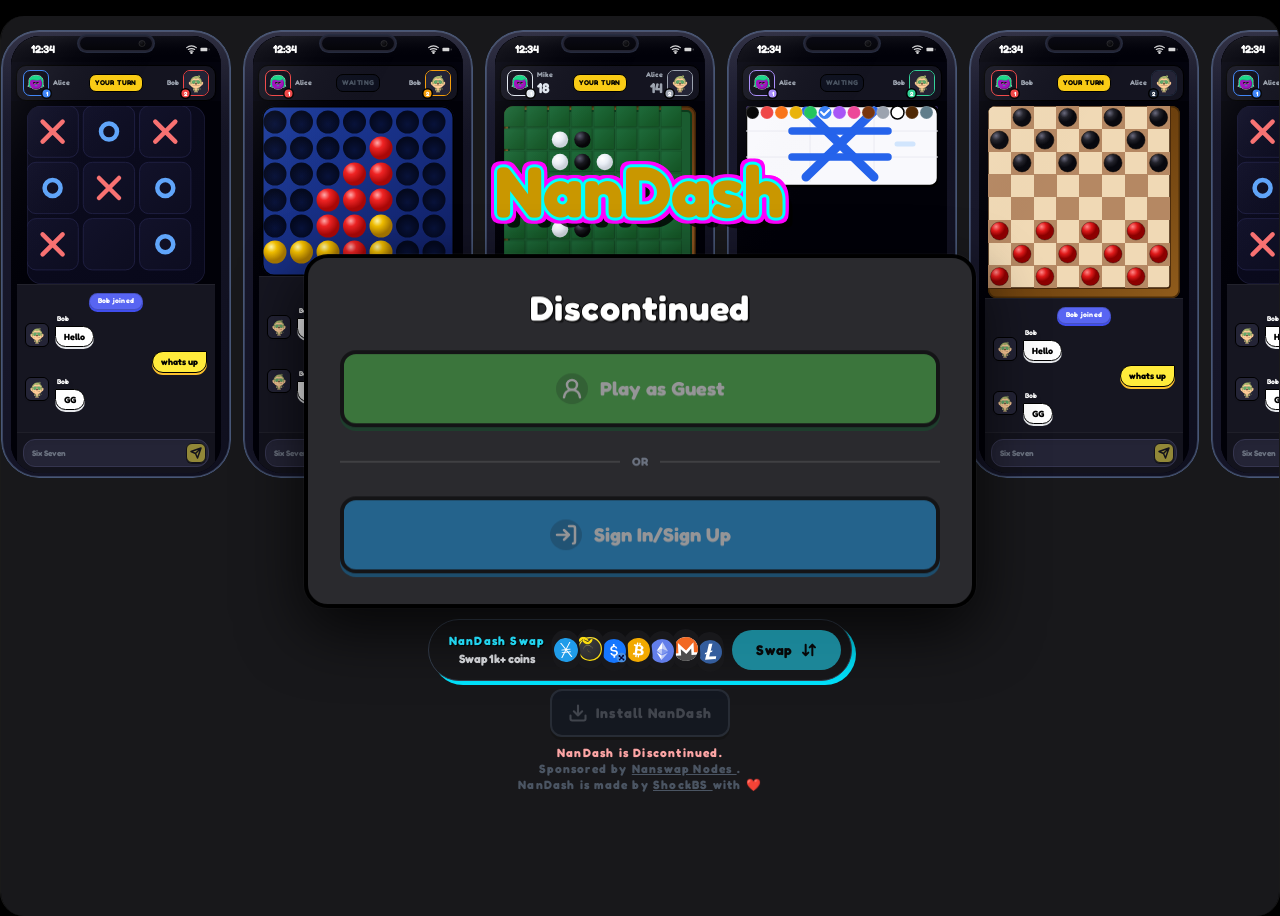
==== index.html @ 9c9c9d9e "a" ====
<!DOCTYPE html><html lang=en><head><meta charset=UTF-8><meta content="width=device-width,initial-scale=1,maximum-scale=1,user-scalable=no" name=viewport><meta content=#FBDD11 name=theme-color><meta content="only dark" name=color-scheme><meta content=notranslate name=google><title>DISCONTINUED - NanDash</title><meta content="DISCONTINUED. NanDash is Discontinued." name=description><link href=https://nandash.com rel=canonical><link href=/favicon-16x16.png rel=icon sizes=16x16 type=image/png><link href=/favicon-32x32.png rel=icon sizes=32x32 type=image/png><link href=/favicon.ico rel=icon sizes=any><link href=/apple-touch-icon.png rel=apple-touch-icon sizes=180x180><link href=/android-chrome-192x192.png rel=android-chrome-192x192><link href=/android-chrome-512x512.png rel=android-chrome-512x512><meta content=NanDash.com property=og:site_name><meta content=/android-chrome-512x512.png property=og:image><meta content=summary name=twitter:card><meta content=/android-chrome-512x512.png name=twitter:image><link href=https://fonts.googleapis.com rel=preconnect><link href=https://fonts.gstatic.com rel=preconnect crossorigin><link href="https://fonts.googleapis.com/css2?family=Fredoka:wght@300;400;500;600;700&family=JetBrains+Mono:wght@400;700&display=swap" rel=stylesheet><link href=/a.css rel=stylesheet></head><body class="I qd Jb Ka Z od"><div class="I Ea Va ia Ge He Jb Je Ke Le U d notranslate ud" translate=no><main class="I Ha Ka d Ea Ld Ub Vb Wb Z ac via-game-surface"><div class="I Ha Ka c f h i k"><div class="Va ia d zc"><div class="Rd Ga"><div class="I Ga Ra ja yc"><div class="Va qa T d fa gb ph-item" style=contain:strict><svg viewBox="0 0 230 448" height=448 width=230 style=overflow:visible class="c e a s"><defs><linearGradient id=bodyGrad x1=0% x2=100% y1=0% y2=100%><stop offset=0% stop-color=#1a1a2e /><stop offset=100% stop-color=#0f0f1e /></linearGradient><linearGradient id=innerRimGrad x1=0% x2=0% y1=0% y2=100%><stop offset=0% stop-color=rgba(200,200,220,0.15) /><stop offset=30% stop-color=transparent /></linearGradient></defs><rect height=446 rx=37 width=228 fill=url(#bodyGrad) x=1 y=1 ry=37 stroke=rgba(100,120,160,0.45) stroke-width=2 /><rect height=447 rx=37.5 width=229 fill=none x=.5 y=.5 ry=37.5 stroke=rgba(80,100,140,0.6) /><rect height=446 rx=37 width=228 fill=url(#innerRimGrad) x=1 y=1 ry=37 /></svg><div class="Va S c ea fb g j n" style="background:linear-gradient(135deg,#0a0a14 0,#12121f 100%);box-shadow:inset 0 0 20px rgba(0,0,0,.6)"><div class="I Ea Va ia Bb V"><div class="I Ha Va R Ab La ic qa wc"><span class="Hc Sc Zc od">12:34</span><div class="I Ha Sa td"><svg viewBox="0 0 24 24" height=11 width=11 fill=none stroke=#fff stroke-linecap=round stroke-width=2.5><path d="M1.5 8S6 4 12 4s10.5 4 10.5 4M5 12s3-2 7-2 7 2 7 2M8.5 16s1.5-1 3.5-1 3.5 1 3.5 1"/><circle cx=12 cy=19 r=1.5 fill=#fff /></svg> <svg viewBox="0 0 24 24" height=11 width=11 fill=#fff><rect height=8 rx=2 width=15 x=1 y=8 /><path d="M20 11v2" stroke=rgba(255,255,255,.4) stroke-linecap=round stroke-width=2 /></svg></div></div><div class="ub qb Eb bc eb qa v zd"><div class="I Ha"><div class="I Ha oa ka Ta Ca"><div class="d qa"><div class="I Ha Ka Cb Ic R Va ga hb qb" style=border-color:#3b82f6><img alt=av class="ia V Xb" loading=eager src=/n.svg></div><svg viewBox="0 0 11 11" height=11 width=11 style=position:absolute;bottom:-3px;right:-3px;display:block><circle cx=5.5 cy=5.5 r=5.5 /><circle cx=5.5 cy=5.5 r=4 fill=#3b82f6 /><text fill=#fff font-family=inherit font-size=6 font-weight=900 text-anchor=middle x=5.5 y=5.5 dominant-baseline=central>1</text></svg></div><div class="I Ea Va ka Fa"><span class="Va Lc Sc _a ab fd" style=max-width:44px>Alice</span></div></div><div class="jc qa"><div class="ub qb Lc Rc Uc _c ab hb kc sc" style=background:#facc15;color:#000>YOUR TURN</div></div><div class="I Ha oa ka Ta Da"><div class="d qa"><div class="I Ha Ka Cb Ic R Va ga hb qb" style=border-color:#ef4444><img alt=av class="ia V Xb" loading=eager src=/b.svg></div><svg viewBox="0 0 11 11" height=11 width=11 style=position:absolute;bottom:-3px;left:-3px;display:block><circle cx=5.5 cy=5.5 r=5.5 /><circle cx=5.5 cy=5.5 r=4 fill=#ef4444 /><text fill=#fff font-family=inherit font-size=6 font-weight=900 text-anchor=middle x=5.5 y=5.5 dominant-baseline=central>2</text></svg></div><div class="I Ea Va ka Ga"><span class="Va Lc Sc _a ab fd" style=max-width:44px>Bob</span></div></div></div></div><div class="I Ha Va Ea Ia W cc oa zb"><svg viewBox="0 0 178 178" height=178 width=178 style=width:178px;border-radius:14px;flex-shrink:0 fill=none><defs><linearGradient id=ttt-a x1=0 x2=1 y1=0 y2=1><stop offset=0 stop-color=#0c0c1e /><stop offset=1 stop-color=#08081a /></linearGradient><linearGradient id=ttt-b x1=0 x2=1 y1=0 y2=1><stop offset=0 stop-color=#12122a /><stop offset=1 stop-color=#0d0d20 /></linearGradient></defs><rect height=178 rx=14 width=178 fill=url(#ttt-a) stroke-width=1.5 stroke=#1a1a36 /><rect height=51.3 rx=9 width=51.3 fill=url(#ttt-b) stroke=#1e1e40 /><path d="m15.6 15.6 20 20m0-20-20 20" stroke=#f87171 stroke-linecap=round stroke-width=4.5 /><rect height=51.3 rx=9 width=51.3 fill=url(#ttt-b) x=56.3 stroke=#1e1e40 /><circle cx=82 cy=25.6 r=8 stroke=#60a5fa stroke-width=4.5 /><rect height=51.3 rx=9 width=51.3 fill=url(#ttt-b) x=112.6 stroke=#1e1e40 /><path d="m128.3 15.6 20 20m0-20-20 20" stroke=#f87171 stroke-linecap=round stroke-width=4.5 /><rect height=51.3 rx=9 width=51.3 fill=url(#ttt-b) y=56.3 stroke=#1e1e40 /><circle cx=25.6 cy=82 r=8 stroke=#60a5fa stroke-width=4.5 /><rect height=51.3 rx=9 width=51.3 fill=url(#ttt-b) x=56.3 y=56.3 stroke=#1e1e40 /><path d="m72 72 20 20m0-20L72 92" stroke=#f87171 stroke-linecap=round stroke-width=4.5 /><rect height=51.3 rx=9 width=51.3 fill=url(#ttt-b) x=112.6 y=56.3 stroke=#1e1e40 /><circle cx=138.3 cy=82 r=8 stroke=#60a5fa stroke-width=4.5 /><rect height=51.3 rx=9 width=51.3 fill=url(#ttt-b) y=112.6 stroke=#1e1e40 /><path d="m15.6 128.3 20 20m0-20-20 20" stroke=#f87171 stroke-linecap=round stroke-width=4.5 /><rect height=51.3 rx=9 width=51.3 fill=url(#ttt-b) x=56.3 y=112.6 stroke=#1e1e40 /><rect height=51.3 rx=9 width=51.3 fill=url(#ttt-b) x=112.6 y=112.6 stroke=#1e1e40 /><circle cx=138.3 cy=138.3 r=8 stroke=#60a5fa stroke-width=4.5 /></svg><section class="I Ea Va ia Bc Fb Y be oa rb yb"><div class="I Ea oa W Ma Qd Xa Ya _b ne sm:ga_b"><div class="I ra Ka"><span class="Lc Rc Ac Hb cd ec ib lc nb od vb wd">Bob joined</span></div><div class="I ra ia Ia Na"><div class="I Ea Ja"><div class="Va Cb Gd O _d ca fe jb nb ra ub"><img alt="" class="ia V Xb" loading=lazy src=/b.svg></div></div><div class="I Ea ka Fa la"><span class="Rc od cd Id Kc x z ze">Bob</span><div class="d kb nb Be Mc Sc Yc bb dc gd mc pe ub Sb lb xd">Hello</div></div></div><div class="I ra ia Ja"><div class="d kb nb Be Mc Sc Yc bb dc gd mc pe ub Ib la mb yd">whats up</div></div><div class="I ra ia Ia Na"><div class="Va Cb Gd O _d ca fe jb nb ra ub"><img alt="" class="ia V Xb" loading=lazy src=/b.svg></div><div class="I Ea ka Fa la"><span class="Rc od cd Id Kc x z ze">Bob</span><div class="d kb nb Be Mc Sc Yc bb dc gd mc pe ub Sb lb xd">GG</div></div></div></div><div class="Zb Db me ra rb yb"><div class="I Ha nb Fd Gb P Yb ae d kb tb te uc"><span class="Lc Sc Ae Za ka ld oa">Six Seven</span> <span class="I Ha Ka ra A Ib N Zd ba ee gd jb nb rd ub vd"><svg viewBox="0 0 24 24" fill=none stroke=currentColor stroke-linecap=round stroke-width=3 class="L Xd _ ce" stroke-linejoin=round aria-hidden=true><path d="m22 2-7 20-4-9-9-4Zm0 0L11 13"/></svg></span></div></div></section></div></div></div><svg viewBox="0 0 230 448" height=448 width=230 class="c e a p"><defs><linearGradient id=glareGrad x1=0% x2=85% y1=0% y2=100%><stop offset=0% stop-color=rgba(255,255,255,0.08) /><stop offset=18% stop-color=rgba(255,255,255,0.02) /><stop offset=38% stop-color=transparent /></linearGradient><linearGradient id=screenInsetGrad x1=0% x2=0% y1=0% y2=100%><stop offset=0% stop-color=rgba(255,255,255,0.06) /><stop offset=5% stop-color=transparent /></linearGradient><linearGradient id=notchGrad x1=0% x2=0% y1=0% y2=100%><stop offset=0% stop-color=#0a0a14 /><stop offset=100% stop-color=#050509 /></linearGradient><radialGradient cx=38% cy=34% id=camGrad r=60%><stop offset=0% stop-color=#1a1a20 /><stop offset=100% stop-color=#050507 /></radialGradient><clipPath id=screenClip><rect height=437 rx=29 width=210 x=10 y=6 /></clipPath></defs><rect height=437 rx=29 width=210 fill=url(#glareGrad) x=10 y=6 clip-path=url(#screenClip) /><rect height=437 rx=29 width=210 fill=url(#screenInsetGrad) x=10 y=6 clip-path=url(#screenClip) /><rect height=19 rx=9.5 width=78 fill=rgba(40,45,65,0.95) x=76 y=4 /><rect height=16 rx=8 width=75 fill=#222230 x=77.5 y=5.5 /><rect height=13 rx=6.5 width=72 fill=url(#notchGrad) x=79 y=7 /><circle cx=141 cy=13.5 r=3 fill=url(#camGrad) /><circle cx=141 cy=13.5 r=3 fill=none stroke=rgba(255,255,255,0.12) /></svg></div><div class="Va qa T d fa gb ph-item" style=contain:strict><svg viewBox="0 0 230 448" height=448 width=230 style=overflow:visible class="c e a s"><defs><linearGradient id=bodyGrad x1=0% x2=100% y1=0% y2=100%><stop offset=0% stop-color=#1a1a2e /><stop offset=100% stop-color=#0f0f1e /></linearGradient><linearGradient id=innerRimGrad x1=0% x2=0% y1=0% y2=100%><stop offset=0% stop-color=rgba(200,200,220,0.15) /><stop offset=30% stop-color=transparent /></linearGradient></defs><rect height=446 rx=37 width=228 fill=url(#bodyGrad) x=1 y=1 ry=37 stroke=rgba(100,120,160,0.45) stroke-width=2 /><rect height=447 rx=37.5 width=229 fill=none x=.5 y=.5 ry=37.5 stroke=rgba(80,100,140,0.6) /><rect height=446 rx=37 width=228 fill=url(#innerRimGrad) x=1 y=1 ry=37 /></svg><div class="Va S c ea fb g j n" style="background:linear-gradient(135deg,#0a0a14 0,#12121f 100%);box-shadow:inset 0 0 20px rgba(0,0,0,.6)"><div class="I Ea Va ia Bb V"><div class="I Ha Va R Ab La ic qa wc"><span class="Hc Sc Zc od">12:34</span><div class="I Ha Sa td"><svg viewBox="0 0 24 24" height=11 width=11 fill=none stroke=#fff stroke-linecap=round stroke-width=2.5><path d="M1.5 8S6 4 12 4s10.5 4 10.5 4M5 12s3-2 7-2 7 2 7 2M8.5 16s1.5-1 3.5-1 3.5 1 3.5 1"/><circle cx=12 cy=19 r=1.5 fill=#fff /></svg> <svg viewBox="0 0 24 24" height=11 width=11 fill=#fff><rect height=8 rx=2 width=15 x=1 y=8 /><path d="M20 11v2" stroke=rgba(255,255,255,.4) stroke-linecap=round stroke-width=2 /></svg></div></div><div class="ub qb Eb bc eb qa v zd"><div class="I Ha"><div class="I Ha oa ka Ta Ca"><div class="d qa"><div class="I Ha Ka Cb Ic R Va ga hb qb" style=border-color:#ef4444><img alt=av class="ia V Xb" loading=eager src=/n.svg></div><svg viewBox="0 0 11 11" height=11 width=11 style=position:absolute;bottom:-3px;right:-3px;display:block><circle cx=5.5 cy=5.5 r=5.5 /><circle cx=5.5 cy=5.5 r=4 fill=#ef4444 /><text fill=#fff font-family=inherit font-size=6 font-weight=900 text-anchor=middle x=5.5 y=5.5 dominant-baseline=central>1</text></svg></div><div class="I Ea Va ka Fa"><span class="Va Lc Sc _a ab fd" style=max-width:44px>Alice</span></div></div><div class="jc qa"><div class="ub qb Lc Rc Uc _c ab hb kc sc" style=background:#0f1220;color:#4b5563>Waiting</div></div><div class="I Ha oa ka Ta Da"><div class="d qa"><div class="I Ha Ka Cb Ic R Va ga hb qb" style=border-color:#f59e0b><img alt=av class="ia V Xb" loading=eager src=/b.svg></div><svg viewBox="0 0 11 11" height=11 width=11 style=position:absolute;bottom:-3px;left:-3px;display:block><circle cx=5.5 cy=5.5 r=5.5 /><circle cx=5.5 cy=5.5 r=4 fill=#f59e0b /><text fill=#fff font-family=inherit font-size=6 font-weight=900 text-anchor=middle x=5.5 y=5.5 dominant-baseline=central>2</text></svg></div><div class="I Ea Va ka Ga"><span class="Va Lc Sc _a ab fd" style=max-width:44px>Bob</span></div></div></div></div><div class="I Ha Va Ea Ia W cc oa zb"><svg viewBox="0 0 192 170" height=170 width=192 style=width:192px;border-radius:12px;flex-shrink:0 fill=none><defs><radialGradient cx=34% cy=28% id=c4-b r=60%><stop offset=0 stop-color=#faa /><stop offset=.4 stop-color=#f02424 /><stop offset=1 stop-color=#a80808 /></radialGradient><radialGradient cx=34% cy=28% id=c4-c r=60%><stop offset=0 stop-color=#fff9b0 /><stop offset=.4 stop-color=#f4c000 /><stop offset=1 stop-color=#a87800 /></radialGradient><radialGradient cx=50% cy=60% id=c4-d r=50%><stop offset=0 stop-color=#08123a /><stop offset=1 stop-color=#04091e /></radialGradient><linearGradient id=c4-a x1=0 x2=1 y1=0 y2=1><stop offset=0 stop-color=#1d3d9e /><stop offset=.5 stop-color=#172e82 /><stop offset=1 stop-color=#101e60 /></linearGradient></defs><rect height=170 rx=12 width=192 fill=url(#c4-a) stroke-width=3 stroke=#000 /><circle cx=92.5 cy=146 r=11.5 fill=url(#c4-b) /><circle cx=92.5 cy=120 r=11.5 fill=url(#c4-b) /><circle cx=92.5 cy=94 r=11.5 fill=url(#c4-b) /><circle cx=92.5 cy=68 r=11.5 fill=url(#c4-b) /><circle cx=119 cy=146 r=11.5 fill=url(#c4-c) /><circle cx=119 cy=120 r=11.5 fill=url(#c4-c) /><circle cx=119 cy=94 r=11.5 fill=url(#c4-b) /><circle cx=119 cy=68 r=11.5 fill=url(#c4-b) /><circle cx=119 cy=42 r=11.5 fill=url(#c4-b) /><circle cx=66 cy=146 r=11.5 fill=url(#c4-c) /><circle cx=66 cy=120 r=11.5 fill=url(#c4-b) /><circle cx=66 cy=94 r=11.5 fill=url(#c4-b) /><circle cx=39.5 cy=146 r=11.5 fill=url(#c4-c) /><circle cx=13 cy=146 r=11.5 fill=url(#c4-c) /><g fill=url(#c4-d)><circle cx=13 cy=120 r=11.5 /><circle cx=13 cy=94 r=11.5 /><circle cx=13 cy=68 r=11.5 /><circle cx=13 cy=42 r=11.5 /><circle cx=13 cy=16 r=11.5 /><circle cx=39.5 cy=120 r=11.5 /><circle cx=39.5 cy=94 r=11.5 /><circle cx=39.5 cy=68 r=11.5 /><circle cx=39.5 cy=42 r=11.5 /><circle cx=39.5 cy=16 r=11.5 /><circle cx=66 cy=68 r=11.5 /><circle cx=66 cy=42 r=11.5 /><circle cx=66 cy=16 r=11.5 /><circle cx=92.5 cy=42 r=11.5 /><circle cx=92.5 cy=16 r=11.5 /><circle cx=119 cy=16 r=11.5 /><circle cx=145.5 cy=146 r=11.5 /><circle cx=145.5 cy=120 r=11.5 /><circle cx=145.5 cy=94 r=11.5 /><circle cx=145.5 cy=68 r=11.5 /><circle cx=145.5 cy=42 r=11.5 /><circle cx=145.5 cy=16 r=11.5 /><circle cx=172 cy=146 r=11.5 /><circle cx=172 cy=120 r=11.5 /><circle cx=172 cy=94 r=11.5 /><circle cx=172 cy=68 r=11.5 /><circle cx=172 cy=42 r=11.5 /><circle cx=172 cy=16 r=11.5 /></g></svg><section class="I Ea Va ia Bc Fb Y be oa rb yb"><div class="I Ea oa W Ma Qd Xa Ya _b ne sm:ga_b"><div class="I ra Ka"><span class="Lc Rc Ac Hb cd ec ib lc nb od vb wd">Bob joined</span></div><div class="I ra ia Ia Na"><div class="I Ea Ja"><div class="Va Cb Gd O _d ca fe jb nb ra ub"><img alt="" class="ia V Xb" loading=lazy src=/b.svg></div></div><div class="I Ea ka Fa la"><span class="Rc od cd Id Kc x z ze">Bob</span><div class="d kb nb Be Mc Sc Yc bb dc gd mc pe ub Sb lb xd">Hello</div></div></div><div class="I ra ia Ja"><div class="d kb nb Be Mc Sc Yc bb dc gd mc pe ub Ib la mb yd">whats up</div></div><div class="I ra ia Ia Na"><div class="Va Cb Gd O _d ca fe jb nb ra ub"><img alt="" class="ia V Xb" loading=lazy src=/b.svg></div><div class="I Ea ka Fa la"><span class="Rc od cd Id Kc x z ze">Bob</span><div class="d kb nb Be Mc Sc Yc bb dc gd mc pe ub Sb lb xd">GG</div></div></div></div><div class="Zb Db me ra rb yb"><div class="I Ha nb Fd Gb P Yb ae d kb tb te uc"><span class="Lc Sc Ae Za ka ld oa">Six Seven</span> <span class="I Ha Ka ra A Ib N Zd ba ee gd jb nb rd ub vd"><svg viewBox="0 0 24 24" fill=none stroke=currentColor stroke-linecap=round stroke-width=3 class="L Xd _ ce" stroke-linejoin=round aria-hidden=true><path d="m22 2-7 20-4-9-9-4Zm0 0L11 13"/></svg></span></div></div></section></div></div></div><svg viewBox="0 0 230 448" height=448 width=230 class="c e a p"><defs><linearGradient id=glareGrad x1=0% x2=85% y1=0% y2=100%><stop offset=0% stop-color=rgba(255,255,255,0.08) /><stop offset=18% stop-color=rgba(255,255,255,0.02) /><stop offset=38% stop-color=transparent /></linearGradient><linearGradient id=screenInsetGrad x1=0% x2=0% y1=0% y2=100%><stop offset=0% stop-color=rgba(255,255,255,0.06) /><stop offset=5% stop-color=transparent /></linearGradient><linearGradient id=notchGrad x1=0% x2=0% y1=0% y2=100%><stop offset=0% stop-color=#0a0a14 /><stop offset=100% stop-color=#050509 /></linearGradient><radialGradient cx=38% cy=34% id=camGrad r=60%><stop offset=0% stop-color=#1a1a20 /><stop offset=100% stop-color=#050507 /></radialGradient><clipPath id=screenClip><rect height=437 rx=29 width=210 x=10 y=6 /></clipPath></defs><rect height=437 rx=29 width=210 fill=url(#glareGrad) x=10 y=6 clip-path=url(#screenClip) /><rect height=437 rx=29 width=210 fill=url(#screenInsetGrad) x=10 y=6 clip-path=url(#screenClip) /><rect height=19 rx=9.5 width=78 fill=rgba(40,45,65,0.95) x=76 y=4 /><rect height=16 rx=8 width=75 fill=#222230 x=77.5 y=5.5 /><rect height=13 rx=6.5 width=72 fill=url(#notchGrad) x=79 y=7 /><circle cx=141 cy=13.5 r=3 fill=url(#camGrad) /><circle cx=141 cy=13.5 r=3 fill=none stroke=rgba(255,255,255,0.12) /></svg></div><div class="Va qa T d fa gb ph-item" style=contain:strict><svg viewBox="0 0 230 448" height=448 width=230 style=overflow:visible class="c e a s"><defs><linearGradient id=bodyGrad x1=0% x2=100% y1=0% y2=100%><stop offset=0% stop-color=#1a1a2e /><stop offset=100% stop-color=#0f0f1e /></linearGradient><linearGradient id=innerRimGrad x1=0% x2=0% y1=0% y2=100%><stop offset=0% stop-color=rgba(200,200,220,0.15) /><stop offset=30% stop-color=transparent /></linearGradient></defs><rect height=446 rx=37 width=228 fill=url(#bodyGrad) x=1 y=1 ry=37 stroke=rgba(100,120,160,0.45) stroke-width=2 /><rect height=447 rx=37.5 width=229 fill=none x=.5 y=.5 ry=37.5 stroke=rgba(80,100,140,0.6) /><rect height=446 rx=37 width=228 fill=url(#innerRimGrad) x=1 y=1 ry=37 /></svg><div class="Va S c ea fb g j n" style="background:linear-gradient(135deg,#0a0a14 0,#12121f 100%);box-shadow:inset 0 0 20px rgba(0,0,0,.6)"><div class="I Ea Va ia Bb V"><div class="I Ha Va R Ab La ic qa wc"><span class="Hc Sc Zc od">12:34</span><div class="I Ha Sa td"><svg viewBox="0 0 24 24" height=11 width=11 fill=none stroke=#fff stroke-linecap=round stroke-width=2.5><path d="M1.5 8S6 4 12 4s10.5 4 10.5 4M5 12s3-2 7-2 7 2 7 2M8.5 16s1.5-1 3.5-1 3.5 1 3.5 1"/><circle cx=12 cy=19 r=1.5 fill=#fff /></svg> <svg viewBox="0 0 24 24" height=11 width=11 fill=#fff><rect height=8 rx=2 width=15 x=1 y=8 /><path d="M20 11v2" stroke=rgba(255,255,255,.4) stroke-linecap=round stroke-width=2 /></svg></div></div><div class="ub qb Eb bc eb qa v zd"><div class="I Ha"><div class="I Ha oa ka Ta Ca"><div class="d qa"><div class="I Ha Ka Cb Ic R Va ga hb qb" style=border-color:#e2e8f0><img alt=av class="ia V Xb" loading=eager src=/n.svg></div><svg viewBox="0 0 11 11" height=11 width=11 style=position:absolute;bottom:-3px;right:-3px;display:block><circle cx=5.5 cy=5.5 r=5.5 /><circle cx=5.5 cy=5.5 r=4 fill=#e2e8f0 /><text fill=#fff font-family=inherit font-size=6 font-weight=900 text-anchor=middle x=5.5 y=5.5 dominant-baseline=central>1</text></svg></div><div class="I Ea Va ka Fa"><span class="Va Lc Sc _a ab fd" style=max-width:44px>Mike </span><span class="Rc Jc Vc" style=color:#e2e8f0>18</span></div></div><div class="jc qa"><div class="ub qb Lc Rc Uc _c ab hb kc sc" style=background:#facc15;color:#000>YOUR TURN</div></div><div class="I Ha oa ka Ta Da"><div class="d qa"><div class="I Ha Ka Cb Ic R Va ga hb qb" style=border-color:#9ca3af><img alt=av class="ia V Xb" loading=eager src=/b.svg></div><svg viewBox="0 0 11 11" height=11 width=11 style=position:absolute;bottom:-3px;left:-3px;display:block><circle cx=5.5 cy=5.5 r=5.5 /><circle cx=5.5 cy=5.5 r=4 fill=#9ca3af /><text fill=#fff font-family=inherit font-size=6 font-weight=900 text-anchor=middle x=5.5 y=5.5 dominant-baseline=central>2</text></svg></div><div class="I Ea Va ka Ga"><span class="Va Lc Sc _a ab fd" style=max-width:44px>Alice </span><span class="Rc Jc Vc" style=color:#9ca3af>14</span></div></div></div></div><div class="I Ha Va Ea Ia W cc oa zb"><svg viewBox="0 0 192 192" height=192 width=192 style=width:192px;border-radius:9px;flex-shrink:0 fill=none><defs><radialGradient cx=34% cy=28% id=rev-d r=60%><stop offset=0% stop-color=#fff /><stop offset=58% stop-color=#eaeff6 /><stop offset=100% stop-color=#ccd2da /></radialGradient><radialGradient cx=34% cy=28% id=rev-e r=60%><stop offset=0% stop-color=#5a5a70 /><stop offset=56% stop-color=#18181e /><stop offset=100% stop-color=#060608 /></radialGradient><linearGradient id=rev-a x1=14% x2=85% y1=14% y2=85%><stop offset=0% stop-color=#8c5420 /><stop offset=50% stop-color=#5e3510 /><stop offset=100% stop-color=#8c5420 /></linearGradient><linearGradient id=rev-b x1=14% x2=85% y1=14% y2=85%><stop offset=0% stop-color=#1d6838 /><stop offset=100% stop-color=#155626 /></linearGradient></defs><rect height=192 rx=9 width=192 fill=url(#rev-a) stroke-width=3 stroke=#3e2206 /><rect height=182 rx=4 width=182 fill=#1a5c30 x=5 y=5 stroke=#0c3a1c stroke-width=2 /><pattern height=22.4 id=rev-c patternUnits=userSpaceOnUse width=22.4 x=0 y=0><rect height=20.9 rx=1 width=20.9 fill=url(#rev-b) stroke=rgba(0,0,0,0.2) /></pattern><path d="M0 0h178v178H0z" fill=url(#rev-c) /><circle cx=56 cy=33.6 r=8.2 fill=url(#rev-d) /><circle cx=78.4 cy=33.6 r=8.2 fill=url(#rev-e) /><circle cx=56 cy=56 r=8.2 fill=url(#rev-d) /><circle cx=78.4 cy=56 r=8.2 fill=url(#rev-e) /><circle cx=100.8 cy=56 r=8.2 fill=url(#rev-d) /><circle cx=78.4 cy=78.4 r=8.2 fill=url(#rev-d) /><circle cx=100.8 cy=78.4 r=8.2 fill=url(#rev-d) /><circle cx=123.2 cy=78.4 r=8.2 fill=url(#rev-e) /><circle cx=56 cy=100.8 r=8.2 fill=url(#rev-e) /><circle cx=78.4 cy=100.8 r=8.2 fill=url(#rev-e) /><circle cx=100.8 cy=100.8 r=8.2 fill=url(#rev-d) /><circle cx=123.2 cy=100.8 r=8.2 fill=url(#rev-d) /><circle cx=56 cy=123.2 r=8.2 fill=url(#rev-d) /><circle cx=78.4 cy=123.2 r=8.2 fill=url(#rev-e) /></svg><section class="I Ea Va ia Bc Fb Y be oa rb yb"><div class="I Ea oa W Ma Qd Xa Ya _b ne sm:ga_b"><div class="I ra Ka"><span class="Lc Rc Ac Hb cd ec ib lc nb od vb wd">Bob joined</span></div><div class="I ra ia Ia Na"><div class="I Ea Ja"><div class="Va Cb Gd O _d ca fe jb nb ra ub"><img alt="" class="ia V Xb" loading=lazy src=/b.svg></div></div><div class="I Ea ka Fa la"><span class="Rc od cd Id Kc x z ze">Bob</span><div class="d kb nb Be Mc Sc Yc bb dc gd mc pe ub Sb lb xd">Hello</div></div></div><div class="I ra ia Ja"><div class="d kb nb Be Mc Sc Yc bb dc gd mc pe ub Ib la mb yd">whats up</div></div><div class="I ra ia Ia Na"><div class="Va Cb Gd O _d ca fe jb nb ra ub"><img alt="" class="ia V Xb" loading=lazy src=/b.svg></div><div class="I Ea ka Fa la"><span class="Rc od cd Id Kc x z ze">Bob</span><div class="d kb nb Be Mc Sc Yc bb dc gd mc pe ub Sb lb xd">GG</div></div></div></div><div class="Zb Db me ra rb yb"><div class="I Ha nb Fd Gb P Yb ae d kb tb te uc"><span class="Lc Sc Ae Za ka ld oa">Six Seven</span> <span class="I Ha Ka ra A Ib N Zd ba ee gd jb nb rd ub vd"><svg viewBox="0 0 24 24" fill=none stroke=currentColor stroke-linecap=round stroke-width=3 class="L Xd _ ce" stroke-linejoin=round aria-hidden=true><path d="m22 2-7 20-4-9-9-4Zm0 0L11 13"/></svg></span></div></div></section></div></div></div><svg viewBox="0 0 230 448" height=448 width=230 class="c e a p"><defs><linearGradient id=glareGrad x1=0% x2=85% y1=0% y2=100%><stop offset=0% stop-color=rgba(255,255,255,0.08) /><stop offset=18% stop-color=rgba(255,255,255,0.02) /><stop offset=38% stop-color=transparent /></linearGradient><linearGradient id=screenInsetGrad x1=0% x2=0% y1=0% y2=100%><stop offset=0% stop-color=rgba(255,255,255,0.06) /><stop offset=5% stop-color=transparent /></linearGradient><linearGradient id=notchGrad x1=0% x2=0% y1=0% y2=100%><stop offset=0% stop-color=#0a0a14 /><stop offset=100% stop-color=#050509 /></linearGradient><radialGradient cx=38% cy=34% id=camGrad r=60%><stop offset=0% stop-color=#1a1a20 /><stop offset=100% stop-color=#050507 /></radialGradient><clipPath id=screenClip><rect height=437 rx=29 width=210 x=10 y=6 /></clipPath></defs><rect height=437 rx=29 width=210 fill=url(#glareGrad) x=10 y=6 clip-path=url(#screenClip) /><rect height=437 rx=29 width=210 fill=url(#screenInsetGrad) x=10 y=6 clip-path=url(#screenClip) /><rect height=19 rx=9.5 width=78 fill=rgba(40,45,65,0.95) x=76 y=4 /><rect height=16 rx=8 width=75 fill=#222230 x=77.5 y=5.5 /><rect height=13 rx=6.5 width=72 fill=url(#notchGrad) x=79 y=7 /><circle cx=141 cy=13.5 r=3 fill=url(#camGrad) /><circle cx=141 cy=13.5 r=3 fill=none stroke=rgba(255,255,255,0.12) /></svg></div><div class="Va qa T d fa gb ph-item" style=contain:strict><svg viewBox="0 0 230 448" height=448 width=230 style=overflow:visible class="c e a s"><defs><linearGradient id=bodyGrad x1=0% x2=100% y1=0% y2=100%><stop offset=0% stop-color=#1a1a2e /><stop offset=100% stop-color=#0f0f1e /></linearGradient><linearGradient id=innerRimGrad x1=0% x2=0% y1=0% y2=100%><stop offset=0% stop-color=rgba(200,200,220,0.15) /><stop offset=30% stop-color=transparent /></linearGradient></defs><rect height=446 rx=37 width=228 fill=url(#bodyGrad) x=1 y=1 ry=37 stroke=rgba(100,120,160,0.45) stroke-width=2 /><rect height=447 rx=37.5 width=229 fill=none x=.5 y=.5 ry=37.5 stroke=rgba(80,100,140,0.6) /><rect height=446 rx=37 width=228 fill=url(#innerRimGrad) x=1 y=1 ry=37 /></svg><div class="Va S c ea fb g j n" style="background:linear-gradient(135deg,#0a0a14 0,#12121f 100%);box-shadow:inset 0 0 20px rgba(0,0,0,.6)"><div class="I Ea Va ia Bb V"><div class="I Ha Va R Ab La ic qa wc"><span class="Hc Sc Zc od">12:34</span><div class="I Ha Sa td"><svg viewBox="0 0 24 24" height=11 width=11 fill=none stroke=#fff stroke-linecap=round stroke-width=2.5><path d="M1.5 8S6 4 12 4s10.5 4 10.5 4M5 12s3-2 7-2 7 2 7 2M8.5 16s1.5-1 3.5-1 3.5 1 3.5 1"/><circle cx=12 cy=19 r=1.5 fill=#fff /></svg> <svg viewBox="0 0 24 24" height=11 width=11 fill=#fff><rect height=8 rx=2 width=15 x=1 y=8 /><path d="M20 11v2" stroke=rgba(255,255,255,.4) stroke-linecap=round stroke-width=2 /></svg></div></div><div class="ub qb Eb bc eb qa v zd"><div class="I Ha"><div class="I Ha oa ka Ta Ca"><div class="d qa"><div class="I Ha Ka Cb Ic R Va ga hb qb" style=border-color:#a78bfa><img alt=av class="ia V Xb" loading=eager src=/n.svg></div><svg viewBox="0 0 11 11" height=11 width=11 style=position:absolute;bottom:-3px;right:-3px;display:block><circle cx=5.5 cy=5.5 r=5.5 /><circle cx=5.5 cy=5.5 r=4 fill=#a78bfa /><text fill=#fff font-family=inherit font-size=6 font-weight=900 text-anchor=middle x=5.5 y=5.5 dominant-baseline=central>1</text></svg></div><div class="I Ea Va ka Fa"><span class="Va Lc Sc _a ab fd" style=max-width:44px>Alice</span></div></div><div class="jc qa"><div class="ub qb Lc Rc Uc _c ab hb kc sc" style=background:#0f1220;color:#4b5563>Waiting</div></div><div class="I Ha oa ka Ta Da"><div class="d qa"><div class="I Ha Ka Cb Ic R Va ga hb qb" style=border-color:#34d399><img alt=av class="ia V Xb" loading=eager src=/b.svg></div><svg viewBox="0 0 11 11" height=11 width=11 style=position:absolute;bottom:-3px;left:-3px;display:block><circle cx=5.5 cy=5.5 r=5.5 /><circle cx=5.5 cy=5.5 r=4 fill=#34d399 /><text fill=#fff font-family=inherit font-size=6 font-weight=900 text-anchor=middle x=5.5 y=5.5 dominant-baseline=central>2</text></svg></div><div class="I Ea Va ka Ga"><span class="Va Lc Sc _a ab fd" style=max-width:44px>Bob</span></div></div></div></div><div class="I Ha Va Ea Ia W cc oa zb"><svg viewBox="0 0 192 192" height=192 width=192 style=width:192px;flex-shrink:0 fill=none><rect height=20 rx=4 width=192 fill=#1a1632 stroke-width=1.5 stroke=#2e2254 /><text fill=#c4b5fd font-family=sans-serif font-size=8 font-weight=bold text-anchor=middle x=96 y=13>✏️ Bob is drawing</text><text fill=#f1f5f9 font-family=sans-serif font-size=9.5 font-weight=900 text-anchor=middle x=70 y=10>N</text><rect height=1.5 rx=1 width=10 fill=#94a3b8 x=65 y=12 /><text fill=#f1f5f9 font-family=sans-serif font-size=9.5 font-weight=900 text-anchor=middle x=85 y=10>A</text><rect height=1.5 rx=1 width=10 fill=#94a3b8 x=80 y=12 /><text fill=#f1f5f9 font-family=sans-serif font-size=9.5 font-weight=900 text-anchor=middle x=100 y=10>N</text><rect height=1.5 rx=1 width=10 fill=#94a3b8 x=95 y=12 /><text fill=#f1f5f9 font-family=sans-serif font-size=9.5 font-weight=900 text-anchor=middle x=115 y=10>O</text><rect height=1.5 rx=1 width=10 fill=#94a3b8 x=110 y=12 /><rect height=80 rx=8 width=192 fill=#f9f9fd stroke-width=2.5 stroke=#000 /><path d="M0 25h192M0 51h192M64 0v76m64-76v76" stroke=#eaeaf2 /><path d="m60 5 68 66m0-66L60 71" stroke=#2563eb stroke-linecap=round stroke-width=9 /><path d="M46 25h96M46 51h96" stroke=#2563eb stroke-linecap=round stroke-width=7.5 /><path d="M151 38h16" stroke=#93c5fd stroke-linecap=round stroke-width=5 opacity=.4 /><circle cx=6.5 cy=6.5 r=6.5 fill=#000 stroke=rgba(255,255,255,.12) stroke-width=1.5 /><circle cx=21 cy=6.5 r=6.5 fill=#ef4444 stroke=rgba(255,255,255,.12) stroke-width=1.5 /><circle cx=35.5 cy=6.5 r=6.5 fill=#f97316 stroke=rgba(255,255,255,.12) stroke-width=1.5 /><circle cx=50 cy=6.5 r=6.5 fill=#eab308 stroke=rgba(255,255,255,.12) stroke-width=1.5 /><circle cx=64.5 cy=6.5 r=6.5 fill=#22c55e stroke=rgba(255,255,255,.12) stroke-width=1.5 /><circle cx=79 cy=6.5 r=6.5 fill=#3b82f6 /><path d="m75 6 3 3 5-5" stroke=#fff stroke-linecap=round stroke-width=2 stroke-linejoin=round /><circle cx=93.5 cy=6.5 r=6.5 fill=#a855f7 stroke=rgba(255,255,255,.12) stroke-width=1.5 /><circle cx=108 cy=6.5 r=6.5 fill=#ec4899 stroke=rgba(255,255,255,.12) stroke-width=1.5 /><circle cx=122.5 cy=6.5 r=6.5 fill=#78350f stroke=rgba(255,255,255,.12) stroke-width=1.5 /><circle cx=137 cy=6.5 r=6.5 fill=#9ca3af stroke=rgba(255,255,255,.12) stroke-width=1.5 /><circle cx=151.5 cy=6.5 r=6.5 fill=#fff stroke=#000 stroke-width=1.5 /><circle cx=166 cy=6.5 r=6.5 fill=#502804 stroke=rgba(255,255,255,.12) stroke-width=1.5 /><circle cx=180.5 cy=6.5 r=6.5 fill=#607d8b stroke=rgba(255,255,255,.12) stroke-width=1.5 /></svg><section class="I Ea Va ia Bc Fb Y be oa rb yb"><div class="I Ea oa W Ma Qd Xa Ya _b ne sm:ga_b"><div class="I ra Ka"><span class="Lc Rc Ac Hb cd ec ib lc nb od vb wd">Bob joined</span></div><div class="I ra ia Ia Na"><div class="I Ea Ja"><div class="Va Cb Gd O _d ca fe jb nb ra ub"><img alt="" class="ia V Xb" loading=lazy src=/b.svg></div></div><div class="I Ea ka Fa la"><span class="Rc od cd Id Kc x z ze">Bob</span><div class="d kb nb Be Mc Sc Yc bb dc gd mc pe ub Sb lb xd">Hello</div></div></div><div class="I ra ia Ja"><div class="d kb nb Be Mc Sc Yc bb dc gd mc pe ub Ib la mb yd">whats up</div></div><div class="I ra ia Ia Na"><div class="Va Cb Gd O _d ca fe jb nb ra ub"><img alt="" class="ia V Xb" loading=lazy src=/b.svg></div><div class="I Ea ka Fa la"><span class="Rc od cd Id Kc x z ze">Bob</span><div class="d kb nb Be Mc Sc Yc bb dc gd mc pe ub Sb lb xd">GG</div></div></div></div><div class="Zb Db me ra rb yb"><div class="I Ha nb Fd Gb P Yb ae d kb tb te uc"><span class="Lc Sc Ae Za ka ld oa">Six Seven</span> <span class="I Ha Ka ra A Ib N Zd ba ee gd jb nb rd ub vd"><svg viewBox="0 0 24 24" fill=none stroke=currentColor stroke-linecap=round stroke-width=3 class="L Xd _ ce" stroke-linejoin=round aria-hidden=true><path d="m22 2-7 20-4-9-9-4Zm0 0L11 13"/></svg></span></div></div></section></div></div></div><svg viewBox="0 0 230 448" height=448 width=230 class="c e a p"><defs><linearGradient id=glareGrad x1=0% x2=85% y1=0% y2=100%><stop offset=0% stop-color=rgba(255,255,255,0.08) /><stop offset=18% stop-color=rgba(255,255,255,0.02) /><stop offset=38% stop-color=transparent /></linearGradient><linearGradient id=screenInsetGrad x1=0% x2=0% y1=0% y2=100%><stop offset=0% stop-color=rgba(255,255,255,0.06) /><stop offset=5% stop-color=transparent /></linearGradient><linearGradient id=notchGrad x1=0% x2=0% y1=0% y2=100%><stop offset=0% stop-color=#0a0a14 /><stop offset=100% stop-color=#050509 /></linearGradient><radialGradient cx=38% cy=34% id=camGrad r=60%><stop offset=0% stop-color=#1a1a20 /><stop offset=100% stop-color=#050507 /></radialGradient><clipPath id=screenClip><rect height=437 rx=29 width=210 x=10 y=6 /></clipPath></defs><rect height=437 rx=29 width=210 fill=url(#glareGrad) x=10 y=6 clip-path=url(#screenClip) /><rect height=437 rx=29 width=210 fill=url(#screenInsetGrad) x=10 y=6 clip-path=url(#screenClip) /><rect height=19 rx=9.5 width=78 fill=rgba(40,45,65,0.95) x=76 y=4 /><rect height=16 rx=8 width=75 fill=#222230 x=77.5 y=5.5 /><rect height=13 rx=6.5 width=72 fill=url(#notchGrad) x=79 y=7 /><circle cx=141 cy=13.5 r=3 fill=url(#camGrad) /><circle cx=141 cy=13.5 r=3 fill=none stroke=rgba(255,255,255,0.12) /></svg></div><div class="Va qa T d fa gb ph-item" style=contain:strict><svg viewBox="0 0 230 448" height=448 width=230 style=overflow:visible class="c e a s"><defs><linearGradient id=bodyGrad x1=0% x2=100% y1=0% y2=100%><stop offset=0% stop-color=#1a1a2e /><stop offset=100% stop-color=#0f0f1e /></linearGradient><linearGradient id=innerRimGrad x1=0% x2=0% y1=0% y2=100%><stop offset=0% stop-color=rgba(200,200,220,0.15) /><stop offset=30% stop-color=transparent /></linearGradient></defs><rect height=446 rx=37 width=228 fill=url(#bodyGrad) x=1 y=1 ry=37 stroke=rgba(100,120,160,0.45) stroke-width=2 /><rect height=447 rx=37.5 width=229 fill=none x=.5 y=.5 ry=37.5 stroke=rgba(80,100,140,0.6) /><rect height=446 rx=37 width=228 fill=url(#innerRimGrad) x=1 y=1 ry=37 /></svg><div class="Va S c ea fb g j n" style="background:linear-gradient(135deg,#0a0a14 0,#12121f 100%);box-shadow:inset 0 0 20px rgba(0,0,0,.6)"><div class="I Ea Va ia Bb V"><div class="I Ha Va R Ab La ic qa wc"><span class="Hc Sc Zc od">12:34</span><div class="I Ha Sa td"><svg viewBox="0 0 24 24" height=11 width=11 fill=none stroke=#fff stroke-linecap=round stroke-width=2.5><path d="M1.5 8S6 4 12 4s10.5 4 10.5 4M5 12s3-2 7-2 7 2 7 2M8.5 16s1.5-1 3.5-1 3.5 1 3.5 1"/><circle cx=12 cy=19 r=1.5 fill=#fff /></svg> <svg viewBox="0 0 24 24" height=11 width=11 fill=#fff><rect height=8 rx=2 width=15 x=1 y=8 /><path d="M20 11v2" stroke=rgba(255,255,255,.4) stroke-linecap=round stroke-width=2 /></svg></div></div><div class="ub qb Eb bc eb qa v zd"><div class="I Ha"><div class="I Ha oa ka Ta Ca"><div class="d qa"><div class="I Ha Ka Cb Ic R Va ga hb qb" style=border-color:#ef4444><img alt=av class="ia V Xb" loading=eager src=/n.svg></div><svg viewBox="0 0 11 11" height=11 width=11 style=position:absolute;bottom:-3px;right:-3px;display:block><circle cx=5.5 cy=5.5 r=5.5 /><circle cx=5.5 cy=5.5 r=4 fill=#ef4444 /><text fill=#fff font-family=inherit font-size=6 font-weight=900 text-anchor=middle x=5.5 y=5.5 dominant-baseline=central>1</text></svg></div><div class="I Ea Va ka Fa"><span class="Va Lc Sc _a ab fd" style=max-width:44px>Bob</span></div></div><div class="jc qa"><div class="ub qb Lc Rc Uc _c ab hb kc sc" style=background:#facc15;color:#000>YOUR TURN</div></div><div class="I Ha oa ka Ta Da"><div class="d qa"><div class="I Ha Ka Cb Ic R Va ga hb qb" style=border-color:#1e293b><img alt=av class="ia V Xb" loading=eager src=/b.svg></div><svg viewBox="0 0 11 11" height=11 width=11 style=position:absolute;bottom:-3px;left:-3px;display:block><circle cx=5.5 cy=5.5 r=5.5 /><circle cx=5.5 cy=5.5 r=4 fill=#1e293b /><text fill=#fff font-family=inherit font-size=6 font-weight=900 text-anchor=middle x=5.5 y=5.5 dominant-baseline=central>2</text></svg></div><div class="I Ea Va ka Ga"><span class="Va Lc Sc _a ab fd" style=max-width:44px>Alice</span></div></div></div></div><div class="I Ha Va Ea Ia W cc oa zb"><svg viewBox="0 0 192 192" height=192 width=192 style=width:192px;border-radius:8px;flex-shrink:0 fill=none><defs><radialGradient cx=32% cy=26% id=chk-b r=50%><stop offset=0 stop-color=#6a6a7e /><stop offset=.5 stop-color=#22222a /><stop offset=1 stop-color=#08080e /></radialGradient><radialGradient cx=32% cy=26% id=chk-c r=50%><stop offset=0 stop-color=#f88 /><stop offset=.5 stop-color=#e01a1a /><stop offset=1 stop-color=#8c0000 /></radialGradient><linearGradient id=chk-a x1=0 x2=1 y1=0 y2=1><stop offset=0 stop-color=#905c1c /><stop offset=.5 stop-color=#6c400e /><stop offset=1 stop-color=#905c1c /></linearGradient></defs><rect height=192 rx=8 width=192 fill=url(#chk-a) stroke-width=3 stroke=#4a2c08 /><rect height=182 rx=3 width=182 fill=#f0d9b5 stroke-width=1.5 stroke=#3c2008 /><g fill=#b58863><path d="M23 0h23v23H23zm45 0h23v23H68zm46 0h23v23h-23zm45 0h23v23h-23zM0 23h23v23H0zm46 0h23v23H46zm45 0h23v23H91zm46 0h23v23h-23zM23 46h23v23H23zm45 0h23v23H68zm46 0h23v23h-23zm45 0h23v23h-23zM0 68h23v23H0z"/><path d="M46 68h23v23H46zm45 0h23v23H91zm46 0h23v23h-23zM23 91h23v23H23zm45 0h23v23H68zm46 0h23v23h-23zm45 0h23v23h-23zM0 114h23v23H0zm46 0h23v23H46zm45 0h23v23H91zm46 0h23v23h-23zM23 137h23v23H23zm45 0h23v23H68zm46 0h23v23h-23zm45 0h23v23h-23zM0 159h23v23H0z"/><path d="M46 159h23v23H46zm45 0h23v23H91zm46 0h23v23h-23z"/></g><g fill=url(#chk-b) stroke=rgba(0,0,0,.5)><circle cx=34 cy=11.4 r=9 /><circle cx=79.6 cy=11.4 r=9 /><circle cx=125 cy=11.4 r=9 /><circle cx=170.6 cy=11.4 r=9 /><circle cx=11.4 cy=34.1 r=9 /><circle cx=56.9 cy=34.1 r=9 /><circle cx=102.4 cy=34.1 r=9 /><circle cx=148 cy=34.1 r=9 /><circle cx=34 cy=56.9 r=9 /><circle cx=79.6 cy=56.9 r=9 /><circle cx=125 cy=56.9 r=9 /><circle cx=170.6 cy=56.9 r=9 /></g><g fill=url(#chk-c) stroke=rgba(0,0,0,.3)><circle cx=11.4 cy=125 r=9 /><circle cx=56.9 cy=125 r=9 /><circle cx=102.4 cy=125 r=9 /><circle cx=148 cy=125 r=9 /><circle cx=34 cy=148 r=9 /><circle cx=79.6 cy=148 r=9 /><circle cx=125 cy=148 r=9 /><circle cx=170.6 cy=148 r=9 /><circle cx=11.4 cy=170.6 r=9 /><circle cx=56.9 cy=170.6 r=9 /><circle cx=102.4 cy=170.6 r=9 /><circle cx=148 cy=170.6 r=9 /></g></svg><section class="I Ea Va ia Bc Fb Y be oa rb yb"><div class="I Ea oa W Ma Qd Xa Ya _b ne sm:ga_b"><div class="I ra Ka"><span class="Lc Rc Ac Hb cd ec ib lc nb od vb wd">Bob joined</span></div><div class="I ra ia Ia Na"><div class="I Ea Ja"><div class="Va Cb Gd O _d ca fe jb nb ra ub"><img alt="" class="ia V Xb" loading=lazy src=/b.svg></div></div><div class="I Ea ka Fa la"><span class="Rc od cd Id Kc x z ze">Bob</span><div class="d kb nb Be Mc Sc Yc bb dc gd mc pe ub Sb lb xd">Hello</div></div></div><div class="I ra ia Ja"><div class="d kb nb Be Mc Sc Yc bb dc gd mc pe ub Ib la mb yd">whats up</div></div><div class="I ra ia Ia Na"><div class="Va Cb Gd O _d ca fe jb nb ra ub"><img alt="" class="ia V Xb" loading=lazy src=/b.svg></div><div class="I Ea ka Fa la"><span class="Rc od cd Id Kc x z ze">Bob</span><div class="d kb nb Be Mc Sc Yc bb dc gd mc pe ub Sb lb xd">GG</div></div></div></div><div class="Zb Db me ra rb yb"><div class="I Ha nb Fd Gb P Yb ae d kb tb te uc"><span class="Lc Sc Ae Za ka ld oa">Six Seven</span> <span class="I Ha Ka ra A Ib N Zd ba ee gd jb nb rd ub vd"><svg viewBox="0 0 24 24" fill=none stroke=currentColor stroke-linecap=round stroke-width=3 class="L Xd _ ce" stroke-linejoin=round aria-hidden=true><path d="m22 2-7 20-4-9-9-4Zm0 0L11 13"/></svg></span></div></div></section></div></div></div><svg viewBox="0 0 230 448" height=448 width=230 class="c e a p"><defs><linearGradient id=glareGrad x1=0% x2=85% y1=0% y2=100%><stop offset=0% stop-color=rgba(255,255,255,0.08) /><stop offset=18% stop-color=rgba(255,255,255,0.02) /><stop offset=38% stop-color=transparent /></linearGradient><linearGradient id=screenInsetGrad x1=0% x2=0% y1=0% y2=100%><stop offset=0% stop-color=rgba(255,255,255,0.06) /><stop offset=5% stop-color=transparent /></linearGradient><linearGradient id=notchGrad x1=0% x2=0% y1=0% y2=100%><stop offset=0% stop-color=#0a0a14 /><stop offset=100% stop-color=#050509 /></linearGradient><radialGradient cx=38% cy=34% id=camGrad r=60%><stop offset=0% stop-color=#1a1a20 /><stop offset=100% stop-color=#050507 /></radialGradient><clipPath id=screenClip><rect height=437 rx=29 width=210 x=10 y=6 /></clipPath></defs><rect height=437 rx=29 width=210 fill=url(#glareGrad) x=10 y=6 clip-path=url(#screenClip) /><rect height=437 rx=29 width=210 fill=url(#screenInsetGrad) x=10 y=6 clip-path=url(#screenClip) /><rect height=19 rx=9.5 width=78 fill=rgba(40,45,65,0.95) x=76 y=4 /><rect height=16 rx=8 width=75 fill=#222230 x=77.5 y=5.5 /><rect height=13 rx=6.5 width=72 fill=url(#notchGrad) x=79 y=7 /><circle cx=141 cy=13.5 r=3 fill=url(#camGrad) /><circle cx=141 cy=13.5 r=3 fill=none stroke=rgba(255,255,255,0.12) /></svg></div></div><div class="I Ga Ra ja yc" aria-hidden=true><div class="Va qa T d fa gb ph-item" style=contain:strict><svg viewBox="0 0 230 448" height=448 width=230 style=overflow:visible class="c e a s"><defs><linearGradient id=bodyGrad x1=0% x2=100% y1=0% y2=100%><stop offset=0% stop-color=#1a1a2e /><stop offset=100% stop-color=#0f0f1e /></linearGradient><linearGradient id=innerRimGrad x1=0% x2=0% y1=0% y2=100%><stop offset=0% stop-color=rgba(200,200,220,0.15) /><stop offset=30% stop-color=transparent /></linearGradient></defs><rect height=446 rx=37 width=228 fill=url(#bodyGrad) x=1 y=1 ry=37 stroke=rgba(100,120,160,0.45) stroke-width=2 /><rect height=447 rx=37.5 width=229 fill=none x=.5 y=.5 ry=37.5 stroke=rgba(80,100,140,0.6) /><rect height=446 rx=37 width=228 fill=url(#innerRimGrad) x=1 y=1 ry=37 /></svg><div class="Va S c ea fb g j n" style="background:linear-gradient(135deg,#0a0a14 0,#12121f 100%);box-shadow:inset 0 0 20px rgba(0,0,0,.6)"><div class="I Ea Va ia Bb V"><div class="I Ha Va R Ab La ic qa wc"><span class="Hc Sc Zc od">12:34</span><div class="I Ha Sa td"><svg viewBox="0 0 24 24" height=11 width=11 fill=none stroke=#fff stroke-linecap=round stroke-width=2.5><path d="M1.5 8S6 4 12 4s10.5 4 10.5 4M5 12s3-2 7-2 7 2 7 2M8.5 16s1.5-1 3.5-1 3.5 1 3.5 1"/><circle cx=12 cy=19 r=1.5 fill=#fff /></svg> <svg viewBox="0 0 24 24" height=11 width=11 fill=#fff><rect height=8 rx=2 width=15 x=1 y=8 /><path d="M20 11v2" stroke=rgba(255,255,255,.4) stroke-linecap=round stroke-width=2 /></svg></div></div><div class="ub qb Eb bc eb qa v zd"><div class="I Ha"><div class="I Ha oa ka Ta Ca"><div class="d qa"><div class="I Ha Ka Cb Ic R Va ga hb qb" style=border-color:#3b82f6><img alt=av class="ia V Xb" loading=eager src=/n.svg></div><svg viewBox="0 0 11 11" height=11 width=11 style=position:absolute;bottom:-3px;right:-3px;display:block><circle cx=5.5 cy=5.5 r=5.5 /><circle cx=5.5 cy=5.5 r=4 fill=#3b82f6 /><text fill=#fff font-family=inherit font-size=6 font-weight=900 text-anchor=middle x=5.5 y=5.5 dominant-baseline=central>1</text></svg></div><div class="I Ea Va ka Fa"><span class="Va Lc Sc _a ab fd" style=max-width:44px>Alice</span></div></div><div class="jc qa"><div class="ub qb Lc Rc Uc _c ab hb kc sc" style=background:#facc15;color:#000>YOUR TURN</div></div><div class="I Ha oa ka Ta Da"><div class="d qa"><div class="I Ha Ka Cb Ic R Va ga hb qb" style=border-color:#ef4444><img alt=av class="ia V Xb" loading=eager src=/b.svg></div><svg viewBox="0 0 11 11" height=11 width=11 style=position:absolute;bottom:-3px;left:-3px;display:block><circle cx=5.5 cy=5.5 r=5.5 /><circle cx=5.5 cy=5.5 r=4 fill=#ef4444 /><text fill=#fff font-family=inherit font-size=6 font-weight=900 text-anchor=middle x=5.5 y=5.5 dominant-baseline=central>2</text></svg></div><div class="I Ea Va ka Ga"><span class="Va Lc Sc _a ab fd" style=max-width:44px>Bob</span></div></div></div></div><div class="I Ha Va Ea Ia W cc oa zb"><svg viewBox="0 0 178 178" height=178 width=178 style=width:178px;border-radius:14px;flex-shrink:0 fill=none><defs><linearGradient id=ttt-a x1=0 x2=1 y1=0 y2=1><stop offset=0 stop-color=#0c0c1e /><stop offset=1 stop-color=#08081a /></linearGradient><linearGradient id=ttt-b x1=0 x2=1 y1=0 y2=1><stop offset=0 stop-color=#12122a /><stop offset=1 stop-color=#0d0d20 /></linearGradient></defs><rect height=178 rx=14 width=178 fill=url(#ttt-a) stroke-width=1.5 stroke=#1a1a36 /><rect height=51.3 rx=9 width=51.3 fill=url(#ttt-b) stroke=#1e1e40 /><path d="m15.6 15.6 20 20m0-20-20 20" stroke=#f87171 stroke-linecap=round stroke-width=4.5 /><rect height=51.3 rx=9 width=51.3 fill=url(#ttt-b) x=56.3 stroke=#1e1e40 /><circle cx=82 cy=25.6 r=8 stroke=#60a5fa stroke-width=4.5 /><rect height=51.3 rx=9 width=51.3 fill=url(#ttt-b) x=112.6 stroke=#1e1e40 /><path d="m128.3 15.6 20 20m0-20-20 20" stroke=#f87171 stroke-linecap=round stroke-width=4.5 /><rect height=51.3 rx=9 width=51.3 fill=url(#ttt-b) y=56.3 stroke=#1e1e40 /><circle cx=25.6 cy=82 r=8 stroke=#60a5fa stroke-width=4.5 /><rect height=51.3 rx=9 width=51.3 fill=url(#ttt-b) x=56.3 y=56.3 stroke=#1e1e40 /><path d="m72 72 20 20m0-20L72 92" stroke=#f87171 stroke-linecap=round stroke-width=4.5 /><rect height=51.3 rx=9 width=51.3 fill=url(#ttt-b) x=112.6 y=56.3 stroke=#1e1e40 /><circle cx=138.3 cy=82 r=8 stroke=#60a5fa stroke-width=4.5 /><rect height=51.3 rx=9 width=51.3 fill=url(#ttt-b) y=112.6 stroke=#1e1e40 /><path d="m15.6 128.3 20 20m0-20-20 20" stroke=#f87171 stroke-linecap=round stroke-width=4.5 /><rect height=51.3 rx=9 width=51.3 fill=url(#ttt-b) x=56.3 y=112.6 stroke=#1e1e40 /><rect height=51.3 rx=9 width=51.3 fill=url(#ttt-b) x=112.6 y=112.6 stroke=#1e1e40 /><circle cx=138.3 cy=138.3 r=8 stroke=#60a5fa stroke-width=4.5 /></svg><section class="I Ea Va ia Bc Fb Y be oa rb yb"><div class="I Ea oa W Ma Qd Xa Ya _b ne sm:ga_b"><div class="I ra Ka"><span class="Lc Rc Ac Hb cd ec ib lc nb od vb wd">Bob joined</span></div><div class="I ra ia Ia Na"><div class="I Ea Ja"><div class="Va Cb Gd O _d ca fe jb nb ra ub"><img alt="" class="ia V Xb" loading=lazy src=/b.svg></div></div><div class="I Ea ka Fa la"><span class="Rc od cd Id Kc x z ze">Bob</span><div class="d kb nb Be Mc Sc Yc bb dc gd mc pe ub Sb lb xd">Hello</div></div></div><div class="I ra ia Ja"><div class="d kb nb Be Mc Sc Yc bb dc gd mc pe ub Ib la mb yd">whats up</div></div><div class="I ra ia Ia Na"><div class="Va Cb Gd O _d ca fe jb nb ra ub"><img alt="" class="ia V Xb" loading=lazy src=/b.svg></div><div class="I Ea ka Fa la"><span class="Rc od cd Id Kc x z ze">Bob</span><div class="d kb nb Be Mc Sc Yc bb dc gd mc pe ub Sb lb xd">GG</div></div></div></div><div class="Zb Db me ra rb yb"><div class="I Ha nb Fd Gb P Yb ae d kb tb te uc"><span class="Lc Sc Ae Za ka ld oa">Six Seven</span> <span class="I Ha Ka ra A Ib N Zd ba ee gd jb nb rd ub vd"><svg viewBox="0 0 24 24" fill=none stroke=currentColor stroke-linecap=round stroke-width=3 class="L Xd _ ce" stroke-linejoin=round aria-hidden=true><path d="m22 2-7 20-4-9-9-4Zm0 0L11 13"/></svg></span></div></div></section></div></div></div><svg viewBox="0 0 230 448" height=448 width=230 class="c e a p"><defs><linearGradient id=glareGrad x1=0% x2=85% y1=0% y2=100%><stop offset=0% stop-color=rgba(255,255,255,0.08) /><stop offset=18% stop-color=rgba(255,255,255,0.02) /><stop offset=38% stop-color=transparent /></linearGradient><linearGradient id=screenInsetGrad x1=0% x2=0% y1=0% y2=100%><stop offset=0% stop-color=rgba(255,255,255,0.06) /><stop offset=5% stop-color=transparent /></linearGradient><linearGradient id=notchGrad x1=0% x2=0% y1=0% y2=100%><stop offset=0% stop-color=#0a0a14 /><stop offset=100% stop-color=#050509 /></linearGradient><radialGradient cx=38% cy=34% id=camGrad r=60%><stop offset=0% stop-color=#1a1a20 /><stop offset=100% stop-color=#050507 /></radialGradient><clipPath id=screenClip><rect height=437 rx=29 width=210 x=10 y=6 /></clipPath></defs><rect height=437 rx=29 width=210 fill=url(#glareGrad) x=10 y=6 clip-path=url(#screenClip) /><rect height=437 rx=29 width=210 fill=url(#screenInsetGrad) x=10 y=6 clip-path=url(#screenClip) /><rect height=19 rx=9.5 width=78 fill=rgba(40,45,65,0.95) x=76 y=4 /><rect height=16 rx=8 width=75 fill=#222230 x=77.5 y=5.5 /><rect height=13 rx=6.5 width=72 fill=url(#notchGrad) x=79 y=7 /><circle cx=141 cy=13.5 r=3 fill=url(#camGrad) /><circle cx=141 cy=13.5 r=3 fill=none stroke=rgba(255,255,255,0.12) /></svg></div><div class="Va qa T d fa gb ph-item" style=contain:strict><svg viewBox="0 0 230 448" height=448 width=230 style=overflow:visible class="c e a s"><defs><linearGradient id=bodyGrad x1=0% x2=100% y1=0% y2=100%><stop offset=0% stop-color=#1a1a2e /><stop offset=100% stop-color=#0f0f1e /></linearGradient><linearGradient id=innerRimGrad x1=0% x2=0% y1=0% y2=100%><stop offset=0% stop-color=rgba(200,200,220,0.15) /><stop offset=30% stop-color=transparent /></linearGradient></defs><rect height=446 rx=37 width=228 fill=url(#bodyGrad) x=1 y=1 ry=37 stroke=rgba(100,120,160,0.45) stroke-width=2 /><rect height=447 rx=37.5 width=229 fill=none x=.5 y=.5 ry=37.5 stroke=rgba(80,100,140,0.6) /><rect height=446 rx=37 width=228 fill=url(#innerRimGrad) x=1 y=1 ry=37 /></svg><div class="Va S c ea fb g j n" style="background:linear-gradient(135deg,#0a0a14 0,#12121f 100%);box-shadow:inset 0 0 20px rgba(0,0,0,.6)"><div class="I Ea Va ia Bb V"><div class="I Ha Va R Ab La ic qa wc"><span class="Hc Sc Zc od">12:34</span><div class="I Ha Sa td"><svg viewBox="0 0 24 24" height=11 width=11 fill=none stroke=#fff stroke-linecap=round stroke-width=2.5><path d="M1.5 8S6 4 12 4s10.5 4 10.5 4M5 12s3-2 7-2 7 2 7 2M8.5 16s1.5-1 3.5-1 3.5 1 3.5 1"/><circle cx=12 cy=19 r=1.5 fill=#fff /></svg> <svg viewBox="0 0 24 24" height=11 width=11 fill=#fff><rect height=8 rx=2 width=15 x=1 y=8 /><path d="M20 11v2" stroke=rgba(255,255,255,.4) stroke-linecap=round stroke-width=2 /></svg></div></div><div class="ub qb Eb bc eb qa v zd"><div class="I Ha"><div class="I Ha oa ka Ta Ca"><div class="d qa"><div class="I Ha Ka Cb Ic R Va ga hb qb" style=border-color:#ef4444><img alt=av class="ia V Xb" loading=eager src=/n.svg></div><svg viewBox="0 0 11 11" height=11 width=11 style=position:absolute;bottom:-3px;right:-3px;display:block><circle cx=5.5 cy=5.5 r=5.5 /><circle cx=5.5 cy=5.5 r=4 fill=#ef4444 /><text fill=#fff font-family=inherit font-size=6 font-weight=900 text-anchor=middle x=5.5 y=5.5 dominant-baseline=central>1</text></svg></div><div class="I Ea Va ka Fa"><span class="Va Lc Sc _a ab fd" style=max-width:44px>Alice</span></div></div><div class="jc qa"><div class="ub qb Lc Rc Uc _c ab hb kc sc" style=background:#0f1220;color:#4b5563>Waiting</div></div><div class="I Ha oa ka Ta Da"><div class="d qa"><div class="I Ha Ka Cb Ic R Va ga hb qb" style=border-color:#f59e0b><img alt=av class="ia V Xb" loading=eager src=/b.svg></div><svg viewBox="0 0 11 11" height=11 width=11 style=position:absolute;bottom:-3px;left:-3px;display:block><circle cx=5.5 cy=5.5 r=5.5 /><circle cx=5.5 cy=5.5 r=4 fill=#f59e0b /><text fill=#fff font-family=inherit font-size=6 font-weight=900 text-anchor=middle x=5.5 y=5.5 dominant-baseline=central>2</text></svg></div><div class="I Ea Va ka Ga"><span class="Va Lc Sc _a ab fd" style=max-width:44px>Bob</span></div></div></div></div><div class="I Ha Va Ea Ia W cc oa zb"><svg viewBox="0 0 192 170" height=170 width=192 style=width:192px;border-radius:12px;flex-shrink:0 fill=none><defs><radialGradient cx=34% cy=28% id=c4-b r=60%><stop offset=0 stop-color=#faa /><stop offset=.4 stop-color=#f02424 /><stop offset=1 stop-color=#a80808 /></radialGradient><radialGradient cx=34% cy=28% id=c4-c r=60%><stop offset=0 stop-color=#fff9b0 /><stop offset=.4 stop-color=#f4c000 /><stop offset=1 stop-color=#a87800 /></radialGradient><radialGradient cx=50% cy=60% id=c4-d r=50%><stop offset=0 stop-color=#08123a /><stop offset=1 stop-color=#04091e /></radialGradient><linearGradient id=c4-a x1=0 x2=1 y1=0 y2=1><stop offset=0 stop-color=#1d3d9e /><stop offset=.5 stop-color=#172e82 /><stop offset=1 stop-color=#101e60 /></linearGradient></defs><rect height=170 rx=12 width=192 fill=url(#c4-a) stroke-width=3 stroke=#000 /><circle cx=92.5 cy=146 r=11.5 fill=url(#c4-b) /><circle cx=92.5 cy=120 r=11.5 fill=url(#c4-b) /><circle cx=92.5 cy=94 r=11.5 fill=url(#c4-b) /><circle cx=92.5 cy=68 r=11.5 fill=url(#c4-b) /><circle cx=119 cy=146 r=11.5 fill=url(#c4-c) /><circle cx=119 cy=120 r=11.5 fill=url(#c4-c) /><circle cx=119 cy=94 r=11.5 fill=url(#c4-b) /><circle cx=119 cy=68 r=11.5 fill=url(#c4-b) /><circle cx=119 cy=42 r=11.5 fill=url(#c4-b) /><circle cx=66 cy=146 r=11.5 fill=url(#c4-c) /><circle cx=66 cy=120 r=11.5 fill=url(#c4-b) /><circle cx=66 cy=94 r=11.5 fill=url(#c4-b) /><circle cx=39.5 cy=146 r=11.5 fill=url(#c4-c) /><circle cx=13 cy=146 r=11.5 fill=url(#c4-c) /><g fill=url(#c4-d)><circle cx=13 cy=120 r=11.5 /><circle cx=13 cy=94 r=11.5 /><circle cx=13 cy=68 r=11.5 /><circle cx=13 cy=42 r=11.5 /><circle cx=13 cy=16 r=11.5 /><circle cx=39.5 cy=120 r=11.5 /><circle cx=39.5 cy=94 r=11.5 /><circle cx=39.5 cy=68 r=11.5 /><circle cx=39.5 cy=42 r=11.5 /><circle cx=39.5 cy=16 r=11.5 /><circle cx=66 cy=68 r=11.5 /><circle cx=66 cy=42 r=11.5 /><circle cx=66 cy=16 r=11.5 /><circle cx=92.5 cy=42 r=11.5 /><circle cx=92.5 cy=16 r=11.5 /><circle cx=119 cy=16 r=11.5 /><circle cx=145.5 cy=146 r=11.5 /><circle cx=145.5 cy=120 r=11.5 /><circle cx=145.5 cy=94 r=11.5 /><circle cx=145.5 cy=68 r=11.5 /><circle cx=145.5 cy=42 r=11.5 /><circle cx=145.5 cy=16 r=11.5 /><circle cx=172 cy=146 r=11.5 /><circle cx=172 cy=120 r=11.5 /><circle cx=172 cy=94 r=11.5 /><circle cx=172 cy=68 r=11.5 /><circle cx=172 cy=42 r=11.5 /><circle cx=172 cy=16 r=11.5 /></g></svg><section class="I Ea Va ia Bc Fb Y be oa rb yb"><div class="I Ea oa W Ma Qd Xa Ya _b ne sm:ga_b"><div class="I ra Ka"><span class="Lc Rc Ac Hb cd ec ib lc nb od vb wd">Bob joined</span></div><div class="I ra ia Ia Na"><div class="I Ea Ja"><div class="Va Cb Gd O _d ca fe jb nb ra ub"><img alt="" class="ia V Xb" loading=lazy src=/b.svg></div></div><div class="I Ea ka Fa la"><span class="Rc od cd Id Kc x z ze">Bob</span><div class="d kb nb Be Mc Sc Yc bb dc gd mc pe ub Sb lb xd">Hello</div></div></div><div class="I ra ia Ja"><div class="d kb nb Be Mc Sc Yc bb dc gd mc pe ub Ib la mb yd">whats up</div></div><div class="I ra ia Ia Na"><div class="Va Cb Gd O _d ca fe jb nb ra ub"><img alt="" class="ia V Xb" loading=lazy src=/b.svg></div><div class="I Ea ka Fa la"><span class="Rc od cd Id Kc x z ze">Bob</span><div class="d kb nb Be Mc Sc Yc bb dc gd mc pe ub Sb lb xd">GG</div></div></div></div><div class="Zb Db me ra rb yb"><div class="I Ha nb Fd Gb P Yb ae d kb tb te uc"><span class="Lc Sc Ae Za ka ld oa">Six Seven</span> <span class="I Ha Ka ra A Ib N Zd ba ee gd jb nb rd ub vd"><svg viewBox="0 0 24 24" fill=none stroke=currentColor stroke-linecap=round stroke-width=3 class="L Xd _ ce" stroke-linejoin=round aria-hidden=true><path d="m22 2-7 20-4-9-9-4Zm0 0L11 13"/></svg></span></div></div></section></div></div></div><svg viewBox="0 0 230 448" height=448 width=230 class="c e a p"><defs><linearGradient id=glareGrad x1=0% x2=85% y1=0% y2=100%><stop offset=0% stop-color=rgba(255,255,255,0.08) /><stop offset=18% stop-color=rgba(255,255,255,0.02) /><stop offset=38% stop-color=transparent /></linearGradient><linearGradient id=screenInsetGrad x1=0% x2=0% y1=0% y2=100%><stop offset=0% stop-color=rgba(255,255,255,0.06) /><stop offset=5% stop-color=transparent /></linearGradient><linearGradient id=notchGrad x1=0% x2=0% y1=0% y2=100%><stop offset=0% stop-color=#0a0a14 /><stop offset=100% stop-color=#050509 /></linearGradient><radialGradient cx=38% cy=34% id=camGrad r=60%><stop offset=0% stop-color=#1a1a20 /><stop offset=100% stop-color=#050507 /></radialGradient><clipPath id=screenClip><rect height=437 rx=29 width=210 x=10 y=6 /></clipPath></defs><rect height=437 rx=29 width=210 fill=url(#glareGrad) x=10 y=6 clip-path=url(#screenClip) /><rect height=437 rx=29 width=210 fill=url(#screenInsetGrad) x=10 y=6 clip-path=url(#screenClip) /><rect height=19 rx=9.5 width=78 fill=rgba(40,45,65,0.95) x=76 y=4 /><rect height=16 rx=8 width=75 fill=#222230 x=77.5 y=5.5 /><rect height=13 rx=6.5 width=72 fill=url(#notchGrad) x=79 y=7 /><circle cx=141 cy=13.5 r=3 fill=url(#camGrad) /><circle cx=141 cy=13.5 r=3 fill=none stroke=rgba(255,255,255,0.12) /></svg></div><div class="Va qa T d fa gb ph-item" style=contain:strict><svg viewBox="0 0 230 448" height=448 width=230 style=overflow:visible class="c e a s"><defs><linearGradient id=bodyGrad x1=0% x2=100% y1=0% y2=100%><stop offset=0% stop-color=#1a1a2e /><stop offset=100% stop-color=#0f0f1e /></linearGradient><linearGradient id=innerRimGrad x1=0% x2=0% y1=0% y2=100%><stop offset=0% stop-color=rgba(200,200,220,0.15) /><stop offset=30% stop-color=transparent /></linearGradient></defs><rect height=446 rx=37 width=228 fill=url(#bodyGrad) x=1 y=1 ry=37 stroke=rgba(100,120,160,0.45) stroke-width=2 /><rect height=447 rx=37.5 width=229 fill=none x=.5 y=.5 ry=37.5 stroke=rgba(80,100,140,0.6) /><rect height=446 rx=37 width=228 fill=url(#innerRimGrad) x=1 y=1 ry=37 /></svg><div class="Va S c ea fb g j n" style="background:linear-gradient(135deg,#0a0a14 0,#12121f 100%);box-shadow:inset 0 0 20px rgba(0,0,0,.6)"><div class="I Ea Va ia Bb V"><div class="I Ha Va R Ab La ic qa wc"><span class="Hc Sc Zc od">12:34</span><div class="I Ha Sa td"><svg viewBox="0 0 24 24" height=11 width=11 fill=none stroke=#fff stroke-linecap=round stroke-width=2.5><path d="M1.5 8S6 4 12 4s10.5 4 10.5 4M5 12s3-2 7-2 7 2 7 2M8.5 16s1.5-1 3.5-1 3.5 1 3.5 1"/><circle cx=12 cy=19 r=1.5 fill=#fff /></svg> <svg viewBox="0 0 24 24" height=11 width=11 fill=#fff><rect height=8 rx=2 width=15 x=1 y=8 /><path d="M20 11v2" stroke=rgba(255,255,255,.4) stroke-linecap=round stroke-width=2 /></svg></div></div><div class="ub qb Eb bc eb qa v zd"><div class="I Ha"><div class="I Ha oa ka Ta Ca"><div class="d qa"><div class="I Ha Ka Cb Ic R Va ga hb qb" style=border-color:#e2e8f0><img alt=av class="ia V Xb" loading=eager src=/n.svg></div><svg viewBox="0 0 11 11" height=11 width=11 style=position:absolute;bottom:-3px;right:-3px;display:block><circle cx=5.5 cy=5.5 r=5.5 /><circle cx=5.5 cy=5.5 r=4 fill=#e2e8f0 /><text fill=#fff font-family=inherit font-size=6 font-weight=900 text-anchor=middle x=5.5 y=5.5 dominant-baseline=central>1</text></svg></div><div class="I Ea Va ka Fa"><span class="Va Lc Sc _a ab fd" style=max-width:44px>Mike </span><span class="Rc Jc Vc" style=color:#e2e8f0>18</span></div></div><div class="jc qa"><div class="ub qb Lc Rc Uc _c ab hb kc sc" style=background:#facc15;color:#000>YOUR TURN</div></div><div class="I Ha oa ka Ta Da"><div class="d qa"><div class="I Ha Ka Cb Ic R Va ga hb qb" style=border-color:#9ca3af><img alt=av class="ia V Xb" loading=eager src=/b.svg></div><svg viewBox="0 0 11 11" height=11 width=11 style=position:absolute;bottom:-3px;left:-3px;display:block><circle cx=5.5 cy=5.5 r=5.5 /><circle cx=5.5 cy=5.5 r=4 fill=#9ca3af /><text fill=#fff font-family=inherit font-size=6 font-weight=900 text-anchor=middle x=5.5 y=5.5 dominant-baseline=central>2</text></svg></div><div class="I Ea Va ka Ga"><span class="Va Lc Sc _a ab fd" style=max-width:44px>Alice </span><span class="Rc Jc Vc" style=color:#9ca3af>14</span></div></div></div></div><div class="I Ha Va Ea Ia W cc oa zb"><svg viewBox="0 0 192 192" height=192 width=192 style=width:192px;border-radius:9px;flex-shrink:0 fill=none><defs><radialGradient cx=34% cy=28% id=rev-d r=60%><stop offset=0% stop-color=#fff /><stop offset=58% stop-color=#eaeff6 /><stop offset=100% stop-color=#ccd2da /></radialGradient><radialGradient cx=34% cy=28% id=rev-e r=60%><stop offset=0% stop-color=#5a5a70 /><stop offset=56% stop-color=#18181e /><stop offset=100% stop-color=#060608 /></radialGradient><linearGradient id=rev-a x1=14% x2=85% y1=14% y2=85%><stop offset=0% stop-color=#8c5420 /><stop offset=50% stop-color=#5e3510 /><stop offset=100% stop-color=#8c5420 /></linearGradient><linearGradient id=rev-b x1=14% x2=85% y1=14% y2=85%><stop offset=0% stop-color=#1d6838 /><stop offset=100% stop-color=#155626 /></linearGradient></defs><rect height=192 rx=9 width=192 fill=url(#rev-a) stroke-width=3 stroke=#3e2206 /><rect height=182 rx=4 width=182 fill=#1a5c30 x=5 y=5 stroke=#0c3a1c stroke-width=2 /><pattern height=22.4 id=rev-c patternUnits=userSpaceOnUse width=22.4 x=0 y=0><rect height=20.9 rx=1 width=20.9 fill=url(#rev-b) stroke=rgba(0,0,0,0.2) /></pattern><path d="M0 0h178v178H0z" fill=url(#rev-c) /><circle cx=56 cy=33.6 r=8.2 fill=url(#rev-d) /><circle cx=78.4 cy=33.6 r=8.2 fill=url(#rev-e) /><circle cx=56 cy=56 r=8.2 fill=url(#rev-d) /><circle cx=78.4 cy=56 r=8.2 fill=url(#rev-e) /><circle cx=100.8 cy=56 r=8.2 fill=url(#rev-d) /><circle cx=78.4 cy=78.4 r=8.2 fill=url(#rev-d) /><circle cx=100.8 cy=78.4 r=8.2 fill=url(#rev-d) /><circle cx=123.2 cy=78.4 r=8.2 fill=url(#rev-e) /><circle cx=56 cy=100.8 r=8.2 fill=url(#rev-e) /><circle cx=78.4 cy=100.8 r=8.2 fill=url(#rev-e) /><circle cx=100.8 cy=100.8 r=8.2 fill=url(#rev-d) /><circle cx=123.2 cy=100.8 r=8.2 fill=url(#rev-d) /><circle cx=56 cy=123.2 r=8.2 fill=url(#rev-d) /><circle cx=78.4 cy=123.2 r=8.2 fill=url(#rev-e) /></svg><section class="I Ea Va ia Bc Fb Y be oa rb yb"><div class="I Ea oa W Ma Qd Xa Ya _b ne sm:ga_b"><div class="I ra Ka"><span class="Lc Rc Ac Hb cd ec ib lc nb od vb wd">Bob joined</span></div><div class="I ra ia Ia Na"><div class="I Ea Ja"><div class="Va Cb Gd O _d ca fe jb nb ra ub"><img alt="" class="ia V Xb" loading=lazy src=/b.svg></div></div><div class="I Ea ka Fa la"><span class="Rc od cd Id Kc x z ze">Bob</span><div class="d kb nb Be Mc Sc Yc bb dc gd mc pe ub Sb lb xd">Hello</div></div></div><div class="I ra ia Ja"><div class="d kb nb Be Mc Sc Yc bb dc gd mc pe ub Ib la mb yd">whats up</div></div><div class="I ra ia Ia Na"><div class="Va Cb Gd O _d ca fe jb nb ra ub"><img alt="" class="ia V Xb" loading=lazy src=/b.svg></div><div class="I Ea ka Fa la"><span class="Rc od cd Id Kc x z ze">Bob</span><div class="d kb nb Be Mc Sc Yc bb dc gd mc pe ub Sb lb xd">GG</div></div></div></div><div class="Zb Db me ra rb yb"><div class="I Ha nb Fd Gb P Yb ae d kb tb te uc"><span class="Lc Sc Ae Za ka ld oa">Six Seven</span> <span class="I Ha Ka ra A Ib N Zd ba ee gd jb nb rd ub vd"><svg viewBox="0 0 24 24" fill=none stroke=currentColor stroke-linecap=round stroke-width=3 class="L Xd _ ce" stroke-linejoin=round aria-hidden=true><path d="m22 2-7 20-4-9-9-4Zm0 0L11 13"/></svg></span></div></div></section></div></div></div><svg viewBox="0 0 230 448" height=448 width=230 class="c e a p"><defs><linearGradient id=glareGrad x1=0% x2=85% y1=0% y2=100%><stop offset=0% stop-color=rgba(255,255,255,0.08) /><stop offset=18% stop-color=rgba(255,255,255,0.02) /><stop offset=38% stop-color=transparent /></linearGradient><linearGradient id=screenInsetGrad x1=0% x2=0% y1=0% y2=100%><stop offset=0% stop-color=rgba(255,255,255,0.06) /><stop offset=5% stop-color=transparent /></linearGradient><linearGradient id=notchGrad x1=0% x2=0% y1=0% y2=100%><stop offset=0% stop-color=#0a0a14 /><stop offset=100% stop-color=#050509 /></linearGradient><radialGradient cx=38% cy=34% id=camGrad r=60%><stop offset=0% stop-color=#1a1a20 /><stop offset=100% stop-color=#050507 /></radialGradient><clipPath id=screenClip><rect height=437 rx=29 width=210 x=10 y=6 /></clipPath></defs><rect height=437 rx=29 width=210 fill=url(#glareGrad) x=10 y=6 clip-path=url(#screenClip) /><rect height=437 rx=29 width=210 fill=url(#screenInsetGrad) x=10 y=6 clip-path=url(#screenClip) /><rect height=19 rx=9.5 width=78 fill=rgba(40,45,65,0.95) x=76 y=4 /><rect height=16 rx=8 width=75 fill=#222230 x=77.5 y=5.5 /><rect height=13 rx=6.5 width=72 fill=url(#notchGrad) x=79 y=7 /><circle cx=141 cy=13.5 r=3 fill=url(#camGrad) /><circle cx=141 cy=13.5 r=3 fill=none stroke=rgba(255,255,255,0.12) /></svg></div><div class="Va qa T d fa gb ph-item" style=contain:strict><svg viewBox="0 0 230 448" height=448 width=230 style=overflow:visible class="c e a s"><defs><linearGradient id=bodyGrad x1=0% x2=100% y1=0% y2=100%><stop offset=0% stop-color=#1a1a2e /><stop offset=100% stop-color=#0f0f1e /></linearGradient><linearGradient id=innerRimGrad x1=0% x2=0% y1=0% y2=100%><stop offset=0% stop-color=rgba(200,200,220,0.15) /><stop offset=30% stop-color=transparent /></linearGradient></defs><rect height=446 rx=37 width=228 fill=url(#bodyGrad) x=1 y=1 ry=37 stroke=rgba(100,120,160,0.45) stroke-width=2 /><rect height=447 rx=37.5 width=229 fill=none x=.5 y=.5 ry=37.5 stroke=rgba(80,100,140,0.6) /><rect height=446 rx=37 width=228 fill=url(#innerRimGrad) x=1 y=1 ry=37 /></svg><div class="Va S c ea fb g j n" style="background:linear-gradient(135deg,#0a0a14 0,#12121f 100%);box-shadow:inset 0 0 20px rgba(0,0,0,.6)"><div class="I Ea Va ia Bb V"><div class="I Ha Va R Ab La ic qa wc"><span class="Hc Sc Zc od">12:34</span><div class="I Ha Sa td"><svg viewBox="0 0 24 24" height=11 width=11 fill=none stroke=#fff stroke-linecap=round stroke-width=2.5><path d="M1.5 8S6 4 12 4s10.5 4 10.5 4M5 12s3-2 7-2 7 2 7 2M8.5 16s1.5-1 3.5-1 3.5 1 3.5 1"/><circle cx=12 cy=19 r=1.5 fill=#fff /></svg> <svg viewBox="0 0 24 24" height=11 width=11 fill=#fff><rect height=8 rx=2 width=15 x=1 y=8 /><path d="M20 11v2" stroke=rgba(255,255,255,.4) stroke-linecap=round stroke-width=2 /></svg></div></div><div class="ub qb Eb bc eb qa v zd"><div class="I Ha"><div class="I Ha oa ka Ta Ca"><div class="d qa"><div class="I Ha Ka Cb Ic R Va ga hb qb" style=border-color:#a78bfa><img alt=av class="ia V Xb" loading=eager src=/n.svg></div><svg viewBox="0 0 11 11" height=11 width=11 style=position:absolute;bottom:-3px;right:-3px;display:block><circle cx=5.5 cy=5.5 r=5.5 /><circle cx=5.5 cy=5.5 r=4 fill=#a78bfa /><text fill=#fff font-family=inherit font-size=6 font-weight=900 text-anchor=middle x=5.5 y=5.5 dominant-baseline=central>1</text></svg></div><div class="I Ea Va ka Fa"><span class="Va Lc Sc _a ab fd" style=max-width:44px>Alice</span></div></div><div class="jc qa"><div class="ub qb Lc Rc Uc _c ab hb kc sc" style=background:#0f1220;color:#4b5563>Waiting</div></div><div class="I Ha oa ka Ta Da"><div class="d qa"><div class="I Ha Ka Cb Ic R Va ga hb qb" style=border-color:#34d399><img alt=av class="ia V Xb" loading=eager src=/b.svg></div><svg viewBox="0 0 11 11" height=11 width=11 style=position:absolute;bottom:-3px;left:-3px;display:block><circle cx=5.5 cy=5.5 r=5.5 /><circle cx=5.5 cy=5.5 r=4 fill=#34d399 /><text fill=#fff font-family=inherit font-size=6 font-weight=900 text-anchor=middle x=5.5 y=5.5 dominant-baseline=central>2</text></svg></div><div class="I Ea Va ka Ga"><span class="Va Lc Sc _a ab fd" style=max-width:44px>Bob</span></div></div></div></div><div class="I Ha Va Ea Ia W cc oa zb"><svg viewBox="0 0 192 192" height=192 width=192 style=width:192px;flex-shrink:0 fill=none><rect height=20 rx=4 width=192 fill=#1a1632 stroke-width=1.5 stroke=#2e2254 /><text fill=#c4b5fd font-family=sans-serif font-size=8 font-weight=bold text-anchor=middle x=96 y=13>✏️ Bob is drawing</text><text fill=#f1f5f9 font-family=sans-serif font-size=9.5 font-weight=900 text-anchor=middle x=70 y=10>N</text><rect height=1.5 rx=1 width=10 fill=#94a3b8 x=65 y=12 /><text fill=#f1f5f9 font-family=sans-serif font-size=9.5 font-weight=900 text-anchor=middle x=85 y=10>A</text><rect height=1.5 rx=1 width=10 fill=#94a3b8 x=80 y=12 /><text fill=#f1f5f9 font-family=sans-serif font-size=9.5 font-weight=900 text-anchor=middle x=100 y=10>N</text><rect height=1.5 rx=1 width=10 fill=#94a3b8 x=95 y=12 /><text fill=#f1f5f9 font-family=sans-serif font-size=9.5 font-weight=900 text-anchor=middle x=115 y=10>O</text><rect height=1.5 rx=1 width=10 fill=#94a3b8 x=110 y=12 /><rect height=80 rx=8 width=192 fill=#f9f9fd stroke-width=2.5 stroke=#000 /><path d="M0 25h192M0 51h192M64 0v76m64-76v76" stroke=#eaeaf2 /><path d="m60 5 68 66m0-66L60 71" stroke=#2563eb stroke-linecap=round stroke-width=9 /><path d="M46 25h96M46 51h96" stroke=#2563eb stroke-linecap=round stroke-width=7.5 /><path d="M151 38h16" stroke=#93c5fd stroke-linecap=round stroke-width=5 opacity=.4 /><circle cx=6.5 cy=6.5 r=6.5 fill=#000 stroke=rgba(255,255,255,.12) stroke-width=1.5 /><circle cx=21 cy=6.5 r=6.5 fill=#ef4444 stroke=rgba(255,255,255,.12) stroke-width=1.5 /><circle cx=35.5 cy=6.5 r=6.5 fill=#f97316 stroke=rgba(255,255,255,.12) stroke-width=1.5 /><circle cx=50 cy=6.5 r=6.5 fill=#eab308 stroke=rgba(255,255,255,.12) stroke-width=1.5 /><circle cx=64.5 cy=6.5 r=6.5 fill=#22c55e stroke=rgba(255,255,255,.12) stroke-width=1.5 /><circle cx=79 cy=6.5 r=6.5 fill=#3b82f6 /><path d="m75 6 3 3 5-5" stroke=#fff stroke-linecap=round stroke-width=2 stroke-linejoin=round /><circle cx=93.5 cy=6.5 r=6.5 fill=#a855f7 stroke=rgba(255,255,255,.12) stroke-width=1.5 /><circle cx=108 cy=6.5 r=6.5 fill=#ec4899 stroke=rgba(255,255,255,.12) stroke-width=1.5 /><circle cx=122.5 cy=6.5 r=6.5 fill=#78350f stroke=rgba(255,255,255,.12) stroke-width=1.5 /><circle cx=137 cy=6.5 r=6.5 fill=#9ca3af stroke=rgba(255,255,255,.12) stroke-width=1.5 /><circle cx=151.5 cy=6.5 r=6.5 fill=#fff stroke=#000 stroke-width=1.5 /><circle cx=166 cy=6.5 r=6.5 fill=#502804 stroke=rgba(255,255,255,.12) stroke-width=1.5 /><circle cx=180.5 cy=6.5 r=6.5 fill=#607d8b stroke=rgba(255,255,255,.12) stroke-width=1.5 /></svg><section class="I Ea Va ia Bc Fb Y be oa rb yb"><div class="I Ea oa W Ma Qd Xa Ya _b ne sm:ga_b"><div class="I ra Ka"><span class="Lc Rc Ac Hb cd ec ib lc nb od vb wd">Bob joined</span></div><div class="I ra ia Ia Na"><div class="I Ea Ja"><div class="Va Cb Gd O _d ca fe jb nb ra ub"><img alt="" class="ia V Xb" loading=lazy src=/b.svg></div></div><div class="I Ea ka Fa la"><span class="Rc od cd Id Kc x z ze">Bob</span><div class="d kb nb Be Mc Sc Yc bb dc gd mc pe ub Sb lb xd">Hello</div></div></div><div class="I ra ia Ja"><div class="d kb nb Be Mc Sc Yc bb dc gd mc pe ub Ib la mb yd">whats up</div></div><div class="I ra ia Ia Na"><div class="Va Cb Gd O _d ca fe jb nb ra ub"><img alt="" class="ia V Xb" loading=lazy src=/b.svg></div><div class="I Ea ka Fa la"><span class="Rc od cd Id Kc x z ze">Bob</span><div class="d kb nb Be Mc Sc Yc bb dc gd mc pe ub Sb lb xd">GG</div></div></div></div><div class="Zb Db me ra rb yb"><div class="I Ha nb Fd Gb P Yb ae d kb tb te uc"><span class="Lc Sc Ae Za ka ld oa">Six Seven</span> <span class="I Ha Ka ra A Ib N Zd ba ee gd jb nb rd ub vd"><svg viewBox="0 0 24 24" fill=none stroke=currentColor stroke-linecap=round stroke-width=3 class="L Xd _ ce" stroke-linejoin=round aria-hidden=true><path d="m22 2-7 20-4-9-9-4Zm0 0L11 13"/></svg></span></div></div></section></div></div></div><svg viewBox="0 0 230 448" height=448 width=230 class="c e a p"><defs><linearGradient id=glareGrad x1=0% x2=85% y1=0% y2=100%><stop offset=0% stop-color=rgba(255,255,255,0.08) /><stop offset=18% stop-color=rgba(255,255,255,0.02) /><stop offset=38% stop-color=transparent /></linearGradient><linearGradient id=screenInsetGrad x1=0% x2=0% y1=0% y2=100%><stop offset=0% stop-color=rgba(255,255,255,0.06) /><stop offset=5% stop-color=transparent /></linearGradient><linearGradient id=notchGrad x1=0% x2=0% y1=0% y2=100%><stop offset=0% stop-color=#0a0a14 /><stop offset=100% stop-color=#050509 /></linearGradient><radialGradient cx=38% cy=34% id=camGrad r=60%><stop offset=0% stop-color=#1a1a20 /><stop offset=100% stop-color=#050507 /></radialGradient><clipPath id=screenClip><rect height=437 rx=29 width=210 x=10 y=6 /></clipPath></defs><rect height=437 rx=29 width=210 fill=url(#glareGrad) x=10 y=6 clip-path=url(#screenClip) /><rect height=437 rx=29 width=210 fill=url(#screenInsetGrad) x=10 y=6 clip-path=url(#screenClip) /><rect height=19 rx=9.5 width=78 fill=rgba(40,45,65,0.95) x=76 y=4 /><rect height=16 rx=8 width=75 fill=#222230 x=77.5 y=5.5 /><rect height=13 rx=6.5 width=72 fill=url(#notchGrad) x=79 y=7 /><circle cx=141 cy=13.5 r=3 fill=url(#camGrad) /><circle cx=141 cy=13.5 r=3 fill=none stroke=rgba(255,255,255,0.12) /></svg></div><div class="Va qa T d fa gb ph-item" style=contain:strict><svg viewBox="0 0 230 448" height=448 width=230 style=overflow:visible class="c e a s"><defs><linearGradient id=bodyGrad x1=0% x2=100% y1=0% y2=100%><stop offset=0% stop-color=#1a1a2e /><stop offset=100% stop-color=#0f0f1e /></linearGradient><linearGradient id=innerRimGrad x1=0% x2=0% y1=0% y2=100%><stop offset=0% stop-color=rgba(200,200,220,0.15) /><stop offset=30% stop-color=transparent /></linearGradient></defs><rect height=446 rx=37 width=228 fill=url(#bodyGrad) x=1 y=1 ry=37 stroke=rgba(100,120,160,0.45) stroke-width=2 /><rect height=447 rx=37.5 width=229 fill=none x=.5 y=.5 ry=37.5 stroke=rgba(80,100,140,0.6) /><rect height=446 rx=37 width=228 fill=url(#innerRimGrad) x=1 y=1 ry=37 /></svg><div class="Va S c ea fb g j n" style="background:linear-gradient(135deg,#0a0a14 0,#12121f 100%);box-shadow:inset 0 0 20px rgba(0,0,0,.6)"><div class="I Ea Va ia Bb V"><div class="I Ha Va R Ab La ic qa wc"><span class="Hc Sc Zc od">12:34</span><div class="I Ha Sa td"><svg viewBox="0 0 24 24" height=11 width=11 fill=none stroke=#fff stroke-linecap=round stroke-width=2.5><path d="M1.5 8S6 4 12 4s10.5 4 10.5 4M5 12s3-2 7-2 7 2 7 2M8.5 16s1.5-1 3.5-1 3.5 1 3.5 1"/><circle cx=12 cy=19 r=1.5 fill=#fff /></svg> <svg viewBox="0 0 24 24" height=11 width=11 fill=#fff><rect height=8 rx=2 width=15 x=1 y=8 /><path d="M20 11v2" stroke=rgba(255,255,255,.4) stroke-linecap=round stroke-width=2 /></svg></div></div><div class="ub qb Eb bc eb qa v zd"><div class="I Ha"><div class="I Ha oa ka Ta Ca"><div class="d qa"><div class="I Ha Ka Cb Ic R Va ga hb qb" style=border-color:#ef4444><img alt=av class="ia V Xb" loading=eager src=/n.svg></div><svg viewBox="0 0 11 11" height=11 width=11 style=position:absolute;bottom:-3px;right:-3px;display:block><circle cx=5.5 cy=5.5 r=5.5 /><circle cx=5.5 cy=5.5 r=4 fill=#ef4444 /><text fill=#fff font-family=inherit font-size=6 font-weight=900 text-anchor=middle x=5.5 y=5.5 dominant-baseline=central>1</text></svg></div><div class="I Ea Va ka Fa"><span class="Va Lc Sc _a ab fd" style=max-width:44px>Bob</span></div></div><div class="jc qa"><div class="ub qb Lc Rc Uc _c ab hb kc sc" style=background:#facc15;color:#000>YOUR TURN</div></div><div class="I Ha oa ka Ta Da"><div class="d qa"><div class="I Ha Ka Cb Ic R Va ga hb qb" style=border-color:#1e293b><img alt=av class="ia V Xb" loading=eager src=/b.svg></div><svg viewBox="0 0 11 11" height=11 width=11 style=position:absolute;bottom:-3px;left:-3px;display:block><circle cx=5.5 cy=5.5 r=5.5 /><circle cx=5.5 cy=5.5 r=4 fill=#1e293b /><text fill=#fff font-family=inherit font-size=6 font-weight=900 text-anchor=middle x=5.5 y=5.5 dominant-baseline=central>2</text></svg></div><div class="I Ea Va ka Ga"><span class="Va Lc Sc _a ab fd" style=max-width:44px>Alice</span></div></div></div></div><div class="I Ha Va Ea Ia W cc oa zb"><svg viewBox="0 0 192 192" height=192 width=192 style=width:192px;border-radius:8px;flex-shrink:0 fill=none><defs><radialGradient cx=32% cy=26% id=chk-b r=50%><stop offset=0 stop-color=#6a6a7e /><stop offset=.5 stop-color=#22222a /><stop offset=1 stop-color=#08080e /></radialGradient><radialGradient cx=32% cy=26% id=chk-c r=50%><stop offset=0 stop-color=#f88 /><stop offset=.5 stop-color=#e01a1a /><stop offset=1 stop-color=#8c0000 /></radialGradient><linearGradient id=chk-a x1=0 x2=1 y1=0 y2=1><stop offset=0 stop-color=#905c1c /><stop offset=.5 stop-color=#6c400e /><stop offset=1 stop-color=#905c1c /></linearGradient></defs><rect height=192 rx=8 width=192 fill=url(#chk-a) stroke-width=3 stroke=#4a2c08 /><rect height=182 rx=3 width=182 fill=#f0d9b5 stroke-width=1.5 stroke=#3c2008 /><g fill=#b58863><path d="M23 0h23v23H23zm45 0h23v23H68zm46 0h23v23h-23zm45 0h23v23h-23zM0 23h23v23H0zm46 0h23v23H46zm45 0h23v23H91zm46 0h23v23h-23zM23 46h23v23H23zm45 0h23v23H68zm46 0h23v23h-23zm45 0h23v23h-23zM0 68h23v23H0z"/><path d="M46 68h23v23H46zm45 0h23v23H91zm46 0h23v23h-23zM23 91h23v23H23zm45 0h23v23H68zm46 0h23v23h-23zm45 0h23v23h-23zM0 114h23v23H0zm46 0h23v23H46zm45 0h23v23H91zm46 0h23v23h-23zM23 137h23v23H23zm45 0h23v23H68zm46 0h23v23h-23zm45 0h23v23h-23zM0 159h23v23H0z"/><path d="M46 159h23v23H46zm45 0h23v23H91zm46 0h23v23h-23z"/></g><g fill=url(#chk-b) stroke=rgba(0,0,0,.5)><circle cx=34 cy=11.4 r=9 /><circle cx=79.6 cy=11.4 r=9 /><circle cx=125 cy=11.4 r=9 /><circle cx=170.6 cy=11.4 r=9 /><circle cx=11.4 cy=34.1 r=9 /><circle cx=56.9 cy=34.1 r=9 /><circle cx=102.4 cy=34.1 r=9 /><circle cx=148 cy=34.1 r=9 /><circle cx=34 cy=56.9 r=9 /><circle cx=79.6 cy=56.9 r=9 /><circle cx=125 cy=56.9 r=9 /><circle cx=170.6 cy=56.9 r=9 /></g><g fill=url(#chk-c) stroke=rgba(0,0,0,.3)><circle cx=11.4 cy=125 r=9 /><circle cx=56.9 cy=125 r=9 /><circle cx=102.4 cy=125 r=9 /><circle cx=148 cy=125 r=9 /><circle cx=34 cy=148 r=9 /><circle cx=79.6 cy=148 r=9 /><circle cx=125 cy=148 r=9 /><circle cx=170.6 cy=148 r=9 /><circle cx=11.4 cy=170.6 r=9 /><circle cx=56.9 cy=170.6 r=9 /><circle cx=102.4 cy=170.6 r=9 /><circle cx=148 cy=170.6 r=9 /></g></svg><section class="I Ea Va ia Bc Fb Y be oa rb yb"><div class="I Ea oa W Ma Qd Xa Ya _b ne sm:ga_b"><div class="I ra Ka"><span class="Lc Rc Ac Hb cd ec ib lc nb od vb wd">Bob joined</span></div><div class="I ra ia Ia Na"><div class="I Ea Ja"><div class="Va Cb Gd O _d ca fe jb nb ra ub"><img alt="" class="ia V Xb" loading=lazy src=/b.svg></div></div><div class="I Ea ka Fa la"><span class="Rc od cd Id Kc x z ze">Bob</span><div class="d kb nb Be Mc Sc Yc bb dc gd mc pe ub Sb lb xd">Hello</div></div></div><div class="I ra ia Ja"><div class="d kb nb Be Mc Sc Yc bb dc gd mc pe ub Ib la mb yd">whats up</div></div><div class="I ra ia Ia Na"><div class="Va Cb Gd O _d ca fe jb nb ra ub"><img alt="" class="ia V Xb" loading=lazy src=/b.svg></div><div class="I Ea ka Fa la"><span class="Rc od cd Id Kc x z ze">Bob</span><div class="d kb nb Be Mc Sc Yc bb dc gd mc pe ub Sb lb xd">GG</div></div></div></div><div class="Zb Db me ra rb yb"><div class="I Ha nb Fd Gb P Yb ae d kb tb te uc"><span class="Lc Sc Ae Za ka ld oa">Six Seven</span> <span class="I Ha Ka ra A Ib N Zd ba ee gd jb nb rd ub vd"><svg viewBox="0 0 24 24" fill=none stroke=currentColor stroke-linecap=round stroke-width=3 class="L Xd _ ce" stroke-linejoin=round aria-hidden=true><path d="m22 2-7 20-4-9-9-4Zm0 0L11 13"/></svg></span></div></div></section></div></div></div><svg viewBox="0 0 230 448" height=448 width=230 class="c e a p"><defs><linearGradient id=glareGrad x1=0% x2=85% y1=0% y2=100%><stop offset=0% stop-color=rgba(255,255,255,0.08) /><stop offset=18% stop-color=rgba(255,255,255,0.02) /><stop offset=38% stop-color=transparent /></linearGradient><linearGradient id=screenInsetGrad x1=0% x2=0% y1=0% y2=100%><stop offset=0% stop-color=rgba(255,255,255,0.06) /><stop offset=5% stop-color=transparent /></linearGradient><linearGradient id=notchGrad x1=0% x2=0% y1=0% y2=100%><stop offset=0% stop-color=#0a0a14 /><stop offset=100% stop-color=#050509 /></linearGradient><radialGradient cx=38% cy=34% id=camGrad r=60%><stop offset=0% stop-color=#1a1a20 /><stop offset=100% stop-color=#050507 /></radialGradient><clipPath id=screenClip><rect height=437 rx=29 width=210 x=10 y=6 /></clipPath></defs><rect height=437 rx=29 width=210 fill=url(#glareGrad) x=10 y=6 clip-path=url(#screenClip) /><rect height=437 rx=29 width=210 fill=url(#screenInsetGrad) x=10 y=6 clip-path=url(#screenClip) /><rect height=19 rx=9.5 width=78 fill=rgba(40,45,65,0.95) x=76 y=4 /><rect height=16 rx=8 width=75 fill=#222230 x=77.5 y=5.5 /><rect height=13 rx=6.5 width=72 fill=url(#notchGrad) x=79 y=7 /><circle cx=141 cy=13.5 r=3 fill=url(#camGrad) /><circle cx=141 cy=13.5 r=3 fill=none stroke=rgba(255,255,255,0.12) /></svg></div></div></div></div></div><div class="I Ha d Ea Qe gc ia l mt-18 qe se tc"><h1 class="Rc E Ec Me Ne Pd Vd id y za">NanDash</h1><div class="ub pb Ie Md Ob Oe Pe Ue db ha hc he ma md:rounded-5xl oe rc ud" style="box-shadow:0 24px 64px rgba(0,0,0,.75),0 0 0 1px rgba(255,255,255,.04)"><div class="I Ha Qa Ea le"><div class=Ac><span class="Rc od cd Cc Nd Se we">Discontinued</span></div><button class="I Ha Ka rd ub Aa Ba De Oc Pa Rc Re Te cb group ia od pb qc Cd Pb" disabled=disabled type=button><div class="Zb Kb Q cb da"><svg viewBox="0 0 24 24" fill=none stroke=currentColor stroke-linecap=round stroke-width=2.5 class="ia V" stroke-linejoin=round><circle cx=12 cy=8 r=5 /><path d="M20 21a8 8 0 0 0-16 0"/></svg></div><span>Play as Guest</span></button><div class="ia d mc"><div class="I Ha c e"><div class="ia sb xb"></div></div><div class="I d Ka"><span class="ld Sc Ob Qc fc">OR</span></div></div><button class="I Ha Ka rd ub Aa Ba De Oc Pa Rc Re Te cb group ia od pb qc Bd Nb" disabled=disabled type=button><div class="Zb Kb Q cb da Wa"><svg viewBox="0 0 24 24" fill=none stroke=currentColor stroke-linecap=round stroke-width=2.5 class="ia V" stroke-linejoin=round><path d="M15 3h4a2 2 0 0 1 2 2v14a2 2 0 0 1-2 2m-9-4 5-5-5-5m5 5H3"/></svg></div><span>Sign In/Sign Up</span></button></div></div><div class="Fe ed Ac C Gc Sc Wc md"><div class="I ia Ka Ie Oe Ue ad ma y"><div class="I Ha Va Ed Tb ia ib ma nb oc re ue vc ve w wb xc"><div class="I Ha La Oa ia ka sm:gaac"><div class="I Ea Ba Yc ab ra"><p class="Rc Fe Hd Nc ed hd">NanDash Swap</p><p class="Qc Sc B bd jd">Swap 1k+ coins</p></div><div class="I Ha Ka Ua ka oa" aria-hidden=true><div class="I Ha Ka ra Q Tb Wd ca d ge ib wa u"><svg viewBox="0 0 1080 1080" fill=none class="N ba _d fe"><circle cx=540 cy=540 r=540 fill=#209ce9 /><path d="M740.509 877H793L654.016 658.179h90.923v-38.394H629.627l-48.769-76.78h164.064v-38.386H581.676L777.649 202h-50.204L542.156 486.267 360.707 202h-53.512l193.314 302.619H336.791v38.386h165.406l-49.47 76.78H336.791v38.394h91.193L287 877h52.061l142.511-218.821h118.569zM506.568 619.785l34.736-53.326 34.212 53.326z" fill=#fff /></svg></div><div class="I Ha Ka ra Q Tb Wd ca d ge ib sa t xa"><svg viewBox="0 0 300 300" fill=none class="N ba _d fe"><defs><radialGradient cx=15.9% cy=10.9% id=ad-ban-gradient r=97.2%><stop offset=0% stop-color=#fff stop-opacity=.1 /><stop offset=100% stop-color=#fff stop-opacity=0 /></radialGradient><path d="M127 92c-55 7-81-42-77-47 3-3 8-3 12-3 19-1 45 21 51 21 10 0 26-17 36-30 4-6 31-14 28 1-10 48-43 57-50 58M50 1c55-7 81 42 77 47-3 3-8 3-12 3-19 0-45-21-51-21-10 0-25 17-36 30-4 6-31 14-28-1C10 11 43 2 50 1" id=ad-ban-mark /></defs><rect height=300 rx=150 width=300 fill=#fbdd11 /><path d="M300 150a150 150 0 0 1-300 0v-1a150 150 0 0 0 300 0z" fill=#e8c900 /><path d="M300 152a150 150 0 0 0-300 0v-2a150 150 0 0 1 300 0z" fill=#ffef7f /><rect height=270 rx=135 width=270 fill=#2a2a2e x=15 y=15 /><rect height=300 rx=150 width=300 fill=url(#ad-ban-gradient) /><use fill=#000 href=#ad-ban-mark /><use fill=#fbdd11 href=#ad-ban-mark /><path d="M189 151c-2-12-28-50-78-44-7 1-39 10-49 59v1a10 10 0 0 1 0-4c10-48 42-58 49-59 54-6 80 39 78 47" fill=#ffef7f /><path d="M112 150c2 12 28 50 77 44 7-1 40-11 50-59v-1 3c-10 49-43 58-50 59-54 7-79-38-77-46" fill=#e8c900 /></svg></div><div class="I Ha Ka ra Q Tb Wd ca d ge ib va s ta"><svg viewBox="0 0 20 20" class="N ba _d fe"><circle cx=10 cy=10 r=10 fill=#1677ff /><path d="M13.2 11.8q0-2.4-3-2.6c-1.4 0-1.7-.4-1.7-1.2s.4-1.2 1.4-1.2a1.4 1.4 0 0 1 1.6 1l.3.3h.8l.3-.3a2.4 2.4 0 0 0-2.1-2V4.6q0-.3-.4-.4h-.7a.4.4 0 0 0-.4.4v1.2A2.5 2.5 0 0 0 7 8q0 2.3 3 2.4 2 .3 1.8 1.3-.3 1.4-1.6 1.3-1.7 0-1.8-1.2l-.4-.3h-.9l-.3.3a3 3 0 0 0 2.5 2.3v1.2q0 .3.4.4h.7q.4 0 .4-.4v-1.2a2.6 2.6 0 0 0 2.4-2.4" fill=#fff /><circle cx=15.9 cy=15.9 r=4.1 fill=#4a90e2 /><path d="M18.2 14.4a1 1 0 0 1-.8.8q-.7-.1-.7.7a1 1 0 0 1-.8.8q-.9 0-.8.8a1 1 0 0 1-.7.7 1 1 0 0 1-.8-.7 1 1 0 0 1 .7-.8q.9 0 .8-.8a1 1 0 0 1 .8-.8q.7.1.7-.7a1 1 0 0 1 .8-.8 1 1 0 0 1 .8.8" fill=#000034 /><path d="M14.4 13.6a1 1 0 0 1 .8.8q-.1.8.7.8a1 1 0 0 1 .8.7q0 .9.8.8a.8.8 0 1 1-.8.8q0-.9-.8-.8a1 1 0 0 1-.8-.8q.1-.7-.7-.7a.8.8 0 1 1-.2-1.6l.2.3Z" fill=#000034 /></svg></div><div class="I Ha Ka ra Q Tb Wd ca d ge ib wa r"><svg viewBox="0 91 612 611" class="N ba _d fe"><path d="M603 470A306 306 0 1 1 9 322a306 306 0 0 1 594 148" fill=#f2a900 /><path d="M451 357c5-41-26-63-68-77l13-55-34-8-12 54-27-6 13-54-34-8-14 55-21-5-47-11-8 36s25 5 24 6c14 3 16 12 16 19l-15 63 3 1-3-1-20 88c-2 4-6 10-16 8l-24-6-16 39 43 10 24 6-13 56 34 8 13-55 27 7-13 54 33 8 13-55c58 10 101 5 118-47 14-42-1-66-32-81 23-5 39-20 43-49m-76 108c-9 42-80 20-103 14l18-74c23 6 96 16 85 60m10-108c-9 37-68 19-87 14l16-67c19 5 80 13 71 53" fill=#fff /></svg></div><div class="I Ha Ka ra Q Tb Wd ca d ge ib ta q xa"><svg viewBox="0 0 32 32" class="N ba _d fe"><circle cx=16 cy=16 r=16 fill=#627eea /><path d="M16 4v9l8 3z" fill=#fff fill-opacity=.6 /><path d="M16 4 9 16l7-3z" fill=#fff /><path d="M16 22v6l8-10z" fill=#fff fill-opacity=.6 /><path d="M16 28v-6l-7-4z" fill=#fff /><path d="m16 21 8-5-8-3z" fill=#fff fill-opacity=.2 /><path d="m9 16 7 5v-8z" fill=#fff fill-opacity=.6 /></svg></div><div class="I Ha Ka ra Q Tb Wd ca d ge ib va o sa"><svg viewBox="0 0 3756 3757" class="N ba _d fe"><path d="M3756 1878a1878 1878 0 1 1-3756 0 1878 1878 0 0 1 3756 0" fill=#fff /><path d="M1878 0A1878 1878 0 0 0 96 2471h561V891l1221 1221L3099 891v1580h562A1877 1877 0 0 0 1878 0" fill=#f26822 /><path d="m1597 2392-532-532v994H273a1878 1878 0 0 0 3210 0h-792v-994l-532 532-281 281z" fill=#4d4d4d /></svg></div><div class="I Ha Ka ra Q Tb Wd ca d ge ib va m ua"><svg viewBox="0 0 83 83" class="N ba _d fe"><circle cx=41.3 cy=41.3 r=36.8 fill=#fff /><path d="M41 0a41 41 0 1 0 42 41A41 41 0 0 0 42 0Zm1 43-4 14h23l1 1v1l-2 7a1 1 0 0 1-2 1H23l6-20-6 2 1-5 7-2 8-28 1-1h9a1 1 0 0 1 2 1l-7 24 6-2-1 5Z" fill=#345d9d /></svg></div></div><div class="I Ha Ja ra"><button class="I Ha Aa Rc Ee Gc Lb Na dd gc gd ib je oc qe re sd" disabled=disabled type=button><span>Swap</span> <svg viewBox="0 0 24 24" fill=none stroke=currentColor stroke-linecap=round stroke-width=3 class="M Yd aa de" stroke-linejoin=round aria-hidden=true><path d="m3 16 4 4 4-4m-4 4V4m14 4-4-4-4 4m4-4v16"/></svg></button></div></div></div></div><div class="I ia Ka C"><button class="I Ha Ka rd Aa Ba Ad K Oa Rb gc kb ob wb" disabled=disabled type=button><svg viewBox="0 0 24 24" fill=none stroke=currentColor stroke-linecap=round stroke-width=2.5 class="ld O ca ra" stroke-linejoin=round><path d="M21 15v4a2 2 0 0 1-2 2H5a2 2 0 0 1-2-2v-4m4-5 5 5 5-5m-5 5V3"/></svg> <span class="ld Sc Pc ab">Install NanDash</span></button></div><p class="D Sc nd">NanDash is Discontinued.</p><p>Sponsored by <a class="Td pd" href=https://nanswap.com/nodes rel="noopener noreferrer" target=_blank>Nanswap Nodes </a>.</p><p>NanDash is made by <a class="Td pd" href=https://shockbs.com/ rel="noopener noreferrer" target=_blank>ShockBS </a>with ❤️</p></div></div></main></div></body></html>
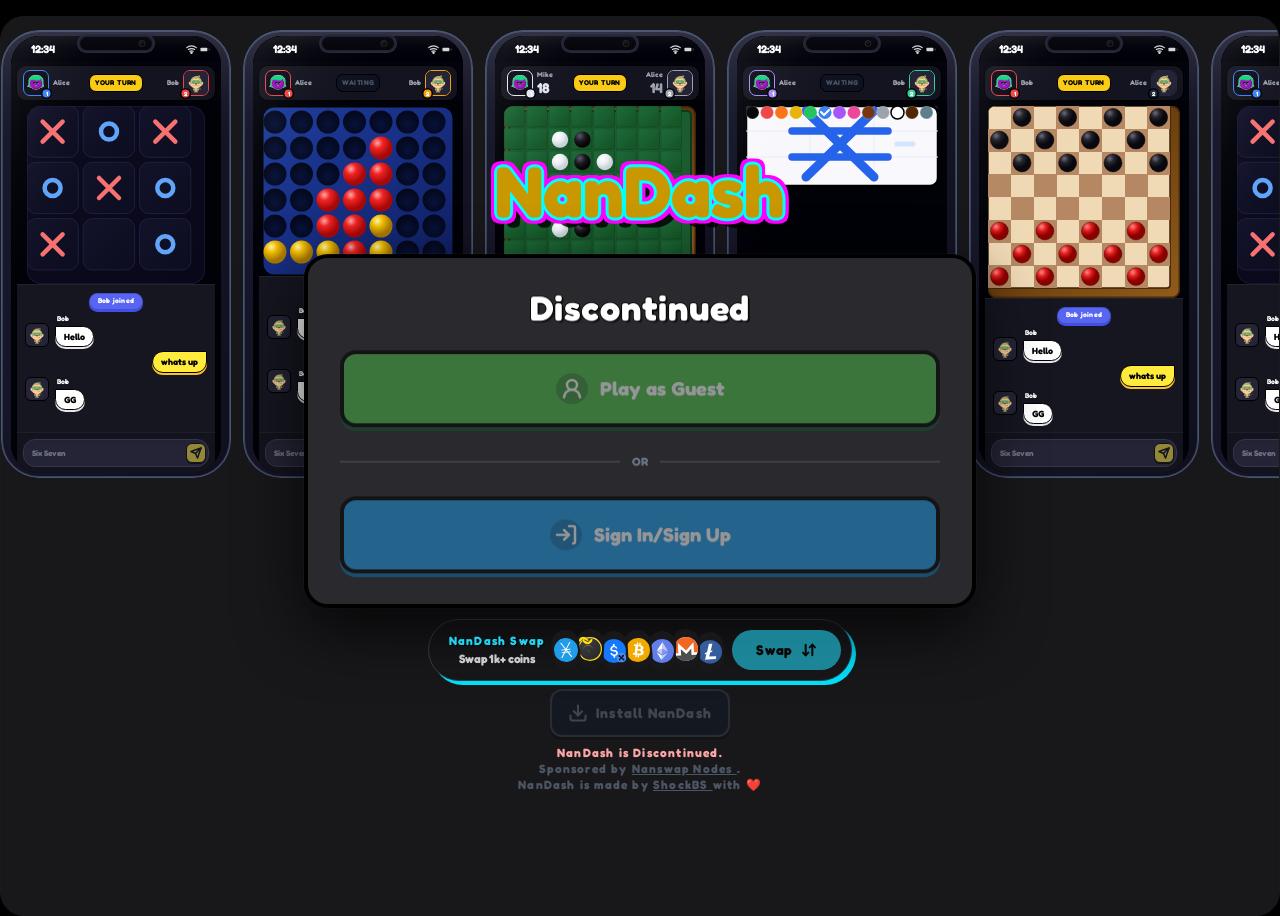
==== commit 528f0038: "svgo fked it up" ====
--- a/index.html
+++ b/index.html
@@ -1 +1 @@
-<!DOCTYPE html><html lang=en><head><meta charset=UTF-8><meta content="width=device-width,initial-scale=1,maximum-scale=1,user-scalable=no" name=viewport><meta content=#FBDD11 name=theme-color><meta content="only dark" name=color-scheme><meta content=notranslate name=google><title>DISCONTINUED - NanDash</title><meta content="DISCONTINUED. NanDash is Discontinued." name=description><link href=https://nandash.com rel=canonical><link href=/favicon-16x16.png rel=icon sizes=16x16 type=image/png><link href=/favicon-32x32.png rel=icon sizes=32x32 type=image/png><link href=/favicon.ico rel=icon sizes=any><link href=/apple-touch-icon.png rel=apple-touch-icon sizes=180x180><link href=/android-chrome-192x192.png rel=android-chrome-192x192><link href=/android-chrome-512x512.png rel=android-chrome-512x512><meta content=NanDash.com property=og:site_name><meta content=/android-chrome-512x512.png property=og:image><meta content=summary name=twitter:card><meta content=/android-chrome-512x512.png name=twitter:image><link href=https://fonts.googleapis.com rel=preconnect><link href=https://fonts.gstatic.com rel=preconnect crossorigin><link href="https://fonts.googleapis.com/css2?family=Fredoka:wght@300;400;500;600;700&family=JetBrains+Mono:wght@400;700&display=swap" rel=stylesheet><link href=/a.css rel=stylesheet></head><body class="I qd Jb Ka Z od"><div class="I Ea Va ia Ge He Jb Je Ke Le U d notranslate ud" translate=no><main class="I Ha Ka d Ea Ld Ub Vb Wb Z ac via-game-surface"><div class="I Ha Ka c f h i k"><div class="Va ia d zc"><div class="Rd Ga"><div class="I Ga Ra ja yc"><div class="Va qa T d fa gb ph-item" style=contain:strict><svg viewBox="0 0 230 448" height=448 width=230 style=overflow:visible class="c e a s"><defs><linearGradient id=bodyGrad x1=0% x2=100% y1=0% y2=100%><stop offset=0% stop-color=#1a1a2e /><stop offset=100% stop-color=#0f0f1e /></linearGradient><linearGradient id=innerRimGrad x1=0% x2=0% y1=0% y2=100%><stop offset=0% stop-color=rgba(200,200,220,0.15) /><stop offset=30% stop-color=transparent /></linearGradient></defs><rect height=446 rx=37 width=228 fill=url(#bodyGrad) x=1 y=1 ry=37 stroke=rgba(100,120,160,0.45) stroke-width=2 /><rect height=447 rx=37.5 width=229 fill=none x=.5 y=.5 ry=37.5 stroke=rgba(80,100,140,0.6) /><rect height=446 rx=37 width=228 fill=url(#innerRimGrad) x=1 y=1 ry=37 /></svg><div class="Va S c ea fb g j n" style="background:linear-gradient(135deg,#0a0a14 0,#12121f 100%);box-shadow:inset 0 0 20px rgba(0,0,0,.6)"><div class="I Ea Va ia Bb V"><div class="I Ha Va R Ab La ic qa wc"><span class="Hc Sc Zc od">12:34</span><div class="I Ha Sa td"><svg viewBox="0 0 24 24" height=11 width=11 fill=none stroke=#fff stroke-linecap=round stroke-width=2.5><path d="M1.5 8S6 4 12 4s10.5 4 10.5 4M5 12s3-2 7-2 7 2 7 2M8.5 16s1.5-1 3.5-1 3.5 1 3.5 1"/><circle cx=12 cy=19 r=1.5 fill=#fff /></svg> <svg viewBox="0 0 24 24" height=11 width=11 fill=#fff><rect height=8 rx=2 width=15 x=1 y=8 /><path d="M20 11v2" stroke=rgba(255,255,255,.4) stroke-linecap=round stroke-width=2 /></svg></div></div><div class="ub qb Eb bc eb qa v zd"><div class="I Ha"><div class="I Ha oa ka Ta Ca"><div class="d qa"><div class="I Ha Ka Cb Ic R Va ga hb qb" style=border-color:#3b82f6><img alt=av class="ia V Xb" loading=eager src=/n.svg></div><svg viewBox="0 0 11 11" height=11 width=11 style=position:absolute;bottom:-3px;right:-3px;display:block><circle cx=5.5 cy=5.5 r=5.5 /><circle cx=5.5 cy=5.5 r=4 fill=#3b82f6 /><text fill=#fff font-family=inherit font-size=6 font-weight=900 text-anchor=middle x=5.5 y=5.5 dominant-baseline=central>1</text></svg></div><div class="I Ea Va ka Fa"><span class="Va Lc Sc _a ab fd" style=max-width:44px>Alice</span></div></div><div class="jc qa"><div class="ub qb Lc Rc Uc _c ab hb kc sc" style=background:#facc15;color:#000>YOUR TURN</div></div><div class="I Ha oa ka Ta Da"><div class="d qa"><div class="I Ha Ka Cb Ic R Va ga hb qb" style=border-color:#ef4444><img alt=av class="ia V Xb" loading=eager src=/b.svg></div><svg viewBox="0 0 11 11" height=11 width=11 style=position:absolute;bottom:-3px;left:-3px;display:block><circle cx=5.5 cy=5.5 r=5.5 /><circle cx=5.5 cy=5.5 r=4 fill=#ef4444 /><text fill=#fff font-family=inherit font-size=6 font-weight=900 text-anchor=middle x=5.5 y=5.5 dominant-baseline=central>2</text></svg></div><div class="I Ea Va ka Ga"><span class="Va Lc Sc _a ab fd" style=max-width:44px>Bob</span></div></div></div></div><div class="I Ha Va Ea Ia W cc oa zb"><svg viewBox="0 0 178 178" height=178 width=178 style=width:178px;border-radius:14px;flex-shrink:0 fill=none><defs><linearGradient id=ttt-a x1=0 x2=1 y1=0 y2=1><stop offset=0 stop-color=#0c0c1e /><stop offset=1 stop-color=#08081a /></linearGradient><linearGradient id=ttt-b x1=0 x2=1 y1=0 y2=1><stop offset=0 stop-color=#12122a /><stop offset=1 stop-color=#0d0d20 /></linearGradient></defs><rect height=178 rx=14 width=178 fill=url(#ttt-a) stroke-width=1.5 stroke=#1a1a36 /><rect height=51.3 rx=9 width=51.3 fill=url(#ttt-b) stroke=#1e1e40 /><path d="m15.6 15.6 20 20m0-20-20 20" stroke=#f87171 stroke-linecap=round stroke-width=4.5 /><rect height=51.3 rx=9 width=51.3 fill=url(#ttt-b) x=56.3 stroke=#1e1e40 /><circle cx=82 cy=25.6 r=8 stroke=#60a5fa stroke-width=4.5 /><rect height=51.3 rx=9 width=51.3 fill=url(#ttt-b) x=112.6 stroke=#1e1e40 /><path d="m128.3 15.6 20 20m0-20-20 20" stroke=#f87171 stroke-linecap=round stroke-width=4.5 /><rect height=51.3 rx=9 width=51.3 fill=url(#ttt-b) y=56.3 stroke=#1e1e40 /><circle cx=25.6 cy=82 r=8 stroke=#60a5fa stroke-width=4.5 /><rect height=51.3 rx=9 width=51.3 fill=url(#ttt-b) x=56.3 y=56.3 stroke=#1e1e40 /><path d="m72 72 20 20m0-20L72 92" stroke=#f87171 stroke-linecap=round stroke-width=4.5 /><rect height=51.3 rx=9 width=51.3 fill=url(#ttt-b) x=112.6 y=56.3 stroke=#1e1e40 /><circle cx=138.3 cy=82 r=8 stroke=#60a5fa stroke-width=4.5 /><rect height=51.3 rx=9 width=51.3 fill=url(#ttt-b) y=112.6 stroke=#1e1e40 /><path d="m15.6 128.3 20 20m0-20-20 20" stroke=#f87171 stroke-linecap=round stroke-width=4.5 /><rect height=51.3 rx=9 width=51.3 fill=url(#ttt-b) x=56.3 y=112.6 stroke=#1e1e40 /><rect height=51.3 rx=9 width=51.3 fill=url(#ttt-b) x=112.6 y=112.6 stroke=#1e1e40 /><circle cx=138.3 cy=138.3 r=8 stroke=#60a5fa stroke-width=4.5 /></svg><section class="I Ea Va ia Bc Fb Y be oa rb yb"><div class="I Ea oa W Ma Qd Xa Ya _b ne sm:ga_b"><div class="I ra Ka"><span class="Lc Rc Ac Hb cd ec ib lc nb od vb wd">Bob joined</span></div><div class="I ra ia Ia Na"><div class="I Ea Ja"><div class="Va Cb Gd O _d ca fe jb nb ra ub"><img alt="" class="ia V Xb" loading=lazy src=/b.svg></div></div><div class="I Ea ka Fa la"><span class="Rc od cd Id Kc x z ze">Bob</span><div class="d kb nb Be Mc Sc Yc bb dc gd mc pe ub Sb lb xd">Hello</div></div></div><div class="I ra ia Ja"><div class="d kb nb Be Mc Sc Yc bb dc gd mc pe ub Ib la mb yd">whats up</div></div><div class="I ra ia Ia Na"><div class="Va Cb Gd O _d ca fe jb nb ra ub"><img alt="" class="ia V Xb" loading=lazy src=/b.svg></div><div class="I Ea ka Fa la"><span class="Rc od cd Id Kc x z ze">Bob</span><div class="d kb nb Be Mc Sc Yc bb dc gd mc pe ub Sb lb xd">GG</div></div></div></div><div class="Zb Db me ra rb yb"><div class="I Ha nb Fd Gb P Yb ae d kb tb te uc"><span class="Lc Sc Ae Za ka ld oa">Six Seven</span> <span class="I Ha Ka ra A Ib N Zd ba ee gd jb nb rd ub vd"><svg viewBox="0 0 24 24" fill=none stroke=currentColor stroke-linecap=round stroke-width=3 class="L Xd _ ce" stroke-linejoin=round aria-hidden=true><path d="m22 2-7 20-4-9-9-4Zm0 0L11 13"/></svg></span></div></div></section></div></div></div><svg viewBox="0 0 230 448" height=448 width=230 class="c e a p"><defs><linearGradient id=glareGrad x1=0% x2=85% y1=0% y2=100%><stop offset=0% stop-color=rgba(255,255,255,0.08) /><stop offset=18% stop-color=rgba(255,255,255,0.02) /><stop offset=38% stop-color=transparent /></linearGradient><linearGradient id=screenInsetGrad x1=0% x2=0% y1=0% y2=100%><stop offset=0% stop-color=rgba(255,255,255,0.06) /><stop offset=5% stop-color=transparent /></linearGradient><linearGradient id=notchGrad x1=0% x2=0% y1=0% y2=100%><stop offset=0% stop-color=#0a0a14 /><stop offset=100% stop-color=#050509 /></linearGradient><radialGradient cx=38% cy=34% id=camGrad r=60%><stop offset=0% stop-color=#1a1a20 /><stop offset=100% stop-color=#050507 /></radialGradient><clipPath id=screenClip><rect height=437 rx=29 width=210 x=10 y=6 /></clipPath></defs><rect height=437 rx=29 width=210 fill=url(#glareGrad) x=10 y=6 clip-path=url(#screenClip) /><rect height=437 rx=29 width=210 fill=url(#screenInsetGrad) x=10 y=6 clip-path=url(#screenClip) /><rect height=19 rx=9.5 width=78 fill=rgba(40,45,65,0.95) x=76 y=4 /><rect height=16 rx=8 width=75 fill=#222230 x=77.5 y=5.5 /><rect height=13 rx=6.5 width=72 fill=url(#notchGrad) x=79 y=7 /><circle cx=141 cy=13.5 r=3 fill=url(#camGrad) /><circle cx=141 cy=13.5 r=3 fill=none stroke=rgba(255,255,255,0.12) /></svg></div><div class="Va qa T d fa gb ph-item" style=contain:strict><svg viewBox="0 0 230 448" height=448 width=230 style=overflow:visible class="c e a s"><defs><linearGradient id=bodyGrad x1=0% x2=100% y1=0% y2=100%><stop offset=0% stop-color=#1a1a2e /><stop offset=100% stop-color=#0f0f1e /></linearGradient><linearGradient id=innerRimGrad x1=0% x2=0% y1=0% y2=100%><stop offset=0% stop-color=rgba(200,200,220,0.15) /><stop offset=30% stop-color=transparent /></linearGradient></defs><rect height=446 rx=37 width=228 fill=url(#bodyGrad) x=1 y=1 ry=37 stroke=rgba(100,120,160,0.45) stroke-width=2 /><rect height=447 rx=37.5 width=229 fill=none x=.5 y=.5 ry=37.5 stroke=rgba(80,100,140,0.6) /><rect height=446 rx=37 width=228 fill=url(#innerRimGrad) x=1 y=1 ry=37 /></svg><div class="Va S c ea fb g j n" style="background:linear-gradient(135deg,#0a0a14 0,#12121f 100%);box-shadow:inset 0 0 20px rgba(0,0,0,.6)"><div class="I Ea Va ia Bb V"><div class="I Ha Va R Ab La ic qa wc"><span class="Hc Sc Zc od">12:34</span><div class="I Ha Sa td"><svg viewBox="0 0 24 24" height=11 width=11 fill=none stroke=#fff stroke-linecap=round stroke-width=2.5><path d="M1.5 8S6 4 12 4s10.5 4 10.5 4M5 12s3-2 7-2 7 2 7 2M8.5 16s1.5-1 3.5-1 3.5 1 3.5 1"/><circle cx=12 cy=19 r=1.5 fill=#fff /></svg> <svg viewBox="0 0 24 24" height=11 width=11 fill=#fff><rect height=8 rx=2 width=15 x=1 y=8 /><path d="M20 11v2" stroke=rgba(255,255,255,.4) stroke-linecap=round stroke-width=2 /></svg></div></div><div class="ub qb Eb bc eb qa v zd"><div class="I Ha"><div class="I Ha oa ka Ta Ca"><div class="d qa"><div class="I Ha Ka Cb Ic R Va ga hb qb" style=border-color:#ef4444><img alt=av class="ia V Xb" loading=eager src=/n.svg></div><svg viewBox="0 0 11 11" height=11 width=11 style=position:absolute;bottom:-3px;right:-3px;display:block><circle cx=5.5 cy=5.5 r=5.5 /><circle cx=5.5 cy=5.5 r=4 fill=#ef4444 /><text fill=#fff font-family=inherit font-size=6 font-weight=900 text-anchor=middle x=5.5 y=5.5 dominant-baseline=central>1</text></svg></div><div class="I Ea Va ka Fa"><span class="Va Lc Sc _a ab fd" style=max-width:44px>Alice</span></div></div><div class="jc qa"><div class="ub qb Lc Rc Uc _c ab hb kc sc" style=background:#0f1220;color:#4b5563>Waiting</div></div><div class="I Ha oa ka Ta Da"><div class="d qa"><div class="I Ha Ka Cb Ic R Va ga hb qb" style=border-color:#f59e0b><img alt=av class="ia V Xb" loading=eager src=/b.svg></div><svg viewBox="0 0 11 11" height=11 width=11 style=position:absolute;bottom:-3px;left:-3px;display:block><circle cx=5.5 cy=5.5 r=5.5 /><circle cx=5.5 cy=5.5 r=4 fill=#f59e0b /><text fill=#fff font-family=inherit font-size=6 font-weight=900 text-anchor=middle x=5.5 y=5.5 dominant-baseline=central>2</text></svg></div><div class="I Ea Va ka Ga"><span class="Va Lc Sc _a ab fd" style=max-width:44px>Bob</span></div></div></div></div><div class="I Ha Va Ea Ia W cc oa zb"><svg viewBox="0 0 192 170" height=170 width=192 style=width:192px;border-radius:12px;flex-shrink:0 fill=none><defs><radialGradient cx=34% cy=28% id=c4-b r=60%><stop offset=0 stop-color=#faa /><stop offset=.4 stop-color=#f02424 /><stop offset=1 stop-color=#a80808 /></radialGradient><radialGradient cx=34% cy=28% id=c4-c r=60%><stop offset=0 stop-color=#fff9b0 /><stop offset=.4 stop-color=#f4c000 /><stop offset=1 stop-color=#a87800 /></radialGradient><radialGradient cx=50% cy=60% id=c4-d r=50%><stop offset=0 stop-color=#08123a /><stop offset=1 stop-color=#04091e /></radialGradient><linearGradient id=c4-a x1=0 x2=1 y1=0 y2=1><stop offset=0 stop-color=#1d3d9e /><stop offset=.5 stop-color=#172e82 /><stop offset=1 stop-color=#101e60 /></linearGradient></defs><rect height=170 rx=12 width=192 fill=url(#c4-a) stroke-width=3 stroke=#000 /><circle cx=92.5 cy=146 r=11.5 fill=url(#c4-b) /><circle cx=92.5 cy=120 r=11.5 fill=url(#c4-b) /><circle cx=92.5 cy=94 r=11.5 fill=url(#c4-b) /><circle cx=92.5 cy=68 r=11.5 fill=url(#c4-b) /><circle cx=119 cy=146 r=11.5 fill=url(#c4-c) /><circle cx=119 cy=120 r=11.5 fill=url(#c4-c) /><circle cx=119 cy=94 r=11.5 fill=url(#c4-b) /><circle cx=119 cy=68 r=11.5 fill=url(#c4-b) /><circle cx=119 cy=42 r=11.5 fill=url(#c4-b) /><circle cx=66 cy=146 r=11.5 fill=url(#c4-c) /><circle cx=66 cy=120 r=11.5 fill=url(#c4-b) /><circle cx=66 cy=94 r=11.5 fill=url(#c4-b) /><circle cx=39.5 cy=146 r=11.5 fill=url(#c4-c) /><circle cx=13 cy=146 r=11.5 fill=url(#c4-c) /><g fill=url(#c4-d)><circle cx=13 cy=120 r=11.5 /><circle cx=13 cy=94 r=11.5 /><circle cx=13 cy=68 r=11.5 /><circle cx=13 cy=42 r=11.5 /><circle cx=13 cy=16 r=11.5 /><circle cx=39.5 cy=120 r=11.5 /><circle cx=39.5 cy=94 r=11.5 /><circle cx=39.5 cy=68 r=11.5 /><circle cx=39.5 cy=42 r=11.5 /><circle cx=39.5 cy=16 r=11.5 /><circle cx=66 cy=68 r=11.5 /><circle cx=66 cy=42 r=11.5 /><circle cx=66 cy=16 r=11.5 /><circle cx=92.5 cy=42 r=11.5 /><circle cx=92.5 cy=16 r=11.5 /><circle cx=119 cy=16 r=11.5 /><circle cx=145.5 cy=146 r=11.5 /><circle cx=145.5 cy=120 r=11.5 /><circle cx=145.5 cy=94 r=11.5 /><circle cx=145.5 cy=68 r=11.5 /><circle cx=145.5 cy=42 r=11.5 /><circle cx=145.5 cy=16 r=11.5 /><circle cx=172 cy=146 r=11.5 /><circle cx=172 cy=120 r=11.5 /><circle cx=172 cy=94 r=11.5 /><circle cx=172 cy=68 r=11.5 /><circle cx=172 cy=42 r=11.5 /><circle cx=172 cy=16 r=11.5 /></g></svg><section class="I Ea Va ia Bc Fb Y be oa rb yb"><div class="I Ea oa W Ma Qd Xa Ya _b ne sm:ga_b"><div class="I ra Ka"><span class="Lc Rc Ac Hb cd ec ib lc nb od vb wd">Bob joined</span></div><div class="I ra ia Ia Na"><div class="I Ea Ja"><div class="Va Cb Gd O _d ca fe jb nb ra ub"><img alt="" class="ia V Xb" loading=lazy src=/b.svg></div></div><div class="I Ea ka Fa la"><span class="Rc od cd Id Kc x z ze">Bob</span><div class="d kb nb Be Mc Sc Yc bb dc gd mc pe ub Sb lb xd">Hello</div></div></div><div class="I ra ia Ja"><div class="d kb nb Be Mc Sc Yc bb dc gd mc pe ub Ib la mb yd">whats up</div></div><div class="I ra ia Ia Na"><div class="Va Cb Gd O _d ca fe jb nb ra ub"><img alt="" class="ia V Xb" loading=lazy src=/b.svg></div><div class="I Ea ka Fa la"><span class="Rc od cd Id Kc x z ze">Bob</span><div class="d kb nb Be Mc Sc Yc bb dc gd mc pe ub Sb lb xd">GG</div></div></div></div><div class="Zb Db me ra rb yb"><div class="I Ha nb Fd Gb P Yb ae d kb tb te uc"><span class="Lc Sc Ae Za ka ld oa">Six Seven</span> <span class="I Ha Ka ra A Ib N Zd ba ee gd jb nb rd ub vd"><svg viewBox="0 0 24 24" fill=none stroke=currentColor stroke-linecap=round stroke-width=3 class="L Xd _ ce" stroke-linejoin=round aria-hidden=true><path d="m22 2-7 20-4-9-9-4Zm0 0L11 13"/></svg></span></div></div></section></div></div></div><svg viewBox="0 0 230 448" height=448 width=230 class="c e a p"><defs><linearGradient id=glareGrad x1=0% x2=85% y1=0% y2=100%><stop offset=0% stop-color=rgba(255,255,255,0.08) /><stop offset=18% stop-color=rgba(255,255,255,0.02) /><stop offset=38% stop-color=transparent /></linearGradient><linearGradient id=screenInsetGrad x1=0% x2=0% y1=0% y2=100%><stop offset=0% stop-color=rgba(255,255,255,0.06) /><stop offset=5% stop-color=transparent /></linearGradient><linearGradient id=notchGrad x1=0% x2=0% y1=0% y2=100%><stop offset=0% stop-color=#0a0a14 /><stop offset=100% stop-color=#050509 /></linearGradient><radialGradient cx=38% cy=34% id=camGrad r=60%><stop offset=0% stop-color=#1a1a20 /><stop offset=100% stop-color=#050507 /></radialGradient><clipPath id=screenClip><rect height=437 rx=29 width=210 x=10 y=6 /></clipPath></defs><rect height=437 rx=29 width=210 fill=url(#glareGrad) x=10 y=6 clip-path=url(#screenClip) /><rect height=437 rx=29 width=210 fill=url(#screenInsetGrad) x=10 y=6 clip-path=url(#screenClip) /><rect height=19 rx=9.5 width=78 fill=rgba(40,45,65,0.95) x=76 y=4 /><rect height=16 rx=8 width=75 fill=#222230 x=77.5 y=5.5 /><rect height=13 rx=6.5 width=72 fill=url(#notchGrad) x=79 y=7 /><circle cx=141 cy=13.5 r=3 fill=url(#camGrad) /><circle cx=141 cy=13.5 r=3 fill=none stroke=rgba(255,255,255,0.12) /></svg></div><div class="Va qa T d fa gb ph-item" style=contain:strict><svg viewBox="0 0 230 448" height=448 width=230 style=overflow:visible class="c e a s"><defs><linearGradient id=bodyGrad x1=0% x2=100% y1=0% y2=100%><stop offset=0% stop-color=#1a1a2e /><stop offset=100% stop-color=#0f0f1e /></linearGradient><linearGradient id=innerRimGrad x1=0% x2=0% y1=0% y2=100%><stop offset=0% stop-color=rgba(200,200,220,0.15) /><stop offset=30% stop-color=transparent /></linearGradient></defs><rect height=446 rx=37 width=228 fill=url(#bodyGrad) x=1 y=1 ry=37 stroke=rgba(100,120,160,0.45) stroke-width=2 /><rect height=447 rx=37.5 width=229 fill=none x=.5 y=.5 ry=37.5 stroke=rgba(80,100,140,0.6) /><rect height=446 rx=37 width=228 fill=url(#innerRimGrad) x=1 y=1 ry=37 /></svg><div class="Va S c ea fb g j n" style="background:linear-gradient(135deg,#0a0a14 0,#12121f 100%);box-shadow:inset 0 0 20px rgba(0,0,0,.6)"><div class="I Ea Va ia Bb V"><div class="I Ha Va R Ab La ic qa wc"><span class="Hc Sc Zc od">12:34</span><div class="I Ha Sa td"><svg viewBox="0 0 24 24" height=11 width=11 fill=none stroke=#fff stroke-linecap=round stroke-width=2.5><path d="M1.5 8S6 4 12 4s10.5 4 10.5 4M5 12s3-2 7-2 7 2 7 2M8.5 16s1.5-1 3.5-1 3.5 1 3.5 1"/><circle cx=12 cy=19 r=1.5 fill=#fff /></svg> <svg viewBox="0 0 24 24" height=11 width=11 fill=#fff><rect height=8 rx=2 width=15 x=1 y=8 /><path d="M20 11v2" stroke=rgba(255,255,255,.4) stroke-linecap=round stroke-width=2 /></svg></div></div><div class="ub qb Eb bc eb qa v zd"><div class="I Ha"><div class="I Ha oa ka Ta Ca"><div class="d qa"><div class="I Ha Ka Cb Ic R Va ga hb qb" style=border-color:#e2e8f0><img alt=av class="ia V Xb" loading=eager src=/n.svg></div><svg viewBox="0 0 11 11" height=11 width=11 style=position:absolute;bottom:-3px;right:-3px;display:block><circle cx=5.5 cy=5.5 r=5.5 /><circle cx=5.5 cy=5.5 r=4 fill=#e2e8f0 /><text fill=#fff font-family=inherit font-size=6 font-weight=900 text-anchor=middle x=5.5 y=5.5 dominant-baseline=central>1</text></svg></div><div class="I Ea Va ka Fa"><span class="Va Lc Sc _a ab fd" style=max-width:44px>Mike </span><span class="Rc Jc Vc" style=color:#e2e8f0>18</span></div></div><div class="jc qa"><div class="ub qb Lc Rc Uc _c ab hb kc sc" style=background:#facc15;color:#000>YOUR TURN</div></div><div class="I Ha oa ka Ta Da"><div class="d qa"><div class="I Ha Ka Cb Ic R Va ga hb qb" style=border-color:#9ca3af><img alt=av class="ia V Xb" loading=eager src=/b.svg></div><svg viewBox="0 0 11 11" height=11 width=11 style=position:absolute;bottom:-3px;left:-3px;display:block><circle cx=5.5 cy=5.5 r=5.5 /><circle cx=5.5 cy=5.5 r=4 fill=#9ca3af /><text fill=#fff font-family=inherit font-size=6 font-weight=900 text-anchor=middle x=5.5 y=5.5 dominant-baseline=central>2</text></svg></div><div class="I Ea Va ka Ga"><span class="Va Lc Sc _a ab fd" style=max-width:44px>Alice </span><span class="Rc Jc Vc" style=color:#9ca3af>14</span></div></div></div></div><div class="I Ha Va Ea Ia W cc oa zb"><svg viewBox="0 0 192 192" height=192 width=192 style=width:192px;border-radius:9px;flex-shrink:0 fill=none><defs><radialGradient cx=34% cy=28% id=rev-d r=60%><stop offset=0% stop-color=#fff /><stop offset=58% stop-color=#eaeff6 /><stop offset=100% stop-color=#ccd2da /></radialGradient><radialGradient cx=34% cy=28% id=rev-e r=60%><stop offset=0% stop-color=#5a5a70 /><stop offset=56% stop-color=#18181e /><stop offset=100% stop-color=#060608 /></radialGradient><linearGradient id=rev-a x1=14% x2=85% y1=14% y2=85%><stop offset=0% stop-color=#8c5420 /><stop offset=50% stop-color=#5e3510 /><stop offset=100% stop-color=#8c5420 /></linearGradient><linearGradient id=rev-b x1=14% x2=85% y1=14% y2=85%><stop offset=0% stop-color=#1d6838 /><stop offset=100% stop-color=#155626 /></linearGradient></defs><rect height=192 rx=9 width=192 fill=url(#rev-a) stroke-width=3 stroke=#3e2206 /><rect height=182 rx=4 width=182 fill=#1a5c30 x=5 y=5 stroke=#0c3a1c stroke-width=2 /><pattern height=22.4 id=rev-c patternUnits=userSpaceOnUse width=22.4 x=0 y=0><rect height=20.9 rx=1 width=20.9 fill=url(#rev-b) stroke=rgba(0,0,0,0.2) /></pattern><path d="M0 0h178v178H0z" fill=url(#rev-c) /><circle cx=56 cy=33.6 r=8.2 fill=url(#rev-d) /><circle cx=78.4 cy=33.6 r=8.2 fill=url(#rev-e) /><circle cx=56 cy=56 r=8.2 fill=url(#rev-d) /><circle cx=78.4 cy=56 r=8.2 fill=url(#rev-e) /><circle cx=100.8 cy=56 r=8.2 fill=url(#rev-d) /><circle cx=78.4 cy=78.4 r=8.2 fill=url(#rev-d) /><circle cx=100.8 cy=78.4 r=8.2 fill=url(#rev-d) /><circle cx=123.2 cy=78.4 r=8.2 fill=url(#rev-e) /><circle cx=56 cy=100.8 r=8.2 fill=url(#rev-e) /><circle cx=78.4 cy=100.8 r=8.2 fill=url(#rev-e) /><circle cx=100.8 cy=100.8 r=8.2 fill=url(#rev-d) /><circle cx=123.2 cy=100.8 r=8.2 fill=url(#rev-d) /><circle cx=56 cy=123.2 r=8.2 fill=url(#rev-d) /><circle cx=78.4 cy=123.2 r=8.2 fill=url(#rev-e) /></svg><section class="I Ea Va ia Bc Fb Y be oa rb yb"><div class="I Ea oa W Ma Qd Xa Ya _b ne sm:ga_b"><div class="I ra Ka"><span class="Lc Rc Ac Hb cd ec ib lc nb od vb wd">Bob joined</span></div><div class="I ra ia Ia Na"><div class="I Ea Ja"><div class="Va Cb Gd O _d ca fe jb nb ra ub"><img alt="" class="ia V Xb" loading=lazy src=/b.svg></div></div><div class="I Ea ka Fa la"><span class="Rc od cd Id Kc x z ze">Bob</span><div class="d kb nb Be Mc Sc Yc bb dc gd mc pe ub Sb lb xd">Hello</div></div></div><div class="I ra ia Ja"><div class="d kb nb Be Mc Sc Yc bb dc gd mc pe ub Ib la mb yd">whats up</div></div><div class="I ra ia Ia Na"><div class="Va Cb Gd O _d ca fe jb nb ra ub"><img alt="" class="ia V Xb" loading=lazy src=/b.svg></div><div class="I Ea ka Fa la"><span class="Rc od cd Id Kc x z ze">Bob</span><div class="d kb nb Be Mc Sc Yc bb dc gd mc pe ub Sb lb xd">GG</div></div></div></div><div class="Zb Db me ra rb yb"><div class="I Ha nb Fd Gb P Yb ae d kb tb te uc"><span class="Lc Sc Ae Za ka ld oa">Six Seven</span> <span class="I Ha Ka ra A Ib N Zd ba ee gd jb nb rd ub vd"><svg viewBox="0 0 24 24" fill=none stroke=currentColor stroke-linecap=round stroke-width=3 class="L Xd _ ce" stroke-linejoin=round aria-hidden=true><path d="m22 2-7 20-4-9-9-4Zm0 0L11 13"/></svg></span></div></div></section></div></div></div><svg viewBox="0 0 230 448" height=448 width=230 class="c e a p"><defs><linearGradient id=glareGrad x1=0% x2=85% y1=0% y2=100%><stop offset=0% stop-color=rgba(255,255,255,0.08) /><stop offset=18% stop-color=rgba(255,255,255,0.02) /><stop offset=38% stop-color=transparent /></linearGradient><linearGradient id=screenInsetGrad x1=0% x2=0% y1=0% y2=100%><stop offset=0% stop-color=rgba(255,255,255,0.06) /><stop offset=5% stop-color=transparent /></linearGradient><linearGradient id=notchGrad x1=0% x2=0% y1=0% y2=100%><stop offset=0% stop-color=#0a0a14 /><stop offset=100% stop-color=#050509 /></linearGradient><radialGradient cx=38% cy=34% id=camGrad r=60%><stop offset=0% stop-color=#1a1a20 /><stop offset=100% stop-color=#050507 /></radialGradient><clipPath id=screenClip><rect height=437 rx=29 width=210 x=10 y=6 /></clipPath></defs><rect height=437 rx=29 width=210 fill=url(#glareGrad) x=10 y=6 clip-path=url(#screenClip) /><rect height=437 rx=29 width=210 fill=url(#screenInsetGrad) x=10 y=6 clip-path=url(#screenClip) /><rect height=19 rx=9.5 width=78 fill=rgba(40,45,65,0.95) x=76 y=4 /><rect height=16 rx=8 width=75 fill=#222230 x=77.5 y=5.5 /><rect height=13 rx=6.5 width=72 fill=url(#notchGrad) x=79 y=7 /><circle cx=141 cy=13.5 r=3 fill=url(#camGrad) /><circle cx=141 cy=13.5 r=3 fill=none stroke=rgba(255,255,255,0.12) /></svg></div><div class="Va qa T d fa gb ph-item" style=contain:strict><svg viewBox="0 0 230 448" height=448 width=230 style=overflow:visible class="c e a s"><defs><linearGradient id=bodyGrad x1=0% x2=100% y1=0% y2=100%><stop offset=0% stop-color=#1a1a2e /><stop offset=100% stop-color=#0f0f1e /></linearGradient><linearGradient id=innerRimGrad x1=0% x2=0% y1=0% y2=100%><stop offset=0% stop-color=rgba(200,200,220,0.15) /><stop offset=30% stop-color=transparent /></linearGradient></defs><rect height=446 rx=37 width=228 fill=url(#bodyGrad) x=1 y=1 ry=37 stroke=rgba(100,120,160,0.45) stroke-width=2 /><rect height=447 rx=37.5 width=229 fill=none x=.5 y=.5 ry=37.5 stroke=rgba(80,100,140,0.6) /><rect height=446 rx=37 width=228 fill=url(#innerRimGrad) x=1 y=1 ry=37 /></svg><div class="Va S c ea fb g j n" style="background:linear-gradient(135deg,#0a0a14 0,#12121f 100%);box-shadow:inset 0 0 20px rgba(0,0,0,.6)"><div class="I Ea Va ia Bb V"><div class="I Ha Va R Ab La ic qa wc"><span class="Hc Sc Zc od">12:34</span><div class="I Ha Sa td"><svg viewBox="0 0 24 24" height=11 width=11 fill=none stroke=#fff stroke-linecap=round stroke-width=2.5><path d="M1.5 8S6 4 12 4s10.5 4 10.5 4M5 12s3-2 7-2 7 2 7 2M8.5 16s1.5-1 3.5-1 3.5 1 3.5 1"/><circle cx=12 cy=19 r=1.5 fill=#fff /></svg> <svg viewBox="0 0 24 24" height=11 width=11 fill=#fff><rect height=8 rx=2 width=15 x=1 y=8 /><path d="M20 11v2" stroke=rgba(255,255,255,.4) stroke-linecap=round stroke-width=2 /></svg></div></div><div class="ub qb Eb bc eb qa v zd"><div class="I Ha"><div class="I Ha oa ka Ta Ca"><div class="d qa"><div class="I Ha Ka Cb Ic R Va ga hb qb" style=border-color:#a78bfa><img alt=av class="ia V Xb" loading=eager src=/n.svg></div><svg viewBox="0 0 11 11" height=11 width=11 style=position:absolute;bottom:-3px;right:-3px;display:block><circle cx=5.5 cy=5.5 r=5.5 /><circle cx=5.5 cy=5.5 r=4 fill=#a78bfa /><text fill=#fff font-family=inherit font-size=6 font-weight=900 text-anchor=middle x=5.5 y=5.5 dominant-baseline=central>1</text></svg></div><div class="I Ea Va ka Fa"><span class="Va Lc Sc _a ab fd" style=max-width:44px>Alice</span></div></div><div class="jc qa"><div class="ub qb Lc Rc Uc _c ab hb kc sc" style=background:#0f1220;color:#4b5563>Waiting</div></div><div class="I Ha oa ka Ta Da"><div class="d qa"><div class="I Ha Ka Cb Ic R Va ga hb qb" style=border-color:#34d399><img alt=av class="ia V Xb" loading=eager src=/b.svg></div><svg viewBox="0 0 11 11" height=11 width=11 style=position:absolute;bottom:-3px;left:-3px;display:block><circle cx=5.5 cy=5.5 r=5.5 /><circle cx=5.5 cy=5.5 r=4 fill=#34d399 /><text fill=#fff font-family=inherit font-size=6 font-weight=900 text-anchor=middle x=5.5 y=5.5 dominant-baseline=central>2</text></svg></div><div class="I Ea Va ka Ga"><span class="Va Lc Sc _a ab fd" style=max-width:44px>Bob</span></div></div></div></div><div class="I Ha Va Ea Ia W cc oa zb"><svg viewBox="0 0 192 192" height=192 width=192 style=width:192px;flex-shrink:0 fill=none><rect height=20 rx=4 width=192 fill=#1a1632 stroke-width=1.5 stroke=#2e2254 /><text fill=#c4b5fd font-family=sans-serif font-size=8 font-weight=bold text-anchor=middle x=96 y=13>✏️ Bob is drawing</text><text fill=#f1f5f9 font-family=sans-serif font-size=9.5 font-weight=900 text-anchor=middle x=70 y=10>N</text><rect height=1.5 rx=1 width=10 fill=#94a3b8 x=65 y=12 /><text fill=#f1f5f9 font-family=sans-serif font-size=9.5 font-weight=900 text-anchor=middle x=85 y=10>A</text><rect height=1.5 rx=1 width=10 fill=#94a3b8 x=80 y=12 /><text fill=#f1f5f9 font-family=sans-serif font-size=9.5 font-weight=900 text-anchor=middle x=100 y=10>N</text><rect height=1.5 rx=1 width=10 fill=#94a3b8 x=95 y=12 /><text fill=#f1f5f9 font-family=sans-serif font-size=9.5 font-weight=900 text-anchor=middle x=115 y=10>O</text><rect height=1.5 rx=1 width=10 fill=#94a3b8 x=110 y=12 /><rect height=80 rx=8 width=192 fill=#f9f9fd stroke-width=2.5 stroke=#000 /><path d="M0 25h192M0 51h192M64 0v76m64-76v76" stroke=#eaeaf2 /><path d="m60 5 68 66m0-66L60 71" stroke=#2563eb stroke-linecap=round stroke-width=9 /><path d="M46 25h96M46 51h96" stroke=#2563eb stroke-linecap=round stroke-width=7.5 /><path d="M151 38h16" stroke=#93c5fd stroke-linecap=round stroke-width=5 opacity=.4 /><circle cx=6.5 cy=6.5 r=6.5 fill=#000 stroke=rgba(255,255,255,.12) stroke-width=1.5 /><circle cx=21 cy=6.5 r=6.5 fill=#ef4444 stroke=rgba(255,255,255,.12) stroke-width=1.5 /><circle cx=35.5 cy=6.5 r=6.5 fill=#f97316 stroke=rgba(255,255,255,.12) stroke-width=1.5 /><circle cx=50 cy=6.5 r=6.5 fill=#eab308 stroke=rgba(255,255,255,.12) stroke-width=1.5 /><circle cx=64.5 cy=6.5 r=6.5 fill=#22c55e stroke=rgba(255,255,255,.12) stroke-width=1.5 /><circle cx=79 cy=6.5 r=6.5 fill=#3b82f6 /><path d="m75 6 3 3 5-5" stroke=#fff stroke-linecap=round stroke-width=2 stroke-linejoin=round /><circle cx=93.5 cy=6.5 r=6.5 fill=#a855f7 stroke=rgba(255,255,255,.12) stroke-width=1.5 /><circle cx=108 cy=6.5 r=6.5 fill=#ec4899 stroke=rgba(255,255,255,.12) stroke-width=1.5 /><circle cx=122.5 cy=6.5 r=6.5 fill=#78350f stroke=rgba(255,255,255,.12) stroke-width=1.5 /><circle cx=137 cy=6.5 r=6.5 fill=#9ca3af stroke=rgba(255,255,255,.12) stroke-width=1.5 /><circle cx=151.5 cy=6.5 r=6.5 fill=#fff stroke=#000 stroke-width=1.5 /><circle cx=166 cy=6.5 r=6.5 fill=#502804 stroke=rgba(255,255,255,.12) stroke-width=1.5 /><circle cx=180.5 cy=6.5 r=6.5 fill=#607d8b stroke=rgba(255,255,255,.12) stroke-width=1.5 /></svg><section class="I Ea Va ia Bc Fb Y be oa rb yb"><div class="I Ea oa W Ma Qd Xa Ya _b ne sm:ga_b"><div class="I ra Ka"><span class="Lc Rc Ac Hb cd ec ib lc nb od vb wd">Bob joined</span></div><div class="I ra ia Ia Na"><div class="I Ea Ja"><div class="Va Cb Gd O _d ca fe jb nb ra ub"><img alt="" class="ia V Xb" loading=lazy src=/b.svg></div></div><div class="I Ea ka Fa la"><span class="Rc od cd Id Kc x z ze">Bob</span><div class="d kb nb Be Mc Sc Yc bb dc gd mc pe ub Sb lb xd">Hello</div></div></div><div class="I ra ia Ja"><div class="d kb nb Be Mc Sc Yc bb dc gd mc pe ub Ib la mb yd">whats up</div></div><div class="I ra ia Ia Na"><div class="Va Cb Gd O _d ca fe jb nb ra ub"><img alt="" class="ia V Xb" loading=lazy src=/b.svg></div><div class="I Ea ka Fa la"><span class="Rc od cd Id Kc x z ze">Bob</span><div class="d kb nb Be Mc Sc Yc bb dc gd mc pe ub Sb lb xd">GG</div></div></div></div><div class="Zb Db me ra rb yb"><div class="I Ha nb Fd Gb P Yb ae d kb tb te uc"><span class="Lc Sc Ae Za ka ld oa">Six Seven</span> <span class="I Ha Ka ra A Ib N Zd ba ee gd jb nb rd ub vd"><svg viewBox="0 0 24 24" fill=none stroke=currentColor stroke-linecap=round stroke-width=3 class="L Xd _ ce" stroke-linejoin=round aria-hidden=true><path d="m22 2-7 20-4-9-9-4Zm0 0L11 13"/></svg></span></div></div></section></div></div></div><svg viewBox="0 0 230 448" height=448 width=230 class="c e a p"><defs><linearGradient id=glareGrad x1=0% x2=85% y1=0% y2=100%><stop offset=0% stop-color=rgba(255,255,255,0.08) /><stop offset=18% stop-color=rgba(255,255,255,0.02) /><stop offset=38% stop-color=transparent /></linearGradient><linearGradient id=screenInsetGrad x1=0% x2=0% y1=0% y2=100%><stop offset=0% stop-color=rgba(255,255,255,0.06) /><stop offset=5% stop-color=transparent /></linearGradient><linearGradient id=notchGrad x1=0% x2=0% y1=0% y2=100%><stop offset=0% stop-color=#0a0a14 /><stop offset=100% stop-color=#050509 /></linearGradient><radialGradient cx=38% cy=34% id=camGrad r=60%><stop offset=0% stop-color=#1a1a20 /><stop offset=100% stop-color=#050507 /></radialGradient><clipPath id=screenClip><rect height=437 rx=29 width=210 x=10 y=6 /></clipPath></defs><rect height=437 rx=29 width=210 fill=url(#glareGrad) x=10 y=6 clip-path=url(#screenClip) /><rect height=437 rx=29 width=210 fill=url(#screenInsetGrad) x=10 y=6 clip-path=url(#screenClip) /><rect height=19 rx=9.5 width=78 fill=rgba(40,45,65,0.95) x=76 y=4 /><rect height=16 rx=8 width=75 fill=#222230 x=77.5 y=5.5 /><rect height=13 rx=6.5 width=72 fill=url(#notchGrad) x=79 y=7 /><circle cx=141 cy=13.5 r=3 fill=url(#camGrad) /><circle cx=141 cy=13.5 r=3 fill=none stroke=rgba(255,255,255,0.12) /></svg></div><div class="Va qa T d fa gb ph-item" style=contain:strict><svg viewBox="0 0 230 448" height=448 width=230 style=overflow:visible class="c e a s"><defs><linearGradient id=bodyGrad x1=0% x2=100% y1=0% y2=100%><stop offset=0% stop-color=#1a1a2e /><stop offset=100% stop-color=#0f0f1e /></linearGradient><linearGradient id=innerRimGrad x1=0% x2=0% y1=0% y2=100%><stop offset=0% stop-color=rgba(200,200,220,0.15) /><stop offset=30% stop-color=transparent /></linearGradient></defs><rect height=446 rx=37 width=228 fill=url(#bodyGrad) x=1 y=1 ry=37 stroke=rgba(100,120,160,0.45) stroke-width=2 /><rect height=447 rx=37.5 width=229 fill=none x=.5 y=.5 ry=37.5 stroke=rgba(80,100,140,0.6) /><rect height=446 rx=37 width=228 fill=url(#innerRimGrad) x=1 y=1 ry=37 /></svg><div class="Va S c ea fb g j n" style="background:linear-gradient(135deg,#0a0a14 0,#12121f 100%);box-shadow:inset 0 0 20px rgba(0,0,0,.6)"><div class="I Ea Va ia Bb V"><div class="I Ha Va R Ab La ic qa wc"><span class="Hc Sc Zc od">12:34</span><div class="I Ha Sa td"><svg viewBox="0 0 24 24" height=11 width=11 fill=none stroke=#fff stroke-linecap=round stroke-width=2.5><path d="M1.5 8S6 4 12 4s10.5 4 10.5 4M5 12s3-2 7-2 7 2 7 2M8.5 16s1.5-1 3.5-1 3.5 1 3.5 1"/><circle cx=12 cy=19 r=1.5 fill=#fff /></svg> <svg viewBox="0 0 24 24" height=11 width=11 fill=#fff><rect height=8 rx=2 width=15 x=1 y=8 /><path d="M20 11v2" stroke=rgba(255,255,255,.4) stroke-linecap=round stroke-width=2 /></svg></div></div><div class="ub qb Eb bc eb qa v zd"><div class="I Ha"><div class="I Ha oa ka Ta Ca"><div class="d qa"><div class="I Ha Ka Cb Ic R Va ga hb qb" style=border-color:#ef4444><img alt=av class="ia V Xb" loading=eager src=/n.svg></div><svg viewBox="0 0 11 11" height=11 width=11 style=position:absolute;bottom:-3px;right:-3px;display:block><circle cx=5.5 cy=5.5 r=5.5 /><circle cx=5.5 cy=5.5 r=4 fill=#ef4444 /><text fill=#fff font-family=inherit font-size=6 font-weight=900 text-anchor=middle x=5.5 y=5.5 dominant-baseline=central>1</text></svg></div><div class="I Ea Va ka Fa"><span class="Va Lc Sc _a ab fd" style=max-width:44px>Bob</span></div></div><div class="jc qa"><div class="ub qb Lc Rc Uc _c ab hb kc sc" style=background:#facc15;color:#000>YOUR TURN</div></div><div class="I Ha oa ka Ta Da"><div class="d qa"><div class="I Ha Ka Cb Ic R Va ga hb qb" style=border-color:#1e293b><img alt=av class="ia V Xb" loading=eager src=/b.svg></div><svg viewBox="0 0 11 11" height=11 width=11 style=position:absolute;bottom:-3px;left:-3px;display:block><circle cx=5.5 cy=5.5 r=5.5 /><circle cx=5.5 cy=5.5 r=4 fill=#1e293b /><text fill=#fff font-family=inherit font-size=6 font-weight=900 text-anchor=middle x=5.5 y=5.5 dominant-baseline=central>2</text></svg></div><div class="I Ea Va ka Ga"><span class="Va Lc Sc _a ab fd" style=max-width:44px>Alice</span></div></div></div></div><div class="I Ha Va Ea Ia W cc oa zb"><svg viewBox="0 0 192 192" height=192 width=192 style=width:192px;border-radius:8px;flex-shrink:0 fill=none><defs><radialGradient cx=32% cy=26% id=chk-b r=50%><stop offset=0 stop-color=#6a6a7e /><stop offset=.5 stop-color=#22222a /><stop offset=1 stop-color=#08080e /></radialGradient><radialGradient cx=32% cy=26% id=chk-c r=50%><stop offset=0 stop-color=#f88 /><stop offset=.5 stop-color=#e01a1a /><stop offset=1 stop-color=#8c0000 /></radialGradient><linearGradient id=chk-a x1=0 x2=1 y1=0 y2=1><stop offset=0 stop-color=#905c1c /><stop offset=.5 stop-color=#6c400e /><stop offset=1 stop-color=#905c1c /></linearGradient></defs><rect height=192 rx=8 width=192 fill=url(#chk-a) stroke-width=3 stroke=#4a2c08 /><rect height=182 rx=3 width=182 fill=#f0d9b5 stroke-width=1.5 stroke=#3c2008 /><g fill=#b58863><path d="M23 0h23v23H23zm45 0h23v23H68zm46 0h23v23h-23zm45 0h23v23h-23zM0 23h23v23H0zm46 0h23v23H46zm45 0h23v23H91zm46 0h23v23h-23zM23 46h23v23H23zm45 0h23v23H68zm46 0h23v23h-23zm45 0h23v23h-23zM0 68h23v23H0z"/><path d="M46 68h23v23H46zm45 0h23v23H91zm46 0h23v23h-23zM23 91h23v23H23zm45 0h23v23H68zm46 0h23v23h-23zm45 0h23v23h-23zM0 114h23v23H0zm46 0h23v23H46zm45 0h23v23H91zm46 0h23v23h-23zM23 137h23v23H23zm45 0h23v23H68zm46 0h23v23h-23zm45 0h23v23h-23zM0 159h23v23H0z"/><path d="M46 159h23v23H46zm45 0h23v23H91zm46 0h23v23h-23z"/></g><g fill=url(#chk-b) stroke=rgba(0,0,0,.5)><circle cx=34 cy=11.4 r=9 /><circle cx=79.6 cy=11.4 r=9 /><circle cx=125 cy=11.4 r=9 /><circle cx=170.6 cy=11.4 r=9 /><circle cx=11.4 cy=34.1 r=9 /><circle cx=56.9 cy=34.1 r=9 /><circle cx=102.4 cy=34.1 r=9 /><circle cx=148 cy=34.1 r=9 /><circle cx=34 cy=56.9 r=9 /><circle cx=79.6 cy=56.9 r=9 /><circle cx=125 cy=56.9 r=9 /><circle cx=170.6 cy=56.9 r=9 /></g><g fill=url(#chk-c) stroke=rgba(0,0,0,.3)><circle cx=11.4 cy=125 r=9 /><circle cx=56.9 cy=125 r=9 /><circle cx=102.4 cy=125 r=9 /><circle cx=148 cy=125 r=9 /><circle cx=34 cy=148 r=9 /><circle cx=79.6 cy=148 r=9 /><circle cx=125 cy=148 r=9 /><circle cx=170.6 cy=148 r=9 /><circle cx=11.4 cy=170.6 r=9 /><circle cx=56.9 cy=170.6 r=9 /><circle cx=102.4 cy=170.6 r=9 /><circle cx=148 cy=170.6 r=9 /></g></svg><section class="I Ea Va ia Bc Fb Y be oa rb yb"><div class="I Ea oa W Ma Qd Xa Ya _b ne sm:ga_b"><div class="I ra Ka"><span class="Lc Rc Ac Hb cd ec ib lc nb od vb wd">Bob joined</span></div><div class="I ra ia Ia Na"><div class="I Ea Ja"><div class="Va Cb Gd O _d ca fe jb nb ra ub"><img alt="" class="ia V Xb" loading=lazy src=/b.svg></div></div><div class="I Ea ka Fa la"><span class="Rc od cd Id Kc x z ze">Bob</span><div class="d kb nb Be Mc Sc Yc bb dc gd mc pe ub Sb lb xd">Hello</div></div></div><div class="I ra ia Ja"><div class="d kb nb Be Mc Sc Yc bb dc gd mc pe ub Ib la mb yd">whats up</div></div><div class="I ra ia Ia Na"><div class="Va Cb Gd O _d ca fe jb nb ra ub"><img alt="" class="ia V Xb" loading=lazy src=/b.svg></div><div class="I Ea ka Fa la"><span class="Rc od cd Id Kc x z ze">Bob</span><div class="d kb nb Be Mc Sc Yc bb dc gd mc pe ub Sb lb xd">GG</div></div></div></div><div class="Zb Db me ra rb yb"><div class="I Ha nb Fd Gb P Yb ae d kb tb te uc"><span class="Lc Sc Ae Za ka ld oa">Six Seven</span> <span class="I Ha Ka ra A Ib N Zd ba ee gd jb nb rd ub vd"><svg viewBox="0 0 24 24" fill=none stroke=currentColor stroke-linecap=round stroke-width=3 class="L Xd _ ce" stroke-linejoin=round aria-hidden=true><path d="m22 2-7 20-4-9-9-4Zm0 0L11 13"/></svg></span></div></div></section></div></div></div><svg viewBox="0 0 230 448" height=448 width=230 class="c e a p"><defs><linearGradient id=glareGrad x1=0% x2=85% y1=0% y2=100%><stop offset=0% stop-color=rgba(255,255,255,0.08) /><stop offset=18% stop-color=rgba(255,255,255,0.02) /><stop offset=38% stop-color=transparent /></linearGradient><linearGradient id=screenInsetGrad x1=0% x2=0% y1=0% y2=100%><stop offset=0% stop-color=rgba(255,255,255,0.06) /><stop offset=5% stop-color=transparent /></linearGradient><linearGradient id=notchGrad x1=0% x2=0% y1=0% y2=100%><stop offset=0% stop-color=#0a0a14 /><stop offset=100% stop-color=#050509 /></linearGradient><radialGradient cx=38% cy=34% id=camGrad r=60%><stop offset=0% stop-color=#1a1a20 /><stop offset=100% stop-color=#050507 /></radialGradient><clipPath id=screenClip><rect height=437 rx=29 width=210 x=10 y=6 /></clipPath></defs><rect height=437 rx=29 width=210 fill=url(#glareGrad) x=10 y=6 clip-path=url(#screenClip) /><rect height=437 rx=29 width=210 fill=url(#screenInsetGrad) x=10 y=6 clip-path=url(#screenClip) /><rect height=19 rx=9.5 width=78 fill=rgba(40,45,65,0.95) x=76 y=4 /><rect height=16 rx=8 width=75 fill=#222230 x=77.5 y=5.5 /><rect height=13 rx=6.5 width=72 fill=url(#notchGrad) x=79 y=7 /><circle cx=141 cy=13.5 r=3 fill=url(#camGrad) /><circle cx=141 cy=13.5 r=3 fill=none stroke=rgba(255,255,255,0.12) /></svg></div></div><div class="I Ga Ra ja yc" aria-hidden=true><div class="Va qa T d fa gb ph-item" style=contain:strict><svg viewBox="0 0 230 448" height=448 width=230 style=overflow:visible class="c e a s"><defs><linearGradient id=bodyGrad x1=0% x2=100% y1=0% y2=100%><stop offset=0% stop-color=#1a1a2e /><stop offset=100% stop-color=#0f0f1e /></linearGradient><linearGradient id=innerRimGrad x1=0% x2=0% y1=0% y2=100%><stop offset=0% stop-color=rgba(200,200,220,0.15) /><stop offset=30% stop-color=transparent /></linearGradient></defs><rect height=446 rx=37 width=228 fill=url(#bodyGrad) x=1 y=1 ry=37 stroke=rgba(100,120,160,0.45) stroke-width=2 /><rect height=447 rx=37.5 width=229 fill=none x=.5 y=.5 ry=37.5 stroke=rgba(80,100,140,0.6) /><rect height=446 rx=37 width=228 fill=url(#innerRimGrad) x=1 y=1 ry=37 /></svg><div class="Va S c ea fb g j n" style="background:linear-gradient(135deg,#0a0a14 0,#12121f 100%);box-shadow:inset 0 0 20px rgba(0,0,0,.6)"><div class="I Ea Va ia Bb V"><div class="I Ha Va R Ab La ic qa wc"><span class="Hc Sc Zc od">12:34</span><div class="I Ha Sa td"><svg viewBox="0 0 24 24" height=11 width=11 fill=none stroke=#fff stroke-linecap=round stroke-width=2.5><path d="M1.5 8S6 4 12 4s10.5 4 10.5 4M5 12s3-2 7-2 7 2 7 2M8.5 16s1.5-1 3.5-1 3.5 1 3.5 1"/><circle cx=12 cy=19 r=1.5 fill=#fff /></svg> <svg viewBox="0 0 24 24" height=11 width=11 fill=#fff><rect height=8 rx=2 width=15 x=1 y=8 /><path d="M20 11v2" stroke=rgba(255,255,255,.4) stroke-linecap=round stroke-width=2 /></svg></div></div><div class="ub qb Eb bc eb qa v zd"><div class="I Ha"><div class="I Ha oa ka Ta Ca"><div class="d qa"><div class="I Ha Ka Cb Ic R Va ga hb qb" style=border-color:#3b82f6><img alt=av class="ia V Xb" loading=eager src=/n.svg></div><svg viewBox="0 0 11 11" height=11 width=11 style=position:absolute;bottom:-3px;right:-3px;display:block><circle cx=5.5 cy=5.5 r=5.5 /><circle cx=5.5 cy=5.5 r=4 fill=#3b82f6 /><text fill=#fff font-family=inherit font-size=6 font-weight=900 text-anchor=middle x=5.5 y=5.5 dominant-baseline=central>1</text></svg></div><div class="I Ea Va ka Fa"><span class="Va Lc Sc _a ab fd" style=max-width:44px>Alice</span></div></div><div class="jc qa"><div class="ub qb Lc Rc Uc _c ab hb kc sc" style=background:#facc15;color:#000>YOUR TURN</div></div><div class="I Ha oa ka Ta Da"><div class="d qa"><div class="I Ha Ka Cb Ic R Va ga hb qb" style=border-color:#ef4444><img alt=av class="ia V Xb" loading=eager src=/b.svg></div><svg viewBox="0 0 11 11" height=11 width=11 style=position:absolute;bottom:-3px;left:-3px;display:block><circle cx=5.5 cy=5.5 r=5.5 /><circle cx=5.5 cy=5.5 r=4 fill=#ef4444 /><text fill=#fff font-family=inherit font-size=6 font-weight=900 text-anchor=middle x=5.5 y=5.5 dominant-baseline=central>2</text></svg></div><div class="I Ea Va ka Ga"><span class="Va Lc Sc _a ab fd" style=max-width:44px>Bob</span></div></div></div></div><div class="I Ha Va Ea Ia W cc oa zb"><svg viewBox="0 0 178 178" height=178 width=178 style=width:178px;border-radius:14px;flex-shrink:0 fill=none><defs><linearGradient id=ttt-a x1=0 x2=1 y1=0 y2=1><stop offset=0 stop-color=#0c0c1e /><stop offset=1 stop-color=#08081a /></linearGradient><linearGradient id=ttt-b x1=0 x2=1 y1=0 y2=1><stop offset=0 stop-color=#12122a /><stop offset=1 stop-color=#0d0d20 /></linearGradient></defs><rect height=178 rx=14 width=178 fill=url(#ttt-a) stroke-width=1.5 stroke=#1a1a36 /><rect height=51.3 rx=9 width=51.3 fill=url(#ttt-b) stroke=#1e1e40 /><path d="m15.6 15.6 20 20m0-20-20 20" stroke=#f87171 stroke-linecap=round stroke-width=4.5 /><rect height=51.3 rx=9 width=51.3 fill=url(#ttt-b) x=56.3 stroke=#1e1e40 /><circle cx=82 cy=25.6 r=8 stroke=#60a5fa stroke-width=4.5 /><rect height=51.3 rx=9 width=51.3 fill=url(#ttt-b) x=112.6 stroke=#1e1e40 /><path d="m128.3 15.6 20 20m0-20-20 20" stroke=#f87171 stroke-linecap=round stroke-width=4.5 /><rect height=51.3 rx=9 width=51.3 fill=url(#ttt-b) y=56.3 stroke=#1e1e40 /><circle cx=25.6 cy=82 r=8 stroke=#60a5fa stroke-width=4.5 /><rect height=51.3 rx=9 width=51.3 fill=url(#ttt-b) x=56.3 y=56.3 stroke=#1e1e40 /><path d="m72 72 20 20m0-20L72 92" stroke=#f87171 stroke-linecap=round stroke-width=4.5 /><rect height=51.3 rx=9 width=51.3 fill=url(#ttt-b) x=112.6 y=56.3 stroke=#1e1e40 /><circle cx=138.3 cy=82 r=8 stroke=#60a5fa stroke-width=4.5 /><rect height=51.3 rx=9 width=51.3 fill=url(#ttt-b) y=112.6 stroke=#1e1e40 /><path d="m15.6 128.3 20 20m0-20-20 20" stroke=#f87171 stroke-linecap=round stroke-width=4.5 /><rect height=51.3 rx=9 width=51.3 fill=url(#ttt-b) x=56.3 y=112.6 stroke=#1e1e40 /><rect height=51.3 rx=9 width=51.3 fill=url(#ttt-b) x=112.6 y=112.6 stroke=#1e1e40 /><circle cx=138.3 cy=138.3 r=8 stroke=#60a5fa stroke-width=4.5 /></svg><section class="I Ea Va ia Bc Fb Y be oa rb yb"><div class="I Ea oa W Ma Qd Xa Ya _b ne sm:ga_b"><div class="I ra Ka"><span class="Lc Rc Ac Hb cd ec ib lc nb od vb wd">Bob joined</span></div><div class="I ra ia Ia Na"><div class="I Ea Ja"><div class="Va Cb Gd O _d ca fe jb nb ra ub"><img alt="" class="ia V Xb" loading=lazy src=/b.svg></div></div><div class="I Ea ka Fa la"><span class="Rc od cd Id Kc x z ze">Bob</span><div class="d kb nb Be Mc Sc Yc bb dc gd mc pe ub Sb lb xd">Hello</div></div></div><div class="I ra ia Ja"><div class="d kb nb Be Mc Sc Yc bb dc gd mc pe ub Ib la mb yd">whats up</div></div><div class="I ra ia Ia Na"><div class="Va Cb Gd O _d ca fe jb nb ra ub"><img alt="" class="ia V Xb" loading=lazy src=/b.svg></div><div class="I Ea ka Fa la"><span class="Rc od cd Id Kc x z ze">Bob</span><div class="d kb nb Be Mc Sc Yc bb dc gd mc pe ub Sb lb xd">GG</div></div></div></div><div class="Zb Db me ra rb yb"><div class="I Ha nb Fd Gb P Yb ae d kb tb te uc"><span class="Lc Sc Ae Za ka ld oa">Six Seven</span> <span class="I Ha Ka ra A Ib N Zd ba ee gd jb nb rd ub vd"><svg viewBox="0 0 24 24" fill=none stroke=currentColor stroke-linecap=round stroke-width=3 class="L Xd _ ce" stroke-linejoin=round aria-hidden=true><path d="m22 2-7 20-4-9-9-4Zm0 0L11 13"/></svg></span></div></div></section></div></div></div><svg viewBox="0 0 230 448" height=448 width=230 class="c e a p"><defs><linearGradient id=glareGrad x1=0% x2=85% y1=0% y2=100%><stop offset=0% stop-color=rgba(255,255,255,0.08) /><stop offset=18% stop-color=rgba(255,255,255,0.02) /><stop offset=38% stop-color=transparent /></linearGradient><linearGradient id=screenInsetGrad x1=0% x2=0% y1=0% y2=100%><stop offset=0% stop-color=rgba(255,255,255,0.06) /><stop offset=5% stop-color=transparent /></linearGradient><linearGradient id=notchGrad x1=0% x2=0% y1=0% y2=100%><stop offset=0% stop-color=#0a0a14 /><stop offset=100% stop-color=#050509 /></linearGradient><radialGradient cx=38% cy=34% id=camGrad r=60%><stop offset=0% stop-color=#1a1a20 /><stop offset=100% stop-color=#050507 /></radialGradient><clipPath id=screenClip><rect height=437 rx=29 width=210 x=10 y=6 /></clipPath></defs><rect height=437 rx=29 width=210 fill=url(#glareGrad) x=10 y=6 clip-path=url(#screenClip) /><rect height=437 rx=29 width=210 fill=url(#screenInsetGrad) x=10 y=6 clip-path=url(#screenClip) /><rect height=19 rx=9.5 width=78 fill=rgba(40,45,65,0.95) x=76 y=4 /><rect height=16 rx=8 width=75 fill=#222230 x=77.5 y=5.5 /><rect height=13 rx=6.5 width=72 fill=url(#notchGrad) x=79 y=7 /><circle cx=141 cy=13.5 r=3 fill=url(#camGrad) /><circle cx=141 cy=13.5 r=3 fill=none stroke=rgba(255,255,255,0.12) /></svg></div><div class="Va qa T d fa gb ph-item" style=contain:strict><svg viewBox="0 0 230 448" height=448 width=230 style=overflow:visible class="c e a s"><defs><linearGradient id=bodyGrad x1=0% x2=100% y1=0% y2=100%><stop offset=0% stop-color=#1a1a2e /><stop offset=100% stop-color=#0f0f1e /></linearGradient><linearGradient id=innerRimGrad x1=0% x2=0% y1=0% y2=100%><stop offset=0% stop-color=rgba(200,200,220,0.15) /><stop offset=30% stop-color=transparent /></linearGradient></defs><rect height=446 rx=37 width=228 fill=url(#bodyGrad) x=1 y=1 ry=37 stroke=rgba(100,120,160,0.45) stroke-width=2 /><rect height=447 rx=37.5 width=229 fill=none x=.5 y=.5 ry=37.5 stroke=rgba(80,100,140,0.6) /><rect height=446 rx=37 width=228 fill=url(#innerRimGrad) x=1 y=1 ry=37 /></svg><div class="Va S c ea fb g j n" style="background:linear-gradient(135deg,#0a0a14 0,#12121f 100%);box-shadow:inset 0 0 20px rgba(0,0,0,.6)"><div class="I Ea Va ia Bb V"><div class="I Ha Va R Ab La ic qa wc"><span class="Hc Sc Zc od">12:34</span><div class="I Ha Sa td"><svg viewBox="0 0 24 24" height=11 width=11 fill=none stroke=#fff stroke-linecap=round stroke-width=2.5><path d="M1.5 8S6 4 12 4s10.5 4 10.5 4M5 12s3-2 7-2 7 2 7 2M8.5 16s1.5-1 3.5-1 3.5 1 3.5 1"/><circle cx=12 cy=19 r=1.5 fill=#fff /></svg> <svg viewBox="0 0 24 24" height=11 width=11 fill=#fff><rect height=8 rx=2 width=15 x=1 y=8 /><path d="M20 11v2" stroke=rgba(255,255,255,.4) stroke-linecap=round stroke-width=2 /></svg></div></div><div class="ub qb Eb bc eb qa v zd"><div class="I Ha"><div class="I Ha oa ka Ta Ca"><div class="d qa"><div class="I Ha Ka Cb Ic R Va ga hb qb" style=border-color:#ef4444><img alt=av class="ia V Xb" loading=eager src=/n.svg></div><svg viewBox="0 0 11 11" height=11 width=11 style=position:absolute;bottom:-3px;right:-3px;display:block><circle cx=5.5 cy=5.5 r=5.5 /><circle cx=5.5 cy=5.5 r=4 fill=#ef4444 /><text fill=#fff font-family=inherit font-size=6 font-weight=900 text-anchor=middle x=5.5 y=5.5 dominant-baseline=central>1</text></svg></div><div class="I Ea Va ka Fa"><span class="Va Lc Sc _a ab fd" style=max-width:44px>Alice</span></div></div><div class="jc qa"><div class="ub qb Lc Rc Uc _c ab hb kc sc" style=background:#0f1220;color:#4b5563>Waiting</div></div><div class="I Ha oa ka Ta Da"><div class="d qa"><div class="I Ha Ka Cb Ic R Va ga hb qb" style=border-color:#f59e0b><img alt=av class="ia V Xb" loading=eager src=/b.svg></div><svg viewBox="0 0 11 11" height=11 width=11 style=position:absolute;bottom:-3px;left:-3px;display:block><circle cx=5.5 cy=5.5 r=5.5 /><circle cx=5.5 cy=5.5 r=4 fill=#f59e0b /><text fill=#fff font-family=inherit font-size=6 font-weight=900 text-anchor=middle x=5.5 y=5.5 dominant-baseline=central>2</text></svg></div><div class="I Ea Va ka Ga"><span class="Va Lc Sc _a ab fd" style=max-width:44px>Bob</span></div></div></div></div><div class="I Ha Va Ea Ia W cc oa zb"><svg viewBox="0 0 192 170" height=170 width=192 style=width:192px;border-radius:12px;flex-shrink:0 fill=none><defs><radialGradient cx=34% cy=28% id=c4-b r=60%><stop offset=0 stop-color=#faa /><stop offset=.4 stop-color=#f02424 /><stop offset=1 stop-color=#a80808 /></radialGradient><radialGradient cx=34% cy=28% id=c4-c r=60%><stop offset=0 stop-color=#fff9b0 /><stop offset=.4 stop-color=#f4c000 /><stop offset=1 stop-color=#a87800 /></radialGradient><radialGradient cx=50% cy=60% id=c4-d r=50%><stop offset=0 stop-color=#08123a /><stop offset=1 stop-color=#04091e /></radialGradient><linearGradient id=c4-a x1=0 x2=1 y1=0 y2=1><stop offset=0 stop-color=#1d3d9e /><stop offset=.5 stop-color=#172e82 /><stop offset=1 stop-color=#101e60 /></linearGradient></defs><rect height=170 rx=12 width=192 fill=url(#c4-a) stroke-width=3 stroke=#000 /><circle cx=92.5 cy=146 r=11.5 fill=url(#c4-b) /><circle cx=92.5 cy=120 r=11.5 fill=url(#c4-b) /><circle cx=92.5 cy=94 r=11.5 fill=url(#c4-b) /><circle cx=92.5 cy=68 r=11.5 fill=url(#c4-b) /><circle cx=119 cy=146 r=11.5 fill=url(#c4-c) /><circle cx=119 cy=120 r=11.5 fill=url(#c4-c) /><circle cx=119 cy=94 r=11.5 fill=url(#c4-b) /><circle cx=119 cy=68 r=11.5 fill=url(#c4-b) /><circle cx=119 cy=42 r=11.5 fill=url(#c4-b) /><circle cx=66 cy=146 r=11.5 fill=url(#c4-c) /><circle cx=66 cy=120 r=11.5 fill=url(#c4-b) /><circle cx=66 cy=94 r=11.5 fill=url(#c4-b) /><circle cx=39.5 cy=146 r=11.5 fill=url(#c4-c) /><circle cx=13 cy=146 r=11.5 fill=url(#c4-c) /><g fill=url(#c4-d)><circle cx=13 cy=120 r=11.5 /><circle cx=13 cy=94 r=11.5 /><circle cx=13 cy=68 r=11.5 /><circle cx=13 cy=42 r=11.5 /><circle cx=13 cy=16 r=11.5 /><circle cx=39.5 cy=120 r=11.5 /><circle cx=39.5 cy=94 r=11.5 /><circle cx=39.5 cy=68 r=11.5 /><circle cx=39.5 cy=42 r=11.5 /><circle cx=39.5 cy=16 r=11.5 /><circle cx=66 cy=68 r=11.5 /><circle cx=66 cy=42 r=11.5 /><circle cx=66 cy=16 r=11.5 /><circle cx=92.5 cy=42 r=11.5 /><circle cx=92.5 cy=16 r=11.5 /><circle cx=119 cy=16 r=11.5 /><circle cx=145.5 cy=146 r=11.5 /><circle cx=145.5 cy=120 r=11.5 /><circle cx=145.5 cy=94 r=11.5 /><circle cx=145.5 cy=68 r=11.5 /><circle cx=145.5 cy=42 r=11.5 /><circle cx=145.5 cy=16 r=11.5 /><circle cx=172 cy=146 r=11.5 /><circle cx=172 cy=120 r=11.5 /><circle cx=172 cy=94 r=11.5 /><circle cx=172 cy=68 r=11.5 /><circle cx=172 cy=42 r=11.5 /><circle cx=172 cy=16 r=11.5 /></g></svg><section class="I Ea Va ia Bc Fb Y be oa rb yb"><div class="I Ea oa W Ma Qd Xa Ya _b ne sm:ga_b"><div class="I ra Ka"><span class="Lc Rc Ac Hb cd ec ib lc nb od vb wd">Bob joined</span></div><div class="I ra ia Ia Na"><div class="I Ea Ja"><div class="Va Cb Gd O _d ca fe jb nb ra ub"><img alt="" class="ia V Xb" loading=lazy src=/b.svg></div></div><div class="I Ea ka Fa la"><span class="Rc od cd Id Kc x z ze">Bob</span><div class="d kb nb Be Mc Sc Yc bb dc gd mc pe ub Sb lb xd">Hello</div></div></div><div class="I ra ia Ja"><div class="d kb nb Be Mc Sc Yc bb dc gd mc pe ub Ib la mb yd">whats up</div></div><div class="I ra ia Ia Na"><div class="Va Cb Gd O _d ca fe jb nb ra ub"><img alt="" class="ia V Xb" loading=lazy src=/b.svg></div><div class="I Ea ka Fa la"><span class="Rc od cd Id Kc x z ze">Bob</span><div class="d kb nb Be Mc Sc Yc bb dc gd mc pe ub Sb lb xd">GG</div></div></div></div><div class="Zb Db me ra rb yb"><div class="I Ha nb Fd Gb P Yb ae d kb tb te uc"><span class="Lc Sc Ae Za ka ld oa">Six Seven</span> <span class="I Ha Ka ra A Ib N Zd ba ee gd jb nb rd ub vd"><svg viewBox="0 0 24 24" fill=none stroke=currentColor stroke-linecap=round stroke-width=3 class="L Xd _ ce" stroke-linejoin=round aria-hidden=true><path d="m22 2-7 20-4-9-9-4Zm0 0L11 13"/></svg></span></div></div></section></div></div></div><svg viewBox="0 0 230 448" height=448 width=230 class="c e a p"><defs><linearGradient id=glareGrad x1=0% x2=85% y1=0% y2=100%><stop offset=0% stop-color=rgba(255,255,255,0.08) /><stop offset=18% stop-color=rgba(255,255,255,0.02) /><stop offset=38% stop-color=transparent /></linearGradient><linearGradient id=screenInsetGrad x1=0% x2=0% y1=0% y2=100%><stop offset=0% stop-color=rgba(255,255,255,0.06) /><stop offset=5% stop-color=transparent /></linearGradient><linearGradient id=notchGrad x1=0% x2=0% y1=0% y2=100%><stop offset=0% stop-color=#0a0a14 /><stop offset=100% stop-color=#050509 /></linearGradient><radialGradient cx=38% cy=34% id=camGrad r=60%><stop offset=0% stop-color=#1a1a20 /><stop offset=100% stop-color=#050507 /></radialGradient><clipPath id=screenClip><rect height=437 rx=29 width=210 x=10 y=6 /></clipPath></defs><rect height=437 rx=29 width=210 fill=url(#glareGrad) x=10 y=6 clip-path=url(#screenClip) /><rect height=437 rx=29 width=210 fill=url(#screenInsetGrad) x=10 y=6 clip-path=url(#screenClip) /><rect height=19 rx=9.5 width=78 fill=rgba(40,45,65,0.95) x=76 y=4 /><rect height=16 rx=8 width=75 fill=#222230 x=77.5 y=5.5 /><rect height=13 rx=6.5 width=72 fill=url(#notchGrad) x=79 y=7 /><circle cx=141 cy=13.5 r=3 fill=url(#camGrad) /><circle cx=141 cy=13.5 r=3 fill=none stroke=rgba(255,255,255,0.12) /></svg></div><div class="Va qa T d fa gb ph-item" style=contain:strict><svg viewBox="0 0 230 448" height=448 width=230 style=overflow:visible class="c e a s"><defs><linearGradient id=bodyGrad x1=0% x2=100% y1=0% y2=100%><stop offset=0% stop-color=#1a1a2e /><stop offset=100% stop-color=#0f0f1e /></linearGradient><linearGradient id=innerRimGrad x1=0% x2=0% y1=0% y2=100%><stop offset=0% stop-color=rgba(200,200,220,0.15) /><stop offset=30% stop-color=transparent /></linearGradient></defs><rect height=446 rx=37 width=228 fill=url(#bodyGrad) x=1 y=1 ry=37 stroke=rgba(100,120,160,0.45) stroke-width=2 /><rect height=447 rx=37.5 width=229 fill=none x=.5 y=.5 ry=37.5 stroke=rgba(80,100,140,0.6) /><rect height=446 rx=37 width=228 fill=url(#innerRimGrad) x=1 y=1 ry=37 /></svg><div class="Va S c ea fb g j n" style="background:linear-gradient(135deg,#0a0a14 0,#12121f 100%);box-shadow:inset 0 0 20px rgba(0,0,0,.6)"><div class="I Ea Va ia Bb V"><div class="I Ha Va R Ab La ic qa wc"><span class="Hc Sc Zc od">12:34</span><div class="I Ha Sa td"><svg viewBox="0 0 24 24" height=11 width=11 fill=none stroke=#fff stroke-linecap=round stroke-width=2.5><path d="M1.5 8S6 4 12 4s10.5 4 10.5 4M5 12s3-2 7-2 7 2 7 2M8.5 16s1.5-1 3.5-1 3.5 1 3.5 1"/><circle cx=12 cy=19 r=1.5 fill=#fff /></svg> <svg viewBox="0 0 24 24" height=11 width=11 fill=#fff><rect height=8 rx=2 width=15 x=1 y=8 /><path d="M20 11v2" stroke=rgba(255,255,255,.4) stroke-linecap=round stroke-width=2 /></svg></div></div><div class="ub qb Eb bc eb qa v zd"><div class="I Ha"><div class="I Ha oa ka Ta Ca"><div class="d qa"><div class="I Ha Ka Cb Ic R Va ga hb qb" style=border-color:#e2e8f0><img alt=av class="ia V Xb" loading=eager src=/n.svg></div><svg viewBox="0 0 11 11" height=11 width=11 style=position:absolute;bottom:-3px;right:-3px;display:block><circle cx=5.5 cy=5.5 r=5.5 /><circle cx=5.5 cy=5.5 r=4 fill=#e2e8f0 /><text fill=#fff font-family=inherit font-size=6 font-weight=900 text-anchor=middle x=5.5 y=5.5 dominant-baseline=central>1</text></svg></div><div class="I Ea Va ka Fa"><span class="Va Lc Sc _a ab fd" style=max-width:44px>Mike </span><span class="Rc Jc Vc" style=color:#e2e8f0>18</span></div></div><div class="jc qa"><div class="ub qb Lc Rc Uc _c ab hb kc sc" style=background:#facc15;color:#000>YOUR TURN</div></div><div class="I Ha oa ka Ta Da"><div class="d qa"><div class="I Ha Ka Cb Ic R Va ga hb qb" style=border-color:#9ca3af><img alt=av class="ia V Xb" loading=eager src=/b.svg></div><svg viewBox="0 0 11 11" height=11 width=11 style=position:absolute;bottom:-3px;left:-3px;display:block><circle cx=5.5 cy=5.5 r=5.5 /><circle cx=5.5 cy=5.5 r=4 fill=#9ca3af /><text fill=#fff font-family=inherit font-size=6 font-weight=900 text-anchor=middle x=5.5 y=5.5 dominant-baseline=central>2</text></svg></div><div class="I Ea Va ka Ga"><span class="Va Lc Sc _a ab fd" style=max-width:44px>Alice </span><span class="Rc Jc Vc" style=color:#9ca3af>14</span></div></div></div></div><div class="I Ha Va Ea Ia W cc oa zb"><svg viewBox="0 0 192 192" height=192 width=192 style=width:192px;border-radius:9px;flex-shrink:0 fill=none><defs><radialGradient cx=34% cy=28% id=rev-d r=60%><stop offset=0% stop-color=#fff /><stop offset=58% stop-color=#eaeff6 /><stop offset=100% stop-color=#ccd2da /></radialGradient><radialGradient cx=34% cy=28% id=rev-e r=60%><stop offset=0% stop-color=#5a5a70 /><stop offset=56% stop-color=#18181e /><stop offset=100% stop-color=#060608 /></radialGradient><linearGradient id=rev-a x1=14% x2=85% y1=14% y2=85%><stop offset=0% stop-color=#8c5420 /><stop offset=50% stop-color=#5e3510 /><stop offset=100% stop-color=#8c5420 /></linearGradient><linearGradient id=rev-b x1=14% x2=85% y1=14% y2=85%><stop offset=0% stop-color=#1d6838 /><stop offset=100% stop-color=#155626 /></linearGradient></defs><rect height=192 rx=9 width=192 fill=url(#rev-a) stroke-width=3 stroke=#3e2206 /><rect height=182 rx=4 width=182 fill=#1a5c30 x=5 y=5 stroke=#0c3a1c stroke-width=2 /><pattern height=22.4 id=rev-c patternUnits=userSpaceOnUse width=22.4 x=0 y=0><rect height=20.9 rx=1 width=20.9 fill=url(#rev-b) stroke=rgba(0,0,0,0.2) /></pattern><path d="M0 0h178v178H0z" fill=url(#rev-c) /><circle cx=56 cy=33.6 r=8.2 fill=url(#rev-d) /><circle cx=78.4 cy=33.6 r=8.2 fill=url(#rev-e) /><circle cx=56 cy=56 r=8.2 fill=url(#rev-d) /><circle cx=78.4 cy=56 r=8.2 fill=url(#rev-e) /><circle cx=100.8 cy=56 r=8.2 fill=url(#rev-d) /><circle cx=78.4 cy=78.4 r=8.2 fill=url(#rev-d) /><circle cx=100.8 cy=78.4 r=8.2 fill=url(#rev-d) /><circle cx=123.2 cy=78.4 r=8.2 fill=url(#rev-e) /><circle cx=56 cy=100.8 r=8.2 fill=url(#rev-e) /><circle cx=78.4 cy=100.8 r=8.2 fill=url(#rev-e) /><circle cx=100.8 cy=100.8 r=8.2 fill=url(#rev-d) /><circle cx=123.2 cy=100.8 r=8.2 fill=url(#rev-d) /><circle cx=56 cy=123.2 r=8.2 fill=url(#rev-d) /><circle cx=78.4 cy=123.2 r=8.2 fill=url(#rev-e) /></svg><section class="I Ea Va ia Bc Fb Y be oa rb yb"><div class="I Ea oa W Ma Qd Xa Ya _b ne sm:ga_b"><div class="I ra Ka"><span class="Lc Rc Ac Hb cd ec ib lc nb od vb wd">Bob joined</span></div><div class="I ra ia Ia Na"><div class="I Ea Ja"><div class="Va Cb Gd O _d ca fe jb nb ra ub"><img alt="" class="ia V Xb" loading=lazy src=/b.svg></div></div><div class="I Ea ka Fa la"><span class="Rc od cd Id Kc x z ze">Bob</span><div class="d kb nb Be Mc Sc Yc bb dc gd mc pe ub Sb lb xd">Hello</div></div></div><div class="I ra ia Ja"><div class="d kb nb Be Mc Sc Yc bb dc gd mc pe ub Ib la mb yd">whats up</div></div><div class="I ra ia Ia Na"><div class="Va Cb Gd O _d ca fe jb nb ra ub"><img alt="" class="ia V Xb" loading=lazy src=/b.svg></div><div class="I Ea ka Fa la"><span class="Rc od cd Id Kc x z ze">Bob</span><div class="d kb nb Be Mc Sc Yc bb dc gd mc pe ub Sb lb xd">GG</div></div></div></div><div class="Zb Db me ra rb yb"><div class="I Ha nb Fd Gb P Yb ae d kb tb te uc"><span class="Lc Sc Ae Za ka ld oa">Six Seven</span> <span class="I Ha Ka ra A Ib N Zd ba ee gd jb nb rd ub vd"><svg viewBox="0 0 24 24" fill=none stroke=currentColor stroke-linecap=round stroke-width=3 class="L Xd _ ce" stroke-linejoin=round aria-hidden=true><path d="m22 2-7 20-4-9-9-4Zm0 0L11 13"/></svg></span></div></div></section></div></div></div><svg viewBox="0 0 230 448" height=448 width=230 class="c e a p"><defs><linearGradient id=glareGrad x1=0% x2=85% y1=0% y2=100%><stop offset=0% stop-color=rgba(255,255,255,0.08) /><stop offset=18% stop-color=rgba(255,255,255,0.02) /><stop offset=38% stop-color=transparent /></linearGradient><linearGradient id=screenInsetGrad x1=0% x2=0% y1=0% y2=100%><stop offset=0% stop-color=rgba(255,255,255,0.06) /><stop offset=5% stop-color=transparent /></linearGradient><linearGradient id=notchGrad x1=0% x2=0% y1=0% y2=100%><stop offset=0% stop-color=#0a0a14 /><stop offset=100% stop-color=#050509 /></linearGradient><radialGradient cx=38% cy=34% id=camGrad r=60%><stop offset=0% stop-color=#1a1a20 /><stop offset=100% stop-color=#050507 /></radialGradient><clipPath id=screenClip><rect height=437 rx=29 width=210 x=10 y=6 /></clipPath></defs><rect height=437 rx=29 width=210 fill=url(#glareGrad) x=10 y=6 clip-path=url(#screenClip) /><rect height=437 rx=29 width=210 fill=url(#screenInsetGrad) x=10 y=6 clip-path=url(#screenClip) /><rect height=19 rx=9.5 width=78 fill=rgba(40,45,65,0.95) x=76 y=4 /><rect height=16 rx=8 width=75 fill=#222230 x=77.5 y=5.5 /><rect height=13 rx=6.5 width=72 fill=url(#notchGrad) x=79 y=7 /><circle cx=141 cy=13.5 r=3 fill=url(#camGrad) /><circle cx=141 cy=13.5 r=3 fill=none stroke=rgba(255,255,255,0.12) /></svg></div><div class="Va qa T d fa gb ph-item" style=contain:strict><svg viewBox="0 0 230 448" height=448 width=230 style=overflow:visible class="c e a s"><defs><linearGradient id=bodyGrad x1=0% x2=100% y1=0% y2=100%><stop offset=0% stop-color=#1a1a2e /><stop offset=100% stop-color=#0f0f1e /></linearGradient><linearGradient id=innerRimGrad x1=0% x2=0% y1=0% y2=100%><stop offset=0% stop-color=rgba(200,200,220,0.15) /><stop offset=30% stop-color=transparent /></linearGradient></defs><rect height=446 rx=37 width=228 fill=url(#bodyGrad) x=1 y=1 ry=37 stroke=rgba(100,120,160,0.45) stroke-width=2 /><rect height=447 rx=37.5 width=229 fill=none x=.5 y=.5 ry=37.5 stroke=rgba(80,100,140,0.6) /><rect height=446 rx=37 width=228 fill=url(#innerRimGrad) x=1 y=1 ry=37 /></svg><div class="Va S c ea fb g j n" style="background:linear-gradient(135deg,#0a0a14 0,#12121f 100%);box-shadow:inset 0 0 20px rgba(0,0,0,.6)"><div class="I Ea Va ia Bb V"><div class="I Ha Va R Ab La ic qa wc"><span class="Hc Sc Zc od">12:34</span><div class="I Ha Sa td"><svg viewBox="0 0 24 24" height=11 width=11 fill=none stroke=#fff stroke-linecap=round stroke-width=2.5><path d="M1.5 8S6 4 12 4s10.5 4 10.5 4M5 12s3-2 7-2 7 2 7 2M8.5 16s1.5-1 3.5-1 3.5 1 3.5 1"/><circle cx=12 cy=19 r=1.5 fill=#fff /></svg> <svg viewBox="0 0 24 24" height=11 width=11 fill=#fff><rect height=8 rx=2 width=15 x=1 y=8 /><path d="M20 11v2" stroke=rgba(255,255,255,.4) stroke-linecap=round stroke-width=2 /></svg></div></div><div class="ub qb Eb bc eb qa v zd"><div class="I Ha"><div class="I Ha oa ka Ta Ca"><div class="d qa"><div class="I Ha Ka Cb Ic R Va ga hb qb" style=border-color:#a78bfa><img alt=av class="ia V Xb" loading=eager src=/n.svg></div><svg viewBox="0 0 11 11" height=11 width=11 style=position:absolute;bottom:-3px;right:-3px;display:block><circle cx=5.5 cy=5.5 r=5.5 /><circle cx=5.5 cy=5.5 r=4 fill=#a78bfa /><text fill=#fff font-family=inherit font-size=6 font-weight=900 text-anchor=middle x=5.5 y=5.5 dominant-baseline=central>1</text></svg></div><div class="I Ea Va ka Fa"><span class="Va Lc Sc _a ab fd" style=max-width:44px>Alice</span></div></div><div class="jc qa"><div class="ub qb Lc Rc Uc _c ab hb kc sc" style=background:#0f1220;color:#4b5563>Waiting</div></div><div class="I Ha oa ka Ta Da"><div class="d qa"><div class="I Ha Ka Cb Ic R Va ga hb qb" style=border-color:#34d399><img alt=av class="ia V Xb" loading=eager src=/b.svg></div><svg viewBox="0 0 11 11" height=11 width=11 style=position:absolute;bottom:-3px;left:-3px;display:block><circle cx=5.5 cy=5.5 r=5.5 /><circle cx=5.5 cy=5.5 r=4 fill=#34d399 /><text fill=#fff font-family=inherit font-size=6 font-weight=900 text-anchor=middle x=5.5 y=5.5 dominant-baseline=central>2</text></svg></div><div class="I Ea Va ka Ga"><span class="Va Lc Sc _a ab fd" style=max-width:44px>Bob</span></div></div></div></div><div class="I Ha Va Ea Ia W cc oa zb"><svg viewBox="0 0 192 192" height=192 width=192 style=width:192px;flex-shrink:0 fill=none><rect height=20 rx=4 width=192 fill=#1a1632 stroke-width=1.5 stroke=#2e2254 /><text fill=#c4b5fd font-family=sans-serif font-size=8 font-weight=bold text-anchor=middle x=96 y=13>✏️ Bob is drawing</text><text fill=#f1f5f9 font-family=sans-serif font-size=9.5 font-weight=900 text-anchor=middle x=70 y=10>N</text><rect height=1.5 rx=1 width=10 fill=#94a3b8 x=65 y=12 /><text fill=#f1f5f9 font-family=sans-serif font-size=9.5 font-weight=900 text-anchor=middle x=85 y=10>A</text><rect height=1.5 rx=1 width=10 fill=#94a3b8 x=80 y=12 /><text fill=#f1f5f9 font-family=sans-serif font-size=9.5 font-weight=900 text-anchor=middle x=100 y=10>N</text><rect height=1.5 rx=1 width=10 fill=#94a3b8 x=95 y=12 /><text fill=#f1f5f9 font-family=sans-serif font-size=9.5 font-weight=900 text-anchor=middle x=115 y=10>O</text><rect height=1.5 rx=1 width=10 fill=#94a3b8 x=110 y=12 /><rect height=80 rx=8 width=192 fill=#f9f9fd stroke-width=2.5 stroke=#000 /><path d="M0 25h192M0 51h192M64 0v76m64-76v76" stroke=#eaeaf2 /><path d="m60 5 68 66m0-66L60 71" stroke=#2563eb stroke-linecap=round stroke-width=9 /><path d="M46 25h96M46 51h96" stroke=#2563eb stroke-linecap=round stroke-width=7.5 /><path d="M151 38h16" stroke=#93c5fd stroke-linecap=round stroke-width=5 opacity=.4 /><circle cx=6.5 cy=6.5 r=6.5 fill=#000 stroke=rgba(255,255,255,.12) stroke-width=1.5 /><circle cx=21 cy=6.5 r=6.5 fill=#ef4444 stroke=rgba(255,255,255,.12) stroke-width=1.5 /><circle cx=35.5 cy=6.5 r=6.5 fill=#f97316 stroke=rgba(255,255,255,.12) stroke-width=1.5 /><circle cx=50 cy=6.5 r=6.5 fill=#eab308 stroke=rgba(255,255,255,.12) stroke-width=1.5 /><circle cx=64.5 cy=6.5 r=6.5 fill=#22c55e stroke=rgba(255,255,255,.12) stroke-width=1.5 /><circle cx=79 cy=6.5 r=6.5 fill=#3b82f6 /><path d="m75 6 3 3 5-5" stroke=#fff stroke-linecap=round stroke-width=2 stroke-linejoin=round /><circle cx=93.5 cy=6.5 r=6.5 fill=#a855f7 stroke=rgba(255,255,255,.12) stroke-width=1.5 /><circle cx=108 cy=6.5 r=6.5 fill=#ec4899 stroke=rgba(255,255,255,.12) stroke-width=1.5 /><circle cx=122.5 cy=6.5 r=6.5 fill=#78350f stroke=rgba(255,255,255,.12) stroke-width=1.5 /><circle cx=137 cy=6.5 r=6.5 fill=#9ca3af stroke=rgba(255,255,255,.12) stroke-width=1.5 /><circle cx=151.5 cy=6.5 r=6.5 fill=#fff stroke=#000 stroke-width=1.5 /><circle cx=166 cy=6.5 r=6.5 fill=#502804 stroke=rgba(255,255,255,.12) stroke-width=1.5 /><circle cx=180.5 cy=6.5 r=6.5 fill=#607d8b stroke=rgba(255,255,255,.12) stroke-width=1.5 /></svg><section class="I Ea Va ia Bc Fb Y be oa rb yb"><div class="I Ea oa W Ma Qd Xa Ya _b ne sm:ga_b"><div class="I ra Ka"><span class="Lc Rc Ac Hb cd ec ib lc nb od vb wd">Bob joined</span></div><div class="I ra ia Ia Na"><div class="I Ea Ja"><div class="Va Cb Gd O _d ca fe jb nb ra ub"><img alt="" class="ia V Xb" loading=lazy src=/b.svg></div></div><div class="I Ea ka Fa la"><span class="Rc od cd Id Kc x z ze">Bob</span><div class="d kb nb Be Mc Sc Yc bb dc gd mc pe ub Sb lb xd">Hello</div></div></div><div class="I ra ia Ja"><div class="d kb nb Be Mc Sc Yc bb dc gd mc pe ub Ib la mb yd">whats up</div></div><div class="I ra ia Ia Na"><div class="Va Cb Gd O _d ca fe jb nb ra ub"><img alt="" class="ia V Xb" loading=lazy src=/b.svg></div><div class="I Ea ka Fa la"><span class="Rc od cd Id Kc x z ze">Bob</span><div class="d kb nb Be Mc Sc Yc bb dc gd mc pe ub Sb lb xd">GG</div></div></div></div><div class="Zb Db me ra rb yb"><div class="I Ha nb Fd Gb P Yb ae d kb tb te uc"><span class="Lc Sc Ae Za ka ld oa">Six Seven</span> <span class="I Ha Ka ra A Ib N Zd ba ee gd jb nb rd ub vd"><svg viewBox="0 0 24 24" fill=none stroke=currentColor stroke-linecap=round stroke-width=3 class="L Xd _ ce" stroke-linejoin=round aria-hidden=true><path d="m22 2-7 20-4-9-9-4Zm0 0L11 13"/></svg></span></div></div></section></div></div></div><svg viewBox="0 0 230 448" height=448 width=230 class="c e a p"><defs><linearGradient id=glareGrad x1=0% x2=85% y1=0% y2=100%><stop offset=0% stop-color=rgba(255,255,255,0.08) /><stop offset=18% stop-color=rgba(255,255,255,0.02) /><stop offset=38% stop-color=transparent /></linearGradient><linearGradient id=screenInsetGrad x1=0% x2=0% y1=0% y2=100%><stop offset=0% stop-color=rgba(255,255,255,0.06) /><stop offset=5% stop-color=transparent /></linearGradient><linearGradient id=notchGrad x1=0% x2=0% y1=0% y2=100%><stop offset=0% stop-color=#0a0a14 /><stop offset=100% stop-color=#050509 /></linearGradient><radialGradient cx=38% cy=34% id=camGrad r=60%><stop offset=0% stop-color=#1a1a20 /><stop offset=100% stop-color=#050507 /></radialGradient><clipPath id=screenClip><rect height=437 rx=29 width=210 x=10 y=6 /></clipPath></defs><rect height=437 rx=29 width=210 fill=url(#glareGrad) x=10 y=6 clip-path=url(#screenClip) /><rect height=437 rx=29 width=210 fill=url(#screenInsetGrad) x=10 y=6 clip-path=url(#screenClip) /><rect height=19 rx=9.5 width=78 fill=rgba(40,45,65,0.95) x=76 y=4 /><rect height=16 rx=8 width=75 fill=#222230 x=77.5 y=5.5 /><rect height=13 rx=6.5 width=72 fill=url(#notchGrad) x=79 y=7 /><circle cx=141 cy=13.5 r=3 fill=url(#camGrad) /><circle cx=141 cy=13.5 r=3 fill=none stroke=rgba(255,255,255,0.12) /></svg></div><div class="Va qa T d fa gb ph-item" style=contain:strict><svg viewBox="0 0 230 448" height=448 width=230 style=overflow:visible class="c e a s"><defs><linearGradient id=bodyGrad x1=0% x2=100% y1=0% y2=100%><stop offset=0% stop-color=#1a1a2e /><stop offset=100% stop-color=#0f0f1e /></linearGradient><linearGradient id=innerRimGrad x1=0% x2=0% y1=0% y2=100%><stop offset=0% stop-color=rgba(200,200,220,0.15) /><stop offset=30% stop-color=transparent /></linearGradient></defs><rect height=446 rx=37 width=228 fill=url(#bodyGrad) x=1 y=1 ry=37 stroke=rgba(100,120,160,0.45) stroke-width=2 /><rect height=447 rx=37.5 width=229 fill=none x=.5 y=.5 ry=37.5 stroke=rgba(80,100,140,0.6) /><rect height=446 rx=37 width=228 fill=url(#innerRimGrad) x=1 y=1 ry=37 /></svg><div class="Va S c ea fb g j n" style="background:linear-gradient(135deg,#0a0a14 0,#12121f 100%);box-shadow:inset 0 0 20px rgba(0,0,0,.6)"><div class="I Ea Va ia Bb V"><div class="I Ha Va R Ab La ic qa wc"><span class="Hc Sc Zc od">12:34</span><div class="I Ha Sa td"><svg viewBox="0 0 24 24" height=11 width=11 fill=none stroke=#fff stroke-linecap=round stroke-width=2.5><path d="M1.5 8S6 4 12 4s10.5 4 10.5 4M5 12s3-2 7-2 7 2 7 2M8.5 16s1.5-1 3.5-1 3.5 1 3.5 1"/><circle cx=12 cy=19 r=1.5 fill=#fff /></svg> <svg viewBox="0 0 24 24" height=11 width=11 fill=#fff><rect height=8 rx=2 width=15 x=1 y=8 /><path d="M20 11v2" stroke=rgba(255,255,255,.4) stroke-linecap=round stroke-width=2 /></svg></div></div><div class="ub qb Eb bc eb qa v zd"><div class="I Ha"><div class="I Ha oa ka Ta Ca"><div class="d qa"><div class="I Ha Ka Cb Ic R Va ga hb qb" style=border-color:#ef4444><img alt=av class="ia V Xb" loading=eager src=/n.svg></div><svg viewBox="0 0 11 11" height=11 width=11 style=position:absolute;bottom:-3px;right:-3px;display:block><circle cx=5.5 cy=5.5 r=5.5 /><circle cx=5.5 cy=5.5 r=4 fill=#ef4444 /><text fill=#fff font-family=inherit font-size=6 font-weight=900 text-anchor=middle x=5.5 y=5.5 dominant-baseline=central>1</text></svg></div><div class="I Ea Va ka Fa"><span class="Va Lc Sc _a ab fd" style=max-width:44px>Bob</span></div></div><div class="jc qa"><div class="ub qb Lc Rc Uc _c ab hb kc sc" style=background:#facc15;color:#000>YOUR TURN</div></div><div class="I Ha oa ka Ta Da"><div class="d qa"><div class="I Ha Ka Cb Ic R Va ga hb qb" style=border-color:#1e293b><img alt=av class="ia V Xb" loading=eager src=/b.svg></div><svg viewBox="0 0 11 11" height=11 width=11 style=position:absolute;bottom:-3px;left:-3px;display:block><circle cx=5.5 cy=5.5 r=5.5 /><circle cx=5.5 cy=5.5 r=4 fill=#1e293b /><text fill=#fff font-family=inherit font-size=6 font-weight=900 text-anchor=middle x=5.5 y=5.5 dominant-baseline=central>2</text></svg></div><div class="I Ea Va ka Ga"><span class="Va Lc Sc _a ab fd" style=max-width:44px>Alice</span></div></div></div></div><div class="I Ha Va Ea Ia W cc oa zb"><svg viewBox="0 0 192 192" height=192 width=192 style=width:192px;border-radius:8px;flex-shrink:0 fill=none><defs><radialGradient cx=32% cy=26% id=chk-b r=50%><stop offset=0 stop-color=#6a6a7e /><stop offset=.5 stop-color=#22222a /><stop offset=1 stop-color=#08080e /></radialGradient><radialGradient cx=32% cy=26% id=chk-c r=50%><stop offset=0 stop-color=#f88 /><stop offset=.5 stop-color=#e01a1a /><stop offset=1 stop-color=#8c0000 /></radialGradient><linearGradient id=chk-a x1=0 x2=1 y1=0 y2=1><stop offset=0 stop-color=#905c1c /><stop offset=.5 stop-color=#6c400e /><stop offset=1 stop-color=#905c1c /></linearGradient></defs><rect height=192 rx=8 width=192 fill=url(#chk-a) stroke-width=3 stroke=#4a2c08 /><rect height=182 rx=3 width=182 fill=#f0d9b5 stroke-width=1.5 stroke=#3c2008 /><g fill=#b58863><path d="M23 0h23v23H23zm45 0h23v23H68zm46 0h23v23h-23zm45 0h23v23h-23zM0 23h23v23H0zm46 0h23v23H46zm45 0h23v23H91zm46 0h23v23h-23zM23 46h23v23H23zm45 0h23v23H68zm46 0h23v23h-23zm45 0h23v23h-23zM0 68h23v23H0z"/><path d="M46 68h23v23H46zm45 0h23v23H91zm46 0h23v23h-23zM23 91h23v23H23zm45 0h23v23H68zm46 0h23v23h-23zm45 0h23v23h-23zM0 114h23v23H0zm46 0h23v23H46zm45 0h23v23H91zm46 0h23v23h-23zM23 137h23v23H23zm45 0h23v23H68zm46 0h23v23h-23zm45 0h23v23h-23zM0 159h23v23H0z"/><path d="M46 159h23v23H46zm45 0h23v23H91zm46 0h23v23h-23z"/></g><g fill=url(#chk-b) stroke=rgba(0,0,0,.5)><circle cx=34 cy=11.4 r=9 /><circle cx=79.6 cy=11.4 r=9 /><circle cx=125 cy=11.4 r=9 /><circle cx=170.6 cy=11.4 r=9 /><circle cx=11.4 cy=34.1 r=9 /><circle cx=56.9 cy=34.1 r=9 /><circle cx=102.4 cy=34.1 r=9 /><circle cx=148 cy=34.1 r=9 /><circle cx=34 cy=56.9 r=9 /><circle cx=79.6 cy=56.9 r=9 /><circle cx=125 cy=56.9 r=9 /><circle cx=170.6 cy=56.9 r=9 /></g><g fill=url(#chk-c) stroke=rgba(0,0,0,.3)><circle cx=11.4 cy=125 r=9 /><circle cx=56.9 cy=125 r=9 /><circle cx=102.4 cy=125 r=9 /><circle cx=148 cy=125 r=9 /><circle cx=34 cy=148 r=9 /><circle cx=79.6 cy=148 r=9 /><circle cx=125 cy=148 r=9 /><circle cx=170.6 cy=148 r=9 /><circle cx=11.4 cy=170.6 r=9 /><circle cx=56.9 cy=170.6 r=9 /><circle cx=102.4 cy=170.6 r=9 /><circle cx=148 cy=170.6 r=9 /></g></svg><section class="I Ea Va ia Bc Fb Y be oa rb yb"><div class="I Ea oa W Ma Qd Xa Ya _b ne sm:ga_b"><div class="I ra Ka"><span class="Lc Rc Ac Hb cd ec ib lc nb od vb wd">Bob joined</span></div><div class="I ra ia Ia Na"><div class="I Ea Ja"><div class="Va Cb Gd O _d ca fe jb nb ra ub"><img alt="" class="ia V Xb" loading=lazy src=/b.svg></div></div><div class="I Ea ka Fa la"><span class="Rc od cd Id Kc x z ze">Bob</span><div class="d kb nb Be Mc Sc Yc bb dc gd mc pe ub Sb lb xd">Hello</div></div></div><div class="I ra ia Ja"><div class="d kb nb Be Mc Sc Yc bb dc gd mc pe ub Ib la mb yd">whats up</div></div><div class="I ra ia Ia Na"><div class="Va Cb Gd O _d ca fe jb nb ra ub"><img alt="" class="ia V Xb" loading=lazy src=/b.svg></div><div class="I Ea ka Fa la"><span class="Rc od cd Id Kc x z ze">Bob</span><div class="d kb nb Be Mc Sc Yc bb dc gd mc pe ub Sb lb xd">GG</div></div></div></div><div class="Zb Db me ra rb yb"><div class="I Ha nb Fd Gb P Yb ae d kb tb te uc"><span class="Lc Sc Ae Za ka ld oa">Six Seven</span> <span class="I Ha Ka ra A Ib N Zd ba ee gd jb nb rd ub vd"><svg viewBox="0 0 24 24" fill=none stroke=currentColor stroke-linecap=round stroke-width=3 class="L Xd _ ce" stroke-linejoin=round aria-hidden=true><path d="m22 2-7 20-4-9-9-4Zm0 0L11 13"/></svg></span></div></div></section></div></div></div><svg viewBox="0 0 230 448" height=448 width=230 class="c e a p"><defs><linearGradient id=glareGrad x1=0% x2=85% y1=0% y2=100%><stop offset=0% stop-color=rgba(255,255,255,0.08) /><stop offset=18% stop-color=rgba(255,255,255,0.02) /><stop offset=38% stop-color=transparent /></linearGradient><linearGradient id=screenInsetGrad x1=0% x2=0% y1=0% y2=100%><stop offset=0% stop-color=rgba(255,255,255,0.06) /><stop offset=5% stop-color=transparent /></linearGradient><linearGradient id=notchGrad x1=0% x2=0% y1=0% y2=100%><stop offset=0% stop-color=#0a0a14 /><stop offset=100% stop-color=#050509 /></linearGradient><radialGradient cx=38% cy=34% id=camGrad r=60%><stop offset=0% stop-color=#1a1a20 /><stop offset=100% stop-color=#050507 /></radialGradient><clipPath id=screenClip><rect height=437 rx=29 width=210 x=10 y=6 /></clipPath></defs><rect height=437 rx=29 width=210 fill=url(#glareGrad) x=10 y=6 clip-path=url(#screenClip) /><rect height=437 rx=29 width=210 fill=url(#screenInsetGrad) x=10 y=6 clip-path=url(#screenClip) /><rect height=19 rx=9.5 width=78 fill=rgba(40,45,65,0.95) x=76 y=4 /><rect height=16 rx=8 width=75 fill=#222230 x=77.5 y=5.5 /><rect height=13 rx=6.5 width=72 fill=url(#notchGrad) x=79 y=7 /><circle cx=141 cy=13.5 r=3 fill=url(#camGrad) /><circle cx=141 cy=13.5 r=3 fill=none stroke=rgba(255,255,255,0.12) /></svg></div></div></div></div></div><div class="I Ha d Ea Qe gc ia l mt-18 qe se tc"><h1 class="Rc E Ec Me Ne Pd Vd id y za">NanDash</h1><div class="ub pb Ie Md Ob Oe Pe Ue db ha hc he ma md:rounded-5xl oe rc ud" style="box-shadow:0 24px 64px rgba(0,0,0,.75),0 0 0 1px rgba(255,255,255,.04)"><div class="I Ha Qa Ea le"><div class=Ac><span class="Rc od cd Cc Nd Se we">Discontinued</span></div><button class="I Ha Ka rd ub Aa Ba De Oc Pa Rc Re Te cb group ia od pb qc Cd Pb" disabled=disabled type=button><div class="Zb Kb Q cb da"><svg viewBox="0 0 24 24" fill=none stroke=currentColor stroke-linecap=round stroke-width=2.5 class="ia V" stroke-linejoin=round><circle cx=12 cy=8 r=5 /><path d="M20 21a8 8 0 0 0-16 0"/></svg></div><span>Play as Guest</span></button><div class="ia d mc"><div class="I Ha c e"><div class="ia sb xb"></div></div><div class="I d Ka"><span class="ld Sc Ob Qc fc">OR</span></div></div><button class="I Ha Ka rd ub Aa Ba De Oc Pa Rc Re Te cb group ia od pb qc Bd Nb" disabled=disabled type=button><div class="Zb Kb Q cb da Wa"><svg viewBox="0 0 24 24" fill=none stroke=currentColor stroke-linecap=round stroke-width=2.5 class="ia V" stroke-linejoin=round><path d="M15 3h4a2 2 0 0 1 2 2v14a2 2 0 0 1-2 2m-9-4 5-5-5-5m5 5H3"/></svg></div><span>Sign In/Sign Up</span></button></div></div><div class="Fe ed Ac C Gc Sc Wc md"><div class="I ia Ka Ie Oe Ue ad ma y"><div class="I Ha Va Ed Tb ia ib ma nb oc re ue vc ve w wb xc"><div class="I Ha La Oa ia ka sm:gaac"><div class="I Ea Ba Yc ab ra"><p class="Rc Fe Hd Nc ed hd">NanDash Swap</p><p class="Qc Sc B bd jd">Swap 1k+ coins</p></div><div class="I Ha Ka Ua ka oa" aria-hidden=true><div class="I Ha Ka ra Q Tb Wd ca d ge ib wa u"><svg viewBox="0 0 1080 1080" fill=none class="N ba _d fe"><circle cx=540 cy=540 r=540 fill=#209ce9 /><path d="M740.509 877H793L654.016 658.179h90.923v-38.394H629.627l-48.769-76.78h164.064v-38.386H581.676L777.649 202h-50.204L542.156 486.267 360.707 202h-53.512l193.314 302.619H336.791v38.386h165.406l-49.47 76.78H336.791v38.394h91.193L287 877h52.061l142.511-218.821h118.569zM506.568 619.785l34.736-53.326 34.212 53.326z" fill=#fff /></svg></div><div class="I Ha Ka ra Q Tb Wd ca d ge ib sa t xa"><svg viewBox="0 0 300 300" fill=none class="N ba _d fe"><defs><radialGradient cx=15.9% cy=10.9% id=ad-ban-gradient r=97.2%><stop offset=0% stop-color=#fff stop-opacity=.1 /><stop offset=100% stop-color=#fff stop-opacity=0 /></radialGradient><path d="M127 92c-55 7-81-42-77-47 3-3 8-3 12-3 19-1 45 21 51 21 10 0 26-17 36-30 4-6 31-14 28 1-10 48-43 57-50 58M50 1c55-7 81 42 77 47-3 3-8 3-12 3-19 0-45-21-51-21-10 0-25 17-36 30-4 6-31 14-28-1C10 11 43 2 50 1" id=ad-ban-mark /></defs><rect height=300 rx=150 width=300 fill=#fbdd11 /><path d="M300 150a150 150 0 0 1-300 0v-1a150 150 0 0 0 300 0z" fill=#e8c900 /><path d="M300 152a150 150 0 0 0-300 0v-2a150 150 0 0 1 300 0z" fill=#ffef7f /><rect height=270 rx=135 width=270 fill=#2a2a2e x=15 y=15 /><rect height=300 rx=150 width=300 fill=url(#ad-ban-gradient) /><use fill=#000 href=#ad-ban-mark /><use fill=#fbdd11 href=#ad-ban-mark /><path d="M189 151c-2-12-28-50-78-44-7 1-39 10-49 59v1a10 10 0 0 1 0-4c10-48 42-58 49-59 54-6 80 39 78 47" fill=#ffef7f /><path d="M112 150c2 12 28 50 77 44 7-1 40-11 50-59v-1 3c-10 49-43 58-50 59-54 7-79-38-77-46" fill=#e8c900 /></svg></div><div class="I Ha Ka ra Q Tb Wd ca d ge ib va s ta"><svg viewBox="0 0 20 20" class="N ba _d fe"><circle cx=10 cy=10 r=10 fill=#1677ff /><path d="M13.2 11.8q0-2.4-3-2.6c-1.4 0-1.7-.4-1.7-1.2s.4-1.2 1.4-1.2a1.4 1.4 0 0 1 1.6 1l.3.3h.8l.3-.3a2.4 2.4 0 0 0-2.1-2V4.6q0-.3-.4-.4h-.7a.4.4 0 0 0-.4.4v1.2A2.5 2.5 0 0 0 7 8q0 2.3 3 2.4 2 .3 1.8 1.3-.3 1.4-1.6 1.3-1.7 0-1.8-1.2l-.4-.3h-.9l-.3.3a3 3 0 0 0 2.5 2.3v1.2q0 .3.4.4h.7q.4 0 .4-.4v-1.2a2.6 2.6 0 0 0 2.4-2.4" fill=#fff /><circle cx=15.9 cy=15.9 r=4.1 fill=#4a90e2 /><path d="M18.2 14.4a1 1 0 0 1-.8.8q-.7-.1-.7.7a1 1 0 0 1-.8.8q-.9 0-.8.8a1 1 0 0 1-.7.7 1 1 0 0 1-.8-.7 1 1 0 0 1 .7-.8q.9 0 .8-.8a1 1 0 0 1 .8-.8q.7.1.7-.7a1 1 0 0 1 .8-.8 1 1 0 0 1 .8.8" fill=#000034 /><path d="M14.4 13.6a1 1 0 0 1 .8.8q-.1.8.7.8a1 1 0 0 1 .8.7q0 .9.8.8a.8.8 0 1 1-.8.8q0-.9-.8-.8a1 1 0 0 1-.8-.8q.1-.7-.7-.7a.8.8 0 1 1-.2-1.6l.2.3Z" fill=#000034 /></svg></div><div class="I Ha Ka ra Q Tb Wd ca d ge ib wa r"><svg viewBox="0 91 612 611" class="N ba _d fe"><path d="M603 470A306 306 0 1 1 9 322a306 306 0 0 1 594 148" fill=#f2a900 /><path d="M451 357c5-41-26-63-68-77l13-55-34-8-12 54-27-6 13-54-34-8-14 55-21-5-47-11-8 36s25 5 24 6c14 3 16 12 16 19l-15 63 3 1-3-1-20 88c-2 4-6 10-16 8l-24-6-16 39 43 10 24 6-13 56 34 8 13-55 27 7-13 54 33 8 13-55c58 10 101 5 118-47 14-42-1-66-32-81 23-5 39-20 43-49m-76 108c-9 42-80 20-103 14l18-74c23 6 96 16 85 60m10-108c-9 37-68 19-87 14l16-67c19 5 80 13 71 53" fill=#fff /></svg></div><div class="I Ha Ka ra Q Tb Wd ca d ge ib ta q xa"><svg viewBox="0 0 32 32" class="N ba _d fe"><circle cx=16 cy=16 r=16 fill=#627eea /><path d="M16 4v9l8 3z" fill=#fff fill-opacity=.6 /><path d="M16 4 9 16l7-3z" fill=#fff /><path d="M16 22v6l8-10z" fill=#fff fill-opacity=.6 /><path d="M16 28v-6l-7-4z" fill=#fff /><path d="m16 21 8-5-8-3z" fill=#fff fill-opacity=.2 /><path d="m9 16 7 5v-8z" fill=#fff fill-opacity=.6 /></svg></div><div class="I Ha Ka ra Q Tb Wd ca d ge ib va o sa"><svg viewBox="0 0 3756 3757" class="N ba _d fe"><path d="M3756 1878a1878 1878 0 1 1-3756 0 1878 1878 0 0 1 3756 0" fill=#fff /><path d="M1878 0A1878 1878 0 0 0 96 2471h561V891l1221 1221L3099 891v1580h562A1877 1877 0 0 0 1878 0" fill=#f26822 /><path d="m1597 2392-532-532v994H273a1878 1878 0 0 0 3210 0h-792v-994l-532 532-281 281z" fill=#4d4d4d /></svg></div><div class="I Ha Ka ra Q Tb Wd ca d ge ib va m ua"><svg viewBox="0 0 83 83" class="N ba _d fe"><circle cx=41.3 cy=41.3 r=36.8 fill=#fff /><path d="M41 0a41 41 0 1 0 42 41A41 41 0 0 0 42 0Zm1 43-4 14h23l1 1v1l-2 7a1 1 0 0 1-2 1H23l6-20-6 2 1-5 7-2 8-28 1-1h9a1 1 0 0 1 2 1l-7 24 6-2-1 5Z" fill=#345d9d /></svg></div></div><div class="I Ha Ja ra"><button class="I Ha Aa Rc Ee Gc Lb Na dd gc gd ib je oc qe re sd" disabled=disabled type=button><span>Swap</span> <svg viewBox="0 0 24 24" fill=none stroke=currentColor stroke-linecap=round stroke-width=3 class="M Yd aa de" stroke-linejoin=round aria-hidden=true><path d="m3 16 4 4 4-4m-4 4V4m14 4-4-4-4 4m4-4v16"/></svg></button></div></div></div></div><div class="I ia Ka C"><button class="I Ha Ka rd Aa Ba Ad K Oa Rb gc kb ob wb" disabled=disabled type=button><svg viewBox="0 0 24 24" fill=none stroke=currentColor stroke-linecap=round stroke-width=2.5 class="ld O ca ra" stroke-linejoin=round><path d="M21 15v4a2 2 0 0 1-2 2H5a2 2 0 0 1-2-2v-4m4-5 5 5 5-5m-5 5V3"/></svg> <span class="ld Sc Pc ab">Install NanDash</span></button></div><p class="D Sc nd">NanDash is Discontinued.</p><p>Sponsored by <a class="Td pd" href=https://nanswap.com/nodes rel="noopener noreferrer" target=_blank>Nanswap Nodes </a>.</p><p>NanDash is made by <a class="Td pd" href=https://shockbs.com/ rel="noopener noreferrer" target=_blank>ShockBS </a>with ❤️</p></div></div></main></div></body></html>+<!DOCTYPE html><html lang=en><head><meta charset=UTF-8><meta content="width=device-width,initial-scale=1,maximum-scale=1,user-scalable=no" name=viewport><meta content=#FBDD11 name=theme-color><meta content="only dark" name=color-scheme><meta content=notranslate name=google><title>DISCONTINUED - NanDash</title><meta content="DISCONTINUED. NanDash is Discontinued." name=description><link href=https://nandash.com rel=canonical><link href=/favicon-16x16.png rel=icon sizes=16x16 type=image/png><link href=/favicon-32x32.png rel=icon sizes=32x32 type=image/png><link href=/favicon.ico rel=icon sizes=any><link href=/apple-touch-icon.png rel=apple-touch-icon sizes=180x180><link href=/android-chrome-192x192.png rel=android-chrome-192x192><link href=/android-chrome-512x512.png rel=android-chrome-512x512><meta content=NanDash.com property=og:site_name><meta content=/android-chrome-512x512.png property=og:image><meta content=summary name=twitter:card><meta content=/android-chrome-512x512.png name=twitter:image><link href=https://fonts.googleapis.com rel=preconnect><link href=https://fonts.gstatic.com rel=preconnect crossorigin><link href="https://fonts.googleapis.com/css2?family=Fredoka:wght@300;400;500;600;700&family=JetBrains+Mono:wght@400;700&display=swap" rel=stylesheet><link href=/a.css rel=stylesheet></head><body class="I qd Jb Ka Z od"><div class="I Ea Va ia Ge He Jb Je Ke Le U d notranslate ud" translate=no><main class="I Ha Ka d Ea Ld Ub Vb Wb Z ac via-game-surface"><div class="I Ha Ka c f h i k"><div class="Va ia d zc"><div class="Rd Ga"><div class="I Ga Ra ja yc"><div class="Va qa T d fa gb ph-item" style=contain:strict><svg viewBox="0 0 230 448" height=448 width=230 style=overflow:visible class="c e a s"><defs><linearGradient id=bodyGrad x1=0% x2=100% y1=0% y2=100%><stop offset=0% stop-color=#1a1a2e></stop><stop offset=100% stop-color=#0f0f1e></stop></linearGradient><linearGradient id=innerRimGrad x1=0% x2=0% y1=0% y2=100%><stop offset=0% stop-color=rgba(200,200,220,0.15)></stop><stop offset=30% stop-color=transparent></stop></linearGradient><Jd height=140% id=frameShad width=140% x=-20% y=-10%><feDropShadow dx=0 dy=24 stdDeviation=28 flood-color=rgba(0,0,0,0.95) result=s1></feDropShadow><feDropShadow dx=0 dy=8 stdDeviation=9 flood-color=rgba(0,0,0,0.65) result=s2></feDropShadow><feDropShadow dx=0 dy=0 stdDeviation=11 flood-color=rgba(0,0,0,0.8) result=s3></feDropShadow></Jd></defs><rect height=446 rx=37 width=228 fill=url(#bodyGrad) x=1 y=1 ry=37 stroke=rgba(100,120,160,0.45) stroke-width=2 Jd=url(#frameShad)></rect><rect height=447 rx=37.5 width=229 fill=none x=0.5 y=0.5 ry=37.5 stroke=rgba(80,100,140,0.6) stroke-width=1></rect><rect height=446 rx=37 width=228 fill=url(#innerRimGrad) x=1 y=1 ry=37></rect></svg><div class="Va S c ea fb g j n" style="background:linear-gradient(135deg,#0a0a14 0,#12121f 100%);box-shadow:inset 0 0 20px rgba(0,0,0,.6)"><div class="I Ea Va ia Bb V"><div class="I Ha Va R Ab La ic qa wc"><span class="Hc Sc Zc od">12:34</span><div class="I Ha Sa td"><svg viewBox="0 0 24 24" height=11 width=11 fill=none stroke=white stroke-linecap=round stroke-width=2.5><path d="M1.5 8S6 4 12 4s10.5 4 10.5 4"></path><path d="M5 12s3-2 7-2 7 2 7 2"></path><path d="M8.5 16S10 15 12 15s3.5 1 3.5 1"></path><circle cx=12 cy=19 r=1.5 fill=white></circle></svg> <svg viewBox="0 0 24 24" height=11 width=11 fill=white><rect height=8 rx=2 width=15 x=1 y=8></rect><path d="M20 11v2" stroke=rgba(255,255,255,.4) stroke-linecap=round stroke-width=2></path></svg></div></div><div class="ub qb Eb bc eb qa v zd"><div class="I Ha"><div class="I Ha oa ka Ta Ca"><div class="d qa"><div class="I Ha Ka Cb Ic R Va ga hb qb" style=border-color:#3b82f6><img alt=av class="ia V Xb" loading=eager src=/n.svg></div><svg viewBox="0 0 11 11" height=11 width=11 style=position:absolute;bottom:-3px;right:-3px;display:block><circle cx=5.5 cy=5.5 r=5.5 fill=#000></circle><circle cx=5.5 cy=5.5 r=4 fill=#3b82f6></circle><text fill=#fff font-family=inherit font-size=6 font-weight=900 text-anchor=middle x=5.5 y=5.5 dominant-baseline=central>1</text></svg></div><div class="I Ea Va ka Fa"><span class="Va Lc Sc _a ab fd" style=max-width:44px>Alice</span></div></div><div class="jc qa"><div class="ub qb Lc Rc Uc _c ab hb kc sc" style=background:#facc15;color:#000>YOUR TURN</div></div><div class="I Ha oa ka Ta Da"><div class="d qa"><div class="I Ha Ka Cb Ic R Va ga hb qb" style=border-color:#ef4444><img alt=av class="ia V Xb" loading=eager src=/b.svg></div><svg viewBox="0 0 11 11" height=11 width=11 style=position:absolute;bottom:-3px;left:-3px;display:block><circle cx=5.5 cy=5.5 r=5.5 fill=#000></circle><circle cx=5.5 cy=5.5 r=4 fill=#ef4444></circle><text fill=#fff font-family=inherit font-size=6 font-weight=900 text-anchor=middle x=5.5 y=5.5 dominant-baseline=central>2</text></svg></div><div class="I Ea Va ka Ga"><span class="Va Lc Sc _a ab fd" style=max-width:44px>Bob</span></div></div></div></div><div class="I Ha Va Ea Ia W cc oa zb"><svg viewBox="0 0 178 178" height=178 width=178 style=width:178px;border-radius:14px;flex-shrink:0 class fill=none><defs><linearGradient id=ttt-a x1=0 x2=1 y1=0 y2=1><stop offset=0 stop-color=#0c0c1e></stop><stop offset=1 stop-color=#08081a></stop></linearGradient><linearGradient id=ttt-b x1=0 x2=1 y1=0 y2=1><stop offset=0 stop-color=#12122a></stop><stop offset=1 stop-color=#0d0d20></stop></linearGradient><Jd height=200% id=ttt-c width=200% x=-50% y=-50%><feDropShadow dx=0 dy=0 stdDeviation=2 flood-color=#f87171 flood-opacity=0.75></feDropShadow></Jd><Jd height=200% id=ttt-d width=200% x=-50% y=-50%><feDropShadow dx=0 dy=0 stdDeviation=2 flood-color=#60a5fa flood-opacity=0.75></feDropShadow></Jd></defs><rect height=178 rx=14 width=178 fill=url(#ttt-a) stroke=#1a1a36 stroke-width=1.5></rect><g ya="translate(7 7)"><rect height=51.3 rx=9 width=51.3 fill=url(#ttt-b) stroke=#1e1e40></rect><path d="m15.6 15.6 20 20m0-20-20 20" stroke=#f87171 stroke-linecap=round stroke-width=4.5 Jd=url(#ttt-c)></path><rect height=51.3 rx=9 width=51.3 fill=url(#ttt-b) x=56.3 stroke=#1e1e40></rect><circle cx=82 cy=25.6 r=8 stroke=#60a5fa stroke-width=4.5 Jd=url(#ttt-d)></circle><rect height=51.3 rx=9 width=51.3 fill=url(#ttt-b) x=112.6 stroke=#1e1e40></rect><path d="m128.3 15.6 20 20m0-20-20 20" stroke=#f87171 stroke-linecap=round stroke-width=4.5 Jd=url(#ttt-c)></path><rect height=51.3 rx=9 width=51.3 fill=url(#ttt-b) y=56.3 stroke=#1e1e40></rect><circle cx=25.6 cy=82 r=8 stroke=#60a5fa stroke-width=4.5 Jd=url(#ttt-d)></circle><rect height=51.3 rx=9 width=51.3 fill=url(#ttt-b) x=56.3 y=56.3 stroke=#1e1e40></rect><path d="m72 72 20 20m0-20L72 92" stroke=#f87171 stroke-linecap=round stroke-width=4.5 Jd=url(#ttt-c)></path><rect height=51.3 rx=9 width=51.3 fill=url(#ttt-b) x=112.6 y=56.3 stroke=#1e1e40></rect><circle cx=138.3 cy=82 r=8 stroke=#60a5fa stroke-width=4.5 Jd=url(#ttt-d)></circle><rect height=51.3 rx=9 width=51.3 fill=url(#ttt-b) y=112.6 stroke=#1e1e40></rect><path d="m15.6 128.3 20 20m0-20-20 20" stroke=#f87171 stroke-linecap=round stroke-width=4.5 Jd=url(#ttt-c)></path><rect height=51.3 rx=9 width=51.3 fill=url(#ttt-b) x=56.3 y=112.6 stroke=#1e1e40></rect><rect height=51.3 rx=9 width=51.3 fill=url(#ttt-b) x=112.6 y=112.6 stroke=#1e1e40></rect><circle cx=138.3 cy=138.3 r=8 stroke=#60a5fa stroke-width=4.5 Jd=url(#ttt-d)></circle></g></svg><section class="I Ea Va ia Bc Fb Y be oa rb yb"><div class="I Ea oa W Ma Qd Xa Ya _b ne sm:ga_b"><div class="I ra Ka"><span class="Lc Rc Ac Hb cd ec ib lc nb od vb wd">Bob joined</span></div><div class="I ra ia Ia Na"><div class="I Ea Ja"><div class="Va Cb Gd O _d ca fe jb nb ra ub"><img alt="" class="ia V Xb" loading=lazy src=/b.svg></div></div><div class="I Ea ka Fa la"><span class="Rc od cd Id Kc x z ze">Bob</span><div class="d kb nb Be Mc Sc Yc bb dc gd mc pe ub Sb lb xd">Hello</div></div></div><div class="I ra ia Ja"><div class="d kb nb Be Mc Sc Yc bb dc gd mc pe ub Ib la mb yd">whats up</div></div><div class="I ra ia Ia Na"><div class="Va Cb Gd O _d ca fe jb nb ra ub"><img alt="" class="ia V Xb" loading=lazy src=/b.svg></div><div class="I Ea ka Fa la"><span class="Rc od cd Id Kc x z ze">Bob</span><div class="d kb nb Be Mc Sc Yc bb dc gd mc pe ub Sb lb xd">GG</div></div></div></div><div class="Zb Db me ra rb yb"><div class="I Ha nb Fd Gb P Yb ae d kb tb te uc"><span class="Lc Sc Ae Za ka ld oa">Six Seven</span> <span class="I Ha Ka ra A Ib N Zd ba ee gd jb nb rd ub vd"><svg viewBox="0 0 24 24" class="L Xd _ ce" fill=none stroke=currentColor stroke-linecap=round stroke-linejoin=round stroke-width=3 aria-hidden=true><path d="m22 2-7 20-4-9-9-4Z"></path><path d="M22 2 11 13"></path></svg></span></div></div></section></div></div></div><svg viewBox="0 0 230 448" height=448 width=230 class="c e a p"><defs><linearGradient id=glareGrad x1=0% x2=85% y1=0% y2=100%><stop offset=0% stop-color=rgba(255,255,255,0.08)></stop><stop offset=18% stop-color=rgba(255,255,255,0.02)></stop><stop offset=38% stop-color=transparent></stop></linearGradient><linearGradient id=screenInsetGrad x1=0% x2=0% y1=0% y2=100%><stop offset=0% stop-color=rgba(255,255,255,0.06)></stop><stop offset=5% stop-color=transparent></stop></linearGradient><linearGradient id=notchGrad x1=0% x2=0% y1=0% y2=100%><stop offset=0% stop-color=#0a0a14></stop><stop offset=100% stop-color=#050509></stop></linearGradient><radialGradient cx=38% cy=34% id=camGrad r=60%><stop offset=0% stop-color=#1a1a20></stop><stop offset=100% stop-color=#050507></stop></radialGradient><clipPath id=screenClip><rect height=437 rx=29 width=210 x=10 y=6></rect></clipPath><Jd height=300% id=notchShad width=160% x=-30% y=-50%><feDropShadow dx=0 dy=2 stdDeviation=4 flood-color=rgba(0,0,0,0.95)></feDropShadow></Jd></defs><rect height=437 rx=29 width=210 fill=url(#glareGrad) x=10 y=6 clip-path=url(#screenClip)></rect><rect height=437 rx=29 width=210 fill=url(#screenInsetGrad) x=10 y=6 clip-path=url(#screenClip)></rect><rect height=19 rx=9.5 width=78 fill=rgba(40,45,65,0.95) x=76 y=4></rect><rect height=16 rx=8 width=75 fill=#222230 x=77.5 y=5.5></rect><rect height=13 rx=6.5 width=72 fill=url(#notchGrad) x=79 y=7 Jd=url(#notchShad)></rect><circle cx=141 cy=13.5 r=3 fill=url(#camGrad)></circle><circle cx=141 cy=13.5 r=3 fill=none stroke=rgba(255,255,255,0.12) stroke-width=1></circle></svg></div><div class="Va qa T d fa gb ph-item" style=contain:strict><svg viewBox="0 0 230 448" height=448 width=230 style=overflow:visible class="c e a s"><defs><linearGradient id=bodyGrad x1=0% x2=100% y1=0% y2=100%><stop offset=0% stop-color=#1a1a2e></stop><stop offset=100% stop-color=#0f0f1e></stop></linearGradient><linearGradient id=innerRimGrad x1=0% x2=0% y1=0% y2=100%><stop offset=0% stop-color=rgba(200,200,220,0.15)></stop><stop offset=30% stop-color=transparent></stop></linearGradient><Jd height=140% id=frameShad width=140% x=-20% y=-10%><feDropShadow dx=0 dy=24 stdDeviation=28 flood-color=rgba(0,0,0,0.95) result=s1></feDropShadow><feDropShadow dx=0 dy=8 stdDeviation=9 flood-color=rgba(0,0,0,0.65) result=s2></feDropShadow><feDropShadow dx=0 dy=0 stdDeviation=11 flood-color=rgba(0,0,0,0.8) result=s3></feDropShadow></Jd></defs><rect height=446 rx=37 width=228 fill=url(#bodyGrad) x=1 y=1 ry=37 stroke=rgba(100,120,160,0.45) stroke-width=2 Jd=url(#frameShad)></rect><rect height=447 rx=37.5 width=229 fill=none x=0.5 y=0.5 ry=37.5 stroke=rgba(80,100,140,0.6) stroke-width=1></rect><rect height=446 rx=37 width=228 fill=url(#innerRimGrad) x=1 y=1 ry=37></rect></svg><div class="Va S c ea fb g j n" style="background:linear-gradient(135deg,#0a0a14 0,#12121f 100%);box-shadow:inset 0 0 20px rgba(0,0,0,.6)"><div class="I Ea Va ia Bb V"><div class="I Ha Va R Ab La ic qa wc"><span class="Hc Sc Zc od">12:34</span><div class="I Ha Sa td"><svg viewBox="0 0 24 24" height=11 width=11 fill=none stroke=white stroke-linecap=round stroke-width=2.5><path d="M1.5 8S6 4 12 4s10.5 4 10.5 4"></path><path d="M5 12s3-2 7-2 7 2 7 2"></path><path d="M8.5 16S10 15 12 15s3.5 1 3.5 1"></path><circle cx=12 cy=19 r=1.5 fill=white></circle></svg> <svg viewBox="0 0 24 24" height=11 width=11 fill=white><rect height=8 rx=2 width=15 x=1 y=8></rect><path d="M20 11v2" stroke=rgba(255,255,255,.4) stroke-linecap=round stroke-width=2></path></svg></div></div><div class="ub qb Eb bc eb qa v zd"><div class="I Ha"><div class="I Ha oa ka Ta Ca"><div class="d qa"><div class="I Ha Ka Cb Ic R Va ga hb qb" style=border-color:#ef4444><img alt=av class="ia V Xb" loading=eager src=/n.svg></div><svg viewBox="0 0 11 11" height=11 width=11 style=position:absolute;bottom:-3px;right:-3px;display:block><circle cx=5.5 cy=5.5 r=5.5 fill=#000></circle><circle cx=5.5 cy=5.5 r=4 fill=#ef4444></circle><text fill=#fff font-family=inherit font-size=6 font-weight=900 text-anchor=middle x=5.5 y=5.5 dominant-baseline=central>1</text></svg></div><div class="I Ea Va ka Fa"><span class="Va Lc Sc _a ab fd" style=max-width:44px>Alice</span></div></div><div class="jc qa"><div class="ub qb Lc Rc Uc _c ab hb kc sc" style=background:#0f1220;color:#4b5563>Waiting</div></div><div class="I Ha oa ka Ta Da"><div class="d qa"><div class="I Ha Ka Cb Ic R Va ga hb qb" style=border-color:#f59e0b><img alt=av class="ia V Xb" loading=eager src=/b.svg></div><svg viewBox="0 0 11 11" height=11 width=11 style=position:absolute;bottom:-3px;left:-3px;display:block><circle cx=5.5 cy=5.5 r=5.5 fill=#000></circle><circle cx=5.5 cy=5.5 r=4 fill=#f59e0b></circle><text fill=#fff font-family=inherit font-size=6 font-weight=900 text-anchor=middle x=5.5 y=5.5 dominant-baseline=central>2</text></svg></div><div class="I Ea Va ka Ga"><span class="Va Lc Sc _a ab fd" style=max-width:44px>Bob</span></div></div></div></div><div class="I Ha Va Ea Ia W cc oa zb"><svg viewBox="0 0 192 170" height=170 width=192 style=width:192px;border-radius:12px;flex-shrink:0 class fill=none><defs><radialGradient cx=34% cy=28% id=c4-b r=60%><stop offset=0 stop-color=#faa></stop><stop offset=0.4 stop-color=#f02424></stop><stop offset=1 stop-color=#a80808></stop></radialGradient><radialGradient cx=34% cy=28% id=c4-c r=60%><stop offset=0 stop-color=#fff9b0></stop><stop offset=0.4 stop-color=#f4c000></stop><stop offset=1 stop-color=#a87800></stop></radialGradient><radialGradient cx=50% cy=60% id=c4-d r=50%><stop offset=0 stop-color=#08123a></stop><stop offset=1 stop-color=#04091e></stop></radialGradient><linearGradient id=c4-a x1=0 x2=1 y1=0 y2=1><stop offset=0 stop-color=#1d3d9e></stop><stop offset=0.5 stop-color=#172e82></stop><stop offset=1 stop-color=#101e60></stop></linearGradient></defs><rect height=170 rx=12 width=192 fill=url(#c4-a) stroke=#000 stroke-width=3></rect><g ya="translate(5 5)"><circle cx=92.5 cy=146 r=11.5 fill=url(#c4-b)></circle><circle cx=92.5 cy=120 r=11.5 fill=url(#c4-b)></circle><circle cx=92.5 cy=94 r=11.5 fill=url(#c4-b)></circle><circle cx=92.5 cy=68 r=11.5 fill=url(#c4-b)></circle><circle cx=119 cy=146 r=11.5 fill=url(#c4-c)></circle><circle cx=119 cy=120 r=11.5 fill=url(#c4-c)></circle><circle cx=119 cy=94 r=11.5 fill=url(#c4-b)></circle><circle cx=119 cy=68 r=11.5 fill=url(#c4-b)></circle><circle cx=119 cy=42 r=11.5 fill=url(#c4-b)></circle><circle cx=66 cy=146 r=11.5 fill=url(#c4-c)></circle><circle cx=66 cy=120 r=11.5 fill=url(#c4-b)></circle><circle cx=66 cy=94 r=11.5 fill=url(#c4-b)></circle><circle cx=39.5 cy=146 r=11.5 fill=url(#c4-c)></circle><circle cx=13 cy=146 r=11.5 fill=url(#c4-c)></circle><g fill=url(#c4-d)><circle cx=13 cy=120 r=11.5></circle><circle cx=13 cy=94 r=11.5></circle><circle cx=13 cy=68 r=11.5></circle><circle cx=13 cy=42 r=11.5></circle><circle cx=13 cy=16 r=11.5></circle><circle cx=39.5 cy=120 r=11.5></circle><circle cx=39.5 cy=94 r=11.5></circle><circle cx=39.5 cy=68 r=11.5></circle><circle cx=39.5 cy=42 r=11.5></circle><circle cx=39.5 cy=16 r=11.5></circle><circle cx=66 cy=68 r=11.5></circle><circle cx=66 cy=42 r=11.5></circle><circle cx=66 cy=16 r=11.5></circle><circle cx=92.5 cy=42 r=11.5></circle><circle cx=92.5 cy=16 r=11.5></circle><circle cx=119 cy=16 r=11.5></circle><circle cx=145.5 cy=146 r=11.5></circle><circle cx=145.5 cy=120 r=11.5></circle><circle cx=145.5 cy=94 r=11.5></circle><circle cx=145.5 cy=68 r=11.5></circle><circle cx=145.5 cy=42 r=11.5></circle><circle cx=145.5 cy=16 r=11.5></circle><circle cx=172 cy=146 r=11.5></circle><circle cx=172 cy=120 r=11.5></circle><circle cx=172 cy=94 r=11.5></circle><circle cx=172 cy=68 r=11.5></circle><circle cx=172 cy=42 r=11.5></circle><circle cx=172 cy=16 r=11.5></circle></g></g></svg><section class="I Ea Va ia Bc Fb Y be oa rb yb"><div class="I Ea oa W Ma Qd Xa Ya _b ne sm:ga_b"><div class="I ra Ka"><span class="Lc Rc Ac Hb cd ec ib lc nb od vb wd">Bob joined</span></div><div class="I ra ia Ia Na"><div class="I Ea Ja"><div class="Va Cb Gd O _d ca fe jb nb ra ub"><img alt="" class="ia V Xb" loading=lazy src=/b.svg></div></div><div class="I Ea ka Fa la"><span class="Rc od cd Id Kc x z ze">Bob</span><div class="d kb nb Be Mc Sc Yc bb dc gd mc pe ub Sb lb xd">Hello</div></div></div><div class="I ra ia Ja"><div class="d kb nb Be Mc Sc Yc bb dc gd mc pe ub Ib la mb yd">whats up</div></div><div class="I ra ia Ia Na"><div class="Va Cb Gd O _d ca fe jb nb ra ub"><img alt="" class="ia V Xb" loading=lazy src=/b.svg></div><div class="I Ea ka Fa la"><span class="Rc od cd Id Kc x z ze">Bob</span><div class="d kb nb Be Mc Sc Yc bb dc gd mc pe ub Sb lb xd">GG</div></div></div></div><div class="Zb Db me ra rb yb"><div class="I Ha nb Fd Gb P Yb ae d kb tb te uc"><span class="Lc Sc Ae Za ka ld oa">Six Seven</span> <span class="I Ha Ka ra A Ib N Zd ba ee gd jb nb rd ub vd"><svg viewBox="0 0 24 24" class="L Xd _ ce" fill=none stroke=currentColor stroke-linecap=round stroke-linejoin=round stroke-width=3 aria-hidden=true><path d="m22 2-7 20-4-9-9-4Z"></path><path d="M22 2 11 13"></path></svg></span></div></div></section></div></div></div><svg viewBox="0 0 230 448" height=448 width=230 class="c e a p"><defs><linearGradient id=glareGrad x1=0% x2=85% y1=0% y2=100%><stop offset=0% stop-color=rgba(255,255,255,0.08)></stop><stop offset=18% stop-color=rgba(255,255,255,0.02)></stop><stop offset=38% stop-color=transparent></stop></linearGradient><linearGradient id=screenInsetGrad x1=0% x2=0% y1=0% y2=100%><stop offset=0% stop-color=rgba(255,255,255,0.06)></stop><stop offset=5% stop-color=transparent></stop></linearGradient><linearGradient id=notchGrad x1=0% x2=0% y1=0% y2=100%><stop offset=0% stop-color=#0a0a14></stop><stop offset=100% stop-color=#050509></stop></linearGradient><radialGradient cx=38% cy=34% id=camGrad r=60%><stop offset=0% stop-color=#1a1a20></stop><stop offset=100% stop-color=#050507></stop></radialGradient><clipPath id=screenClip><rect height=437 rx=29 width=210 x=10 y=6></rect></clipPath><Jd height=300% id=notchShad width=160% x=-30% y=-50%><feDropShadow dx=0 dy=2 stdDeviation=4 flood-color=rgba(0,0,0,0.95)></feDropShadow></Jd></defs><rect height=437 rx=29 width=210 fill=url(#glareGrad) x=10 y=6 clip-path=url(#screenClip)></rect><rect height=437 rx=29 width=210 fill=url(#screenInsetGrad) x=10 y=6 clip-path=url(#screenClip)></rect><rect height=19 rx=9.5 width=78 fill=rgba(40,45,65,0.95) x=76 y=4></rect><rect height=16 rx=8 width=75 fill=#222230 x=77.5 y=5.5></rect><rect height=13 rx=6.5 width=72 fill=url(#notchGrad) x=79 y=7 Jd=url(#notchShad)></rect><circle cx=141 cy=13.5 r=3 fill=url(#camGrad)></circle><circle cx=141 cy=13.5 r=3 fill=none stroke=rgba(255,255,255,0.12) stroke-width=1></circle></svg></div><div class="Va qa T d fa gb ph-item" style=contain:strict><svg viewBox="0 0 230 448" height=448 width=230 style=overflow:visible class="c e a s"><defs><linearGradient id=bodyGrad x1=0% x2=100% y1=0% y2=100%><stop offset=0% stop-color=#1a1a2e></stop><stop offset=100% stop-color=#0f0f1e></stop></linearGradient><linearGradient id=innerRimGrad x1=0% x2=0% y1=0% y2=100%><stop offset=0% stop-color=rgba(200,200,220,0.15)></stop><stop offset=30% stop-color=transparent></stop></linearGradient><Jd height=140% id=frameShad width=140% x=-20% y=-10%><feDropShadow dx=0 dy=24 stdDeviation=28 flood-color=rgba(0,0,0,0.95) result=s1></feDropShadow><feDropShadow dx=0 dy=8 stdDeviation=9 flood-color=rgba(0,0,0,0.65) result=s2></feDropShadow><feDropShadow dx=0 dy=0 stdDeviation=11 flood-color=rgba(0,0,0,0.8) result=s3></feDropShadow></Jd></defs><rect height=446 rx=37 width=228 fill=url(#bodyGrad) x=1 y=1 ry=37 stroke=rgba(100,120,160,0.45) stroke-width=2 Jd=url(#frameShad)></rect><rect height=447 rx=37.5 width=229 fill=none x=0.5 y=0.5 ry=37.5 stroke=rgba(80,100,140,0.6) stroke-width=1></rect><rect height=446 rx=37 width=228 fill=url(#innerRimGrad) x=1 y=1 ry=37></rect></svg><div class="Va S c ea fb g j n" style="background:linear-gradient(135deg,#0a0a14 0,#12121f 100%);box-shadow:inset 0 0 20px rgba(0,0,0,.6)"><div class="I Ea Va ia Bb V"><div class="I Ha Va R Ab La ic qa wc"><span class="Hc Sc Zc od">12:34</span><div class="I Ha Sa td"><svg viewBox="0 0 24 24" height=11 width=11 fill=none stroke=white stroke-linecap=round stroke-width=2.5><path d="M1.5 8S6 4 12 4s10.5 4 10.5 4"></path><path d="M5 12s3-2 7-2 7 2 7 2"></path><path d="M8.5 16S10 15 12 15s3.5 1 3.5 1"></path><circle cx=12 cy=19 r=1.5 fill=white></circle></svg> <svg viewBox="0 0 24 24" height=11 width=11 fill=white><rect height=8 rx=2 width=15 x=1 y=8></rect><path d="M20 11v2" stroke=rgba(255,255,255,.4) stroke-linecap=round stroke-width=2></path></svg></div></div><div class="ub qb Eb bc eb qa v zd"><div class="I Ha"><div class="I Ha oa ka Ta Ca"><div class="d qa"><div class="I Ha Ka Cb Ic R Va ga hb qb" style=border-color:#e2e8f0><img alt=av class="ia V Xb" loading=eager src=/n.svg></div><svg viewBox="0 0 11 11" height=11 width=11 style=position:absolute;bottom:-3px;right:-3px;display:block><circle cx=5.5 cy=5.5 r=5.5 fill=#000></circle><circle cx=5.5 cy=5.5 r=4 fill=#e2e8f0></circle><text fill=#fff font-family=inherit font-size=6 font-weight=900 text-anchor=middle x=5.5 y=5.5 dominant-baseline=central>1</text></svg></div><div class="I Ea Va ka Fa"><span class="Va Lc Sc _a ab fd" style=max-width:44px>Mike </span><span class="Rc Jc Vc" style=color:#e2e8f0>18</span></div></div><div class="jc qa"><div class="ub qb Lc Rc Uc _c ab hb kc sc" style=background:#facc15;color:#000>YOUR TURN</div></div><div class="I Ha oa ka Ta Da"><div class="d qa"><div class="I Ha Ka Cb Ic R Va ga hb qb" style=border-color:#9ca3af><img alt=av class="ia V Xb" loading=eager src=/b.svg></div><svg viewBox="0 0 11 11" height=11 width=11 style=position:absolute;bottom:-3px;left:-3px;display:block><circle cx=5.5 cy=5.5 r=5.5 fill=#000></circle><circle cx=5.5 cy=5.5 r=4 fill=#9ca3af></circle><text fill=#fff font-family=inherit font-size=6 font-weight=900 text-anchor=middle x=5.5 y=5.5 dominant-baseline=central>2</text></svg></div><div class="I Ea Va ka Ga"><span class="Va Lc Sc _a ab fd" style=max-width:44px>Alice </span><span class="Rc Jc Vc" style=color:#9ca3af>14</span></div></div></div></div><div class="I Ha Va Ea Ia W cc oa zb"><svg viewBox="0 0 192 192" height=192 width=192 style=width:192px;border-radius:9px;flex-shrink:0 class fill=none><defs><radialGradient cx=34% cy=28% id=rev-d r=60%><stop offset=0% stop-color=#fff></stop><stop offset=58% stop-color=#eaeff6></stop><stop offset=100% stop-color=#ccd2da></stop></radialGradient><radialGradient cx=34% cy=28% id=rev-e r=60%><stop offset=0% stop-color=#5a5a70></stop><stop offset=56% stop-color=#18181e></stop><stop offset=100% stop-color=#060608></stop></radialGradient><linearGradient id=rev-a x1=14% x2=85% y1=14% y2=85%><stop offset=0% stop-color=#8c5420></stop><stop offset=50% stop-color=#5e3510></stop><stop offset=100% stop-color=#8c5420></stop></linearGradient><linearGradient id=rev-b x1=14% x2=85% y1=14% y2=85%><stop offset=0% stop-color=#1d6838></stop><stop offset=100% stop-color=#155626></stop></linearGradient></defs><rect height=192 rx=9 width=192 fill=url(#rev-a) stroke=#3e2206 stroke-width=3></rect><rect height=182 rx=4 width=182 fill=#1a5c30 x=5 y=5 stroke=#0c3a1c stroke-width=2></rect><g ya="translate(7 7)"><pattern height=22.4 id=rev-c patternUnits=userSpaceOnUse width=22.4 x=0 y=0><rect height=20.9 rx=1 width=20.9 fill=url(#rev-b) stroke=rgba(0,0,0,0.2)></rect></pattern><path d="M0 0h178v178H0z" fill=url(#rev-c)></path><circle cx=56.0 cy=33.6 r=8.2 fill=url(#rev-d)></circle><circle cx=78.4 cy=33.6 r=8.2 fill=url(#rev-e)></circle><circle cx=56.0 cy=56.0 r=8.2 fill=url(#rev-d)></circle><circle cx=78.4 cy=56.0 r=8.2 fill=url(#rev-e)></circle><circle cx=100.8 cy=56.0 r=8.2 fill=url(#rev-d)></circle><circle cx=78.4 cy=78.4 r=8.2 fill=url(#rev-d)></circle><circle cx=100.8 cy=78.4 r=8.2 fill=url(#rev-d)></circle><circle cx=123.2 cy=78.4 r=8.2 fill=url(#rev-e)></circle><circle cx=56.0 cy=100.8 r=8.2 fill=url(#rev-e)></circle><circle cx=78.4 cy=100.8 r=8.2 fill=url(#rev-e)></circle><circle cx=100.8 cy=100.8 r=8.2 fill=url(#rev-d)></circle><circle cx=123.2 cy=100.8 r=8.2 fill=url(#rev-d)></circle><circle cx=56.0 cy=123.2 r=8.2 fill=url(#rev-d)></circle><circle cx=78.4 cy=123.2 r=8.2 fill=url(#rev-e)></circle></g></svg><section class="I Ea Va ia Bc Fb Y be oa rb yb"><div class="I Ea oa W Ma Qd Xa Ya _b ne sm:ga_b"><div class="I ra Ka"><span class="Lc Rc Ac Hb cd ec ib lc nb od vb wd">Bob joined</span></div><div class="I ra ia Ia Na"><div class="I Ea Ja"><div class="Va Cb Gd O _d ca fe jb nb ra ub"><img alt="" class="ia V Xb" loading=lazy src=/b.svg></div></div><div class="I Ea ka Fa la"><span class="Rc od cd Id Kc x z ze">Bob</span><div class="d kb nb Be Mc Sc Yc bb dc gd mc pe ub Sb lb xd">Hello</div></div></div><div class="I ra ia Ja"><div class="d kb nb Be Mc Sc Yc bb dc gd mc pe ub Ib la mb yd">whats up</div></div><div class="I ra ia Ia Na"><div class="Va Cb Gd O _d ca fe jb nb ra ub"><img alt="" class="ia V Xb" loading=lazy src=/b.svg></div><div class="I Ea ka Fa la"><span class="Rc od cd Id Kc x z ze">Bob</span><div class="d kb nb Be Mc Sc Yc bb dc gd mc pe ub Sb lb xd">GG</div></div></div></div><div class="Zb Db me ra rb yb"><div class="I Ha nb Fd Gb P Yb ae d kb tb te uc"><span class="Lc Sc Ae Za ka ld oa">Six Seven</span> <span class="I Ha Ka ra A Ib N Zd ba ee gd jb nb rd ub vd"><svg viewBox="0 0 24 24" class="L Xd _ ce" fill=none stroke=currentColor stroke-linecap=round stroke-linejoin=round stroke-width=3 aria-hidden=true><path d="m22 2-7 20-4-9-9-4Z"></path><path d="M22 2 11 13"></path></svg></span></div></div></section></div></div></div><svg viewBox="0 0 230 448" height=448 width=230 class="c e a p"><defs><linearGradient id=glareGrad x1=0% x2=85% y1=0% y2=100%><stop offset=0% stop-color=rgba(255,255,255,0.08)></stop><stop offset=18% stop-color=rgba(255,255,255,0.02)></stop><stop offset=38% stop-color=transparent></stop></linearGradient><linearGradient id=screenInsetGrad x1=0% x2=0% y1=0% y2=100%><stop offset=0% stop-color=rgba(255,255,255,0.06)></stop><stop offset=5% stop-color=transparent></stop></linearGradient><linearGradient id=notchGrad x1=0% x2=0% y1=0% y2=100%><stop offset=0% stop-color=#0a0a14></stop><stop offset=100% stop-color=#050509></stop></linearGradient><radialGradient cx=38% cy=34% id=camGrad r=60%><stop offset=0% stop-color=#1a1a20></stop><stop offset=100% stop-color=#050507></stop></radialGradient><clipPath id=screenClip><rect height=437 rx=29 width=210 x=10 y=6></rect></clipPath><Jd height=300% id=notchShad width=160% x=-30% y=-50%><feDropShadow dx=0 dy=2 stdDeviation=4 flood-color=rgba(0,0,0,0.95)></feDropShadow></Jd></defs><rect height=437 rx=29 width=210 fill=url(#glareGrad) x=10 y=6 clip-path=url(#screenClip)></rect><rect height=437 rx=29 width=210 fill=url(#screenInsetGrad) x=10 y=6 clip-path=url(#screenClip)></rect><rect height=19 rx=9.5 width=78 fill=rgba(40,45,65,0.95) x=76 y=4></rect><rect height=16 rx=8 width=75 fill=#222230 x=77.5 y=5.5></rect><rect height=13 rx=6.5 width=72 fill=url(#notchGrad) x=79 y=7 Jd=url(#notchShad)></rect><circle cx=141 cy=13.5 r=3 fill=url(#camGrad)></circle><circle cx=141 cy=13.5 r=3 fill=none stroke=rgba(255,255,255,0.12) stroke-width=1></circle></svg></div><div class="Va qa T d fa gb ph-item" style=contain:strict><svg viewBox="0 0 230 448" height=448 width=230 style=overflow:visible class="c e a s"><defs><linearGradient id=bodyGrad x1=0% x2=100% y1=0% y2=100%><stop offset=0% stop-color=#1a1a2e></stop><stop offset=100% stop-color=#0f0f1e></stop></linearGradient><linearGradient id=innerRimGrad x1=0% x2=0% y1=0% y2=100%><stop offset=0% stop-color=rgba(200,200,220,0.15)></stop><stop offset=30% stop-color=transparent></stop></linearGradient><Jd height=140% id=frameShad width=140% x=-20% y=-10%><feDropShadow dx=0 dy=24 stdDeviation=28 flood-color=rgba(0,0,0,0.95) result=s1></feDropShadow><feDropShadow dx=0 dy=8 stdDeviation=9 flood-color=rgba(0,0,0,0.65) result=s2></feDropShadow><feDropShadow dx=0 dy=0 stdDeviation=11 flood-color=rgba(0,0,0,0.8) result=s3></feDropShadow></Jd></defs><rect height=446 rx=37 width=228 fill=url(#bodyGrad) x=1 y=1 ry=37 stroke=rgba(100,120,160,0.45) stroke-width=2 Jd=url(#frameShad)></rect><rect height=447 rx=37.5 width=229 fill=none x=0.5 y=0.5 ry=37.5 stroke=rgba(80,100,140,0.6) stroke-width=1></rect><rect height=446 rx=37 width=228 fill=url(#innerRimGrad) x=1 y=1 ry=37></rect></svg><div class="Va S c ea fb g j n" style="background:linear-gradient(135deg,#0a0a14 0,#12121f 100%);box-shadow:inset 0 0 20px rgba(0,0,0,.6)"><div class="I Ea Va ia Bb V"><div class="I Ha Va R Ab La ic qa wc"><span class="Hc Sc Zc od">12:34</span><div class="I Ha Sa td"><svg viewBox="0 0 24 24" height=11 width=11 fill=none stroke=white stroke-linecap=round stroke-width=2.5><path d="M1.5 8S6 4 12 4s10.5 4 10.5 4"></path><path d="M5 12s3-2 7-2 7 2 7 2"></path><path d="M8.5 16S10 15 12 15s3.5 1 3.5 1"></path><circle cx=12 cy=19 r=1.5 fill=white></circle></svg> <svg viewBox="0 0 24 24" height=11 width=11 fill=white><rect height=8 rx=2 width=15 x=1 y=8></rect><path d="M20 11v2" stroke=rgba(255,255,255,.4) stroke-linecap=round stroke-width=2></path></svg></div></div><div class="ub qb Eb bc eb qa v zd"><div class="I Ha"><div class="I Ha oa ka Ta Ca"><div class="d qa"><div class="I Ha Ka Cb Ic R Va ga hb qb" style=border-color:#a78bfa><img alt=av class="ia V Xb" loading=eager src=/n.svg></div><svg viewBox="0 0 11 11" height=11 width=11 style=position:absolute;bottom:-3px;right:-3px;display:block><circle cx=5.5 cy=5.5 r=5.5 fill=#000></circle><circle cx=5.5 cy=5.5 r=4 fill=#a78bfa></circle><text fill=#fff font-family=inherit font-size=6 font-weight=900 text-anchor=middle x=5.5 y=5.5 dominant-baseline=central>1</text></svg></div><div class="I Ea Va ka Fa"><span class="Va Lc Sc _a ab fd" style=max-width:44px>Alice</span></div></div><div class="jc qa"><div class="ub qb Lc Rc Uc _c ab hb kc sc" style=background:#0f1220;color:#4b5563>Waiting</div></div><div class="I Ha oa ka Ta Da"><div class="d qa"><div class="I Ha Ka Cb Ic R Va ga hb qb" style=border-color:#34d399><img alt=av class="ia V Xb" loading=eager src=/b.svg></div><svg viewBox="0 0 11 11" height=11 width=11 style=position:absolute;bottom:-3px;left:-3px;display:block><circle cx=5.5 cy=5.5 r=5.5 fill=#000></circle><circle cx=5.5 cy=5.5 r=4 fill=#34d399></circle><text fill=#fff font-family=inherit font-size=6 font-weight=900 text-anchor=middle x=5.5 y=5.5 dominant-baseline=central>2</text></svg></div><div class="I Ea Va ka Ga"><span class="Va Lc Sc _a ab fd" style=max-width:44px>Bob</span></div></div></div></div><div class="I Ha Va Ea Ia W cc oa zb"><svg viewBox="0 0 192 192" height=192 width=192 style=width:192px;flex-shrink:0 class fill=none><rect height=20 rx=4 width=192 fill=#1a1632 stroke=#2e2254 stroke-width=1.5></rect><text fill=#c4b5fd font-family=sans-serif font-size=8 font-weight=bold text-anchor=middle x=96 y=13>✏️ Bob is drawing</text><g ya="translate(0 25)"><text fill=#f1f5f9 font-family=sans-serif font-size=9.5 font-weight=900 text-anchor=middle x=70 y=10>N</text><rect height=1.5 rx=1 width=10 fill=#94a3b8 x=65 y=12></rect><text fill=#f1f5f9 font-family=sans-serif font-size=9.5 font-weight=900 text-anchor=middle x=85 y=10>A</text><rect height=1.5 rx=1 width=10 fill=#94a3b8 x=80 y=12></rect><text fill=#f1f5f9 font-family=sans-serif font-size=9.5 font-weight=900 text-anchor=middle x=100 y=10>N</text><rect height=1.5 rx=1 width=10 fill=#94a3b8 x=95 y=12></rect><text fill=#f1f5f9 font-family=sans-serif font-size=9.5 font-weight=900 text-anchor=middle x=115 y=10>O</text><rect height=1.5 rx=1 width=10 fill=#94a3b8 x=110 y=12></rect></g><g ya="translate(0 45)"><rect height=80 rx=8 width=192 fill=#f9f9fd stroke=#000 stroke-width=2.5></rect><path d="M0 25h192M0 51h192M64 0v76m64-76v76" stroke=#eaeaf2></path><path d="m60 5 68 66m0-66L60 71" stroke=#2563eb stroke-linecap=round stroke-width=9></path><path d="M46 25h96M46 51h96" stroke=#2563eb stroke-linecap=round stroke-width=7.5></path><path d="M151 38h16" stroke=#93c5fd stroke-linecap=round stroke-width=5 opacity=0.4></path></g><g ya="translate(2 130)"><circle cx=6.5 cy=6.5 r=6.5 fill=#000 stroke=rgba(255,255,255,.12) stroke-width=1.5></circle><circle cx=21 cy=6.5 r=6.5 fill=#ef4444 stroke=rgba(255,255,255,.12) stroke-width=1.5></circle><circle cx=35.5 cy=6.5 r=6.5 fill=#f97316 stroke=rgba(255,255,255,.12) stroke-width=1.5></circle><circle cx=50 cy=6.5 r=6.5 fill=#eab308 stroke=rgba(255,255,255,.12) stroke-width=1.5></circle><circle cx=64.5 cy=6.5 r=6.5 fill=#22c55e stroke=rgba(255,255,255,.12) stroke-width=1.5></circle><circle cx=79 cy=6.5 r=6.5 fill=#3b82f6></circle><path d="m75 6 3 3 5-5" stroke=#fff stroke-linecap=round stroke-width=2 stroke-linejoin=round></path><circle cx=93.5 cy=6.5 r=6.5 fill=#a855f7 stroke=rgba(255,255,255,.12) stroke-width=1.5></circle><circle cx=108 cy=6.5 r=6.5 fill=#ec4899 stroke=rgba(255,255,255,.12) stroke-width=1.5></circle><circle cx=122.5 cy=6.5 r=6.5 fill=#78350f stroke=rgba(255,255,255,.12) stroke-width=1.5></circle><circle cx=137 cy=6.5 r=6.5 fill=#9ca3af stroke=rgba(255,255,255,.12) stroke-width=1.5></circle><circle cx=151.5 cy=6.5 r=6.5 fill=#fff stroke=#000 stroke-width=1.5></circle><circle cx=166 cy=6.5 r=6.5 fill=#502804 stroke=rgba(255,255,255,.12) stroke-width=1.5></circle><circle cx=180.5 cy=6.5 r=6.5 fill=#607d8b stroke=rgba(255,255,255,.12) stroke-width=1.5></circle></g></svg><section class="I Ea Va ia Bc Fb Y be oa rb yb"><div class="I Ea oa W Ma Qd Xa Ya _b ne sm:ga_b"><div class="I ra Ka"><span class="Lc Rc Ac Hb cd ec ib lc nb od vb wd">Bob joined</span></div><div class="I ra ia Ia Na"><div class="I Ea Ja"><div class="Va Cb Gd O _d ca fe jb nb ra ub"><img alt="" class="ia V Xb" loading=lazy src=/b.svg></div></div><div class="I Ea ka Fa la"><span class="Rc od cd Id Kc x z ze">Bob</span><div class="d kb nb Be Mc Sc Yc bb dc gd mc pe ub Sb lb xd">Hello</div></div></div><div class="I ra ia Ja"><div class="d kb nb Be Mc Sc Yc bb dc gd mc pe ub Ib la mb yd">whats up</div></div><div class="I ra ia Ia Na"><div class="Va Cb Gd O _d ca fe jb nb ra ub"><img alt="" class="ia V Xb" loading=lazy src=/b.svg></div><div class="I Ea ka Fa la"><span class="Rc od cd Id Kc x z ze">Bob</span><div class="d kb nb Be Mc Sc Yc bb dc gd mc pe ub Sb lb xd">GG</div></div></div></div><div class="Zb Db me ra rb yb"><div class="I Ha nb Fd Gb P Yb ae d kb tb te uc"><span class="Lc Sc Ae Za ka ld oa">Six Seven</span> <span class="I Ha Ka ra A Ib N Zd ba ee gd jb nb rd ub vd"><svg viewBox="0 0 24 24" class="L Xd _ ce" fill=none stroke=currentColor stroke-linecap=round stroke-linejoin=round stroke-width=3 aria-hidden=true><path d="m22 2-7 20-4-9-9-4Z"></path><path d="M22 2 11 13"></path></svg></span></div></div></section></div></div></div><svg viewBox="0 0 230 448" height=448 width=230 class="c e a p"><defs><linearGradient id=glareGrad x1=0% x2=85% y1=0% y2=100%><stop offset=0% stop-color=rgba(255,255,255,0.08)></stop><stop offset=18% stop-color=rgba(255,255,255,0.02)></stop><stop offset=38% stop-color=transparent></stop></linearGradient><linearGradient id=screenInsetGrad x1=0% x2=0% y1=0% y2=100%><stop offset=0% stop-color=rgba(255,255,255,0.06)></stop><stop offset=5% stop-color=transparent></stop></linearGradient><linearGradient id=notchGrad x1=0% x2=0% y1=0% y2=100%><stop offset=0% stop-color=#0a0a14></stop><stop offset=100% stop-color=#050509></stop></linearGradient><radialGradient cx=38% cy=34% id=camGrad r=60%><stop offset=0% stop-color=#1a1a20></stop><stop offset=100% stop-color=#050507></stop></radialGradient><clipPath id=screenClip><rect height=437 rx=29 width=210 x=10 y=6></rect></clipPath><Jd height=300% id=notchShad width=160% x=-30% y=-50%><feDropShadow dx=0 dy=2 stdDeviation=4 flood-color=rgba(0,0,0,0.95)></feDropShadow></Jd></defs><rect height=437 rx=29 width=210 fill=url(#glareGrad) x=10 y=6 clip-path=url(#screenClip)></rect><rect height=437 rx=29 width=210 fill=url(#screenInsetGrad) x=10 y=6 clip-path=url(#screenClip)></rect><rect height=19 rx=9.5 width=78 fill=rgba(40,45,65,0.95) x=76 y=4></rect><rect height=16 rx=8 width=75 fill=#222230 x=77.5 y=5.5></rect><rect height=13 rx=6.5 width=72 fill=url(#notchGrad) x=79 y=7 Jd=url(#notchShad)></rect><circle cx=141 cy=13.5 r=3 fill=url(#camGrad)></circle><circle cx=141 cy=13.5 r=3 fill=none stroke=rgba(255,255,255,0.12) stroke-width=1></circle></svg></div><div class="Va qa T d fa gb ph-item" style=contain:strict><svg viewBox="0 0 230 448" height=448 width=230 style=overflow:visible class="c e a s"><defs><linearGradient id=bodyGrad x1=0% x2=100% y1=0% y2=100%><stop offset=0% stop-color=#1a1a2e></stop><stop offset=100% stop-color=#0f0f1e></stop></linearGradient><linearGradient id=innerRimGrad x1=0% x2=0% y1=0% y2=100%><stop offset=0% stop-color=rgba(200,200,220,0.15)></stop><stop offset=30% stop-color=transparent></stop></linearGradient><Jd height=140% id=frameShad width=140% x=-20% y=-10%><feDropShadow dx=0 dy=24 stdDeviation=28 flood-color=rgba(0,0,0,0.95) result=s1></feDropShadow><feDropShadow dx=0 dy=8 stdDeviation=9 flood-color=rgba(0,0,0,0.65) result=s2></feDropShadow><feDropShadow dx=0 dy=0 stdDeviation=11 flood-color=rgba(0,0,0,0.8) result=s3></feDropShadow></Jd></defs><rect height=446 rx=37 width=228 fill=url(#bodyGrad) x=1 y=1 ry=37 stroke=rgba(100,120,160,0.45) stroke-width=2 Jd=url(#frameShad)></rect><rect height=447 rx=37.5 width=229 fill=none x=0.5 y=0.5 ry=37.5 stroke=rgba(80,100,140,0.6) stroke-width=1></rect><rect height=446 rx=37 width=228 fill=url(#innerRimGrad) x=1 y=1 ry=37></rect></svg><div class="Va S c ea fb g j n" style="background:linear-gradient(135deg,#0a0a14 0,#12121f 100%);box-shadow:inset 0 0 20px rgba(0,0,0,.6)"><div class="I Ea Va ia Bb V"><div class="I Ha Va R Ab La ic qa wc"><span class="Hc Sc Zc od">12:34</span><div class="I Ha Sa td"><svg viewBox="0 0 24 24" height=11 width=11 fill=none stroke=white stroke-linecap=round stroke-width=2.5><path d="M1.5 8S6 4 12 4s10.5 4 10.5 4"></path><path d="M5 12s3-2 7-2 7 2 7 2"></path><path d="M8.5 16S10 15 12 15s3.5 1 3.5 1"></path><circle cx=12 cy=19 r=1.5 fill=white></circle></svg> <svg viewBox="0 0 24 24" height=11 width=11 fill=white><rect height=8 rx=2 width=15 x=1 y=8></rect><path d="M20 11v2" stroke=rgba(255,255,255,.4) stroke-linecap=round stroke-width=2></path></svg></div></div><div class="ub qb Eb bc eb qa v zd"><div class="I Ha"><div class="I Ha oa ka Ta Ca"><div class="d qa"><div class="I Ha Ka Cb Ic R Va ga hb qb" style=border-color:#ef4444><img alt=av class="ia V Xb" loading=eager src=/n.svg></div><svg viewBox="0 0 11 11" height=11 width=11 style=position:absolute;bottom:-3px;right:-3px;display:block><circle cx=5.5 cy=5.5 r=5.5 fill=#000></circle><circle cx=5.5 cy=5.5 r=4 fill=#ef4444></circle><text fill=#fff font-family=inherit font-size=6 font-weight=900 text-anchor=middle x=5.5 y=5.5 dominant-baseline=central>1</text></svg></div><div class="I Ea Va ka Fa"><span class="Va Lc Sc _a ab fd" style=max-width:44px>Bob</span></div></div><div class="jc qa"><div class="ub qb Lc Rc Uc _c ab hb kc sc" style=background:#facc15;color:#000>YOUR TURN</div></div><div class="I Ha oa ka Ta Da"><div class="d qa"><div class="I Ha Ka Cb Ic R Va ga hb qb" style=border-color:#1e293b><img alt=av class="ia V Xb" loading=eager src=/b.svg></div><svg viewBox="0 0 11 11" height=11 width=11 style=position:absolute;bottom:-3px;left:-3px;display:block><circle cx=5.5 cy=5.5 r=5.5 fill=#000></circle><circle cx=5.5 cy=5.5 r=4 fill=#1e293b></circle><text fill=#fff font-family=inherit font-size=6 font-weight=900 text-anchor=middle x=5.5 y=5.5 dominant-baseline=central>2</text></svg></div><div class="I Ea Va ka Ga"><span class="Va Lc Sc _a ab fd" style=max-width:44px>Alice</span></div></div></div></div><div class="I Ha Va Ea Ia W cc oa zb"><svg viewBox="0 0 192 192" height=192 width=192 style=width:192px;border-radius:8px;flex-shrink:0 class fill=none><defs><radialGradient cx=32% cy=26% id=chk-b r=50%><stop offset=0 stop-color=#6a6a7e></stop><stop offset=0.5 stop-color=#22222a></stop><stop offset=1 stop-color=#08080e></stop></radialGradient><radialGradient cx=32% cy=26% id=chk-c r=50%><stop offset=0 stop-color=#f88></stop><stop offset=0.5 stop-color=#e01a1a></stop><stop offset=1 stop-color=#8c0000></stop></radialGradient><linearGradient id=chk-a x1=0 x2=1 y1=0 y2=1><stop offset=0 stop-color=#905c1c></stop><stop offset=0.5 stop-color=#6c400e></stop><stop offset=1 stop-color=#905c1c></stop></linearGradient></defs><rect height=192 rx=8 width=192 fill=url(#chk-a) stroke=#4a2c08 stroke-width=3></rect><g ya="translate(5 5)"><rect height=182 rx=3 width=182 fill=#f0d9b5 stroke=#3c2008 stroke-width=1.5></rect><g fill=#b58863><path d="M23 0h23v23H23zM68 0h23v23H68zM114 0h23v23h-23zM159 0h23v23h-23zM0 23h23v23H0zM46 23h23v23H46zM91 23h23v23H91zM137 23h23v23h-23zM23 46h23v23H23zM68 46h23v23H68zM114 46h23v23h-23zM159 46h23v23h-23zM0 68h23v23H0z"></path><path d="M46 68h23v23H46zM91 68h23v23H91zM137 68h23v23h-23zM23 91h23v23H23zM68 91h23v23H68zM114 91h23v23h-23zM159 91h23v23h-23zM0 114h23v23H0zM46 114h23v23H46zM91 114h23v23H91zM137 114h23v23h-23zM23 137h23v23H23zM68 137h23v23H68zM114 137h23v23h-23zM159 137h23v23h-23zM0 159h23v23H0z"></path><path d="M46 159h23v23H46zM91 159h23v23H91zM137 159h23v23h-23z"></path></g><g fill=url(#chk-b) stroke=rgba(0,0,0,.5)><circle cx=34 cy=11.4 r=9></circle><circle cx=79.6 cy=11.4 r=9></circle><circle cx=125 cy=11.4 r=9></circle><circle cx=170.6 cy=11.4 r=9></circle><circle cx=11.4 cy=34.1 r=9></circle><circle cx=56.9 cy=34.1 r=9></circle><circle cx=102.4 cy=34.1 r=9></circle><circle cx=148 cy=34.1 r=9></circle><circle cx=34 cy=56.9 r=9></circle><circle cx=79.6 cy=56.9 r=9></circle><circle cx=125 cy=56.9 r=9></circle><circle cx=170.6 cy=56.9 r=9></circle></g><g fill=url(#chk-c) stroke=rgba(0,0,0,.3)><circle cx=11.4 cy=125 r=9></circle><circle cx=56.9 cy=125 r=9></circle><circle cx=102.4 cy=125 r=9></circle><circle cx=148 cy=125 r=9></circle><circle cx=34 cy=148 r=9></circle><circle cx=79.6 cy=148 r=9></circle><circle cx=125 cy=148 r=9></circle><circle cx=170.6 cy=148 r=9></circle><circle cx=11.4 cy=170.6 r=9></circle><circle cx=56.9 cy=170.6 r=9></circle><circle cx=102.4 cy=170.6 r=9></circle><circle cx=148 cy=170.6 r=9></circle></g></g></svg><section class="I Ea Va ia Bc Fb Y be oa rb yb"><div class="I Ea oa W Ma Qd Xa Ya _b ne sm:ga_b"><div class="I ra Ka"><span class="Lc Rc Ac Hb cd ec ib lc nb od vb wd">Bob joined</span></div><div class="I ra ia Ia Na"><div class="I Ea Ja"><div class="Va Cb Gd O _d ca fe jb nb ra ub"><img alt="" class="ia V Xb" loading=lazy src=/b.svg></div></div><div class="I Ea ka Fa la"><span class="Rc od cd Id Kc x z ze">Bob</span><div class="d kb nb Be Mc Sc Yc bb dc gd mc pe ub Sb lb xd">Hello</div></div></div><div class="I ra ia Ja"><div class="d kb nb Be Mc Sc Yc bb dc gd mc pe ub Ib la mb yd">whats up</div></div><div class="I ra ia Ia Na"><div class="Va Cb Gd O _d ca fe jb nb ra ub"><img alt="" class="ia V Xb" loading=lazy src=/b.svg></div><div class="I Ea ka Fa la"><span class="Rc od cd Id Kc x z ze">Bob</span><div class="d kb nb Be Mc Sc Yc bb dc gd mc pe ub Sb lb xd">GG</div></div></div></div><div class="Zb Db me ra rb yb"><div class="I Ha nb Fd Gb P Yb ae d kb tb te uc"><span class="Lc Sc Ae Za ka ld oa">Six Seven</span> <span class="I Ha Ka ra A Ib N Zd ba ee gd jb nb rd ub vd"><svg viewBox="0 0 24 24" class="L Xd _ ce" fill=none stroke=currentColor stroke-linecap=round stroke-linejoin=round stroke-width=3 aria-hidden=true><path d="m22 2-7 20-4-9-9-4Z"></path><path d="M22 2 11 13"></path></svg></span></div></div></section></div></div></div><svg viewBox="0 0 230 448" height=448 width=230 class="c e a p"><defs><linearGradient id=glareGrad x1=0% x2=85% y1=0% y2=100%><stop offset=0% stop-color=rgba(255,255,255,0.08)></stop><stop offset=18% stop-color=rgba(255,255,255,0.02)></stop><stop offset=38% stop-color=transparent></stop></linearGradient><linearGradient id=screenInsetGrad x1=0% x2=0% y1=0% y2=100%><stop offset=0% stop-color=rgba(255,255,255,0.06)></stop><stop offset=5% stop-color=transparent></stop></linearGradient><linearGradient id=notchGrad x1=0% x2=0% y1=0% y2=100%><stop offset=0% stop-color=#0a0a14></stop><stop offset=100% stop-color=#050509></stop></linearGradient><radialGradient cx=38% cy=34% id=camGrad r=60%><stop offset=0% stop-color=#1a1a20></stop><stop offset=100% stop-color=#050507></stop></radialGradient><clipPath id=screenClip><rect height=437 rx=29 width=210 x=10 y=6></rect></clipPath><Jd height=300% id=notchShad width=160% x=-30% y=-50%><feDropShadow dx=0 dy=2 stdDeviation=4 flood-color=rgba(0,0,0,0.95)></feDropShadow></Jd></defs><rect height=437 rx=29 width=210 fill=url(#glareGrad) x=10 y=6 clip-path=url(#screenClip)></rect><rect height=437 rx=29 width=210 fill=url(#screenInsetGrad) x=10 y=6 clip-path=url(#screenClip)></rect><rect height=19 rx=9.5 width=78 fill=rgba(40,45,65,0.95) x=76 y=4></rect><rect height=16 rx=8 width=75 fill=#222230 x=77.5 y=5.5></rect><rect height=13 rx=6.5 width=72 fill=url(#notchGrad) x=79 y=7 Jd=url(#notchShad)></rect><circle cx=141 cy=13.5 r=3 fill=url(#camGrad)></circle><circle cx=141 cy=13.5 r=3 fill=none stroke=rgba(255,255,255,0.12) stroke-width=1></circle></svg></div></div><div class="I Ga Ra ja yc" aria-hidden=true><div class="Va qa T d fa gb ph-item" style=contain:strict><svg viewBox="0 0 230 448" height=448 width=230 style=overflow:visible class="c e a s"><defs><linearGradient id=bodyGrad x1=0% x2=100% y1=0% y2=100%><stop offset=0% stop-color=#1a1a2e></stop><stop offset=100% stop-color=#0f0f1e></stop></linearGradient><linearGradient id=innerRimGrad x1=0% x2=0% y1=0% y2=100%><stop offset=0% stop-color=rgba(200,200,220,0.15)></stop><stop offset=30% stop-color=transparent></stop></linearGradient><Jd height=140% id=frameShad width=140% x=-20% y=-10%><feDropShadow dx=0 dy=24 stdDeviation=28 flood-color=rgba(0,0,0,0.95) result=s1></feDropShadow><feDropShadow dx=0 dy=8 stdDeviation=9 flood-color=rgba(0,0,0,0.65) result=s2></feDropShadow><feDropShadow dx=0 dy=0 stdDeviation=11 flood-color=rgba(0,0,0,0.8) result=s3></feDropShadow></Jd></defs><rect height=446 rx=37 width=228 fill=url(#bodyGrad) x=1 y=1 ry=37 stroke=rgba(100,120,160,0.45) stroke-width=2 Jd=url(#frameShad)></rect><rect height=447 rx=37.5 width=229 fill=none x=0.5 y=0.5 ry=37.5 stroke=rgba(80,100,140,0.6) stroke-width=1></rect><rect height=446 rx=37 width=228 fill=url(#innerRimGrad) x=1 y=1 ry=37></rect></svg><div class="Va S c ea fb g j n" style="background:linear-gradient(135deg,#0a0a14 0,#12121f 100%);box-shadow:inset 0 0 20px rgba(0,0,0,.6)"><div class="I Ea Va ia Bb V"><div class="I Ha Va R Ab La ic qa wc"><span class="Hc Sc Zc od">12:34</span><div class="I Ha Sa td"><svg viewBox="0 0 24 24" height=11 width=11 fill=none stroke=white stroke-linecap=round stroke-width=2.5><path d="M1.5 8S6 4 12 4s10.5 4 10.5 4"></path><path d="M5 12s3-2 7-2 7 2 7 2"></path><path d="M8.5 16S10 15 12 15s3.5 1 3.5 1"></path><circle cx=12 cy=19 r=1.5 fill=white></circle></svg> <svg viewBox="0 0 24 24" height=11 width=11 fill=white><rect height=8 rx=2 width=15 x=1 y=8></rect><path d="M20 11v2" stroke=rgba(255,255,255,.4) stroke-linecap=round stroke-width=2></path></svg></div></div><div class="ub qb Eb bc eb qa v zd"><div class="I Ha"><div class="I Ha oa ka Ta Ca"><div class="d qa"><div class="I Ha Ka Cb Ic R Va ga hb qb" style=border-color:#3b82f6><img alt=av class="ia V Xb" loading=eager src=/n.svg></div><svg viewBox="0 0 11 11" height=11 width=11 style=position:absolute;bottom:-3px;right:-3px;display:block><circle cx=5.5 cy=5.5 r=5.5 fill=#000></circle><circle cx=5.5 cy=5.5 r=4 fill=#3b82f6></circle><text fill=#fff font-family=inherit font-size=6 font-weight=900 text-anchor=middle x=5.5 y=5.5 dominant-baseline=central>1</text></svg></div><div class="I Ea Va ka Fa"><span class="Va Lc Sc _a ab fd" style=max-width:44px>Alice</span></div></div><div class="jc qa"><div class="ub qb Lc Rc Uc _c ab hb kc sc" style=background:#facc15;color:#000>YOUR TURN</div></div><div class="I Ha oa ka Ta Da"><div class="d qa"><div class="I Ha Ka Cb Ic R Va ga hb qb" style=border-color:#ef4444><img alt=av class="ia V Xb" loading=eager src=/b.svg></div><svg viewBox="0 0 11 11" height=11 width=11 style=position:absolute;bottom:-3px;left:-3px;display:block><circle cx=5.5 cy=5.5 r=5.5 fill=#000></circle><circle cx=5.5 cy=5.5 r=4 fill=#ef4444></circle><text fill=#fff font-family=inherit font-size=6 font-weight=900 text-anchor=middle x=5.5 y=5.5 dominant-baseline=central>2</text></svg></div><div class="I Ea Va ka Ga"><span class="Va Lc Sc _a ab fd" style=max-width:44px>Bob</span></div></div></div></div><div class="I Ha Va Ea Ia W cc oa zb"><svg viewBox="0 0 178 178" height=178 width=178 style=width:178px;border-radius:14px;flex-shrink:0 class fill=none><defs><linearGradient id=ttt-a x1=0 x2=1 y1=0 y2=1><stop offset=0 stop-color=#0c0c1e></stop><stop offset=1 stop-color=#08081a></stop></linearGradient><linearGradient id=ttt-b x1=0 x2=1 y1=0 y2=1><stop offset=0 stop-color=#12122a></stop><stop offset=1 stop-color=#0d0d20></stop></linearGradient><Jd height=200% id=ttt-c width=200% x=-50% y=-50%><feDropShadow dx=0 dy=0 stdDeviation=2 flood-color=#f87171 flood-opacity=0.75></feDropShadow></Jd><Jd height=200% id=ttt-d width=200% x=-50% y=-50%><feDropShadow dx=0 dy=0 stdDeviation=2 flood-color=#60a5fa flood-opacity=0.75></feDropShadow></Jd></defs><rect height=178 rx=14 width=178 fill=url(#ttt-a) stroke=#1a1a36 stroke-width=1.5></rect><g ya="translate(7 7)"><rect height=51.3 rx=9 width=51.3 fill=url(#ttt-b) stroke=#1e1e40></rect><path d="m15.6 15.6 20 20m0-20-20 20" stroke=#f87171 stroke-linecap=round stroke-width=4.5 Jd=url(#ttt-c)></path><rect height=51.3 rx=9 width=51.3 fill=url(#ttt-b) x=56.3 stroke=#1e1e40></rect><circle cx=82 cy=25.6 r=8 stroke=#60a5fa stroke-width=4.5 Jd=url(#ttt-d)></circle><rect height=51.3 rx=9 width=51.3 fill=url(#ttt-b) x=112.6 stroke=#1e1e40></rect><path d="m128.3 15.6 20 20m0-20-20 20" stroke=#f87171 stroke-linecap=round stroke-width=4.5 Jd=url(#ttt-c)></path><rect height=51.3 rx=9 width=51.3 fill=url(#ttt-b) y=56.3 stroke=#1e1e40></rect><circle cx=25.6 cy=82 r=8 stroke=#60a5fa stroke-width=4.5 Jd=url(#ttt-d)></circle><rect height=51.3 rx=9 width=51.3 fill=url(#ttt-b) x=56.3 y=56.3 stroke=#1e1e40></rect><path d="m72 72 20 20m0-20L72 92" stroke=#f87171 stroke-linecap=round stroke-width=4.5 Jd=url(#ttt-c)></path><rect height=51.3 rx=9 width=51.3 fill=url(#ttt-b) x=112.6 y=56.3 stroke=#1e1e40></rect><circle cx=138.3 cy=82 r=8 stroke=#60a5fa stroke-width=4.5 Jd=url(#ttt-d)></circle><rect height=51.3 rx=9 width=51.3 fill=url(#ttt-b) y=112.6 stroke=#1e1e40></rect><path d="m15.6 128.3 20 20m0-20-20 20" stroke=#f87171 stroke-linecap=round stroke-width=4.5 Jd=url(#ttt-c)></path><rect height=51.3 rx=9 width=51.3 fill=url(#ttt-b) x=56.3 y=112.6 stroke=#1e1e40></rect><rect height=51.3 rx=9 width=51.3 fill=url(#ttt-b) x=112.6 y=112.6 stroke=#1e1e40></rect><circle cx=138.3 cy=138.3 r=8 stroke=#60a5fa stroke-width=4.5 Jd=url(#ttt-d)></circle></g></svg><section class="I Ea Va ia Bc Fb Y be oa rb yb"><div class="I Ea oa W Ma Qd Xa Ya _b ne sm:ga_b"><div class="I ra Ka"><span class="Lc Rc Ac Hb cd ec ib lc nb od vb wd">Bob joined</span></div><div class="I ra ia Ia Na"><div class="I Ea Ja"><div class="Va Cb Gd O _d ca fe jb nb ra ub"><img alt="" class="ia V Xb" loading=lazy src=/b.svg></div></div><div class="I Ea ka Fa la"><span class="Rc od cd Id Kc x z ze">Bob</span><div class="d kb nb Be Mc Sc Yc bb dc gd mc pe ub Sb lb xd">Hello</div></div></div><div class="I ra ia Ja"><div class="d kb nb Be Mc Sc Yc bb dc gd mc pe ub Ib la mb yd">whats up</div></div><div class="I ra ia Ia Na"><div class="Va Cb Gd O _d ca fe jb nb ra ub"><img alt="" class="ia V Xb" loading=lazy src=/b.svg></div><div class="I Ea ka Fa la"><span class="Rc od cd Id Kc x z ze">Bob</span><div class="d kb nb Be Mc Sc Yc bb dc gd mc pe ub Sb lb xd">GG</div></div></div></div><div class="Zb Db me ra rb yb"><div class="I Ha nb Fd Gb P Yb ae d kb tb te uc"><span class="Lc Sc Ae Za ka ld oa">Six Seven</span> <span class="I Ha Ka ra A Ib N Zd ba ee gd jb nb rd ub vd"><svg viewBox="0 0 24 24" class="L Xd _ ce" fill=none stroke=currentColor stroke-linecap=round stroke-linejoin=round stroke-width=3 aria-hidden=true><path d="m22 2-7 20-4-9-9-4Z"></path><path d="M22 2 11 13"></path></svg></span></div></div></section></div></div></div><svg viewBox="0 0 230 448" height=448 width=230 class="c e a p"><defs><linearGradient id=glareGrad x1=0% x2=85% y1=0% y2=100%><stop offset=0% stop-color=rgba(255,255,255,0.08)></stop><stop offset=18% stop-color=rgba(255,255,255,0.02)></stop><stop offset=38% stop-color=transparent></stop></linearGradient><linearGradient id=screenInsetGrad x1=0% x2=0% y1=0% y2=100%><stop offset=0% stop-color=rgba(255,255,255,0.06)></stop><stop offset=5% stop-color=transparent></stop></linearGradient><linearGradient id=notchGrad x1=0% x2=0% y1=0% y2=100%><stop offset=0% stop-color=#0a0a14></stop><stop offset=100% stop-color=#050509></stop></linearGradient><radialGradient cx=38% cy=34% id=camGrad r=60%><stop offset=0% stop-color=#1a1a20></stop><stop offset=100% stop-color=#050507></stop></radialGradient><clipPath id=screenClip><rect height=437 rx=29 width=210 x=10 y=6></rect></clipPath><Jd height=300% id=notchShad width=160% x=-30% y=-50%><feDropShadow dx=0 dy=2 stdDeviation=4 flood-color=rgba(0,0,0,0.95)></feDropShadow></Jd></defs><rect height=437 rx=29 width=210 fill=url(#glareGrad) x=10 y=6 clip-path=url(#screenClip)></rect><rect height=437 rx=29 width=210 fill=url(#screenInsetGrad) x=10 y=6 clip-path=url(#screenClip)></rect><rect height=19 rx=9.5 width=78 fill=rgba(40,45,65,0.95) x=76 y=4></rect><rect height=16 rx=8 width=75 fill=#222230 x=77.5 y=5.5></rect><rect height=13 rx=6.5 width=72 fill=url(#notchGrad) x=79 y=7 Jd=url(#notchShad)></rect><circle cx=141 cy=13.5 r=3 fill=url(#camGrad)></circle><circle cx=141 cy=13.5 r=3 fill=none stroke=rgba(255,255,255,0.12) stroke-width=1></circle></svg></div><div class="Va qa T d fa gb ph-item" style=contain:strict><svg viewBox="0 0 230 448" height=448 width=230 style=overflow:visible class="c e a s"><defs><linearGradient id=bodyGrad x1=0% x2=100% y1=0% y2=100%><stop offset=0% stop-color=#1a1a2e></stop><stop offset=100% stop-color=#0f0f1e></stop></linearGradient><linearGradient id=innerRimGrad x1=0% x2=0% y1=0% y2=100%><stop offset=0% stop-color=rgba(200,200,220,0.15)></stop><stop offset=30% stop-color=transparent></stop></linearGradient><Jd height=140% id=frameShad width=140% x=-20% y=-10%><feDropShadow dx=0 dy=24 stdDeviation=28 flood-color=rgba(0,0,0,0.95) result=s1></feDropShadow><feDropShadow dx=0 dy=8 stdDeviation=9 flood-color=rgba(0,0,0,0.65) result=s2></feDropShadow><feDropShadow dx=0 dy=0 stdDeviation=11 flood-color=rgba(0,0,0,0.8) result=s3></feDropShadow></Jd></defs><rect height=446 rx=37 width=228 fill=url(#bodyGrad) x=1 y=1 ry=37 stroke=rgba(100,120,160,0.45) stroke-width=2 Jd=url(#frameShad)></rect><rect height=447 rx=37.5 width=229 fill=none x=0.5 y=0.5 ry=37.5 stroke=rgba(80,100,140,0.6) stroke-width=1></rect><rect height=446 rx=37 width=228 fill=url(#innerRimGrad) x=1 y=1 ry=37></rect></svg><div class="Va S c ea fb g j n" style="background:linear-gradient(135deg,#0a0a14 0,#12121f 100%);box-shadow:inset 0 0 20px rgba(0,0,0,.6)"><div class="I Ea Va ia Bb V"><div class="I Ha Va R Ab La ic qa wc"><span class="Hc Sc Zc od">12:34</span><div class="I Ha Sa td"><svg viewBox="0 0 24 24" height=11 width=11 fill=none stroke=white stroke-linecap=round stroke-width=2.5><path d="M1.5 8S6 4 12 4s10.5 4 10.5 4"></path><path d="M5 12s3-2 7-2 7 2 7 2"></path><path d="M8.5 16S10 15 12 15s3.5 1 3.5 1"></path><circle cx=12 cy=19 r=1.5 fill=white></circle></svg> <svg viewBox="0 0 24 24" height=11 width=11 fill=white><rect height=8 rx=2 width=15 x=1 y=8></rect><path d="M20 11v2" stroke=rgba(255,255,255,.4) stroke-linecap=round stroke-width=2></path></svg></div></div><div class="ub qb Eb bc eb qa v zd"><div class="I Ha"><div class="I Ha oa ka Ta Ca"><div class="d qa"><div class="I Ha Ka Cb Ic R Va ga hb qb" style=border-color:#ef4444><img alt=av class="ia V Xb" loading=eager src=/n.svg></div><svg viewBox="0 0 11 11" height=11 width=11 style=position:absolute;bottom:-3px;right:-3px;display:block><circle cx=5.5 cy=5.5 r=5.5 fill=#000></circle><circle cx=5.5 cy=5.5 r=4 fill=#ef4444></circle><text fill=#fff font-family=inherit font-size=6 font-weight=900 text-anchor=middle x=5.5 y=5.5 dominant-baseline=central>1</text></svg></div><div class="I Ea Va ka Fa"><span class="Va Lc Sc _a ab fd" style=max-width:44px>Alice</span></div></div><div class="jc qa"><div class="ub qb Lc Rc Uc _c ab hb kc sc" style=background:#0f1220;color:#4b5563>Waiting</div></div><div class="I Ha oa ka Ta Da"><div class="d qa"><div class="I Ha Ka Cb Ic R Va ga hb qb" style=border-color:#f59e0b><img alt=av class="ia V Xb" loading=eager src=/b.svg></div><svg viewBox="0 0 11 11" height=11 width=11 style=position:absolute;bottom:-3px;left:-3px;display:block><circle cx=5.5 cy=5.5 r=5.5 fill=#000></circle><circle cx=5.5 cy=5.5 r=4 fill=#f59e0b></circle><text fill=#fff font-family=inherit font-size=6 font-weight=900 text-anchor=middle x=5.5 y=5.5 dominant-baseline=central>2</text></svg></div><div class="I Ea Va ka Ga"><span class="Va Lc Sc _a ab fd" style=max-width:44px>Bob</span></div></div></div></div><div class="I Ha Va Ea Ia W cc oa zb"><svg viewBox="0 0 192 170" height=170 width=192 style=width:192px;border-radius:12px;flex-shrink:0 class fill=none><defs><radialGradient cx=34% cy=28% id=c4-b r=60%><stop offset=0 stop-color=#faa></stop><stop offset=0.4 stop-color=#f02424></stop><stop offset=1 stop-color=#a80808></stop></radialGradient><radialGradient cx=34% cy=28% id=c4-c r=60%><stop offset=0 stop-color=#fff9b0></stop><stop offset=0.4 stop-color=#f4c000></stop><stop offset=1 stop-color=#a87800></stop></radialGradient><radialGradient cx=50% cy=60% id=c4-d r=50%><stop offset=0 stop-color=#08123a></stop><stop offset=1 stop-color=#04091e></stop></radialGradient><linearGradient id=c4-a x1=0 x2=1 y1=0 y2=1><stop offset=0 stop-color=#1d3d9e></stop><stop offset=0.5 stop-color=#172e82></stop><stop offset=1 stop-color=#101e60></stop></linearGradient></defs><rect height=170 rx=12 width=192 fill=url(#c4-a) stroke=#000 stroke-width=3></rect><g ya="translate(5 5)"><circle cx=92.5 cy=146 r=11.5 fill=url(#c4-b)></circle><circle cx=92.5 cy=120 r=11.5 fill=url(#c4-b)></circle><circle cx=92.5 cy=94 r=11.5 fill=url(#c4-b)></circle><circle cx=92.5 cy=68 r=11.5 fill=url(#c4-b)></circle><circle cx=119 cy=146 r=11.5 fill=url(#c4-c)></circle><circle cx=119 cy=120 r=11.5 fill=url(#c4-c)></circle><circle cx=119 cy=94 r=11.5 fill=url(#c4-b)></circle><circle cx=119 cy=68 r=11.5 fill=url(#c4-b)></circle><circle cx=119 cy=42 r=11.5 fill=url(#c4-b)></circle><circle cx=66 cy=146 r=11.5 fill=url(#c4-c)></circle><circle cx=66 cy=120 r=11.5 fill=url(#c4-b)></circle><circle cx=66 cy=94 r=11.5 fill=url(#c4-b)></circle><circle cx=39.5 cy=146 r=11.5 fill=url(#c4-c)></circle><circle cx=13 cy=146 r=11.5 fill=url(#c4-c)></circle><g fill=url(#c4-d)><circle cx=13 cy=120 r=11.5></circle><circle cx=13 cy=94 r=11.5></circle><circle cx=13 cy=68 r=11.5></circle><circle cx=13 cy=42 r=11.5></circle><circle cx=13 cy=16 r=11.5></circle><circle cx=39.5 cy=120 r=11.5></circle><circle cx=39.5 cy=94 r=11.5></circle><circle cx=39.5 cy=68 r=11.5></circle><circle cx=39.5 cy=42 r=11.5></circle><circle cx=39.5 cy=16 r=11.5></circle><circle cx=66 cy=68 r=11.5></circle><circle cx=66 cy=42 r=11.5></circle><circle cx=66 cy=16 r=11.5></circle><circle cx=92.5 cy=42 r=11.5></circle><circle cx=92.5 cy=16 r=11.5></circle><circle cx=119 cy=16 r=11.5></circle><circle cx=145.5 cy=146 r=11.5></circle><circle cx=145.5 cy=120 r=11.5></circle><circle cx=145.5 cy=94 r=11.5></circle><circle cx=145.5 cy=68 r=11.5></circle><circle cx=145.5 cy=42 r=11.5></circle><circle cx=145.5 cy=16 r=11.5></circle><circle cx=172 cy=146 r=11.5></circle><circle cx=172 cy=120 r=11.5></circle><circle cx=172 cy=94 r=11.5></circle><circle cx=172 cy=68 r=11.5></circle><circle cx=172 cy=42 r=11.5></circle><circle cx=172 cy=16 r=11.5></circle></g></g></svg><section class="I Ea Va ia Bc Fb Y be oa rb yb"><div class="I Ea oa W Ma Qd Xa Ya _b ne sm:ga_b"><div class="I ra Ka"><span class="Lc Rc Ac Hb cd ec ib lc nb od vb wd">Bob joined</span></div><div class="I ra ia Ia Na"><div class="I Ea Ja"><div class="Va Cb Gd O _d ca fe jb nb ra ub"><img alt="" class="ia V Xb" loading=lazy src=/b.svg></div></div><div class="I Ea ka Fa la"><span class="Rc od cd Id Kc x z ze">Bob</span><div class="d kb nb Be Mc Sc Yc bb dc gd mc pe ub Sb lb xd">Hello</div></div></div><div class="I ra ia Ja"><div class="d kb nb Be Mc Sc Yc bb dc gd mc pe ub Ib la mb yd">whats up</div></div><div class="I ra ia Ia Na"><div class="Va Cb Gd O _d ca fe jb nb ra ub"><img alt="" class="ia V Xb" loading=lazy src=/b.svg></div><div class="I Ea ka Fa la"><span class="Rc od cd Id Kc x z ze">Bob</span><div class="d kb nb Be Mc Sc Yc bb dc gd mc pe ub Sb lb xd">GG</div></div></div></div><div class="Zb Db me ra rb yb"><div class="I Ha nb Fd Gb P Yb ae d kb tb te uc"><span class="Lc Sc Ae Za ka ld oa">Six Seven</span> <span class="I Ha Ka ra A Ib N Zd ba ee gd jb nb rd ub vd"><svg viewBox="0 0 24 24" class="L Xd _ ce" fill=none stroke=currentColor stroke-linecap=round stroke-linejoin=round stroke-width=3 aria-hidden=true><path d="m22 2-7 20-4-9-9-4Z"></path><path d="M22 2 11 13"></path></svg></span></div></div></section></div></div></div><svg viewBox="0 0 230 448" height=448 width=230 class="c e a p"><defs><linearGradient id=glareGrad x1=0% x2=85% y1=0% y2=100%><stop offset=0% stop-color=rgba(255,255,255,0.08)></stop><stop offset=18% stop-color=rgba(255,255,255,0.02)></stop><stop offset=38% stop-color=transparent></stop></linearGradient><linearGradient id=screenInsetGrad x1=0% x2=0% y1=0% y2=100%><stop offset=0% stop-color=rgba(255,255,255,0.06)></stop><stop offset=5% stop-color=transparent></stop></linearGradient><linearGradient id=notchGrad x1=0% x2=0% y1=0% y2=100%><stop offset=0% stop-color=#0a0a14></stop><stop offset=100% stop-color=#050509></stop></linearGradient><radialGradient cx=38% cy=34% id=camGrad r=60%><stop offset=0% stop-color=#1a1a20></stop><stop offset=100% stop-color=#050507></stop></radialGradient><clipPath id=screenClip><rect height=437 rx=29 width=210 x=10 y=6></rect></clipPath><Jd height=300% id=notchShad width=160% x=-30% y=-50%><feDropShadow dx=0 dy=2 stdDeviation=4 flood-color=rgba(0,0,0,0.95)></feDropShadow></Jd></defs><rect height=437 rx=29 width=210 fill=url(#glareGrad) x=10 y=6 clip-path=url(#screenClip)></rect><rect height=437 rx=29 width=210 fill=url(#screenInsetGrad) x=10 y=6 clip-path=url(#screenClip)></rect><rect height=19 rx=9.5 width=78 fill=rgba(40,45,65,0.95) x=76 y=4></rect><rect height=16 rx=8 width=75 fill=#222230 x=77.5 y=5.5></rect><rect height=13 rx=6.5 width=72 fill=url(#notchGrad) x=79 y=7 Jd=url(#notchShad)></rect><circle cx=141 cy=13.5 r=3 fill=url(#camGrad)></circle><circle cx=141 cy=13.5 r=3 fill=none stroke=rgba(255,255,255,0.12) stroke-width=1></circle></svg></div><div class="Va qa T d fa gb ph-item" style=contain:strict><svg viewBox="0 0 230 448" height=448 width=230 style=overflow:visible class="c e a s"><defs><linearGradient id=bodyGrad x1=0% x2=100% y1=0% y2=100%><stop offset=0% stop-color=#1a1a2e></stop><stop offset=100% stop-color=#0f0f1e></stop></linearGradient><linearGradient id=innerRimGrad x1=0% x2=0% y1=0% y2=100%><stop offset=0% stop-color=rgba(200,200,220,0.15)></stop><stop offset=30% stop-color=transparent></stop></linearGradient><Jd height=140% id=frameShad width=140% x=-20% y=-10%><feDropShadow dx=0 dy=24 stdDeviation=28 flood-color=rgba(0,0,0,0.95) result=s1></feDropShadow><feDropShadow dx=0 dy=8 stdDeviation=9 flood-color=rgba(0,0,0,0.65) result=s2></feDropShadow><feDropShadow dx=0 dy=0 stdDeviation=11 flood-color=rgba(0,0,0,0.8) result=s3></feDropShadow></Jd></defs><rect height=446 rx=37 width=228 fill=url(#bodyGrad) x=1 y=1 ry=37 stroke=rgba(100,120,160,0.45) stroke-width=2 Jd=url(#frameShad)></rect><rect height=447 rx=37.5 width=229 fill=none x=0.5 y=0.5 ry=37.5 stroke=rgba(80,100,140,0.6) stroke-width=1></rect><rect height=446 rx=37 width=228 fill=url(#innerRimGrad) x=1 y=1 ry=37></rect></svg><div class="Va S c ea fb g j n" style="background:linear-gradient(135deg,#0a0a14 0,#12121f 100%);box-shadow:inset 0 0 20px rgba(0,0,0,.6)"><div class="I Ea Va ia Bb V"><div class="I Ha Va R Ab La ic qa wc"><span class="Hc Sc Zc od">12:34</span><div class="I Ha Sa td"><svg viewBox="0 0 24 24" height=11 width=11 fill=none stroke=white stroke-linecap=round stroke-width=2.5><path d="M1.5 8S6 4 12 4s10.5 4 10.5 4"></path><path d="M5 12s3-2 7-2 7 2 7 2"></path><path d="M8.5 16S10 15 12 15s3.5 1 3.5 1"></path><circle cx=12 cy=19 r=1.5 fill=white></circle></svg> <svg viewBox="0 0 24 24" height=11 width=11 fill=white><rect height=8 rx=2 width=15 x=1 y=8></rect><path d="M20 11v2" stroke=rgba(255,255,255,.4) stroke-linecap=round stroke-width=2></path></svg></div></div><div class="ub qb Eb bc eb qa v zd"><div class="I Ha"><div class="I Ha oa ka Ta Ca"><div class="d qa"><div class="I Ha Ka Cb Ic R Va ga hb qb" style=border-color:#e2e8f0><img alt=av class="ia V Xb" loading=eager src=/n.svg></div><svg viewBox="0 0 11 11" height=11 width=11 style=position:absolute;bottom:-3px;right:-3px;display:block><circle cx=5.5 cy=5.5 r=5.5 fill=#000></circle><circle cx=5.5 cy=5.5 r=4 fill=#e2e8f0></circle><text fill=#fff font-family=inherit font-size=6 font-weight=900 text-anchor=middle x=5.5 y=5.5 dominant-baseline=central>1</text></svg></div><div class="I Ea Va ka Fa"><span class="Va Lc Sc _a ab fd" style=max-width:44px>Mike </span><span class="Rc Jc Vc" style=color:#e2e8f0>18</span></div></div><div class="jc qa"><div class="ub qb Lc Rc Uc _c ab hb kc sc" style=background:#facc15;color:#000>YOUR TURN</div></div><div class="I Ha oa ka Ta Da"><div class="d qa"><div class="I Ha Ka Cb Ic R Va ga hb qb" style=border-color:#9ca3af><img alt=av class="ia V Xb" loading=eager src=/b.svg></div><svg viewBox="0 0 11 11" height=11 width=11 style=position:absolute;bottom:-3px;left:-3px;display:block><circle cx=5.5 cy=5.5 r=5.5 fill=#000></circle><circle cx=5.5 cy=5.5 r=4 fill=#9ca3af></circle><text fill=#fff font-family=inherit font-size=6 font-weight=900 text-anchor=middle x=5.5 y=5.5 dominant-baseline=central>2</text></svg></div><div class="I Ea Va ka Ga"><span class="Va Lc Sc _a ab fd" style=max-width:44px>Alice </span><span class="Rc Jc Vc" style=color:#9ca3af>14</span></div></div></div></div><div class="I Ha Va Ea Ia W cc oa zb"><svg viewBox="0 0 192 192" height=192 width=192 style=width:192px;border-radius:9px;flex-shrink:0 class fill=none><defs><radialGradient cx=34% cy=28% id=rev-d r=60%><stop offset=0% stop-color=#fff></stop><stop offset=58% stop-color=#eaeff6></stop><stop offset=100% stop-color=#ccd2da></stop></radialGradient><radialGradient cx=34% cy=28% id=rev-e r=60%><stop offset=0% stop-color=#5a5a70></stop><stop offset=56% stop-color=#18181e></stop><stop offset=100% stop-color=#060608></stop></radialGradient><linearGradient id=rev-a x1=14% x2=85% y1=14% y2=85%><stop offset=0% stop-color=#8c5420></stop><stop offset=50% stop-color=#5e3510></stop><stop offset=100% stop-color=#8c5420></stop></linearGradient><linearGradient id=rev-b x1=14% x2=85% y1=14% y2=85%><stop offset=0% stop-color=#1d6838></stop><stop offset=100% stop-color=#155626></stop></linearGradient></defs><rect height=192 rx=9 width=192 fill=url(#rev-a) stroke=#3e2206 stroke-width=3></rect><rect height=182 rx=4 width=182 fill=#1a5c30 x=5 y=5 stroke=#0c3a1c stroke-width=2></rect><g ya="translate(7 7)"><pattern height=22.4 id=rev-c patternUnits=userSpaceOnUse width=22.4 x=0 y=0><rect height=20.9 rx=1 width=20.9 fill=url(#rev-b) stroke=rgba(0,0,0,0.2)></rect></pattern><path d="M0 0h178v178H0z" fill=url(#rev-c)></path><circle cx=56.0 cy=33.6 r=8.2 fill=url(#rev-d)></circle><circle cx=78.4 cy=33.6 r=8.2 fill=url(#rev-e)></circle><circle cx=56.0 cy=56.0 r=8.2 fill=url(#rev-d)></circle><circle cx=78.4 cy=56.0 r=8.2 fill=url(#rev-e)></circle><circle cx=100.8 cy=56.0 r=8.2 fill=url(#rev-d)></circle><circle cx=78.4 cy=78.4 r=8.2 fill=url(#rev-d)></circle><circle cx=100.8 cy=78.4 r=8.2 fill=url(#rev-d)></circle><circle cx=123.2 cy=78.4 r=8.2 fill=url(#rev-e)></circle><circle cx=56.0 cy=100.8 r=8.2 fill=url(#rev-e)></circle><circle cx=78.4 cy=100.8 r=8.2 fill=url(#rev-e)></circle><circle cx=100.8 cy=100.8 r=8.2 fill=url(#rev-d)></circle><circle cx=123.2 cy=100.8 r=8.2 fill=url(#rev-d)></circle><circle cx=56.0 cy=123.2 r=8.2 fill=url(#rev-d)></circle><circle cx=78.4 cy=123.2 r=8.2 fill=url(#rev-e)></circle></g></svg><section class="I Ea Va ia Bc Fb Y be oa rb yb"><div class="I Ea oa W Ma Qd Xa Ya _b ne sm:ga_b"><div class="I ra Ka"><span class="Lc Rc Ac Hb cd ec ib lc nb od vb wd">Bob joined</span></div><div class="I ra ia Ia Na"><div class="I Ea Ja"><div class="Va Cb Gd O _d ca fe jb nb ra ub"><img alt="" class="ia V Xb" loading=lazy src=/b.svg></div></div><div class="I Ea ka Fa la"><span class="Rc od cd Id Kc x z ze">Bob</span><div class="d kb nb Be Mc Sc Yc bb dc gd mc pe ub Sb lb xd">Hello</div></div></div><div class="I ra ia Ja"><div class="d kb nb Be Mc Sc Yc bb dc gd mc pe ub Ib la mb yd">whats up</div></div><div class="I ra ia Ia Na"><div class="Va Cb Gd O _d ca fe jb nb ra ub"><img alt="" class="ia V Xb" loading=lazy src=/b.svg></div><div class="I Ea ka Fa la"><span class="Rc od cd Id Kc x z ze">Bob</span><div class="d kb nb Be Mc Sc Yc bb dc gd mc pe ub Sb lb xd">GG</div></div></div></div><div class="Zb Db me ra rb yb"><div class="I Ha nb Fd Gb P Yb ae d kb tb te uc"><span class="Lc Sc Ae Za ka ld oa">Six Seven</span> <span class="I Ha Ka ra A Ib N Zd ba ee gd jb nb rd ub vd"><svg viewBox="0 0 24 24" class="L Xd _ ce" fill=none stroke=currentColor stroke-linecap=round stroke-linejoin=round stroke-width=3 aria-hidden=true><path d="m22 2-7 20-4-9-9-4Z"></path><path d="M22 2 11 13"></path></svg></span></div></div></section></div></div></div><svg viewBox="0 0 230 448" height=448 width=230 class="c e a p"><defs><linearGradient id=glareGrad x1=0% x2=85% y1=0% y2=100%><stop offset=0% stop-color=rgba(255,255,255,0.08)></stop><stop offset=18% stop-color=rgba(255,255,255,0.02)></stop><stop offset=38% stop-color=transparent></stop></linearGradient><linearGradient id=screenInsetGrad x1=0% x2=0% y1=0% y2=100%><stop offset=0% stop-color=rgba(255,255,255,0.06)></stop><stop offset=5% stop-color=transparent></stop></linearGradient><linearGradient id=notchGrad x1=0% x2=0% y1=0% y2=100%><stop offset=0% stop-color=#0a0a14></stop><stop offset=100% stop-color=#050509></stop></linearGradient><radialGradient cx=38% cy=34% id=camGrad r=60%><stop offset=0% stop-color=#1a1a20></stop><stop offset=100% stop-color=#050507></stop></radialGradient><clipPath id=screenClip><rect height=437 rx=29 width=210 x=10 y=6></rect></clipPath><Jd height=300% id=notchShad width=160% x=-30% y=-50%><feDropShadow dx=0 dy=2 stdDeviation=4 flood-color=rgba(0,0,0,0.95)></feDropShadow></Jd></defs><rect height=437 rx=29 width=210 fill=url(#glareGrad) x=10 y=6 clip-path=url(#screenClip)></rect><rect height=437 rx=29 width=210 fill=url(#screenInsetGrad) x=10 y=6 clip-path=url(#screenClip)></rect><rect height=19 rx=9.5 width=78 fill=rgba(40,45,65,0.95) x=76 y=4></rect><rect height=16 rx=8 width=75 fill=#222230 x=77.5 y=5.5></rect><rect height=13 rx=6.5 width=72 fill=url(#notchGrad) x=79 y=7 Jd=url(#notchShad)></rect><circle cx=141 cy=13.5 r=3 fill=url(#camGrad)></circle><circle cx=141 cy=13.5 r=3 fill=none stroke=rgba(255,255,255,0.12) stroke-width=1></circle></svg></div><div class="Va qa T d fa gb ph-item" style=contain:strict><svg viewBox="0 0 230 448" height=448 width=230 style=overflow:visible class="c e a s"><defs><linearGradient id=bodyGrad x1=0% x2=100% y1=0% y2=100%><stop offset=0% stop-color=#1a1a2e></stop><stop offset=100% stop-color=#0f0f1e></stop></linearGradient><linearGradient id=innerRimGrad x1=0% x2=0% y1=0% y2=100%><stop offset=0% stop-color=rgba(200,200,220,0.15)></stop><stop offset=30% stop-color=transparent></stop></linearGradient><Jd height=140% id=frameShad width=140% x=-20% y=-10%><feDropShadow dx=0 dy=24 stdDeviation=28 flood-color=rgba(0,0,0,0.95) result=s1></feDropShadow><feDropShadow dx=0 dy=8 stdDeviation=9 flood-color=rgba(0,0,0,0.65) result=s2></feDropShadow><feDropShadow dx=0 dy=0 stdDeviation=11 flood-color=rgba(0,0,0,0.8) result=s3></feDropShadow></Jd></defs><rect height=446 rx=37 width=228 fill=url(#bodyGrad) x=1 y=1 ry=37 stroke=rgba(100,120,160,0.45) stroke-width=2 Jd=url(#frameShad)></rect><rect height=447 rx=37.5 width=229 fill=none x=0.5 y=0.5 ry=37.5 stroke=rgba(80,100,140,0.6) stroke-width=1></rect><rect height=446 rx=37 width=228 fill=url(#innerRimGrad) x=1 y=1 ry=37></rect></svg><div class="Va S c ea fb g j n" style="background:linear-gradient(135deg,#0a0a14 0,#12121f 100%);box-shadow:inset 0 0 20px rgba(0,0,0,.6)"><div class="I Ea Va ia Bb V"><div class="I Ha Va R Ab La ic qa wc"><span class="Hc Sc Zc od">12:34</span><div class="I Ha Sa td"><svg viewBox="0 0 24 24" height=11 width=11 fill=none stroke=white stroke-linecap=round stroke-width=2.5><path d="M1.5 8S6 4 12 4s10.5 4 10.5 4"></path><path d="M5 12s3-2 7-2 7 2 7 2"></path><path d="M8.5 16S10 15 12 15s3.5 1 3.5 1"></path><circle cx=12 cy=19 r=1.5 fill=white></circle></svg> <svg viewBox="0 0 24 24" height=11 width=11 fill=white><rect height=8 rx=2 width=15 x=1 y=8></rect><path d="M20 11v2" stroke=rgba(255,255,255,.4) stroke-linecap=round stroke-width=2></path></svg></div></div><div class="ub qb Eb bc eb qa v zd"><div class="I Ha"><div class="I Ha oa ka Ta Ca"><div class="d qa"><div class="I Ha Ka Cb Ic R Va ga hb qb" style=border-color:#a78bfa><img alt=av class="ia V Xb" loading=eager src=/n.svg></div><svg viewBox="0 0 11 11" height=11 width=11 style=position:absolute;bottom:-3px;right:-3px;display:block><circle cx=5.5 cy=5.5 r=5.5 fill=#000></circle><circle cx=5.5 cy=5.5 r=4 fill=#a78bfa></circle><text fill=#fff font-family=inherit font-size=6 font-weight=900 text-anchor=middle x=5.5 y=5.5 dominant-baseline=central>1</text></svg></div><div class="I Ea Va ka Fa"><span class="Va Lc Sc _a ab fd" style=max-width:44px>Alice</span></div></div><div class="jc qa"><div class="ub qb Lc Rc Uc _c ab hb kc sc" style=background:#0f1220;color:#4b5563>Waiting</div></div><div class="I Ha oa ka Ta Da"><div class="d qa"><div class="I Ha Ka Cb Ic R Va ga hb qb" style=border-color:#34d399><img alt=av class="ia V Xb" loading=eager src=/b.svg></div><svg viewBox="0 0 11 11" height=11 width=11 style=position:absolute;bottom:-3px;left:-3px;display:block><circle cx=5.5 cy=5.5 r=5.5 fill=#000></circle><circle cx=5.5 cy=5.5 r=4 fill=#34d399></circle><text fill=#fff font-family=inherit font-size=6 font-weight=900 text-anchor=middle x=5.5 y=5.5 dominant-baseline=central>2</text></svg></div><div class="I Ea Va ka Ga"><span class="Va Lc Sc _a ab fd" style=max-width:44px>Bob</span></div></div></div></div><div class="I Ha Va Ea Ia W cc oa zb"><svg viewBox="0 0 192 192" height=192 width=192 style=width:192px;flex-shrink:0 class fill=none><rect height=20 rx=4 width=192 fill=#1a1632 stroke=#2e2254 stroke-width=1.5></rect><text fill=#c4b5fd font-family=sans-serif font-size=8 font-weight=bold text-anchor=middle x=96 y=13>✏️ Bob is drawing</text><g ya="translate(0 25)"><text fill=#f1f5f9 font-family=sans-serif font-size=9.5 font-weight=900 text-anchor=middle x=70 y=10>N</text><rect height=1.5 rx=1 width=10 fill=#94a3b8 x=65 y=12></rect><text fill=#f1f5f9 font-family=sans-serif font-size=9.5 font-weight=900 text-anchor=middle x=85 y=10>A</text><rect height=1.5 rx=1 width=10 fill=#94a3b8 x=80 y=12></rect><text fill=#f1f5f9 font-family=sans-serif font-size=9.5 font-weight=900 text-anchor=middle x=100 y=10>N</text><rect height=1.5 rx=1 width=10 fill=#94a3b8 x=95 y=12></rect><text fill=#f1f5f9 font-family=sans-serif font-size=9.5 font-weight=900 text-anchor=middle x=115 y=10>O</text><rect height=1.5 rx=1 width=10 fill=#94a3b8 x=110 y=12></rect></g><g ya="translate(0 45)"><rect height=80 rx=8 width=192 fill=#f9f9fd stroke=#000 stroke-width=2.5></rect><path d="M0 25h192M0 51h192M64 0v76m64-76v76" stroke=#eaeaf2></path><path d="m60 5 68 66m0-66L60 71" stroke=#2563eb stroke-linecap=round stroke-width=9></path><path d="M46 25h96M46 51h96" stroke=#2563eb stroke-linecap=round stroke-width=7.5></path><path d="M151 38h16" stroke=#93c5fd stroke-linecap=round stroke-width=5 opacity=0.4></path></g><g ya="translate(2 130)"><circle cx=6.5 cy=6.5 r=6.5 fill=#000 stroke=rgba(255,255,255,.12) stroke-width=1.5></circle><circle cx=21 cy=6.5 r=6.5 fill=#ef4444 stroke=rgba(255,255,255,.12) stroke-width=1.5></circle><circle cx=35.5 cy=6.5 r=6.5 fill=#f97316 stroke=rgba(255,255,255,.12) stroke-width=1.5></circle><circle cx=50 cy=6.5 r=6.5 fill=#eab308 stroke=rgba(255,255,255,.12) stroke-width=1.5></circle><circle cx=64.5 cy=6.5 r=6.5 fill=#22c55e stroke=rgba(255,255,255,.12) stroke-width=1.5></circle><circle cx=79 cy=6.5 r=6.5 fill=#3b82f6></circle><path d="m75 6 3 3 5-5" stroke=#fff stroke-linecap=round stroke-width=2 stroke-linejoin=round></path><circle cx=93.5 cy=6.5 r=6.5 fill=#a855f7 stroke=rgba(255,255,255,.12) stroke-width=1.5></circle><circle cx=108 cy=6.5 r=6.5 fill=#ec4899 stroke=rgba(255,255,255,.12) stroke-width=1.5></circle><circle cx=122.5 cy=6.5 r=6.5 fill=#78350f stroke=rgba(255,255,255,.12) stroke-width=1.5></circle><circle cx=137 cy=6.5 r=6.5 fill=#9ca3af stroke=rgba(255,255,255,.12) stroke-width=1.5></circle><circle cx=151.5 cy=6.5 r=6.5 fill=#fff stroke=#000 stroke-width=1.5></circle><circle cx=166 cy=6.5 r=6.5 fill=#502804 stroke=rgba(255,255,255,.12) stroke-width=1.5></circle><circle cx=180.5 cy=6.5 r=6.5 fill=#607d8b stroke=rgba(255,255,255,.12) stroke-width=1.5></circle></g></svg><section class="I Ea Va ia Bc Fb Y be oa rb yb"><div class="I Ea oa W Ma Qd Xa Ya _b ne sm:ga_b"><div class="I ra Ka"><span class="Lc Rc Ac Hb cd ec ib lc nb od vb wd">Bob joined</span></div><div class="I ra ia Ia Na"><div class="I Ea Ja"><div class="Va Cb Gd O _d ca fe jb nb ra ub"><img alt="" class="ia V Xb" loading=lazy src=/b.svg></div></div><div class="I Ea ka Fa la"><span class="Rc od cd Id Kc x z ze">Bob</span><div class="d kb nb Be Mc Sc Yc bb dc gd mc pe ub Sb lb xd">Hello</div></div></div><div class="I ra ia Ja"><div class="d kb nb Be Mc Sc Yc bb dc gd mc pe ub Ib la mb yd">whats up</div></div><div class="I ra ia Ia Na"><div class="Va Cb Gd O _d ca fe jb nb ra ub"><img alt="" class="ia V Xb" loading=lazy src=/b.svg></div><div class="I Ea ka Fa la"><span class="Rc od cd Id Kc x z ze">Bob</span><div class="d kb nb Be Mc Sc Yc bb dc gd mc pe ub Sb lb xd">GG</div></div></div></div><div class="Zb Db me ra rb yb"><div class="I Ha nb Fd Gb P Yb ae d kb tb te uc"><span class="Lc Sc Ae Za ka ld oa">Six Seven</span> <span class="I Ha Ka ra A Ib N Zd ba ee gd jb nb rd ub vd"><svg viewBox="0 0 24 24" class="L Xd _ ce" fill=none stroke=currentColor stroke-linecap=round stroke-linejoin=round stroke-width=3 aria-hidden=true><path d="m22 2-7 20-4-9-9-4Z"></path><path d="M22 2 11 13"></path></svg></span></div></div></section></div></div></div><svg viewBox="0 0 230 448" height=448 width=230 class="c e a p"><defs><linearGradient id=glareGrad x1=0% x2=85% y1=0% y2=100%><stop offset=0% stop-color=rgba(255,255,255,0.08)></stop><stop offset=18% stop-color=rgba(255,255,255,0.02)></stop><stop offset=38% stop-color=transparent></stop></linearGradient><linearGradient id=screenInsetGrad x1=0% x2=0% y1=0% y2=100%><stop offset=0% stop-color=rgba(255,255,255,0.06)></stop><stop offset=5% stop-color=transparent></stop></linearGradient><linearGradient id=notchGrad x1=0% x2=0% y1=0% y2=100%><stop offset=0% stop-color=#0a0a14></stop><stop offset=100% stop-color=#050509></stop></linearGradient><radialGradient cx=38% cy=34% id=camGrad r=60%><stop offset=0% stop-color=#1a1a20></stop><stop offset=100% stop-color=#050507></stop></radialGradient><clipPath id=screenClip><rect height=437 rx=29 width=210 x=10 y=6></rect></clipPath><Jd height=300% id=notchShad width=160% x=-30% y=-50%><feDropShadow dx=0 dy=2 stdDeviation=4 flood-color=rgba(0,0,0,0.95)></feDropShadow></Jd></defs><rect height=437 rx=29 width=210 fill=url(#glareGrad) x=10 y=6 clip-path=url(#screenClip)></rect><rect height=437 rx=29 width=210 fill=url(#screenInsetGrad) x=10 y=6 clip-path=url(#screenClip)></rect><rect height=19 rx=9.5 width=78 fill=rgba(40,45,65,0.95) x=76 y=4></rect><rect height=16 rx=8 width=75 fill=#222230 x=77.5 y=5.5></rect><rect height=13 rx=6.5 width=72 fill=url(#notchGrad) x=79 y=7 Jd=url(#notchShad)></rect><circle cx=141 cy=13.5 r=3 fill=url(#camGrad)></circle><circle cx=141 cy=13.5 r=3 fill=none stroke=rgba(255,255,255,0.12) stroke-width=1></circle></svg></div><div class="Va qa T d fa gb ph-item" style=contain:strict><svg viewBox="0 0 230 448" height=448 width=230 style=overflow:visible class="c e a s"><defs><linearGradient id=bodyGrad x1=0% x2=100% y1=0% y2=100%><stop offset=0% stop-color=#1a1a2e></stop><stop offset=100% stop-color=#0f0f1e></stop></linearGradient><linearGradient id=innerRimGrad x1=0% x2=0% y1=0% y2=100%><stop offset=0% stop-color=rgba(200,200,220,0.15)></stop><stop offset=30% stop-color=transparent></stop></linearGradient><Jd height=140% id=frameShad width=140% x=-20% y=-10%><feDropShadow dx=0 dy=24 stdDeviation=28 flood-color=rgba(0,0,0,0.95) result=s1></feDropShadow><feDropShadow dx=0 dy=8 stdDeviation=9 flood-color=rgba(0,0,0,0.65) result=s2></feDropShadow><feDropShadow dx=0 dy=0 stdDeviation=11 flood-color=rgba(0,0,0,0.8) result=s3></feDropShadow></Jd></defs><rect height=446 rx=37 width=228 fill=url(#bodyGrad) x=1 y=1 ry=37 stroke=rgba(100,120,160,0.45) stroke-width=2 Jd=url(#frameShad)></rect><rect height=447 rx=37.5 width=229 fill=none x=0.5 y=0.5 ry=37.5 stroke=rgba(80,100,140,0.6) stroke-width=1></rect><rect height=446 rx=37 width=228 fill=url(#innerRimGrad) x=1 y=1 ry=37></rect></svg><div class="Va S c ea fb g j n" style="background:linear-gradient(135deg,#0a0a14 0,#12121f 100%);box-shadow:inset 0 0 20px rgba(0,0,0,.6)"><div class="I Ea Va ia Bb V"><div class="I Ha Va R Ab La ic qa wc"><span class="Hc Sc Zc od">12:34</span><div class="I Ha Sa td"><svg viewBox="0 0 24 24" height=11 width=11 fill=none stroke=white stroke-linecap=round stroke-width=2.5><path d="M1.5 8S6 4 12 4s10.5 4 10.5 4"></path><path d="M5 12s3-2 7-2 7 2 7 2"></path><path d="M8.5 16S10 15 12 15s3.5 1 3.5 1"></path><circle cx=12 cy=19 r=1.5 fill=white></circle></svg> <svg viewBox="0 0 24 24" height=11 width=11 fill=white><rect height=8 rx=2 width=15 x=1 y=8></rect><path d="M20 11v2" stroke=rgba(255,255,255,.4) stroke-linecap=round stroke-width=2></path></svg></div></div><div class="ub qb Eb bc eb qa v zd"><div class="I Ha"><div class="I Ha oa ka Ta Ca"><div class="d qa"><div class="I Ha Ka Cb Ic R Va ga hb qb" style=border-color:#ef4444><img alt=av class="ia V Xb" loading=eager src=/n.svg></div><svg viewBox="0 0 11 11" height=11 width=11 style=position:absolute;bottom:-3px;right:-3px;display:block><circle cx=5.5 cy=5.5 r=5.5 fill=#000></circle><circle cx=5.5 cy=5.5 r=4 fill=#ef4444></circle><text fill=#fff font-family=inherit font-size=6 font-weight=900 text-anchor=middle x=5.5 y=5.5 dominant-baseline=central>1</text></svg></div><div class="I Ea Va ka Fa"><span class="Va Lc Sc _a ab fd" style=max-width:44px>Bob</span></div></div><div class="jc qa"><div class="ub qb Lc Rc Uc _c ab hb kc sc" style=background:#facc15;color:#000>YOUR TURN</div></div><div class="I Ha oa ka Ta Da"><div class="d qa"><div class="I Ha Ka Cb Ic R Va ga hb qb" style=border-color:#1e293b><img alt=av class="ia V Xb" loading=eager src=/b.svg></div><svg viewBox="0 0 11 11" height=11 width=11 style=position:absolute;bottom:-3px;left:-3px;display:block><circle cx=5.5 cy=5.5 r=5.5 fill=#000></circle><circle cx=5.5 cy=5.5 r=4 fill=#1e293b></circle><text fill=#fff font-family=inherit font-size=6 font-weight=900 text-anchor=middle x=5.5 y=5.5 dominant-baseline=central>2</text></svg></div><div class="I Ea Va ka Ga"><span class="Va Lc Sc _a ab fd" style=max-width:44px>Alice</span></div></div></div></div><div class="I Ha Va Ea Ia W cc oa zb"><svg viewBox="0 0 192 192" height=192 width=192 style=width:192px;border-radius:8px;flex-shrink:0 class fill=none><defs><radialGradient cx=32% cy=26% id=chk-b r=50%><stop offset=0 stop-color=#6a6a7e></stop><stop offset=0.5 stop-color=#22222a></stop><stop offset=1 stop-color=#08080e></stop></radialGradient><radialGradient cx=32% cy=26% id=chk-c r=50%><stop offset=0 stop-color=#f88></stop><stop offset=0.5 stop-color=#e01a1a></stop><stop offset=1 stop-color=#8c0000></stop></radialGradient><linearGradient id=chk-a x1=0 x2=1 y1=0 y2=1><stop offset=0 stop-color=#905c1c></stop><stop offset=0.5 stop-color=#6c400e></stop><stop offset=1 stop-color=#905c1c></stop></linearGradient></defs><rect height=192 rx=8 width=192 fill=url(#chk-a) stroke=#4a2c08 stroke-width=3></rect><g ya="translate(5 5)"><rect height=182 rx=3 width=182 fill=#f0d9b5 stroke=#3c2008 stroke-width=1.5></rect><g fill=#b58863><path d="M23 0h23v23H23zM68 0h23v23H68zM114 0h23v23h-23zM159 0h23v23h-23zM0 23h23v23H0zM46 23h23v23H46zM91 23h23v23H91zM137 23h23v23h-23zM23 46h23v23H23zM68 46h23v23H68zM114 46h23v23h-23zM159 46h23v23h-23zM0 68h23v23H0z"></path><path d="M46 68h23v23H46zM91 68h23v23H91zM137 68h23v23h-23zM23 91h23v23H23zM68 91h23v23H68zM114 91h23v23h-23zM159 91h23v23h-23zM0 114h23v23H0zM46 114h23v23H46zM91 114h23v23H91zM137 114h23v23h-23zM23 137h23v23H23zM68 137h23v23H68zM114 137h23v23h-23zM159 137h23v23h-23zM0 159h23v23H0z"></path><path d="M46 159h23v23H46zM91 159h23v23H91zM137 159h23v23h-23z"></path></g><g fill=url(#chk-b) stroke=rgba(0,0,0,.5)><circle cx=34 cy=11.4 r=9></circle><circle cx=79.6 cy=11.4 r=9></circle><circle cx=125 cy=11.4 r=9></circle><circle cx=170.6 cy=11.4 r=9></circle><circle cx=11.4 cy=34.1 r=9></circle><circle cx=56.9 cy=34.1 r=9></circle><circle cx=102.4 cy=34.1 r=9></circle><circle cx=148 cy=34.1 r=9></circle><circle cx=34 cy=56.9 r=9></circle><circle cx=79.6 cy=56.9 r=9></circle><circle cx=125 cy=56.9 r=9></circle><circle cx=170.6 cy=56.9 r=9></circle></g><g fill=url(#chk-c) stroke=rgba(0,0,0,.3)><circle cx=11.4 cy=125 r=9></circle><circle cx=56.9 cy=125 r=9></circle><circle cx=102.4 cy=125 r=9></circle><circle cx=148 cy=125 r=9></circle><circle cx=34 cy=148 r=9></circle><circle cx=79.6 cy=148 r=9></circle><circle cx=125 cy=148 r=9></circle><circle cx=170.6 cy=148 r=9></circle><circle cx=11.4 cy=170.6 r=9></circle><circle cx=56.9 cy=170.6 r=9></circle><circle cx=102.4 cy=170.6 r=9></circle><circle cx=148 cy=170.6 r=9></circle></g></g></svg><section class="I Ea Va ia Bc Fb Y be oa rb yb"><div class="I Ea oa W Ma Qd Xa Ya _b ne sm:ga_b"><div class="I ra Ka"><span class="Lc Rc Ac Hb cd ec ib lc nb od vb wd">Bob joined</span></div><div class="I ra ia Ia Na"><div class="I Ea Ja"><div class="Va Cb Gd O _d ca fe jb nb ra ub"><img alt="" class="ia V Xb" loading=lazy src=/b.svg></div></div><div class="I Ea ka Fa la"><span class="Rc od cd Id Kc x z ze">Bob</span><div class="d kb nb Be Mc Sc Yc bb dc gd mc pe ub Sb lb xd">Hello</div></div></div><div class="I ra ia Ja"><div class="d kb nb Be Mc Sc Yc bb dc gd mc pe ub Ib la mb yd">whats up</div></div><div class="I ra ia Ia Na"><div class="Va Cb Gd O _d ca fe jb nb ra ub"><img alt="" class="ia V Xb" loading=lazy src=/b.svg></div><div class="I Ea ka Fa la"><span class="Rc od cd Id Kc x z ze">Bob</span><div class="d kb nb Be Mc Sc Yc bb dc gd mc pe ub Sb lb xd">GG</div></div></div></div><div class="Zb Db me ra rb yb"><div class="I Ha nb Fd Gb P Yb ae d kb tb te uc"><span class="Lc Sc Ae Za ka ld oa">Six Seven</span> <span class="I Ha Ka ra A Ib N Zd ba ee gd jb nb rd ub vd"><svg viewBox="0 0 24 24" class="L Xd _ ce" fill=none stroke=currentColor stroke-linecap=round stroke-linejoin=round stroke-width=3 aria-hidden=true><path d="m22 2-7 20-4-9-9-4Z"></path><path d="M22 2 11 13"></path></svg></span></div></div></section></div></div></div><svg viewBox="0 0 230 448" height=448 width=230 class="c e a p"><defs><linearGradient id=glareGrad x1=0% x2=85% y1=0% y2=100%><stop offset=0% stop-color=rgba(255,255,255,0.08)></stop><stop offset=18% stop-color=rgba(255,255,255,0.02)></stop><stop offset=38% stop-color=transparent></stop></linearGradient><linearGradient id=screenInsetGrad x1=0% x2=0% y1=0% y2=100%><stop offset=0% stop-color=rgba(255,255,255,0.06)></stop><stop offset=5% stop-color=transparent></stop></linearGradient><linearGradient id=notchGrad x1=0% x2=0% y1=0% y2=100%><stop offset=0% stop-color=#0a0a14></stop><stop offset=100% stop-color=#050509></stop></linearGradient><radialGradient cx=38% cy=34% id=camGrad r=60%><stop offset=0% stop-color=#1a1a20></stop><stop offset=100% stop-color=#050507></stop></radialGradient><clipPath id=screenClip><rect height=437 rx=29 width=210 x=10 y=6></rect></clipPath><Jd height=300% id=notchShad width=160% x=-30% y=-50%><feDropShadow dx=0 dy=2 stdDeviation=4 flood-color=rgba(0,0,0,0.95)></feDropShadow></Jd></defs><rect height=437 rx=29 width=210 fill=url(#glareGrad) x=10 y=6 clip-path=url(#screenClip)></rect><rect height=437 rx=29 width=210 fill=url(#screenInsetGrad) x=10 y=6 clip-path=url(#screenClip)></rect><rect height=19 rx=9.5 width=78 fill=rgba(40,45,65,0.95) x=76 y=4></rect><rect height=16 rx=8 width=75 fill=#222230 x=77.5 y=5.5></rect><rect height=13 rx=6.5 width=72 fill=url(#notchGrad) x=79 y=7 Jd=url(#notchShad)></rect><circle cx=141 cy=13.5 r=3 fill=url(#camGrad)></circle><circle cx=141 cy=13.5 r=3 fill=none stroke=rgba(255,255,255,0.12) stroke-width=1></circle></svg></div></div></div></div></div><div class="I Ha d Ea Qe gc ia l mt-18 qe se tc"><h1 class="Rc E Ec Me Ne Pd Vd id y za">NanDash</h1><div class="ub pb Ie Md Ob Oe Pe Ue db ha hc he ma md:rounded-5xl oe rc ud" style="box-shadow:0 24px 64px rgba(0,0,0,.75),0 0 0 1px rgba(255,255,255,.04)"><div class="I Ha Qa Ea le"><div class=Ac><span class="Rc od cd Cc Nd Se we">Discontinued</span></div><button class="I Ha Ka rd ub Aa Ba De Oc Pa Rc Re Te cb group ia od pb qc Cd Pb" disabled=disabled type=button><div class="Zb Kb Q cb da"><svg viewBox="0 0 24 24" class="ia V" fill=none stroke=currentColor stroke-linecap=round stroke-linejoin=round stroke-width=2.5><circle cx=12 cy=8 r=5></circle><path d="M20 21a8 8 0 0 0-16 0"></path></svg></div><span>Play as Guest</span></button><div class="ia d mc"><div class="I Ha c e"><div class="ia sb xb"></div></div><div class="I d Ka"><span class="ld Sc Ob Qc fc">OR</span></div></div><button class="I Ha Ka rd ub Aa Ba De Oc Pa Rc Re Te cb group ia od pb qc Bd Nb" disabled=disabled type=button><div class="Zb Kb Q cb da Wa"><svg viewBox="0 0 24 24" class="ia V" fill=none stroke=currentColor stroke-linecap=round stroke-linejoin=round stroke-width=2.5><path d="M15 3h4a2 2 0 0 1 2 2v14a2 2 0 0 1-2 2N"></path><polyline points="10 17 15 12 10 7"></polyline><line x1=15 x2=3 y1=12 y2=12></line></svg></div><span>Sign In/Sign Up</span></button></div></div><div class="Fe ed Ac C Gc Sc Wc md"><div class="I ia Ka Ie Oe Ue ad ma y"><div class="I Ha Va Ed Tb ia ib ma nb oc re ue vc ve w wb xc"><div class="I Ha La Oa ia ka sm:gaac"><div class="I Ea Ba Yc ab ra"><p class="Rc Fe Hd Nc ed hd">NanDash Swap</p><p class="Qc Sc B bd jd">Swap 1k+ coins</p></div><div class="I Ha Ka Ua ka oa" aria-hidden=true><div class="I Ha Ka ra Q Tb Wd ca d ge ib wa u"><svg viewBox="0 0 1080 1080" class="N ba _d fe" fill=none><circle cx=540 cy=540 r=540 fill=#209ce9></circle><path d="M740.509 877H793L654.016 658.179h90.923v-38.394H629.627l-48.769-76.78h164.064v-38.386H581.676L777.649 202h-50.204L542.156 486.267 360.707 202h-53.512l193.314 302.619H336.791v38.386h165.406l-49.47 76.78H336.791v38.394h91.193L287 877h52.061l142.511-218.821h118.569zM506.568 619.785l34.736-53.326 34.212 53.326z" fill=#fff></path></svg></div><div class="I Ha Ka ra Q Tb Wd ca d ge ib sa t xa"><svg viewBox="0 0 300 300" class="N ba _d fe" fill=none><defs><radialGradient cx=15.9% cy=10.9% id=ad-ban-gradient r=97.2%><stop offset=0% stop-color=#fff stop-opacity=.1></stop><stop offset=100% stop-color=#fff stop-opacity=0></stop></radialGradient><Jd height=150% id=ad-ban-shadow width=150% x=-25% y=-25%><feDropShadow dx=0 dy=6 stdDeviation=6.5 flood-opacity=.25></feDropShadow></Jd><path d="M127 92c-55 7-81-42-77-47 3-3 8-3 12-3 19-1 45 21 51 21 10 0 26-17 36-30 4-6 31-14 28 1-10 48-43 57-50 58M50 1c55-7 81 42 77 47-3 3-8 3-12 3-19 0-45-21-51-21-10 0-25 17-36 30-4 6-31 14-28-1C10 11 43 2 50 1" id=ad-ban-mark></path></defs><rect height=300 rx=150 width=300 fill=#fbdd11></rect><path d="M300 150a150 150 0 0 1-300 0v-1a150 150 0 0 0 300 0z" fill=#e8c900></path><path d="M300 152a150 150 0 0 0-300 0v-2a150 150 0 0 1 300 0z" fill=#ffef7f></path><rect height=270 rx=135 width=270 fill=#2a2a2e x=15 y=15></rect><rect height=300 rx=150 width=300 fill=url(#ad-ban-gradient)></rect><g ya="translate(62 104)"><use fill=#000 href=#ad-ban-mark Jd=url(#ad-ban-shadow)></use><use fill=#fbdd11 href=#ad-ban-mark></use></g><path d="M189 151c-2-12-28-50-78-44-7 1-39 10-49 59v1a10 10 0 0 1 0-4c10-48 42-58 49-59 54-6 80 39 78 47" fill=#ffef7f></path><path d="M112 150c2 12 28 50 77 44 7-1 40-11 50-59v-1 3c-10 49-43 58-50 59-54 7-79-38-77-46" fill=#e8c900></path></svg></div><div class="I Ha Ka ra Q Tb Wd ca d ge ib va s ta"><svg viewBox="0 0 20 20" class="N ba _d fe"><circle cx=10 cy=10 r=10 fill=#1677ff></circle><path d="M13.2 11.8q0-2.4-3-2.6c-1.4 0-1.7-.4-1.7-1.2s.4-1.2 1.4-1.2a1.4 1.4 0 0 1 1.6 1l.3.3h.8l.3-.3a2.4 2.4 0 0 0-2.1-2V4.6q0-.3-.4-.4h-.7a.4.4 0 0 0-.4.4v1.2A2.5 2.5 0 0 0 7 8q0 2.3 3 2.4 2 .3 1.8 1.3-.3 1.4-1.6 1.3-1.7 0-1.8-1.2l-.4-.3h-.9l-.3.3a3 3 0 0 0 2.5 2.3v1.2q0 .3.4.4h.7q.4 0 .4-.4v-1.2a2.6 2.6 0 0 0 2.4-2.4" fill=#fff></path><circle cx=15.9 cy=15.9 r=4.1 fill=#4a90e2></circle><path d="M18.2 14.4a1 1 0 0 1-.8.8q-.7-.1-.7.7a1 1 0 0 1-.8.8q-.9 0-.8.8a1 1 0 0 1-.7.7 1 1 0 0 1-.8-.7 1 1 0 0 1 .7-.8q.9 0 .8-.8a1 1 0 0 1 .8-.8q.7.1.7-.7a1 1 0 0 1 .8-.8 1 1 0 0 1 .8.8" fill=#000034></path><path d="M14.4 13.6a1 1 0 0 1 .8.8q-.1.8.7.8a1 1 0 0 1 .8.7q0 .9.8.8a.8.8 0 1 1-.8.8q0-.9-.8-.8a1 1 0 0 1-.8-.8q.1-.7-.7-.7a.8.8 0 1 1-.2-1.6l.2.3Z" fill=#000034></path></svg></div><div class="I Ha Ka ra Q Tb Wd ca d ge ib wa r"><svg viewBox="0 91 612 611" class="N ba _d fe"><path d="M603 470A306 306 0 1 1 9 322a306 306 0 0 1 594 148" fill=#F2A900></path><path d="M451 357c5-41-26-63-68-77l13-55-34-8-12 54-27-6 13-54-34-8-14 55-21-5-47-11-8 36s25 5 24 6c14 3 16 12 16 19l-15 63 3 1-3-1-20 88c-2 4-6 10-16 8l-24-6-16 39 43 10 24 6-13 56 34 8 13-55 27 7-13 54 33 8 13-55c58 10 101 5 118-47 14-42-1-66-32-81 23-5 39-20 43-49m-76 108c-9 42-80 20-103 14l18-74c23 6 96 16 85 60m10-108c-9 37-68 19-87 14l16-67c19 5 80 13 71 53" fill=#FFF></path></svg></div><div class="I Ha Ka ra Q Tb Wd ca d ge ib ta q xa"><svg viewBox="0 0 32 32" class="N ba _d fe"><circle cx=16 cy=16 r=16 fill=#627EEA></circle><path d="M16 4v9l8 3z" fill=#fff fill-opacity=.6></path><path d="M16 4 9 16l7-3z" fill=#fff></path><path d="M16 22v6l8-10z" fill=#fff fill-opacity=.6></path><path d="M16 28v-6l-7-4z" fill=#fff></path><path d="m16 21 8-5-8-3z" fill=#fff fill-opacity=.2></path><path d="m9 16 7 5v-8z" fill=#fff fill-opacity=.6></path></svg></div><div class="I Ha Ka ra Q Tb Wd ca d ge ib va o sa"><svg viewBox="0 0 3756 3757" class="N ba _d fe"><path d="M3756 1878a1878 1878 0 1 1-3756 0 1878 1878 0 0 1 3756 0" fill=#fff></path><path d="M1878 0A1878 1878 0 0 0 96 2471h561V891l1221 1221L3099 891v1580h562A1877 1877 0 0 0 1878 0" fill=#f26822></path><path d="m1597 2392-532-532v994H273a1878 1878 0 0 0 3210 0h-792v-994l-532 532-281 281z" fill=#4d4d4d></path></svg></div><div class="I Ha Ka ra Q Tb Wd ca d ge ib va m ua"><svg viewBox="0 0 83 83" class="N ba _d fe"><circle cx=41.3 cy=41.3 r=36.8 fill=#fff></circle><path d="M41 0a41 41 0 1 0 42 41A41 41 0 0 0 42 0Zm1 43-4 14h23l1 1v1l-2 7a1 1 0 0 1-2 1H23l6-20-6 2 1-5 7-2 8-28 1-1h9a1 1 0 0 1 2 1l-7 24 6-2-1 5Z" fill=#345d9d></path></svg></div></div><div class="I Ha Ja ra"><button class="I Ha Aa Rc Ee Gc Lb Na dd gc gd ib je oc qe re sd" disabled=disabled type=button><span>Swap</span> <svg viewBox="0 0 24 24" class="M Yd aa de" fill=none stroke=currentColor stroke-linecap=round stroke-linejoin=round stroke-width=3 aria-hidden=true><path d="m3 16 4 4 4-4"></path><path d="M7 20V4"></path><path d="m21 8-4-4-4 4"></path><path d="M17 4v16"></path></svg></button></div></div></div></div><div class="I ia Ka C"><button class="I Ha Ka rd Aa Ba Ad K Oa Rb gc kb ob wb" disabled=disabled type=button><svg viewBox="0 0 24 24" class="ld O ca ra" fill=none stroke=currentColor stroke-linecap=round stroke-linejoin=round stroke-width=2.5><path d="M21 15v4a2 2 0 0 1-2 2H5a2 2 0 0 1-2-2v-4"></path><polyline points="7 10 12 15 17 10"></polyline><line x1=12 x2=12 y1=15 y2=3></line></svg> <span class="ld Sc Pc ab">Install NanDash</span></button></div><p class="D Sc nd">NanDash is Discontinued.</p><p>Sponsored by <a class="Td pd" href=https://nanswap.com/nodes rel="noopener noreferrer" target=_blank>Nanswap Nodes </a>.</p><p>NanDash is made by <a class="Td pd" href=https://shockbs.com/ rel="noopener noreferrer" target=_blank>ShockBS </a>with ❤️</p></div></div></main></div></body></html>
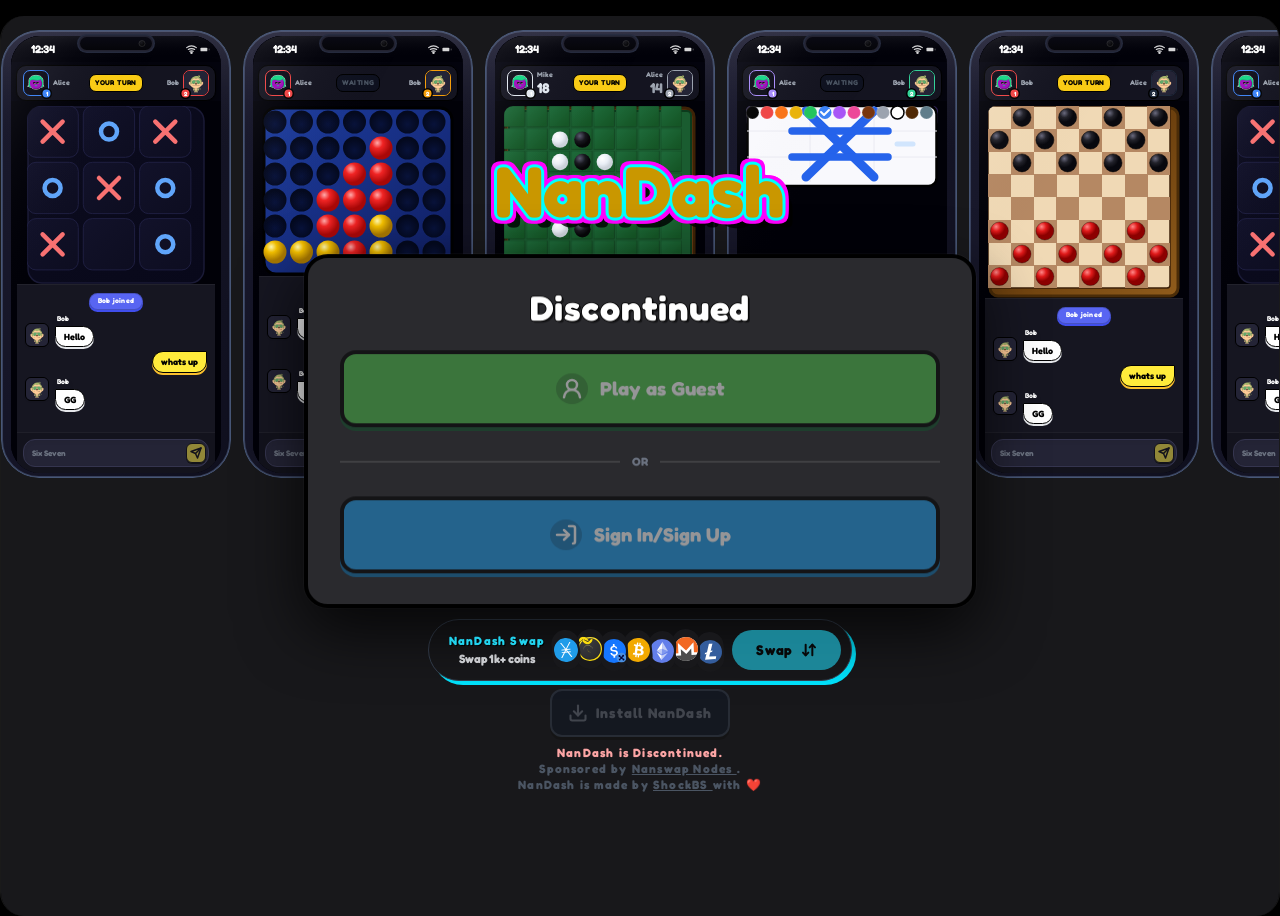
==== commit 496e9460: "remove svgo" ====
--- a/index.html
+++ b/index.html
@@ -1 +1 @@
-<!DOCTYPE html><html lang=en><head><meta charset=UTF-8><meta content="width=device-width,initial-scale=1,maximum-scale=1,user-scalable=no" name=viewport><meta content=#FBDD11 name=theme-color><meta content="only dark" name=color-scheme><meta content=notranslate name=google><title>DISCONTINUED - NanDash</title><meta content="DISCONTINUED. NanDash is Discontinued." name=description><link href=https://nandash.com rel=canonical><link href=/favicon-16x16.png rel=icon sizes=16x16 type=image/png><link href=/favicon-32x32.png rel=icon sizes=32x32 type=image/png><link href=/favicon.ico rel=icon sizes=any><link href=/apple-touch-icon.png rel=apple-touch-icon sizes=180x180><link href=/android-chrome-192x192.png rel=android-chrome-192x192><link href=/android-chrome-512x512.png rel=android-chrome-512x512><meta content=NanDash.com property=og:site_name><meta content=/android-chrome-512x512.png property=og:image><meta content=summary name=twitter:card><meta content=/android-chrome-512x512.png name=twitter:image><link href=https://fonts.googleapis.com rel=preconnect><link href=https://fonts.gstatic.com rel=preconnect crossorigin><link href="https://fonts.googleapis.com/css2?family=Fredoka:wght@300;400;500;600;700&family=JetBrains+Mono:wght@400;700&display=swap" rel=stylesheet><link href=/a.css rel=stylesheet></head><body class="I qd Jb Ka Z od"><div class="I Ea Va ia Ge He Jb Je Ke Le U d notranslate ud" translate=no><main class="I Ha Ka d Ea Ld Ub Vb Wb Z ac via-game-surface"><div class="I Ha Ka c f h i k"><div class="Va ia d zc"><div class="Rd Ga"><div class="I Ga Ra ja yc"><div class="Va qa T d fa gb ph-item" style=contain:strict><svg viewBox="0 0 230 448" height=448 width=230 style=overflow:visible class="c e a s"><defs><linearGradient id=bodyGrad x1=0% x2=100% y1=0% y2=100%><stop offset=0% stop-color=#1a1a2e></stop><stop offset=100% stop-color=#0f0f1e></stop></linearGradient><linearGradient id=innerRimGrad x1=0% x2=0% y1=0% y2=100%><stop offset=0% stop-color=rgba(200,200,220,0.15)></stop><stop offset=30% stop-color=transparent></stop></linearGradient><Jd height=140% id=frameShad width=140% x=-20% y=-10%><feDropShadow dx=0 dy=24 stdDeviation=28 flood-color=rgba(0,0,0,0.95) result=s1></feDropShadow><feDropShadow dx=0 dy=8 stdDeviation=9 flood-color=rgba(0,0,0,0.65) result=s2></feDropShadow><feDropShadow dx=0 dy=0 stdDeviation=11 flood-color=rgba(0,0,0,0.8) result=s3></feDropShadow></Jd></defs><rect height=446 rx=37 width=228 fill=url(#bodyGrad) x=1 y=1 ry=37 stroke=rgba(100,120,160,0.45) stroke-width=2 Jd=url(#frameShad)></rect><rect height=447 rx=37.5 width=229 fill=none x=0.5 y=0.5 ry=37.5 stroke=rgba(80,100,140,0.6) stroke-width=1></rect><rect height=446 rx=37 width=228 fill=url(#innerRimGrad) x=1 y=1 ry=37></rect></svg><div class="Va S c ea fb g j n" style="background:linear-gradient(135deg,#0a0a14 0,#12121f 100%);box-shadow:inset 0 0 20px rgba(0,0,0,.6)"><div class="I Ea Va ia Bb V"><div class="I Ha Va R Ab La ic qa wc"><span class="Hc Sc Zc od">12:34</span><div class="I Ha Sa td"><svg viewBox="0 0 24 24" height=11 width=11 fill=none stroke=white stroke-linecap=round stroke-width=2.5><path d="M1.5 8S6 4 12 4s10.5 4 10.5 4"></path><path d="M5 12s3-2 7-2 7 2 7 2"></path><path d="M8.5 16S10 15 12 15s3.5 1 3.5 1"></path><circle cx=12 cy=19 r=1.5 fill=white></circle></svg> <svg viewBox="0 0 24 24" height=11 width=11 fill=white><rect height=8 rx=2 width=15 x=1 y=8></rect><path d="M20 11v2" stroke=rgba(255,255,255,.4) stroke-linecap=round stroke-width=2></path></svg></div></div><div class="ub qb Eb bc eb qa v zd"><div class="I Ha"><div class="I Ha oa ka Ta Ca"><div class="d qa"><div class="I Ha Ka Cb Ic R Va ga hb qb" style=border-color:#3b82f6><img alt=av class="ia V Xb" loading=eager src=/n.svg></div><svg viewBox="0 0 11 11" height=11 width=11 style=position:absolute;bottom:-3px;right:-3px;display:block><circle cx=5.5 cy=5.5 r=5.5 fill=#000></circle><circle cx=5.5 cy=5.5 r=4 fill=#3b82f6></circle><text fill=#fff font-family=inherit font-size=6 font-weight=900 text-anchor=middle x=5.5 y=5.5 dominant-baseline=central>1</text></svg></div><div class="I Ea Va ka Fa"><span class="Va Lc Sc _a ab fd" style=max-width:44px>Alice</span></div></div><div class="jc qa"><div class="ub qb Lc Rc Uc _c ab hb kc sc" style=background:#facc15;color:#000>YOUR TURN</div></div><div class="I Ha oa ka Ta Da"><div class="d qa"><div class="I Ha Ka Cb Ic R Va ga hb qb" style=border-color:#ef4444><img alt=av class="ia V Xb" loading=eager src=/b.svg></div><svg viewBox="0 0 11 11" height=11 width=11 style=position:absolute;bottom:-3px;left:-3px;display:block><circle cx=5.5 cy=5.5 r=5.5 fill=#000></circle><circle cx=5.5 cy=5.5 r=4 fill=#ef4444></circle><text fill=#fff font-family=inherit font-size=6 font-weight=900 text-anchor=middle x=5.5 y=5.5 dominant-baseline=central>2</text></svg></div><div class="I Ea Va ka Ga"><span class="Va Lc Sc _a ab fd" style=max-width:44px>Bob</span></div></div></div></div><div class="I Ha Va Ea Ia W cc oa zb"><svg viewBox="0 0 178 178" height=178 width=178 style=width:178px;border-radius:14px;flex-shrink:0 class fill=none><defs><linearGradient id=ttt-a x1=0 x2=1 y1=0 y2=1><stop offset=0 stop-color=#0c0c1e></stop><stop offset=1 stop-color=#08081a></stop></linearGradient><linearGradient id=ttt-b x1=0 x2=1 y1=0 y2=1><stop offset=0 stop-color=#12122a></stop><stop offset=1 stop-color=#0d0d20></stop></linearGradient><Jd height=200% id=ttt-c width=200% x=-50% y=-50%><feDropShadow dx=0 dy=0 stdDeviation=2 flood-color=#f87171 flood-opacity=0.75></feDropShadow></Jd><Jd height=200% id=ttt-d width=200% x=-50% y=-50%><feDropShadow dx=0 dy=0 stdDeviation=2 flood-color=#60a5fa flood-opacity=0.75></feDropShadow></Jd></defs><rect height=178 rx=14 width=178 fill=url(#ttt-a) stroke=#1a1a36 stroke-width=1.5></rect><g ya="translate(7 7)"><rect height=51.3 rx=9 width=51.3 fill=url(#ttt-b) stroke=#1e1e40></rect><path d="m15.6 15.6 20 20m0-20-20 20" stroke=#f87171 stroke-linecap=round stroke-width=4.5 Jd=url(#ttt-c)></path><rect height=51.3 rx=9 width=51.3 fill=url(#ttt-b) x=56.3 stroke=#1e1e40></rect><circle cx=82 cy=25.6 r=8 stroke=#60a5fa stroke-width=4.5 Jd=url(#ttt-d)></circle><rect height=51.3 rx=9 width=51.3 fill=url(#ttt-b) x=112.6 stroke=#1e1e40></rect><path d="m128.3 15.6 20 20m0-20-20 20" stroke=#f87171 stroke-linecap=round stroke-width=4.5 Jd=url(#ttt-c)></path><rect height=51.3 rx=9 width=51.3 fill=url(#ttt-b) y=56.3 stroke=#1e1e40></rect><circle cx=25.6 cy=82 r=8 stroke=#60a5fa stroke-width=4.5 Jd=url(#ttt-d)></circle><rect height=51.3 rx=9 width=51.3 fill=url(#ttt-b) x=56.3 y=56.3 stroke=#1e1e40></rect><path d="m72 72 20 20m0-20L72 92" stroke=#f87171 stroke-linecap=round stroke-width=4.5 Jd=url(#ttt-c)></path><rect height=51.3 rx=9 width=51.3 fill=url(#ttt-b) x=112.6 y=56.3 stroke=#1e1e40></rect><circle cx=138.3 cy=82 r=8 stroke=#60a5fa stroke-width=4.5 Jd=url(#ttt-d)></circle><rect height=51.3 rx=9 width=51.3 fill=url(#ttt-b) y=112.6 stroke=#1e1e40></rect><path d="m15.6 128.3 20 20m0-20-20 20" stroke=#f87171 stroke-linecap=round stroke-width=4.5 Jd=url(#ttt-c)></path><rect height=51.3 rx=9 width=51.3 fill=url(#ttt-b) x=56.3 y=112.6 stroke=#1e1e40></rect><rect height=51.3 rx=9 width=51.3 fill=url(#ttt-b) x=112.6 y=112.6 stroke=#1e1e40></rect><circle cx=138.3 cy=138.3 r=8 stroke=#60a5fa stroke-width=4.5 Jd=url(#ttt-d)></circle></g></svg><section class="I Ea Va ia Bc Fb Y be oa rb yb"><div class="I Ea oa W Ma Qd Xa Ya _b ne sm:ga_b"><div class="I ra Ka"><span class="Lc Rc Ac Hb cd ec ib lc nb od vb wd">Bob joined</span></div><div class="I ra ia Ia Na"><div class="I Ea Ja"><div class="Va Cb Gd O _d ca fe jb nb ra ub"><img alt="" class="ia V Xb" loading=lazy src=/b.svg></div></div><div class="I Ea ka Fa la"><span class="Rc od cd Id Kc x z ze">Bob</span><div class="d kb nb Be Mc Sc Yc bb dc gd mc pe ub Sb lb xd">Hello</div></div></div><div class="I ra ia Ja"><div class="d kb nb Be Mc Sc Yc bb dc gd mc pe ub Ib la mb yd">whats up</div></div><div class="I ra ia Ia Na"><div class="Va Cb Gd O _d ca fe jb nb ra ub"><img alt="" class="ia V Xb" loading=lazy src=/b.svg></div><div class="I Ea ka Fa la"><span class="Rc od cd Id Kc x z ze">Bob</span><div class="d kb nb Be Mc Sc Yc bb dc gd mc pe ub Sb lb xd">GG</div></div></div></div><div class="Zb Db me ra rb yb"><div class="I Ha nb Fd Gb P Yb ae d kb tb te uc"><span class="Lc Sc Ae Za ka ld oa">Six Seven</span> <span class="I Ha Ka ra A Ib N Zd ba ee gd jb nb rd ub vd"><svg viewBox="0 0 24 24" class="L Xd _ ce" fill=none stroke=currentColor stroke-linecap=round stroke-linejoin=round stroke-width=3 aria-hidden=true><path d="m22 2-7 20-4-9-9-4Z"></path><path d="M22 2 11 13"></path></svg></span></div></div></section></div></div></div><svg viewBox="0 0 230 448" height=448 width=230 class="c e a p"><defs><linearGradient id=glareGrad x1=0% x2=85% y1=0% y2=100%><stop offset=0% stop-color=rgba(255,255,255,0.08)></stop><stop offset=18% stop-color=rgba(255,255,255,0.02)></stop><stop offset=38% stop-color=transparent></stop></linearGradient><linearGradient id=screenInsetGrad x1=0% x2=0% y1=0% y2=100%><stop offset=0% stop-color=rgba(255,255,255,0.06)></stop><stop offset=5% stop-color=transparent></stop></linearGradient><linearGradient id=notchGrad x1=0% x2=0% y1=0% y2=100%><stop offset=0% stop-color=#0a0a14></stop><stop offset=100% stop-color=#050509></stop></linearGradient><radialGradient cx=38% cy=34% id=camGrad r=60%><stop offset=0% stop-color=#1a1a20></stop><stop offset=100% stop-color=#050507></stop></radialGradient><clipPath id=screenClip><rect height=437 rx=29 width=210 x=10 y=6></rect></clipPath><Jd height=300% id=notchShad width=160% x=-30% y=-50%><feDropShadow dx=0 dy=2 stdDeviation=4 flood-color=rgba(0,0,0,0.95)></feDropShadow></Jd></defs><rect height=437 rx=29 width=210 fill=url(#glareGrad) x=10 y=6 clip-path=url(#screenClip)></rect><rect height=437 rx=29 width=210 fill=url(#screenInsetGrad) x=10 y=6 clip-path=url(#screenClip)></rect><rect height=19 rx=9.5 width=78 fill=rgba(40,45,65,0.95) x=76 y=4></rect><rect height=16 rx=8 width=75 fill=#222230 x=77.5 y=5.5></rect><rect height=13 rx=6.5 width=72 fill=url(#notchGrad) x=79 y=7 Jd=url(#notchShad)></rect><circle cx=141 cy=13.5 r=3 fill=url(#camGrad)></circle><circle cx=141 cy=13.5 r=3 fill=none stroke=rgba(255,255,255,0.12) stroke-width=1></circle></svg></div><div class="Va qa T d fa gb ph-item" style=contain:strict><svg viewBox="0 0 230 448" height=448 width=230 style=overflow:visible class="c e a s"><defs><linearGradient id=bodyGrad x1=0% x2=100% y1=0% y2=100%><stop offset=0% stop-color=#1a1a2e></stop><stop offset=100% stop-color=#0f0f1e></stop></linearGradient><linearGradient id=innerRimGrad x1=0% x2=0% y1=0% y2=100%><stop offset=0% stop-color=rgba(200,200,220,0.15)></stop><stop offset=30% stop-color=transparent></stop></linearGradient><Jd height=140% id=frameShad width=140% x=-20% y=-10%><feDropShadow dx=0 dy=24 stdDeviation=28 flood-color=rgba(0,0,0,0.95) result=s1></feDropShadow><feDropShadow dx=0 dy=8 stdDeviation=9 flood-color=rgba(0,0,0,0.65) result=s2></feDropShadow><feDropShadow dx=0 dy=0 stdDeviation=11 flood-color=rgba(0,0,0,0.8) result=s3></feDropShadow></Jd></defs><rect height=446 rx=37 width=228 fill=url(#bodyGrad) x=1 y=1 ry=37 stroke=rgba(100,120,160,0.45) stroke-width=2 Jd=url(#frameShad)></rect><rect height=447 rx=37.5 width=229 fill=none x=0.5 y=0.5 ry=37.5 stroke=rgba(80,100,140,0.6) stroke-width=1></rect><rect height=446 rx=37 width=228 fill=url(#innerRimGrad) x=1 y=1 ry=37></rect></svg><div class="Va S c ea fb g j n" style="background:linear-gradient(135deg,#0a0a14 0,#12121f 100%);box-shadow:inset 0 0 20px rgba(0,0,0,.6)"><div class="I Ea Va ia Bb V"><div class="I Ha Va R Ab La ic qa wc"><span class="Hc Sc Zc od">12:34</span><div class="I Ha Sa td"><svg viewBox="0 0 24 24" height=11 width=11 fill=none stroke=white stroke-linecap=round stroke-width=2.5><path d="M1.5 8S6 4 12 4s10.5 4 10.5 4"></path><path d="M5 12s3-2 7-2 7 2 7 2"></path><path d="M8.5 16S10 15 12 15s3.5 1 3.5 1"></path><circle cx=12 cy=19 r=1.5 fill=white></circle></svg> <svg viewBox="0 0 24 24" height=11 width=11 fill=white><rect height=8 rx=2 width=15 x=1 y=8></rect><path d="M20 11v2" stroke=rgba(255,255,255,.4) stroke-linecap=round stroke-width=2></path></svg></div></div><div class="ub qb Eb bc eb qa v zd"><div class="I Ha"><div class="I Ha oa ka Ta Ca"><div class="d qa"><div class="I Ha Ka Cb Ic R Va ga hb qb" style=border-color:#ef4444><img alt=av class="ia V Xb" loading=eager src=/n.svg></div><svg viewBox="0 0 11 11" height=11 width=11 style=position:absolute;bottom:-3px;right:-3px;display:block><circle cx=5.5 cy=5.5 r=5.5 fill=#000></circle><circle cx=5.5 cy=5.5 r=4 fill=#ef4444></circle><text fill=#fff font-family=inherit font-size=6 font-weight=900 text-anchor=middle x=5.5 y=5.5 dominant-baseline=central>1</text></svg></div><div class="I Ea Va ka Fa"><span class="Va Lc Sc _a ab fd" style=max-width:44px>Alice</span></div></div><div class="jc qa"><div class="ub qb Lc Rc Uc _c ab hb kc sc" style=background:#0f1220;color:#4b5563>Waiting</div></div><div class="I Ha oa ka Ta Da"><div class="d qa"><div class="I Ha Ka Cb Ic R Va ga hb qb" style=border-color:#f59e0b><img alt=av class="ia V Xb" loading=eager src=/b.svg></div><svg viewBox="0 0 11 11" height=11 width=11 style=position:absolute;bottom:-3px;left:-3px;display:block><circle cx=5.5 cy=5.5 r=5.5 fill=#000></circle><circle cx=5.5 cy=5.5 r=4 fill=#f59e0b></circle><text fill=#fff font-family=inherit font-size=6 font-weight=900 text-anchor=middle x=5.5 y=5.5 dominant-baseline=central>2</text></svg></div><div class="I Ea Va ka Ga"><span class="Va Lc Sc _a ab fd" style=max-width:44px>Bob</span></div></div></div></div><div class="I Ha Va Ea Ia W cc oa zb"><svg viewBox="0 0 192 170" height=170 width=192 style=width:192px;border-radius:12px;flex-shrink:0 class fill=none><defs><radialGradient cx=34% cy=28% id=c4-b r=60%><stop offset=0 stop-color=#faa></stop><stop offset=0.4 stop-color=#f02424></stop><stop offset=1 stop-color=#a80808></stop></radialGradient><radialGradient cx=34% cy=28% id=c4-c r=60%><stop offset=0 stop-color=#fff9b0></stop><stop offset=0.4 stop-color=#f4c000></stop><stop offset=1 stop-color=#a87800></stop></radialGradient><radialGradient cx=50% cy=60% id=c4-d r=50%><stop offset=0 stop-color=#08123a></stop><stop offset=1 stop-color=#04091e></stop></radialGradient><linearGradient id=c4-a x1=0 x2=1 y1=0 y2=1><stop offset=0 stop-color=#1d3d9e></stop><stop offset=0.5 stop-color=#172e82></stop><stop offset=1 stop-color=#101e60></stop></linearGradient></defs><rect height=170 rx=12 width=192 fill=url(#c4-a) stroke=#000 stroke-width=3></rect><g ya="translate(5 5)"><circle cx=92.5 cy=146 r=11.5 fill=url(#c4-b)></circle><circle cx=92.5 cy=120 r=11.5 fill=url(#c4-b)></circle><circle cx=92.5 cy=94 r=11.5 fill=url(#c4-b)></circle><circle cx=92.5 cy=68 r=11.5 fill=url(#c4-b)></circle><circle cx=119 cy=146 r=11.5 fill=url(#c4-c)></circle><circle cx=119 cy=120 r=11.5 fill=url(#c4-c)></circle><circle cx=119 cy=94 r=11.5 fill=url(#c4-b)></circle><circle cx=119 cy=68 r=11.5 fill=url(#c4-b)></circle><circle cx=119 cy=42 r=11.5 fill=url(#c4-b)></circle><circle cx=66 cy=146 r=11.5 fill=url(#c4-c)></circle><circle cx=66 cy=120 r=11.5 fill=url(#c4-b)></circle><circle cx=66 cy=94 r=11.5 fill=url(#c4-b)></circle><circle cx=39.5 cy=146 r=11.5 fill=url(#c4-c)></circle><circle cx=13 cy=146 r=11.5 fill=url(#c4-c)></circle><g fill=url(#c4-d)><circle cx=13 cy=120 r=11.5></circle><circle cx=13 cy=94 r=11.5></circle><circle cx=13 cy=68 r=11.5></circle><circle cx=13 cy=42 r=11.5></circle><circle cx=13 cy=16 r=11.5></circle><circle cx=39.5 cy=120 r=11.5></circle><circle cx=39.5 cy=94 r=11.5></circle><circle cx=39.5 cy=68 r=11.5></circle><circle cx=39.5 cy=42 r=11.5></circle><circle cx=39.5 cy=16 r=11.5></circle><circle cx=66 cy=68 r=11.5></circle><circle cx=66 cy=42 r=11.5></circle><circle cx=66 cy=16 r=11.5></circle><circle cx=92.5 cy=42 r=11.5></circle><circle cx=92.5 cy=16 r=11.5></circle><circle cx=119 cy=16 r=11.5></circle><circle cx=145.5 cy=146 r=11.5></circle><circle cx=145.5 cy=120 r=11.5></circle><circle cx=145.5 cy=94 r=11.5></circle><circle cx=145.5 cy=68 r=11.5></circle><circle cx=145.5 cy=42 r=11.5></circle><circle cx=145.5 cy=16 r=11.5></circle><circle cx=172 cy=146 r=11.5></circle><circle cx=172 cy=120 r=11.5></circle><circle cx=172 cy=94 r=11.5></circle><circle cx=172 cy=68 r=11.5></circle><circle cx=172 cy=42 r=11.5></circle><circle cx=172 cy=16 r=11.5></circle></g></g></svg><section class="I Ea Va ia Bc Fb Y be oa rb yb"><div class="I Ea oa W Ma Qd Xa Ya _b ne sm:ga_b"><div class="I ra Ka"><span class="Lc Rc Ac Hb cd ec ib lc nb od vb wd">Bob joined</span></div><div class="I ra ia Ia Na"><div class="I Ea Ja"><div class="Va Cb Gd O _d ca fe jb nb ra ub"><img alt="" class="ia V Xb" loading=lazy src=/b.svg></div></div><div class="I Ea ka Fa la"><span class="Rc od cd Id Kc x z ze">Bob</span><div class="d kb nb Be Mc Sc Yc bb dc gd mc pe ub Sb lb xd">Hello</div></div></div><div class="I ra ia Ja"><div class="d kb nb Be Mc Sc Yc bb dc gd mc pe ub Ib la mb yd">whats up</div></div><div class="I ra ia Ia Na"><div class="Va Cb Gd O _d ca fe jb nb ra ub"><img alt="" class="ia V Xb" loading=lazy src=/b.svg></div><div class="I Ea ka Fa la"><span class="Rc od cd Id Kc x z ze">Bob</span><div class="d kb nb Be Mc Sc Yc bb dc gd mc pe ub Sb lb xd">GG</div></div></div></div><div class="Zb Db me ra rb yb"><div class="I Ha nb Fd Gb P Yb ae d kb tb te uc"><span class="Lc Sc Ae Za ka ld oa">Six Seven</span> <span class="I Ha Ka ra A Ib N Zd ba ee gd jb nb rd ub vd"><svg viewBox="0 0 24 24" class="L Xd _ ce" fill=none stroke=currentColor stroke-linecap=round stroke-linejoin=round stroke-width=3 aria-hidden=true><path d="m22 2-7 20-4-9-9-4Z"></path><path d="M22 2 11 13"></path></svg></span></div></div></section></div></div></div><svg viewBox="0 0 230 448" height=448 width=230 class="c e a p"><defs><linearGradient id=glareGrad x1=0% x2=85% y1=0% y2=100%><stop offset=0% stop-color=rgba(255,255,255,0.08)></stop><stop offset=18% stop-color=rgba(255,255,255,0.02)></stop><stop offset=38% stop-color=transparent></stop></linearGradient><linearGradient id=screenInsetGrad x1=0% x2=0% y1=0% y2=100%><stop offset=0% stop-color=rgba(255,255,255,0.06)></stop><stop offset=5% stop-color=transparent></stop></linearGradient><linearGradient id=notchGrad x1=0% x2=0% y1=0% y2=100%><stop offset=0% stop-color=#0a0a14></stop><stop offset=100% stop-color=#050509></stop></linearGradient><radialGradient cx=38% cy=34% id=camGrad r=60%><stop offset=0% stop-color=#1a1a20></stop><stop offset=100% stop-color=#050507></stop></radialGradient><clipPath id=screenClip><rect height=437 rx=29 width=210 x=10 y=6></rect></clipPath><Jd height=300% id=notchShad width=160% x=-30% y=-50%><feDropShadow dx=0 dy=2 stdDeviation=4 flood-color=rgba(0,0,0,0.95)></feDropShadow></Jd></defs><rect height=437 rx=29 width=210 fill=url(#glareGrad) x=10 y=6 clip-path=url(#screenClip)></rect><rect height=437 rx=29 width=210 fill=url(#screenInsetGrad) x=10 y=6 clip-path=url(#screenClip)></rect><rect height=19 rx=9.5 width=78 fill=rgba(40,45,65,0.95) x=76 y=4></rect><rect height=16 rx=8 width=75 fill=#222230 x=77.5 y=5.5></rect><rect height=13 rx=6.5 width=72 fill=url(#notchGrad) x=79 y=7 Jd=url(#notchShad)></rect><circle cx=141 cy=13.5 r=3 fill=url(#camGrad)></circle><circle cx=141 cy=13.5 r=3 fill=none stroke=rgba(255,255,255,0.12) stroke-width=1></circle></svg></div><div class="Va qa T d fa gb ph-item" style=contain:strict><svg viewBox="0 0 230 448" height=448 width=230 style=overflow:visible class="c e a s"><defs><linearGradient id=bodyGrad x1=0% x2=100% y1=0% y2=100%><stop offset=0% stop-color=#1a1a2e></stop><stop offset=100% stop-color=#0f0f1e></stop></linearGradient><linearGradient id=innerRimGrad x1=0% x2=0% y1=0% y2=100%><stop offset=0% stop-color=rgba(200,200,220,0.15)></stop><stop offset=30% stop-color=transparent></stop></linearGradient><Jd height=140% id=frameShad width=140% x=-20% y=-10%><feDropShadow dx=0 dy=24 stdDeviation=28 flood-color=rgba(0,0,0,0.95) result=s1></feDropShadow><feDropShadow dx=0 dy=8 stdDeviation=9 flood-color=rgba(0,0,0,0.65) result=s2></feDropShadow><feDropShadow dx=0 dy=0 stdDeviation=11 flood-color=rgba(0,0,0,0.8) result=s3></feDropShadow></Jd></defs><rect height=446 rx=37 width=228 fill=url(#bodyGrad) x=1 y=1 ry=37 stroke=rgba(100,120,160,0.45) stroke-width=2 Jd=url(#frameShad)></rect><rect height=447 rx=37.5 width=229 fill=none x=0.5 y=0.5 ry=37.5 stroke=rgba(80,100,140,0.6) stroke-width=1></rect><rect height=446 rx=37 width=228 fill=url(#innerRimGrad) x=1 y=1 ry=37></rect></svg><div class="Va S c ea fb g j n" style="background:linear-gradient(135deg,#0a0a14 0,#12121f 100%);box-shadow:inset 0 0 20px rgba(0,0,0,.6)"><div class="I Ea Va ia Bb V"><div class="I Ha Va R Ab La ic qa wc"><span class="Hc Sc Zc od">12:34</span><div class="I Ha Sa td"><svg viewBox="0 0 24 24" height=11 width=11 fill=none stroke=white stroke-linecap=round stroke-width=2.5><path d="M1.5 8S6 4 12 4s10.5 4 10.5 4"></path><path d="M5 12s3-2 7-2 7 2 7 2"></path><path d="M8.5 16S10 15 12 15s3.5 1 3.5 1"></path><circle cx=12 cy=19 r=1.5 fill=white></circle></svg> <svg viewBox="0 0 24 24" height=11 width=11 fill=white><rect height=8 rx=2 width=15 x=1 y=8></rect><path d="M20 11v2" stroke=rgba(255,255,255,.4) stroke-linecap=round stroke-width=2></path></svg></div></div><div class="ub qb Eb bc eb qa v zd"><div class="I Ha"><div class="I Ha oa ka Ta Ca"><div class="d qa"><div class="I Ha Ka Cb Ic R Va ga hb qb" style=border-color:#e2e8f0><img alt=av class="ia V Xb" loading=eager src=/n.svg></div><svg viewBox="0 0 11 11" height=11 width=11 style=position:absolute;bottom:-3px;right:-3px;display:block><circle cx=5.5 cy=5.5 r=5.5 fill=#000></circle><circle cx=5.5 cy=5.5 r=4 fill=#e2e8f0></circle><text fill=#fff font-family=inherit font-size=6 font-weight=900 text-anchor=middle x=5.5 y=5.5 dominant-baseline=central>1</text></svg></div><div class="I Ea Va ka Fa"><span class="Va Lc Sc _a ab fd" style=max-width:44px>Mike </span><span class="Rc Jc Vc" style=color:#e2e8f0>18</span></div></div><div class="jc qa"><div class="ub qb Lc Rc Uc _c ab hb kc sc" style=background:#facc15;color:#000>YOUR TURN</div></div><div class="I Ha oa ka Ta Da"><div class="d qa"><div class="I Ha Ka Cb Ic R Va ga hb qb" style=border-color:#9ca3af><img alt=av class="ia V Xb" loading=eager src=/b.svg></div><svg viewBox="0 0 11 11" height=11 width=11 style=position:absolute;bottom:-3px;left:-3px;display:block><circle cx=5.5 cy=5.5 r=5.5 fill=#000></circle><circle cx=5.5 cy=5.5 r=4 fill=#9ca3af></circle><text fill=#fff font-family=inherit font-size=6 font-weight=900 text-anchor=middle x=5.5 y=5.5 dominant-baseline=central>2</text></svg></div><div class="I Ea Va ka Ga"><span class="Va Lc Sc _a ab fd" style=max-width:44px>Alice </span><span class="Rc Jc Vc" style=color:#9ca3af>14</span></div></div></div></div><div class="I Ha Va Ea Ia W cc oa zb"><svg viewBox="0 0 192 192" height=192 width=192 style=width:192px;border-radius:9px;flex-shrink:0 class fill=none><defs><radialGradient cx=34% cy=28% id=rev-d r=60%><stop offset=0% stop-color=#fff></stop><stop offset=58% stop-color=#eaeff6></stop><stop offset=100% stop-color=#ccd2da></stop></radialGradient><radialGradient cx=34% cy=28% id=rev-e r=60%><stop offset=0% stop-color=#5a5a70></stop><stop offset=56% stop-color=#18181e></stop><stop offset=100% stop-color=#060608></stop></radialGradient><linearGradient id=rev-a x1=14% x2=85% y1=14% y2=85%><stop offset=0% stop-color=#8c5420></stop><stop offset=50% stop-color=#5e3510></stop><stop offset=100% stop-color=#8c5420></stop></linearGradient><linearGradient id=rev-b x1=14% x2=85% y1=14% y2=85%><stop offset=0% stop-color=#1d6838></stop><stop offset=100% stop-color=#155626></stop></linearGradient></defs><rect height=192 rx=9 width=192 fill=url(#rev-a) stroke=#3e2206 stroke-width=3></rect><rect height=182 rx=4 width=182 fill=#1a5c30 x=5 y=5 stroke=#0c3a1c stroke-width=2></rect><g ya="translate(7 7)"><pattern height=22.4 id=rev-c patternUnits=userSpaceOnUse width=22.4 x=0 y=0><rect height=20.9 rx=1 width=20.9 fill=url(#rev-b) stroke=rgba(0,0,0,0.2)></rect></pattern><path d="M0 0h178v178H0z" fill=url(#rev-c)></path><circle cx=56.0 cy=33.6 r=8.2 fill=url(#rev-d)></circle><circle cx=78.4 cy=33.6 r=8.2 fill=url(#rev-e)></circle><circle cx=56.0 cy=56.0 r=8.2 fill=url(#rev-d)></circle><circle cx=78.4 cy=56.0 r=8.2 fill=url(#rev-e)></circle><circle cx=100.8 cy=56.0 r=8.2 fill=url(#rev-d)></circle><circle cx=78.4 cy=78.4 r=8.2 fill=url(#rev-d)></circle><circle cx=100.8 cy=78.4 r=8.2 fill=url(#rev-d)></circle><circle cx=123.2 cy=78.4 r=8.2 fill=url(#rev-e)></circle><circle cx=56.0 cy=100.8 r=8.2 fill=url(#rev-e)></circle><circle cx=78.4 cy=100.8 r=8.2 fill=url(#rev-e)></circle><circle cx=100.8 cy=100.8 r=8.2 fill=url(#rev-d)></circle><circle cx=123.2 cy=100.8 r=8.2 fill=url(#rev-d)></circle><circle cx=56.0 cy=123.2 r=8.2 fill=url(#rev-d)></circle><circle cx=78.4 cy=123.2 r=8.2 fill=url(#rev-e)></circle></g></svg><section class="I Ea Va ia Bc Fb Y be oa rb yb"><div class="I Ea oa W Ma Qd Xa Ya _b ne sm:ga_b"><div class="I ra Ka"><span class="Lc Rc Ac Hb cd ec ib lc nb od vb wd">Bob joined</span></div><div class="I ra ia Ia Na"><div class="I Ea Ja"><div class="Va Cb Gd O _d ca fe jb nb ra ub"><img alt="" class="ia V Xb" loading=lazy src=/b.svg></div></div><div class="I Ea ka Fa la"><span class="Rc od cd Id Kc x z ze">Bob</span><div class="d kb nb Be Mc Sc Yc bb dc gd mc pe ub Sb lb xd">Hello</div></div></div><div class="I ra ia Ja"><div class="d kb nb Be Mc Sc Yc bb dc gd mc pe ub Ib la mb yd">whats up</div></div><div class="I ra ia Ia Na"><div class="Va Cb Gd O _d ca fe jb nb ra ub"><img alt="" class="ia V Xb" loading=lazy src=/b.svg></div><div class="I Ea ka Fa la"><span class="Rc od cd Id Kc x z ze">Bob</span><div class="d kb nb Be Mc Sc Yc bb dc gd mc pe ub Sb lb xd">GG</div></div></div></div><div class="Zb Db me ra rb yb"><div class="I Ha nb Fd Gb P Yb ae d kb tb te uc"><span class="Lc Sc Ae Za ka ld oa">Six Seven</span> <span class="I Ha Ka ra A Ib N Zd ba ee gd jb nb rd ub vd"><svg viewBox="0 0 24 24" class="L Xd _ ce" fill=none stroke=currentColor stroke-linecap=round stroke-linejoin=round stroke-width=3 aria-hidden=true><path d="m22 2-7 20-4-9-9-4Z"></path><path d="M22 2 11 13"></path></svg></span></div></div></section></div></div></div><svg viewBox="0 0 230 448" height=448 width=230 class="c e a p"><defs><linearGradient id=glareGrad x1=0% x2=85% y1=0% y2=100%><stop offset=0% stop-color=rgba(255,255,255,0.08)></stop><stop offset=18% stop-color=rgba(255,255,255,0.02)></stop><stop offset=38% stop-color=transparent></stop></linearGradient><linearGradient id=screenInsetGrad x1=0% x2=0% y1=0% y2=100%><stop offset=0% stop-color=rgba(255,255,255,0.06)></stop><stop offset=5% stop-color=transparent></stop></linearGradient><linearGradient id=notchGrad x1=0% x2=0% y1=0% y2=100%><stop offset=0% stop-color=#0a0a14></stop><stop offset=100% stop-color=#050509></stop></linearGradient><radialGradient cx=38% cy=34% id=camGrad r=60%><stop offset=0% stop-color=#1a1a20></stop><stop offset=100% stop-color=#050507></stop></radialGradient><clipPath id=screenClip><rect height=437 rx=29 width=210 x=10 y=6></rect></clipPath><Jd height=300% id=notchShad width=160% x=-30% y=-50%><feDropShadow dx=0 dy=2 stdDeviation=4 flood-color=rgba(0,0,0,0.95)></feDropShadow></Jd></defs><rect height=437 rx=29 width=210 fill=url(#glareGrad) x=10 y=6 clip-path=url(#screenClip)></rect><rect height=437 rx=29 width=210 fill=url(#screenInsetGrad) x=10 y=6 clip-path=url(#screenClip)></rect><rect height=19 rx=9.5 width=78 fill=rgba(40,45,65,0.95) x=76 y=4></rect><rect height=16 rx=8 width=75 fill=#222230 x=77.5 y=5.5></rect><rect height=13 rx=6.5 width=72 fill=url(#notchGrad) x=79 y=7 Jd=url(#notchShad)></rect><circle cx=141 cy=13.5 r=3 fill=url(#camGrad)></circle><circle cx=141 cy=13.5 r=3 fill=none stroke=rgba(255,255,255,0.12) stroke-width=1></circle></svg></div><div class="Va qa T d fa gb ph-item" style=contain:strict><svg viewBox="0 0 230 448" height=448 width=230 style=overflow:visible class="c e a s"><defs><linearGradient id=bodyGrad x1=0% x2=100% y1=0% y2=100%><stop offset=0% stop-color=#1a1a2e></stop><stop offset=100% stop-color=#0f0f1e></stop></linearGradient><linearGradient id=innerRimGrad x1=0% x2=0% y1=0% y2=100%><stop offset=0% stop-color=rgba(200,200,220,0.15)></stop><stop offset=30% stop-color=transparent></stop></linearGradient><Jd height=140% id=frameShad width=140% x=-20% y=-10%><feDropShadow dx=0 dy=24 stdDeviation=28 flood-color=rgba(0,0,0,0.95) result=s1></feDropShadow><feDropShadow dx=0 dy=8 stdDeviation=9 flood-color=rgba(0,0,0,0.65) result=s2></feDropShadow><feDropShadow dx=0 dy=0 stdDeviation=11 flood-color=rgba(0,0,0,0.8) result=s3></feDropShadow></Jd></defs><rect height=446 rx=37 width=228 fill=url(#bodyGrad) x=1 y=1 ry=37 stroke=rgba(100,120,160,0.45) stroke-width=2 Jd=url(#frameShad)></rect><rect height=447 rx=37.5 width=229 fill=none x=0.5 y=0.5 ry=37.5 stroke=rgba(80,100,140,0.6) stroke-width=1></rect><rect height=446 rx=37 width=228 fill=url(#innerRimGrad) x=1 y=1 ry=37></rect></svg><div class="Va S c ea fb g j n" style="background:linear-gradient(135deg,#0a0a14 0,#12121f 100%);box-shadow:inset 0 0 20px rgba(0,0,0,.6)"><div class="I Ea Va ia Bb V"><div class="I Ha Va R Ab La ic qa wc"><span class="Hc Sc Zc od">12:34</span><div class="I Ha Sa td"><svg viewBox="0 0 24 24" height=11 width=11 fill=none stroke=white stroke-linecap=round stroke-width=2.5><path d="M1.5 8S6 4 12 4s10.5 4 10.5 4"></path><path d="M5 12s3-2 7-2 7 2 7 2"></path><path d="M8.5 16S10 15 12 15s3.5 1 3.5 1"></path><circle cx=12 cy=19 r=1.5 fill=white></circle></svg> <svg viewBox="0 0 24 24" height=11 width=11 fill=white><rect height=8 rx=2 width=15 x=1 y=8></rect><path d="M20 11v2" stroke=rgba(255,255,255,.4) stroke-linecap=round stroke-width=2></path></svg></div></div><div class="ub qb Eb bc eb qa v zd"><div class="I Ha"><div class="I Ha oa ka Ta Ca"><div class="d qa"><div class="I Ha Ka Cb Ic R Va ga hb qb" style=border-color:#a78bfa><img alt=av class="ia V Xb" loading=eager src=/n.svg></div><svg viewBox="0 0 11 11" height=11 width=11 style=position:absolute;bottom:-3px;right:-3px;display:block><circle cx=5.5 cy=5.5 r=5.5 fill=#000></circle><circle cx=5.5 cy=5.5 r=4 fill=#a78bfa></circle><text fill=#fff font-family=inherit font-size=6 font-weight=900 text-anchor=middle x=5.5 y=5.5 dominant-baseline=central>1</text></svg></div><div class="I Ea Va ka Fa"><span class="Va Lc Sc _a ab fd" style=max-width:44px>Alice</span></div></div><div class="jc qa"><div class="ub qb Lc Rc Uc _c ab hb kc sc" style=background:#0f1220;color:#4b5563>Waiting</div></div><div class="I Ha oa ka Ta Da"><div class="d qa"><div class="I Ha Ka Cb Ic R Va ga hb qb" style=border-color:#34d399><img alt=av class="ia V Xb" loading=eager src=/b.svg></div><svg viewBox="0 0 11 11" height=11 width=11 style=position:absolute;bottom:-3px;left:-3px;display:block><circle cx=5.5 cy=5.5 r=5.5 fill=#000></circle><circle cx=5.5 cy=5.5 r=4 fill=#34d399></circle><text fill=#fff font-family=inherit font-size=6 font-weight=900 text-anchor=middle x=5.5 y=5.5 dominant-baseline=central>2</text></svg></div><div class="I Ea Va ka Ga"><span class="Va Lc Sc _a ab fd" style=max-width:44px>Bob</span></div></div></div></div><div class="I Ha Va Ea Ia W cc oa zb"><svg viewBox="0 0 192 192" height=192 width=192 style=width:192px;flex-shrink:0 class fill=none><rect height=20 rx=4 width=192 fill=#1a1632 stroke=#2e2254 stroke-width=1.5></rect><text fill=#c4b5fd font-family=sans-serif font-size=8 font-weight=bold text-anchor=middle x=96 y=13>✏️ Bob is drawing</text><g ya="translate(0 25)"><text fill=#f1f5f9 font-family=sans-serif font-size=9.5 font-weight=900 text-anchor=middle x=70 y=10>N</text><rect height=1.5 rx=1 width=10 fill=#94a3b8 x=65 y=12></rect><text fill=#f1f5f9 font-family=sans-serif font-size=9.5 font-weight=900 text-anchor=middle x=85 y=10>A</text><rect height=1.5 rx=1 width=10 fill=#94a3b8 x=80 y=12></rect><text fill=#f1f5f9 font-family=sans-serif font-size=9.5 font-weight=900 text-anchor=middle x=100 y=10>N</text><rect height=1.5 rx=1 width=10 fill=#94a3b8 x=95 y=12></rect><text fill=#f1f5f9 font-family=sans-serif font-size=9.5 font-weight=900 text-anchor=middle x=115 y=10>O</text><rect height=1.5 rx=1 width=10 fill=#94a3b8 x=110 y=12></rect></g><g ya="translate(0 45)"><rect height=80 rx=8 width=192 fill=#f9f9fd stroke=#000 stroke-width=2.5></rect><path d="M0 25h192M0 51h192M64 0v76m64-76v76" stroke=#eaeaf2></path><path d="m60 5 68 66m0-66L60 71" stroke=#2563eb stroke-linecap=round stroke-width=9></path><path d="M46 25h96M46 51h96" stroke=#2563eb stroke-linecap=round stroke-width=7.5></path><path d="M151 38h16" stroke=#93c5fd stroke-linecap=round stroke-width=5 opacity=0.4></path></g><g ya="translate(2 130)"><circle cx=6.5 cy=6.5 r=6.5 fill=#000 stroke=rgba(255,255,255,.12) stroke-width=1.5></circle><circle cx=21 cy=6.5 r=6.5 fill=#ef4444 stroke=rgba(255,255,255,.12) stroke-width=1.5></circle><circle cx=35.5 cy=6.5 r=6.5 fill=#f97316 stroke=rgba(255,255,255,.12) stroke-width=1.5></circle><circle cx=50 cy=6.5 r=6.5 fill=#eab308 stroke=rgba(255,255,255,.12) stroke-width=1.5></circle><circle cx=64.5 cy=6.5 r=6.5 fill=#22c55e stroke=rgba(255,255,255,.12) stroke-width=1.5></circle><circle cx=79 cy=6.5 r=6.5 fill=#3b82f6></circle><path d="m75 6 3 3 5-5" stroke=#fff stroke-linecap=round stroke-width=2 stroke-linejoin=round></path><circle cx=93.5 cy=6.5 r=6.5 fill=#a855f7 stroke=rgba(255,255,255,.12) stroke-width=1.5></circle><circle cx=108 cy=6.5 r=6.5 fill=#ec4899 stroke=rgba(255,255,255,.12) stroke-width=1.5></circle><circle cx=122.5 cy=6.5 r=6.5 fill=#78350f stroke=rgba(255,255,255,.12) stroke-width=1.5></circle><circle cx=137 cy=6.5 r=6.5 fill=#9ca3af stroke=rgba(255,255,255,.12) stroke-width=1.5></circle><circle cx=151.5 cy=6.5 r=6.5 fill=#fff stroke=#000 stroke-width=1.5></circle><circle cx=166 cy=6.5 r=6.5 fill=#502804 stroke=rgba(255,255,255,.12) stroke-width=1.5></circle><circle cx=180.5 cy=6.5 r=6.5 fill=#607d8b stroke=rgba(255,255,255,.12) stroke-width=1.5></circle></g></svg><section class="I Ea Va ia Bc Fb Y be oa rb yb"><div class="I Ea oa W Ma Qd Xa Ya _b ne sm:ga_b"><div class="I ra Ka"><span class="Lc Rc Ac Hb cd ec ib lc nb od vb wd">Bob joined</span></div><div class="I ra ia Ia Na"><div class="I Ea Ja"><div class="Va Cb Gd O _d ca fe jb nb ra ub"><img alt="" class="ia V Xb" loading=lazy src=/b.svg></div></div><div class="I Ea ka Fa la"><span class="Rc od cd Id Kc x z ze">Bob</span><div class="d kb nb Be Mc Sc Yc bb dc gd mc pe ub Sb lb xd">Hello</div></div></div><div class="I ra ia Ja"><div class="d kb nb Be Mc Sc Yc bb dc gd mc pe ub Ib la mb yd">whats up</div></div><div class="I ra ia Ia Na"><div class="Va Cb Gd O _d ca fe jb nb ra ub"><img alt="" class="ia V Xb" loading=lazy src=/b.svg></div><div class="I Ea ka Fa la"><span class="Rc od cd Id Kc x z ze">Bob</span><div class="d kb nb Be Mc Sc Yc bb dc gd mc pe ub Sb lb xd">GG</div></div></div></div><div class="Zb Db me ra rb yb"><div class="I Ha nb Fd Gb P Yb ae d kb tb te uc"><span class="Lc Sc Ae Za ka ld oa">Six Seven</span> <span class="I Ha Ka ra A Ib N Zd ba ee gd jb nb rd ub vd"><svg viewBox="0 0 24 24" class="L Xd _ ce" fill=none stroke=currentColor stroke-linecap=round stroke-linejoin=round stroke-width=3 aria-hidden=true><path d="m22 2-7 20-4-9-9-4Z"></path><path d="M22 2 11 13"></path></svg></span></div></div></section></div></div></div><svg viewBox="0 0 230 448" height=448 width=230 class="c e a p"><defs><linearGradient id=glareGrad x1=0% x2=85% y1=0% y2=100%><stop offset=0% stop-color=rgba(255,255,255,0.08)></stop><stop offset=18% stop-color=rgba(255,255,255,0.02)></stop><stop offset=38% stop-color=transparent></stop></linearGradient><linearGradient id=screenInsetGrad x1=0% x2=0% y1=0% y2=100%><stop offset=0% stop-color=rgba(255,255,255,0.06)></stop><stop offset=5% stop-color=transparent></stop></linearGradient><linearGradient id=notchGrad x1=0% x2=0% y1=0% y2=100%><stop offset=0% stop-color=#0a0a14></stop><stop offset=100% stop-color=#050509></stop></linearGradient><radialGradient cx=38% cy=34% id=camGrad r=60%><stop offset=0% stop-color=#1a1a20></stop><stop offset=100% stop-color=#050507></stop></radialGradient><clipPath id=screenClip><rect height=437 rx=29 width=210 x=10 y=6></rect></clipPath><Jd height=300% id=notchShad width=160% x=-30% y=-50%><feDropShadow dx=0 dy=2 stdDeviation=4 flood-color=rgba(0,0,0,0.95)></feDropShadow></Jd></defs><rect height=437 rx=29 width=210 fill=url(#glareGrad) x=10 y=6 clip-path=url(#screenClip)></rect><rect height=437 rx=29 width=210 fill=url(#screenInsetGrad) x=10 y=6 clip-path=url(#screenClip)></rect><rect height=19 rx=9.5 width=78 fill=rgba(40,45,65,0.95) x=76 y=4></rect><rect height=16 rx=8 width=75 fill=#222230 x=77.5 y=5.5></rect><rect height=13 rx=6.5 width=72 fill=url(#notchGrad) x=79 y=7 Jd=url(#notchShad)></rect><circle cx=141 cy=13.5 r=3 fill=url(#camGrad)></circle><circle cx=141 cy=13.5 r=3 fill=none stroke=rgba(255,255,255,0.12) stroke-width=1></circle></svg></div><div class="Va qa T d fa gb ph-item" style=contain:strict><svg viewBox="0 0 230 448" height=448 width=230 style=overflow:visible class="c e a s"><defs><linearGradient id=bodyGrad x1=0% x2=100% y1=0% y2=100%><stop offset=0% stop-color=#1a1a2e></stop><stop offset=100% stop-color=#0f0f1e></stop></linearGradient><linearGradient id=innerRimGrad x1=0% x2=0% y1=0% y2=100%><stop offset=0% stop-color=rgba(200,200,220,0.15)></stop><stop offset=30% stop-color=transparent></stop></linearGradient><Jd height=140% id=frameShad width=140% x=-20% y=-10%><feDropShadow dx=0 dy=24 stdDeviation=28 flood-color=rgba(0,0,0,0.95) result=s1></feDropShadow><feDropShadow dx=0 dy=8 stdDeviation=9 flood-color=rgba(0,0,0,0.65) result=s2></feDropShadow><feDropShadow dx=0 dy=0 stdDeviation=11 flood-color=rgba(0,0,0,0.8) result=s3></feDropShadow></Jd></defs><rect height=446 rx=37 width=228 fill=url(#bodyGrad) x=1 y=1 ry=37 stroke=rgba(100,120,160,0.45) stroke-width=2 Jd=url(#frameShad)></rect><rect height=447 rx=37.5 width=229 fill=none x=0.5 y=0.5 ry=37.5 stroke=rgba(80,100,140,0.6) stroke-width=1></rect><rect height=446 rx=37 width=228 fill=url(#innerRimGrad) x=1 y=1 ry=37></rect></svg><div class="Va S c ea fb g j n" style="background:linear-gradient(135deg,#0a0a14 0,#12121f 100%);box-shadow:inset 0 0 20px rgba(0,0,0,.6)"><div class="I Ea Va ia Bb V"><div class="I Ha Va R Ab La ic qa wc"><span class="Hc Sc Zc od">12:34</span><div class="I Ha Sa td"><svg viewBox="0 0 24 24" height=11 width=11 fill=none stroke=white stroke-linecap=round stroke-width=2.5><path d="M1.5 8S6 4 12 4s10.5 4 10.5 4"></path><path d="M5 12s3-2 7-2 7 2 7 2"></path><path d="M8.5 16S10 15 12 15s3.5 1 3.5 1"></path><circle cx=12 cy=19 r=1.5 fill=white></circle></svg> <svg viewBox="0 0 24 24" height=11 width=11 fill=white><rect height=8 rx=2 width=15 x=1 y=8></rect><path d="M20 11v2" stroke=rgba(255,255,255,.4) stroke-linecap=round stroke-width=2></path></svg></div></div><div class="ub qb Eb bc eb qa v zd"><div class="I Ha"><div class="I Ha oa ka Ta Ca"><div class="d qa"><div class="I Ha Ka Cb Ic R Va ga hb qb" style=border-color:#ef4444><img alt=av class="ia V Xb" loading=eager src=/n.svg></div><svg viewBox="0 0 11 11" height=11 width=11 style=position:absolute;bottom:-3px;right:-3px;display:block><circle cx=5.5 cy=5.5 r=5.5 fill=#000></circle><circle cx=5.5 cy=5.5 r=4 fill=#ef4444></circle><text fill=#fff font-family=inherit font-size=6 font-weight=900 text-anchor=middle x=5.5 y=5.5 dominant-baseline=central>1</text></svg></div><div class="I Ea Va ka Fa"><span class="Va Lc Sc _a ab fd" style=max-width:44px>Bob</span></div></div><div class="jc qa"><div class="ub qb Lc Rc Uc _c ab hb kc sc" style=background:#facc15;color:#000>YOUR TURN</div></div><div class="I Ha oa ka Ta Da"><div class="d qa"><div class="I Ha Ka Cb Ic R Va ga hb qb" style=border-color:#1e293b><img alt=av class="ia V Xb" loading=eager src=/b.svg></div><svg viewBox="0 0 11 11" height=11 width=11 style=position:absolute;bottom:-3px;left:-3px;display:block><circle cx=5.5 cy=5.5 r=5.5 fill=#000></circle><circle cx=5.5 cy=5.5 r=4 fill=#1e293b></circle><text fill=#fff font-family=inherit font-size=6 font-weight=900 text-anchor=middle x=5.5 y=5.5 dominant-baseline=central>2</text></svg></div><div class="I Ea Va ka Ga"><span class="Va Lc Sc _a ab fd" style=max-width:44px>Alice</span></div></div></div></div><div class="I Ha Va Ea Ia W cc oa zb"><svg viewBox="0 0 192 192" height=192 width=192 style=width:192px;border-radius:8px;flex-shrink:0 class fill=none><defs><radialGradient cx=32% cy=26% id=chk-b r=50%><stop offset=0 stop-color=#6a6a7e></stop><stop offset=0.5 stop-color=#22222a></stop><stop offset=1 stop-color=#08080e></stop></radialGradient><radialGradient cx=32% cy=26% id=chk-c r=50%><stop offset=0 stop-color=#f88></stop><stop offset=0.5 stop-color=#e01a1a></stop><stop offset=1 stop-color=#8c0000></stop></radialGradient><linearGradient id=chk-a x1=0 x2=1 y1=0 y2=1><stop offset=0 stop-color=#905c1c></stop><stop offset=0.5 stop-color=#6c400e></stop><stop offset=1 stop-color=#905c1c></stop></linearGradient></defs><rect height=192 rx=8 width=192 fill=url(#chk-a) stroke=#4a2c08 stroke-width=3></rect><g ya="translate(5 5)"><rect height=182 rx=3 width=182 fill=#f0d9b5 stroke=#3c2008 stroke-width=1.5></rect><g fill=#b58863><path d="M23 0h23v23H23zM68 0h23v23H68zM114 0h23v23h-23zM159 0h23v23h-23zM0 23h23v23H0zM46 23h23v23H46zM91 23h23v23H91zM137 23h23v23h-23zM23 46h23v23H23zM68 46h23v23H68zM114 46h23v23h-23zM159 46h23v23h-23zM0 68h23v23H0z"></path><path d="M46 68h23v23H46zM91 68h23v23H91zM137 68h23v23h-23zM23 91h23v23H23zM68 91h23v23H68zM114 91h23v23h-23zM159 91h23v23h-23zM0 114h23v23H0zM46 114h23v23H46zM91 114h23v23H91zM137 114h23v23h-23zM23 137h23v23H23zM68 137h23v23H68zM114 137h23v23h-23zM159 137h23v23h-23zM0 159h23v23H0z"></path><path d="M46 159h23v23H46zM91 159h23v23H91zM137 159h23v23h-23z"></path></g><g fill=url(#chk-b) stroke=rgba(0,0,0,.5)><circle cx=34 cy=11.4 r=9></circle><circle cx=79.6 cy=11.4 r=9></circle><circle cx=125 cy=11.4 r=9></circle><circle cx=170.6 cy=11.4 r=9></circle><circle cx=11.4 cy=34.1 r=9></circle><circle cx=56.9 cy=34.1 r=9></circle><circle cx=102.4 cy=34.1 r=9></circle><circle cx=148 cy=34.1 r=9></circle><circle cx=34 cy=56.9 r=9></circle><circle cx=79.6 cy=56.9 r=9></circle><circle cx=125 cy=56.9 r=9></circle><circle cx=170.6 cy=56.9 r=9></circle></g><g fill=url(#chk-c) stroke=rgba(0,0,0,.3)><circle cx=11.4 cy=125 r=9></circle><circle cx=56.9 cy=125 r=9></circle><circle cx=102.4 cy=125 r=9></circle><circle cx=148 cy=125 r=9></circle><circle cx=34 cy=148 r=9></circle><circle cx=79.6 cy=148 r=9></circle><circle cx=125 cy=148 r=9></circle><circle cx=170.6 cy=148 r=9></circle><circle cx=11.4 cy=170.6 r=9></circle><circle cx=56.9 cy=170.6 r=9></circle><circle cx=102.4 cy=170.6 r=9></circle><circle cx=148 cy=170.6 r=9></circle></g></g></svg><section class="I Ea Va ia Bc Fb Y be oa rb yb"><div class="I Ea oa W Ma Qd Xa Ya _b ne sm:ga_b"><div class="I ra Ka"><span class="Lc Rc Ac Hb cd ec ib lc nb od vb wd">Bob joined</span></div><div class="I ra ia Ia Na"><div class="I Ea Ja"><div class="Va Cb Gd O _d ca fe jb nb ra ub"><img alt="" class="ia V Xb" loading=lazy src=/b.svg></div></div><div class="I Ea ka Fa la"><span class="Rc od cd Id Kc x z ze">Bob</span><div class="d kb nb Be Mc Sc Yc bb dc gd mc pe ub Sb lb xd">Hello</div></div></div><div class="I ra ia Ja"><div class="d kb nb Be Mc Sc Yc bb dc gd mc pe ub Ib la mb yd">whats up</div></div><div class="I ra ia Ia Na"><div class="Va Cb Gd O _d ca fe jb nb ra ub"><img alt="" class="ia V Xb" loading=lazy src=/b.svg></div><div class="I Ea ka Fa la"><span class="Rc od cd Id Kc x z ze">Bob</span><div class="d kb nb Be Mc Sc Yc bb dc gd mc pe ub Sb lb xd">GG</div></div></div></div><div class="Zb Db me ra rb yb"><div class="I Ha nb Fd Gb P Yb ae d kb tb te uc"><span class="Lc Sc Ae Za ka ld oa">Six Seven</span> <span class="I Ha Ka ra A Ib N Zd ba ee gd jb nb rd ub vd"><svg viewBox="0 0 24 24" class="L Xd _ ce" fill=none stroke=currentColor stroke-linecap=round stroke-linejoin=round stroke-width=3 aria-hidden=true><path d="m22 2-7 20-4-9-9-4Z"></path><path d="M22 2 11 13"></path></svg></span></div></div></section></div></div></div><svg viewBox="0 0 230 448" height=448 width=230 class="c e a p"><defs><linearGradient id=glareGrad x1=0% x2=85% y1=0% y2=100%><stop offset=0% stop-color=rgba(255,255,255,0.08)></stop><stop offset=18% stop-color=rgba(255,255,255,0.02)></stop><stop offset=38% stop-color=transparent></stop></linearGradient><linearGradient id=screenInsetGrad x1=0% x2=0% y1=0% y2=100%><stop offset=0% stop-color=rgba(255,255,255,0.06)></stop><stop offset=5% stop-color=transparent></stop></linearGradient><linearGradient id=notchGrad x1=0% x2=0% y1=0% y2=100%><stop offset=0% stop-color=#0a0a14></stop><stop offset=100% stop-color=#050509></stop></linearGradient><radialGradient cx=38% cy=34% id=camGrad r=60%><stop offset=0% stop-color=#1a1a20></stop><stop offset=100% stop-color=#050507></stop></radialGradient><clipPath id=screenClip><rect height=437 rx=29 width=210 x=10 y=6></rect></clipPath><Jd height=300% id=notchShad width=160% x=-30% y=-50%><feDropShadow dx=0 dy=2 stdDeviation=4 flood-color=rgba(0,0,0,0.95)></feDropShadow></Jd></defs><rect height=437 rx=29 width=210 fill=url(#glareGrad) x=10 y=6 clip-path=url(#screenClip)></rect><rect height=437 rx=29 width=210 fill=url(#screenInsetGrad) x=10 y=6 clip-path=url(#screenClip)></rect><rect height=19 rx=9.5 width=78 fill=rgba(40,45,65,0.95) x=76 y=4></rect><rect height=16 rx=8 width=75 fill=#222230 x=77.5 y=5.5></rect><rect height=13 rx=6.5 width=72 fill=url(#notchGrad) x=79 y=7 Jd=url(#notchShad)></rect><circle cx=141 cy=13.5 r=3 fill=url(#camGrad)></circle><circle cx=141 cy=13.5 r=3 fill=none stroke=rgba(255,255,255,0.12) stroke-width=1></circle></svg></div></div><div class="I Ga Ra ja yc" aria-hidden=true><div class="Va qa T d fa gb ph-item" style=contain:strict><svg viewBox="0 0 230 448" height=448 width=230 style=overflow:visible class="c e a s"><defs><linearGradient id=bodyGrad x1=0% x2=100% y1=0% y2=100%><stop offset=0% stop-color=#1a1a2e></stop><stop offset=100% stop-color=#0f0f1e></stop></linearGradient><linearGradient id=innerRimGrad x1=0% x2=0% y1=0% y2=100%><stop offset=0% stop-color=rgba(200,200,220,0.15)></stop><stop offset=30% stop-color=transparent></stop></linearGradient><Jd height=140% id=frameShad width=140% x=-20% y=-10%><feDropShadow dx=0 dy=24 stdDeviation=28 flood-color=rgba(0,0,0,0.95) result=s1></feDropShadow><feDropShadow dx=0 dy=8 stdDeviation=9 flood-color=rgba(0,0,0,0.65) result=s2></feDropShadow><feDropShadow dx=0 dy=0 stdDeviation=11 flood-color=rgba(0,0,0,0.8) result=s3></feDropShadow></Jd></defs><rect height=446 rx=37 width=228 fill=url(#bodyGrad) x=1 y=1 ry=37 stroke=rgba(100,120,160,0.45) stroke-width=2 Jd=url(#frameShad)></rect><rect height=447 rx=37.5 width=229 fill=none x=0.5 y=0.5 ry=37.5 stroke=rgba(80,100,140,0.6) stroke-width=1></rect><rect height=446 rx=37 width=228 fill=url(#innerRimGrad) x=1 y=1 ry=37></rect></svg><div class="Va S c ea fb g j n" style="background:linear-gradient(135deg,#0a0a14 0,#12121f 100%);box-shadow:inset 0 0 20px rgba(0,0,0,.6)"><div class="I Ea Va ia Bb V"><div class="I Ha Va R Ab La ic qa wc"><span class="Hc Sc Zc od">12:34</span><div class="I Ha Sa td"><svg viewBox="0 0 24 24" height=11 width=11 fill=none stroke=white stroke-linecap=round stroke-width=2.5><path d="M1.5 8S6 4 12 4s10.5 4 10.5 4"></path><path d="M5 12s3-2 7-2 7 2 7 2"></path><path d="M8.5 16S10 15 12 15s3.5 1 3.5 1"></path><circle cx=12 cy=19 r=1.5 fill=white></circle></svg> <svg viewBox="0 0 24 24" height=11 width=11 fill=white><rect height=8 rx=2 width=15 x=1 y=8></rect><path d="M20 11v2" stroke=rgba(255,255,255,.4) stroke-linecap=round stroke-width=2></path></svg></div></div><div class="ub qb Eb bc eb qa v zd"><div class="I Ha"><div class="I Ha oa ka Ta Ca"><div class="d qa"><div class="I Ha Ka Cb Ic R Va ga hb qb" style=border-color:#3b82f6><img alt=av class="ia V Xb" loading=eager src=/n.svg></div><svg viewBox="0 0 11 11" height=11 width=11 style=position:absolute;bottom:-3px;right:-3px;display:block><circle cx=5.5 cy=5.5 r=5.5 fill=#000></circle><circle cx=5.5 cy=5.5 r=4 fill=#3b82f6></circle><text fill=#fff font-family=inherit font-size=6 font-weight=900 text-anchor=middle x=5.5 y=5.5 dominant-baseline=central>1</text></svg></div><div class="I Ea Va ka Fa"><span class="Va Lc Sc _a ab fd" style=max-width:44px>Alice</span></div></div><div class="jc qa"><div class="ub qb Lc Rc Uc _c ab hb kc sc" style=background:#facc15;color:#000>YOUR TURN</div></div><div class="I Ha oa ka Ta Da"><div class="d qa"><div class="I Ha Ka Cb Ic R Va ga hb qb" style=border-color:#ef4444><img alt=av class="ia V Xb" loading=eager src=/b.svg></div><svg viewBox="0 0 11 11" height=11 width=11 style=position:absolute;bottom:-3px;left:-3px;display:block><circle cx=5.5 cy=5.5 r=5.5 fill=#000></circle><circle cx=5.5 cy=5.5 r=4 fill=#ef4444></circle><text fill=#fff font-family=inherit font-size=6 font-weight=900 text-anchor=middle x=5.5 y=5.5 dominant-baseline=central>2</text></svg></div><div class="I Ea Va ka Ga"><span class="Va Lc Sc _a ab fd" style=max-width:44px>Bob</span></div></div></div></div><div class="I Ha Va Ea Ia W cc oa zb"><svg viewBox="0 0 178 178" height=178 width=178 style=width:178px;border-radius:14px;flex-shrink:0 class fill=none><defs><linearGradient id=ttt-a x1=0 x2=1 y1=0 y2=1><stop offset=0 stop-color=#0c0c1e></stop><stop offset=1 stop-color=#08081a></stop></linearGradient><linearGradient id=ttt-b x1=0 x2=1 y1=0 y2=1><stop offset=0 stop-color=#12122a></stop><stop offset=1 stop-color=#0d0d20></stop></linearGradient><Jd height=200% id=ttt-c width=200% x=-50% y=-50%><feDropShadow dx=0 dy=0 stdDeviation=2 flood-color=#f87171 flood-opacity=0.75></feDropShadow></Jd><Jd height=200% id=ttt-d width=200% x=-50% y=-50%><feDropShadow dx=0 dy=0 stdDeviation=2 flood-color=#60a5fa flood-opacity=0.75></feDropShadow></Jd></defs><rect height=178 rx=14 width=178 fill=url(#ttt-a) stroke=#1a1a36 stroke-width=1.5></rect><g ya="translate(7 7)"><rect height=51.3 rx=9 width=51.3 fill=url(#ttt-b) stroke=#1e1e40></rect><path d="m15.6 15.6 20 20m0-20-20 20" stroke=#f87171 stroke-linecap=round stroke-width=4.5 Jd=url(#ttt-c)></path><rect height=51.3 rx=9 width=51.3 fill=url(#ttt-b) x=56.3 stroke=#1e1e40></rect><circle cx=82 cy=25.6 r=8 stroke=#60a5fa stroke-width=4.5 Jd=url(#ttt-d)></circle><rect height=51.3 rx=9 width=51.3 fill=url(#ttt-b) x=112.6 stroke=#1e1e40></rect><path d="m128.3 15.6 20 20m0-20-20 20" stroke=#f87171 stroke-linecap=round stroke-width=4.5 Jd=url(#ttt-c)></path><rect height=51.3 rx=9 width=51.3 fill=url(#ttt-b) y=56.3 stroke=#1e1e40></rect><circle cx=25.6 cy=82 r=8 stroke=#60a5fa stroke-width=4.5 Jd=url(#ttt-d)></circle><rect height=51.3 rx=9 width=51.3 fill=url(#ttt-b) x=56.3 y=56.3 stroke=#1e1e40></rect><path d="m72 72 20 20m0-20L72 92" stroke=#f87171 stroke-linecap=round stroke-width=4.5 Jd=url(#ttt-c)></path><rect height=51.3 rx=9 width=51.3 fill=url(#ttt-b) x=112.6 y=56.3 stroke=#1e1e40></rect><circle cx=138.3 cy=82 r=8 stroke=#60a5fa stroke-width=4.5 Jd=url(#ttt-d)></circle><rect height=51.3 rx=9 width=51.3 fill=url(#ttt-b) y=112.6 stroke=#1e1e40></rect><path d="m15.6 128.3 20 20m0-20-20 20" stroke=#f87171 stroke-linecap=round stroke-width=4.5 Jd=url(#ttt-c)></path><rect height=51.3 rx=9 width=51.3 fill=url(#ttt-b) x=56.3 y=112.6 stroke=#1e1e40></rect><rect height=51.3 rx=9 width=51.3 fill=url(#ttt-b) x=112.6 y=112.6 stroke=#1e1e40></rect><circle cx=138.3 cy=138.3 r=8 stroke=#60a5fa stroke-width=4.5 Jd=url(#ttt-d)></circle></g></svg><section class="I Ea Va ia Bc Fb Y be oa rb yb"><div class="I Ea oa W Ma Qd Xa Ya _b ne sm:ga_b"><div class="I ra Ka"><span class="Lc Rc Ac Hb cd ec ib lc nb od vb wd">Bob joined</span></div><div class="I ra ia Ia Na"><div class="I Ea Ja"><div class="Va Cb Gd O _d ca fe jb nb ra ub"><img alt="" class="ia V Xb" loading=lazy src=/b.svg></div></div><div class="I Ea ka Fa la"><span class="Rc od cd Id Kc x z ze">Bob</span><div class="d kb nb Be Mc Sc Yc bb dc gd mc pe ub Sb lb xd">Hello</div></div></div><div class="I ra ia Ja"><div class="d kb nb Be Mc Sc Yc bb dc gd mc pe ub Ib la mb yd">whats up</div></div><div class="I ra ia Ia Na"><div class="Va Cb Gd O _d ca fe jb nb ra ub"><img alt="" class="ia V Xb" loading=lazy src=/b.svg></div><div class="I Ea ka Fa la"><span class="Rc od cd Id Kc x z ze">Bob</span><div class="d kb nb Be Mc Sc Yc bb dc gd mc pe ub Sb lb xd">GG</div></div></div></div><div class="Zb Db me ra rb yb"><div class="I Ha nb Fd Gb P Yb ae d kb tb te uc"><span class="Lc Sc Ae Za ka ld oa">Six Seven</span> <span class="I Ha Ka ra A Ib N Zd ba ee gd jb nb rd ub vd"><svg viewBox="0 0 24 24" class="L Xd _ ce" fill=none stroke=currentColor stroke-linecap=round stroke-linejoin=round stroke-width=3 aria-hidden=true><path d="m22 2-7 20-4-9-9-4Z"></path><path d="M22 2 11 13"></path></svg></span></div></div></section></div></div></div><svg viewBox="0 0 230 448" height=448 width=230 class="c e a p"><defs><linearGradient id=glareGrad x1=0% x2=85% y1=0% y2=100%><stop offset=0% stop-color=rgba(255,255,255,0.08)></stop><stop offset=18% stop-color=rgba(255,255,255,0.02)></stop><stop offset=38% stop-color=transparent></stop></linearGradient><linearGradient id=screenInsetGrad x1=0% x2=0% y1=0% y2=100%><stop offset=0% stop-color=rgba(255,255,255,0.06)></stop><stop offset=5% stop-color=transparent></stop></linearGradient><linearGradient id=notchGrad x1=0% x2=0% y1=0% y2=100%><stop offset=0% stop-color=#0a0a14></stop><stop offset=100% stop-color=#050509></stop></linearGradient><radialGradient cx=38% cy=34% id=camGrad r=60%><stop offset=0% stop-color=#1a1a20></stop><stop offset=100% stop-color=#050507></stop></radialGradient><clipPath id=screenClip><rect height=437 rx=29 width=210 x=10 y=6></rect></clipPath><Jd height=300% id=notchShad width=160% x=-30% y=-50%><feDropShadow dx=0 dy=2 stdDeviation=4 flood-color=rgba(0,0,0,0.95)></feDropShadow></Jd></defs><rect height=437 rx=29 width=210 fill=url(#glareGrad) x=10 y=6 clip-path=url(#screenClip)></rect><rect height=437 rx=29 width=210 fill=url(#screenInsetGrad) x=10 y=6 clip-path=url(#screenClip)></rect><rect height=19 rx=9.5 width=78 fill=rgba(40,45,65,0.95) x=76 y=4></rect><rect height=16 rx=8 width=75 fill=#222230 x=77.5 y=5.5></rect><rect height=13 rx=6.5 width=72 fill=url(#notchGrad) x=79 y=7 Jd=url(#notchShad)></rect><circle cx=141 cy=13.5 r=3 fill=url(#camGrad)></circle><circle cx=141 cy=13.5 r=3 fill=none stroke=rgba(255,255,255,0.12) stroke-width=1></circle></svg></div><div class="Va qa T d fa gb ph-item" style=contain:strict><svg viewBox="0 0 230 448" height=448 width=230 style=overflow:visible class="c e a s"><defs><linearGradient id=bodyGrad x1=0% x2=100% y1=0% y2=100%><stop offset=0% stop-color=#1a1a2e></stop><stop offset=100% stop-color=#0f0f1e></stop></linearGradient><linearGradient id=innerRimGrad x1=0% x2=0% y1=0% y2=100%><stop offset=0% stop-color=rgba(200,200,220,0.15)></stop><stop offset=30% stop-color=transparent></stop></linearGradient><Jd height=140% id=frameShad width=140% x=-20% y=-10%><feDropShadow dx=0 dy=24 stdDeviation=28 flood-color=rgba(0,0,0,0.95) result=s1></feDropShadow><feDropShadow dx=0 dy=8 stdDeviation=9 flood-color=rgba(0,0,0,0.65) result=s2></feDropShadow><feDropShadow dx=0 dy=0 stdDeviation=11 flood-color=rgba(0,0,0,0.8) result=s3></feDropShadow></Jd></defs><rect height=446 rx=37 width=228 fill=url(#bodyGrad) x=1 y=1 ry=37 stroke=rgba(100,120,160,0.45) stroke-width=2 Jd=url(#frameShad)></rect><rect height=447 rx=37.5 width=229 fill=none x=0.5 y=0.5 ry=37.5 stroke=rgba(80,100,140,0.6) stroke-width=1></rect><rect height=446 rx=37 width=228 fill=url(#innerRimGrad) x=1 y=1 ry=37></rect></svg><div class="Va S c ea fb g j n" style="background:linear-gradient(135deg,#0a0a14 0,#12121f 100%);box-shadow:inset 0 0 20px rgba(0,0,0,.6)"><div class="I Ea Va ia Bb V"><div class="I Ha Va R Ab La ic qa wc"><span class="Hc Sc Zc od">12:34</span><div class="I Ha Sa td"><svg viewBox="0 0 24 24" height=11 width=11 fill=none stroke=white stroke-linecap=round stroke-width=2.5><path d="M1.5 8S6 4 12 4s10.5 4 10.5 4"></path><path d="M5 12s3-2 7-2 7 2 7 2"></path><path d="M8.5 16S10 15 12 15s3.5 1 3.5 1"></path><circle cx=12 cy=19 r=1.5 fill=white></circle></svg> <svg viewBox="0 0 24 24" height=11 width=11 fill=white><rect height=8 rx=2 width=15 x=1 y=8></rect><path d="M20 11v2" stroke=rgba(255,255,255,.4) stroke-linecap=round stroke-width=2></path></svg></div></div><div class="ub qb Eb bc eb qa v zd"><div class="I Ha"><div class="I Ha oa ka Ta Ca"><div class="d qa"><div class="I Ha Ka Cb Ic R Va ga hb qb" style=border-color:#ef4444><img alt=av class="ia V Xb" loading=eager src=/n.svg></div><svg viewBox="0 0 11 11" height=11 width=11 style=position:absolute;bottom:-3px;right:-3px;display:block><circle cx=5.5 cy=5.5 r=5.5 fill=#000></circle><circle cx=5.5 cy=5.5 r=4 fill=#ef4444></circle><text fill=#fff font-family=inherit font-size=6 font-weight=900 text-anchor=middle x=5.5 y=5.5 dominant-baseline=central>1</text></svg></div><div class="I Ea Va ka Fa"><span class="Va Lc Sc _a ab fd" style=max-width:44px>Alice</span></div></div><div class="jc qa"><div class="ub qb Lc Rc Uc _c ab hb kc sc" style=background:#0f1220;color:#4b5563>Waiting</div></div><div class="I Ha oa ka Ta Da"><div class="d qa"><div class="I Ha Ka Cb Ic R Va ga hb qb" style=border-color:#f59e0b><img alt=av class="ia V Xb" loading=eager src=/b.svg></div><svg viewBox="0 0 11 11" height=11 width=11 style=position:absolute;bottom:-3px;left:-3px;display:block><circle cx=5.5 cy=5.5 r=5.5 fill=#000></circle><circle cx=5.5 cy=5.5 r=4 fill=#f59e0b></circle><text fill=#fff font-family=inherit font-size=6 font-weight=900 text-anchor=middle x=5.5 y=5.5 dominant-baseline=central>2</text></svg></div><div class="I Ea Va ka Ga"><span class="Va Lc Sc _a ab fd" style=max-width:44px>Bob</span></div></div></div></div><div class="I Ha Va Ea Ia W cc oa zb"><svg viewBox="0 0 192 170" height=170 width=192 style=width:192px;border-radius:12px;flex-shrink:0 class fill=none><defs><radialGradient cx=34% cy=28% id=c4-b r=60%><stop offset=0 stop-color=#faa></stop><stop offset=0.4 stop-color=#f02424></stop><stop offset=1 stop-color=#a80808></stop></radialGradient><radialGradient cx=34% cy=28% id=c4-c r=60%><stop offset=0 stop-color=#fff9b0></stop><stop offset=0.4 stop-color=#f4c000></stop><stop offset=1 stop-color=#a87800></stop></radialGradient><radialGradient cx=50% cy=60% id=c4-d r=50%><stop offset=0 stop-color=#08123a></stop><stop offset=1 stop-color=#04091e></stop></radialGradient><linearGradient id=c4-a x1=0 x2=1 y1=0 y2=1><stop offset=0 stop-color=#1d3d9e></stop><stop offset=0.5 stop-color=#172e82></stop><stop offset=1 stop-color=#101e60></stop></linearGradient></defs><rect height=170 rx=12 width=192 fill=url(#c4-a) stroke=#000 stroke-width=3></rect><g ya="translate(5 5)"><circle cx=92.5 cy=146 r=11.5 fill=url(#c4-b)></circle><circle cx=92.5 cy=120 r=11.5 fill=url(#c4-b)></circle><circle cx=92.5 cy=94 r=11.5 fill=url(#c4-b)></circle><circle cx=92.5 cy=68 r=11.5 fill=url(#c4-b)></circle><circle cx=119 cy=146 r=11.5 fill=url(#c4-c)></circle><circle cx=119 cy=120 r=11.5 fill=url(#c4-c)></circle><circle cx=119 cy=94 r=11.5 fill=url(#c4-b)></circle><circle cx=119 cy=68 r=11.5 fill=url(#c4-b)></circle><circle cx=119 cy=42 r=11.5 fill=url(#c4-b)></circle><circle cx=66 cy=146 r=11.5 fill=url(#c4-c)></circle><circle cx=66 cy=120 r=11.5 fill=url(#c4-b)></circle><circle cx=66 cy=94 r=11.5 fill=url(#c4-b)></circle><circle cx=39.5 cy=146 r=11.5 fill=url(#c4-c)></circle><circle cx=13 cy=146 r=11.5 fill=url(#c4-c)></circle><g fill=url(#c4-d)><circle cx=13 cy=120 r=11.5></circle><circle cx=13 cy=94 r=11.5></circle><circle cx=13 cy=68 r=11.5></circle><circle cx=13 cy=42 r=11.5></circle><circle cx=13 cy=16 r=11.5></circle><circle cx=39.5 cy=120 r=11.5></circle><circle cx=39.5 cy=94 r=11.5></circle><circle cx=39.5 cy=68 r=11.5></circle><circle cx=39.5 cy=42 r=11.5></circle><circle cx=39.5 cy=16 r=11.5></circle><circle cx=66 cy=68 r=11.5></circle><circle cx=66 cy=42 r=11.5></circle><circle cx=66 cy=16 r=11.5></circle><circle cx=92.5 cy=42 r=11.5></circle><circle cx=92.5 cy=16 r=11.5></circle><circle cx=119 cy=16 r=11.5></circle><circle cx=145.5 cy=146 r=11.5></circle><circle cx=145.5 cy=120 r=11.5></circle><circle cx=145.5 cy=94 r=11.5></circle><circle cx=145.5 cy=68 r=11.5></circle><circle cx=145.5 cy=42 r=11.5></circle><circle cx=145.5 cy=16 r=11.5></circle><circle cx=172 cy=146 r=11.5></circle><circle cx=172 cy=120 r=11.5></circle><circle cx=172 cy=94 r=11.5></circle><circle cx=172 cy=68 r=11.5></circle><circle cx=172 cy=42 r=11.5></circle><circle cx=172 cy=16 r=11.5></circle></g></g></svg><section class="I Ea Va ia Bc Fb Y be oa rb yb"><div class="I Ea oa W Ma Qd Xa Ya _b ne sm:ga_b"><div class="I ra Ka"><span class="Lc Rc Ac Hb cd ec ib lc nb od vb wd">Bob joined</span></div><div class="I ra ia Ia Na"><div class="I Ea Ja"><div class="Va Cb Gd O _d ca fe jb nb ra ub"><img alt="" class="ia V Xb" loading=lazy src=/b.svg></div></div><div class="I Ea ka Fa la"><span class="Rc od cd Id Kc x z ze">Bob</span><div class="d kb nb Be Mc Sc Yc bb dc gd mc pe ub Sb lb xd">Hello</div></div></div><div class="I ra ia Ja"><div class="d kb nb Be Mc Sc Yc bb dc gd mc pe ub Ib la mb yd">whats up</div></div><div class="I ra ia Ia Na"><div class="Va Cb Gd O _d ca fe jb nb ra ub"><img alt="" class="ia V Xb" loading=lazy src=/b.svg></div><div class="I Ea ka Fa la"><span class="Rc od cd Id Kc x z ze">Bob</span><div class="d kb nb Be Mc Sc Yc bb dc gd mc pe ub Sb lb xd">GG</div></div></div></div><div class="Zb Db me ra rb yb"><div class="I Ha nb Fd Gb P Yb ae d kb tb te uc"><span class="Lc Sc Ae Za ka ld oa">Six Seven</span> <span class="I Ha Ka ra A Ib N Zd ba ee gd jb nb rd ub vd"><svg viewBox="0 0 24 24" class="L Xd _ ce" fill=none stroke=currentColor stroke-linecap=round stroke-linejoin=round stroke-width=3 aria-hidden=true><path d="m22 2-7 20-4-9-9-4Z"></path><path d="M22 2 11 13"></path></svg></span></div></div></section></div></div></div><svg viewBox="0 0 230 448" height=448 width=230 class="c e a p"><defs><linearGradient id=glareGrad x1=0% x2=85% y1=0% y2=100%><stop offset=0% stop-color=rgba(255,255,255,0.08)></stop><stop offset=18% stop-color=rgba(255,255,255,0.02)></stop><stop offset=38% stop-color=transparent></stop></linearGradient><linearGradient id=screenInsetGrad x1=0% x2=0% y1=0% y2=100%><stop offset=0% stop-color=rgba(255,255,255,0.06)></stop><stop offset=5% stop-color=transparent></stop></linearGradient><linearGradient id=notchGrad x1=0% x2=0% y1=0% y2=100%><stop offset=0% stop-color=#0a0a14></stop><stop offset=100% stop-color=#050509></stop></linearGradient><radialGradient cx=38% cy=34% id=camGrad r=60%><stop offset=0% stop-color=#1a1a20></stop><stop offset=100% stop-color=#050507></stop></radialGradient><clipPath id=screenClip><rect height=437 rx=29 width=210 x=10 y=6></rect></clipPath><Jd height=300% id=notchShad width=160% x=-30% y=-50%><feDropShadow dx=0 dy=2 stdDeviation=4 flood-color=rgba(0,0,0,0.95)></feDropShadow></Jd></defs><rect height=437 rx=29 width=210 fill=url(#glareGrad) x=10 y=6 clip-path=url(#screenClip)></rect><rect height=437 rx=29 width=210 fill=url(#screenInsetGrad) x=10 y=6 clip-path=url(#screenClip)></rect><rect height=19 rx=9.5 width=78 fill=rgba(40,45,65,0.95) x=76 y=4></rect><rect height=16 rx=8 width=75 fill=#222230 x=77.5 y=5.5></rect><rect height=13 rx=6.5 width=72 fill=url(#notchGrad) x=79 y=7 Jd=url(#notchShad)></rect><circle cx=141 cy=13.5 r=3 fill=url(#camGrad)></circle><circle cx=141 cy=13.5 r=3 fill=none stroke=rgba(255,255,255,0.12) stroke-width=1></circle></svg></div><div class="Va qa T d fa gb ph-item" style=contain:strict><svg viewBox="0 0 230 448" height=448 width=230 style=overflow:visible class="c e a s"><defs><linearGradient id=bodyGrad x1=0% x2=100% y1=0% y2=100%><stop offset=0% stop-color=#1a1a2e></stop><stop offset=100% stop-color=#0f0f1e></stop></linearGradient><linearGradient id=innerRimGrad x1=0% x2=0% y1=0% y2=100%><stop offset=0% stop-color=rgba(200,200,220,0.15)></stop><stop offset=30% stop-color=transparent></stop></linearGradient><Jd height=140% id=frameShad width=140% x=-20% y=-10%><feDropShadow dx=0 dy=24 stdDeviation=28 flood-color=rgba(0,0,0,0.95) result=s1></feDropShadow><feDropShadow dx=0 dy=8 stdDeviation=9 flood-color=rgba(0,0,0,0.65) result=s2></feDropShadow><feDropShadow dx=0 dy=0 stdDeviation=11 flood-color=rgba(0,0,0,0.8) result=s3></feDropShadow></Jd></defs><rect height=446 rx=37 width=228 fill=url(#bodyGrad) x=1 y=1 ry=37 stroke=rgba(100,120,160,0.45) stroke-width=2 Jd=url(#frameShad)></rect><rect height=447 rx=37.5 width=229 fill=none x=0.5 y=0.5 ry=37.5 stroke=rgba(80,100,140,0.6) stroke-width=1></rect><rect height=446 rx=37 width=228 fill=url(#innerRimGrad) x=1 y=1 ry=37></rect></svg><div class="Va S c ea fb g j n" style="background:linear-gradient(135deg,#0a0a14 0,#12121f 100%);box-shadow:inset 0 0 20px rgba(0,0,0,.6)"><div class="I Ea Va ia Bb V"><div class="I Ha Va R Ab La ic qa wc"><span class="Hc Sc Zc od">12:34</span><div class="I Ha Sa td"><svg viewBox="0 0 24 24" height=11 width=11 fill=none stroke=white stroke-linecap=round stroke-width=2.5><path d="M1.5 8S6 4 12 4s10.5 4 10.5 4"></path><path d="M5 12s3-2 7-2 7 2 7 2"></path><path d="M8.5 16S10 15 12 15s3.5 1 3.5 1"></path><circle cx=12 cy=19 r=1.5 fill=white></circle></svg> <svg viewBox="0 0 24 24" height=11 width=11 fill=white><rect height=8 rx=2 width=15 x=1 y=8></rect><path d="M20 11v2" stroke=rgba(255,255,255,.4) stroke-linecap=round stroke-width=2></path></svg></div></div><div class="ub qb Eb bc eb qa v zd"><div class="I Ha"><div class="I Ha oa ka Ta Ca"><div class="d qa"><div class="I Ha Ka Cb Ic R Va ga hb qb" style=border-color:#e2e8f0><img alt=av class="ia V Xb" loading=eager src=/n.svg></div><svg viewBox="0 0 11 11" height=11 width=11 style=position:absolute;bottom:-3px;right:-3px;display:block><circle cx=5.5 cy=5.5 r=5.5 fill=#000></circle><circle cx=5.5 cy=5.5 r=4 fill=#e2e8f0></circle><text fill=#fff font-family=inherit font-size=6 font-weight=900 text-anchor=middle x=5.5 y=5.5 dominant-baseline=central>1</text></svg></div><div class="I Ea Va ka Fa"><span class="Va Lc Sc _a ab fd" style=max-width:44px>Mike </span><span class="Rc Jc Vc" style=color:#e2e8f0>18</span></div></div><div class="jc qa"><div class="ub qb Lc Rc Uc _c ab hb kc sc" style=background:#facc15;color:#000>YOUR TURN</div></div><div class="I Ha oa ka Ta Da"><div class="d qa"><div class="I Ha Ka Cb Ic R Va ga hb qb" style=border-color:#9ca3af><img alt=av class="ia V Xb" loading=eager src=/b.svg></div><svg viewBox="0 0 11 11" height=11 width=11 style=position:absolute;bottom:-3px;left:-3px;display:block><circle cx=5.5 cy=5.5 r=5.5 fill=#000></circle><circle cx=5.5 cy=5.5 r=4 fill=#9ca3af></circle><text fill=#fff font-family=inherit font-size=6 font-weight=900 text-anchor=middle x=5.5 y=5.5 dominant-baseline=central>2</text></svg></div><div class="I Ea Va ka Ga"><span class="Va Lc Sc _a ab fd" style=max-width:44px>Alice </span><span class="Rc Jc Vc" style=color:#9ca3af>14</span></div></div></div></div><div class="I Ha Va Ea Ia W cc oa zb"><svg viewBox="0 0 192 192" height=192 width=192 style=width:192px;border-radius:9px;flex-shrink:0 class fill=none><defs><radialGradient cx=34% cy=28% id=rev-d r=60%><stop offset=0% stop-color=#fff></stop><stop offset=58% stop-color=#eaeff6></stop><stop offset=100% stop-color=#ccd2da></stop></radialGradient><radialGradient cx=34% cy=28% id=rev-e r=60%><stop offset=0% stop-color=#5a5a70></stop><stop offset=56% stop-color=#18181e></stop><stop offset=100% stop-color=#060608></stop></radialGradient><linearGradient id=rev-a x1=14% x2=85% y1=14% y2=85%><stop offset=0% stop-color=#8c5420></stop><stop offset=50% stop-color=#5e3510></stop><stop offset=100% stop-color=#8c5420></stop></linearGradient><linearGradient id=rev-b x1=14% x2=85% y1=14% y2=85%><stop offset=0% stop-color=#1d6838></stop><stop offset=100% stop-color=#155626></stop></linearGradient></defs><rect height=192 rx=9 width=192 fill=url(#rev-a) stroke=#3e2206 stroke-width=3></rect><rect height=182 rx=4 width=182 fill=#1a5c30 x=5 y=5 stroke=#0c3a1c stroke-width=2></rect><g ya="translate(7 7)"><pattern height=22.4 id=rev-c patternUnits=userSpaceOnUse width=22.4 x=0 y=0><rect height=20.9 rx=1 width=20.9 fill=url(#rev-b) stroke=rgba(0,0,0,0.2)></rect></pattern><path d="M0 0h178v178H0z" fill=url(#rev-c)></path><circle cx=56.0 cy=33.6 r=8.2 fill=url(#rev-d)></circle><circle cx=78.4 cy=33.6 r=8.2 fill=url(#rev-e)></circle><circle cx=56.0 cy=56.0 r=8.2 fill=url(#rev-d)></circle><circle cx=78.4 cy=56.0 r=8.2 fill=url(#rev-e)></circle><circle cx=100.8 cy=56.0 r=8.2 fill=url(#rev-d)></circle><circle cx=78.4 cy=78.4 r=8.2 fill=url(#rev-d)></circle><circle cx=100.8 cy=78.4 r=8.2 fill=url(#rev-d)></circle><circle cx=123.2 cy=78.4 r=8.2 fill=url(#rev-e)></circle><circle cx=56.0 cy=100.8 r=8.2 fill=url(#rev-e)></circle><circle cx=78.4 cy=100.8 r=8.2 fill=url(#rev-e)></circle><circle cx=100.8 cy=100.8 r=8.2 fill=url(#rev-d)></circle><circle cx=123.2 cy=100.8 r=8.2 fill=url(#rev-d)></circle><circle cx=56.0 cy=123.2 r=8.2 fill=url(#rev-d)></circle><circle cx=78.4 cy=123.2 r=8.2 fill=url(#rev-e)></circle></g></svg><section class="I Ea Va ia Bc Fb Y be oa rb yb"><div class="I Ea oa W Ma Qd Xa Ya _b ne sm:ga_b"><div class="I ra Ka"><span class="Lc Rc Ac Hb cd ec ib lc nb od vb wd">Bob joined</span></div><div class="I ra ia Ia Na"><div class="I Ea Ja"><div class="Va Cb Gd O _d ca fe jb nb ra ub"><img alt="" class="ia V Xb" loading=lazy src=/b.svg></div></div><div class="I Ea ka Fa la"><span class="Rc od cd Id Kc x z ze">Bob</span><div class="d kb nb Be Mc Sc Yc bb dc gd mc pe ub Sb lb xd">Hello</div></div></div><div class="I ra ia Ja"><div class="d kb nb Be Mc Sc Yc bb dc gd mc pe ub Ib la mb yd">whats up</div></div><div class="I ra ia Ia Na"><div class="Va Cb Gd O _d ca fe jb nb ra ub"><img alt="" class="ia V Xb" loading=lazy src=/b.svg></div><div class="I Ea ka Fa la"><span class="Rc od cd Id Kc x z ze">Bob</span><div class="d kb nb Be Mc Sc Yc bb dc gd mc pe ub Sb lb xd">GG</div></div></div></div><div class="Zb Db me ra rb yb"><div class="I Ha nb Fd Gb P Yb ae d kb tb te uc"><span class="Lc Sc Ae Za ka ld oa">Six Seven</span> <span class="I Ha Ka ra A Ib N Zd ba ee gd jb nb rd ub vd"><svg viewBox="0 0 24 24" class="L Xd _ ce" fill=none stroke=currentColor stroke-linecap=round stroke-linejoin=round stroke-width=3 aria-hidden=true><path d="m22 2-7 20-4-9-9-4Z"></path><path d="M22 2 11 13"></path></svg></span></div></div></section></div></div></div><svg viewBox="0 0 230 448" height=448 width=230 class="c e a p"><defs><linearGradient id=glareGrad x1=0% x2=85% y1=0% y2=100%><stop offset=0% stop-color=rgba(255,255,255,0.08)></stop><stop offset=18% stop-color=rgba(255,255,255,0.02)></stop><stop offset=38% stop-color=transparent></stop></linearGradient><linearGradient id=screenInsetGrad x1=0% x2=0% y1=0% y2=100%><stop offset=0% stop-color=rgba(255,255,255,0.06)></stop><stop offset=5% stop-color=transparent></stop></linearGradient><linearGradient id=notchGrad x1=0% x2=0% y1=0% y2=100%><stop offset=0% stop-color=#0a0a14></stop><stop offset=100% stop-color=#050509></stop></linearGradient><radialGradient cx=38% cy=34% id=camGrad r=60%><stop offset=0% stop-color=#1a1a20></stop><stop offset=100% stop-color=#050507></stop></radialGradient><clipPath id=screenClip><rect height=437 rx=29 width=210 x=10 y=6></rect></clipPath><Jd height=300% id=notchShad width=160% x=-30% y=-50%><feDropShadow dx=0 dy=2 stdDeviation=4 flood-color=rgba(0,0,0,0.95)></feDropShadow></Jd></defs><rect height=437 rx=29 width=210 fill=url(#glareGrad) x=10 y=6 clip-path=url(#screenClip)></rect><rect height=437 rx=29 width=210 fill=url(#screenInsetGrad) x=10 y=6 clip-path=url(#screenClip)></rect><rect height=19 rx=9.5 width=78 fill=rgba(40,45,65,0.95) x=76 y=4></rect><rect height=16 rx=8 width=75 fill=#222230 x=77.5 y=5.5></rect><rect height=13 rx=6.5 width=72 fill=url(#notchGrad) x=79 y=7 Jd=url(#notchShad)></rect><circle cx=141 cy=13.5 r=3 fill=url(#camGrad)></circle><circle cx=141 cy=13.5 r=3 fill=none stroke=rgba(255,255,255,0.12) stroke-width=1></circle></svg></div><div class="Va qa T d fa gb ph-item" style=contain:strict><svg viewBox="0 0 230 448" height=448 width=230 style=overflow:visible class="c e a s"><defs><linearGradient id=bodyGrad x1=0% x2=100% y1=0% y2=100%><stop offset=0% stop-color=#1a1a2e></stop><stop offset=100% stop-color=#0f0f1e></stop></linearGradient><linearGradient id=innerRimGrad x1=0% x2=0% y1=0% y2=100%><stop offset=0% stop-color=rgba(200,200,220,0.15)></stop><stop offset=30% stop-color=transparent></stop></linearGradient><Jd height=140% id=frameShad width=140% x=-20% y=-10%><feDropShadow dx=0 dy=24 stdDeviation=28 flood-color=rgba(0,0,0,0.95) result=s1></feDropShadow><feDropShadow dx=0 dy=8 stdDeviation=9 flood-color=rgba(0,0,0,0.65) result=s2></feDropShadow><feDropShadow dx=0 dy=0 stdDeviation=11 flood-color=rgba(0,0,0,0.8) result=s3></feDropShadow></Jd></defs><rect height=446 rx=37 width=228 fill=url(#bodyGrad) x=1 y=1 ry=37 stroke=rgba(100,120,160,0.45) stroke-width=2 Jd=url(#frameShad)></rect><rect height=447 rx=37.5 width=229 fill=none x=0.5 y=0.5 ry=37.5 stroke=rgba(80,100,140,0.6) stroke-width=1></rect><rect height=446 rx=37 width=228 fill=url(#innerRimGrad) x=1 y=1 ry=37></rect></svg><div class="Va S c ea fb g j n" style="background:linear-gradient(135deg,#0a0a14 0,#12121f 100%);box-shadow:inset 0 0 20px rgba(0,0,0,.6)"><div class="I Ea Va ia Bb V"><div class="I Ha Va R Ab La ic qa wc"><span class="Hc Sc Zc od">12:34</span><div class="I Ha Sa td"><svg viewBox="0 0 24 24" height=11 width=11 fill=none stroke=white stroke-linecap=round stroke-width=2.5><path d="M1.5 8S6 4 12 4s10.5 4 10.5 4"></path><path d="M5 12s3-2 7-2 7 2 7 2"></path><path d="M8.5 16S10 15 12 15s3.5 1 3.5 1"></path><circle cx=12 cy=19 r=1.5 fill=white></circle></svg> <svg viewBox="0 0 24 24" height=11 width=11 fill=white><rect height=8 rx=2 width=15 x=1 y=8></rect><path d="M20 11v2" stroke=rgba(255,255,255,.4) stroke-linecap=round stroke-width=2></path></svg></div></div><div class="ub qb Eb bc eb qa v zd"><div class="I Ha"><div class="I Ha oa ka Ta Ca"><div class="d qa"><div class="I Ha Ka Cb Ic R Va ga hb qb" style=border-color:#a78bfa><img alt=av class="ia V Xb" loading=eager src=/n.svg></div><svg viewBox="0 0 11 11" height=11 width=11 style=position:absolute;bottom:-3px;right:-3px;display:block><circle cx=5.5 cy=5.5 r=5.5 fill=#000></circle><circle cx=5.5 cy=5.5 r=4 fill=#a78bfa></circle><text fill=#fff font-family=inherit font-size=6 font-weight=900 text-anchor=middle x=5.5 y=5.5 dominant-baseline=central>1</text></svg></div><div class="I Ea Va ka Fa"><span class="Va Lc Sc _a ab fd" style=max-width:44px>Alice</span></div></div><div class="jc qa"><div class="ub qb Lc Rc Uc _c ab hb kc sc" style=background:#0f1220;color:#4b5563>Waiting</div></div><div class="I Ha oa ka Ta Da"><div class="d qa"><div class="I Ha Ka Cb Ic R Va ga hb qb" style=border-color:#34d399><img alt=av class="ia V Xb" loading=eager src=/b.svg></div><svg viewBox="0 0 11 11" height=11 width=11 style=position:absolute;bottom:-3px;left:-3px;display:block><circle cx=5.5 cy=5.5 r=5.5 fill=#000></circle><circle cx=5.5 cy=5.5 r=4 fill=#34d399></circle><text fill=#fff font-family=inherit font-size=6 font-weight=900 text-anchor=middle x=5.5 y=5.5 dominant-baseline=central>2</text></svg></div><div class="I Ea Va ka Ga"><span class="Va Lc Sc _a ab fd" style=max-width:44px>Bob</span></div></div></div></div><div class="I Ha Va Ea Ia W cc oa zb"><svg viewBox="0 0 192 192" height=192 width=192 style=width:192px;flex-shrink:0 class fill=none><rect height=20 rx=4 width=192 fill=#1a1632 stroke=#2e2254 stroke-width=1.5></rect><text fill=#c4b5fd font-family=sans-serif font-size=8 font-weight=bold text-anchor=middle x=96 y=13>✏️ Bob is drawing</text><g ya="translate(0 25)"><text fill=#f1f5f9 font-family=sans-serif font-size=9.5 font-weight=900 text-anchor=middle x=70 y=10>N</text><rect height=1.5 rx=1 width=10 fill=#94a3b8 x=65 y=12></rect><text fill=#f1f5f9 font-family=sans-serif font-size=9.5 font-weight=900 text-anchor=middle x=85 y=10>A</text><rect height=1.5 rx=1 width=10 fill=#94a3b8 x=80 y=12></rect><text fill=#f1f5f9 font-family=sans-serif font-size=9.5 font-weight=900 text-anchor=middle x=100 y=10>N</text><rect height=1.5 rx=1 width=10 fill=#94a3b8 x=95 y=12></rect><text fill=#f1f5f9 font-family=sans-serif font-size=9.5 font-weight=900 text-anchor=middle x=115 y=10>O</text><rect height=1.5 rx=1 width=10 fill=#94a3b8 x=110 y=12></rect></g><g ya="translate(0 45)"><rect height=80 rx=8 width=192 fill=#f9f9fd stroke=#000 stroke-width=2.5></rect><path d="M0 25h192M0 51h192M64 0v76m64-76v76" stroke=#eaeaf2></path><path d="m60 5 68 66m0-66L60 71" stroke=#2563eb stroke-linecap=round stroke-width=9></path><path d="M46 25h96M46 51h96" stroke=#2563eb stroke-linecap=round stroke-width=7.5></path><path d="M151 38h16" stroke=#93c5fd stroke-linecap=round stroke-width=5 opacity=0.4></path></g><g ya="translate(2 130)"><circle cx=6.5 cy=6.5 r=6.5 fill=#000 stroke=rgba(255,255,255,.12) stroke-width=1.5></circle><circle cx=21 cy=6.5 r=6.5 fill=#ef4444 stroke=rgba(255,255,255,.12) stroke-width=1.5></circle><circle cx=35.5 cy=6.5 r=6.5 fill=#f97316 stroke=rgba(255,255,255,.12) stroke-width=1.5></circle><circle cx=50 cy=6.5 r=6.5 fill=#eab308 stroke=rgba(255,255,255,.12) stroke-width=1.5></circle><circle cx=64.5 cy=6.5 r=6.5 fill=#22c55e stroke=rgba(255,255,255,.12) stroke-width=1.5></circle><circle cx=79 cy=6.5 r=6.5 fill=#3b82f6></circle><path d="m75 6 3 3 5-5" stroke=#fff stroke-linecap=round stroke-width=2 stroke-linejoin=round></path><circle cx=93.5 cy=6.5 r=6.5 fill=#a855f7 stroke=rgba(255,255,255,.12) stroke-width=1.5></circle><circle cx=108 cy=6.5 r=6.5 fill=#ec4899 stroke=rgba(255,255,255,.12) stroke-width=1.5></circle><circle cx=122.5 cy=6.5 r=6.5 fill=#78350f stroke=rgba(255,255,255,.12) stroke-width=1.5></circle><circle cx=137 cy=6.5 r=6.5 fill=#9ca3af stroke=rgba(255,255,255,.12) stroke-width=1.5></circle><circle cx=151.5 cy=6.5 r=6.5 fill=#fff stroke=#000 stroke-width=1.5></circle><circle cx=166 cy=6.5 r=6.5 fill=#502804 stroke=rgba(255,255,255,.12) stroke-width=1.5></circle><circle cx=180.5 cy=6.5 r=6.5 fill=#607d8b stroke=rgba(255,255,255,.12) stroke-width=1.5></circle></g></svg><section class="I Ea Va ia Bc Fb Y be oa rb yb"><div class="I Ea oa W Ma Qd Xa Ya _b ne sm:ga_b"><div class="I ra Ka"><span class="Lc Rc Ac Hb cd ec ib lc nb od vb wd">Bob joined</span></div><div class="I ra ia Ia Na"><div class="I Ea Ja"><div class="Va Cb Gd O _d ca fe jb nb ra ub"><img alt="" class="ia V Xb" loading=lazy src=/b.svg></div></div><div class="I Ea ka Fa la"><span class="Rc od cd Id Kc x z ze">Bob</span><div class="d kb nb Be Mc Sc Yc bb dc gd mc pe ub Sb lb xd">Hello</div></div></div><div class="I ra ia Ja"><div class="d kb nb Be Mc Sc Yc bb dc gd mc pe ub Ib la mb yd">whats up</div></div><div class="I ra ia Ia Na"><div class="Va Cb Gd O _d ca fe jb nb ra ub"><img alt="" class="ia V Xb" loading=lazy src=/b.svg></div><div class="I Ea ka Fa la"><span class="Rc od cd Id Kc x z ze">Bob</span><div class="d kb nb Be Mc Sc Yc bb dc gd mc pe ub Sb lb xd">GG</div></div></div></div><div class="Zb Db me ra rb yb"><div class="I Ha nb Fd Gb P Yb ae d kb tb te uc"><span class="Lc Sc Ae Za ka ld oa">Six Seven</span> <span class="I Ha Ka ra A Ib N Zd ba ee gd jb nb rd ub vd"><svg viewBox="0 0 24 24" class="L Xd _ ce" fill=none stroke=currentColor stroke-linecap=round stroke-linejoin=round stroke-width=3 aria-hidden=true><path d="m22 2-7 20-4-9-9-4Z"></path><path d="M22 2 11 13"></path></svg></span></div></div></section></div></div></div><svg viewBox="0 0 230 448" height=448 width=230 class="c e a p"><defs><linearGradient id=glareGrad x1=0% x2=85% y1=0% y2=100%><stop offset=0% stop-color=rgba(255,255,255,0.08)></stop><stop offset=18% stop-color=rgba(255,255,255,0.02)></stop><stop offset=38% stop-color=transparent></stop></linearGradient><linearGradient id=screenInsetGrad x1=0% x2=0% y1=0% y2=100%><stop offset=0% stop-color=rgba(255,255,255,0.06)></stop><stop offset=5% stop-color=transparent></stop></linearGradient><linearGradient id=notchGrad x1=0% x2=0% y1=0% y2=100%><stop offset=0% stop-color=#0a0a14></stop><stop offset=100% stop-color=#050509></stop></linearGradient><radialGradient cx=38% cy=34% id=camGrad r=60%><stop offset=0% stop-color=#1a1a20></stop><stop offset=100% stop-color=#050507></stop></radialGradient><clipPath id=screenClip><rect height=437 rx=29 width=210 x=10 y=6></rect></clipPath><Jd height=300% id=notchShad width=160% x=-30% y=-50%><feDropShadow dx=0 dy=2 stdDeviation=4 flood-color=rgba(0,0,0,0.95)></feDropShadow></Jd></defs><rect height=437 rx=29 width=210 fill=url(#glareGrad) x=10 y=6 clip-path=url(#screenClip)></rect><rect height=437 rx=29 width=210 fill=url(#screenInsetGrad) x=10 y=6 clip-path=url(#screenClip)></rect><rect height=19 rx=9.5 width=78 fill=rgba(40,45,65,0.95) x=76 y=4></rect><rect height=16 rx=8 width=75 fill=#222230 x=77.5 y=5.5></rect><rect height=13 rx=6.5 width=72 fill=url(#notchGrad) x=79 y=7 Jd=url(#notchShad)></rect><circle cx=141 cy=13.5 r=3 fill=url(#camGrad)></circle><circle cx=141 cy=13.5 r=3 fill=none stroke=rgba(255,255,255,0.12) stroke-width=1></circle></svg></div><div class="Va qa T d fa gb ph-item" style=contain:strict><svg viewBox="0 0 230 448" height=448 width=230 style=overflow:visible class="c e a s"><defs><linearGradient id=bodyGrad x1=0% x2=100% y1=0% y2=100%><stop offset=0% stop-color=#1a1a2e></stop><stop offset=100% stop-color=#0f0f1e></stop></linearGradient><linearGradient id=innerRimGrad x1=0% x2=0% y1=0% y2=100%><stop offset=0% stop-color=rgba(200,200,220,0.15)></stop><stop offset=30% stop-color=transparent></stop></linearGradient><Jd height=140% id=frameShad width=140% x=-20% y=-10%><feDropShadow dx=0 dy=24 stdDeviation=28 flood-color=rgba(0,0,0,0.95) result=s1></feDropShadow><feDropShadow dx=0 dy=8 stdDeviation=9 flood-color=rgba(0,0,0,0.65) result=s2></feDropShadow><feDropShadow dx=0 dy=0 stdDeviation=11 flood-color=rgba(0,0,0,0.8) result=s3></feDropShadow></Jd></defs><rect height=446 rx=37 width=228 fill=url(#bodyGrad) x=1 y=1 ry=37 stroke=rgba(100,120,160,0.45) stroke-width=2 Jd=url(#frameShad)></rect><rect height=447 rx=37.5 width=229 fill=none x=0.5 y=0.5 ry=37.5 stroke=rgba(80,100,140,0.6) stroke-width=1></rect><rect height=446 rx=37 width=228 fill=url(#innerRimGrad) x=1 y=1 ry=37></rect></svg><div class="Va S c ea fb g j n" style="background:linear-gradient(135deg,#0a0a14 0,#12121f 100%);box-shadow:inset 0 0 20px rgba(0,0,0,.6)"><div class="I Ea Va ia Bb V"><div class="I Ha Va R Ab La ic qa wc"><span class="Hc Sc Zc od">12:34</span><div class="I Ha Sa td"><svg viewBox="0 0 24 24" height=11 width=11 fill=none stroke=white stroke-linecap=round stroke-width=2.5><path d="M1.5 8S6 4 12 4s10.5 4 10.5 4"></path><path d="M5 12s3-2 7-2 7 2 7 2"></path><path d="M8.5 16S10 15 12 15s3.5 1 3.5 1"></path><circle cx=12 cy=19 r=1.5 fill=white></circle></svg> <svg viewBox="0 0 24 24" height=11 width=11 fill=white><rect height=8 rx=2 width=15 x=1 y=8></rect><path d="M20 11v2" stroke=rgba(255,255,255,.4) stroke-linecap=round stroke-width=2></path></svg></div></div><div class="ub qb Eb bc eb qa v zd"><div class="I Ha"><div class="I Ha oa ka Ta Ca"><div class="d qa"><div class="I Ha Ka Cb Ic R Va ga hb qb" style=border-color:#ef4444><img alt=av class="ia V Xb" loading=eager src=/n.svg></div><svg viewBox="0 0 11 11" height=11 width=11 style=position:absolute;bottom:-3px;right:-3px;display:block><circle cx=5.5 cy=5.5 r=5.5 fill=#000></circle><circle cx=5.5 cy=5.5 r=4 fill=#ef4444></circle><text fill=#fff font-family=inherit font-size=6 font-weight=900 text-anchor=middle x=5.5 y=5.5 dominant-baseline=central>1</text></svg></div><div class="I Ea Va ka Fa"><span class="Va Lc Sc _a ab fd" style=max-width:44px>Bob</span></div></div><div class="jc qa"><div class="ub qb Lc Rc Uc _c ab hb kc sc" style=background:#facc15;color:#000>YOUR TURN</div></div><div class="I Ha oa ka Ta Da"><div class="d qa"><div class="I Ha Ka Cb Ic R Va ga hb qb" style=border-color:#1e293b><img alt=av class="ia V Xb" loading=eager src=/b.svg></div><svg viewBox="0 0 11 11" height=11 width=11 style=position:absolute;bottom:-3px;left:-3px;display:block><circle cx=5.5 cy=5.5 r=5.5 fill=#000></circle><circle cx=5.5 cy=5.5 r=4 fill=#1e293b></circle><text fill=#fff font-family=inherit font-size=6 font-weight=900 text-anchor=middle x=5.5 y=5.5 dominant-baseline=central>2</text></svg></div><div class="I Ea Va ka Ga"><span class="Va Lc Sc _a ab fd" style=max-width:44px>Alice</span></div></div></div></div><div class="I Ha Va Ea Ia W cc oa zb"><svg viewBox="0 0 192 192" height=192 width=192 style=width:192px;border-radius:8px;flex-shrink:0 class fill=none><defs><radialGradient cx=32% cy=26% id=chk-b r=50%><stop offset=0 stop-color=#6a6a7e></stop><stop offset=0.5 stop-color=#22222a></stop><stop offset=1 stop-color=#08080e></stop></radialGradient><radialGradient cx=32% cy=26% id=chk-c r=50%><stop offset=0 stop-color=#f88></stop><stop offset=0.5 stop-color=#e01a1a></stop><stop offset=1 stop-color=#8c0000></stop></radialGradient><linearGradient id=chk-a x1=0 x2=1 y1=0 y2=1><stop offset=0 stop-color=#905c1c></stop><stop offset=0.5 stop-color=#6c400e></stop><stop offset=1 stop-color=#905c1c></stop></linearGradient></defs><rect height=192 rx=8 width=192 fill=url(#chk-a) stroke=#4a2c08 stroke-width=3></rect><g ya="translate(5 5)"><rect height=182 rx=3 width=182 fill=#f0d9b5 stroke=#3c2008 stroke-width=1.5></rect><g fill=#b58863><path d="M23 0h23v23H23zM68 0h23v23H68zM114 0h23v23h-23zM159 0h23v23h-23zM0 23h23v23H0zM46 23h23v23H46zM91 23h23v23H91zM137 23h23v23h-23zM23 46h23v23H23zM68 46h23v23H68zM114 46h23v23h-23zM159 46h23v23h-23zM0 68h23v23H0z"></path><path d="M46 68h23v23H46zM91 68h23v23H91zM137 68h23v23h-23zM23 91h23v23H23zM68 91h23v23H68zM114 91h23v23h-23zM159 91h23v23h-23zM0 114h23v23H0zM46 114h23v23H46zM91 114h23v23H91zM137 114h23v23h-23zM23 137h23v23H23zM68 137h23v23H68zM114 137h23v23h-23zM159 137h23v23h-23zM0 159h23v23H0z"></path><path d="M46 159h23v23H46zM91 159h23v23H91zM137 159h23v23h-23z"></path></g><g fill=url(#chk-b) stroke=rgba(0,0,0,.5)><circle cx=34 cy=11.4 r=9></circle><circle cx=79.6 cy=11.4 r=9></circle><circle cx=125 cy=11.4 r=9></circle><circle cx=170.6 cy=11.4 r=9></circle><circle cx=11.4 cy=34.1 r=9></circle><circle cx=56.9 cy=34.1 r=9></circle><circle cx=102.4 cy=34.1 r=9></circle><circle cx=148 cy=34.1 r=9></circle><circle cx=34 cy=56.9 r=9></circle><circle cx=79.6 cy=56.9 r=9></circle><circle cx=125 cy=56.9 r=9></circle><circle cx=170.6 cy=56.9 r=9></circle></g><g fill=url(#chk-c) stroke=rgba(0,0,0,.3)><circle cx=11.4 cy=125 r=9></circle><circle cx=56.9 cy=125 r=9></circle><circle cx=102.4 cy=125 r=9></circle><circle cx=148 cy=125 r=9></circle><circle cx=34 cy=148 r=9></circle><circle cx=79.6 cy=148 r=9></circle><circle cx=125 cy=148 r=9></circle><circle cx=170.6 cy=148 r=9></circle><circle cx=11.4 cy=170.6 r=9></circle><circle cx=56.9 cy=170.6 r=9></circle><circle cx=102.4 cy=170.6 r=9></circle><circle cx=148 cy=170.6 r=9></circle></g></g></svg><section class="I Ea Va ia Bc Fb Y be oa rb yb"><div class="I Ea oa W Ma Qd Xa Ya _b ne sm:ga_b"><div class="I ra Ka"><span class="Lc Rc Ac Hb cd ec ib lc nb od vb wd">Bob joined</span></div><div class="I ra ia Ia Na"><div class="I Ea Ja"><div class="Va Cb Gd O _d ca fe jb nb ra ub"><img alt="" class="ia V Xb" loading=lazy src=/b.svg></div></div><div class="I Ea ka Fa la"><span class="Rc od cd Id Kc x z ze">Bob</span><div class="d kb nb Be Mc Sc Yc bb dc gd mc pe ub Sb lb xd">Hello</div></div></div><div class="I ra ia Ja"><div class="d kb nb Be Mc Sc Yc bb dc gd mc pe ub Ib la mb yd">whats up</div></div><div class="I ra ia Ia Na"><div class="Va Cb Gd O _d ca fe jb nb ra ub"><img alt="" class="ia V Xb" loading=lazy src=/b.svg></div><div class="I Ea ka Fa la"><span class="Rc od cd Id Kc x z ze">Bob</span><div class="d kb nb Be Mc Sc Yc bb dc gd mc pe ub Sb lb xd">GG</div></div></div></div><div class="Zb Db me ra rb yb"><div class="I Ha nb Fd Gb P Yb ae d kb tb te uc"><span class="Lc Sc Ae Za ka ld oa">Six Seven</span> <span class="I Ha Ka ra A Ib N Zd ba ee gd jb nb rd ub vd"><svg viewBox="0 0 24 24" class="L Xd _ ce" fill=none stroke=currentColor stroke-linecap=round stroke-linejoin=round stroke-width=3 aria-hidden=true><path d="m22 2-7 20-4-9-9-4Z"></path><path d="M22 2 11 13"></path></svg></span></div></div></section></div></div></div><svg viewBox="0 0 230 448" height=448 width=230 class="c e a p"><defs><linearGradient id=glareGrad x1=0% x2=85% y1=0% y2=100%><stop offset=0% stop-color=rgba(255,255,255,0.08)></stop><stop offset=18% stop-color=rgba(255,255,255,0.02)></stop><stop offset=38% stop-color=transparent></stop></linearGradient><linearGradient id=screenInsetGrad x1=0% x2=0% y1=0% y2=100%><stop offset=0% stop-color=rgba(255,255,255,0.06)></stop><stop offset=5% stop-color=transparent></stop></linearGradient><linearGradient id=notchGrad x1=0% x2=0% y1=0% y2=100%><stop offset=0% stop-color=#0a0a14></stop><stop offset=100% stop-color=#050509></stop></linearGradient><radialGradient cx=38% cy=34% id=camGrad r=60%><stop offset=0% stop-color=#1a1a20></stop><stop offset=100% stop-color=#050507></stop></radialGradient><clipPath id=screenClip><rect height=437 rx=29 width=210 x=10 y=6></rect></clipPath><Jd height=300% id=notchShad width=160% x=-30% y=-50%><feDropShadow dx=0 dy=2 stdDeviation=4 flood-color=rgba(0,0,0,0.95)></feDropShadow></Jd></defs><rect height=437 rx=29 width=210 fill=url(#glareGrad) x=10 y=6 clip-path=url(#screenClip)></rect><rect height=437 rx=29 width=210 fill=url(#screenInsetGrad) x=10 y=6 clip-path=url(#screenClip)></rect><rect height=19 rx=9.5 width=78 fill=rgba(40,45,65,0.95) x=76 y=4></rect><rect height=16 rx=8 width=75 fill=#222230 x=77.5 y=5.5></rect><rect height=13 rx=6.5 width=72 fill=url(#notchGrad) x=79 y=7 Jd=url(#notchShad)></rect><circle cx=141 cy=13.5 r=3 fill=url(#camGrad)></circle><circle cx=141 cy=13.5 r=3 fill=none stroke=rgba(255,255,255,0.12) stroke-width=1></circle></svg></div></div></div></div></div><div class="I Ha d Ea Qe gc ia l mt-18 qe se tc"><h1 class="Rc E Ec Me Ne Pd Vd id y za">NanDash</h1><div class="ub pb Ie Md Ob Oe Pe Ue db ha hc he ma md:rounded-5xl oe rc ud" style="box-shadow:0 24px 64px rgba(0,0,0,.75),0 0 0 1px rgba(255,255,255,.04)"><div class="I Ha Qa Ea le"><div class=Ac><span class="Rc od cd Cc Nd Se we">Discontinued</span></div><button class="I Ha Ka rd ub Aa Ba De Oc Pa Rc Re Te cb group ia od pb qc Cd Pb" disabled=disabled type=button><div class="Zb Kb Q cb da"><svg viewBox="0 0 24 24" class="ia V" fill=none stroke=currentColor stroke-linecap=round stroke-linejoin=round stroke-width=2.5><circle cx=12 cy=8 r=5></circle><path d="M20 21a8 8 0 0 0-16 0"></path></svg></div><span>Play as Guest</span></button><div class="ia d mc"><div class="I Ha c e"><div class="ia sb xb"></div></div><div class="I d Ka"><span class="ld Sc Ob Qc fc">OR</span></div></div><button class="I Ha Ka rd ub Aa Ba De Oc Pa Rc Re Te cb group ia od pb qc Bd Nb" disabled=disabled type=button><div class="Zb Kb Q cb da Wa"><svg viewBox="0 0 24 24" class="ia V" fill=none stroke=currentColor stroke-linecap=round stroke-linejoin=round stroke-width=2.5><path d="M15 3h4a2 2 0 0 1 2 2v14a2 2 0 0 1-2 2N"></path><polyline points="10 17 15 12 10 7"></polyline><line x1=15 x2=3 y1=12 y2=12></line></svg></div><span>Sign In/Sign Up</span></button></div></div><div class="Fe ed Ac C Gc Sc Wc md"><div class="I ia Ka Ie Oe Ue ad ma y"><div class="I Ha Va Ed Tb ia ib ma nb oc re ue vc ve w wb xc"><div class="I Ha La Oa ia ka sm:gaac"><div class="I Ea Ba Yc ab ra"><p class="Rc Fe Hd Nc ed hd">NanDash Swap</p><p class="Qc Sc B bd jd">Swap 1k+ coins</p></div><div class="I Ha Ka Ua ka oa" aria-hidden=true><div class="I Ha Ka ra Q Tb Wd ca d ge ib wa u"><svg viewBox="0 0 1080 1080" class="N ba _d fe" fill=none><circle cx=540 cy=540 r=540 fill=#209ce9></circle><path d="M740.509 877H793L654.016 658.179h90.923v-38.394H629.627l-48.769-76.78h164.064v-38.386H581.676L777.649 202h-50.204L542.156 486.267 360.707 202h-53.512l193.314 302.619H336.791v38.386h165.406l-49.47 76.78H336.791v38.394h91.193L287 877h52.061l142.511-218.821h118.569zM506.568 619.785l34.736-53.326 34.212 53.326z" fill=#fff></path></svg></div><div class="I Ha Ka ra Q Tb Wd ca d ge ib sa t xa"><svg viewBox="0 0 300 300" class="N ba _d fe" fill=none><defs><radialGradient cx=15.9% cy=10.9% id=ad-ban-gradient r=97.2%><stop offset=0% stop-color=#fff stop-opacity=.1></stop><stop offset=100% stop-color=#fff stop-opacity=0></stop></radialGradient><Jd height=150% id=ad-ban-shadow width=150% x=-25% y=-25%><feDropShadow dx=0 dy=6 stdDeviation=6.5 flood-opacity=.25></feDropShadow></Jd><path d="M127 92c-55 7-81-42-77-47 3-3 8-3 12-3 19-1 45 21 51 21 10 0 26-17 36-30 4-6 31-14 28 1-10 48-43 57-50 58M50 1c55-7 81 42 77 47-3 3-8 3-12 3-19 0-45-21-51-21-10 0-25 17-36 30-4 6-31 14-28-1C10 11 43 2 50 1" id=ad-ban-mark></path></defs><rect height=300 rx=150 width=300 fill=#fbdd11></rect><path d="M300 150a150 150 0 0 1-300 0v-1a150 150 0 0 0 300 0z" fill=#e8c900></path><path d="M300 152a150 150 0 0 0-300 0v-2a150 150 0 0 1 300 0z" fill=#ffef7f></path><rect height=270 rx=135 width=270 fill=#2a2a2e x=15 y=15></rect><rect height=300 rx=150 width=300 fill=url(#ad-ban-gradient)></rect><g ya="translate(62 104)"><use fill=#000 href=#ad-ban-mark Jd=url(#ad-ban-shadow)></use><use fill=#fbdd11 href=#ad-ban-mark></use></g><path d="M189 151c-2-12-28-50-78-44-7 1-39 10-49 59v1a10 10 0 0 1 0-4c10-48 42-58 49-59 54-6 80 39 78 47" fill=#ffef7f></path><path d="M112 150c2 12 28 50 77 44 7-1 40-11 50-59v-1 3c-10 49-43 58-50 59-54 7-79-38-77-46" fill=#e8c900></path></svg></div><div class="I Ha Ka ra Q Tb Wd ca d ge ib va s ta"><svg viewBox="0 0 20 20" class="N ba _d fe"><circle cx=10 cy=10 r=10 fill=#1677ff></circle><path d="M13.2 11.8q0-2.4-3-2.6c-1.4 0-1.7-.4-1.7-1.2s.4-1.2 1.4-1.2a1.4 1.4 0 0 1 1.6 1l.3.3h.8l.3-.3a2.4 2.4 0 0 0-2.1-2V4.6q0-.3-.4-.4h-.7a.4.4 0 0 0-.4.4v1.2A2.5 2.5 0 0 0 7 8q0 2.3 3 2.4 2 .3 1.8 1.3-.3 1.4-1.6 1.3-1.7 0-1.8-1.2l-.4-.3h-.9l-.3.3a3 3 0 0 0 2.5 2.3v1.2q0 .3.4.4h.7q.4 0 .4-.4v-1.2a2.6 2.6 0 0 0 2.4-2.4" fill=#fff></path><circle cx=15.9 cy=15.9 r=4.1 fill=#4a90e2></circle><path d="M18.2 14.4a1 1 0 0 1-.8.8q-.7-.1-.7.7a1 1 0 0 1-.8.8q-.9 0-.8.8a1 1 0 0 1-.7.7 1 1 0 0 1-.8-.7 1 1 0 0 1 .7-.8q.9 0 .8-.8a1 1 0 0 1 .8-.8q.7.1.7-.7a1 1 0 0 1 .8-.8 1 1 0 0 1 .8.8" fill=#000034></path><path d="M14.4 13.6a1 1 0 0 1 .8.8q-.1.8.7.8a1 1 0 0 1 .8.7q0 .9.8.8a.8.8 0 1 1-.8.8q0-.9-.8-.8a1 1 0 0 1-.8-.8q.1-.7-.7-.7a.8.8 0 1 1-.2-1.6l.2.3Z" fill=#000034></path></svg></div><div class="I Ha Ka ra Q Tb Wd ca d ge ib wa r"><svg viewBox="0 91 612 611" class="N ba _d fe"><path d="M603 470A306 306 0 1 1 9 322a306 306 0 0 1 594 148" fill=#F2A900></path><path d="M451 357c5-41-26-63-68-77l13-55-34-8-12 54-27-6 13-54-34-8-14 55-21-5-47-11-8 36s25 5 24 6c14 3 16 12 16 19l-15 63 3 1-3-1-20 88c-2 4-6 10-16 8l-24-6-16 39 43 10 24 6-13 56 34 8 13-55 27 7-13 54 33 8 13-55c58 10 101 5 118-47 14-42-1-66-32-81 23-5 39-20 43-49m-76 108c-9 42-80 20-103 14l18-74c23 6 96 16 85 60m10-108c-9 37-68 19-87 14l16-67c19 5 80 13 71 53" fill=#FFF></path></svg></div><div class="I Ha Ka ra Q Tb Wd ca d ge ib ta q xa"><svg viewBox="0 0 32 32" class="N ba _d fe"><circle cx=16 cy=16 r=16 fill=#627EEA></circle><path d="M16 4v9l8 3z" fill=#fff fill-opacity=.6></path><path d="M16 4 9 16l7-3z" fill=#fff></path><path d="M16 22v6l8-10z" fill=#fff fill-opacity=.6></path><path d="M16 28v-6l-7-4z" fill=#fff></path><path d="m16 21 8-5-8-3z" fill=#fff fill-opacity=.2></path><path d="m9 16 7 5v-8z" fill=#fff fill-opacity=.6></path></svg></div><div class="I Ha Ka ra Q Tb Wd ca d ge ib va o sa"><svg viewBox="0 0 3756 3757" class="N ba _d fe"><path d="M3756 1878a1878 1878 0 1 1-3756 0 1878 1878 0 0 1 3756 0" fill=#fff></path><path d="M1878 0A1878 1878 0 0 0 96 2471h561V891l1221 1221L3099 891v1580h562A1877 1877 0 0 0 1878 0" fill=#f26822></path><path d="m1597 2392-532-532v994H273a1878 1878 0 0 0 3210 0h-792v-994l-532 532-281 281z" fill=#4d4d4d></path></svg></div><div class="I Ha Ka ra Q Tb Wd ca d ge ib va m ua"><svg viewBox="0 0 83 83" class="N ba _d fe"><circle cx=41.3 cy=41.3 r=36.8 fill=#fff></circle><path d="M41 0a41 41 0 1 0 42 41A41 41 0 0 0 42 0Zm1 43-4 14h23l1 1v1l-2 7a1 1 0 0 1-2 1H23l6-20-6 2 1-5 7-2 8-28 1-1h9a1 1 0 0 1 2 1l-7 24 6-2-1 5Z" fill=#345d9d></path></svg></div></div><div class="I Ha Ja ra"><button class="I Ha Aa Rc Ee Gc Lb Na dd gc gd ib je oc qe re sd" disabled=disabled type=button><span>Swap</span> <svg viewBox="0 0 24 24" class="M Yd aa de" fill=none stroke=currentColor stroke-linecap=round stroke-linejoin=round stroke-width=3 aria-hidden=true><path d="m3 16 4 4 4-4"></path><path d="M7 20V4"></path><path d="m21 8-4-4-4 4"></path><path d="M17 4v16"></path></svg></button></div></div></div></div><div class="I ia Ka C"><button class="I Ha Ka rd Aa Ba Ad K Oa Rb gc kb ob wb" disabled=disabled type=button><svg viewBox="0 0 24 24" class="ld O ca ra" fill=none stroke=currentColor stroke-linecap=round stroke-linejoin=round stroke-width=2.5><path d="M21 15v4a2 2 0 0 1-2 2H5a2 2 0 0 1-2-2v-4"></path><polyline points="7 10 12 15 17 10"></polyline><line x1=12 x2=12 y1=15 y2=3></line></svg> <span class="ld Sc Pc ab">Install NanDash</span></button></div><p class="D Sc nd">NanDash is Discontinued.</p><p>Sponsored by <a class="Td pd" href=https://nanswap.com/nodes rel="noopener noreferrer" target=_blank>Nanswap Nodes </a>.</p><p>NanDash is made by <a class="Td pd" href=https://shockbs.com/ rel="noopener noreferrer" target=_blank>ShockBS </a>with ❤️</p></div></div></main></div></body></html>+<!DOCTYPE html><html lang=en><head><meta charset=UTF-8><meta content="width=device-width,initial-scale=1,maximum-scale=1,user-scalable=no" name=viewport><meta content=#FBDD11 name=theme-color><meta content="only dark" name=color-scheme><meta content=notranslate name=google><title>DISCONTINUED - NanDash</title><meta content="DISCONTINUED. NanDash is Discontinued." name=description><link href=https://nandash.com rel=canonical><link href=/favicon-16x16.png rel=icon sizes=16x16 type=image/png><link href=/favicon-32x32.png rel=icon sizes=32x32 type=image/png><link href=/favicon.ico rel=icon sizes=any><link href=/apple-touch-icon.png rel=apple-touch-icon sizes=180x180><link href=/android-chrome-192x192.png rel=android-chrome-192x192><link href=/android-chrome-512x512.png rel=android-chrome-512x512><meta content=NanDash.com property=og:site_name><meta content=/android-chrome-512x512.png property=og:image><meta content=summary name=twitter:card><meta content=/android-chrome-512x512.png name=twitter:image><link href=https://fonts.googleapis.com rel=preconnect><link href=https://fonts.gstatic.com rel=preconnect crossorigin><link href="https://fonts.googleapis.com/css2?family=Fredoka:wght@300;400;500;600;700&family=JetBrains+Mono:wght@400;700&display=swap" rel=stylesheet><link href=/a.css rel=stylesheet></head><body class="I qd Jb Ka Z od"><div class="I Ea Va ia Ge He Jb Je Ke Le U d notranslate ud" translate=no><main class="I Ha Ka d Ea Ld Ub Vb Wb Z ac via-game-surface"><div class="I Ha Ka c f h i k"><div class="Va ia d zc"><div class="Rd Ga"><div class="I Ga Ra ja yc"><div class="Va qa T d fa gb ph-item" style=contain:strict><svg viewBox="0 0 230 448" height=448 width=230 style=overflow:visible class="c e a s"><defs><linearGradient id=bodyGrad x1=0% x2=100% y1=0% y2=100%><stop offset=0% stop-color=#1a1a2e></stop><stop offset=100% stop-color=#0f0f1e></stop></linearGradient><linearGradient id=innerRimGrad x1=0% x2=0% y1=0% y2=100%><stop offset=0% stop-color=rgba(200,200,220,0.15)></stop><stop offset=30% stop-color=transparent></stop></linearGradient><Jd height=140% id=frameShad width=140% x=-20% y=-10%><feDropShadow dx=0 dy=24 stdDeviation=28 flood-color=rgba(0,0,0,0.95) result=s1></feDropShadow><feDropShadow dx=0 dy=8 stdDeviation=9 flood-color=rgba(0,0,0,0.65) result=s2></feDropShadow><feDropShadow dx=0 dy=0 stdDeviation=11 flood-color=rgba(0,0,0,0.8) result=s3></feDropShadow></Jd></defs><rect height=446 rx=37 width=228 x=1 y=1 fill=url(#bodyGrad) stroke=rgba(100,120,160,0.45) stroke-width=2 ry=37 Jd=url(#frameShad)></rect><rect height=447 rx=37.5 width=229 x=0.5 y=0.5 fill=none stroke=rgba(80,100,140,0.6) stroke-width=1 ry=37.5></rect><rect height=446 rx=37 width=228 x=1 y=1 fill=url(#innerRimGrad) ry=37></rect></svg><div class="Va S c ea fb g j n" style="background:linear-gradient(135deg,#0a0a14 0,#12121f 100%);box-shadow:inset 0 0 20px rgba(0,0,0,.6)"><div class="I Ea Va ia Bb V"><div class="I Ha Va R Ab La ic qa wc"><span class="Hc Sc Zc od">12:34</span><div class="I Ha Sa td"><svg viewBox="0 0 24 24" height=11 width=11 fill=none stroke=white stroke-linecap=round stroke-width=2.5><path d="M1.5 8S6 4 12 4s10.5 4 10.5 4"></path><path d="M5 12s3-2 7-2 7 2 7 2"></path><path d="M8.5 16S10 15 12 15s3.5 1 3.5 1"></path><circle cx=12 cy=19 r=1.5 fill=white></circle></svg> <svg viewBox="0 0 24 24" height=11 width=11 fill=white><rect height=8 rx=2 width=15 x=1 y=8></rect><path d="M20 11v2" stroke=rgba(255,255,255,.4) stroke-linecap=round stroke-width=2></path></svg></div></div><div class="ub qb Eb bc eb qa v zd"><div class="I Ha"><div class="I Ha oa ka Ta Ca"><div class="d qa"><div class="I Ha Ka Cb Ic R Va ga hb qb" style=border-color:#3b82f6><img alt=av class="ia V Xb" loading=eager src=/n.svg></div><svg viewBox="0 0 11 11" height=11 width=11 style=position:absolute;bottom:-3px;right:-3px;display:block><circle cx=5.5 cy=5.5 r=5.5 fill=#000></circle><circle cx=5.5 cy=5.5 r=4 fill=#3b82f6></circle><text fill=#fff font-family=inherit font-size=6 font-weight=900 text-anchor=middle x=5.5 y=5.5 dominant-baseline=central>1</text></svg></div><div class="I Ea Va ka Fa"><span class="Va Lc Sc _a ab fd" style=max-width:44px>Alice</span></div></div><div class="jc qa"><div class="ub qb Lc Rc Uc _c ab hb kc sc" style=background:#facc15;color:#000>YOUR TURN</div></div><div class="I Ha oa ka Ta Da"><div class="d qa"><div class="I Ha Ka Cb Ic R Va ga hb qb" style=border-color:#ef4444><img alt=av class="ia V Xb" loading=eager src=/b.svg></div><svg viewBox="0 0 11 11" height=11 width=11 style=position:absolute;bottom:-3px;left:-3px;display:block><circle cx=5.5 cy=5.5 r=5.5 fill=#000></circle><circle cx=5.5 cy=5.5 r=4 fill=#ef4444></circle><text fill=#fff font-family=inherit font-size=6 font-weight=900 text-anchor=middle x=5.5 y=5.5 dominant-baseline=central>2</text></svg></div><div class="I Ea Va ka Ga"><span class="Va Lc Sc _a ab fd" style=max-width:44px>Bob</span></div></div></div></div><div class="I Ha Va Ea Ia W cc oa zb"><svg viewBox="0 0 178 178" height=178 width=178 style=width:178px;border-radius:14px;flex-shrink:0 class fill=none><defs><linearGradient id=ttt-a x1=0 x2=1 y1=0 y2=1><stop offset=0 stop-color=#0c0c1e></stop><stop offset=1 stop-color=#08081a></stop></linearGradient><linearGradient id=ttt-b x1=0 x2=1 y1=0 y2=1><stop offset=0 stop-color=#12122a></stop><stop offset=1 stop-color=#0d0d20></stop></linearGradient><Jd height=200% id=ttt-c width=200% x=-50% y=-50%><feDropShadow dx=0 dy=0 stdDeviation=2 flood-color=#f87171 flood-opacity=0.75></feDropShadow></Jd><Jd height=200% id=ttt-d width=200% x=-50% y=-50%><feDropShadow dx=0 dy=0 stdDeviation=2 flood-color=#60a5fa flood-opacity=0.75></feDropShadow></Jd></defs><rect height=176 rx=14 width=176 x=1 y=1 fill=url(#ttt-a) stroke=#1a1a36 stroke-width=1.5></rect><g ya="translate(7 7)"><rect height=51.3 rx=9 width=51.3 fill=url(#ttt-b) stroke=#1e1e40></rect><path d="m15.6 15.6 20 20m0-20-20 20" stroke=#f87171 stroke-linecap=round stroke-width=4.5 Jd=url(#ttt-c)></path><rect height=51.3 rx=9 width=51.3 x=56.3 fill=url(#ttt-b) stroke=#1e1e40></rect><circle cx=82 cy=25.6 r=8 stroke=#60a5fa stroke-width=4.5 Jd=url(#ttt-d)></circle><rect height=51.3 rx=9 width=51.3 x=112.6 fill=url(#ttt-b) stroke=#1e1e40></rect><path d="m128.3 15.6 20 20m0-20-20 20" stroke=#f87171 stroke-linecap=round stroke-width=4.5 Jd=url(#ttt-c)></path><rect height=51.3 rx=9 width=51.3 y=56.3 fill=url(#ttt-b) stroke=#1e1e40></rect><circle cx=25.6 cy=82 r=8 stroke=#60a5fa stroke-width=4.5 Jd=url(#ttt-d)></circle><rect height=51.3 rx=9 width=51.3 x=56.3 y=56.3 fill=url(#ttt-b) stroke=#1e1e40></rect><path d="m72 72 20 20m0-20L72 92" stroke=#f87171 stroke-linecap=round stroke-width=4.5 Jd=url(#ttt-c)></path><rect height=51.3 rx=9 width=51.3 x=112.6 y=56.3 fill=url(#ttt-b) stroke=#1e1e40></rect><circle cx=138.3 cy=82 r=8 stroke=#60a5fa stroke-width=4.5 Jd=url(#ttt-d)></circle><rect height=51.3 rx=9 width=51.3 y=112.6 fill=url(#ttt-b) stroke=#1e1e40></rect><path d="m15.6 128.3 20 20m0-20-20 20" stroke=#f87171 stroke-linecap=round stroke-width=4.5 Jd=url(#ttt-c)></path><rect height=51.3 rx=9 width=51.3 x=56.3 y=112.6 fill=url(#ttt-b) stroke=#1e1e40></rect><rect height=51.3 rx=9 width=51.3 x=112.6 y=112.6 fill=url(#ttt-b) stroke=#1e1e40></rect><circle cx=138.3 cy=138.3 r=8 stroke=#60a5fa stroke-width=4.5 Jd=url(#ttt-d)></circle></g></svg><section class="I Ea Va ia Bc Fb Y be oa rb yb"><div class="I Ea oa W Ma Qd Xa Ya _b ne sm:ga_b"><div class="I ra Ka"><span class="Lc Rc Ac Hb cd ec ib lc nb od vb wd">Bob joined</span></div><div class="I ra ia Ia Na"><div class="I Ea Ja"><div class="Va Cb Gd O _d ca fe jb nb ra ub"><img alt="" class="ia V Xb" loading=lazy src=/b.svg></div></div><div class="I Ea ka Fa la"><span class="Rc od cd Id Kc x z ze">Bob</span><div class="d kb nb Be Mc Sc Yc bb dc gd mc pe ub Sb lb xd">Hello</div></div></div><div class="I ra ia Ja"><div class="d kb nb Be Mc Sc Yc bb dc gd mc pe ub Ib la mb yd">whats up</div></div><div class="I ra ia Ia Na"><div class="Va Cb Gd O _d ca fe jb nb ra ub"><img alt="" class="ia V Xb" loading=lazy src=/b.svg></div><div class="I Ea ka Fa la"><span class="Rc od cd Id Kc x z ze">Bob</span><div class="d kb nb Be Mc Sc Yc bb dc gd mc pe ub Sb lb xd">GG</div></div></div></div><div class="Zb Db me ra rb yb"><div class="I Ha nb Fd Gb P Yb ae d kb tb te uc"><span class="Lc Sc Ae Za ka ld oa">Six Seven</span> <span class="I Ha Ka ra A Ib N Zd ba ee gd jb nb rd ub vd"><svg viewBox="0 0 24 24" class="L Xd _ ce" fill=none stroke=currentColor stroke-linecap=round stroke-linejoin=round stroke-width=3 aria-hidden=true><path d="m22 2-7 20-4-9-9-4Z"></path><path d="M22 2 11 13"></path></svg></span></div></div></section></div></div></div><svg viewBox="0 0 230 448" height=448 width=230 class="c e a p"><defs><linearGradient id=glareGrad x1=0% x2=85% y1=0% y2=100%><stop offset=0% stop-color=rgba(255,255,255,0.08)></stop><stop offset=18% stop-color=rgba(255,255,255,0.02)></stop><stop offset=38% stop-color=transparent></stop></linearGradient><linearGradient id=screenInsetGrad x1=0% x2=0% y1=0% y2=100%><stop offset=0% stop-color=rgba(255,255,255,0.06)></stop><stop offset=5% stop-color=transparent></stop></linearGradient><linearGradient id=notchGrad x1=0% x2=0% y1=0% y2=100%><stop offset=0% stop-color=#0a0a14></stop><stop offset=100% stop-color=#050509></stop></linearGradient><radialGradient cx=38% cy=34% id=camGrad r=60%><stop offset=0% stop-color=#1a1a20></stop><stop offset=100% stop-color=#050507></stop></radialGradient><clipPath id=screenClip><rect height=437 rx=29 width=210 x=10 y=6></rect></clipPath><Jd height=300% id=notchShad width=160% x=-30% y=-50%><feDropShadow dx=0 dy=2 stdDeviation=4 flood-color=rgba(0,0,0,0.95)></feDropShadow></Jd></defs><rect height=437 rx=29 width=210 x=10 y=6 fill=url(#glareGrad) clip-path=url(#screenClip)></rect><rect height=437 rx=29 width=210 x=10 y=6 fill=url(#screenInsetGrad) clip-path=url(#screenClip)></rect><rect height=19 rx=9.5 width=78 x=76 y=4 fill=rgba(40,45,65,0.95)></rect><rect height=16 rx=8 width=75 x=77.5 y=5.5 fill=#222230></rect><rect height=13 rx=6.5 width=72 x=79 y=7 fill=url(#notchGrad) Jd=url(#notchShad)></rect><circle cx=141 cy=13.5 r=3 fill=url(#camGrad)></circle><circle cx=141 cy=13.5 r=3 fill=none stroke=rgba(255,255,255,0.12) stroke-width=1></circle></svg></div><div class="Va qa T d fa gb ph-item" style=contain:strict><svg viewBox="0 0 230 448" height=448 width=230 style=overflow:visible class="c e a s"><defs><linearGradient id=bodyGrad x1=0% x2=100% y1=0% y2=100%><stop offset=0% stop-color=#1a1a2e></stop><stop offset=100% stop-color=#0f0f1e></stop></linearGradient><linearGradient id=innerRimGrad x1=0% x2=0% y1=0% y2=100%><stop offset=0% stop-color=rgba(200,200,220,0.15)></stop><stop offset=30% stop-color=transparent></stop></linearGradient><Jd height=140% id=frameShad width=140% x=-20% y=-10%><feDropShadow dx=0 dy=24 stdDeviation=28 flood-color=rgba(0,0,0,0.95) result=s1></feDropShadow><feDropShadow dx=0 dy=8 stdDeviation=9 flood-color=rgba(0,0,0,0.65) result=s2></feDropShadow><feDropShadow dx=0 dy=0 stdDeviation=11 flood-color=rgba(0,0,0,0.8) result=s3></feDropShadow></Jd></defs><rect height=446 rx=37 width=228 x=1 y=1 fill=url(#bodyGrad) stroke=rgba(100,120,160,0.45) stroke-width=2 ry=37 Jd=url(#frameShad)></rect><rect height=447 rx=37.5 width=229 x=0.5 y=0.5 fill=none stroke=rgba(80,100,140,0.6) stroke-width=1 ry=37.5></rect><rect height=446 rx=37 width=228 x=1 y=1 fill=url(#innerRimGrad) ry=37></rect></svg><div class="Va S c ea fb g j n" style="background:linear-gradient(135deg,#0a0a14 0,#12121f 100%);box-shadow:inset 0 0 20px rgba(0,0,0,.6)"><div class="I Ea Va ia Bb V"><div class="I Ha Va R Ab La ic qa wc"><span class="Hc Sc Zc od">12:34</span><div class="I Ha Sa td"><svg viewBox="0 0 24 24" height=11 width=11 fill=none stroke=white stroke-linecap=round stroke-width=2.5><path d="M1.5 8S6 4 12 4s10.5 4 10.5 4"></path><path d="M5 12s3-2 7-2 7 2 7 2"></path><path d="M8.5 16S10 15 12 15s3.5 1 3.5 1"></path><circle cx=12 cy=19 r=1.5 fill=white></circle></svg> <svg viewBox="0 0 24 24" height=11 width=11 fill=white><rect height=8 rx=2 width=15 x=1 y=8></rect><path d="M20 11v2" stroke=rgba(255,255,255,.4) stroke-linecap=round stroke-width=2></path></svg></div></div><div class="ub qb Eb bc eb qa v zd"><div class="I Ha"><div class="I Ha oa ka Ta Ca"><div class="d qa"><div class="I Ha Ka Cb Ic R Va ga hb qb" style=border-color:#ef4444><img alt=av class="ia V Xb" loading=eager src=/n.svg></div><svg viewBox="0 0 11 11" height=11 width=11 style=position:absolute;bottom:-3px;right:-3px;display:block><circle cx=5.5 cy=5.5 r=5.5 fill=#000></circle><circle cx=5.5 cy=5.5 r=4 fill=#ef4444></circle><text fill=#fff font-family=inherit font-size=6 font-weight=900 text-anchor=middle x=5.5 y=5.5 dominant-baseline=central>1</text></svg></div><div class="I Ea Va ka Fa"><span class="Va Lc Sc _a ab fd" style=max-width:44px>Alice</span></div></div><div class="jc qa"><div class="ub qb Lc Rc Uc _c ab hb kc sc" style=background:#0f1220;color:#4b5563>Waiting</div></div><div class="I Ha oa ka Ta Da"><div class="d qa"><div class="I Ha Ka Cb Ic R Va ga hb qb" style=border-color:#f59e0b><img alt=av class="ia V Xb" loading=eager src=/b.svg></div><svg viewBox="0 0 11 11" height=11 width=11 style=position:absolute;bottom:-3px;left:-3px;display:block><circle cx=5.5 cy=5.5 r=5.5 fill=#000></circle><circle cx=5.5 cy=5.5 r=4 fill=#f59e0b></circle><text fill=#fff font-family=inherit font-size=6 font-weight=900 text-anchor=middle x=5.5 y=5.5 dominant-baseline=central>2</text></svg></div><div class="I Ea Va ka Ga"><span class="Va Lc Sc _a ab fd" style=max-width:44px>Bob</span></div></div></div></div><div class="I Ha Va Ea Ia W cc oa zb"><svg viewBox="0 0 192 170" height=170 width=192 style=width:192px;border-radius:12px;flex-shrink:0 class fill=none><defs><radialGradient cx=34% cy=28% id=c4-b r=60%><stop offset=0 stop-color=#faa></stop><stop offset=0.4 stop-color=#f02424></stop><stop offset=1 stop-color=#a80808></stop></radialGradient><radialGradient cx=34% cy=28% id=c4-c r=60%><stop offset=0 stop-color=#fff9b0></stop><stop offset=0.4 stop-color=#f4c000></stop><stop offset=1 stop-color=#a87800></stop></radialGradient><radialGradient cx=50% cy=60% id=c4-d r=50%><stop offset=0 stop-color=#08123a></stop><stop offset=1 stop-color=#04091e></stop></radialGradient><linearGradient id=c4-a x1=0 x2=1 y1=0 y2=1><stop offset=0 stop-color=#1d3d9e></stop><stop offset=0.5 stop-color=#172e82></stop><stop offset=1 stop-color=#101e60></stop></linearGradient></defs><rect height=166 rx=12 width=188 x=2 y=2 fill=url(#c4-a) stroke=#000 stroke-width=3></rect><g ya="translate(5 5)"><circle cx=92.5 cy=146 r=11.5 fill=url(#c4-b)></circle><circle cx=92.5 cy=120 r=11.5 fill=url(#c4-b)></circle><circle cx=92.5 cy=94 r=11.5 fill=url(#c4-b)></circle><circle cx=92.5 cy=68 r=11.5 fill=url(#c4-b)></circle><circle cx=119 cy=146 r=11.5 fill=url(#c4-c)></circle><circle cx=119 cy=120 r=11.5 fill=url(#c4-c)></circle><circle cx=119 cy=94 r=11.5 fill=url(#c4-b)></circle><circle cx=119 cy=68 r=11.5 fill=url(#c4-b)></circle><circle cx=119 cy=42 r=11.5 fill=url(#c4-b)></circle><circle cx=66 cy=146 r=11.5 fill=url(#c4-c)></circle><circle cx=66 cy=120 r=11.5 fill=url(#c4-b)></circle><circle cx=66 cy=94 r=11.5 fill=url(#c4-b)></circle><circle cx=39.5 cy=146 r=11.5 fill=url(#c4-c)></circle><circle cx=13 cy=146 r=11.5 fill=url(#c4-c)></circle><g fill=url(#c4-d)><circle cx=13 cy=120 r=11.5></circle><circle cx=13 cy=94 r=11.5></circle><circle cx=13 cy=68 r=11.5></circle><circle cx=13 cy=42 r=11.5></circle><circle cx=13 cy=16 r=11.5></circle><circle cx=39.5 cy=120 r=11.5></circle><circle cx=39.5 cy=94 r=11.5></circle><circle cx=39.5 cy=68 r=11.5></circle><circle cx=39.5 cy=42 r=11.5></circle><circle cx=39.5 cy=16 r=11.5></circle><circle cx=66 cy=68 r=11.5></circle><circle cx=66 cy=42 r=11.5></circle><circle cx=66 cy=16 r=11.5></circle><circle cx=92.5 cy=42 r=11.5></circle><circle cx=92.5 cy=16 r=11.5></circle><circle cx=119 cy=16 r=11.5></circle><circle cx=145.5 cy=146 r=11.5></circle><circle cx=145.5 cy=120 r=11.5></circle><circle cx=145.5 cy=94 r=11.5></circle><circle cx=145.5 cy=68 r=11.5></circle><circle cx=145.5 cy=42 r=11.5></circle><circle cx=145.5 cy=16 r=11.5></circle><circle cx=172 cy=146 r=11.5></circle><circle cx=172 cy=120 r=11.5></circle><circle cx=172 cy=94 r=11.5></circle><circle cx=172 cy=68 r=11.5></circle><circle cx=172 cy=42 r=11.5></circle><circle cx=172 cy=16 r=11.5></circle></g></g></svg><section class="I Ea Va ia Bc Fb Y be oa rb yb"><div class="I Ea oa W Ma Qd Xa Ya _b ne sm:ga_b"><div class="I ra Ka"><span class="Lc Rc Ac Hb cd ec ib lc nb od vb wd">Bob joined</span></div><div class="I ra ia Ia Na"><div class="I Ea Ja"><div class="Va Cb Gd O _d ca fe jb nb ra ub"><img alt="" class="ia V Xb" loading=lazy src=/b.svg></div></div><div class="I Ea ka Fa la"><span class="Rc od cd Id Kc x z ze">Bob</span><div class="d kb nb Be Mc Sc Yc bb dc gd mc pe ub Sb lb xd">Hello</div></div></div><div class="I ra ia Ja"><div class="d kb nb Be Mc Sc Yc bb dc gd mc pe ub Ib la mb yd">whats up</div></div><div class="I ra ia Ia Na"><div class="Va Cb Gd O _d ca fe jb nb ra ub"><img alt="" class="ia V Xb" loading=lazy src=/b.svg></div><div class="I Ea ka Fa la"><span class="Rc od cd Id Kc x z ze">Bob</span><div class="d kb nb Be Mc Sc Yc bb dc gd mc pe ub Sb lb xd">GG</div></div></div></div><div class="Zb Db me ra rb yb"><div class="I Ha nb Fd Gb P Yb ae d kb tb te uc"><span class="Lc Sc Ae Za ka ld oa">Six Seven</span> <span class="I Ha Ka ra A Ib N Zd ba ee gd jb nb rd ub vd"><svg viewBox="0 0 24 24" class="L Xd _ ce" fill=none stroke=currentColor stroke-linecap=round stroke-linejoin=round stroke-width=3 aria-hidden=true><path d="m22 2-7 20-4-9-9-4Z"></path><path d="M22 2 11 13"></path></svg></span></div></div></section></div></div></div><svg viewBox="0 0 230 448" height=448 width=230 class="c e a p"><defs><linearGradient id=glareGrad x1=0% x2=85% y1=0% y2=100%><stop offset=0% stop-color=rgba(255,255,255,0.08)></stop><stop offset=18% stop-color=rgba(255,255,255,0.02)></stop><stop offset=38% stop-color=transparent></stop></linearGradient><linearGradient id=screenInsetGrad x1=0% x2=0% y1=0% y2=100%><stop offset=0% stop-color=rgba(255,255,255,0.06)></stop><stop offset=5% stop-color=transparent></stop></linearGradient><linearGradient id=notchGrad x1=0% x2=0% y1=0% y2=100%><stop offset=0% stop-color=#0a0a14></stop><stop offset=100% stop-color=#050509></stop></linearGradient><radialGradient cx=38% cy=34% id=camGrad r=60%><stop offset=0% stop-color=#1a1a20></stop><stop offset=100% stop-color=#050507></stop></radialGradient><clipPath id=screenClip><rect height=437 rx=29 width=210 x=10 y=6></rect></clipPath><Jd height=300% id=notchShad width=160% x=-30% y=-50%><feDropShadow dx=0 dy=2 stdDeviation=4 flood-color=rgba(0,0,0,0.95)></feDropShadow></Jd></defs><rect height=437 rx=29 width=210 x=10 y=6 fill=url(#glareGrad) clip-path=url(#screenClip)></rect><rect height=437 rx=29 width=210 x=10 y=6 fill=url(#screenInsetGrad) clip-path=url(#screenClip)></rect><rect height=19 rx=9.5 width=78 x=76 y=4 fill=rgba(40,45,65,0.95)></rect><rect height=16 rx=8 width=75 x=77.5 y=5.5 fill=#222230></rect><rect height=13 rx=6.5 width=72 x=79 y=7 fill=url(#notchGrad) Jd=url(#notchShad)></rect><circle cx=141 cy=13.5 r=3 fill=url(#camGrad)></circle><circle cx=141 cy=13.5 r=3 fill=none stroke=rgba(255,255,255,0.12) stroke-width=1></circle></svg></div><div class="Va qa T d fa gb ph-item" style=contain:strict><svg viewBox="0 0 230 448" height=448 width=230 style=overflow:visible class="c e a s"><defs><linearGradient id=bodyGrad x1=0% x2=100% y1=0% y2=100%><stop offset=0% stop-color=#1a1a2e></stop><stop offset=100% stop-color=#0f0f1e></stop></linearGradient><linearGradient id=innerRimGrad x1=0% x2=0% y1=0% y2=100%><stop offset=0% stop-color=rgba(200,200,220,0.15)></stop><stop offset=30% stop-color=transparent></stop></linearGradient><Jd height=140% id=frameShad width=140% x=-20% y=-10%><feDropShadow dx=0 dy=24 stdDeviation=28 flood-color=rgba(0,0,0,0.95) result=s1></feDropShadow><feDropShadow dx=0 dy=8 stdDeviation=9 flood-color=rgba(0,0,0,0.65) result=s2></feDropShadow><feDropShadow dx=0 dy=0 stdDeviation=11 flood-color=rgba(0,0,0,0.8) result=s3></feDropShadow></Jd></defs><rect height=446 rx=37 width=228 x=1 y=1 fill=url(#bodyGrad) stroke=rgba(100,120,160,0.45) stroke-width=2 ry=37 Jd=url(#frameShad)></rect><rect height=447 rx=37.5 width=229 x=0.5 y=0.5 fill=none stroke=rgba(80,100,140,0.6) stroke-width=1 ry=37.5></rect><rect height=446 rx=37 width=228 x=1 y=1 fill=url(#innerRimGrad) ry=37></rect></svg><div class="Va S c ea fb g j n" style="background:linear-gradient(135deg,#0a0a14 0,#12121f 100%);box-shadow:inset 0 0 20px rgba(0,0,0,.6)"><div class="I Ea Va ia Bb V"><div class="I Ha Va R Ab La ic qa wc"><span class="Hc Sc Zc od">12:34</span><div class="I Ha Sa td"><svg viewBox="0 0 24 24" height=11 width=11 fill=none stroke=white stroke-linecap=round stroke-width=2.5><path d="M1.5 8S6 4 12 4s10.5 4 10.5 4"></path><path d="M5 12s3-2 7-2 7 2 7 2"></path><path d="M8.5 16S10 15 12 15s3.5 1 3.5 1"></path><circle cx=12 cy=19 r=1.5 fill=white></circle></svg> <svg viewBox="0 0 24 24" height=11 width=11 fill=white><rect height=8 rx=2 width=15 x=1 y=8></rect><path d="M20 11v2" stroke=rgba(255,255,255,.4) stroke-linecap=round stroke-width=2></path></svg></div></div><div class="ub qb Eb bc eb qa v zd"><div class="I Ha"><div class="I Ha oa ka Ta Ca"><div class="d qa"><div class="I Ha Ka Cb Ic R Va ga hb qb" style=border-color:#e2e8f0><img alt=av class="ia V Xb" loading=eager src=/n.svg></div><svg viewBox="0 0 11 11" height=11 width=11 style=position:absolute;bottom:-3px;right:-3px;display:block><circle cx=5.5 cy=5.5 r=5.5 fill=#000></circle><circle cx=5.5 cy=5.5 r=4 fill=#e2e8f0></circle><text fill=#fff font-family=inherit font-size=6 font-weight=900 text-anchor=middle x=5.5 y=5.5 dominant-baseline=central>1</text></svg></div><div class="I Ea Va ka Fa"><span class="Va Lc Sc _a ab fd" style=max-width:44px>Mike </span><span class="Rc Jc Vc" style=color:#e2e8f0>18</span></div></div><div class="jc qa"><div class="ub qb Lc Rc Uc _c ab hb kc sc" style=background:#facc15;color:#000>YOUR TURN</div></div><div class="I Ha oa ka Ta Da"><div class="d qa"><div class="I Ha Ka Cb Ic R Va ga hb qb" style=border-color:#9ca3af><img alt=av class="ia V Xb" loading=eager src=/b.svg></div><svg viewBox="0 0 11 11" height=11 width=11 style=position:absolute;bottom:-3px;left:-3px;display:block><circle cx=5.5 cy=5.5 r=5.5 fill=#000></circle><circle cx=5.5 cy=5.5 r=4 fill=#9ca3af></circle><text fill=#fff font-family=inherit font-size=6 font-weight=900 text-anchor=middle x=5.5 y=5.5 dominant-baseline=central>2</text></svg></div><div class="I Ea Va ka Ga"><span class="Va Lc Sc _a ab fd" style=max-width:44px>Alice </span><span class="Rc Jc Vc" style=color:#9ca3af>14</span></div></div></div></div><div class="I Ha Va Ea Ia W cc oa zb"><svg viewBox="0 0 192 192" height=192 width=192 style=width:192px;border-radius:9px;flex-shrink:0 class fill=none><defs><radialGradient cx=34% cy=28% id=rev-d r=60%><stop offset=0% stop-color=#fff></stop><stop offset=58% stop-color=#eaeff6></stop><stop offset=100% stop-color=#ccd2da></stop></radialGradient><radialGradient cx=34% cy=28% id=rev-e r=60%><stop offset=0% stop-color=#5a5a70></stop><stop offset=56% stop-color=#18181e></stop><stop offset=100% stop-color=#060608></stop></radialGradient><linearGradient id=rev-a x1=14% x2=85% y1=14% y2=85%><stop offset=0% stop-color=#8c5420></stop><stop offset=50% stop-color=#5e3510></stop><stop offset=100% stop-color=#8c5420></stop></linearGradient><linearGradient id=rev-b x1=14% x2=85% y1=14% y2=85%><stop offset=0% stop-color=#1d6838></stop><stop offset=100% stop-color=#155626></stop></linearGradient></defs><rect height=188 rx=9 width=188 x=2 y=2 fill=url(#rev-a) stroke=#3e2206 stroke-width=3></rect><rect height=182 rx=4 width=182 x=5 y=5 fill=#1a5c30 stroke=#0c3a1c stroke-width=2></rect><g ya="translate(7 7)"><pattern height=22.4 id=rev-c patternUnits=userSpaceOnUse width=22.4 x=0 y=0><rect height=20.9 rx=1 width=20.9 fill=url(#rev-b) stroke=rgba(0,0,0,0.2)></rect></pattern><path d="M0 0h178v178H0z" fill=url(#rev-c)></path><circle cx=56.0 cy=33.6 r=8.2 fill=url(#rev-d)></circle><circle cx=78.4 cy=33.6 r=8.2 fill=url(#rev-e)></circle><circle cx=56.0 cy=56.0 r=8.2 fill=url(#rev-d)></circle><circle cx=78.4 cy=56.0 r=8.2 fill=url(#rev-e)></circle><circle cx=100.8 cy=56.0 r=8.2 fill=url(#rev-d)></circle><circle cx=78.4 cy=78.4 r=8.2 fill=url(#rev-d)></circle><circle cx=100.8 cy=78.4 r=8.2 fill=url(#rev-d)></circle><circle cx=123.2 cy=78.4 r=8.2 fill=url(#rev-e)></circle><circle cx=56.0 cy=100.8 r=8.2 fill=url(#rev-e)></circle><circle cx=78.4 cy=100.8 r=8.2 fill=url(#rev-e)></circle><circle cx=100.8 cy=100.8 r=8.2 fill=url(#rev-d)></circle><circle cx=123.2 cy=100.8 r=8.2 fill=url(#rev-d)></circle><circle cx=56.0 cy=123.2 r=8.2 fill=url(#rev-d)></circle><circle cx=78.4 cy=123.2 r=8.2 fill=url(#rev-e)></circle></g></svg><section class="I Ea Va ia Bc Fb Y be oa rb yb"><div class="I Ea oa W Ma Qd Xa Ya _b ne sm:ga_b"><div class="I ra Ka"><span class="Lc Rc Ac Hb cd ec ib lc nb od vb wd">Bob joined</span></div><div class="I ra ia Ia Na"><div class="I Ea Ja"><div class="Va Cb Gd O _d ca fe jb nb ra ub"><img alt="" class="ia V Xb" loading=lazy src=/b.svg></div></div><div class="I Ea ka Fa la"><span class="Rc od cd Id Kc x z ze">Bob</span><div class="d kb nb Be Mc Sc Yc bb dc gd mc pe ub Sb lb xd">Hello</div></div></div><div class="I ra ia Ja"><div class="d kb nb Be Mc Sc Yc bb dc gd mc pe ub Ib la mb yd">whats up</div></div><div class="I ra ia Ia Na"><div class="Va Cb Gd O _d ca fe jb nb ra ub"><img alt="" class="ia V Xb" loading=lazy src=/b.svg></div><div class="I Ea ka Fa la"><span class="Rc od cd Id Kc x z ze">Bob</span><div class="d kb nb Be Mc Sc Yc bb dc gd mc pe ub Sb lb xd">GG</div></div></div></div><div class="Zb Db me ra rb yb"><div class="I Ha nb Fd Gb P Yb ae d kb tb te uc"><span class="Lc Sc Ae Za ka ld oa">Six Seven</span> <span class="I Ha Ka ra A Ib N Zd ba ee gd jb nb rd ub vd"><svg viewBox="0 0 24 24" class="L Xd _ ce" fill=none stroke=currentColor stroke-linecap=round stroke-linejoin=round stroke-width=3 aria-hidden=true><path d="m22 2-7 20-4-9-9-4Z"></path><path d="M22 2 11 13"></path></svg></span></div></div></section></div></div></div><svg viewBox="0 0 230 448" height=448 width=230 class="c e a p"><defs><linearGradient id=glareGrad x1=0% x2=85% y1=0% y2=100%><stop offset=0% stop-color=rgba(255,255,255,0.08)></stop><stop offset=18% stop-color=rgba(255,255,255,0.02)></stop><stop offset=38% stop-color=transparent></stop></linearGradient><linearGradient id=screenInsetGrad x1=0% x2=0% y1=0% y2=100%><stop offset=0% stop-color=rgba(255,255,255,0.06)></stop><stop offset=5% stop-color=transparent></stop></linearGradient><linearGradient id=notchGrad x1=0% x2=0% y1=0% y2=100%><stop offset=0% stop-color=#0a0a14></stop><stop offset=100% stop-color=#050509></stop></linearGradient><radialGradient cx=38% cy=34% id=camGrad r=60%><stop offset=0% stop-color=#1a1a20></stop><stop offset=100% stop-color=#050507></stop></radialGradient><clipPath id=screenClip><rect height=437 rx=29 width=210 x=10 y=6></rect></clipPath><Jd height=300% id=notchShad width=160% x=-30% y=-50%><feDropShadow dx=0 dy=2 stdDeviation=4 flood-color=rgba(0,0,0,0.95)></feDropShadow></Jd></defs><rect height=437 rx=29 width=210 x=10 y=6 fill=url(#glareGrad) clip-path=url(#screenClip)></rect><rect height=437 rx=29 width=210 x=10 y=6 fill=url(#screenInsetGrad) clip-path=url(#screenClip)></rect><rect height=19 rx=9.5 width=78 x=76 y=4 fill=rgba(40,45,65,0.95)></rect><rect height=16 rx=8 width=75 x=77.5 y=5.5 fill=#222230></rect><rect height=13 rx=6.5 width=72 x=79 y=7 fill=url(#notchGrad) Jd=url(#notchShad)></rect><circle cx=141 cy=13.5 r=3 fill=url(#camGrad)></circle><circle cx=141 cy=13.5 r=3 fill=none stroke=rgba(255,255,255,0.12) stroke-width=1></circle></svg></div><div class="Va qa T d fa gb ph-item" style=contain:strict><svg viewBox="0 0 230 448" height=448 width=230 style=overflow:visible class="c e a s"><defs><linearGradient id=bodyGrad x1=0% x2=100% y1=0% y2=100%><stop offset=0% stop-color=#1a1a2e></stop><stop offset=100% stop-color=#0f0f1e></stop></linearGradient><linearGradient id=innerRimGrad x1=0% x2=0% y1=0% y2=100%><stop offset=0% stop-color=rgba(200,200,220,0.15)></stop><stop offset=30% stop-color=transparent></stop></linearGradient><Jd height=140% id=frameShad width=140% x=-20% y=-10%><feDropShadow dx=0 dy=24 stdDeviation=28 flood-color=rgba(0,0,0,0.95) result=s1></feDropShadow><feDropShadow dx=0 dy=8 stdDeviation=9 flood-color=rgba(0,0,0,0.65) result=s2></feDropShadow><feDropShadow dx=0 dy=0 stdDeviation=11 flood-color=rgba(0,0,0,0.8) result=s3></feDropShadow></Jd></defs><rect height=446 rx=37 width=228 x=1 y=1 fill=url(#bodyGrad) stroke=rgba(100,120,160,0.45) stroke-width=2 ry=37 Jd=url(#frameShad)></rect><rect height=447 rx=37.5 width=229 x=0.5 y=0.5 fill=none stroke=rgba(80,100,140,0.6) stroke-width=1 ry=37.5></rect><rect height=446 rx=37 width=228 x=1 y=1 fill=url(#innerRimGrad) ry=37></rect></svg><div class="Va S c ea fb g j n" style="background:linear-gradient(135deg,#0a0a14 0,#12121f 100%);box-shadow:inset 0 0 20px rgba(0,0,0,.6)"><div class="I Ea Va ia Bb V"><div class="I Ha Va R Ab La ic qa wc"><span class="Hc Sc Zc od">12:34</span><div class="I Ha Sa td"><svg viewBox="0 0 24 24" height=11 width=11 fill=none stroke=white stroke-linecap=round stroke-width=2.5><path d="M1.5 8S6 4 12 4s10.5 4 10.5 4"></path><path d="M5 12s3-2 7-2 7 2 7 2"></path><path d="M8.5 16S10 15 12 15s3.5 1 3.5 1"></path><circle cx=12 cy=19 r=1.5 fill=white></circle></svg> <svg viewBox="0 0 24 24" height=11 width=11 fill=white><rect height=8 rx=2 width=15 x=1 y=8></rect><path d="M20 11v2" stroke=rgba(255,255,255,.4) stroke-linecap=round stroke-width=2></path></svg></div></div><div class="ub qb Eb bc eb qa v zd"><div class="I Ha"><div class="I Ha oa ka Ta Ca"><div class="d qa"><div class="I Ha Ka Cb Ic R Va ga hb qb" style=border-color:#a78bfa><img alt=av class="ia V Xb" loading=eager src=/n.svg></div><svg viewBox="0 0 11 11" height=11 width=11 style=position:absolute;bottom:-3px;right:-3px;display:block><circle cx=5.5 cy=5.5 r=5.5 fill=#000></circle><circle cx=5.5 cy=5.5 r=4 fill=#a78bfa></circle><text fill=#fff font-family=inherit font-size=6 font-weight=900 text-anchor=middle x=5.5 y=5.5 dominant-baseline=central>1</text></svg></div><div class="I Ea Va ka Fa"><span class="Va Lc Sc _a ab fd" style=max-width:44px>Alice</span></div></div><div class="jc qa"><div class="ub qb Lc Rc Uc _c ab hb kc sc" style=background:#0f1220;color:#4b5563>Waiting</div></div><div class="I Ha oa ka Ta Da"><div class="d qa"><div class="I Ha Ka Cb Ic R Va ga hb qb" style=border-color:#34d399><img alt=av class="ia V Xb" loading=eager src=/b.svg></div><svg viewBox="0 0 11 11" height=11 width=11 style=position:absolute;bottom:-3px;left:-3px;display:block><circle cx=5.5 cy=5.5 r=5.5 fill=#000></circle><circle cx=5.5 cy=5.5 r=4 fill=#34d399></circle><text fill=#fff font-family=inherit font-size=6 font-weight=900 text-anchor=middle x=5.5 y=5.5 dominant-baseline=central>2</text></svg></div><div class="I Ea Va ka Ga"><span class="Va Lc Sc _a ab fd" style=max-width:44px>Bob</span></div></div></div></div><div class="I Ha Va Ea Ia W cc oa zb"><svg viewBox="0 0 192 192" height=192 width=192 style=width:192px;flex-shrink:0 class fill=none><rect height=18.5 rx=4 width=190.5 x=0.75 y=0.75 fill=#1a1632 stroke=#2e2254 stroke-width=1.5></rect><text fill=#c4b5fd font-family=sans-serif font-size=8 font-weight=bold text-anchor=middle x=96 y=13>✏️ Bob is drawing</text><g ya="translate(0 25)"><text fill=#f1f5f9 font-family=sans-serif font-size=9.5 font-weight=900 text-anchor=middle x=70 y=10>N</text><rect height=1.5 rx=1 width=10 x=65 y=12 fill=#94a3b8></rect><text fill=#f1f5f9 font-family=sans-serif font-size=9.5 font-weight=900 text-anchor=middle x=85 y=10>A</text><rect height=1.5 rx=1 width=10 x=80 y=12 fill=#94a3b8></rect><text fill=#f1f5f9 font-family=sans-serif font-size=9.5 font-weight=900 text-anchor=middle x=100 y=10>N</text><rect height=1.5 rx=1 width=10 x=95 y=12 fill=#94a3b8></rect><text fill=#f1f5f9 font-family=sans-serif font-size=9.5 font-weight=900 text-anchor=middle x=115 y=10>O</text><rect height=1.5 rx=1 width=10 x=110 y=12 fill=#94a3b8></rect></g><g ya="translate(0 45)"><rect height=80 rx=8 width=189 x=1.5 fill=#f9f9fd stroke=#000 stroke-width=2.5></rect><path d="M1 25h190M1 51h190M64 0v76m64-76v76" stroke=#eaeaf2></path><path d="m60 5 68 66m0-66L60 71" stroke=#2563eb stroke-linecap=round stroke-width=9></path><path d="M46 25h96M46 51h96" stroke=#2563eb stroke-linecap=round stroke-width=7.5></path><path d="M151 38h16" stroke=#93c5fd stroke-linecap=round stroke-width=5 opacity=0.4></path></g><g ya="translate(2 130)"><circle cx=6.5 cy=6.5 r=6.5 fill=#000 stroke=rgba(255,255,255,.12) stroke-width=1.5></circle><circle cx=21 cy=6.5 r=6.5 fill=#ef4444 stroke=rgba(255,255,255,.12) stroke-width=1.5></circle><circle cx=35.5 cy=6.5 r=6.5 fill=#f97316 stroke=rgba(255,255,255,.12) stroke-width=1.5></circle><circle cx=50 cy=6.5 r=6.5 fill=#eab308 stroke=rgba(255,255,255,.12) stroke-width=1.5></circle><circle cx=64.5 cy=6.5 r=6.5 fill=#22c55e stroke=rgba(255,255,255,.12) stroke-width=1.5></circle><circle cx=79 cy=6.5 r=6.5 fill=#3b82f6></circle><path d="m75 6 3 3 5-5" stroke=#fff stroke-linecap=round stroke-width=2 stroke-linejoin=round></path><circle cx=93.5 cy=6.5 r=6.5 fill=#a855f7 stroke=rgba(255,255,255,.12) stroke-width=1.5></circle><circle cx=108 cy=6.5 r=6.5 fill=#ec4899 stroke=rgba(255,255,255,.12) stroke-width=1.5></circle><circle cx=122.5 cy=6.5 r=6.5 fill=#78350f stroke=rgba(255,255,255,.12) stroke-width=1.5></circle><circle cx=137 cy=6.5 r=6.5 fill=#9ca3af stroke=rgba(255,255,255,.12) stroke-width=1.5></circle><circle cx=151.5 cy=6.5 r=6.5 fill=#fff stroke=#000 stroke-width=1.5></circle><circle cx=166 cy=6.5 r=6.5 fill=#502804 stroke=rgba(255,255,255,.12) stroke-width=1.5></circle><circle cx=180.5 cy=6.5 r=6.5 fill=#607d8b stroke=rgba(255,255,255,.12) stroke-width=1.5></circle></g></svg><section class="I Ea Va ia Bc Fb Y be oa rb yb"><div class="I Ea oa W Ma Qd Xa Ya _b ne sm:ga_b"><div class="I ra Ka"><span class="Lc Rc Ac Hb cd ec ib lc nb od vb wd">Bob joined</span></div><div class="I ra ia Ia Na"><div class="I Ea Ja"><div class="Va Cb Gd O _d ca fe jb nb ra ub"><img alt="" class="ia V Xb" loading=lazy src=/b.svg></div></div><div class="I Ea ka Fa la"><span class="Rc od cd Id Kc x z ze">Bob</span><div class="d kb nb Be Mc Sc Yc bb dc gd mc pe ub Sb lb xd">Hello</div></div></div><div class="I ra ia Ja"><div class="d kb nb Be Mc Sc Yc bb dc gd mc pe ub Ib la mb yd">whats up</div></div><div class="I ra ia Ia Na"><div class="Va Cb Gd O _d ca fe jb nb ra ub"><img alt="" class="ia V Xb" loading=lazy src=/b.svg></div><div class="I Ea ka Fa la"><span class="Rc od cd Id Kc x z ze">Bob</span><div class="d kb nb Be Mc Sc Yc bb dc gd mc pe ub Sb lb xd">GG</div></div></div></div><div class="Zb Db me ra rb yb"><div class="I Ha nb Fd Gb P Yb ae d kb tb te uc"><span class="Lc Sc Ae Za ka ld oa">Six Seven</span> <span class="I Ha Ka ra A Ib N Zd ba ee gd jb nb rd ub vd"><svg viewBox="0 0 24 24" class="L Xd _ ce" fill=none stroke=currentColor stroke-linecap=round stroke-linejoin=round stroke-width=3 aria-hidden=true><path d="m22 2-7 20-4-9-9-4Z"></path><path d="M22 2 11 13"></path></svg></span></div></div></section></div></div></div><svg viewBox="0 0 230 448" height=448 width=230 class="c e a p"><defs><linearGradient id=glareGrad x1=0% x2=85% y1=0% y2=100%><stop offset=0% stop-color=rgba(255,255,255,0.08)></stop><stop offset=18% stop-color=rgba(255,255,255,0.02)></stop><stop offset=38% stop-color=transparent></stop></linearGradient><linearGradient id=screenInsetGrad x1=0% x2=0% y1=0% y2=100%><stop offset=0% stop-color=rgba(255,255,255,0.06)></stop><stop offset=5% stop-color=transparent></stop></linearGradient><linearGradient id=notchGrad x1=0% x2=0% y1=0% y2=100%><stop offset=0% stop-color=#0a0a14></stop><stop offset=100% stop-color=#050509></stop></linearGradient><radialGradient cx=38% cy=34% id=camGrad r=60%><stop offset=0% stop-color=#1a1a20></stop><stop offset=100% stop-color=#050507></stop></radialGradient><clipPath id=screenClip><rect height=437 rx=29 width=210 x=10 y=6></rect></clipPath><Jd height=300% id=notchShad width=160% x=-30% y=-50%><feDropShadow dx=0 dy=2 stdDeviation=4 flood-color=rgba(0,0,0,0.95)></feDropShadow></Jd></defs><rect height=437 rx=29 width=210 x=10 y=6 fill=url(#glareGrad) clip-path=url(#screenClip)></rect><rect height=437 rx=29 width=210 x=10 y=6 fill=url(#screenInsetGrad) clip-path=url(#screenClip)></rect><rect height=19 rx=9.5 width=78 x=76 y=4 fill=rgba(40,45,65,0.95)></rect><rect height=16 rx=8 width=75 x=77.5 y=5.5 fill=#222230></rect><rect height=13 rx=6.5 width=72 x=79 y=7 fill=url(#notchGrad) Jd=url(#notchShad)></rect><circle cx=141 cy=13.5 r=3 fill=url(#camGrad)></circle><circle cx=141 cy=13.5 r=3 fill=none stroke=rgba(255,255,255,0.12) stroke-width=1></circle></svg></div><div class="Va qa T d fa gb ph-item" style=contain:strict><svg viewBox="0 0 230 448" height=448 width=230 style=overflow:visible class="c e a s"><defs><linearGradient id=bodyGrad x1=0% x2=100% y1=0% y2=100%><stop offset=0% stop-color=#1a1a2e></stop><stop offset=100% stop-color=#0f0f1e></stop></linearGradient><linearGradient id=innerRimGrad x1=0% x2=0% y1=0% y2=100%><stop offset=0% stop-color=rgba(200,200,220,0.15)></stop><stop offset=30% stop-color=transparent></stop></linearGradient><Jd height=140% id=frameShad width=140% x=-20% y=-10%><feDropShadow dx=0 dy=24 stdDeviation=28 flood-color=rgba(0,0,0,0.95) result=s1></feDropShadow><feDropShadow dx=0 dy=8 stdDeviation=9 flood-color=rgba(0,0,0,0.65) result=s2></feDropShadow><feDropShadow dx=0 dy=0 stdDeviation=11 flood-color=rgba(0,0,0,0.8) result=s3></feDropShadow></Jd></defs><rect height=446 rx=37 width=228 x=1 y=1 fill=url(#bodyGrad) stroke=rgba(100,120,160,0.45) stroke-width=2 ry=37 Jd=url(#frameShad)></rect><rect height=447 rx=37.5 width=229 x=0.5 y=0.5 fill=none stroke=rgba(80,100,140,0.6) stroke-width=1 ry=37.5></rect><rect height=446 rx=37 width=228 x=1 y=1 fill=url(#innerRimGrad) ry=37></rect></svg><div class="Va S c ea fb g j n" style="background:linear-gradient(135deg,#0a0a14 0,#12121f 100%);box-shadow:inset 0 0 20px rgba(0,0,0,.6)"><div class="I Ea Va ia Bb V"><div class="I Ha Va R Ab La ic qa wc"><span class="Hc Sc Zc od">12:34</span><div class="I Ha Sa td"><svg viewBox="0 0 24 24" height=11 width=11 fill=none stroke=white stroke-linecap=round stroke-width=2.5><path d="M1.5 8S6 4 12 4s10.5 4 10.5 4"></path><path d="M5 12s3-2 7-2 7 2 7 2"></path><path d="M8.5 16S10 15 12 15s3.5 1 3.5 1"></path><circle cx=12 cy=19 r=1.5 fill=white></circle></svg> <svg viewBox="0 0 24 24" height=11 width=11 fill=white><rect height=8 rx=2 width=15 x=1 y=8></rect><path d="M20 11v2" stroke=rgba(255,255,255,.4) stroke-linecap=round stroke-width=2></path></svg></div></div><div class="ub qb Eb bc eb qa v zd"><div class="I Ha"><div class="I Ha oa ka Ta Ca"><div class="d qa"><div class="I Ha Ka Cb Ic R Va ga hb qb" style=border-color:#ef4444><img alt=av class="ia V Xb" loading=eager src=/n.svg></div><svg viewBox="0 0 11 11" height=11 width=11 style=position:absolute;bottom:-3px;right:-3px;display:block><circle cx=5.5 cy=5.5 r=5.5 fill=#000></circle><circle cx=5.5 cy=5.5 r=4 fill=#ef4444></circle><text fill=#fff font-family=inherit font-size=6 font-weight=900 text-anchor=middle x=5.5 y=5.5 dominant-baseline=central>1</text></svg></div><div class="I Ea Va ka Fa"><span class="Va Lc Sc _a ab fd" style=max-width:44px>Bob</span></div></div><div class="jc qa"><div class="ub qb Lc Rc Uc _c ab hb kc sc" style=background:#facc15;color:#000>YOUR TURN</div></div><div class="I Ha oa ka Ta Da"><div class="d qa"><div class="I Ha Ka Cb Ic R Va ga hb qb" style=border-color:#1e293b><img alt=av class="ia V Xb" loading=eager src=/b.svg></div><svg viewBox="0 0 11 11" height=11 width=11 style=position:absolute;bottom:-3px;left:-3px;display:block><circle cx=5.5 cy=5.5 r=5.5 fill=#000></circle><circle cx=5.5 cy=5.5 r=4 fill=#1e293b></circle><text fill=#fff font-family=inherit font-size=6 font-weight=900 text-anchor=middle x=5.5 y=5.5 dominant-baseline=central>2</text></svg></div><div class="I Ea Va ka Ga"><span class="Va Lc Sc _a ab fd" style=max-width:44px>Alice</span></div></div></div></div><div class="I Ha Va Ea Ia W cc oa zb"><svg viewBox="0 0 192 192" height=192 width=192 style=width:192px;border-radius:8px;flex-shrink:0 class fill=none><defs><radialGradient cx=32% cy=26% id=chk-b r=50%><stop offset=0 stop-color=#6a6a7e></stop><stop offset=0.5 stop-color=#22222a></stop><stop offset=1 stop-color=#08080e></stop></radialGradient><radialGradient cx=32% cy=26% id=chk-c r=50%><stop offset=0 stop-color=#f88></stop><stop offset=0.5 stop-color=#e01a1a></stop><stop offset=1 stop-color=#8c0000></stop></radialGradient><linearGradient id=chk-a x1=0 x2=1 y1=0 y2=1><stop offset=0 stop-color=#905c1c></stop><stop offset=0.5 stop-color=#6c400e></stop><stop offset=1 stop-color=#905c1c></stop></linearGradient></defs><rect height=188 rx=8 width=188 x=2 y=2 fill=url(#chk-a) stroke=#4a2c08 stroke-width=3></rect><g ya="translate(5 5)"><rect height=182 rx=3 width=182 fill=#f0d9b5 stroke=#3c2008 stroke-width=1.5></rect><g fill=#b58863><path d="M23 0h23v23H23zM68 0h23v23H68zM114 0h23v23h-23zM159 0h23v23h-23zM0 23h23v23H0zM46 23h23v23H46zM91 23h23v23H91zM137 23h23v23h-23zM23 46h23v23H23zM68 46h23v23H68zM114 46h23v23h-23zM159 46h23v23h-23zM0 68h23v23H0z"></path><path d="M46 68h23v23H46zM91 68h23v23H91zM137 68h23v23h-23zM23 91h23v23H23zM68 91h23v23H68zM114 91h23v23h-23zM159 91h23v23h-23zM0 114h23v23H0zM46 114h23v23H46zM91 114h23v23H91zM137 114h23v23h-23zM23 137h23v23H23zM68 137h23v23H68zM114 137h23v23h-23zM159 137h23v23h-23zM0 159h23v23H0z"></path><path d="M46 159h23v23H46zM91 159h23v23H91zM137 159h23v23h-23z"></path></g><g fill=url(#chk-b) stroke=rgba(0,0,0,.5)><circle cx=34 cy=11.4 r=9></circle><circle cx=79.6 cy=11.4 r=9></circle><circle cx=125 cy=11.4 r=9></circle><circle cx=170.6 cy=11.4 r=9></circle><circle cx=11.4 cy=34.1 r=9></circle><circle cx=56.9 cy=34.1 r=9></circle><circle cx=102.4 cy=34.1 r=9></circle><circle cx=148 cy=34.1 r=9></circle><circle cx=34 cy=56.9 r=9></circle><circle cx=79.6 cy=56.9 r=9></circle><circle cx=125 cy=56.9 r=9></circle><circle cx=170.6 cy=56.9 r=9></circle></g><g fill=url(#chk-c) stroke=rgba(0,0,0,.3)><circle cx=11.4 cy=125 r=9></circle><circle cx=56.9 cy=125 r=9></circle><circle cx=102.4 cy=125 r=9></circle><circle cx=148 cy=125 r=9></circle><circle cx=34 cy=148 r=9></circle><circle cx=79.6 cy=148 r=9></circle><circle cx=125 cy=148 r=9></circle><circle cx=170.6 cy=148 r=9></circle><circle cx=11.4 cy=170.6 r=9></circle><circle cx=56.9 cy=170.6 r=9></circle><circle cx=102.4 cy=170.6 r=9></circle><circle cx=148 cy=170.6 r=9></circle></g></g></svg><section class="I Ea Va ia Bc Fb Y be oa rb yb"><div class="I Ea oa W Ma Qd Xa Ya _b ne sm:ga_b"><div class="I ra Ka"><span class="Lc Rc Ac Hb cd ec ib lc nb od vb wd">Bob joined</span></div><div class="I ra ia Ia Na"><div class="I Ea Ja"><div class="Va Cb Gd O _d ca fe jb nb ra ub"><img alt="" class="ia V Xb" loading=lazy src=/b.svg></div></div><div class="I Ea ka Fa la"><span class="Rc od cd Id Kc x z ze">Bob</span><div class="d kb nb Be Mc Sc Yc bb dc gd mc pe ub Sb lb xd">Hello</div></div></div><div class="I ra ia Ja"><div class="d kb nb Be Mc Sc Yc bb dc gd mc pe ub Ib la mb yd">whats up</div></div><div class="I ra ia Ia Na"><div class="Va Cb Gd O _d ca fe jb nb ra ub"><img alt="" class="ia V Xb" loading=lazy src=/b.svg></div><div class="I Ea ka Fa la"><span class="Rc od cd Id Kc x z ze">Bob</span><div class="d kb nb Be Mc Sc Yc bb dc gd mc pe ub Sb lb xd">GG</div></div></div></div><div class="Zb Db me ra rb yb"><div class="I Ha nb Fd Gb P Yb ae d kb tb te uc"><span class="Lc Sc Ae Za ka ld oa">Six Seven</span> <span class="I Ha Ka ra A Ib N Zd ba ee gd jb nb rd ub vd"><svg viewBox="0 0 24 24" class="L Xd _ ce" fill=none stroke=currentColor stroke-linecap=round stroke-linejoin=round stroke-width=3 aria-hidden=true><path d="m22 2-7 20-4-9-9-4Z"></path><path d="M22 2 11 13"></path></svg></span></div></div></section></div></div></div><svg viewBox="0 0 230 448" height=448 width=230 class="c e a p"><defs><linearGradient id=glareGrad x1=0% x2=85% y1=0% y2=100%><stop offset=0% stop-color=rgba(255,255,255,0.08)></stop><stop offset=18% stop-color=rgba(255,255,255,0.02)></stop><stop offset=38% stop-color=transparent></stop></linearGradient><linearGradient id=screenInsetGrad x1=0% x2=0% y1=0% y2=100%><stop offset=0% stop-color=rgba(255,255,255,0.06)></stop><stop offset=5% stop-color=transparent></stop></linearGradient><linearGradient id=notchGrad x1=0% x2=0% y1=0% y2=100%><stop offset=0% stop-color=#0a0a14></stop><stop offset=100% stop-color=#050509></stop></linearGradient><radialGradient cx=38% cy=34% id=camGrad r=60%><stop offset=0% stop-color=#1a1a20></stop><stop offset=100% stop-color=#050507></stop></radialGradient><clipPath id=screenClip><rect height=437 rx=29 width=210 x=10 y=6></rect></clipPath><Jd height=300% id=notchShad width=160% x=-30% y=-50%><feDropShadow dx=0 dy=2 stdDeviation=4 flood-color=rgba(0,0,0,0.95)></feDropShadow></Jd></defs><rect height=437 rx=29 width=210 x=10 y=6 fill=url(#glareGrad) clip-path=url(#screenClip)></rect><rect height=437 rx=29 width=210 x=10 y=6 fill=url(#screenInsetGrad) clip-path=url(#screenClip)></rect><rect height=19 rx=9.5 width=78 x=76 y=4 fill=rgba(40,45,65,0.95)></rect><rect height=16 rx=8 width=75 x=77.5 y=5.5 fill=#222230></rect><rect height=13 rx=6.5 width=72 x=79 y=7 fill=url(#notchGrad) Jd=url(#notchShad)></rect><circle cx=141 cy=13.5 r=3 fill=url(#camGrad)></circle><circle cx=141 cy=13.5 r=3 fill=none stroke=rgba(255,255,255,0.12) stroke-width=1></circle></svg></div></div><div class="I Ga Ra ja yc" aria-hidden=true><div class="Va qa T d fa gb ph-item" style=contain:strict><svg viewBox="0 0 230 448" height=448 width=230 style=overflow:visible class="c e a s"><defs><linearGradient id=bodyGrad x1=0% x2=100% y1=0% y2=100%><stop offset=0% stop-color=#1a1a2e></stop><stop offset=100% stop-color=#0f0f1e></stop></linearGradient><linearGradient id=innerRimGrad x1=0% x2=0% y1=0% y2=100%><stop offset=0% stop-color=rgba(200,200,220,0.15)></stop><stop offset=30% stop-color=transparent></stop></linearGradient><Jd height=140% id=frameShad width=140% x=-20% y=-10%><feDropShadow dx=0 dy=24 stdDeviation=28 flood-color=rgba(0,0,0,0.95) result=s1></feDropShadow><feDropShadow dx=0 dy=8 stdDeviation=9 flood-color=rgba(0,0,0,0.65) result=s2></feDropShadow><feDropShadow dx=0 dy=0 stdDeviation=11 flood-color=rgba(0,0,0,0.8) result=s3></feDropShadow></Jd></defs><rect height=446 rx=37 width=228 x=1 y=1 fill=url(#bodyGrad) stroke=rgba(100,120,160,0.45) stroke-width=2 ry=37 Jd=url(#frameShad)></rect><rect height=447 rx=37.5 width=229 x=0.5 y=0.5 fill=none stroke=rgba(80,100,140,0.6) stroke-width=1 ry=37.5></rect><rect height=446 rx=37 width=228 x=1 y=1 fill=url(#innerRimGrad) ry=37></rect></svg><div class="Va S c ea fb g j n" style="background:linear-gradient(135deg,#0a0a14 0,#12121f 100%);box-shadow:inset 0 0 20px rgba(0,0,0,.6)"><div class="I Ea Va ia Bb V"><div class="I Ha Va R Ab La ic qa wc"><span class="Hc Sc Zc od">12:34</span><div class="I Ha Sa td"><svg viewBox="0 0 24 24" height=11 width=11 fill=none stroke=white stroke-linecap=round stroke-width=2.5><path d="M1.5 8S6 4 12 4s10.5 4 10.5 4"></path><path d="M5 12s3-2 7-2 7 2 7 2"></path><path d="M8.5 16S10 15 12 15s3.5 1 3.5 1"></path><circle cx=12 cy=19 r=1.5 fill=white></circle></svg> <svg viewBox="0 0 24 24" height=11 width=11 fill=white><rect height=8 rx=2 width=15 x=1 y=8></rect><path d="M20 11v2" stroke=rgba(255,255,255,.4) stroke-linecap=round stroke-width=2></path></svg></div></div><div class="ub qb Eb bc eb qa v zd"><div class="I Ha"><div class="I Ha oa ka Ta Ca"><div class="d qa"><div class="I Ha Ka Cb Ic R Va ga hb qb" style=border-color:#3b82f6><img alt=av class="ia V Xb" loading=eager src=/n.svg></div><svg viewBox="0 0 11 11" height=11 width=11 style=position:absolute;bottom:-3px;right:-3px;display:block><circle cx=5.5 cy=5.5 r=5.5 fill=#000></circle><circle cx=5.5 cy=5.5 r=4 fill=#3b82f6></circle><text fill=#fff font-family=inherit font-size=6 font-weight=900 text-anchor=middle x=5.5 y=5.5 dominant-baseline=central>1</text></svg></div><div class="I Ea Va ka Fa"><span class="Va Lc Sc _a ab fd" style=max-width:44px>Alice</span></div></div><div class="jc qa"><div class="ub qb Lc Rc Uc _c ab hb kc sc" style=background:#facc15;color:#000>YOUR TURN</div></div><div class="I Ha oa ka Ta Da"><div class="d qa"><div class="I Ha Ka Cb Ic R Va ga hb qb" style=border-color:#ef4444><img alt=av class="ia V Xb" loading=eager src=/b.svg></div><svg viewBox="0 0 11 11" height=11 width=11 style=position:absolute;bottom:-3px;left:-3px;display:block><circle cx=5.5 cy=5.5 r=5.5 fill=#000></circle><circle cx=5.5 cy=5.5 r=4 fill=#ef4444></circle><text fill=#fff font-family=inherit font-size=6 font-weight=900 text-anchor=middle x=5.5 y=5.5 dominant-baseline=central>2</text></svg></div><div class="I Ea Va ka Ga"><span class="Va Lc Sc _a ab fd" style=max-width:44px>Bob</span></div></div></div></div><div class="I Ha Va Ea Ia W cc oa zb"><svg viewBox="0 0 178 178" height=178 width=178 style=width:178px;border-radius:14px;flex-shrink:0 class fill=none><defs><linearGradient id=ttt-a x1=0 x2=1 y1=0 y2=1><stop offset=0 stop-color=#0c0c1e></stop><stop offset=1 stop-color=#08081a></stop></linearGradient><linearGradient id=ttt-b x1=0 x2=1 y1=0 y2=1><stop offset=0 stop-color=#12122a></stop><stop offset=1 stop-color=#0d0d20></stop></linearGradient><Jd height=200% id=ttt-c width=200% x=-50% y=-50%><feDropShadow dx=0 dy=0 stdDeviation=2 flood-color=#f87171 flood-opacity=0.75></feDropShadow></Jd><Jd height=200% id=ttt-d width=200% x=-50% y=-50%><feDropShadow dx=0 dy=0 stdDeviation=2 flood-color=#60a5fa flood-opacity=0.75></feDropShadow></Jd></defs><rect height=176 rx=14 width=176 x=1 y=1 fill=url(#ttt-a) stroke=#1a1a36 stroke-width=1.5></rect><g ya="translate(7 7)"><rect height=51.3 rx=9 width=51.3 fill=url(#ttt-b) stroke=#1e1e40></rect><path d="m15.6 15.6 20 20m0-20-20 20" stroke=#f87171 stroke-linecap=round stroke-width=4.5 Jd=url(#ttt-c)></path><rect height=51.3 rx=9 width=51.3 x=56.3 fill=url(#ttt-b) stroke=#1e1e40></rect><circle cx=82 cy=25.6 r=8 stroke=#60a5fa stroke-width=4.5 Jd=url(#ttt-d)></circle><rect height=51.3 rx=9 width=51.3 x=112.6 fill=url(#ttt-b) stroke=#1e1e40></rect><path d="m128.3 15.6 20 20m0-20-20 20" stroke=#f87171 stroke-linecap=round stroke-width=4.5 Jd=url(#ttt-c)></path><rect height=51.3 rx=9 width=51.3 y=56.3 fill=url(#ttt-b) stroke=#1e1e40></rect><circle cx=25.6 cy=82 r=8 stroke=#60a5fa stroke-width=4.5 Jd=url(#ttt-d)></circle><rect height=51.3 rx=9 width=51.3 x=56.3 y=56.3 fill=url(#ttt-b) stroke=#1e1e40></rect><path d="m72 72 20 20m0-20L72 92" stroke=#f87171 stroke-linecap=round stroke-width=4.5 Jd=url(#ttt-c)></path><rect height=51.3 rx=9 width=51.3 x=112.6 y=56.3 fill=url(#ttt-b) stroke=#1e1e40></rect><circle cx=138.3 cy=82 r=8 stroke=#60a5fa stroke-width=4.5 Jd=url(#ttt-d)></circle><rect height=51.3 rx=9 width=51.3 y=112.6 fill=url(#ttt-b) stroke=#1e1e40></rect><path d="m15.6 128.3 20 20m0-20-20 20" stroke=#f87171 stroke-linecap=round stroke-width=4.5 Jd=url(#ttt-c)></path><rect height=51.3 rx=9 width=51.3 x=56.3 y=112.6 fill=url(#ttt-b) stroke=#1e1e40></rect><rect height=51.3 rx=9 width=51.3 x=112.6 y=112.6 fill=url(#ttt-b) stroke=#1e1e40></rect><circle cx=138.3 cy=138.3 r=8 stroke=#60a5fa stroke-width=4.5 Jd=url(#ttt-d)></circle></g></svg><section class="I Ea Va ia Bc Fb Y be oa rb yb"><div class="I Ea oa W Ma Qd Xa Ya _b ne sm:ga_b"><div class="I ra Ka"><span class="Lc Rc Ac Hb cd ec ib lc nb od vb wd">Bob joined</span></div><div class="I ra ia Ia Na"><div class="I Ea Ja"><div class="Va Cb Gd O _d ca fe jb nb ra ub"><img alt="" class="ia V Xb" loading=lazy src=/b.svg></div></div><div class="I Ea ka Fa la"><span class="Rc od cd Id Kc x z ze">Bob</span><div class="d kb nb Be Mc Sc Yc bb dc gd mc pe ub Sb lb xd">Hello</div></div></div><div class="I ra ia Ja"><div class="d kb nb Be Mc Sc Yc bb dc gd mc pe ub Ib la mb yd">whats up</div></div><div class="I ra ia Ia Na"><div class="Va Cb Gd O _d ca fe jb nb ra ub"><img alt="" class="ia V Xb" loading=lazy src=/b.svg></div><div class="I Ea ka Fa la"><span class="Rc od cd Id Kc x z ze">Bob</span><div class="d kb nb Be Mc Sc Yc bb dc gd mc pe ub Sb lb xd">GG</div></div></div></div><div class="Zb Db me ra rb yb"><div class="I Ha nb Fd Gb P Yb ae d kb tb te uc"><span class="Lc Sc Ae Za ka ld oa">Six Seven</span> <span class="I Ha Ka ra A Ib N Zd ba ee gd jb nb rd ub vd"><svg viewBox="0 0 24 24" class="L Xd _ ce" fill=none stroke=currentColor stroke-linecap=round stroke-linejoin=round stroke-width=3 aria-hidden=true><path d="m22 2-7 20-4-9-9-4Z"></path><path d="M22 2 11 13"></path></svg></span></div></div></section></div></div></div><svg viewBox="0 0 230 448" height=448 width=230 class="c e a p"><defs><linearGradient id=glareGrad x1=0% x2=85% y1=0% y2=100%><stop offset=0% stop-color=rgba(255,255,255,0.08)></stop><stop offset=18% stop-color=rgba(255,255,255,0.02)></stop><stop offset=38% stop-color=transparent></stop></linearGradient><linearGradient id=screenInsetGrad x1=0% x2=0% y1=0% y2=100%><stop offset=0% stop-color=rgba(255,255,255,0.06)></stop><stop offset=5% stop-color=transparent></stop></linearGradient><linearGradient id=notchGrad x1=0% x2=0% y1=0% y2=100%><stop offset=0% stop-color=#0a0a14></stop><stop offset=100% stop-color=#050509></stop></linearGradient><radialGradient cx=38% cy=34% id=camGrad r=60%><stop offset=0% stop-color=#1a1a20></stop><stop offset=100% stop-color=#050507></stop></radialGradient><clipPath id=screenClip><rect height=437 rx=29 width=210 x=10 y=6></rect></clipPath><Jd height=300% id=notchShad width=160% x=-30% y=-50%><feDropShadow dx=0 dy=2 stdDeviation=4 flood-color=rgba(0,0,0,0.95)></feDropShadow></Jd></defs><rect height=437 rx=29 width=210 x=10 y=6 fill=url(#glareGrad) clip-path=url(#screenClip)></rect><rect height=437 rx=29 width=210 x=10 y=6 fill=url(#screenInsetGrad) clip-path=url(#screenClip)></rect><rect height=19 rx=9.5 width=78 x=76 y=4 fill=rgba(40,45,65,0.95)></rect><rect height=16 rx=8 width=75 x=77.5 y=5.5 fill=#222230></rect><rect height=13 rx=6.5 width=72 x=79 y=7 fill=url(#notchGrad) Jd=url(#notchShad)></rect><circle cx=141 cy=13.5 r=3 fill=url(#camGrad)></circle><circle cx=141 cy=13.5 r=3 fill=none stroke=rgba(255,255,255,0.12) stroke-width=1></circle></svg></div><div class="Va qa T d fa gb ph-item" style=contain:strict><svg viewBox="0 0 230 448" height=448 width=230 style=overflow:visible class="c e a s"><defs><linearGradient id=bodyGrad x1=0% x2=100% y1=0% y2=100%><stop offset=0% stop-color=#1a1a2e></stop><stop offset=100% stop-color=#0f0f1e></stop></linearGradient><linearGradient id=innerRimGrad x1=0% x2=0% y1=0% y2=100%><stop offset=0% stop-color=rgba(200,200,220,0.15)></stop><stop offset=30% stop-color=transparent></stop></linearGradient><Jd height=140% id=frameShad width=140% x=-20% y=-10%><feDropShadow dx=0 dy=24 stdDeviation=28 flood-color=rgba(0,0,0,0.95) result=s1></feDropShadow><feDropShadow dx=0 dy=8 stdDeviation=9 flood-color=rgba(0,0,0,0.65) result=s2></feDropShadow><feDropShadow dx=0 dy=0 stdDeviation=11 flood-color=rgba(0,0,0,0.8) result=s3></feDropShadow></Jd></defs><rect height=446 rx=37 width=228 x=1 y=1 fill=url(#bodyGrad) stroke=rgba(100,120,160,0.45) stroke-width=2 ry=37 Jd=url(#frameShad)></rect><rect height=447 rx=37.5 width=229 x=0.5 y=0.5 fill=none stroke=rgba(80,100,140,0.6) stroke-width=1 ry=37.5></rect><rect height=446 rx=37 width=228 x=1 y=1 fill=url(#innerRimGrad) ry=37></rect></svg><div class="Va S c ea fb g j n" style="background:linear-gradient(135deg,#0a0a14 0,#12121f 100%);box-shadow:inset 0 0 20px rgba(0,0,0,.6)"><div class="I Ea Va ia Bb V"><div class="I Ha Va R Ab La ic qa wc"><span class="Hc Sc Zc od">12:34</span><div class="I Ha Sa td"><svg viewBox="0 0 24 24" height=11 width=11 fill=none stroke=white stroke-linecap=round stroke-width=2.5><path d="M1.5 8S6 4 12 4s10.5 4 10.5 4"></path><path d="M5 12s3-2 7-2 7 2 7 2"></path><path d="M8.5 16S10 15 12 15s3.5 1 3.5 1"></path><circle cx=12 cy=19 r=1.5 fill=white></circle></svg> <svg viewBox="0 0 24 24" height=11 width=11 fill=white><rect height=8 rx=2 width=15 x=1 y=8></rect><path d="M20 11v2" stroke=rgba(255,255,255,.4) stroke-linecap=round stroke-width=2></path></svg></div></div><div class="ub qb Eb bc eb qa v zd"><div class="I Ha"><div class="I Ha oa ka Ta Ca"><div class="d qa"><div class="I Ha Ka Cb Ic R Va ga hb qb" style=border-color:#ef4444><img alt=av class="ia V Xb" loading=eager src=/n.svg></div><svg viewBox="0 0 11 11" height=11 width=11 style=position:absolute;bottom:-3px;right:-3px;display:block><circle cx=5.5 cy=5.5 r=5.5 fill=#000></circle><circle cx=5.5 cy=5.5 r=4 fill=#ef4444></circle><text fill=#fff font-family=inherit font-size=6 font-weight=900 text-anchor=middle x=5.5 y=5.5 dominant-baseline=central>1</text></svg></div><div class="I Ea Va ka Fa"><span class="Va Lc Sc _a ab fd" style=max-width:44px>Alice</span></div></div><div class="jc qa"><div class="ub qb Lc Rc Uc _c ab hb kc sc" style=background:#0f1220;color:#4b5563>Waiting</div></div><div class="I Ha oa ka Ta Da"><div class="d qa"><div class="I Ha Ka Cb Ic R Va ga hb qb" style=border-color:#f59e0b><img alt=av class="ia V Xb" loading=eager src=/b.svg></div><svg viewBox="0 0 11 11" height=11 width=11 style=position:absolute;bottom:-3px;left:-3px;display:block><circle cx=5.5 cy=5.5 r=5.5 fill=#000></circle><circle cx=5.5 cy=5.5 r=4 fill=#f59e0b></circle><text fill=#fff font-family=inherit font-size=6 font-weight=900 text-anchor=middle x=5.5 y=5.5 dominant-baseline=central>2</text></svg></div><div class="I Ea Va ka Ga"><span class="Va Lc Sc _a ab fd" style=max-width:44px>Bob</span></div></div></div></div><div class="I Ha Va Ea Ia W cc oa zb"><svg viewBox="0 0 192 170" height=170 width=192 style=width:192px;border-radius:12px;flex-shrink:0 class fill=none><defs><radialGradient cx=34% cy=28% id=c4-b r=60%><stop offset=0 stop-color=#faa></stop><stop offset=0.4 stop-color=#f02424></stop><stop offset=1 stop-color=#a80808></stop></radialGradient><radialGradient cx=34% cy=28% id=c4-c r=60%><stop offset=0 stop-color=#fff9b0></stop><stop offset=0.4 stop-color=#f4c000></stop><stop offset=1 stop-color=#a87800></stop></radialGradient><radialGradient cx=50% cy=60% id=c4-d r=50%><stop offset=0 stop-color=#08123a></stop><stop offset=1 stop-color=#04091e></stop></radialGradient><linearGradient id=c4-a x1=0 x2=1 y1=0 y2=1><stop offset=0 stop-color=#1d3d9e></stop><stop offset=0.5 stop-color=#172e82></stop><stop offset=1 stop-color=#101e60></stop></linearGradient></defs><rect height=166 rx=12 width=188 x=2 y=2 fill=url(#c4-a) stroke=#000 stroke-width=3></rect><g ya="translate(5 5)"><circle cx=92.5 cy=146 r=11.5 fill=url(#c4-b)></circle><circle cx=92.5 cy=120 r=11.5 fill=url(#c4-b)></circle><circle cx=92.5 cy=94 r=11.5 fill=url(#c4-b)></circle><circle cx=92.5 cy=68 r=11.5 fill=url(#c4-b)></circle><circle cx=119 cy=146 r=11.5 fill=url(#c4-c)></circle><circle cx=119 cy=120 r=11.5 fill=url(#c4-c)></circle><circle cx=119 cy=94 r=11.5 fill=url(#c4-b)></circle><circle cx=119 cy=68 r=11.5 fill=url(#c4-b)></circle><circle cx=119 cy=42 r=11.5 fill=url(#c4-b)></circle><circle cx=66 cy=146 r=11.5 fill=url(#c4-c)></circle><circle cx=66 cy=120 r=11.5 fill=url(#c4-b)></circle><circle cx=66 cy=94 r=11.5 fill=url(#c4-b)></circle><circle cx=39.5 cy=146 r=11.5 fill=url(#c4-c)></circle><circle cx=13 cy=146 r=11.5 fill=url(#c4-c)></circle><g fill=url(#c4-d)><circle cx=13 cy=120 r=11.5></circle><circle cx=13 cy=94 r=11.5></circle><circle cx=13 cy=68 r=11.5></circle><circle cx=13 cy=42 r=11.5></circle><circle cx=13 cy=16 r=11.5></circle><circle cx=39.5 cy=120 r=11.5></circle><circle cx=39.5 cy=94 r=11.5></circle><circle cx=39.5 cy=68 r=11.5></circle><circle cx=39.5 cy=42 r=11.5></circle><circle cx=39.5 cy=16 r=11.5></circle><circle cx=66 cy=68 r=11.5></circle><circle cx=66 cy=42 r=11.5></circle><circle cx=66 cy=16 r=11.5></circle><circle cx=92.5 cy=42 r=11.5></circle><circle cx=92.5 cy=16 r=11.5></circle><circle cx=119 cy=16 r=11.5></circle><circle cx=145.5 cy=146 r=11.5></circle><circle cx=145.5 cy=120 r=11.5></circle><circle cx=145.5 cy=94 r=11.5></circle><circle cx=145.5 cy=68 r=11.5></circle><circle cx=145.5 cy=42 r=11.5></circle><circle cx=145.5 cy=16 r=11.5></circle><circle cx=172 cy=146 r=11.5></circle><circle cx=172 cy=120 r=11.5></circle><circle cx=172 cy=94 r=11.5></circle><circle cx=172 cy=68 r=11.5></circle><circle cx=172 cy=42 r=11.5></circle><circle cx=172 cy=16 r=11.5></circle></g></g></svg><section class="I Ea Va ia Bc Fb Y be oa rb yb"><div class="I Ea oa W Ma Qd Xa Ya _b ne sm:ga_b"><div class="I ra Ka"><span class="Lc Rc Ac Hb cd ec ib lc nb od vb wd">Bob joined</span></div><div class="I ra ia Ia Na"><div class="I Ea Ja"><div class="Va Cb Gd O _d ca fe jb nb ra ub"><img alt="" class="ia V Xb" loading=lazy src=/b.svg></div></div><div class="I Ea ka Fa la"><span class="Rc od cd Id Kc x z ze">Bob</span><div class="d kb nb Be Mc Sc Yc bb dc gd mc pe ub Sb lb xd">Hello</div></div></div><div class="I ra ia Ja"><div class="d kb nb Be Mc Sc Yc bb dc gd mc pe ub Ib la mb yd">whats up</div></div><div class="I ra ia Ia Na"><div class="Va Cb Gd O _d ca fe jb nb ra ub"><img alt="" class="ia V Xb" loading=lazy src=/b.svg></div><div class="I Ea ka Fa la"><span class="Rc od cd Id Kc x z ze">Bob</span><div class="d kb nb Be Mc Sc Yc bb dc gd mc pe ub Sb lb xd">GG</div></div></div></div><div class="Zb Db me ra rb yb"><div class="I Ha nb Fd Gb P Yb ae d kb tb te uc"><span class="Lc Sc Ae Za ka ld oa">Six Seven</span> <span class="I Ha Ka ra A Ib N Zd ba ee gd jb nb rd ub vd"><svg viewBox="0 0 24 24" class="L Xd _ ce" fill=none stroke=currentColor stroke-linecap=round stroke-linejoin=round stroke-width=3 aria-hidden=true><path d="m22 2-7 20-4-9-9-4Z"></path><path d="M22 2 11 13"></path></svg></span></div></div></section></div></div></div><svg viewBox="0 0 230 448" height=448 width=230 class="c e a p"><defs><linearGradient id=glareGrad x1=0% x2=85% y1=0% y2=100%><stop offset=0% stop-color=rgba(255,255,255,0.08)></stop><stop offset=18% stop-color=rgba(255,255,255,0.02)></stop><stop offset=38% stop-color=transparent></stop></linearGradient><linearGradient id=screenInsetGrad x1=0% x2=0% y1=0% y2=100%><stop offset=0% stop-color=rgba(255,255,255,0.06)></stop><stop offset=5% stop-color=transparent></stop></linearGradient><linearGradient id=notchGrad x1=0% x2=0% y1=0% y2=100%><stop offset=0% stop-color=#0a0a14></stop><stop offset=100% stop-color=#050509></stop></linearGradient><radialGradient cx=38% cy=34% id=camGrad r=60%><stop offset=0% stop-color=#1a1a20></stop><stop offset=100% stop-color=#050507></stop></radialGradient><clipPath id=screenClip><rect height=437 rx=29 width=210 x=10 y=6></rect></clipPath><Jd height=300% id=notchShad width=160% x=-30% y=-50%><feDropShadow dx=0 dy=2 stdDeviation=4 flood-color=rgba(0,0,0,0.95)></feDropShadow></Jd></defs><rect height=437 rx=29 width=210 x=10 y=6 fill=url(#glareGrad) clip-path=url(#screenClip)></rect><rect height=437 rx=29 width=210 x=10 y=6 fill=url(#screenInsetGrad) clip-path=url(#screenClip)></rect><rect height=19 rx=9.5 width=78 x=76 y=4 fill=rgba(40,45,65,0.95)></rect><rect height=16 rx=8 width=75 x=77.5 y=5.5 fill=#222230></rect><rect height=13 rx=6.5 width=72 x=79 y=7 fill=url(#notchGrad) Jd=url(#notchShad)></rect><circle cx=141 cy=13.5 r=3 fill=url(#camGrad)></circle><circle cx=141 cy=13.5 r=3 fill=none stroke=rgba(255,255,255,0.12) stroke-width=1></circle></svg></div><div class="Va qa T d fa gb ph-item" style=contain:strict><svg viewBox="0 0 230 448" height=448 width=230 style=overflow:visible class="c e a s"><defs><linearGradient id=bodyGrad x1=0% x2=100% y1=0% y2=100%><stop offset=0% stop-color=#1a1a2e></stop><stop offset=100% stop-color=#0f0f1e></stop></linearGradient><linearGradient id=innerRimGrad x1=0% x2=0% y1=0% y2=100%><stop offset=0% stop-color=rgba(200,200,220,0.15)></stop><stop offset=30% stop-color=transparent></stop></linearGradient><Jd height=140% id=frameShad width=140% x=-20% y=-10%><feDropShadow dx=0 dy=24 stdDeviation=28 flood-color=rgba(0,0,0,0.95) result=s1></feDropShadow><feDropShadow dx=0 dy=8 stdDeviation=9 flood-color=rgba(0,0,0,0.65) result=s2></feDropShadow><feDropShadow dx=0 dy=0 stdDeviation=11 flood-color=rgba(0,0,0,0.8) result=s3></feDropShadow></Jd></defs><rect height=446 rx=37 width=228 x=1 y=1 fill=url(#bodyGrad) stroke=rgba(100,120,160,0.45) stroke-width=2 ry=37 Jd=url(#frameShad)></rect><rect height=447 rx=37.5 width=229 x=0.5 y=0.5 fill=none stroke=rgba(80,100,140,0.6) stroke-width=1 ry=37.5></rect><rect height=446 rx=37 width=228 x=1 y=1 fill=url(#innerRimGrad) ry=37></rect></svg><div class="Va S c ea fb g j n" style="background:linear-gradient(135deg,#0a0a14 0,#12121f 100%);box-shadow:inset 0 0 20px rgba(0,0,0,.6)"><div class="I Ea Va ia Bb V"><div class="I Ha Va R Ab La ic qa wc"><span class="Hc Sc Zc od">12:34</span><div class="I Ha Sa td"><svg viewBox="0 0 24 24" height=11 width=11 fill=none stroke=white stroke-linecap=round stroke-width=2.5><path d="M1.5 8S6 4 12 4s10.5 4 10.5 4"></path><path d="M5 12s3-2 7-2 7 2 7 2"></path><path d="M8.5 16S10 15 12 15s3.5 1 3.5 1"></path><circle cx=12 cy=19 r=1.5 fill=white></circle></svg> <svg viewBox="0 0 24 24" height=11 width=11 fill=white><rect height=8 rx=2 width=15 x=1 y=8></rect><path d="M20 11v2" stroke=rgba(255,255,255,.4) stroke-linecap=round stroke-width=2></path></svg></div></div><div class="ub qb Eb bc eb qa v zd"><div class="I Ha"><div class="I Ha oa ka Ta Ca"><div class="d qa"><div class="I Ha Ka Cb Ic R Va ga hb qb" style=border-color:#e2e8f0><img alt=av class="ia V Xb" loading=eager src=/n.svg></div><svg viewBox="0 0 11 11" height=11 width=11 style=position:absolute;bottom:-3px;right:-3px;display:block><circle cx=5.5 cy=5.5 r=5.5 fill=#000></circle><circle cx=5.5 cy=5.5 r=4 fill=#e2e8f0></circle><text fill=#fff font-family=inherit font-size=6 font-weight=900 text-anchor=middle x=5.5 y=5.5 dominant-baseline=central>1</text></svg></div><div class="I Ea Va ka Fa"><span class="Va Lc Sc _a ab fd" style=max-width:44px>Mike </span><span class="Rc Jc Vc" style=color:#e2e8f0>18</span></div></div><div class="jc qa"><div class="ub qb Lc Rc Uc _c ab hb kc sc" style=background:#facc15;color:#000>YOUR TURN</div></div><div class="I Ha oa ka Ta Da"><div class="d qa"><div class="I Ha Ka Cb Ic R Va ga hb qb" style=border-color:#9ca3af><img alt=av class="ia V Xb" loading=eager src=/b.svg></div><svg viewBox="0 0 11 11" height=11 width=11 style=position:absolute;bottom:-3px;left:-3px;display:block><circle cx=5.5 cy=5.5 r=5.5 fill=#000></circle><circle cx=5.5 cy=5.5 r=4 fill=#9ca3af></circle><text fill=#fff font-family=inherit font-size=6 font-weight=900 text-anchor=middle x=5.5 y=5.5 dominant-baseline=central>2</text></svg></div><div class="I Ea Va ka Ga"><span class="Va Lc Sc _a ab fd" style=max-width:44px>Alice </span><span class="Rc Jc Vc" style=color:#9ca3af>14</span></div></div></div></div><div class="I Ha Va Ea Ia W cc oa zb"><svg viewBox="0 0 192 192" height=192 width=192 style=width:192px;border-radius:9px;flex-shrink:0 class fill=none><defs><radialGradient cx=34% cy=28% id=rev-d r=60%><stop offset=0% stop-color=#fff></stop><stop offset=58% stop-color=#eaeff6></stop><stop offset=100% stop-color=#ccd2da></stop></radialGradient><radialGradient cx=34% cy=28% id=rev-e r=60%><stop offset=0% stop-color=#5a5a70></stop><stop offset=56% stop-color=#18181e></stop><stop offset=100% stop-color=#060608></stop></radialGradient><linearGradient id=rev-a x1=14% x2=85% y1=14% y2=85%><stop offset=0% stop-color=#8c5420></stop><stop offset=50% stop-color=#5e3510></stop><stop offset=100% stop-color=#8c5420></stop></linearGradient><linearGradient id=rev-b x1=14% x2=85% y1=14% y2=85%><stop offset=0% stop-color=#1d6838></stop><stop offset=100% stop-color=#155626></stop></linearGradient></defs><rect height=188 rx=9 width=188 x=2 y=2 fill=url(#rev-a) stroke=#3e2206 stroke-width=3></rect><rect height=182 rx=4 width=182 x=5 y=5 fill=#1a5c30 stroke=#0c3a1c stroke-width=2></rect><g ya="translate(7 7)"><pattern height=22.4 id=rev-c patternUnits=userSpaceOnUse width=22.4 x=0 y=0><rect height=20.9 rx=1 width=20.9 fill=url(#rev-b) stroke=rgba(0,0,0,0.2)></rect></pattern><path d="M0 0h178v178H0z" fill=url(#rev-c)></path><circle cx=56.0 cy=33.6 r=8.2 fill=url(#rev-d)></circle><circle cx=78.4 cy=33.6 r=8.2 fill=url(#rev-e)></circle><circle cx=56.0 cy=56.0 r=8.2 fill=url(#rev-d)></circle><circle cx=78.4 cy=56.0 r=8.2 fill=url(#rev-e)></circle><circle cx=100.8 cy=56.0 r=8.2 fill=url(#rev-d)></circle><circle cx=78.4 cy=78.4 r=8.2 fill=url(#rev-d)></circle><circle cx=100.8 cy=78.4 r=8.2 fill=url(#rev-d)></circle><circle cx=123.2 cy=78.4 r=8.2 fill=url(#rev-e)></circle><circle cx=56.0 cy=100.8 r=8.2 fill=url(#rev-e)></circle><circle cx=78.4 cy=100.8 r=8.2 fill=url(#rev-e)></circle><circle cx=100.8 cy=100.8 r=8.2 fill=url(#rev-d)></circle><circle cx=123.2 cy=100.8 r=8.2 fill=url(#rev-d)></circle><circle cx=56.0 cy=123.2 r=8.2 fill=url(#rev-d)></circle><circle cx=78.4 cy=123.2 r=8.2 fill=url(#rev-e)></circle></g></svg><section class="I Ea Va ia Bc Fb Y be oa rb yb"><div class="I Ea oa W Ma Qd Xa Ya _b ne sm:ga_b"><div class="I ra Ka"><span class="Lc Rc Ac Hb cd ec ib lc nb od vb wd">Bob joined</span></div><div class="I ra ia Ia Na"><div class="I Ea Ja"><div class="Va Cb Gd O _d ca fe jb nb ra ub"><img alt="" class="ia V Xb" loading=lazy src=/b.svg></div></div><div class="I Ea ka Fa la"><span class="Rc od cd Id Kc x z ze">Bob</span><div class="d kb nb Be Mc Sc Yc bb dc gd mc pe ub Sb lb xd">Hello</div></div></div><div class="I ra ia Ja"><div class="d kb nb Be Mc Sc Yc bb dc gd mc pe ub Ib la mb yd">whats up</div></div><div class="I ra ia Ia Na"><div class="Va Cb Gd O _d ca fe jb nb ra ub"><img alt="" class="ia V Xb" loading=lazy src=/b.svg></div><div class="I Ea ka Fa la"><span class="Rc od cd Id Kc x z ze">Bob</span><div class="d kb nb Be Mc Sc Yc bb dc gd mc pe ub Sb lb xd">GG</div></div></div></div><div class="Zb Db me ra rb yb"><div class="I Ha nb Fd Gb P Yb ae d kb tb te uc"><span class="Lc Sc Ae Za ka ld oa">Six Seven</span> <span class="I Ha Ka ra A Ib N Zd ba ee gd jb nb rd ub vd"><svg viewBox="0 0 24 24" class="L Xd _ ce" fill=none stroke=currentColor stroke-linecap=round stroke-linejoin=round stroke-width=3 aria-hidden=true><path d="m22 2-7 20-4-9-9-4Z"></path><path d="M22 2 11 13"></path></svg></span></div></div></section></div></div></div><svg viewBox="0 0 230 448" height=448 width=230 class="c e a p"><defs><linearGradient id=glareGrad x1=0% x2=85% y1=0% y2=100%><stop offset=0% stop-color=rgba(255,255,255,0.08)></stop><stop offset=18% stop-color=rgba(255,255,255,0.02)></stop><stop offset=38% stop-color=transparent></stop></linearGradient><linearGradient id=screenInsetGrad x1=0% x2=0% y1=0% y2=100%><stop offset=0% stop-color=rgba(255,255,255,0.06)></stop><stop offset=5% stop-color=transparent></stop></linearGradient><linearGradient id=notchGrad x1=0% x2=0% y1=0% y2=100%><stop offset=0% stop-color=#0a0a14></stop><stop offset=100% stop-color=#050509></stop></linearGradient><radialGradient cx=38% cy=34% id=camGrad r=60%><stop offset=0% stop-color=#1a1a20></stop><stop offset=100% stop-color=#050507></stop></radialGradient><clipPath id=screenClip><rect height=437 rx=29 width=210 x=10 y=6></rect></clipPath><Jd height=300% id=notchShad width=160% x=-30% y=-50%><feDropShadow dx=0 dy=2 stdDeviation=4 flood-color=rgba(0,0,0,0.95)></feDropShadow></Jd></defs><rect height=437 rx=29 width=210 x=10 y=6 fill=url(#glareGrad) clip-path=url(#screenClip)></rect><rect height=437 rx=29 width=210 x=10 y=6 fill=url(#screenInsetGrad) clip-path=url(#screenClip)></rect><rect height=19 rx=9.5 width=78 x=76 y=4 fill=rgba(40,45,65,0.95)></rect><rect height=16 rx=8 width=75 x=77.5 y=5.5 fill=#222230></rect><rect height=13 rx=6.5 width=72 x=79 y=7 fill=url(#notchGrad) Jd=url(#notchShad)></rect><circle cx=141 cy=13.5 r=3 fill=url(#camGrad)></circle><circle cx=141 cy=13.5 r=3 fill=none stroke=rgba(255,255,255,0.12) stroke-width=1></circle></svg></div><div class="Va qa T d fa gb ph-item" style=contain:strict><svg viewBox="0 0 230 448" height=448 width=230 style=overflow:visible class="c e a s"><defs><linearGradient id=bodyGrad x1=0% x2=100% y1=0% y2=100%><stop offset=0% stop-color=#1a1a2e></stop><stop offset=100% stop-color=#0f0f1e></stop></linearGradient><linearGradient id=innerRimGrad x1=0% x2=0% y1=0% y2=100%><stop offset=0% stop-color=rgba(200,200,220,0.15)></stop><stop offset=30% stop-color=transparent></stop></linearGradient><Jd height=140% id=frameShad width=140% x=-20% y=-10%><feDropShadow dx=0 dy=24 stdDeviation=28 flood-color=rgba(0,0,0,0.95) result=s1></feDropShadow><feDropShadow dx=0 dy=8 stdDeviation=9 flood-color=rgba(0,0,0,0.65) result=s2></feDropShadow><feDropShadow dx=0 dy=0 stdDeviation=11 flood-color=rgba(0,0,0,0.8) result=s3></feDropShadow></Jd></defs><rect height=446 rx=37 width=228 x=1 y=1 fill=url(#bodyGrad) stroke=rgba(100,120,160,0.45) stroke-width=2 ry=37 Jd=url(#frameShad)></rect><rect height=447 rx=37.5 width=229 x=0.5 y=0.5 fill=none stroke=rgba(80,100,140,0.6) stroke-width=1 ry=37.5></rect><rect height=446 rx=37 width=228 x=1 y=1 fill=url(#innerRimGrad) ry=37></rect></svg><div class="Va S c ea fb g j n" style="background:linear-gradient(135deg,#0a0a14 0,#12121f 100%);box-shadow:inset 0 0 20px rgba(0,0,0,.6)"><div class="I Ea Va ia Bb V"><div class="I Ha Va R Ab La ic qa wc"><span class="Hc Sc Zc od">12:34</span><div class="I Ha Sa td"><svg viewBox="0 0 24 24" height=11 width=11 fill=none stroke=white stroke-linecap=round stroke-width=2.5><path d="M1.5 8S6 4 12 4s10.5 4 10.5 4"></path><path d="M5 12s3-2 7-2 7 2 7 2"></path><path d="M8.5 16S10 15 12 15s3.5 1 3.5 1"></path><circle cx=12 cy=19 r=1.5 fill=white></circle></svg> <svg viewBox="0 0 24 24" height=11 width=11 fill=white><rect height=8 rx=2 width=15 x=1 y=8></rect><path d="M20 11v2" stroke=rgba(255,255,255,.4) stroke-linecap=round stroke-width=2></path></svg></div></div><div class="ub qb Eb bc eb qa v zd"><div class="I Ha"><div class="I Ha oa ka Ta Ca"><div class="d qa"><div class="I Ha Ka Cb Ic R Va ga hb qb" style=border-color:#a78bfa><img alt=av class="ia V Xb" loading=eager src=/n.svg></div><svg viewBox="0 0 11 11" height=11 width=11 style=position:absolute;bottom:-3px;right:-3px;display:block><circle cx=5.5 cy=5.5 r=5.5 fill=#000></circle><circle cx=5.5 cy=5.5 r=4 fill=#a78bfa></circle><text fill=#fff font-family=inherit font-size=6 font-weight=900 text-anchor=middle x=5.5 y=5.5 dominant-baseline=central>1</text></svg></div><div class="I Ea Va ka Fa"><span class="Va Lc Sc _a ab fd" style=max-width:44px>Alice</span></div></div><div class="jc qa"><div class="ub qb Lc Rc Uc _c ab hb kc sc" style=background:#0f1220;color:#4b5563>Waiting</div></div><div class="I Ha oa ka Ta Da"><div class="d qa"><div class="I Ha Ka Cb Ic R Va ga hb qb" style=border-color:#34d399><img alt=av class="ia V Xb" loading=eager src=/b.svg></div><svg viewBox="0 0 11 11" height=11 width=11 style=position:absolute;bottom:-3px;left:-3px;display:block><circle cx=5.5 cy=5.5 r=5.5 fill=#000></circle><circle cx=5.5 cy=5.5 r=4 fill=#34d399></circle><text fill=#fff font-family=inherit font-size=6 font-weight=900 text-anchor=middle x=5.5 y=5.5 dominant-baseline=central>2</text></svg></div><div class="I Ea Va ka Ga"><span class="Va Lc Sc _a ab fd" style=max-width:44px>Bob</span></div></div></div></div><div class="I Ha Va Ea Ia W cc oa zb"><svg viewBox="0 0 192 192" height=192 width=192 style=width:192px;flex-shrink:0 class fill=none><rect height=18.5 rx=4 width=190.5 x=0.75 y=0.75 fill=#1a1632 stroke=#2e2254 stroke-width=1.5></rect><text fill=#c4b5fd font-family=sans-serif font-size=8 font-weight=bold text-anchor=middle x=96 y=13>✏️ Bob is drawing</text><g ya="translate(0 25)"><text fill=#f1f5f9 font-family=sans-serif font-size=9.5 font-weight=900 text-anchor=middle x=70 y=10>N</text><rect height=1.5 rx=1 width=10 x=65 y=12 fill=#94a3b8></rect><text fill=#f1f5f9 font-family=sans-serif font-size=9.5 font-weight=900 text-anchor=middle x=85 y=10>A</text><rect height=1.5 rx=1 width=10 x=80 y=12 fill=#94a3b8></rect><text fill=#f1f5f9 font-family=sans-serif font-size=9.5 font-weight=900 text-anchor=middle x=100 y=10>N</text><rect height=1.5 rx=1 width=10 x=95 y=12 fill=#94a3b8></rect><text fill=#f1f5f9 font-family=sans-serif font-size=9.5 font-weight=900 text-anchor=middle x=115 y=10>O</text><rect height=1.5 rx=1 width=10 x=110 y=12 fill=#94a3b8></rect></g><g ya="translate(0 45)"><rect height=80 rx=8 width=189 x=1.5 fill=#f9f9fd stroke=#000 stroke-width=2.5></rect><path d="M1 25h190M1 51h190M64 0v76m64-76v76" stroke=#eaeaf2></path><path d="m60 5 68 66m0-66L60 71" stroke=#2563eb stroke-linecap=round stroke-width=9></path><path d="M46 25h96M46 51h96" stroke=#2563eb stroke-linecap=round stroke-width=7.5></path><path d="M151 38h16" stroke=#93c5fd stroke-linecap=round stroke-width=5 opacity=0.4></path></g><g ya="translate(2 130)"><circle cx=6.5 cy=6.5 r=6.5 fill=#000 stroke=rgba(255,255,255,.12) stroke-width=1.5></circle><circle cx=21 cy=6.5 r=6.5 fill=#ef4444 stroke=rgba(255,255,255,.12) stroke-width=1.5></circle><circle cx=35.5 cy=6.5 r=6.5 fill=#f97316 stroke=rgba(255,255,255,.12) stroke-width=1.5></circle><circle cx=50 cy=6.5 r=6.5 fill=#eab308 stroke=rgba(255,255,255,.12) stroke-width=1.5></circle><circle cx=64.5 cy=6.5 r=6.5 fill=#22c55e stroke=rgba(255,255,255,.12) stroke-width=1.5></circle><circle cx=79 cy=6.5 r=6.5 fill=#3b82f6></circle><path d="m75 6 3 3 5-5" stroke=#fff stroke-linecap=round stroke-width=2 stroke-linejoin=round></path><circle cx=93.5 cy=6.5 r=6.5 fill=#a855f7 stroke=rgba(255,255,255,.12) stroke-width=1.5></circle><circle cx=108 cy=6.5 r=6.5 fill=#ec4899 stroke=rgba(255,255,255,.12) stroke-width=1.5></circle><circle cx=122.5 cy=6.5 r=6.5 fill=#78350f stroke=rgba(255,255,255,.12) stroke-width=1.5></circle><circle cx=137 cy=6.5 r=6.5 fill=#9ca3af stroke=rgba(255,255,255,.12) stroke-width=1.5></circle><circle cx=151.5 cy=6.5 r=6.5 fill=#fff stroke=#000 stroke-width=1.5></circle><circle cx=166 cy=6.5 r=6.5 fill=#502804 stroke=rgba(255,255,255,.12) stroke-width=1.5></circle><circle cx=180.5 cy=6.5 r=6.5 fill=#607d8b stroke=rgba(255,255,255,.12) stroke-width=1.5></circle></g></svg><section class="I Ea Va ia Bc Fb Y be oa rb yb"><div class="I Ea oa W Ma Qd Xa Ya _b ne sm:ga_b"><div class="I ra Ka"><span class="Lc Rc Ac Hb cd ec ib lc nb od vb wd">Bob joined</span></div><div class="I ra ia Ia Na"><div class="I Ea Ja"><div class="Va Cb Gd O _d ca fe jb nb ra ub"><img alt="" class="ia V Xb" loading=lazy src=/b.svg></div></div><div class="I Ea ka Fa la"><span class="Rc od cd Id Kc x z ze">Bob</span><div class="d kb nb Be Mc Sc Yc bb dc gd mc pe ub Sb lb xd">Hello</div></div></div><div class="I ra ia Ja"><div class="d kb nb Be Mc Sc Yc bb dc gd mc pe ub Ib la mb yd">whats up</div></div><div class="I ra ia Ia Na"><div class="Va Cb Gd O _d ca fe jb nb ra ub"><img alt="" class="ia V Xb" loading=lazy src=/b.svg></div><div class="I Ea ka Fa la"><span class="Rc od cd Id Kc x z ze">Bob</span><div class="d kb nb Be Mc Sc Yc bb dc gd mc pe ub Sb lb xd">GG</div></div></div></div><div class="Zb Db me ra rb yb"><div class="I Ha nb Fd Gb P Yb ae d kb tb te uc"><span class="Lc Sc Ae Za ka ld oa">Six Seven</span> <span class="I Ha Ka ra A Ib N Zd ba ee gd jb nb rd ub vd"><svg viewBox="0 0 24 24" class="L Xd _ ce" fill=none stroke=currentColor stroke-linecap=round stroke-linejoin=round stroke-width=3 aria-hidden=true><path d="m22 2-7 20-4-9-9-4Z"></path><path d="M22 2 11 13"></path></svg></span></div></div></section></div></div></div><svg viewBox="0 0 230 448" height=448 width=230 class="c e a p"><defs><linearGradient id=glareGrad x1=0% x2=85% y1=0% y2=100%><stop offset=0% stop-color=rgba(255,255,255,0.08)></stop><stop offset=18% stop-color=rgba(255,255,255,0.02)></stop><stop offset=38% stop-color=transparent></stop></linearGradient><linearGradient id=screenInsetGrad x1=0% x2=0% y1=0% y2=100%><stop offset=0% stop-color=rgba(255,255,255,0.06)></stop><stop offset=5% stop-color=transparent></stop></linearGradient><linearGradient id=notchGrad x1=0% x2=0% y1=0% y2=100%><stop offset=0% stop-color=#0a0a14></stop><stop offset=100% stop-color=#050509></stop></linearGradient><radialGradient cx=38% cy=34% id=camGrad r=60%><stop offset=0% stop-color=#1a1a20></stop><stop offset=100% stop-color=#050507></stop></radialGradient><clipPath id=screenClip><rect height=437 rx=29 width=210 x=10 y=6></rect></clipPath><Jd height=300% id=notchShad width=160% x=-30% y=-50%><feDropShadow dx=0 dy=2 stdDeviation=4 flood-color=rgba(0,0,0,0.95)></feDropShadow></Jd></defs><rect height=437 rx=29 width=210 x=10 y=6 fill=url(#glareGrad) clip-path=url(#screenClip)></rect><rect height=437 rx=29 width=210 x=10 y=6 fill=url(#screenInsetGrad) clip-path=url(#screenClip)></rect><rect height=19 rx=9.5 width=78 x=76 y=4 fill=rgba(40,45,65,0.95)></rect><rect height=16 rx=8 width=75 x=77.5 y=5.5 fill=#222230></rect><rect height=13 rx=6.5 width=72 x=79 y=7 fill=url(#notchGrad) Jd=url(#notchShad)></rect><circle cx=141 cy=13.5 r=3 fill=url(#camGrad)></circle><circle cx=141 cy=13.5 r=3 fill=none stroke=rgba(255,255,255,0.12) stroke-width=1></circle></svg></div><div class="Va qa T d fa gb ph-item" style=contain:strict><svg viewBox="0 0 230 448" height=448 width=230 style=overflow:visible class="c e a s"><defs><linearGradient id=bodyGrad x1=0% x2=100% y1=0% y2=100%><stop offset=0% stop-color=#1a1a2e></stop><stop offset=100% stop-color=#0f0f1e></stop></linearGradient><linearGradient id=innerRimGrad x1=0% x2=0% y1=0% y2=100%><stop offset=0% stop-color=rgba(200,200,220,0.15)></stop><stop offset=30% stop-color=transparent></stop></linearGradient><Jd height=140% id=frameShad width=140% x=-20% y=-10%><feDropShadow dx=0 dy=24 stdDeviation=28 flood-color=rgba(0,0,0,0.95) result=s1></feDropShadow><feDropShadow dx=0 dy=8 stdDeviation=9 flood-color=rgba(0,0,0,0.65) result=s2></feDropShadow><feDropShadow dx=0 dy=0 stdDeviation=11 flood-color=rgba(0,0,0,0.8) result=s3></feDropShadow></Jd></defs><rect height=446 rx=37 width=228 x=1 y=1 fill=url(#bodyGrad) stroke=rgba(100,120,160,0.45) stroke-width=2 ry=37 Jd=url(#frameShad)></rect><rect height=447 rx=37.5 width=229 x=0.5 y=0.5 fill=none stroke=rgba(80,100,140,0.6) stroke-width=1 ry=37.5></rect><rect height=446 rx=37 width=228 x=1 y=1 fill=url(#innerRimGrad) ry=37></rect></svg><div class="Va S c ea fb g j n" style="background:linear-gradient(135deg,#0a0a14 0,#12121f 100%);box-shadow:inset 0 0 20px rgba(0,0,0,.6)"><div class="I Ea Va ia Bb V"><div class="I Ha Va R Ab La ic qa wc"><span class="Hc Sc Zc od">12:34</span><div class="I Ha Sa td"><svg viewBox="0 0 24 24" height=11 width=11 fill=none stroke=white stroke-linecap=round stroke-width=2.5><path d="M1.5 8S6 4 12 4s10.5 4 10.5 4"></path><path d="M5 12s3-2 7-2 7 2 7 2"></path><path d="M8.5 16S10 15 12 15s3.5 1 3.5 1"></path><circle cx=12 cy=19 r=1.5 fill=white></circle></svg> <svg viewBox="0 0 24 24" height=11 width=11 fill=white><rect height=8 rx=2 width=15 x=1 y=8></rect><path d="M20 11v2" stroke=rgba(255,255,255,.4) stroke-linecap=round stroke-width=2></path></svg></div></div><div class="ub qb Eb bc eb qa v zd"><div class="I Ha"><div class="I Ha oa ka Ta Ca"><div class="d qa"><div class="I Ha Ka Cb Ic R Va ga hb qb" style=border-color:#ef4444><img alt=av class="ia V Xb" loading=eager src=/n.svg></div><svg viewBox="0 0 11 11" height=11 width=11 style=position:absolute;bottom:-3px;right:-3px;display:block><circle cx=5.5 cy=5.5 r=5.5 fill=#000></circle><circle cx=5.5 cy=5.5 r=4 fill=#ef4444></circle><text fill=#fff font-family=inherit font-size=6 font-weight=900 text-anchor=middle x=5.5 y=5.5 dominant-baseline=central>1</text></svg></div><div class="I Ea Va ka Fa"><span class="Va Lc Sc _a ab fd" style=max-width:44px>Bob</span></div></div><div class="jc qa"><div class="ub qb Lc Rc Uc _c ab hb kc sc" style=background:#facc15;color:#000>YOUR TURN</div></div><div class="I Ha oa ka Ta Da"><div class="d qa"><div class="I Ha Ka Cb Ic R Va ga hb qb" style=border-color:#1e293b><img alt=av class="ia V Xb" loading=eager src=/b.svg></div><svg viewBox="0 0 11 11" height=11 width=11 style=position:absolute;bottom:-3px;left:-3px;display:block><circle cx=5.5 cy=5.5 r=5.5 fill=#000></circle><circle cx=5.5 cy=5.5 r=4 fill=#1e293b></circle><text fill=#fff font-family=inherit font-size=6 font-weight=900 text-anchor=middle x=5.5 y=5.5 dominant-baseline=central>2</text></svg></div><div class="I Ea Va ka Ga"><span class="Va Lc Sc _a ab fd" style=max-width:44px>Alice</span></div></div></div></div><div class="I Ha Va Ea Ia W cc oa zb"><svg viewBox="0 0 192 192" height=192 width=192 style=width:192px;border-radius:8px;flex-shrink:0 class fill=none><defs><radialGradient cx=32% cy=26% id=chk-b r=50%><stop offset=0 stop-color=#6a6a7e></stop><stop offset=0.5 stop-color=#22222a></stop><stop offset=1 stop-color=#08080e></stop></radialGradient><radialGradient cx=32% cy=26% id=chk-c r=50%><stop offset=0 stop-color=#f88></stop><stop offset=0.5 stop-color=#e01a1a></stop><stop offset=1 stop-color=#8c0000></stop></radialGradient><linearGradient id=chk-a x1=0 x2=1 y1=0 y2=1><stop offset=0 stop-color=#905c1c></stop><stop offset=0.5 stop-color=#6c400e></stop><stop offset=1 stop-color=#905c1c></stop></linearGradient></defs><rect height=188 rx=8 width=188 x=2 y=2 fill=url(#chk-a) stroke=#4a2c08 stroke-width=3></rect><g ya="translate(5 5)"><rect height=182 rx=3 width=182 fill=#f0d9b5 stroke=#3c2008 stroke-width=1.5></rect><g fill=#b58863><path d="M23 0h23v23H23zM68 0h23v23H68zM114 0h23v23h-23zM159 0h23v23h-23zM0 23h23v23H0zM46 23h23v23H46zM91 23h23v23H91zM137 23h23v23h-23zM23 46h23v23H23zM68 46h23v23H68zM114 46h23v23h-23zM159 46h23v23h-23zM0 68h23v23H0z"></path><path d="M46 68h23v23H46zM91 68h23v23H91zM137 68h23v23h-23zM23 91h23v23H23zM68 91h23v23H68zM114 91h23v23h-23zM159 91h23v23h-23zM0 114h23v23H0zM46 114h23v23H46zM91 114h23v23H91zM137 114h23v23h-23zM23 137h23v23H23zM68 137h23v23H68zM114 137h23v23h-23zM159 137h23v23h-23zM0 159h23v23H0z"></path><path d="M46 159h23v23H46zM91 159h23v23H91zM137 159h23v23h-23z"></path></g><g fill=url(#chk-b) stroke=rgba(0,0,0,.5)><circle cx=34 cy=11.4 r=9></circle><circle cx=79.6 cy=11.4 r=9></circle><circle cx=125 cy=11.4 r=9></circle><circle cx=170.6 cy=11.4 r=9></circle><circle cx=11.4 cy=34.1 r=9></circle><circle cx=56.9 cy=34.1 r=9></circle><circle cx=102.4 cy=34.1 r=9></circle><circle cx=148 cy=34.1 r=9></circle><circle cx=34 cy=56.9 r=9></circle><circle cx=79.6 cy=56.9 r=9></circle><circle cx=125 cy=56.9 r=9></circle><circle cx=170.6 cy=56.9 r=9></circle></g><g fill=url(#chk-c) stroke=rgba(0,0,0,.3)><circle cx=11.4 cy=125 r=9></circle><circle cx=56.9 cy=125 r=9></circle><circle cx=102.4 cy=125 r=9></circle><circle cx=148 cy=125 r=9></circle><circle cx=34 cy=148 r=9></circle><circle cx=79.6 cy=148 r=9></circle><circle cx=125 cy=148 r=9></circle><circle cx=170.6 cy=148 r=9></circle><circle cx=11.4 cy=170.6 r=9></circle><circle cx=56.9 cy=170.6 r=9></circle><circle cx=102.4 cy=170.6 r=9></circle><circle cx=148 cy=170.6 r=9></circle></g></g></svg><section class="I Ea Va ia Bc Fb Y be oa rb yb"><div class="I Ea oa W Ma Qd Xa Ya _b ne sm:ga_b"><div class="I ra Ka"><span class="Lc Rc Ac Hb cd ec ib lc nb od vb wd">Bob joined</span></div><div class="I ra ia Ia Na"><div class="I Ea Ja"><div class="Va Cb Gd O _d ca fe jb nb ra ub"><img alt="" class="ia V Xb" loading=lazy src=/b.svg></div></div><div class="I Ea ka Fa la"><span class="Rc od cd Id Kc x z ze">Bob</span><div class="d kb nb Be Mc Sc Yc bb dc gd mc pe ub Sb lb xd">Hello</div></div></div><div class="I ra ia Ja"><div class="d kb nb Be Mc Sc Yc bb dc gd mc pe ub Ib la mb yd">whats up</div></div><div class="I ra ia Ia Na"><div class="Va Cb Gd O _d ca fe jb nb ra ub"><img alt="" class="ia V Xb" loading=lazy src=/b.svg></div><div class="I Ea ka Fa la"><span class="Rc od cd Id Kc x z ze">Bob</span><div class="d kb nb Be Mc Sc Yc bb dc gd mc pe ub Sb lb xd">GG</div></div></div></div><div class="Zb Db me ra rb yb"><div class="I Ha nb Fd Gb P Yb ae d kb tb te uc"><span class="Lc Sc Ae Za ka ld oa">Six Seven</span> <span class="I Ha Ka ra A Ib N Zd ba ee gd jb nb rd ub vd"><svg viewBox="0 0 24 24" class="L Xd _ ce" fill=none stroke=currentColor stroke-linecap=round stroke-linejoin=round stroke-width=3 aria-hidden=true><path d="m22 2-7 20-4-9-9-4Z"></path><path d="M22 2 11 13"></path></svg></span></div></div></section></div></div></div><svg viewBox="0 0 230 448" height=448 width=230 class="c e a p"><defs><linearGradient id=glareGrad x1=0% x2=85% y1=0% y2=100%><stop offset=0% stop-color=rgba(255,255,255,0.08)></stop><stop offset=18% stop-color=rgba(255,255,255,0.02)></stop><stop offset=38% stop-color=transparent></stop></linearGradient><linearGradient id=screenInsetGrad x1=0% x2=0% y1=0% y2=100%><stop offset=0% stop-color=rgba(255,255,255,0.06)></stop><stop offset=5% stop-color=transparent></stop></linearGradient><linearGradient id=notchGrad x1=0% x2=0% y1=0% y2=100%><stop offset=0% stop-color=#0a0a14></stop><stop offset=100% stop-color=#050509></stop></linearGradient><radialGradient cx=38% cy=34% id=camGrad r=60%><stop offset=0% stop-color=#1a1a20></stop><stop offset=100% stop-color=#050507></stop></radialGradient><clipPath id=screenClip><rect height=437 rx=29 width=210 x=10 y=6></rect></clipPath><Jd height=300% id=notchShad width=160% x=-30% y=-50%><feDropShadow dx=0 dy=2 stdDeviation=4 flood-color=rgba(0,0,0,0.95)></feDropShadow></Jd></defs><rect height=437 rx=29 width=210 x=10 y=6 fill=url(#glareGrad) clip-path=url(#screenClip)></rect><rect height=437 rx=29 width=210 x=10 y=6 fill=url(#screenInsetGrad) clip-path=url(#screenClip)></rect><rect height=19 rx=9.5 width=78 x=76 y=4 fill=rgba(40,45,65,0.95)></rect><rect height=16 rx=8 width=75 x=77.5 y=5.5 fill=#222230></rect><rect height=13 rx=6.5 width=72 x=79 y=7 fill=url(#notchGrad) Jd=url(#notchShad)></rect><circle cx=141 cy=13.5 r=3 fill=url(#camGrad)></circle><circle cx=141 cy=13.5 r=3 fill=none stroke=rgba(255,255,255,0.12) stroke-width=1></circle></svg></div></div></div></div></div><div class="I Ha d Ea Qe gc ia l mt-18 qe se tc"><h1 class="Rc E Ec Me Ne Pd Vd id y za">NanDash</h1><div class="ub pb Ie Md Ob Oe Pe Ue db ha hc he ma md:rounded-5xl oe rc ud" style="box-shadow:0 24px 64px rgba(0,0,0,.75),0 0 0 1px rgba(255,255,255,.04)"><div class="I Ha Qa Ea le"><div class=Ac><span class="Rc od cd Cc Nd Se we">Discontinued</span></div><button class="I Ha Ka rd ub Aa Ba De Oc Pa Rc Re Te cb group ia od pb qc Cd Pb" disabled=disabled type=button><div class="Zb Kb Q cb da"><svg viewBox="0 0 24 24" class="ia V" fill=none stroke=currentColor stroke-linecap=round stroke-linejoin=round stroke-width=2.5><circle cx=12 cy=8 r=5></circle><path d="M20 21a8 8 0 0 0-16 0"></path></svg></div><span>Play as Guest</span></button><div class="ia d mc"><div class="I Ha c e"><div class="ia sb xb"></div></div><div class="I d Ka"><span class="ld Sc Ob Qc fc">OR</span></div></div><button class="I Ha Ka rd ub Aa Ba De Oc Pa Rc Re Te cb group ia od pb qc Bd Nb" disabled=disabled type=button><div class="Zb Kb Q cb da Wa"><svg viewBox="0 0 24 24" class="ia V" fill=none stroke=currentColor stroke-linecap=round stroke-linejoin=round stroke-width=2.5><path d="M15 3h4a2 2 0 0 1 2 2v14a2 2 0 0 1-2 2N"></path><polyline points="10 17 15 12 10 7"></polyline><line x1=15 x2=3 y1=12 y2=12></line></svg></div><span>Sign In/Sign Up</span></button></div></div><div class="Fe ed Ac C Gc Sc Wc md"><div class="I ia Ka Ie Oe Ue ad ma y"><div class="I Ha Va Ed Tb ia ib ma nb oc re ue vc ve w wb xc"><div class="I Ha La Oa ia ka sm:gaac"><div class="I Ea Ba Yc ab ra"><p class="Rc Fe Hd Nc ed hd">NanDash Swap</p><p class="Qc Sc B bd jd">Swap 1k+ coins</p></div><div class="I Ha Ka Ua ka oa" aria-hidden=true><div class="I Ha Ka ra Q Tb Wd ca d ge ib wa u"><svg viewBox="0 0 1080 1080" class="N ba _d fe" fill=none><circle cx=540 cy=540 r=540 fill=#209ce9></circle><path d="M740.509 877H793L654.016 658.179h90.923v-38.394H629.627l-48.769-76.78h164.064v-38.386H581.676L777.649 202h-50.204L542.156 486.267 360.707 202h-53.512l193.314 302.619H336.791v38.386h165.406l-49.47 76.78H336.791v38.394h91.193L287 877h52.061l142.511-218.821h118.569zM506.568 619.785l34.736-53.326 34.212 53.326z" fill=#fff></path></svg></div><div class="I Ha Ka ra Q Tb Wd ca d ge ib sa t xa"><svg viewBox="0 0 300 300" class="N ba _d fe" fill=none><defs><radialGradient cx=15.9% cy=10.9% id=ad-ban-gradient r=97.2%><stop offset=0% stop-color=#fff stop-opacity=.1></stop><stop offset=100% stop-color=#fff stop-opacity=0></stop></radialGradient><Jd height=150% id=ad-ban-shadow width=150% x=-25% y=-25%><feDropShadow dx=0 dy=6 stdDeviation=6.5 flood-opacity=.25></feDropShadow></Jd><path d="M127 92c-55 7-81-42-77-47 3-3 8-3 12-3 19-1 45 21 51 21 10 0 26-17 36-30 4-6 31-14 28 1-10 48-43 57-50 58M50 1c55-7 81 42 77 47-3 3-8 3-12 3-19 0-45-21-51-21-10 0-25 17-36 30-4 6-31 14-28-1C10 11 43 2 50 1" id=ad-ban-mark></path></defs><rect height=300 rx=150 width=300 fill=#fbdd11></rect><path d="M300 150a150 150 0 0 1-300 0v-1a150 150 0 0 0 300 0z" fill=#e8c900></path><path d="M300 152a150 150 0 0 0-300 0v-2a150 150 0 0 1 300 0z" fill=#ffef7f></path><rect height=270 rx=135 width=270 x=15 y=15 fill=#2a2a2e></rect><rect height=300 rx=150 width=300 fill=url(#ad-ban-gradient)></rect><g ya="translate(62 104)"><use fill=#000 href=#ad-ban-mark Jd=url(#ad-ban-shadow)></use><use fill=#fbdd11 href=#ad-ban-mark></use></g><path d="M189 151c-2-12-28-50-78-44-7 1-39 10-49 59v1a10 10 0 0 1 0-4c10-48 42-58 49-59 54-6 80 39 78 47" fill=#ffef7f></path><path d="M112 150c2 12 28 50 77 44 7-1 40-11 50-59v-1 3c-10 49-43 58-50 59-54 7-79-38-77-46" fill=#e8c900></path></svg></div><div class="I Ha Ka ra Q Tb Wd ca d ge ib va s ta"><svg viewBox="0 0 20 20" class="N ba _d fe"><circle cx=10 cy=10 r=10 fill=#1677ff></circle><path d="M13.2 11.8q0-2.4-3-2.6c-1.4 0-1.7-.4-1.7-1.2s.4-1.2 1.4-1.2a1.4 1.4 0 0 1 1.6 1l.3.3h.8l.3-.3a2.4 2.4 0 0 0-2.1-2V4.6q0-.3-.4-.4h-.7a.4.4 0 0 0-.4.4v1.2A2.5 2.5 0 0 0 7 8q0 2.3 3 2.4 2 .3 1.8 1.3-.3 1.4-1.6 1.3-1.7 0-1.8-1.2l-.4-.3h-.9l-.3.3a3 3 0 0 0 2.5 2.3v1.2q0 .3.4.4h.7q.4 0 .4-.4v-1.2a2.6 2.6 0 0 0 2.4-2.4" fill=#fff></path><circle cx=15.9 cy=15.9 r=4.1 fill=#4a90e2></circle><path d="M18.2 14.4a1 1 0 0 1-.8.8q-.7-.1-.7.7a1 1 0 0 1-.8.8q-.9 0-.8.8a1 1 0 0 1-.7.7 1 1 0 0 1-.8-.7 1 1 0 0 1 .7-.8q.9 0 .8-.8a1 1 0 0 1 .8-.8q.7.1.7-.7a1 1 0 0 1 .8-.8 1 1 0 0 1 .8.8" fill=#000034></path><path d="M14.4 13.6a1 1 0 0 1 .8.8q-.1.8.7.8a1 1 0 0 1 .8.7q0 .9.8.8a.8.8 0 1 1-.8.8q0-.9-.8-.8a1 1 0 0 1-.8-.8q.1-.7-.7-.7a.8.8 0 1 1-.2-1.6l.2.3Z" fill=#000034></path></svg></div><div class="I Ha Ka ra Q Tb Wd ca d ge ib wa r"><svg viewBox="0 91 612 611" class="N ba _d fe"><path d="M603 470A306 306 0 1 1 9 322a306 306 0 0 1 594 148" fill=#F2A900></path><path d="M451 357c5-41-26-63-68-77l13-55-34-8-12 54-27-6 13-54-34-8-14 55-21-5-47-11-8 36s25 5 24 6c14 3 16 12 16 19l-15 63 3 1-3-1-20 88c-2 4-6 10-16 8l-24-6-16 39 43 10 24 6-13 56 34 8 13-55 27 7-13 54 33 8 13-55c58 10 101 5 118-47 14-42-1-66-32-81 23-5 39-20 43-49m-76 108c-9 42-80 20-103 14l18-74c23 6 96 16 85 60m10-108c-9 37-68 19-87 14l16-67c19 5 80 13 71 53" fill=#FFF></path></svg></div><div class="I Ha Ka ra Q Tb Wd ca d ge ib ta q xa"><svg viewBox="0 0 32 32" class="N ba _d fe"><circle cx=16 cy=16 r=16 fill=#627EEA></circle><path d="M16 4v9l8 3z" fill=#fff fill-opacity=.6></path><path d="M16 4 9 16l7-3z" fill=#fff></path><path d="M16 22v6l8-10z" fill=#fff fill-opacity=.6></path><path d="M16 28v-6l-7-4z" fill=#fff></path><path d="m16 21 8-5-8-3z" fill=#fff fill-opacity=.2></path><path d="m9 16 7 5v-8z" fill=#fff fill-opacity=.6></path></svg></div><div class="I Ha Ka ra Q Tb Wd ca d ge ib va o sa"><svg viewBox="0 0 3756 3757" class="N ba _d fe"><path d="M3756 1878a1878 1878 0 1 1-3756 0 1878 1878 0 0 1 3756 0" fill=#fff></path><path d="M1878 0A1878 1878 0 0 0 96 2471h561V891l1221 1221L3099 891v1580h562A1877 1877 0 0 0 1878 0" fill=#f26822></path><path d="m1597 2392-532-532v994H273a1878 1878 0 0 0 3210 0h-792v-994l-532 532-281 281z" fill=#4d4d4d></path></svg></div><div class="I Ha Ka ra Q Tb Wd ca d ge ib va m ua"><svg viewBox="0 0 83 83" class="N ba _d fe"><circle cx=41.3 cy=41.3 r=36.8 fill=#fff></circle><path d="M41 0a41 41 0 1 0 42 41A41 41 0 0 0 42 0Zm1 43-4 14h23l1 1v1l-2 7a1 1 0 0 1-2 1H23l6-20-6 2 1-5 7-2 8-28 1-1h9a1 1 0 0 1 2 1l-7 24 6-2-1 5Z" fill=#345d9d></path></svg></div></div><div class="I Ha Ja ra"><button class="I Ha Aa Rc Ee Gc Lb Na dd gc gd ib je oc qe re sd" disabled=disabled type=button><span>Swap</span> <svg viewBox="0 0 24 24" class="M Yd aa de" fill=none stroke=currentColor stroke-linecap=round stroke-linejoin=round stroke-width=3 aria-hidden=true><path d="m3 16 4 4 4-4"></path><path d="M7 20V4"></path><path d="m21 8-4-4-4 4"></path><path d="M17 4v16"></path></svg></button></div></div></div></div><div class="I ia Ka C"><button class="I Ha Ka rd Aa Ba Ad K Oa Rb gc kb ob wb" disabled=disabled type=button><svg viewBox="0 0 24 24" class="ld O ca ra" fill=none stroke=currentColor stroke-linecap=round stroke-linejoin=round stroke-width=2.5><path d="M21 15v4a2 2 0 0 1-2 2H5a2 2 0 0 1-2-2v-4"></path><polyline points="7 10 12 15 17 10"></polyline><line x1=12 x2=12 y1=15 y2=3></line></svg> <span class="ld Sc Pc ab">Install NanDash</span></button></div><p class="D Sc nd">NanDash is Discontinued.</p><p>Sponsored by <a class="Td pd" href=https://nanswap.com/nodes rel="noopener noreferrer" target=_blank>Nanswap Nodes </a>.</p><p>NanDash is made by <a class="Td pd" href=https://shockbs.com/ rel="noopener noreferrer" target=_blank>ShockBS </a>with ❤️</p></div></div></main></div></body></html>
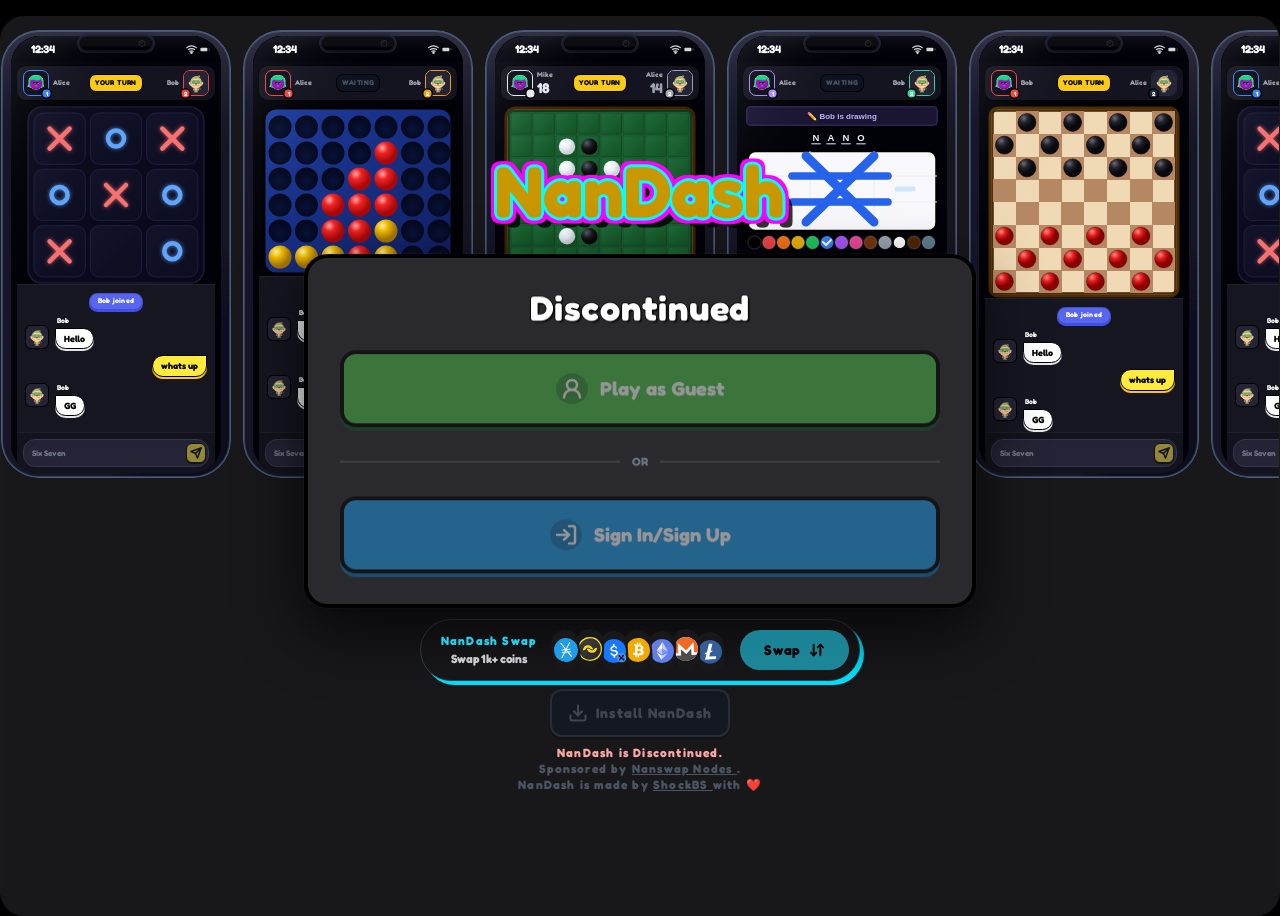
==== commit 3bae291b: "a" ====
--- a/index.html
+++ b/index.html
@@ -1 +1 @@
-<!DOCTYPE html><html lang=en><head><meta charset=UTF-8><meta content="width=device-width,initial-scale=1,maximum-scale=1,user-scalable=no" name=viewport><meta content=#FBDD11 name=theme-color><meta content="only dark" name=color-scheme><meta content=notranslate name=google><title>DISCONTINUED - NanDash</title><meta content="DISCONTINUED. NanDash is Discontinued." name=description><link href=https://nandash.com rel=canonical><link href=/favicon-16x16.png rel=icon sizes=16x16 type=image/png><link href=/favicon-32x32.png rel=icon sizes=32x32 type=image/png><link href=/favicon.ico rel=icon sizes=any><link href=/apple-touch-icon.png rel=apple-touch-icon sizes=180x180><link href=/android-chrome-192x192.png rel=android-chrome-192x192><link href=/android-chrome-512x512.png rel=android-chrome-512x512><meta content=NanDash.com property=og:site_name><meta content=/android-chrome-512x512.png property=og:image><meta content=summary name=twitter:card><meta content=/android-chrome-512x512.png name=twitter:image><link href=https://fonts.googleapis.com rel=preconnect><link href=https://fonts.gstatic.com rel=preconnect crossorigin><link href="https://fonts.googleapis.com/css2?family=Fredoka:wght@300;400;500;600;700&family=JetBrains+Mono:wght@400;700&display=swap" rel=stylesheet><link href=/a.css rel=stylesheet></head><body class="I qd Jb Ka Z od"><div class="I Ea Va ia Ge He Jb Je Ke Le U d notranslate ud" translate=no><main class="I Ha Ka d Ea Ld Ub Vb Wb Z ac via-game-surface"><div class="I Ha Ka c f h i k"><div class="Va ia d zc"><div class="Rd Ga"><div class="I Ga Ra ja yc"><div class="Va qa T d fa gb ph-item" style=contain:strict><svg viewBox="0 0 230 448" height=448 width=230 style=overflow:visible class="c e a s"><defs><linearGradient id=bodyGrad x1=0% x2=100% y1=0% y2=100%><stop offset=0% stop-color=#1a1a2e></stop><stop offset=100% stop-color=#0f0f1e></stop></linearGradient><linearGradient id=innerRimGrad x1=0% x2=0% y1=0% y2=100%><stop offset=0% stop-color=rgba(200,200,220,0.15)></stop><stop offset=30% stop-color=transparent></stop></linearGradient><Jd height=140% id=frameShad width=140% x=-20% y=-10%><feDropShadow dx=0 dy=24 stdDeviation=28 flood-color=rgba(0,0,0,0.95) result=s1></feDropShadow><feDropShadow dx=0 dy=8 stdDeviation=9 flood-color=rgba(0,0,0,0.65) result=s2></feDropShadow><feDropShadow dx=0 dy=0 stdDeviation=11 flood-color=rgba(0,0,0,0.8) result=s3></feDropShadow></Jd></defs><rect height=446 rx=37 width=228 x=1 y=1 fill=url(#bodyGrad) stroke=rgba(100,120,160,0.45) stroke-width=2 ry=37 Jd=url(#frameShad)></rect><rect height=447 rx=37.5 width=229 x=0.5 y=0.5 fill=none stroke=rgba(80,100,140,0.6) stroke-width=1 ry=37.5></rect><rect height=446 rx=37 width=228 x=1 y=1 fill=url(#innerRimGrad) ry=37></rect></svg><div class="Va S c ea fb g j n" style="background:linear-gradient(135deg,#0a0a14 0,#12121f 100%);box-shadow:inset 0 0 20px rgba(0,0,0,.6)"><div class="I Ea Va ia Bb V"><div class="I Ha Va R Ab La ic qa wc"><span class="Hc Sc Zc od">12:34</span><div class="I Ha Sa td"><svg viewBox="0 0 24 24" height=11 width=11 fill=none stroke=white stroke-linecap=round stroke-width=2.5><path d="M1.5 8S6 4 12 4s10.5 4 10.5 4"></path><path d="M5 12s3-2 7-2 7 2 7 2"></path><path d="M8.5 16S10 15 12 15s3.5 1 3.5 1"></path><circle cx=12 cy=19 r=1.5 fill=white></circle></svg> <svg viewBox="0 0 24 24" height=11 width=11 fill=white><rect height=8 rx=2 width=15 x=1 y=8></rect><path d="M20 11v2" stroke=rgba(255,255,255,.4) stroke-linecap=round stroke-width=2></path></svg></div></div><div class="ub qb Eb bc eb qa v zd"><div class="I Ha"><div class="I Ha oa ka Ta Ca"><div class="d qa"><div class="I Ha Ka Cb Ic R Va ga hb qb" style=border-color:#3b82f6><img alt=av class="ia V Xb" loading=eager src=/n.svg></div><svg viewBox="0 0 11 11" height=11 width=11 style=position:absolute;bottom:-3px;right:-3px;display:block><circle cx=5.5 cy=5.5 r=5.5 fill=#000></circle><circle cx=5.5 cy=5.5 r=4 fill=#3b82f6></circle><text fill=#fff font-family=inherit font-size=6 font-weight=900 text-anchor=middle x=5.5 y=5.5 dominant-baseline=central>1</text></svg></div><div class="I Ea Va ka Fa"><span class="Va Lc Sc _a ab fd" style=max-width:44px>Alice</span></div></div><div class="jc qa"><div class="ub qb Lc Rc Uc _c ab hb kc sc" style=background:#facc15;color:#000>YOUR TURN</div></div><div class="I Ha oa ka Ta Da"><div class="d qa"><div class="I Ha Ka Cb Ic R Va ga hb qb" style=border-color:#ef4444><img alt=av class="ia V Xb" loading=eager src=/b.svg></div><svg viewBox="0 0 11 11" height=11 width=11 style=position:absolute;bottom:-3px;left:-3px;display:block><circle cx=5.5 cy=5.5 r=5.5 fill=#000></circle><circle cx=5.5 cy=5.5 r=4 fill=#ef4444></circle><text fill=#fff font-family=inherit font-size=6 font-weight=900 text-anchor=middle x=5.5 y=5.5 dominant-baseline=central>2</text></svg></div><div class="I Ea Va ka Ga"><span class="Va Lc Sc _a ab fd" style=max-width:44px>Bob</span></div></div></div></div><div class="I Ha Va Ea Ia W cc oa zb"><svg viewBox="0 0 178 178" height=178 width=178 style=width:178px;border-radius:14px;flex-shrink:0 class fill=none><defs><linearGradient id=ttt-a x1=0 x2=1 y1=0 y2=1><stop offset=0 stop-color=#0c0c1e></stop><stop offset=1 stop-color=#08081a></stop></linearGradient><linearGradient id=ttt-b x1=0 x2=1 y1=0 y2=1><stop offset=0 stop-color=#12122a></stop><stop offset=1 stop-color=#0d0d20></stop></linearGradient><Jd height=200% id=ttt-c width=200% x=-50% y=-50%><feDropShadow dx=0 dy=0 stdDeviation=2 flood-color=#f87171 flood-opacity=0.75></feDropShadow></Jd><Jd height=200% id=ttt-d width=200% x=-50% y=-50%><feDropShadow dx=0 dy=0 stdDeviation=2 flood-color=#60a5fa flood-opacity=0.75></feDropShadow></Jd></defs><rect height=176 rx=14 width=176 x=1 y=1 fill=url(#ttt-a) stroke=#1a1a36 stroke-width=1.5></rect><g ya="translate(7 7)"><rect height=51.3 rx=9 width=51.3 fill=url(#ttt-b) stroke=#1e1e40></rect><path d="m15.6 15.6 20 20m0-20-20 20" stroke=#f87171 stroke-linecap=round stroke-width=4.5 Jd=url(#ttt-c)></path><rect height=51.3 rx=9 width=51.3 x=56.3 fill=url(#ttt-b) stroke=#1e1e40></rect><circle cx=82 cy=25.6 r=8 stroke=#60a5fa stroke-width=4.5 Jd=url(#ttt-d)></circle><rect height=51.3 rx=9 width=51.3 x=112.6 fill=url(#ttt-b) stroke=#1e1e40></rect><path d="m128.3 15.6 20 20m0-20-20 20" stroke=#f87171 stroke-linecap=round stroke-width=4.5 Jd=url(#ttt-c)></path><rect height=51.3 rx=9 width=51.3 y=56.3 fill=url(#ttt-b) stroke=#1e1e40></rect><circle cx=25.6 cy=82 r=8 stroke=#60a5fa stroke-width=4.5 Jd=url(#ttt-d)></circle><rect height=51.3 rx=9 width=51.3 x=56.3 y=56.3 fill=url(#ttt-b) stroke=#1e1e40></rect><path d="m72 72 20 20m0-20L72 92" stroke=#f87171 stroke-linecap=round stroke-width=4.5 Jd=url(#ttt-c)></path><rect height=51.3 rx=9 width=51.3 x=112.6 y=56.3 fill=url(#ttt-b) stroke=#1e1e40></rect><circle cx=138.3 cy=82 r=8 stroke=#60a5fa stroke-width=4.5 Jd=url(#ttt-d)></circle><rect height=51.3 rx=9 width=51.3 y=112.6 fill=url(#ttt-b) stroke=#1e1e40></rect><path d="m15.6 128.3 20 20m0-20-20 20" stroke=#f87171 stroke-linecap=round stroke-width=4.5 Jd=url(#ttt-c)></path><rect height=51.3 rx=9 width=51.3 x=56.3 y=112.6 fill=url(#ttt-b) stroke=#1e1e40></rect><rect height=51.3 rx=9 width=51.3 x=112.6 y=112.6 fill=url(#ttt-b) stroke=#1e1e40></rect><circle cx=138.3 cy=138.3 r=8 stroke=#60a5fa stroke-width=4.5 Jd=url(#ttt-d)></circle></g></svg><section class="I Ea Va ia Bc Fb Y be oa rb yb"><div class="I Ea oa W Ma Qd Xa Ya _b ne sm:ga_b"><div class="I ra Ka"><span class="Lc Rc Ac Hb cd ec ib lc nb od vb wd">Bob joined</span></div><div class="I ra ia Ia Na"><div class="I Ea Ja"><div class="Va Cb Gd O _d ca fe jb nb ra ub"><img alt="" class="ia V Xb" loading=lazy src=/b.svg></div></div><div class="I Ea ka Fa la"><span class="Rc od cd Id Kc x z ze">Bob</span><div class="d kb nb Be Mc Sc Yc bb dc gd mc pe ub Sb lb xd">Hello</div></div></div><div class="I ra ia Ja"><div class="d kb nb Be Mc Sc Yc bb dc gd mc pe ub Ib la mb yd">whats up</div></div><div class="I ra ia Ia Na"><div class="Va Cb Gd O _d ca fe jb nb ra ub"><img alt="" class="ia V Xb" loading=lazy src=/b.svg></div><div class="I Ea ka Fa la"><span class="Rc od cd Id Kc x z ze">Bob</span><div class="d kb nb Be Mc Sc Yc bb dc gd mc pe ub Sb lb xd">GG</div></div></div></div><div class="Zb Db me ra rb yb"><div class="I Ha nb Fd Gb P Yb ae d kb tb te uc"><span class="Lc Sc Ae Za ka ld oa">Six Seven</span> <span class="I Ha Ka ra A Ib N Zd ba ee gd jb nb rd ub vd"><svg viewBox="0 0 24 24" class="L Xd _ ce" fill=none stroke=currentColor stroke-linecap=round stroke-linejoin=round stroke-width=3 aria-hidden=true><path d="m22 2-7 20-4-9-9-4Z"></path><path d="M22 2 11 13"></path></svg></span></div></div></section></div></div></div><svg viewBox="0 0 230 448" height=448 width=230 class="c e a p"><defs><linearGradient id=glareGrad x1=0% x2=85% y1=0% y2=100%><stop offset=0% stop-color=rgba(255,255,255,0.08)></stop><stop offset=18% stop-color=rgba(255,255,255,0.02)></stop><stop offset=38% stop-color=transparent></stop></linearGradient><linearGradient id=screenInsetGrad x1=0% x2=0% y1=0% y2=100%><stop offset=0% stop-color=rgba(255,255,255,0.06)></stop><stop offset=5% stop-color=transparent></stop></linearGradient><linearGradient id=notchGrad x1=0% x2=0% y1=0% y2=100%><stop offset=0% stop-color=#0a0a14></stop><stop offset=100% stop-color=#050509></stop></linearGradient><radialGradient cx=38% cy=34% id=camGrad r=60%><stop offset=0% stop-color=#1a1a20></stop><stop offset=100% stop-color=#050507></stop></radialGradient><clipPath id=screenClip><rect height=437 rx=29 width=210 x=10 y=6></rect></clipPath><Jd height=300% id=notchShad width=160% x=-30% y=-50%><feDropShadow dx=0 dy=2 stdDeviation=4 flood-color=rgba(0,0,0,0.95)></feDropShadow></Jd></defs><rect height=437 rx=29 width=210 x=10 y=6 fill=url(#glareGrad) clip-path=url(#screenClip)></rect><rect height=437 rx=29 width=210 x=10 y=6 fill=url(#screenInsetGrad) clip-path=url(#screenClip)></rect><rect height=19 rx=9.5 width=78 x=76 y=4 fill=rgba(40,45,65,0.95)></rect><rect height=16 rx=8 width=75 x=77.5 y=5.5 fill=#222230></rect><rect height=13 rx=6.5 width=72 x=79 y=7 fill=url(#notchGrad) Jd=url(#notchShad)></rect><circle cx=141 cy=13.5 r=3 fill=url(#camGrad)></circle><circle cx=141 cy=13.5 r=3 fill=none stroke=rgba(255,255,255,0.12) stroke-width=1></circle></svg></div><div class="Va qa T d fa gb ph-item" style=contain:strict><svg viewBox="0 0 230 448" height=448 width=230 style=overflow:visible class="c e a s"><defs><linearGradient id=bodyGrad x1=0% x2=100% y1=0% y2=100%><stop offset=0% stop-color=#1a1a2e></stop><stop offset=100% stop-color=#0f0f1e></stop></linearGradient><linearGradient id=innerRimGrad x1=0% x2=0% y1=0% y2=100%><stop offset=0% stop-color=rgba(200,200,220,0.15)></stop><stop offset=30% stop-color=transparent></stop></linearGradient><Jd height=140% id=frameShad width=140% x=-20% y=-10%><feDropShadow dx=0 dy=24 stdDeviation=28 flood-color=rgba(0,0,0,0.95) result=s1></feDropShadow><feDropShadow dx=0 dy=8 stdDeviation=9 flood-color=rgba(0,0,0,0.65) result=s2></feDropShadow><feDropShadow dx=0 dy=0 stdDeviation=11 flood-color=rgba(0,0,0,0.8) result=s3></feDropShadow></Jd></defs><rect height=446 rx=37 width=228 x=1 y=1 fill=url(#bodyGrad) stroke=rgba(100,120,160,0.45) stroke-width=2 ry=37 Jd=url(#frameShad)></rect><rect height=447 rx=37.5 width=229 x=0.5 y=0.5 fill=none stroke=rgba(80,100,140,0.6) stroke-width=1 ry=37.5></rect><rect height=446 rx=37 width=228 x=1 y=1 fill=url(#innerRimGrad) ry=37></rect></svg><div class="Va S c ea fb g j n" style="background:linear-gradient(135deg,#0a0a14 0,#12121f 100%);box-shadow:inset 0 0 20px rgba(0,0,0,.6)"><div class="I Ea Va ia Bb V"><div class="I Ha Va R Ab La ic qa wc"><span class="Hc Sc Zc od">12:34</span><div class="I Ha Sa td"><svg viewBox="0 0 24 24" height=11 width=11 fill=none stroke=white stroke-linecap=round stroke-width=2.5><path d="M1.5 8S6 4 12 4s10.5 4 10.5 4"></path><path d="M5 12s3-2 7-2 7 2 7 2"></path><path d="M8.5 16S10 15 12 15s3.5 1 3.5 1"></path><circle cx=12 cy=19 r=1.5 fill=white></circle></svg> <svg viewBox="0 0 24 24" height=11 width=11 fill=white><rect height=8 rx=2 width=15 x=1 y=8></rect><path d="M20 11v2" stroke=rgba(255,255,255,.4) stroke-linecap=round stroke-width=2></path></svg></div></div><div class="ub qb Eb bc eb qa v zd"><div class="I Ha"><div class="I Ha oa ka Ta Ca"><div class="d qa"><div class="I Ha Ka Cb Ic R Va ga hb qb" style=border-color:#ef4444><img alt=av class="ia V Xb" loading=eager src=/n.svg></div><svg viewBox="0 0 11 11" height=11 width=11 style=position:absolute;bottom:-3px;right:-3px;display:block><circle cx=5.5 cy=5.5 r=5.5 fill=#000></circle><circle cx=5.5 cy=5.5 r=4 fill=#ef4444></circle><text fill=#fff font-family=inherit font-size=6 font-weight=900 text-anchor=middle x=5.5 y=5.5 dominant-baseline=central>1</text></svg></div><div class="I Ea Va ka Fa"><span class="Va Lc Sc _a ab fd" style=max-width:44px>Alice</span></div></div><div class="jc qa"><div class="ub qb Lc Rc Uc _c ab hb kc sc" style=background:#0f1220;color:#4b5563>Waiting</div></div><div class="I Ha oa ka Ta Da"><div class="d qa"><div class="I Ha Ka Cb Ic R Va ga hb qb" style=border-color:#f59e0b><img alt=av class="ia V Xb" loading=eager src=/b.svg></div><svg viewBox="0 0 11 11" height=11 width=11 style=position:absolute;bottom:-3px;left:-3px;display:block><circle cx=5.5 cy=5.5 r=5.5 fill=#000></circle><circle cx=5.5 cy=5.5 r=4 fill=#f59e0b></circle><text fill=#fff font-family=inherit font-size=6 font-weight=900 text-anchor=middle x=5.5 y=5.5 dominant-baseline=central>2</text></svg></div><div class="I Ea Va ka Ga"><span class="Va Lc Sc _a ab fd" style=max-width:44px>Bob</span></div></div></div></div><div class="I Ha Va Ea Ia W cc oa zb"><svg viewBox="0 0 192 170" height=170 width=192 style=width:192px;border-radius:12px;flex-shrink:0 class fill=none><defs><radialGradient cx=34% cy=28% id=c4-b r=60%><stop offset=0 stop-color=#faa></stop><stop offset=0.4 stop-color=#f02424></stop><stop offset=1 stop-color=#a80808></stop></radialGradient><radialGradient cx=34% cy=28% id=c4-c r=60%><stop offset=0 stop-color=#fff9b0></stop><stop offset=0.4 stop-color=#f4c000></stop><stop offset=1 stop-color=#a87800></stop></radialGradient><radialGradient cx=50% cy=60% id=c4-d r=50%><stop offset=0 stop-color=#08123a></stop><stop offset=1 stop-color=#04091e></stop></radialGradient><linearGradient id=c4-a x1=0 x2=1 y1=0 y2=1><stop offset=0 stop-color=#1d3d9e></stop><stop offset=0.5 stop-color=#172e82></stop><stop offset=1 stop-color=#101e60></stop></linearGradient></defs><rect height=166 rx=12 width=188 x=2 y=2 fill=url(#c4-a) stroke=#000 stroke-width=3></rect><g ya="translate(5 5)"><circle cx=92.5 cy=146 r=11.5 fill=url(#c4-b)></circle><circle cx=92.5 cy=120 r=11.5 fill=url(#c4-b)></circle><circle cx=92.5 cy=94 r=11.5 fill=url(#c4-b)></circle><circle cx=92.5 cy=68 r=11.5 fill=url(#c4-b)></circle><circle cx=119 cy=146 r=11.5 fill=url(#c4-c)></circle><circle cx=119 cy=120 r=11.5 fill=url(#c4-c)></circle><circle cx=119 cy=94 r=11.5 fill=url(#c4-b)></circle><circle cx=119 cy=68 r=11.5 fill=url(#c4-b)></circle><circle cx=119 cy=42 r=11.5 fill=url(#c4-b)></circle><circle cx=66 cy=146 r=11.5 fill=url(#c4-c)></circle><circle cx=66 cy=120 r=11.5 fill=url(#c4-b)></circle><circle cx=66 cy=94 r=11.5 fill=url(#c4-b)></circle><circle cx=39.5 cy=146 r=11.5 fill=url(#c4-c)></circle><circle cx=13 cy=146 r=11.5 fill=url(#c4-c)></circle><g fill=url(#c4-d)><circle cx=13 cy=120 r=11.5></circle><circle cx=13 cy=94 r=11.5></circle><circle cx=13 cy=68 r=11.5></circle><circle cx=13 cy=42 r=11.5></circle><circle cx=13 cy=16 r=11.5></circle><circle cx=39.5 cy=120 r=11.5></circle><circle cx=39.5 cy=94 r=11.5></circle><circle cx=39.5 cy=68 r=11.5></circle><circle cx=39.5 cy=42 r=11.5></circle><circle cx=39.5 cy=16 r=11.5></circle><circle cx=66 cy=68 r=11.5></circle><circle cx=66 cy=42 r=11.5></circle><circle cx=66 cy=16 r=11.5></circle><circle cx=92.5 cy=42 r=11.5></circle><circle cx=92.5 cy=16 r=11.5></circle><circle cx=119 cy=16 r=11.5></circle><circle cx=145.5 cy=146 r=11.5></circle><circle cx=145.5 cy=120 r=11.5></circle><circle cx=145.5 cy=94 r=11.5></circle><circle cx=145.5 cy=68 r=11.5></circle><circle cx=145.5 cy=42 r=11.5></circle><circle cx=145.5 cy=16 r=11.5></circle><circle cx=172 cy=146 r=11.5></circle><circle cx=172 cy=120 r=11.5></circle><circle cx=172 cy=94 r=11.5></circle><circle cx=172 cy=68 r=11.5></circle><circle cx=172 cy=42 r=11.5></circle><circle cx=172 cy=16 r=11.5></circle></g></g></svg><section class="I Ea Va ia Bc Fb Y be oa rb yb"><div class="I Ea oa W Ma Qd Xa Ya _b ne sm:ga_b"><div class="I ra Ka"><span class="Lc Rc Ac Hb cd ec ib lc nb od vb wd">Bob joined</span></div><div class="I ra ia Ia Na"><div class="I Ea Ja"><div class="Va Cb Gd O _d ca fe jb nb ra ub"><img alt="" class="ia V Xb" loading=lazy src=/b.svg></div></div><div class="I Ea ka Fa la"><span class="Rc od cd Id Kc x z ze">Bob</span><div class="d kb nb Be Mc Sc Yc bb dc gd mc pe ub Sb lb xd">Hello</div></div></div><div class="I ra ia Ja"><div class="d kb nb Be Mc Sc Yc bb dc gd mc pe ub Ib la mb yd">whats up</div></div><div class="I ra ia Ia Na"><div class="Va Cb Gd O _d ca fe jb nb ra ub"><img alt="" class="ia V Xb" loading=lazy src=/b.svg></div><div class="I Ea ka Fa la"><span class="Rc od cd Id Kc x z ze">Bob</span><div class="d kb nb Be Mc Sc Yc bb dc gd mc pe ub Sb lb xd">GG</div></div></div></div><div class="Zb Db me ra rb yb"><div class="I Ha nb Fd Gb P Yb ae d kb tb te uc"><span class="Lc Sc Ae Za ka ld oa">Six Seven</span> <span class="I Ha Ka ra A Ib N Zd ba ee gd jb nb rd ub vd"><svg viewBox="0 0 24 24" class="L Xd _ ce" fill=none stroke=currentColor stroke-linecap=round stroke-linejoin=round stroke-width=3 aria-hidden=true><path d="m22 2-7 20-4-9-9-4Z"></path><path d="M22 2 11 13"></path></svg></span></div></div></section></div></div></div><svg viewBox="0 0 230 448" height=448 width=230 class="c e a p"><defs><linearGradient id=glareGrad x1=0% x2=85% y1=0% y2=100%><stop offset=0% stop-color=rgba(255,255,255,0.08)></stop><stop offset=18% stop-color=rgba(255,255,255,0.02)></stop><stop offset=38% stop-color=transparent></stop></linearGradient><linearGradient id=screenInsetGrad x1=0% x2=0% y1=0% y2=100%><stop offset=0% stop-color=rgba(255,255,255,0.06)></stop><stop offset=5% stop-color=transparent></stop></linearGradient><linearGradient id=notchGrad x1=0% x2=0% y1=0% y2=100%><stop offset=0% stop-color=#0a0a14></stop><stop offset=100% stop-color=#050509></stop></linearGradient><radialGradient cx=38% cy=34% id=camGrad r=60%><stop offset=0% stop-color=#1a1a20></stop><stop offset=100% stop-color=#050507></stop></radialGradient><clipPath id=screenClip><rect height=437 rx=29 width=210 x=10 y=6></rect></clipPath><Jd height=300% id=notchShad width=160% x=-30% y=-50%><feDropShadow dx=0 dy=2 stdDeviation=4 flood-color=rgba(0,0,0,0.95)></feDropShadow></Jd></defs><rect height=437 rx=29 width=210 x=10 y=6 fill=url(#glareGrad) clip-path=url(#screenClip)></rect><rect height=437 rx=29 width=210 x=10 y=6 fill=url(#screenInsetGrad) clip-path=url(#screenClip)></rect><rect height=19 rx=9.5 width=78 x=76 y=4 fill=rgba(40,45,65,0.95)></rect><rect height=16 rx=8 width=75 x=77.5 y=5.5 fill=#222230></rect><rect height=13 rx=6.5 width=72 x=79 y=7 fill=url(#notchGrad) Jd=url(#notchShad)></rect><circle cx=141 cy=13.5 r=3 fill=url(#camGrad)></circle><circle cx=141 cy=13.5 r=3 fill=none stroke=rgba(255,255,255,0.12) stroke-width=1></circle></svg></div><div class="Va qa T d fa gb ph-item" style=contain:strict><svg viewBox="0 0 230 448" height=448 width=230 style=overflow:visible class="c e a s"><defs><linearGradient id=bodyGrad x1=0% x2=100% y1=0% y2=100%><stop offset=0% stop-color=#1a1a2e></stop><stop offset=100% stop-color=#0f0f1e></stop></linearGradient><linearGradient id=innerRimGrad x1=0% x2=0% y1=0% y2=100%><stop offset=0% stop-color=rgba(200,200,220,0.15)></stop><stop offset=30% stop-color=transparent></stop></linearGradient><Jd height=140% id=frameShad width=140% x=-20% y=-10%><feDropShadow dx=0 dy=24 stdDeviation=28 flood-color=rgba(0,0,0,0.95) result=s1></feDropShadow><feDropShadow dx=0 dy=8 stdDeviation=9 flood-color=rgba(0,0,0,0.65) result=s2></feDropShadow><feDropShadow dx=0 dy=0 stdDeviation=11 flood-color=rgba(0,0,0,0.8) result=s3></feDropShadow></Jd></defs><rect height=446 rx=37 width=228 x=1 y=1 fill=url(#bodyGrad) stroke=rgba(100,120,160,0.45) stroke-width=2 ry=37 Jd=url(#frameShad)></rect><rect height=447 rx=37.5 width=229 x=0.5 y=0.5 fill=none stroke=rgba(80,100,140,0.6) stroke-width=1 ry=37.5></rect><rect height=446 rx=37 width=228 x=1 y=1 fill=url(#innerRimGrad) ry=37></rect></svg><div class="Va S c ea fb g j n" style="background:linear-gradient(135deg,#0a0a14 0,#12121f 100%);box-shadow:inset 0 0 20px rgba(0,0,0,.6)"><div class="I Ea Va ia Bb V"><div class="I Ha Va R Ab La ic qa wc"><span class="Hc Sc Zc od">12:34</span><div class="I Ha Sa td"><svg viewBox="0 0 24 24" height=11 width=11 fill=none stroke=white stroke-linecap=round stroke-width=2.5><path d="M1.5 8S6 4 12 4s10.5 4 10.5 4"></path><path d="M5 12s3-2 7-2 7 2 7 2"></path><path d="M8.5 16S10 15 12 15s3.5 1 3.5 1"></path><circle cx=12 cy=19 r=1.5 fill=white></circle></svg> <svg viewBox="0 0 24 24" height=11 width=11 fill=white><rect height=8 rx=2 width=15 x=1 y=8></rect><path d="M20 11v2" stroke=rgba(255,255,255,.4) stroke-linecap=round stroke-width=2></path></svg></div></div><div class="ub qb Eb bc eb qa v zd"><div class="I Ha"><div class="I Ha oa ka Ta Ca"><div class="d qa"><div class="I Ha Ka Cb Ic R Va ga hb qb" style=border-color:#e2e8f0><img alt=av class="ia V Xb" loading=eager src=/n.svg></div><svg viewBox="0 0 11 11" height=11 width=11 style=position:absolute;bottom:-3px;right:-3px;display:block><circle cx=5.5 cy=5.5 r=5.5 fill=#000></circle><circle cx=5.5 cy=5.5 r=4 fill=#e2e8f0></circle><text fill=#fff font-family=inherit font-size=6 font-weight=900 text-anchor=middle x=5.5 y=5.5 dominant-baseline=central>1</text></svg></div><div class="I Ea Va ka Fa"><span class="Va Lc Sc _a ab fd" style=max-width:44px>Mike </span><span class="Rc Jc Vc" style=color:#e2e8f0>18</span></div></div><div class="jc qa"><div class="ub qb Lc Rc Uc _c ab hb kc sc" style=background:#facc15;color:#000>YOUR TURN</div></div><div class="I Ha oa ka Ta Da"><div class="d qa"><div class="I Ha Ka Cb Ic R Va ga hb qb" style=border-color:#9ca3af><img alt=av class="ia V Xb" loading=eager src=/b.svg></div><svg viewBox="0 0 11 11" height=11 width=11 style=position:absolute;bottom:-3px;left:-3px;display:block><circle cx=5.5 cy=5.5 r=5.5 fill=#000></circle><circle cx=5.5 cy=5.5 r=4 fill=#9ca3af></circle><text fill=#fff font-family=inherit font-size=6 font-weight=900 text-anchor=middle x=5.5 y=5.5 dominant-baseline=central>2</text></svg></div><div class="I Ea Va ka Ga"><span class="Va Lc Sc _a ab fd" style=max-width:44px>Alice </span><span class="Rc Jc Vc" style=color:#9ca3af>14</span></div></div></div></div><div class="I Ha Va Ea Ia W cc oa zb"><svg viewBox="0 0 192 192" height=192 width=192 style=width:192px;border-radius:9px;flex-shrink:0 class fill=none><defs><radialGradient cx=34% cy=28% id=rev-d r=60%><stop offset=0% stop-color=#fff></stop><stop offset=58% stop-color=#eaeff6></stop><stop offset=100% stop-color=#ccd2da></stop></radialGradient><radialGradient cx=34% cy=28% id=rev-e r=60%><stop offset=0% stop-color=#5a5a70></stop><stop offset=56% stop-color=#18181e></stop><stop offset=100% stop-color=#060608></stop></radialGradient><linearGradient id=rev-a x1=14% x2=85% y1=14% y2=85%><stop offset=0% stop-color=#8c5420></stop><stop offset=50% stop-color=#5e3510></stop><stop offset=100% stop-color=#8c5420></stop></linearGradient><linearGradient id=rev-b x1=14% x2=85% y1=14% y2=85%><stop offset=0% stop-color=#1d6838></stop><stop offset=100% stop-color=#155626></stop></linearGradient></defs><rect height=188 rx=9 width=188 x=2 y=2 fill=url(#rev-a) stroke=#3e2206 stroke-width=3></rect><rect height=182 rx=4 width=182 x=5 y=5 fill=#1a5c30 stroke=#0c3a1c stroke-width=2></rect><g ya="translate(7 7)"><pattern height=22.4 id=rev-c patternUnits=userSpaceOnUse width=22.4 x=0 y=0><rect height=20.9 rx=1 width=20.9 fill=url(#rev-b) stroke=rgba(0,0,0,0.2)></rect></pattern><path d="M0 0h178v178H0z" fill=url(#rev-c)></path><circle cx=56.0 cy=33.6 r=8.2 fill=url(#rev-d)></circle><circle cx=78.4 cy=33.6 r=8.2 fill=url(#rev-e)></circle><circle cx=56.0 cy=56.0 r=8.2 fill=url(#rev-d)></circle><circle cx=78.4 cy=56.0 r=8.2 fill=url(#rev-e)></circle><circle cx=100.8 cy=56.0 r=8.2 fill=url(#rev-d)></circle><circle cx=78.4 cy=78.4 r=8.2 fill=url(#rev-d)></circle><circle cx=100.8 cy=78.4 r=8.2 fill=url(#rev-d)></circle><circle cx=123.2 cy=78.4 r=8.2 fill=url(#rev-e)></circle><circle cx=56.0 cy=100.8 r=8.2 fill=url(#rev-e)></circle><circle cx=78.4 cy=100.8 r=8.2 fill=url(#rev-e)></circle><circle cx=100.8 cy=100.8 r=8.2 fill=url(#rev-d)></circle><circle cx=123.2 cy=100.8 r=8.2 fill=url(#rev-d)></circle><circle cx=56.0 cy=123.2 r=8.2 fill=url(#rev-d)></circle><circle cx=78.4 cy=123.2 r=8.2 fill=url(#rev-e)></circle></g></svg><section class="I Ea Va ia Bc Fb Y be oa rb yb"><div class="I Ea oa W Ma Qd Xa Ya _b ne sm:ga_b"><div class="I ra Ka"><span class="Lc Rc Ac Hb cd ec ib lc nb od vb wd">Bob joined</span></div><div class="I ra ia Ia Na"><div class="I Ea Ja"><div class="Va Cb Gd O _d ca fe jb nb ra ub"><img alt="" class="ia V Xb" loading=lazy src=/b.svg></div></div><div class="I Ea ka Fa la"><span class="Rc od cd Id Kc x z ze">Bob</span><div class="d kb nb Be Mc Sc Yc bb dc gd mc pe ub Sb lb xd">Hello</div></div></div><div class="I ra ia Ja"><div class="d kb nb Be Mc Sc Yc bb dc gd mc pe ub Ib la mb yd">whats up</div></div><div class="I ra ia Ia Na"><div class="Va Cb Gd O _d ca fe jb nb ra ub"><img alt="" class="ia V Xb" loading=lazy src=/b.svg></div><div class="I Ea ka Fa la"><span class="Rc od cd Id Kc x z ze">Bob</span><div class="d kb nb Be Mc Sc Yc bb dc gd mc pe ub Sb lb xd">GG</div></div></div></div><div class="Zb Db me ra rb yb"><div class="I Ha nb Fd Gb P Yb ae d kb tb te uc"><span class="Lc Sc Ae Za ka ld oa">Six Seven</span> <span class="I Ha Ka ra A Ib N Zd ba ee gd jb nb rd ub vd"><svg viewBox="0 0 24 24" class="L Xd _ ce" fill=none stroke=currentColor stroke-linecap=round stroke-linejoin=round stroke-width=3 aria-hidden=true><path d="m22 2-7 20-4-9-9-4Z"></path><path d="M22 2 11 13"></path></svg></span></div></div></section></div></div></div><svg viewBox="0 0 230 448" height=448 width=230 class="c e a p"><defs><linearGradient id=glareGrad x1=0% x2=85% y1=0% y2=100%><stop offset=0% stop-color=rgba(255,255,255,0.08)></stop><stop offset=18% stop-color=rgba(255,255,255,0.02)></stop><stop offset=38% stop-color=transparent></stop></linearGradient><linearGradient id=screenInsetGrad x1=0% x2=0% y1=0% y2=100%><stop offset=0% stop-color=rgba(255,255,255,0.06)></stop><stop offset=5% stop-color=transparent></stop></linearGradient><linearGradient id=notchGrad x1=0% x2=0% y1=0% y2=100%><stop offset=0% stop-color=#0a0a14></stop><stop offset=100% stop-color=#050509></stop></linearGradient><radialGradient cx=38% cy=34% id=camGrad r=60%><stop offset=0% stop-color=#1a1a20></stop><stop offset=100% stop-color=#050507></stop></radialGradient><clipPath id=screenClip><rect height=437 rx=29 width=210 x=10 y=6></rect></clipPath><Jd height=300% id=notchShad width=160% x=-30% y=-50%><feDropShadow dx=0 dy=2 stdDeviation=4 flood-color=rgba(0,0,0,0.95)></feDropShadow></Jd></defs><rect height=437 rx=29 width=210 x=10 y=6 fill=url(#glareGrad) clip-path=url(#screenClip)></rect><rect height=437 rx=29 width=210 x=10 y=6 fill=url(#screenInsetGrad) clip-path=url(#screenClip)></rect><rect height=19 rx=9.5 width=78 x=76 y=4 fill=rgba(40,45,65,0.95)></rect><rect height=16 rx=8 width=75 x=77.5 y=5.5 fill=#222230></rect><rect height=13 rx=6.5 width=72 x=79 y=7 fill=url(#notchGrad) Jd=url(#notchShad)></rect><circle cx=141 cy=13.5 r=3 fill=url(#camGrad)></circle><circle cx=141 cy=13.5 r=3 fill=none stroke=rgba(255,255,255,0.12) stroke-width=1></circle></svg></div><div class="Va qa T d fa gb ph-item" style=contain:strict><svg viewBox="0 0 230 448" height=448 width=230 style=overflow:visible class="c e a s"><defs><linearGradient id=bodyGrad x1=0% x2=100% y1=0% y2=100%><stop offset=0% stop-color=#1a1a2e></stop><stop offset=100% stop-color=#0f0f1e></stop></linearGradient><linearGradient id=innerRimGrad x1=0% x2=0% y1=0% y2=100%><stop offset=0% stop-color=rgba(200,200,220,0.15)></stop><stop offset=30% stop-color=transparent></stop></linearGradient><Jd height=140% id=frameShad width=140% x=-20% y=-10%><feDropShadow dx=0 dy=24 stdDeviation=28 flood-color=rgba(0,0,0,0.95) result=s1></feDropShadow><feDropShadow dx=0 dy=8 stdDeviation=9 flood-color=rgba(0,0,0,0.65) result=s2></feDropShadow><feDropShadow dx=0 dy=0 stdDeviation=11 flood-color=rgba(0,0,0,0.8) result=s3></feDropShadow></Jd></defs><rect height=446 rx=37 width=228 x=1 y=1 fill=url(#bodyGrad) stroke=rgba(100,120,160,0.45) stroke-width=2 ry=37 Jd=url(#frameShad)></rect><rect height=447 rx=37.5 width=229 x=0.5 y=0.5 fill=none stroke=rgba(80,100,140,0.6) stroke-width=1 ry=37.5></rect><rect height=446 rx=37 width=228 x=1 y=1 fill=url(#innerRimGrad) ry=37></rect></svg><div class="Va S c ea fb g j n" style="background:linear-gradient(135deg,#0a0a14 0,#12121f 100%);box-shadow:inset 0 0 20px rgba(0,0,0,.6)"><div class="I Ea Va ia Bb V"><div class="I Ha Va R Ab La ic qa wc"><span class="Hc Sc Zc od">12:34</span><div class="I Ha Sa td"><svg viewBox="0 0 24 24" height=11 width=11 fill=none stroke=white stroke-linecap=round stroke-width=2.5><path d="M1.5 8S6 4 12 4s10.5 4 10.5 4"></path><path d="M5 12s3-2 7-2 7 2 7 2"></path><path d="M8.5 16S10 15 12 15s3.5 1 3.5 1"></path><circle cx=12 cy=19 r=1.5 fill=white></circle></svg> <svg viewBox="0 0 24 24" height=11 width=11 fill=white><rect height=8 rx=2 width=15 x=1 y=8></rect><path d="M20 11v2" stroke=rgba(255,255,255,.4) stroke-linecap=round stroke-width=2></path></svg></div></div><div class="ub qb Eb bc eb qa v zd"><div class="I Ha"><div class="I Ha oa ka Ta Ca"><div class="d qa"><div class="I Ha Ka Cb Ic R Va ga hb qb" style=border-color:#a78bfa><img alt=av class="ia V Xb" loading=eager src=/n.svg></div><svg viewBox="0 0 11 11" height=11 width=11 style=position:absolute;bottom:-3px;right:-3px;display:block><circle cx=5.5 cy=5.5 r=5.5 fill=#000></circle><circle cx=5.5 cy=5.5 r=4 fill=#a78bfa></circle><text fill=#fff font-family=inherit font-size=6 font-weight=900 text-anchor=middle x=5.5 y=5.5 dominant-baseline=central>1</text></svg></div><div class="I Ea Va ka Fa"><span class="Va Lc Sc _a ab fd" style=max-width:44px>Alice</span></div></div><div class="jc qa"><div class="ub qb Lc Rc Uc _c ab hb kc sc" style=background:#0f1220;color:#4b5563>Waiting</div></div><div class="I Ha oa ka Ta Da"><div class="d qa"><div class="I Ha Ka Cb Ic R Va ga hb qb" style=border-color:#34d399><img alt=av class="ia V Xb" loading=eager src=/b.svg></div><svg viewBox="0 0 11 11" height=11 width=11 style=position:absolute;bottom:-3px;left:-3px;display:block><circle cx=5.5 cy=5.5 r=5.5 fill=#000></circle><circle cx=5.5 cy=5.5 r=4 fill=#34d399></circle><text fill=#fff font-family=inherit font-size=6 font-weight=900 text-anchor=middle x=5.5 y=5.5 dominant-baseline=central>2</text></svg></div><div class="I Ea Va ka Ga"><span class="Va Lc Sc _a ab fd" style=max-width:44px>Bob</span></div></div></div></div><div class="I Ha Va Ea Ia W cc oa zb"><svg viewBox="0 0 192 192" height=192 width=192 style=width:192px;flex-shrink:0 class fill=none><rect height=18.5 rx=4 width=190.5 x=0.75 y=0.75 fill=#1a1632 stroke=#2e2254 stroke-width=1.5></rect><text fill=#c4b5fd font-family=sans-serif font-size=8 font-weight=bold text-anchor=middle x=96 y=13>✏️ Bob is drawing</text><g ya="translate(0 25)"><text fill=#f1f5f9 font-family=sans-serif font-size=9.5 font-weight=900 text-anchor=middle x=70 y=10>N</text><rect height=1.5 rx=1 width=10 x=65 y=12 fill=#94a3b8></rect><text fill=#f1f5f9 font-family=sans-serif font-size=9.5 font-weight=900 text-anchor=middle x=85 y=10>A</text><rect height=1.5 rx=1 width=10 x=80 y=12 fill=#94a3b8></rect><text fill=#f1f5f9 font-family=sans-serif font-size=9.5 font-weight=900 text-anchor=middle x=100 y=10>N</text><rect height=1.5 rx=1 width=10 x=95 y=12 fill=#94a3b8></rect><text fill=#f1f5f9 font-family=sans-serif font-size=9.5 font-weight=900 text-anchor=middle x=115 y=10>O</text><rect height=1.5 rx=1 width=10 x=110 y=12 fill=#94a3b8></rect></g><g ya="translate(0 45)"><rect height=80 rx=8 width=189 x=1.5 fill=#f9f9fd stroke=#000 stroke-width=2.5></rect><path d="M1 25h190M1 51h190M64 0v76m64-76v76" stroke=#eaeaf2></path><path d="m60 5 68 66m0-66L60 71" stroke=#2563eb stroke-linecap=round stroke-width=9></path><path d="M46 25h96M46 51h96" stroke=#2563eb stroke-linecap=round stroke-width=7.5></path><path d="M151 38h16" stroke=#93c5fd stroke-linecap=round stroke-width=5 opacity=0.4></path></g><g ya="translate(2 130)"><circle cx=6.5 cy=6.5 r=6.5 fill=#000 stroke=rgba(255,255,255,.12) stroke-width=1.5></circle><circle cx=21 cy=6.5 r=6.5 fill=#ef4444 stroke=rgba(255,255,255,.12) stroke-width=1.5></circle><circle cx=35.5 cy=6.5 r=6.5 fill=#f97316 stroke=rgba(255,255,255,.12) stroke-width=1.5></circle><circle cx=50 cy=6.5 r=6.5 fill=#eab308 stroke=rgba(255,255,255,.12) stroke-width=1.5></circle><circle cx=64.5 cy=6.5 r=6.5 fill=#22c55e stroke=rgba(255,255,255,.12) stroke-width=1.5></circle><circle cx=79 cy=6.5 r=6.5 fill=#3b82f6></circle><path d="m75 6 3 3 5-5" stroke=#fff stroke-linecap=round stroke-width=2 stroke-linejoin=round></path><circle cx=93.5 cy=6.5 r=6.5 fill=#a855f7 stroke=rgba(255,255,255,.12) stroke-width=1.5></circle><circle cx=108 cy=6.5 r=6.5 fill=#ec4899 stroke=rgba(255,255,255,.12) stroke-width=1.5></circle><circle cx=122.5 cy=6.5 r=6.5 fill=#78350f stroke=rgba(255,255,255,.12) stroke-width=1.5></circle><circle cx=137 cy=6.5 r=6.5 fill=#9ca3af stroke=rgba(255,255,255,.12) stroke-width=1.5></circle><circle cx=151.5 cy=6.5 r=6.5 fill=#fff stroke=#000 stroke-width=1.5></circle><circle cx=166 cy=6.5 r=6.5 fill=#502804 stroke=rgba(255,255,255,.12) stroke-width=1.5></circle><circle cx=180.5 cy=6.5 r=6.5 fill=#607d8b stroke=rgba(255,255,255,.12) stroke-width=1.5></circle></g></svg><section class="I Ea Va ia Bc Fb Y be oa rb yb"><div class="I Ea oa W Ma Qd Xa Ya _b ne sm:ga_b"><div class="I ra Ka"><span class="Lc Rc Ac Hb cd ec ib lc nb od vb wd">Bob joined</span></div><div class="I ra ia Ia Na"><div class="I Ea Ja"><div class="Va Cb Gd O _d ca fe jb nb ra ub"><img alt="" class="ia V Xb" loading=lazy src=/b.svg></div></div><div class="I Ea ka Fa la"><span class="Rc od cd Id Kc x z ze">Bob</span><div class="d kb nb Be Mc Sc Yc bb dc gd mc pe ub Sb lb xd">Hello</div></div></div><div class="I ra ia Ja"><div class="d kb nb Be Mc Sc Yc bb dc gd mc pe ub Ib la mb yd">whats up</div></div><div class="I ra ia Ia Na"><div class="Va Cb Gd O _d ca fe jb nb ra ub"><img alt="" class="ia V Xb" loading=lazy src=/b.svg></div><div class="I Ea ka Fa la"><span class="Rc od cd Id Kc x z ze">Bob</span><div class="d kb nb Be Mc Sc Yc bb dc gd mc pe ub Sb lb xd">GG</div></div></div></div><div class="Zb Db me ra rb yb"><div class="I Ha nb Fd Gb P Yb ae d kb tb te uc"><span class="Lc Sc Ae Za ka ld oa">Six Seven</span> <span class="I Ha Ka ra A Ib N Zd ba ee gd jb nb rd ub vd"><svg viewBox="0 0 24 24" class="L Xd _ ce" fill=none stroke=currentColor stroke-linecap=round stroke-linejoin=round stroke-width=3 aria-hidden=true><path d="m22 2-7 20-4-9-9-4Z"></path><path d="M22 2 11 13"></path></svg></span></div></div></section></div></div></div><svg viewBox="0 0 230 448" height=448 width=230 class="c e a p"><defs><linearGradient id=glareGrad x1=0% x2=85% y1=0% y2=100%><stop offset=0% stop-color=rgba(255,255,255,0.08)></stop><stop offset=18% stop-color=rgba(255,255,255,0.02)></stop><stop offset=38% stop-color=transparent></stop></linearGradient><linearGradient id=screenInsetGrad x1=0% x2=0% y1=0% y2=100%><stop offset=0% stop-color=rgba(255,255,255,0.06)></stop><stop offset=5% stop-color=transparent></stop></linearGradient><linearGradient id=notchGrad x1=0% x2=0% y1=0% y2=100%><stop offset=0% stop-color=#0a0a14></stop><stop offset=100% stop-color=#050509></stop></linearGradient><radialGradient cx=38% cy=34% id=camGrad r=60%><stop offset=0% stop-color=#1a1a20></stop><stop offset=100% stop-color=#050507></stop></radialGradient><clipPath id=screenClip><rect height=437 rx=29 width=210 x=10 y=6></rect></clipPath><Jd height=300% id=notchShad width=160% x=-30% y=-50%><feDropShadow dx=0 dy=2 stdDeviation=4 flood-color=rgba(0,0,0,0.95)></feDropShadow></Jd></defs><rect height=437 rx=29 width=210 x=10 y=6 fill=url(#glareGrad) clip-path=url(#screenClip)></rect><rect height=437 rx=29 width=210 x=10 y=6 fill=url(#screenInsetGrad) clip-path=url(#screenClip)></rect><rect height=19 rx=9.5 width=78 x=76 y=4 fill=rgba(40,45,65,0.95)></rect><rect height=16 rx=8 width=75 x=77.5 y=5.5 fill=#222230></rect><rect height=13 rx=6.5 width=72 x=79 y=7 fill=url(#notchGrad) Jd=url(#notchShad)></rect><circle cx=141 cy=13.5 r=3 fill=url(#camGrad)></circle><circle cx=141 cy=13.5 r=3 fill=none stroke=rgba(255,255,255,0.12) stroke-width=1></circle></svg></div><div class="Va qa T d fa gb ph-item" style=contain:strict><svg viewBox="0 0 230 448" height=448 width=230 style=overflow:visible class="c e a s"><defs><linearGradient id=bodyGrad x1=0% x2=100% y1=0% y2=100%><stop offset=0% stop-color=#1a1a2e></stop><stop offset=100% stop-color=#0f0f1e></stop></linearGradient><linearGradient id=innerRimGrad x1=0% x2=0% y1=0% y2=100%><stop offset=0% stop-color=rgba(200,200,220,0.15)></stop><stop offset=30% stop-color=transparent></stop></linearGradient><Jd height=140% id=frameShad width=140% x=-20% y=-10%><feDropShadow dx=0 dy=24 stdDeviation=28 flood-color=rgba(0,0,0,0.95) result=s1></feDropShadow><feDropShadow dx=0 dy=8 stdDeviation=9 flood-color=rgba(0,0,0,0.65) result=s2></feDropShadow><feDropShadow dx=0 dy=0 stdDeviation=11 flood-color=rgba(0,0,0,0.8) result=s3></feDropShadow></Jd></defs><rect height=446 rx=37 width=228 x=1 y=1 fill=url(#bodyGrad) stroke=rgba(100,120,160,0.45) stroke-width=2 ry=37 Jd=url(#frameShad)></rect><rect height=447 rx=37.5 width=229 x=0.5 y=0.5 fill=none stroke=rgba(80,100,140,0.6) stroke-width=1 ry=37.5></rect><rect height=446 rx=37 width=228 x=1 y=1 fill=url(#innerRimGrad) ry=37></rect></svg><div class="Va S c ea fb g j n" style="background:linear-gradient(135deg,#0a0a14 0,#12121f 100%);box-shadow:inset 0 0 20px rgba(0,0,0,.6)"><div class="I Ea Va ia Bb V"><div class="I Ha Va R Ab La ic qa wc"><span class="Hc Sc Zc od">12:34</span><div class="I Ha Sa td"><svg viewBox="0 0 24 24" height=11 width=11 fill=none stroke=white stroke-linecap=round stroke-width=2.5><path d="M1.5 8S6 4 12 4s10.5 4 10.5 4"></path><path d="M5 12s3-2 7-2 7 2 7 2"></path><path d="M8.5 16S10 15 12 15s3.5 1 3.5 1"></path><circle cx=12 cy=19 r=1.5 fill=white></circle></svg> <svg viewBox="0 0 24 24" height=11 width=11 fill=white><rect height=8 rx=2 width=15 x=1 y=8></rect><path d="M20 11v2" stroke=rgba(255,255,255,.4) stroke-linecap=round stroke-width=2></path></svg></div></div><div class="ub qb Eb bc eb qa v zd"><div class="I Ha"><div class="I Ha oa ka Ta Ca"><div class="d qa"><div class="I Ha Ka Cb Ic R Va ga hb qb" style=border-color:#ef4444><img alt=av class="ia V Xb" loading=eager src=/n.svg></div><svg viewBox="0 0 11 11" height=11 width=11 style=position:absolute;bottom:-3px;right:-3px;display:block><circle cx=5.5 cy=5.5 r=5.5 fill=#000></circle><circle cx=5.5 cy=5.5 r=4 fill=#ef4444></circle><text fill=#fff font-family=inherit font-size=6 font-weight=900 text-anchor=middle x=5.5 y=5.5 dominant-baseline=central>1</text></svg></div><div class="I Ea Va ka Fa"><span class="Va Lc Sc _a ab fd" style=max-width:44px>Bob</span></div></div><div class="jc qa"><div class="ub qb Lc Rc Uc _c ab hb kc sc" style=background:#facc15;color:#000>YOUR TURN</div></div><div class="I Ha oa ka Ta Da"><div class="d qa"><div class="I Ha Ka Cb Ic R Va ga hb qb" style=border-color:#1e293b><img alt=av class="ia V Xb" loading=eager src=/b.svg></div><svg viewBox="0 0 11 11" height=11 width=11 style=position:absolute;bottom:-3px;left:-3px;display:block><circle cx=5.5 cy=5.5 r=5.5 fill=#000></circle><circle cx=5.5 cy=5.5 r=4 fill=#1e293b></circle><text fill=#fff font-family=inherit font-size=6 font-weight=900 text-anchor=middle x=5.5 y=5.5 dominant-baseline=central>2</text></svg></div><div class="I Ea Va ka Ga"><span class="Va Lc Sc _a ab fd" style=max-width:44px>Alice</span></div></div></div></div><div class="I Ha Va Ea Ia W cc oa zb"><svg viewBox="0 0 192 192" height=192 width=192 style=width:192px;border-radius:8px;flex-shrink:0 class fill=none><defs><radialGradient cx=32% cy=26% id=chk-b r=50%><stop offset=0 stop-color=#6a6a7e></stop><stop offset=0.5 stop-color=#22222a></stop><stop offset=1 stop-color=#08080e></stop></radialGradient><radialGradient cx=32% cy=26% id=chk-c r=50%><stop offset=0 stop-color=#f88></stop><stop offset=0.5 stop-color=#e01a1a></stop><stop offset=1 stop-color=#8c0000></stop></radialGradient><linearGradient id=chk-a x1=0 x2=1 y1=0 y2=1><stop offset=0 stop-color=#905c1c></stop><stop offset=0.5 stop-color=#6c400e></stop><stop offset=1 stop-color=#905c1c></stop></linearGradient></defs><rect height=188 rx=8 width=188 x=2 y=2 fill=url(#chk-a) stroke=#4a2c08 stroke-width=3></rect><g ya="translate(5 5)"><rect height=182 rx=3 width=182 fill=#f0d9b5 stroke=#3c2008 stroke-width=1.5></rect><g fill=#b58863><path d="M23 0h23v23H23zM68 0h23v23H68zM114 0h23v23h-23zM159 0h23v23h-23zM0 23h23v23H0zM46 23h23v23H46zM91 23h23v23H91zM137 23h23v23h-23zM23 46h23v23H23zM68 46h23v23H68zM114 46h23v23h-23zM159 46h23v23h-23zM0 68h23v23H0z"></path><path d="M46 68h23v23H46zM91 68h23v23H91zM137 68h23v23h-23zM23 91h23v23H23zM68 91h23v23H68zM114 91h23v23h-23zM159 91h23v23h-23zM0 114h23v23H0zM46 114h23v23H46zM91 114h23v23H91zM137 114h23v23h-23zM23 137h23v23H23zM68 137h23v23H68zM114 137h23v23h-23zM159 137h23v23h-23zM0 159h23v23H0z"></path><path d="M46 159h23v23H46zM91 159h23v23H91zM137 159h23v23h-23z"></path></g><g fill=url(#chk-b) stroke=rgba(0,0,0,.5)><circle cx=34 cy=11.4 r=9></circle><circle cx=79.6 cy=11.4 r=9></circle><circle cx=125 cy=11.4 r=9></circle><circle cx=170.6 cy=11.4 r=9></circle><circle cx=11.4 cy=34.1 r=9></circle><circle cx=56.9 cy=34.1 r=9></circle><circle cx=102.4 cy=34.1 r=9></circle><circle cx=148 cy=34.1 r=9></circle><circle cx=34 cy=56.9 r=9></circle><circle cx=79.6 cy=56.9 r=9></circle><circle cx=125 cy=56.9 r=9></circle><circle cx=170.6 cy=56.9 r=9></circle></g><g fill=url(#chk-c) stroke=rgba(0,0,0,.3)><circle cx=11.4 cy=125 r=9></circle><circle cx=56.9 cy=125 r=9></circle><circle cx=102.4 cy=125 r=9></circle><circle cx=148 cy=125 r=9></circle><circle cx=34 cy=148 r=9></circle><circle cx=79.6 cy=148 r=9></circle><circle cx=125 cy=148 r=9></circle><circle cx=170.6 cy=148 r=9></circle><circle cx=11.4 cy=170.6 r=9></circle><circle cx=56.9 cy=170.6 r=9></circle><circle cx=102.4 cy=170.6 r=9></circle><circle cx=148 cy=170.6 r=9></circle></g></g></svg><section class="I Ea Va ia Bc Fb Y be oa rb yb"><div class="I Ea oa W Ma Qd Xa Ya _b ne sm:ga_b"><div class="I ra Ka"><span class="Lc Rc Ac Hb cd ec ib lc nb od vb wd">Bob joined</span></div><div class="I ra ia Ia Na"><div class="I Ea Ja"><div class="Va Cb Gd O _d ca fe jb nb ra ub"><img alt="" class="ia V Xb" loading=lazy src=/b.svg></div></div><div class="I Ea ka Fa la"><span class="Rc od cd Id Kc x z ze">Bob</span><div class="d kb nb Be Mc Sc Yc bb dc gd mc pe ub Sb lb xd">Hello</div></div></div><div class="I ra ia Ja"><div class="d kb nb Be Mc Sc Yc bb dc gd mc pe ub Ib la mb yd">whats up</div></div><div class="I ra ia Ia Na"><div class="Va Cb Gd O _d ca fe jb nb ra ub"><img alt="" class="ia V Xb" loading=lazy src=/b.svg></div><div class="I Ea ka Fa la"><span class="Rc od cd Id Kc x z ze">Bob</span><div class="d kb nb Be Mc Sc Yc bb dc gd mc pe ub Sb lb xd">GG</div></div></div></div><div class="Zb Db me ra rb yb"><div class="I Ha nb Fd Gb P Yb ae d kb tb te uc"><span class="Lc Sc Ae Za ka ld oa">Six Seven</span> <span class="I Ha Ka ra A Ib N Zd ba ee gd jb nb rd ub vd"><svg viewBox="0 0 24 24" class="L Xd _ ce" fill=none stroke=currentColor stroke-linecap=round stroke-linejoin=round stroke-width=3 aria-hidden=true><path d="m22 2-7 20-4-9-9-4Z"></path><path d="M22 2 11 13"></path></svg></span></div></div></section></div></div></div><svg viewBox="0 0 230 448" height=448 width=230 class="c e a p"><defs><linearGradient id=glareGrad x1=0% x2=85% y1=0% y2=100%><stop offset=0% stop-color=rgba(255,255,255,0.08)></stop><stop offset=18% stop-color=rgba(255,255,255,0.02)></stop><stop offset=38% stop-color=transparent></stop></linearGradient><linearGradient id=screenInsetGrad x1=0% x2=0% y1=0% y2=100%><stop offset=0% stop-color=rgba(255,255,255,0.06)></stop><stop offset=5% stop-color=transparent></stop></linearGradient><linearGradient id=notchGrad x1=0% x2=0% y1=0% y2=100%><stop offset=0% stop-color=#0a0a14></stop><stop offset=100% stop-color=#050509></stop></linearGradient><radialGradient cx=38% cy=34% id=camGrad r=60%><stop offset=0% stop-color=#1a1a20></stop><stop offset=100% stop-color=#050507></stop></radialGradient><clipPath id=screenClip><rect height=437 rx=29 width=210 x=10 y=6></rect></clipPath><Jd height=300% id=notchShad width=160% x=-30% y=-50%><feDropShadow dx=0 dy=2 stdDeviation=4 flood-color=rgba(0,0,0,0.95)></feDropShadow></Jd></defs><rect height=437 rx=29 width=210 x=10 y=6 fill=url(#glareGrad) clip-path=url(#screenClip)></rect><rect height=437 rx=29 width=210 x=10 y=6 fill=url(#screenInsetGrad) clip-path=url(#screenClip)></rect><rect height=19 rx=9.5 width=78 x=76 y=4 fill=rgba(40,45,65,0.95)></rect><rect height=16 rx=8 width=75 x=77.5 y=5.5 fill=#222230></rect><rect height=13 rx=6.5 width=72 x=79 y=7 fill=url(#notchGrad) Jd=url(#notchShad)></rect><circle cx=141 cy=13.5 r=3 fill=url(#camGrad)></circle><circle cx=141 cy=13.5 r=3 fill=none stroke=rgba(255,255,255,0.12) stroke-width=1></circle></svg></div></div><div class="I Ga Ra ja yc" aria-hidden=true><div class="Va qa T d fa gb ph-item" style=contain:strict><svg viewBox="0 0 230 448" height=448 width=230 style=overflow:visible class="c e a s"><defs><linearGradient id=bodyGrad x1=0% x2=100% y1=0% y2=100%><stop offset=0% stop-color=#1a1a2e></stop><stop offset=100% stop-color=#0f0f1e></stop></linearGradient><linearGradient id=innerRimGrad x1=0% x2=0% y1=0% y2=100%><stop offset=0% stop-color=rgba(200,200,220,0.15)></stop><stop offset=30% stop-color=transparent></stop></linearGradient><Jd height=140% id=frameShad width=140% x=-20% y=-10%><feDropShadow dx=0 dy=24 stdDeviation=28 flood-color=rgba(0,0,0,0.95) result=s1></feDropShadow><feDropShadow dx=0 dy=8 stdDeviation=9 flood-color=rgba(0,0,0,0.65) result=s2></feDropShadow><feDropShadow dx=0 dy=0 stdDeviation=11 flood-color=rgba(0,0,0,0.8) result=s3></feDropShadow></Jd></defs><rect height=446 rx=37 width=228 x=1 y=1 fill=url(#bodyGrad) stroke=rgba(100,120,160,0.45) stroke-width=2 ry=37 Jd=url(#frameShad)></rect><rect height=447 rx=37.5 width=229 x=0.5 y=0.5 fill=none stroke=rgba(80,100,140,0.6) stroke-width=1 ry=37.5></rect><rect height=446 rx=37 width=228 x=1 y=1 fill=url(#innerRimGrad) ry=37></rect></svg><div class="Va S c ea fb g j n" style="background:linear-gradient(135deg,#0a0a14 0,#12121f 100%);box-shadow:inset 0 0 20px rgba(0,0,0,.6)"><div class="I Ea Va ia Bb V"><div class="I Ha Va R Ab La ic qa wc"><span class="Hc Sc Zc od">12:34</span><div class="I Ha Sa td"><svg viewBox="0 0 24 24" height=11 width=11 fill=none stroke=white stroke-linecap=round stroke-width=2.5><path d="M1.5 8S6 4 12 4s10.5 4 10.5 4"></path><path d="M5 12s3-2 7-2 7 2 7 2"></path><path d="M8.5 16S10 15 12 15s3.5 1 3.5 1"></path><circle cx=12 cy=19 r=1.5 fill=white></circle></svg> <svg viewBox="0 0 24 24" height=11 width=11 fill=white><rect height=8 rx=2 width=15 x=1 y=8></rect><path d="M20 11v2" stroke=rgba(255,255,255,.4) stroke-linecap=round stroke-width=2></path></svg></div></div><div class="ub qb Eb bc eb qa v zd"><div class="I Ha"><div class="I Ha oa ka Ta Ca"><div class="d qa"><div class="I Ha Ka Cb Ic R Va ga hb qb" style=border-color:#3b82f6><img alt=av class="ia V Xb" loading=eager src=/n.svg></div><svg viewBox="0 0 11 11" height=11 width=11 style=position:absolute;bottom:-3px;right:-3px;display:block><circle cx=5.5 cy=5.5 r=5.5 fill=#000></circle><circle cx=5.5 cy=5.5 r=4 fill=#3b82f6></circle><text fill=#fff font-family=inherit font-size=6 font-weight=900 text-anchor=middle x=5.5 y=5.5 dominant-baseline=central>1</text></svg></div><div class="I Ea Va ka Fa"><span class="Va Lc Sc _a ab fd" style=max-width:44px>Alice</span></div></div><div class="jc qa"><div class="ub qb Lc Rc Uc _c ab hb kc sc" style=background:#facc15;color:#000>YOUR TURN</div></div><div class="I Ha oa ka Ta Da"><div class="d qa"><div class="I Ha Ka Cb Ic R Va ga hb qb" style=border-color:#ef4444><img alt=av class="ia V Xb" loading=eager src=/b.svg></div><svg viewBox="0 0 11 11" height=11 width=11 style=position:absolute;bottom:-3px;left:-3px;display:block><circle cx=5.5 cy=5.5 r=5.5 fill=#000></circle><circle cx=5.5 cy=5.5 r=4 fill=#ef4444></circle><text fill=#fff font-family=inherit font-size=6 font-weight=900 text-anchor=middle x=5.5 y=5.5 dominant-baseline=central>2</text></svg></div><div class="I Ea Va ka Ga"><span class="Va Lc Sc _a ab fd" style=max-width:44px>Bob</span></div></div></div></div><div class="I Ha Va Ea Ia W cc oa zb"><svg viewBox="0 0 178 178" height=178 width=178 style=width:178px;border-radius:14px;flex-shrink:0 class fill=none><defs><linearGradient id=ttt-a x1=0 x2=1 y1=0 y2=1><stop offset=0 stop-color=#0c0c1e></stop><stop offset=1 stop-color=#08081a></stop></linearGradient><linearGradient id=ttt-b x1=0 x2=1 y1=0 y2=1><stop offset=0 stop-color=#12122a></stop><stop offset=1 stop-color=#0d0d20></stop></linearGradient><Jd height=200% id=ttt-c width=200% x=-50% y=-50%><feDropShadow dx=0 dy=0 stdDeviation=2 flood-color=#f87171 flood-opacity=0.75></feDropShadow></Jd><Jd height=200% id=ttt-d width=200% x=-50% y=-50%><feDropShadow dx=0 dy=0 stdDeviation=2 flood-color=#60a5fa flood-opacity=0.75></feDropShadow></Jd></defs><rect height=176 rx=14 width=176 x=1 y=1 fill=url(#ttt-a) stroke=#1a1a36 stroke-width=1.5></rect><g ya="translate(7 7)"><rect height=51.3 rx=9 width=51.3 fill=url(#ttt-b) stroke=#1e1e40></rect><path d="m15.6 15.6 20 20m0-20-20 20" stroke=#f87171 stroke-linecap=round stroke-width=4.5 Jd=url(#ttt-c)></path><rect height=51.3 rx=9 width=51.3 x=56.3 fill=url(#ttt-b) stroke=#1e1e40></rect><circle cx=82 cy=25.6 r=8 stroke=#60a5fa stroke-width=4.5 Jd=url(#ttt-d)></circle><rect height=51.3 rx=9 width=51.3 x=112.6 fill=url(#ttt-b) stroke=#1e1e40></rect><path d="m128.3 15.6 20 20m0-20-20 20" stroke=#f87171 stroke-linecap=round stroke-width=4.5 Jd=url(#ttt-c)></path><rect height=51.3 rx=9 width=51.3 y=56.3 fill=url(#ttt-b) stroke=#1e1e40></rect><circle cx=25.6 cy=82 r=8 stroke=#60a5fa stroke-width=4.5 Jd=url(#ttt-d)></circle><rect height=51.3 rx=9 width=51.3 x=56.3 y=56.3 fill=url(#ttt-b) stroke=#1e1e40></rect><path d="m72 72 20 20m0-20L72 92" stroke=#f87171 stroke-linecap=round stroke-width=4.5 Jd=url(#ttt-c)></path><rect height=51.3 rx=9 width=51.3 x=112.6 y=56.3 fill=url(#ttt-b) stroke=#1e1e40></rect><circle cx=138.3 cy=82 r=8 stroke=#60a5fa stroke-width=4.5 Jd=url(#ttt-d)></circle><rect height=51.3 rx=9 width=51.3 y=112.6 fill=url(#ttt-b) stroke=#1e1e40></rect><path d="m15.6 128.3 20 20m0-20-20 20" stroke=#f87171 stroke-linecap=round stroke-width=4.5 Jd=url(#ttt-c)></path><rect height=51.3 rx=9 width=51.3 x=56.3 y=112.6 fill=url(#ttt-b) stroke=#1e1e40></rect><rect height=51.3 rx=9 width=51.3 x=112.6 y=112.6 fill=url(#ttt-b) stroke=#1e1e40></rect><circle cx=138.3 cy=138.3 r=8 stroke=#60a5fa stroke-width=4.5 Jd=url(#ttt-d)></circle></g></svg><section class="I Ea Va ia Bc Fb Y be oa rb yb"><div class="I Ea oa W Ma Qd Xa Ya _b ne sm:ga_b"><div class="I ra Ka"><span class="Lc Rc Ac Hb cd ec ib lc nb od vb wd">Bob joined</span></div><div class="I ra ia Ia Na"><div class="I Ea Ja"><div class="Va Cb Gd O _d ca fe jb nb ra ub"><img alt="" class="ia V Xb" loading=lazy src=/b.svg></div></div><div class="I Ea ka Fa la"><span class="Rc od cd Id Kc x z ze">Bob</span><div class="d kb nb Be Mc Sc Yc bb dc gd mc pe ub Sb lb xd">Hello</div></div></div><div class="I ra ia Ja"><div class="d kb nb Be Mc Sc Yc bb dc gd mc pe ub Ib la mb yd">whats up</div></div><div class="I ra ia Ia Na"><div class="Va Cb Gd O _d ca fe jb nb ra ub"><img alt="" class="ia V Xb" loading=lazy src=/b.svg></div><div class="I Ea ka Fa la"><span class="Rc od cd Id Kc x z ze">Bob</span><div class="d kb nb Be Mc Sc Yc bb dc gd mc pe ub Sb lb xd">GG</div></div></div></div><div class="Zb Db me ra rb yb"><div class="I Ha nb Fd Gb P Yb ae d kb tb te uc"><span class="Lc Sc Ae Za ka ld oa">Six Seven</span> <span class="I Ha Ka ra A Ib N Zd ba ee gd jb nb rd ub vd"><svg viewBox="0 0 24 24" class="L Xd _ ce" fill=none stroke=currentColor stroke-linecap=round stroke-linejoin=round stroke-width=3 aria-hidden=true><path d="m22 2-7 20-4-9-9-4Z"></path><path d="M22 2 11 13"></path></svg></span></div></div></section></div></div></div><svg viewBox="0 0 230 448" height=448 width=230 class="c e a p"><defs><linearGradient id=glareGrad x1=0% x2=85% y1=0% y2=100%><stop offset=0% stop-color=rgba(255,255,255,0.08)></stop><stop offset=18% stop-color=rgba(255,255,255,0.02)></stop><stop offset=38% stop-color=transparent></stop></linearGradient><linearGradient id=screenInsetGrad x1=0% x2=0% y1=0% y2=100%><stop offset=0% stop-color=rgba(255,255,255,0.06)></stop><stop offset=5% stop-color=transparent></stop></linearGradient><linearGradient id=notchGrad x1=0% x2=0% y1=0% y2=100%><stop offset=0% stop-color=#0a0a14></stop><stop offset=100% stop-color=#050509></stop></linearGradient><radialGradient cx=38% cy=34% id=camGrad r=60%><stop offset=0% stop-color=#1a1a20></stop><stop offset=100% stop-color=#050507></stop></radialGradient><clipPath id=screenClip><rect height=437 rx=29 width=210 x=10 y=6></rect></clipPath><Jd height=300% id=notchShad width=160% x=-30% y=-50%><feDropShadow dx=0 dy=2 stdDeviation=4 flood-color=rgba(0,0,0,0.95)></feDropShadow></Jd></defs><rect height=437 rx=29 width=210 x=10 y=6 fill=url(#glareGrad) clip-path=url(#screenClip)></rect><rect height=437 rx=29 width=210 x=10 y=6 fill=url(#screenInsetGrad) clip-path=url(#screenClip)></rect><rect height=19 rx=9.5 width=78 x=76 y=4 fill=rgba(40,45,65,0.95)></rect><rect height=16 rx=8 width=75 x=77.5 y=5.5 fill=#222230></rect><rect height=13 rx=6.5 width=72 x=79 y=7 fill=url(#notchGrad) Jd=url(#notchShad)></rect><circle cx=141 cy=13.5 r=3 fill=url(#camGrad)></circle><circle cx=141 cy=13.5 r=3 fill=none stroke=rgba(255,255,255,0.12) stroke-width=1></circle></svg></div><div class="Va qa T d fa gb ph-item" style=contain:strict><svg viewBox="0 0 230 448" height=448 width=230 style=overflow:visible class="c e a s"><defs><linearGradient id=bodyGrad x1=0% x2=100% y1=0% y2=100%><stop offset=0% stop-color=#1a1a2e></stop><stop offset=100% stop-color=#0f0f1e></stop></linearGradient><linearGradient id=innerRimGrad x1=0% x2=0% y1=0% y2=100%><stop offset=0% stop-color=rgba(200,200,220,0.15)></stop><stop offset=30% stop-color=transparent></stop></linearGradient><Jd height=140% id=frameShad width=140% x=-20% y=-10%><feDropShadow dx=0 dy=24 stdDeviation=28 flood-color=rgba(0,0,0,0.95) result=s1></feDropShadow><feDropShadow dx=0 dy=8 stdDeviation=9 flood-color=rgba(0,0,0,0.65) result=s2></feDropShadow><feDropShadow dx=0 dy=0 stdDeviation=11 flood-color=rgba(0,0,0,0.8) result=s3></feDropShadow></Jd></defs><rect height=446 rx=37 width=228 x=1 y=1 fill=url(#bodyGrad) stroke=rgba(100,120,160,0.45) stroke-width=2 ry=37 Jd=url(#frameShad)></rect><rect height=447 rx=37.5 width=229 x=0.5 y=0.5 fill=none stroke=rgba(80,100,140,0.6) stroke-width=1 ry=37.5></rect><rect height=446 rx=37 width=228 x=1 y=1 fill=url(#innerRimGrad) ry=37></rect></svg><div class="Va S c ea fb g j n" style="background:linear-gradient(135deg,#0a0a14 0,#12121f 100%);box-shadow:inset 0 0 20px rgba(0,0,0,.6)"><div class="I Ea Va ia Bb V"><div class="I Ha Va R Ab La ic qa wc"><span class="Hc Sc Zc od">12:34</span><div class="I Ha Sa td"><svg viewBox="0 0 24 24" height=11 width=11 fill=none stroke=white stroke-linecap=round stroke-width=2.5><path d="M1.5 8S6 4 12 4s10.5 4 10.5 4"></path><path d="M5 12s3-2 7-2 7 2 7 2"></path><path d="M8.5 16S10 15 12 15s3.5 1 3.5 1"></path><circle cx=12 cy=19 r=1.5 fill=white></circle></svg> <svg viewBox="0 0 24 24" height=11 width=11 fill=white><rect height=8 rx=2 width=15 x=1 y=8></rect><path d="M20 11v2" stroke=rgba(255,255,255,.4) stroke-linecap=round stroke-width=2></path></svg></div></div><div class="ub qb Eb bc eb qa v zd"><div class="I Ha"><div class="I Ha oa ka Ta Ca"><div class="d qa"><div class="I Ha Ka Cb Ic R Va ga hb qb" style=border-color:#ef4444><img alt=av class="ia V Xb" loading=eager src=/n.svg></div><svg viewBox="0 0 11 11" height=11 width=11 style=position:absolute;bottom:-3px;right:-3px;display:block><circle cx=5.5 cy=5.5 r=5.5 fill=#000></circle><circle cx=5.5 cy=5.5 r=4 fill=#ef4444></circle><text fill=#fff font-family=inherit font-size=6 font-weight=900 text-anchor=middle x=5.5 y=5.5 dominant-baseline=central>1</text></svg></div><div class="I Ea Va ka Fa"><span class="Va Lc Sc _a ab fd" style=max-width:44px>Alice</span></div></div><div class="jc qa"><div class="ub qb Lc Rc Uc _c ab hb kc sc" style=background:#0f1220;color:#4b5563>Waiting</div></div><div class="I Ha oa ka Ta Da"><div class="d qa"><div class="I Ha Ka Cb Ic R Va ga hb qb" style=border-color:#f59e0b><img alt=av class="ia V Xb" loading=eager src=/b.svg></div><svg viewBox="0 0 11 11" height=11 width=11 style=position:absolute;bottom:-3px;left:-3px;display:block><circle cx=5.5 cy=5.5 r=5.5 fill=#000></circle><circle cx=5.5 cy=5.5 r=4 fill=#f59e0b></circle><text fill=#fff font-family=inherit font-size=6 font-weight=900 text-anchor=middle x=5.5 y=5.5 dominant-baseline=central>2</text></svg></div><div class="I Ea Va ka Ga"><span class="Va Lc Sc _a ab fd" style=max-width:44px>Bob</span></div></div></div></div><div class="I Ha Va Ea Ia W cc oa zb"><svg viewBox="0 0 192 170" height=170 width=192 style=width:192px;border-radius:12px;flex-shrink:0 class fill=none><defs><radialGradient cx=34% cy=28% id=c4-b r=60%><stop offset=0 stop-color=#faa></stop><stop offset=0.4 stop-color=#f02424></stop><stop offset=1 stop-color=#a80808></stop></radialGradient><radialGradient cx=34% cy=28% id=c4-c r=60%><stop offset=0 stop-color=#fff9b0></stop><stop offset=0.4 stop-color=#f4c000></stop><stop offset=1 stop-color=#a87800></stop></radialGradient><radialGradient cx=50% cy=60% id=c4-d r=50%><stop offset=0 stop-color=#08123a></stop><stop offset=1 stop-color=#04091e></stop></radialGradient><linearGradient id=c4-a x1=0 x2=1 y1=0 y2=1><stop offset=0 stop-color=#1d3d9e></stop><stop offset=0.5 stop-color=#172e82></stop><stop offset=1 stop-color=#101e60></stop></linearGradient></defs><rect height=166 rx=12 width=188 x=2 y=2 fill=url(#c4-a) stroke=#000 stroke-width=3></rect><g ya="translate(5 5)"><circle cx=92.5 cy=146 r=11.5 fill=url(#c4-b)></circle><circle cx=92.5 cy=120 r=11.5 fill=url(#c4-b)></circle><circle cx=92.5 cy=94 r=11.5 fill=url(#c4-b)></circle><circle cx=92.5 cy=68 r=11.5 fill=url(#c4-b)></circle><circle cx=119 cy=146 r=11.5 fill=url(#c4-c)></circle><circle cx=119 cy=120 r=11.5 fill=url(#c4-c)></circle><circle cx=119 cy=94 r=11.5 fill=url(#c4-b)></circle><circle cx=119 cy=68 r=11.5 fill=url(#c4-b)></circle><circle cx=119 cy=42 r=11.5 fill=url(#c4-b)></circle><circle cx=66 cy=146 r=11.5 fill=url(#c4-c)></circle><circle cx=66 cy=120 r=11.5 fill=url(#c4-b)></circle><circle cx=66 cy=94 r=11.5 fill=url(#c4-b)></circle><circle cx=39.5 cy=146 r=11.5 fill=url(#c4-c)></circle><circle cx=13 cy=146 r=11.5 fill=url(#c4-c)></circle><g fill=url(#c4-d)><circle cx=13 cy=120 r=11.5></circle><circle cx=13 cy=94 r=11.5></circle><circle cx=13 cy=68 r=11.5></circle><circle cx=13 cy=42 r=11.5></circle><circle cx=13 cy=16 r=11.5></circle><circle cx=39.5 cy=120 r=11.5></circle><circle cx=39.5 cy=94 r=11.5></circle><circle cx=39.5 cy=68 r=11.5></circle><circle cx=39.5 cy=42 r=11.5></circle><circle cx=39.5 cy=16 r=11.5></circle><circle cx=66 cy=68 r=11.5></circle><circle cx=66 cy=42 r=11.5></circle><circle cx=66 cy=16 r=11.5></circle><circle cx=92.5 cy=42 r=11.5></circle><circle cx=92.5 cy=16 r=11.5></circle><circle cx=119 cy=16 r=11.5></circle><circle cx=145.5 cy=146 r=11.5></circle><circle cx=145.5 cy=120 r=11.5></circle><circle cx=145.5 cy=94 r=11.5></circle><circle cx=145.5 cy=68 r=11.5></circle><circle cx=145.5 cy=42 r=11.5></circle><circle cx=145.5 cy=16 r=11.5></circle><circle cx=172 cy=146 r=11.5></circle><circle cx=172 cy=120 r=11.5></circle><circle cx=172 cy=94 r=11.5></circle><circle cx=172 cy=68 r=11.5></circle><circle cx=172 cy=42 r=11.5></circle><circle cx=172 cy=16 r=11.5></circle></g></g></svg><section class="I Ea Va ia Bc Fb Y be oa rb yb"><div class="I Ea oa W Ma Qd Xa Ya _b ne sm:ga_b"><div class="I ra Ka"><span class="Lc Rc Ac Hb cd ec ib lc nb od vb wd">Bob joined</span></div><div class="I ra ia Ia Na"><div class="I Ea Ja"><div class="Va Cb Gd O _d ca fe jb nb ra ub"><img alt="" class="ia V Xb" loading=lazy src=/b.svg></div></div><div class="I Ea ka Fa la"><span class="Rc od cd Id Kc x z ze">Bob</span><div class="d kb nb Be Mc Sc Yc bb dc gd mc pe ub Sb lb xd">Hello</div></div></div><div class="I ra ia Ja"><div class="d kb nb Be Mc Sc Yc bb dc gd mc pe ub Ib la mb yd">whats up</div></div><div class="I ra ia Ia Na"><div class="Va Cb Gd O _d ca fe jb nb ra ub"><img alt="" class="ia V Xb" loading=lazy src=/b.svg></div><div class="I Ea ka Fa la"><span class="Rc od cd Id Kc x z ze">Bob</span><div class="d kb nb Be Mc Sc Yc bb dc gd mc pe ub Sb lb xd">GG</div></div></div></div><div class="Zb Db me ra rb yb"><div class="I Ha nb Fd Gb P Yb ae d kb tb te uc"><span class="Lc Sc Ae Za ka ld oa">Six Seven</span> <span class="I Ha Ka ra A Ib N Zd ba ee gd jb nb rd ub vd"><svg viewBox="0 0 24 24" class="L Xd _ ce" fill=none stroke=currentColor stroke-linecap=round stroke-linejoin=round stroke-width=3 aria-hidden=true><path d="m22 2-7 20-4-9-9-4Z"></path><path d="M22 2 11 13"></path></svg></span></div></div></section></div></div></div><svg viewBox="0 0 230 448" height=448 width=230 class="c e a p"><defs><linearGradient id=glareGrad x1=0% x2=85% y1=0% y2=100%><stop offset=0% stop-color=rgba(255,255,255,0.08)></stop><stop offset=18% stop-color=rgba(255,255,255,0.02)></stop><stop offset=38% stop-color=transparent></stop></linearGradient><linearGradient id=screenInsetGrad x1=0% x2=0% y1=0% y2=100%><stop offset=0% stop-color=rgba(255,255,255,0.06)></stop><stop offset=5% stop-color=transparent></stop></linearGradient><linearGradient id=notchGrad x1=0% x2=0% y1=0% y2=100%><stop offset=0% stop-color=#0a0a14></stop><stop offset=100% stop-color=#050509></stop></linearGradient><radialGradient cx=38% cy=34% id=camGrad r=60%><stop offset=0% stop-color=#1a1a20></stop><stop offset=100% stop-color=#050507></stop></radialGradient><clipPath id=screenClip><rect height=437 rx=29 width=210 x=10 y=6></rect></clipPath><Jd height=300% id=notchShad width=160% x=-30% y=-50%><feDropShadow dx=0 dy=2 stdDeviation=4 flood-color=rgba(0,0,0,0.95)></feDropShadow></Jd></defs><rect height=437 rx=29 width=210 x=10 y=6 fill=url(#glareGrad) clip-path=url(#screenClip)></rect><rect height=437 rx=29 width=210 x=10 y=6 fill=url(#screenInsetGrad) clip-path=url(#screenClip)></rect><rect height=19 rx=9.5 width=78 x=76 y=4 fill=rgba(40,45,65,0.95)></rect><rect height=16 rx=8 width=75 x=77.5 y=5.5 fill=#222230></rect><rect height=13 rx=6.5 width=72 x=79 y=7 fill=url(#notchGrad) Jd=url(#notchShad)></rect><circle cx=141 cy=13.5 r=3 fill=url(#camGrad)></circle><circle cx=141 cy=13.5 r=3 fill=none stroke=rgba(255,255,255,0.12) stroke-width=1></circle></svg></div><div class="Va qa T d fa gb ph-item" style=contain:strict><svg viewBox="0 0 230 448" height=448 width=230 style=overflow:visible class="c e a s"><defs><linearGradient id=bodyGrad x1=0% x2=100% y1=0% y2=100%><stop offset=0% stop-color=#1a1a2e></stop><stop offset=100% stop-color=#0f0f1e></stop></linearGradient><linearGradient id=innerRimGrad x1=0% x2=0% y1=0% y2=100%><stop offset=0% stop-color=rgba(200,200,220,0.15)></stop><stop offset=30% stop-color=transparent></stop></linearGradient><Jd height=140% id=frameShad width=140% x=-20% y=-10%><feDropShadow dx=0 dy=24 stdDeviation=28 flood-color=rgba(0,0,0,0.95) result=s1></feDropShadow><feDropShadow dx=0 dy=8 stdDeviation=9 flood-color=rgba(0,0,0,0.65) result=s2></feDropShadow><feDropShadow dx=0 dy=0 stdDeviation=11 flood-color=rgba(0,0,0,0.8) result=s3></feDropShadow></Jd></defs><rect height=446 rx=37 width=228 x=1 y=1 fill=url(#bodyGrad) stroke=rgba(100,120,160,0.45) stroke-width=2 ry=37 Jd=url(#frameShad)></rect><rect height=447 rx=37.5 width=229 x=0.5 y=0.5 fill=none stroke=rgba(80,100,140,0.6) stroke-width=1 ry=37.5></rect><rect height=446 rx=37 width=228 x=1 y=1 fill=url(#innerRimGrad) ry=37></rect></svg><div class="Va S c ea fb g j n" style="background:linear-gradient(135deg,#0a0a14 0,#12121f 100%);box-shadow:inset 0 0 20px rgba(0,0,0,.6)"><div class="I Ea Va ia Bb V"><div class="I Ha Va R Ab La ic qa wc"><span class="Hc Sc Zc od">12:34</span><div class="I Ha Sa td"><svg viewBox="0 0 24 24" height=11 width=11 fill=none stroke=white stroke-linecap=round stroke-width=2.5><path d="M1.5 8S6 4 12 4s10.5 4 10.5 4"></path><path d="M5 12s3-2 7-2 7 2 7 2"></path><path d="M8.5 16S10 15 12 15s3.5 1 3.5 1"></path><circle cx=12 cy=19 r=1.5 fill=white></circle></svg> <svg viewBox="0 0 24 24" height=11 width=11 fill=white><rect height=8 rx=2 width=15 x=1 y=8></rect><path d="M20 11v2" stroke=rgba(255,255,255,.4) stroke-linecap=round stroke-width=2></path></svg></div></div><div class="ub qb Eb bc eb qa v zd"><div class="I Ha"><div class="I Ha oa ka Ta Ca"><div class="d qa"><div class="I Ha Ka Cb Ic R Va ga hb qb" style=border-color:#e2e8f0><img alt=av class="ia V Xb" loading=eager src=/n.svg></div><svg viewBox="0 0 11 11" height=11 width=11 style=position:absolute;bottom:-3px;right:-3px;display:block><circle cx=5.5 cy=5.5 r=5.5 fill=#000></circle><circle cx=5.5 cy=5.5 r=4 fill=#e2e8f0></circle><text fill=#fff font-family=inherit font-size=6 font-weight=900 text-anchor=middle x=5.5 y=5.5 dominant-baseline=central>1</text></svg></div><div class="I Ea Va ka Fa"><span class="Va Lc Sc _a ab fd" style=max-width:44px>Mike </span><span class="Rc Jc Vc" style=color:#e2e8f0>18</span></div></div><div class="jc qa"><div class="ub qb Lc Rc Uc _c ab hb kc sc" style=background:#facc15;color:#000>YOUR TURN</div></div><div class="I Ha oa ka Ta Da"><div class="d qa"><div class="I Ha Ka Cb Ic R Va ga hb qb" style=border-color:#9ca3af><img alt=av class="ia V Xb" loading=eager src=/b.svg></div><svg viewBox="0 0 11 11" height=11 width=11 style=position:absolute;bottom:-3px;left:-3px;display:block><circle cx=5.5 cy=5.5 r=5.5 fill=#000></circle><circle cx=5.5 cy=5.5 r=4 fill=#9ca3af></circle><text fill=#fff font-family=inherit font-size=6 font-weight=900 text-anchor=middle x=5.5 y=5.5 dominant-baseline=central>2</text></svg></div><div class="I Ea Va ka Ga"><span class="Va Lc Sc _a ab fd" style=max-width:44px>Alice </span><span class="Rc Jc Vc" style=color:#9ca3af>14</span></div></div></div></div><div class="I Ha Va Ea Ia W cc oa zb"><svg viewBox="0 0 192 192" height=192 width=192 style=width:192px;border-radius:9px;flex-shrink:0 class fill=none><defs><radialGradient cx=34% cy=28% id=rev-d r=60%><stop offset=0% stop-color=#fff></stop><stop offset=58% stop-color=#eaeff6></stop><stop offset=100% stop-color=#ccd2da></stop></radialGradient><radialGradient cx=34% cy=28% id=rev-e r=60%><stop offset=0% stop-color=#5a5a70></stop><stop offset=56% stop-color=#18181e></stop><stop offset=100% stop-color=#060608></stop></radialGradient><linearGradient id=rev-a x1=14% x2=85% y1=14% y2=85%><stop offset=0% stop-color=#8c5420></stop><stop offset=50% stop-color=#5e3510></stop><stop offset=100% stop-color=#8c5420></stop></linearGradient><linearGradient id=rev-b x1=14% x2=85% y1=14% y2=85%><stop offset=0% stop-color=#1d6838></stop><stop offset=100% stop-color=#155626></stop></linearGradient></defs><rect height=188 rx=9 width=188 x=2 y=2 fill=url(#rev-a) stroke=#3e2206 stroke-width=3></rect><rect height=182 rx=4 width=182 x=5 y=5 fill=#1a5c30 stroke=#0c3a1c stroke-width=2></rect><g ya="translate(7 7)"><pattern height=22.4 id=rev-c patternUnits=userSpaceOnUse width=22.4 x=0 y=0><rect height=20.9 rx=1 width=20.9 fill=url(#rev-b) stroke=rgba(0,0,0,0.2)></rect></pattern><path d="M0 0h178v178H0z" fill=url(#rev-c)></path><circle cx=56.0 cy=33.6 r=8.2 fill=url(#rev-d)></circle><circle cx=78.4 cy=33.6 r=8.2 fill=url(#rev-e)></circle><circle cx=56.0 cy=56.0 r=8.2 fill=url(#rev-d)></circle><circle cx=78.4 cy=56.0 r=8.2 fill=url(#rev-e)></circle><circle cx=100.8 cy=56.0 r=8.2 fill=url(#rev-d)></circle><circle cx=78.4 cy=78.4 r=8.2 fill=url(#rev-d)></circle><circle cx=100.8 cy=78.4 r=8.2 fill=url(#rev-d)></circle><circle cx=123.2 cy=78.4 r=8.2 fill=url(#rev-e)></circle><circle cx=56.0 cy=100.8 r=8.2 fill=url(#rev-e)></circle><circle cx=78.4 cy=100.8 r=8.2 fill=url(#rev-e)></circle><circle cx=100.8 cy=100.8 r=8.2 fill=url(#rev-d)></circle><circle cx=123.2 cy=100.8 r=8.2 fill=url(#rev-d)></circle><circle cx=56.0 cy=123.2 r=8.2 fill=url(#rev-d)></circle><circle cx=78.4 cy=123.2 r=8.2 fill=url(#rev-e)></circle></g></svg><section class="I Ea Va ia Bc Fb Y be oa rb yb"><div class="I Ea oa W Ma Qd Xa Ya _b ne sm:ga_b"><div class="I ra Ka"><span class="Lc Rc Ac Hb cd ec ib lc nb od vb wd">Bob joined</span></div><div class="I ra ia Ia Na"><div class="I Ea Ja"><div class="Va Cb Gd O _d ca fe jb nb ra ub"><img alt="" class="ia V Xb" loading=lazy src=/b.svg></div></div><div class="I Ea ka Fa la"><span class="Rc od cd Id Kc x z ze">Bob</span><div class="d kb nb Be Mc Sc Yc bb dc gd mc pe ub Sb lb xd">Hello</div></div></div><div class="I ra ia Ja"><div class="d kb nb Be Mc Sc Yc bb dc gd mc pe ub Ib la mb yd">whats up</div></div><div class="I ra ia Ia Na"><div class="Va Cb Gd O _d ca fe jb nb ra ub"><img alt="" class="ia V Xb" loading=lazy src=/b.svg></div><div class="I Ea ka Fa la"><span class="Rc od cd Id Kc x z ze">Bob</span><div class="d kb nb Be Mc Sc Yc bb dc gd mc pe ub Sb lb xd">GG</div></div></div></div><div class="Zb Db me ra rb yb"><div class="I Ha nb Fd Gb P Yb ae d kb tb te uc"><span class="Lc Sc Ae Za ka ld oa">Six Seven</span> <span class="I Ha Ka ra A Ib N Zd ba ee gd jb nb rd ub vd"><svg viewBox="0 0 24 24" class="L Xd _ ce" fill=none stroke=currentColor stroke-linecap=round stroke-linejoin=round stroke-width=3 aria-hidden=true><path d="m22 2-7 20-4-9-9-4Z"></path><path d="M22 2 11 13"></path></svg></span></div></div></section></div></div></div><svg viewBox="0 0 230 448" height=448 width=230 class="c e a p"><defs><linearGradient id=glareGrad x1=0% x2=85% y1=0% y2=100%><stop offset=0% stop-color=rgba(255,255,255,0.08)></stop><stop offset=18% stop-color=rgba(255,255,255,0.02)></stop><stop offset=38% stop-color=transparent></stop></linearGradient><linearGradient id=screenInsetGrad x1=0% x2=0% y1=0% y2=100%><stop offset=0% stop-color=rgba(255,255,255,0.06)></stop><stop offset=5% stop-color=transparent></stop></linearGradient><linearGradient id=notchGrad x1=0% x2=0% y1=0% y2=100%><stop offset=0% stop-color=#0a0a14></stop><stop offset=100% stop-color=#050509></stop></linearGradient><radialGradient cx=38% cy=34% id=camGrad r=60%><stop offset=0% stop-color=#1a1a20></stop><stop offset=100% stop-color=#050507></stop></radialGradient><clipPath id=screenClip><rect height=437 rx=29 width=210 x=10 y=6></rect></clipPath><Jd height=300% id=notchShad width=160% x=-30% y=-50%><feDropShadow dx=0 dy=2 stdDeviation=4 flood-color=rgba(0,0,0,0.95)></feDropShadow></Jd></defs><rect height=437 rx=29 width=210 x=10 y=6 fill=url(#glareGrad) clip-path=url(#screenClip)></rect><rect height=437 rx=29 width=210 x=10 y=6 fill=url(#screenInsetGrad) clip-path=url(#screenClip)></rect><rect height=19 rx=9.5 width=78 x=76 y=4 fill=rgba(40,45,65,0.95)></rect><rect height=16 rx=8 width=75 x=77.5 y=5.5 fill=#222230></rect><rect height=13 rx=6.5 width=72 x=79 y=7 fill=url(#notchGrad) Jd=url(#notchShad)></rect><circle cx=141 cy=13.5 r=3 fill=url(#camGrad)></circle><circle cx=141 cy=13.5 r=3 fill=none stroke=rgba(255,255,255,0.12) stroke-width=1></circle></svg></div><div class="Va qa T d fa gb ph-item" style=contain:strict><svg viewBox="0 0 230 448" height=448 width=230 style=overflow:visible class="c e a s"><defs><linearGradient id=bodyGrad x1=0% x2=100% y1=0% y2=100%><stop offset=0% stop-color=#1a1a2e></stop><stop offset=100% stop-color=#0f0f1e></stop></linearGradient><linearGradient id=innerRimGrad x1=0% x2=0% y1=0% y2=100%><stop offset=0% stop-color=rgba(200,200,220,0.15)></stop><stop offset=30% stop-color=transparent></stop></linearGradient><Jd height=140% id=frameShad width=140% x=-20% y=-10%><feDropShadow dx=0 dy=24 stdDeviation=28 flood-color=rgba(0,0,0,0.95) result=s1></feDropShadow><feDropShadow dx=0 dy=8 stdDeviation=9 flood-color=rgba(0,0,0,0.65) result=s2></feDropShadow><feDropShadow dx=0 dy=0 stdDeviation=11 flood-color=rgba(0,0,0,0.8) result=s3></feDropShadow></Jd></defs><rect height=446 rx=37 width=228 x=1 y=1 fill=url(#bodyGrad) stroke=rgba(100,120,160,0.45) stroke-width=2 ry=37 Jd=url(#frameShad)></rect><rect height=447 rx=37.5 width=229 x=0.5 y=0.5 fill=none stroke=rgba(80,100,140,0.6) stroke-width=1 ry=37.5></rect><rect height=446 rx=37 width=228 x=1 y=1 fill=url(#innerRimGrad) ry=37></rect></svg><div class="Va S c ea fb g j n" style="background:linear-gradient(135deg,#0a0a14 0,#12121f 100%);box-shadow:inset 0 0 20px rgba(0,0,0,.6)"><div class="I Ea Va ia Bb V"><div class="I Ha Va R Ab La ic qa wc"><span class="Hc Sc Zc od">12:34</span><div class="I Ha Sa td"><svg viewBox="0 0 24 24" height=11 width=11 fill=none stroke=white stroke-linecap=round stroke-width=2.5><path d="M1.5 8S6 4 12 4s10.5 4 10.5 4"></path><path d="M5 12s3-2 7-2 7 2 7 2"></path><path d="M8.5 16S10 15 12 15s3.5 1 3.5 1"></path><circle cx=12 cy=19 r=1.5 fill=white></circle></svg> <svg viewBox="0 0 24 24" height=11 width=11 fill=white><rect height=8 rx=2 width=15 x=1 y=8></rect><path d="M20 11v2" stroke=rgba(255,255,255,.4) stroke-linecap=round stroke-width=2></path></svg></div></div><div class="ub qb Eb bc eb qa v zd"><div class="I Ha"><div class="I Ha oa ka Ta Ca"><div class="d qa"><div class="I Ha Ka Cb Ic R Va ga hb qb" style=border-color:#a78bfa><img alt=av class="ia V Xb" loading=eager src=/n.svg></div><svg viewBox="0 0 11 11" height=11 width=11 style=position:absolute;bottom:-3px;right:-3px;display:block><circle cx=5.5 cy=5.5 r=5.5 fill=#000></circle><circle cx=5.5 cy=5.5 r=4 fill=#a78bfa></circle><text fill=#fff font-family=inherit font-size=6 font-weight=900 text-anchor=middle x=5.5 y=5.5 dominant-baseline=central>1</text></svg></div><div class="I Ea Va ka Fa"><span class="Va Lc Sc _a ab fd" style=max-width:44px>Alice</span></div></div><div class="jc qa"><div class="ub qb Lc Rc Uc _c ab hb kc sc" style=background:#0f1220;color:#4b5563>Waiting</div></div><div class="I Ha oa ka Ta Da"><div class="d qa"><div class="I Ha Ka Cb Ic R Va ga hb qb" style=border-color:#34d399><img alt=av class="ia V Xb" loading=eager src=/b.svg></div><svg viewBox="0 0 11 11" height=11 width=11 style=position:absolute;bottom:-3px;left:-3px;display:block><circle cx=5.5 cy=5.5 r=5.5 fill=#000></circle><circle cx=5.5 cy=5.5 r=4 fill=#34d399></circle><text fill=#fff font-family=inherit font-size=6 font-weight=900 text-anchor=middle x=5.5 y=5.5 dominant-baseline=central>2</text></svg></div><div class="I Ea Va ka Ga"><span class="Va Lc Sc _a ab fd" style=max-width:44px>Bob</span></div></div></div></div><div class="I Ha Va Ea Ia W cc oa zb"><svg viewBox="0 0 192 192" height=192 width=192 style=width:192px;flex-shrink:0 class fill=none><rect height=18.5 rx=4 width=190.5 x=0.75 y=0.75 fill=#1a1632 stroke=#2e2254 stroke-width=1.5></rect><text fill=#c4b5fd font-family=sans-serif font-size=8 font-weight=bold text-anchor=middle x=96 y=13>✏️ Bob is drawing</text><g ya="translate(0 25)"><text fill=#f1f5f9 font-family=sans-serif font-size=9.5 font-weight=900 text-anchor=middle x=70 y=10>N</text><rect height=1.5 rx=1 width=10 x=65 y=12 fill=#94a3b8></rect><text fill=#f1f5f9 font-family=sans-serif font-size=9.5 font-weight=900 text-anchor=middle x=85 y=10>A</text><rect height=1.5 rx=1 width=10 x=80 y=12 fill=#94a3b8></rect><text fill=#f1f5f9 font-family=sans-serif font-size=9.5 font-weight=900 text-anchor=middle x=100 y=10>N</text><rect height=1.5 rx=1 width=10 x=95 y=12 fill=#94a3b8></rect><text fill=#f1f5f9 font-family=sans-serif font-size=9.5 font-weight=900 text-anchor=middle x=115 y=10>O</text><rect height=1.5 rx=1 width=10 x=110 y=12 fill=#94a3b8></rect></g><g ya="translate(0 45)"><rect height=80 rx=8 width=189 x=1.5 fill=#f9f9fd stroke=#000 stroke-width=2.5></rect><path d="M1 25h190M1 51h190M64 0v76m64-76v76" stroke=#eaeaf2></path><path d="m60 5 68 66m0-66L60 71" stroke=#2563eb stroke-linecap=round stroke-width=9></path><path d="M46 25h96M46 51h96" stroke=#2563eb stroke-linecap=round stroke-width=7.5></path><path d="M151 38h16" stroke=#93c5fd stroke-linecap=round stroke-width=5 opacity=0.4></path></g><g ya="translate(2 130)"><circle cx=6.5 cy=6.5 r=6.5 fill=#000 stroke=rgba(255,255,255,.12) stroke-width=1.5></circle><circle cx=21 cy=6.5 r=6.5 fill=#ef4444 stroke=rgba(255,255,255,.12) stroke-width=1.5></circle><circle cx=35.5 cy=6.5 r=6.5 fill=#f97316 stroke=rgba(255,255,255,.12) stroke-width=1.5></circle><circle cx=50 cy=6.5 r=6.5 fill=#eab308 stroke=rgba(255,255,255,.12) stroke-width=1.5></circle><circle cx=64.5 cy=6.5 r=6.5 fill=#22c55e stroke=rgba(255,255,255,.12) stroke-width=1.5></circle><circle cx=79 cy=6.5 r=6.5 fill=#3b82f6></circle><path d="m75 6 3 3 5-5" stroke=#fff stroke-linecap=round stroke-width=2 stroke-linejoin=round></path><circle cx=93.5 cy=6.5 r=6.5 fill=#a855f7 stroke=rgba(255,255,255,.12) stroke-width=1.5></circle><circle cx=108 cy=6.5 r=6.5 fill=#ec4899 stroke=rgba(255,255,255,.12) stroke-width=1.5></circle><circle cx=122.5 cy=6.5 r=6.5 fill=#78350f stroke=rgba(255,255,255,.12) stroke-width=1.5></circle><circle cx=137 cy=6.5 r=6.5 fill=#9ca3af stroke=rgba(255,255,255,.12) stroke-width=1.5></circle><circle cx=151.5 cy=6.5 r=6.5 fill=#fff stroke=#000 stroke-width=1.5></circle><circle cx=166 cy=6.5 r=6.5 fill=#502804 stroke=rgba(255,255,255,.12) stroke-width=1.5></circle><circle cx=180.5 cy=6.5 r=6.5 fill=#607d8b stroke=rgba(255,255,255,.12) stroke-width=1.5></circle></g></svg><section class="I Ea Va ia Bc Fb Y be oa rb yb"><div class="I Ea oa W Ma Qd Xa Ya _b ne sm:ga_b"><div class="I ra Ka"><span class="Lc Rc Ac Hb cd ec ib lc nb od vb wd">Bob joined</span></div><div class="I ra ia Ia Na"><div class="I Ea Ja"><div class="Va Cb Gd O _d ca fe jb nb ra ub"><img alt="" class="ia V Xb" loading=lazy src=/b.svg></div></div><div class="I Ea ka Fa la"><span class="Rc od cd Id Kc x z ze">Bob</span><div class="d kb nb Be Mc Sc Yc bb dc gd mc pe ub Sb lb xd">Hello</div></div></div><div class="I ra ia Ja"><div class="d kb nb Be Mc Sc Yc bb dc gd mc pe ub Ib la mb yd">whats up</div></div><div class="I ra ia Ia Na"><div class="Va Cb Gd O _d ca fe jb nb ra ub"><img alt="" class="ia V Xb" loading=lazy src=/b.svg></div><div class="I Ea ka Fa la"><span class="Rc od cd Id Kc x z ze">Bob</span><div class="d kb nb Be Mc Sc Yc bb dc gd mc pe ub Sb lb xd">GG</div></div></div></div><div class="Zb Db me ra rb yb"><div class="I Ha nb Fd Gb P Yb ae d kb tb te uc"><span class="Lc Sc Ae Za ka ld oa">Six Seven</span> <span class="I Ha Ka ra A Ib N Zd ba ee gd jb nb rd ub vd"><svg viewBox="0 0 24 24" class="L Xd _ ce" fill=none stroke=currentColor stroke-linecap=round stroke-linejoin=round stroke-width=3 aria-hidden=true><path d="m22 2-7 20-4-9-9-4Z"></path><path d="M22 2 11 13"></path></svg></span></div></div></section></div></div></div><svg viewBox="0 0 230 448" height=448 width=230 class="c e a p"><defs><linearGradient id=glareGrad x1=0% x2=85% y1=0% y2=100%><stop offset=0% stop-color=rgba(255,255,255,0.08)></stop><stop offset=18% stop-color=rgba(255,255,255,0.02)></stop><stop offset=38% stop-color=transparent></stop></linearGradient><linearGradient id=screenInsetGrad x1=0% x2=0% y1=0% y2=100%><stop offset=0% stop-color=rgba(255,255,255,0.06)></stop><stop offset=5% stop-color=transparent></stop></linearGradient><linearGradient id=notchGrad x1=0% x2=0% y1=0% y2=100%><stop offset=0% stop-color=#0a0a14></stop><stop offset=100% stop-color=#050509></stop></linearGradient><radialGradient cx=38% cy=34% id=camGrad r=60%><stop offset=0% stop-color=#1a1a20></stop><stop offset=100% stop-color=#050507></stop></radialGradient><clipPath id=screenClip><rect height=437 rx=29 width=210 x=10 y=6></rect></clipPath><Jd height=300% id=notchShad width=160% x=-30% y=-50%><feDropShadow dx=0 dy=2 stdDeviation=4 flood-color=rgba(0,0,0,0.95)></feDropShadow></Jd></defs><rect height=437 rx=29 width=210 x=10 y=6 fill=url(#glareGrad) clip-path=url(#screenClip)></rect><rect height=437 rx=29 width=210 x=10 y=6 fill=url(#screenInsetGrad) clip-path=url(#screenClip)></rect><rect height=19 rx=9.5 width=78 x=76 y=4 fill=rgba(40,45,65,0.95)></rect><rect height=16 rx=8 width=75 x=77.5 y=5.5 fill=#222230></rect><rect height=13 rx=6.5 width=72 x=79 y=7 fill=url(#notchGrad) Jd=url(#notchShad)></rect><circle cx=141 cy=13.5 r=3 fill=url(#camGrad)></circle><circle cx=141 cy=13.5 r=3 fill=none stroke=rgba(255,255,255,0.12) stroke-width=1></circle></svg></div><div class="Va qa T d fa gb ph-item" style=contain:strict><svg viewBox="0 0 230 448" height=448 width=230 style=overflow:visible class="c e a s"><defs><linearGradient id=bodyGrad x1=0% x2=100% y1=0% y2=100%><stop offset=0% stop-color=#1a1a2e></stop><stop offset=100% stop-color=#0f0f1e></stop></linearGradient><linearGradient id=innerRimGrad x1=0% x2=0% y1=0% y2=100%><stop offset=0% stop-color=rgba(200,200,220,0.15)></stop><stop offset=30% stop-color=transparent></stop></linearGradient><Jd height=140% id=frameShad width=140% x=-20% y=-10%><feDropShadow dx=0 dy=24 stdDeviation=28 flood-color=rgba(0,0,0,0.95) result=s1></feDropShadow><feDropShadow dx=0 dy=8 stdDeviation=9 flood-color=rgba(0,0,0,0.65) result=s2></feDropShadow><feDropShadow dx=0 dy=0 stdDeviation=11 flood-color=rgba(0,0,0,0.8) result=s3></feDropShadow></Jd></defs><rect height=446 rx=37 width=228 x=1 y=1 fill=url(#bodyGrad) stroke=rgba(100,120,160,0.45) stroke-width=2 ry=37 Jd=url(#frameShad)></rect><rect height=447 rx=37.5 width=229 x=0.5 y=0.5 fill=none stroke=rgba(80,100,140,0.6) stroke-width=1 ry=37.5></rect><rect height=446 rx=37 width=228 x=1 y=1 fill=url(#innerRimGrad) ry=37></rect></svg><div class="Va S c ea fb g j n" style="background:linear-gradient(135deg,#0a0a14 0,#12121f 100%);box-shadow:inset 0 0 20px rgba(0,0,0,.6)"><div class="I Ea Va ia Bb V"><div class="I Ha Va R Ab La ic qa wc"><span class="Hc Sc Zc od">12:34</span><div class="I Ha Sa td"><svg viewBox="0 0 24 24" height=11 width=11 fill=none stroke=white stroke-linecap=round stroke-width=2.5><path d="M1.5 8S6 4 12 4s10.5 4 10.5 4"></path><path d="M5 12s3-2 7-2 7 2 7 2"></path><path d="M8.5 16S10 15 12 15s3.5 1 3.5 1"></path><circle cx=12 cy=19 r=1.5 fill=white></circle></svg> <svg viewBox="0 0 24 24" height=11 width=11 fill=white><rect height=8 rx=2 width=15 x=1 y=8></rect><path d="M20 11v2" stroke=rgba(255,255,255,.4) stroke-linecap=round stroke-width=2></path></svg></div></div><div class="ub qb Eb bc eb qa v zd"><div class="I Ha"><div class="I Ha oa ka Ta Ca"><div class="d qa"><div class="I Ha Ka Cb Ic R Va ga hb qb" style=border-color:#ef4444><img alt=av class="ia V Xb" loading=eager src=/n.svg></div><svg viewBox="0 0 11 11" height=11 width=11 style=position:absolute;bottom:-3px;right:-3px;display:block><circle cx=5.5 cy=5.5 r=5.5 fill=#000></circle><circle cx=5.5 cy=5.5 r=4 fill=#ef4444></circle><text fill=#fff font-family=inherit font-size=6 font-weight=900 text-anchor=middle x=5.5 y=5.5 dominant-baseline=central>1</text></svg></div><div class="I Ea Va ka Fa"><span class="Va Lc Sc _a ab fd" style=max-width:44px>Bob</span></div></div><div class="jc qa"><div class="ub qb Lc Rc Uc _c ab hb kc sc" style=background:#facc15;color:#000>YOUR TURN</div></div><div class="I Ha oa ka Ta Da"><div class="d qa"><div class="I Ha Ka Cb Ic R Va ga hb qb" style=border-color:#1e293b><img alt=av class="ia V Xb" loading=eager src=/b.svg></div><svg viewBox="0 0 11 11" height=11 width=11 style=position:absolute;bottom:-3px;left:-3px;display:block><circle cx=5.5 cy=5.5 r=5.5 fill=#000></circle><circle cx=5.5 cy=5.5 r=4 fill=#1e293b></circle><text fill=#fff font-family=inherit font-size=6 font-weight=900 text-anchor=middle x=5.5 y=5.5 dominant-baseline=central>2</text></svg></div><div class="I Ea Va ka Ga"><span class="Va Lc Sc _a ab fd" style=max-width:44px>Alice</span></div></div></div></div><div class="I Ha Va Ea Ia W cc oa zb"><svg viewBox="0 0 192 192" height=192 width=192 style=width:192px;border-radius:8px;flex-shrink:0 class fill=none><defs><radialGradient cx=32% cy=26% id=chk-b r=50%><stop offset=0 stop-color=#6a6a7e></stop><stop offset=0.5 stop-color=#22222a></stop><stop offset=1 stop-color=#08080e></stop></radialGradient><radialGradient cx=32% cy=26% id=chk-c r=50%><stop offset=0 stop-color=#f88></stop><stop offset=0.5 stop-color=#e01a1a></stop><stop offset=1 stop-color=#8c0000></stop></radialGradient><linearGradient id=chk-a x1=0 x2=1 y1=0 y2=1><stop offset=0 stop-color=#905c1c></stop><stop offset=0.5 stop-color=#6c400e></stop><stop offset=1 stop-color=#905c1c></stop></linearGradient></defs><rect height=188 rx=8 width=188 x=2 y=2 fill=url(#chk-a) stroke=#4a2c08 stroke-width=3></rect><g ya="translate(5 5)"><rect height=182 rx=3 width=182 fill=#f0d9b5 stroke=#3c2008 stroke-width=1.5></rect><g fill=#b58863><path d="M23 0h23v23H23zM68 0h23v23H68zM114 0h23v23h-23zM159 0h23v23h-23zM0 23h23v23H0zM46 23h23v23H46zM91 23h23v23H91zM137 23h23v23h-23zM23 46h23v23H23zM68 46h23v23H68zM114 46h23v23h-23zM159 46h23v23h-23zM0 68h23v23H0z"></path><path d="M46 68h23v23H46zM91 68h23v23H91zM137 68h23v23h-23zM23 91h23v23H23zM68 91h23v23H68zM114 91h23v23h-23zM159 91h23v23h-23zM0 114h23v23H0zM46 114h23v23H46zM91 114h23v23H91zM137 114h23v23h-23zM23 137h23v23H23zM68 137h23v23H68zM114 137h23v23h-23zM159 137h23v23h-23zM0 159h23v23H0z"></path><path d="M46 159h23v23H46zM91 159h23v23H91zM137 159h23v23h-23z"></path></g><g fill=url(#chk-b) stroke=rgba(0,0,0,.5)><circle cx=34 cy=11.4 r=9></circle><circle cx=79.6 cy=11.4 r=9></circle><circle cx=125 cy=11.4 r=9></circle><circle cx=170.6 cy=11.4 r=9></circle><circle cx=11.4 cy=34.1 r=9></circle><circle cx=56.9 cy=34.1 r=9></circle><circle cx=102.4 cy=34.1 r=9></circle><circle cx=148 cy=34.1 r=9></circle><circle cx=34 cy=56.9 r=9></circle><circle cx=79.6 cy=56.9 r=9></circle><circle cx=125 cy=56.9 r=9></circle><circle cx=170.6 cy=56.9 r=9></circle></g><g fill=url(#chk-c) stroke=rgba(0,0,0,.3)><circle cx=11.4 cy=125 r=9></circle><circle cx=56.9 cy=125 r=9></circle><circle cx=102.4 cy=125 r=9></circle><circle cx=148 cy=125 r=9></circle><circle cx=34 cy=148 r=9></circle><circle cx=79.6 cy=148 r=9></circle><circle cx=125 cy=148 r=9></circle><circle cx=170.6 cy=148 r=9></circle><circle cx=11.4 cy=170.6 r=9></circle><circle cx=56.9 cy=170.6 r=9></circle><circle cx=102.4 cy=170.6 r=9></circle><circle cx=148 cy=170.6 r=9></circle></g></g></svg><section class="I Ea Va ia Bc Fb Y be oa rb yb"><div class="I Ea oa W Ma Qd Xa Ya _b ne sm:ga_b"><div class="I ra Ka"><span class="Lc Rc Ac Hb cd ec ib lc nb od vb wd">Bob joined</span></div><div class="I ra ia Ia Na"><div class="I Ea Ja"><div class="Va Cb Gd O _d ca fe jb nb ra ub"><img alt="" class="ia V Xb" loading=lazy src=/b.svg></div></div><div class="I Ea ka Fa la"><span class="Rc od cd Id Kc x z ze">Bob</span><div class="d kb nb Be Mc Sc Yc bb dc gd mc pe ub Sb lb xd">Hello</div></div></div><div class="I ra ia Ja"><div class="d kb nb Be Mc Sc Yc bb dc gd mc pe ub Ib la mb yd">whats up</div></div><div class="I ra ia Ia Na"><div class="Va Cb Gd O _d ca fe jb nb ra ub"><img alt="" class="ia V Xb" loading=lazy src=/b.svg></div><div class="I Ea ka Fa la"><span class="Rc od cd Id Kc x z ze">Bob</span><div class="d kb nb Be Mc Sc Yc bb dc gd mc pe ub Sb lb xd">GG</div></div></div></div><div class="Zb Db me ra rb yb"><div class="I Ha nb Fd Gb P Yb ae d kb tb te uc"><span class="Lc Sc Ae Za ka ld oa">Six Seven</span> <span class="I Ha Ka ra A Ib N Zd ba ee gd jb nb rd ub vd"><svg viewBox="0 0 24 24" class="L Xd _ ce" fill=none stroke=currentColor stroke-linecap=round stroke-linejoin=round stroke-width=3 aria-hidden=true><path d="m22 2-7 20-4-9-9-4Z"></path><path d="M22 2 11 13"></path></svg></span></div></div></section></div></div></div><svg viewBox="0 0 230 448" height=448 width=230 class="c e a p"><defs><linearGradient id=glareGrad x1=0% x2=85% y1=0% y2=100%><stop offset=0% stop-color=rgba(255,255,255,0.08)></stop><stop offset=18% stop-color=rgba(255,255,255,0.02)></stop><stop offset=38% stop-color=transparent></stop></linearGradient><linearGradient id=screenInsetGrad x1=0% x2=0% y1=0% y2=100%><stop offset=0% stop-color=rgba(255,255,255,0.06)></stop><stop offset=5% stop-color=transparent></stop></linearGradient><linearGradient id=notchGrad x1=0% x2=0% y1=0% y2=100%><stop offset=0% stop-color=#0a0a14></stop><stop offset=100% stop-color=#050509></stop></linearGradient><radialGradient cx=38% cy=34% id=camGrad r=60%><stop offset=0% stop-color=#1a1a20></stop><stop offset=100% stop-color=#050507></stop></radialGradient><clipPath id=screenClip><rect height=437 rx=29 width=210 x=10 y=6></rect></clipPath><Jd height=300% id=notchShad width=160% x=-30% y=-50%><feDropShadow dx=0 dy=2 stdDeviation=4 flood-color=rgba(0,0,0,0.95)></feDropShadow></Jd></defs><rect height=437 rx=29 width=210 x=10 y=6 fill=url(#glareGrad) clip-path=url(#screenClip)></rect><rect height=437 rx=29 width=210 x=10 y=6 fill=url(#screenInsetGrad) clip-path=url(#screenClip)></rect><rect height=19 rx=9.5 width=78 x=76 y=4 fill=rgba(40,45,65,0.95)></rect><rect height=16 rx=8 width=75 x=77.5 y=5.5 fill=#222230></rect><rect height=13 rx=6.5 width=72 x=79 y=7 fill=url(#notchGrad) Jd=url(#notchShad)></rect><circle cx=141 cy=13.5 r=3 fill=url(#camGrad)></circle><circle cx=141 cy=13.5 r=3 fill=none stroke=rgba(255,255,255,0.12) stroke-width=1></circle></svg></div></div></div></div></div><div class="I Ha d Ea Qe gc ia l mt-18 qe se tc"><h1 class="Rc E Ec Me Ne Pd Vd id y za">NanDash</h1><div class="ub pb Ie Md Ob Oe Pe Ue db ha hc he ma md:rounded-5xl oe rc ud" style="box-shadow:0 24px 64px rgba(0,0,0,.75),0 0 0 1px rgba(255,255,255,.04)"><div class="I Ha Qa Ea le"><div class=Ac><span class="Rc od cd Cc Nd Se we">Discontinued</span></div><button class="I Ha Ka rd ub Aa Ba De Oc Pa Rc Re Te cb group ia od pb qc Cd Pb" disabled=disabled type=button><div class="Zb Kb Q cb da"><svg viewBox="0 0 24 24" class="ia V" fill=none stroke=currentColor stroke-linecap=round stroke-linejoin=round stroke-width=2.5><circle cx=12 cy=8 r=5></circle><path d="M20 21a8 8 0 0 0-16 0"></path></svg></div><span>Play as Guest</span></button><div class="ia d mc"><div class="I Ha c e"><div class="ia sb xb"></div></div><div class="I d Ka"><span class="ld Sc Ob Qc fc">OR</span></div></div><button class="I Ha Ka rd ub Aa Ba De Oc Pa Rc Re Te cb group ia od pb qc Bd Nb" disabled=disabled type=button><div class="Zb Kb Q cb da Wa"><svg viewBox="0 0 24 24" class="ia V" fill=none stroke=currentColor stroke-linecap=round stroke-linejoin=round stroke-width=2.5><path d="M15 3h4a2 2 0 0 1 2 2v14a2 2 0 0 1-2 2N"></path><polyline points="10 17 15 12 10 7"></polyline><line x1=15 x2=3 y1=12 y2=12></line></svg></div><span>Sign In/Sign Up</span></button></div></div><div class="Fe ed Ac C Gc Sc Wc md"><div class="I ia Ka Ie Oe Ue ad ma y"><div class="I Ha Va Ed Tb ia ib ma nb oc re ue vc ve w wb xc"><div class="I Ha La Oa ia ka sm:gaac"><div class="I Ea Ba Yc ab ra"><p class="Rc Fe Hd Nc ed hd">NanDash Swap</p><p class="Qc Sc B bd jd">Swap 1k+ coins</p></div><div class="I Ha Ka Ua ka oa" aria-hidden=true><div class="I Ha Ka ra Q Tb Wd ca d ge ib wa u"><svg viewBox="0 0 1080 1080" class="N ba _d fe" fill=none><circle cx=540 cy=540 r=540 fill=#209ce9></circle><path d="M740.509 877H793L654.016 658.179h90.923v-38.394H629.627l-48.769-76.78h164.064v-38.386H581.676L777.649 202h-50.204L542.156 486.267 360.707 202h-53.512l193.314 302.619H336.791v38.386h165.406l-49.47 76.78H336.791v38.394h91.193L287 877h52.061l142.511-218.821h118.569zM506.568 619.785l34.736-53.326 34.212 53.326z" fill=#fff></path></svg></div><div class="I Ha Ka ra Q Tb Wd ca d ge ib sa t xa"><svg viewBox="0 0 300 300" class="N ba _d fe" fill=none><defs><radialGradient cx=15.9% cy=10.9% id=ad-ban-gradient r=97.2%><stop offset=0% stop-color=#fff stop-opacity=.1></stop><stop offset=100% stop-color=#fff stop-opacity=0></stop></radialGradient><Jd height=150% id=ad-ban-shadow width=150% x=-25% y=-25%><feDropShadow dx=0 dy=6 stdDeviation=6.5 flood-opacity=.25></feDropShadow></Jd><path d="M127 92c-55 7-81-42-77-47 3-3 8-3 12-3 19-1 45 21 51 21 10 0 26-17 36-30 4-6 31-14 28 1-10 48-43 57-50 58M50 1c55-7 81 42 77 47-3 3-8 3-12 3-19 0-45-21-51-21-10 0-25 17-36 30-4 6-31 14-28-1C10 11 43 2 50 1" id=ad-ban-mark></path></defs><rect height=300 rx=150 width=300 fill=#fbdd11></rect><path d="M300 150a150 150 0 0 1-300 0v-1a150 150 0 0 0 300 0z" fill=#e8c900></path><path d="M300 152a150 150 0 0 0-300 0v-2a150 150 0 0 1 300 0z" fill=#ffef7f></path><rect height=270 rx=135 width=270 x=15 y=15 fill=#2a2a2e></rect><rect height=300 rx=150 width=300 fill=url(#ad-ban-gradient)></rect><g ya="translate(62 104)"><use fill=#000 href=#ad-ban-mark Jd=url(#ad-ban-shadow)></use><use fill=#fbdd11 href=#ad-ban-mark></use></g><path d="M189 151c-2-12-28-50-78-44-7 1-39 10-49 59v1a10 10 0 0 1 0-4c10-48 42-58 49-59 54-6 80 39 78 47" fill=#ffef7f></path><path d="M112 150c2 12 28 50 77 44 7-1 40-11 50-59v-1 3c-10 49-43 58-50 59-54 7-79-38-77-46" fill=#e8c900></path></svg></div><div class="I Ha Ka ra Q Tb Wd ca d ge ib va s ta"><svg viewBox="0 0 20 20" class="N ba _d fe"><circle cx=10 cy=10 r=10 fill=#1677ff></circle><path d="M13.2 11.8q0-2.4-3-2.6c-1.4 0-1.7-.4-1.7-1.2s.4-1.2 1.4-1.2a1.4 1.4 0 0 1 1.6 1l.3.3h.8l.3-.3a2.4 2.4 0 0 0-2.1-2V4.6q0-.3-.4-.4h-.7a.4.4 0 0 0-.4.4v1.2A2.5 2.5 0 0 0 7 8q0 2.3 3 2.4 2 .3 1.8 1.3-.3 1.4-1.6 1.3-1.7 0-1.8-1.2l-.4-.3h-.9l-.3.3a3 3 0 0 0 2.5 2.3v1.2q0 .3.4.4h.7q.4 0 .4-.4v-1.2a2.6 2.6 0 0 0 2.4-2.4" fill=#fff></path><circle cx=15.9 cy=15.9 r=4.1 fill=#4a90e2></circle><path d="M18.2 14.4a1 1 0 0 1-.8.8q-.7-.1-.7.7a1 1 0 0 1-.8.8q-.9 0-.8.8a1 1 0 0 1-.7.7 1 1 0 0 1-.8-.7 1 1 0 0 1 .7-.8q.9 0 .8-.8a1 1 0 0 1 .8-.8q.7.1.7-.7a1 1 0 0 1 .8-.8 1 1 0 0 1 .8.8" fill=#000034></path><path d="M14.4 13.6a1 1 0 0 1 .8.8q-.1.8.7.8a1 1 0 0 1 .8.7q0 .9.8.8a.8.8 0 1 1-.8.8q0-.9-.8-.8a1 1 0 0 1-.8-.8q.1-.7-.7-.7a.8.8 0 1 1-.2-1.6l.2.3Z" fill=#000034></path></svg></div><div class="I Ha Ka ra Q Tb Wd ca d ge ib wa r"><svg viewBox="0 91 612 611" class="N ba _d fe"><path d="M603 470A306 306 0 1 1 9 322a306 306 0 0 1 594 148" fill=#F2A900></path><path d="M451 357c5-41-26-63-68-77l13-55-34-8-12 54-27-6 13-54-34-8-14 55-21-5-47-11-8 36s25 5 24 6c14 3 16 12 16 19l-15 63 3 1-3-1-20 88c-2 4-6 10-16 8l-24-6-16 39 43 10 24 6-13 56 34 8 13-55 27 7-13 54 33 8 13-55c58 10 101 5 118-47 14-42-1-66-32-81 23-5 39-20 43-49m-76 108c-9 42-80 20-103 14l18-74c23 6 96 16 85 60m10-108c-9 37-68 19-87 14l16-67c19 5 80 13 71 53" fill=#FFF></path></svg></div><div class="I Ha Ka ra Q Tb Wd ca d ge ib ta q xa"><svg viewBox="0 0 32 32" class="N ba _d fe"><circle cx=16 cy=16 r=16 fill=#627EEA></circle><path d="M16 4v9l8 3z" fill=#fff fill-opacity=.6></path><path d="M16 4 9 16l7-3z" fill=#fff></path><path d="M16 22v6l8-10z" fill=#fff fill-opacity=.6></path><path d="M16 28v-6l-7-4z" fill=#fff></path><path d="m16 21 8-5-8-3z" fill=#fff fill-opacity=.2></path><path d="m9 16 7 5v-8z" fill=#fff fill-opacity=.6></path></svg></div><div class="I Ha Ka ra Q Tb Wd ca d ge ib va o sa"><svg viewBox="0 0 3756 3757" class="N ba _d fe"><path d="M3756 1878a1878 1878 0 1 1-3756 0 1878 1878 0 0 1 3756 0" fill=#fff></path><path d="M1878 0A1878 1878 0 0 0 96 2471h561V891l1221 1221L3099 891v1580h562A1877 1877 0 0 0 1878 0" fill=#f26822></path><path d="m1597 2392-532-532v994H273a1878 1878 0 0 0 3210 0h-792v-994l-532 532-281 281z" fill=#4d4d4d></path></svg></div><div class="I Ha Ka ra Q Tb Wd ca d ge ib va m ua"><svg viewBox="0 0 83 83" class="N ba _d fe"><circle cx=41.3 cy=41.3 r=36.8 fill=#fff></circle><path d="M41 0a41 41 0 1 0 42 41A41 41 0 0 0 42 0Zm1 43-4 14h23l1 1v1l-2 7a1 1 0 0 1-2 1H23l6-20-6 2 1-5 7-2 8-28 1-1h9a1 1 0 0 1 2 1l-7 24 6-2-1 5Z" fill=#345d9d></path></svg></div></div><div class="I Ha Ja ra"><button class="I Ha Aa Rc Ee Gc Lb Na dd gc gd ib je oc qe re sd" disabled=disabled type=button><span>Swap</span> <svg viewBox="0 0 24 24" class="M Yd aa de" fill=none stroke=currentColor stroke-linecap=round stroke-linejoin=round stroke-width=3 aria-hidden=true><path d="m3 16 4 4 4-4"></path><path d="M7 20V4"></path><path d="m21 8-4-4-4 4"></path><path d="M17 4v16"></path></svg></button></div></div></div></div><div class="I ia Ka C"><button class="I Ha Ka rd Aa Ba Ad K Oa Rb gc kb ob wb" disabled=disabled type=button><svg viewBox="0 0 24 24" class="ld O ca ra" fill=none stroke=currentColor stroke-linecap=round stroke-linejoin=round stroke-width=2.5><path d="M21 15v4a2 2 0 0 1-2 2H5a2 2 0 0 1-2-2v-4"></path><polyline points="7 10 12 15 17 10"></polyline><line x1=12 x2=12 y1=15 y2=3></line></svg> <span class="ld Sc Pc ab">Install NanDash</span></button></div><p class="D Sc nd">NanDash is Discontinued.</p><p>Sponsored by <a class="Td pd" href=https://nanswap.com/nodes rel="noopener noreferrer" target=_blank>Nanswap Nodes </a>.</p><p>NanDash is made by <a class="Td pd" href=https://shockbs.com/ rel="noopener noreferrer" target=_blank>ShockBS </a>with ❤️</p></div></div></main></div></body></html>+<!DOCTYPE html><html lang=en><head><meta charset=UTF-8><meta content="width=device-width,initial-scale=1,maximum-scale=1,user-scalable=no" name=viewport><meta content=#FBDD11 name=theme-color><meta content="only dark" name=color-scheme><meta content=notranslate name=google><title>DISCONTINUED - NanDash</title><meta content="DISCONTINUED. NanDash is Discontinued." name=description><link href=https://nandash.com rel=canonical><link href=/favicon-16x16.png rel=icon sizes=16x16 type=image/png><link href=/favicon-32x32.png rel=icon sizes=32x32 type=image/png><link href=/favicon.ico rel=icon sizes=any><link href=/apple-touch-icon.png rel=apple-touch-icon sizes=180x180><link href=/android-chrome-192x192.png rel=android-chrome-192x192><link href=/android-chrome-512x512.png rel=android-chrome-512x512><meta content=NanDash.com property=og:site_name><meta content=/android-chrome-512x512.png property=og:image><meta content=summary name=twitter:card><meta content=/android-chrome-512x512.png name=twitter:image><link href=https://fonts.googleapis.com rel=preconnect><link href=https://fonts.gstatic.com rel=preconnect crossorigin><link href="https://fonts.googleapis.com/css2?family=Fredoka:wght@300;400;500;600;700&family=JetBrains+Mono:wght@400;700&display=swap" rel=stylesheet><link href=/a.css rel=stylesheet></head><body class="I qd Jb Ka Z od"><div class="I Ea Va ia Ge He Jb Je Ke Le U d notranslate ud" translate=no><main class="I Ha Ka d Ea Ld Ub Vb Wb Z ac via-game-surface"><div class="I Ha Ka c f h i k"><div class="Va ia d zc"><div class="Rd Ga"><div class="I Ga Ra ja yc"><div class="Va qa T d fa gb ph-item" style=contain:strict><svg viewBox="0 0 230 448" height=448 width=230 style=overflow:visible class="c e a s"><defs><linearGradient id=bodyGrad x1=0% x2=100% y1=0% y2=100%><stop offset=0% stop-color=#1a1a2e></stop><stop offset=100% stop-color=#0f0f1e></stop></linearGradient><linearGradient id=innerRimGrad x1=0% x2=0% y1=0% y2=100%><stop offset=0% stop-color=rgba(200,200,220,0.15)></stop><stop offset=30% stop-color=transparent></stop></linearGradient><filter height=140% id=frameShad width=140% x=-20% y=-10%><feDropShadow dx=0 dy=24 stdDeviation=28 flood-color=rgba(0,0,0,0.95) result=s1></feDropShadow><feDropShadow dx=0 dy=8 stdDeviation=9 flood-color=rgba(0,0,0,0.65) result=s2></feDropShadow><feDropShadow dx=0 dy=0 stdDeviation=11 flood-color=rgba(0,0,0,0.8) result=s3></feDropShadow></filter></defs><rect height=446 rx=37 width=228 x=1 y=1 fill=url(#bodyGrad) stroke=rgba(100,120,160,0.45) stroke-width=2 ry=37 filter=url(#frameShad)></rect><rect height=447 rx=37.5 width=229 x=0.5 y=0.5 fill=none stroke=rgba(80,100,140,0.6) stroke-width=1 ry=37.5></rect><rect height=446 rx=37 width=228 x=1 y=1 fill=url(#innerRimGrad) ry=37></rect></svg><div class="Va S c ea fb g j n" style="background:linear-gradient(135deg,#0a0a14 0,#12121f 100%);box-shadow:inset 0 0 20px rgba(0,0,0,.6)"><div class="I Ea Va ia Bb V"><div class="I Ha Va R Ab La ic qa wc"><span class="Hc Sc Zc od">12:34</span><div class="I Ha Sa td"><svg viewBox="0 0 24 24" height=11 width=11 fill=none stroke=white stroke-linecap=round stroke-width=2.5><path d="M1.5 8S6 4 12 4s10.5 4 10.5 4"></path><path d="M5 12s3-2 7-2 7 2 7 2"></path><path d="M8.5 16S10 15 12 15s3.5 1 3.5 1"></path><circle cx=12 cy=19 r=1.5 fill=white></circle></svg> <svg viewBox="0 0 24 24" height=11 width=11 fill=white><rect height=8 rx=2 width=15 x=1 y=8></rect><path d="M20 11v2" stroke=rgba(255,255,255,.4) stroke-linecap=round stroke-width=2></path></svg></div></div><div class="ub qb Eb bc eb qa v zd"><div class="I Ha"><div class="I Ha oa ka Ta Ca"><div class="d qa"><div class="I Ha Ka Cb Ic R Va ga hb qb" style=border-color:#3b82f6><img alt=av class="ia V Xb" loading=eager src=/n.svg></div><svg viewBox="0 0 11 11" height=11 width=11 style=position:absolute;bottom:-3px;right:-3px;display:block><circle cx=5.5 cy=5.5 r=5.5 fill=#000></circle><circle cx=5.5 cy=5.5 r=4 fill=#3b82f6></circle><text fill=#fff font-family=inherit font-size=6 font-weight=900 text-anchor=middle x=5.5 y=5.5 dominant-baseline=central>1</text></svg></div><div class="I Ea Va ka Fa"><span class="Va Lc Sc _a ab fd" style=max-width:44px>Alice</span></div></div><div class="jc qa"><div class="ub qb Lc Rc Uc _c ab hb kc sc" style=background:#facc15;color:#000>YOUR TURN</div></div><div class="I Ha oa ka Ta Da"><div class="d qa"><div class="I Ha Ka Cb Ic R Va ga hb qb" style=border-color:#ef4444><img alt=av class="ia V Xb" loading=eager src=/b.svg></div><svg viewBox="0 0 11 11" height=11 width=11 style=position:absolute;bottom:-3px;left:-3px;display:block><circle cx=5.5 cy=5.5 r=5.5 fill=#000></circle><circle cx=5.5 cy=5.5 r=4 fill=#ef4444></circle><text fill=#fff font-family=inherit font-size=6 font-weight=900 text-anchor=middle x=5.5 y=5.5 dominant-baseline=central>2</text></svg></div><div class="I Ea Va ka Ga"><span class="Va Lc Sc _a ab fd" style=max-width:44px>Bob</span></div></div></div></div><div class="I Ha Va Ea Ia W cc oa zb"><svg viewBox="0 0 178 178" height=178 width=178 style=width:178px;border-radius:14px;flex-shrink:0 class fill=none><defs><linearGradient id=ttt-a x1=0 x2=1 y1=0 y2=1><stop offset=0 stop-color=#0c0c1e></stop><stop offset=1 stop-color=#08081a></stop></linearGradient><linearGradient id=ttt-b x1=0 x2=1 y1=0 y2=1><stop offset=0 stop-color=#12122a></stop><stop offset=1 stop-color=#0d0d20></stop></linearGradient><filter height=200% id=ttt-c width=200% x=-50% y=-50%><feDropShadow dx=0 dy=0 stdDeviation=2 flood-color=#f87171 flood-opacity=0.75></feDropShadow></filter><filter height=200% id=ttt-d width=200% x=-50% y=-50%><feDropShadow dx=0 dy=0 stdDeviation=2 flood-color=#60a5fa flood-opacity=0.75></feDropShadow></filter></defs><rect height=176 rx=14 width=176 x=1 y=1 fill=url(#ttt-a) stroke=#1a1a36 stroke-width=1.5></rect><g transform="translate(7 7)"><rect height=51.3 rx=9 width=51.3 fill=url(#ttt-b) stroke=#1e1e40></rect><path d="m15.6 15.6 20 20m0-20-20 20" stroke=#f87171 stroke-linecap=round stroke-width=4.5 filter=url(#ttt-c)></path><rect height=51.3 rx=9 width=51.3 x=56.3 fill=url(#ttt-b) stroke=#1e1e40></rect><circle cx=82 cy=25.6 r=8 stroke=#60a5fa stroke-width=4.5 filter=url(#ttt-d)></circle><rect height=51.3 rx=9 width=51.3 x=112.6 fill=url(#ttt-b) stroke=#1e1e40></rect><path d="m128.3 15.6 20 20m0-20-20 20" stroke=#f87171 stroke-linecap=round stroke-width=4.5 filter=url(#ttt-c)></path><rect height=51.3 rx=9 width=51.3 y=56.3 fill=url(#ttt-b) stroke=#1e1e40></rect><circle cx=25.6 cy=82 r=8 stroke=#60a5fa stroke-width=4.5 filter=url(#ttt-d)></circle><rect height=51.3 rx=9 width=51.3 x=56.3 y=56.3 fill=url(#ttt-b) stroke=#1e1e40></rect><path d="m72 72 20 20m0-20L72 92" stroke=#f87171 stroke-linecap=round stroke-width=4.5 filter=url(#ttt-c)></path><rect height=51.3 rx=9 width=51.3 x=112.6 y=56.3 fill=url(#ttt-b) stroke=#1e1e40></rect><circle cx=138.3 cy=82 r=8 stroke=#60a5fa stroke-width=4.5 filter=url(#ttt-d)></circle><rect height=51.3 rx=9 width=51.3 y=112.6 fill=url(#ttt-b) stroke=#1e1e40></rect><path d="m15.6 128.3 20 20m0-20-20 20" stroke=#f87171 stroke-linecap=round stroke-width=4.5 filter=url(#ttt-c)></path><rect height=51.3 rx=9 width=51.3 x=56.3 y=112.6 fill=url(#ttt-b) stroke=#1e1e40></rect><rect height=51.3 rx=9 width=51.3 x=112.6 y=112.6 fill=url(#ttt-b) stroke=#1e1e40></rect><circle cx=138.3 cy=138.3 r=8 stroke=#60a5fa stroke-width=4.5 filter=url(#ttt-d)></circle></g></svg><section class="I Ea Va ia Bc Fb Y be oa rb yb"><div class="I Ea oa W Ma Qd Xa Ya _b ie ne"><div class="I ra Ka"><span class="Lc Rc Ac Hb cd ec ib lc nb od vb wd">Bob joined</span></div><div class="I ra ia Ia Na"><div class="I Ea Ja"><div class="Va Cb Gd O _d ca fe jb nb ra ub"><img alt="" class="ia V Xb" loading=lazy src=/b.svg></div></div><div class="I Ea ka Fa la"><span class="Rc od cd Id Kc x z ze">Bob</span><div class="d kb nb Be Mc Sc Yc bb dc gd mc pe ub Sb lb xd">Hello</div></div></div><div class="I ra ia Ja"><div class="d kb nb Be Mc Sc Yc bb dc gd mc pe ub Ib la mb yd">whats up</div></div><div class="I ra ia Ia Na"><div class="Va Cb Gd O _d ca fe jb nb ra ub"><img alt="" class="ia V Xb" loading=lazy src=/b.svg></div><div class="I Ea ka Fa la"><span class="Rc od cd Id Kc x z ze">Bob</span><div class="d kb nb Be Mc Sc Yc bb dc gd mc pe ub Sb lb xd">GG</div></div></div></div><div class="Zb Db me ra rb yb"><div class="I Ha nb Fd Gb P Yb ae d kb tb te uc"><span class="Lc Sc Ae Za ka ld oa">Six Seven</span> <span class="I Ha Ka ra A Ib N Zd ba ee gd jb nb rd ub vd"><svg viewBox="0 0 24 24" class="L Xd _ ce" fill=none stroke=currentColor stroke-linecap=round stroke-linejoin=round stroke-width=3 aria-hidden=true><path d="m22 2-7 20-4-9-9-4Z"></path><path d="M22 2 11 13"></path></svg></span></div></div></section></div></div></div><svg viewBox="0 0 230 448" height=448 width=230 class="c e a p"><defs><linearGradient id=glareGrad x1=0% x2=85% y1=0% y2=100%><stop offset=0% stop-color=rgba(255,255,255,0.08)></stop><stop offset=18% stop-color=rgba(255,255,255,0.02)></stop><stop offset=38% stop-color=transparent></stop></linearGradient><linearGradient id=screenInsetGrad x1=0% x2=0% y1=0% y2=100%><stop offset=0% stop-color=rgba(255,255,255,0.06)></stop><stop offset=5% stop-color=transparent></stop></linearGradient><linearGradient id=notchGrad x1=0% x2=0% y1=0% y2=100%><stop offset=0% stop-color=#0a0a14></stop><stop offset=100% stop-color=#050509></stop></linearGradient><radialGradient cx=38% cy=34% id=camGrad r=60%><stop offset=0% stop-color=#1a1a20></stop><stop offset=100% stop-color=#050507></stop></radialGradient><clipPath id=screenClip><rect height=437 rx=29 width=210 x=10 y=6></rect></clipPath><filter height=300% id=notchShad width=160% x=-30% y=-50%><feDropShadow dx=0 dy=2 stdDeviation=4 flood-color=rgba(0,0,0,0.95)></feDropShadow></filter></defs><rect height=437 rx=29 width=210 x=10 y=6 fill=url(#glareGrad) clip-path=url(#screenClip)></rect><rect height=437 rx=29 width=210 x=10 y=6 fill=url(#screenInsetGrad) clip-path=url(#screenClip)></rect><rect height=19 rx=9.5 width=78 x=76 y=4 fill=rgba(40,45,65,0.95)></rect><rect height=16 rx=8 width=75 x=77.5 y=5.5 fill=#222230></rect><rect height=13 rx=6.5 width=72 x=79 y=7 fill=url(#notchGrad) filter=url(#notchShad)></rect><circle cx=141 cy=13.5 r=3 fill=url(#camGrad)></circle><circle cx=141 cy=13.5 r=3 fill=none stroke=rgba(255,255,255,0.12) stroke-width=1></circle></svg></div><div class="Va qa T d fa gb ph-item" style=contain:strict><svg viewBox="0 0 230 448" height=448 width=230 style=overflow:visible class="c e a s"><defs><linearGradient id=bodyGrad x1=0% x2=100% y1=0% y2=100%><stop offset=0% stop-color=#1a1a2e></stop><stop offset=100% stop-color=#0f0f1e></stop></linearGradient><linearGradient id=innerRimGrad x1=0% x2=0% y1=0% y2=100%><stop offset=0% stop-color=rgba(200,200,220,0.15)></stop><stop offset=30% stop-color=transparent></stop></linearGradient><filter height=140% id=frameShad width=140% x=-20% y=-10%><feDropShadow dx=0 dy=24 stdDeviation=28 flood-color=rgba(0,0,0,0.95) result=s1></feDropShadow><feDropShadow dx=0 dy=8 stdDeviation=9 flood-color=rgba(0,0,0,0.65) result=s2></feDropShadow><feDropShadow dx=0 dy=0 stdDeviation=11 flood-color=rgba(0,0,0,0.8) result=s3></feDropShadow></filter></defs><rect height=446 rx=37 width=228 x=1 y=1 fill=url(#bodyGrad) stroke=rgba(100,120,160,0.45) stroke-width=2 ry=37 filter=url(#frameShad)></rect><rect height=447 rx=37.5 width=229 x=0.5 y=0.5 fill=none stroke=rgba(80,100,140,0.6) stroke-width=1 ry=37.5></rect><rect height=446 rx=37 width=228 x=1 y=1 fill=url(#innerRimGrad) ry=37></rect></svg><div class="Va S c ea fb g j n" style="background:linear-gradient(135deg,#0a0a14 0,#12121f 100%);box-shadow:inset 0 0 20px rgba(0,0,0,.6)"><div class="I Ea Va ia Bb V"><div class="I Ha Va R Ab La ic qa wc"><span class="Hc Sc Zc od">12:34</span><div class="I Ha Sa td"><svg viewBox="0 0 24 24" height=11 width=11 fill=none stroke=white stroke-linecap=round stroke-width=2.5><path d="M1.5 8S6 4 12 4s10.5 4 10.5 4"></path><path d="M5 12s3-2 7-2 7 2 7 2"></path><path d="M8.5 16S10 15 12 15s3.5 1 3.5 1"></path><circle cx=12 cy=19 r=1.5 fill=white></circle></svg> <svg viewBox="0 0 24 24" height=11 width=11 fill=white><rect height=8 rx=2 width=15 x=1 y=8></rect><path d="M20 11v2" stroke=rgba(255,255,255,.4) stroke-linecap=round stroke-width=2></path></svg></div></div><div class="ub qb Eb bc eb qa v zd"><div class="I Ha"><div class="I Ha oa ka Ta Ca"><div class="d qa"><div class="I Ha Ka Cb Ic R Va ga hb qb" style=border-color:#ef4444><img alt=av class="ia V Xb" loading=eager src=/n.svg></div><svg viewBox="0 0 11 11" height=11 width=11 style=position:absolute;bottom:-3px;right:-3px;display:block><circle cx=5.5 cy=5.5 r=5.5 fill=#000></circle><circle cx=5.5 cy=5.5 r=4 fill=#ef4444></circle><text fill=#fff font-family=inherit font-size=6 font-weight=900 text-anchor=middle x=5.5 y=5.5 dominant-baseline=central>1</text></svg></div><div class="I Ea Va ka Fa"><span class="Va Lc Sc _a ab fd" style=max-width:44px>Alice</span></div></div><div class="jc qa"><div class="ub qb Lc Rc Uc _c ab hb kc sc" style=background:#0f1220;color:#4b5563>Waiting</div></div><div class="I Ha oa ka Ta Da"><div class="d qa"><div class="I Ha Ka Cb Ic R Va ga hb qb" style=border-color:#f59e0b><img alt=av class="ia V Xb" loading=eager src=/b.svg></div><svg viewBox="0 0 11 11" height=11 width=11 style=position:absolute;bottom:-3px;left:-3px;display:block><circle cx=5.5 cy=5.5 r=5.5 fill=#000></circle><circle cx=5.5 cy=5.5 r=4 fill=#f59e0b></circle><text fill=#fff font-family=inherit font-size=6 font-weight=900 text-anchor=middle x=5.5 y=5.5 dominant-baseline=central>2</text></svg></div><div class="I Ea Va ka Ga"><span class="Va Lc Sc _a ab fd" style=max-width:44px>Bob</span></div></div></div></div><div class="I Ha Va Ea Ia W cc oa zb"><svg viewBox="0 0 192 170" height=170 width=192 style=width:192px;border-radius:12px;flex-shrink:0 class fill=none><defs><radialGradient cx=34% cy=28% id=c4-b r=60%><stop offset=0 stop-color=#faa></stop><stop offset=0.4 stop-color=#f02424></stop><stop offset=1 stop-color=#a80808></stop></radialGradient><radialGradient cx=34% cy=28% id=c4-c r=60%><stop offset=0 stop-color=#fff9b0></stop><stop offset=0.4 stop-color=#f4c000></stop><stop offset=1 stop-color=#a87800></stop></radialGradient><radialGradient cx=50% cy=60% id=c4-d r=50%><stop offset=0 stop-color=#08123a></stop><stop offset=1 stop-color=#04091e></stop></radialGradient><linearGradient id=c4-a x1=0 x2=1 y1=0 y2=1><stop offset=0 stop-color=#1d3d9e></stop><stop offset=0.5 stop-color=#172e82></stop><stop offset=1 stop-color=#101e60></stop></linearGradient></defs><rect height=166 rx=12 width=188 x=2 y=2 fill=url(#c4-a) stroke=#000 stroke-width=3></rect><g transform="translate(5 5)"><circle cx=92.5 cy=146 r=11.5 fill=url(#c4-b)></circle><circle cx=92.5 cy=120 r=11.5 fill=url(#c4-b)></circle><circle cx=92.5 cy=94 r=11.5 fill=url(#c4-b)></circle><circle cx=92.5 cy=68 r=11.5 fill=url(#c4-b)></circle><circle cx=119 cy=146 r=11.5 fill=url(#c4-c)></circle><circle cx=119 cy=120 r=11.5 fill=url(#c4-c)></circle><circle cx=119 cy=94 r=11.5 fill=url(#c4-b)></circle><circle cx=119 cy=68 r=11.5 fill=url(#c4-b)></circle><circle cx=119 cy=42 r=11.5 fill=url(#c4-b)></circle><circle cx=66 cy=146 r=11.5 fill=url(#c4-c)></circle><circle cx=66 cy=120 r=11.5 fill=url(#c4-b)></circle><circle cx=66 cy=94 r=11.5 fill=url(#c4-b)></circle><circle cx=39.5 cy=146 r=11.5 fill=url(#c4-c)></circle><circle cx=13 cy=146 r=11.5 fill=url(#c4-c)></circle><g fill=url(#c4-d)><circle cx=13 cy=120 r=11.5></circle><circle cx=13 cy=94 r=11.5></circle><circle cx=13 cy=68 r=11.5></circle><circle cx=13 cy=42 r=11.5></circle><circle cx=13 cy=16 r=11.5></circle><circle cx=39.5 cy=120 r=11.5></circle><circle cx=39.5 cy=94 r=11.5></circle><circle cx=39.5 cy=68 r=11.5></circle><circle cx=39.5 cy=42 r=11.5></circle><circle cx=39.5 cy=16 r=11.5></circle><circle cx=66 cy=68 r=11.5></circle><circle cx=66 cy=42 r=11.5></circle><circle cx=66 cy=16 r=11.5></circle><circle cx=92.5 cy=42 r=11.5></circle><circle cx=92.5 cy=16 r=11.5></circle><circle cx=119 cy=16 r=11.5></circle><circle cx=145.5 cy=146 r=11.5></circle><circle cx=145.5 cy=120 r=11.5></circle><circle cx=145.5 cy=94 r=11.5></circle><circle cx=145.5 cy=68 r=11.5></circle><circle cx=145.5 cy=42 r=11.5></circle><circle cx=145.5 cy=16 r=11.5></circle><circle cx=172 cy=146 r=11.5></circle><circle cx=172 cy=120 r=11.5></circle><circle cx=172 cy=94 r=11.5></circle><circle cx=172 cy=68 r=11.5></circle><circle cx=172 cy=42 r=11.5></circle><circle cx=172 cy=16 r=11.5></circle></g></g></svg><section class="I Ea Va ia Bc Fb Y be oa rb yb"><div class="I Ea oa W Ma Qd Xa Ya _b ie ne"><div class="I ra Ka"><span class="Lc Rc Ac Hb cd ec ib lc nb od vb wd">Bob joined</span></div><div class="I ra ia Ia Na"><div class="I Ea Ja"><div class="Va Cb Gd O _d ca fe jb nb ra ub"><img alt="" class="ia V Xb" loading=lazy src=/b.svg></div></div><div class="I Ea ka Fa la"><span class="Rc od cd Id Kc x z ze">Bob</span><div class="d kb nb Be Mc Sc Yc bb dc gd mc pe ub Sb lb xd">Hello</div></div></div><div class="I ra ia Ja"><div class="d kb nb Be Mc Sc Yc bb dc gd mc pe ub Ib la mb yd">whats up</div></div><div class="I ra ia Ia Na"><div class="Va Cb Gd O _d ca fe jb nb ra ub"><img alt="" class="ia V Xb" loading=lazy src=/b.svg></div><div class="I Ea ka Fa la"><span class="Rc od cd Id Kc x z ze">Bob</span><div class="d kb nb Be Mc Sc Yc bb dc gd mc pe ub Sb lb xd">GG</div></div></div></div><div class="Zb Db me ra rb yb"><div class="I Ha nb Fd Gb P Yb ae d kb tb te uc"><span class="Lc Sc Ae Za ka ld oa">Six Seven</span> <span class="I Ha Ka ra A Ib N Zd ba ee gd jb nb rd ub vd"><svg viewBox="0 0 24 24" class="L Xd _ ce" fill=none stroke=currentColor stroke-linecap=round stroke-linejoin=round stroke-width=3 aria-hidden=true><path d="m22 2-7 20-4-9-9-4Z"></path><path d="M22 2 11 13"></path></svg></span></div></div></section></div></div></div><svg viewBox="0 0 230 448" height=448 width=230 class="c e a p"><defs><linearGradient id=glareGrad x1=0% x2=85% y1=0% y2=100%><stop offset=0% stop-color=rgba(255,255,255,0.08)></stop><stop offset=18% stop-color=rgba(255,255,255,0.02)></stop><stop offset=38% stop-color=transparent></stop></linearGradient><linearGradient id=screenInsetGrad x1=0% x2=0% y1=0% y2=100%><stop offset=0% stop-color=rgba(255,255,255,0.06)></stop><stop offset=5% stop-color=transparent></stop></linearGradient><linearGradient id=notchGrad x1=0% x2=0% y1=0% y2=100%><stop offset=0% stop-color=#0a0a14></stop><stop offset=100% stop-color=#050509></stop></linearGradient><radialGradient cx=38% cy=34% id=camGrad r=60%><stop offset=0% stop-color=#1a1a20></stop><stop offset=100% stop-color=#050507></stop></radialGradient><clipPath id=screenClip><rect height=437 rx=29 width=210 x=10 y=6></rect></clipPath><filter height=300% id=notchShad width=160% x=-30% y=-50%><feDropShadow dx=0 dy=2 stdDeviation=4 flood-color=rgba(0,0,0,0.95)></feDropShadow></filter></defs><rect height=437 rx=29 width=210 x=10 y=6 fill=url(#glareGrad) clip-path=url(#screenClip)></rect><rect height=437 rx=29 width=210 x=10 y=6 fill=url(#screenInsetGrad) clip-path=url(#screenClip)></rect><rect height=19 rx=9.5 width=78 x=76 y=4 fill=rgba(40,45,65,0.95)></rect><rect height=16 rx=8 width=75 x=77.5 y=5.5 fill=#222230></rect><rect height=13 rx=6.5 width=72 x=79 y=7 fill=url(#notchGrad) filter=url(#notchShad)></rect><circle cx=141 cy=13.5 r=3 fill=url(#camGrad)></circle><circle cx=141 cy=13.5 r=3 fill=none stroke=rgba(255,255,255,0.12) stroke-width=1></circle></svg></div><div class="Va qa T d fa gb ph-item" style=contain:strict><svg viewBox="0 0 230 448" height=448 width=230 style=overflow:visible class="c e a s"><defs><linearGradient id=bodyGrad x1=0% x2=100% y1=0% y2=100%><stop offset=0% stop-color=#1a1a2e></stop><stop offset=100% stop-color=#0f0f1e></stop></linearGradient><linearGradient id=innerRimGrad x1=0% x2=0% y1=0% y2=100%><stop offset=0% stop-color=rgba(200,200,220,0.15)></stop><stop offset=30% stop-color=transparent></stop></linearGradient><filter height=140% id=frameShad width=140% x=-20% y=-10%><feDropShadow dx=0 dy=24 stdDeviation=28 flood-color=rgba(0,0,0,0.95) result=s1></feDropShadow><feDropShadow dx=0 dy=8 stdDeviation=9 flood-color=rgba(0,0,0,0.65) result=s2></feDropShadow><feDropShadow dx=0 dy=0 stdDeviation=11 flood-color=rgba(0,0,0,0.8) result=s3></feDropShadow></filter></defs><rect height=446 rx=37 width=228 x=1 y=1 fill=url(#bodyGrad) stroke=rgba(100,120,160,0.45) stroke-width=2 ry=37 filter=url(#frameShad)></rect><rect height=447 rx=37.5 width=229 x=0.5 y=0.5 fill=none stroke=rgba(80,100,140,0.6) stroke-width=1 ry=37.5></rect><rect height=446 rx=37 width=228 x=1 y=1 fill=url(#innerRimGrad) ry=37></rect></svg><div class="Va S c ea fb g j n" style="background:linear-gradient(135deg,#0a0a14 0,#12121f 100%);box-shadow:inset 0 0 20px rgba(0,0,0,.6)"><div class="I Ea Va ia Bb V"><div class="I Ha Va R Ab La ic qa wc"><span class="Hc Sc Zc od">12:34</span><div class="I Ha Sa td"><svg viewBox="0 0 24 24" height=11 width=11 fill=none stroke=white stroke-linecap=round stroke-width=2.5><path d="M1.5 8S6 4 12 4s10.5 4 10.5 4"></path><path d="M5 12s3-2 7-2 7 2 7 2"></path><path d="M8.5 16S10 15 12 15s3.5 1 3.5 1"></path><circle cx=12 cy=19 r=1.5 fill=white></circle></svg> <svg viewBox="0 0 24 24" height=11 width=11 fill=white><rect height=8 rx=2 width=15 x=1 y=8></rect><path d="M20 11v2" stroke=rgba(255,255,255,.4) stroke-linecap=round stroke-width=2></path></svg></div></div><div class="ub qb Eb bc eb qa v zd"><div class="I Ha"><div class="I Ha oa ka Ta Ca"><div class="d qa"><div class="I Ha Ka Cb Ic R Va ga hb qb" style=border-color:#e2e8f0><img alt=av class="ia V Xb" loading=eager src=/n.svg></div><svg viewBox="0 0 11 11" height=11 width=11 style=position:absolute;bottom:-3px;right:-3px;display:block><circle cx=5.5 cy=5.5 r=5.5 fill=#000></circle><circle cx=5.5 cy=5.5 r=4 fill=#e2e8f0></circle><text fill=#fff font-family=inherit font-size=6 font-weight=900 text-anchor=middle x=5.5 y=5.5 dominant-baseline=central>1</text></svg></div><div class="I Ea Va ka Fa"><span class="Va Lc Sc _a ab fd" style=max-width:44px>Mike </span><span class="Rc Jc Vc" style=color:#e2e8f0>18</span></div></div><div class="jc qa"><div class="ub qb Lc Rc Uc _c ab hb kc sc" style=background:#facc15;color:#000>YOUR TURN</div></div><div class="I Ha oa ka Ta Da"><div class="d qa"><div class="I Ha Ka Cb Ic R Va ga hb qb" style=border-color:#9ca3af><img alt=av class="ia V Xb" loading=eager src=/b.svg></div><svg viewBox="0 0 11 11" height=11 width=11 style=position:absolute;bottom:-3px;left:-3px;display:block><circle cx=5.5 cy=5.5 r=5.5 fill=#000></circle><circle cx=5.5 cy=5.5 r=4 fill=#9ca3af></circle><text fill=#fff font-family=inherit font-size=6 font-weight=900 text-anchor=middle x=5.5 y=5.5 dominant-baseline=central>2</text></svg></div><div class="I Ea Va ka Ga"><span class="Va Lc Sc _a ab fd" style=max-width:44px>Alice </span><span class="Rc Jc Vc" style=color:#9ca3af>14</span></div></div></div></div><div class="I Ha Va Ea Ia W cc oa zb"><svg viewBox="0 0 192 192" height=192 width=192 style=width:192px;border-radius:9px;flex-shrink:0 class fill=none><defs><radialGradient cx=34% cy=28% id=rev-d r=60%><stop offset=0% stop-color=#fff></stop><stop offset=58% stop-color=#eaeff6></stop><stop offset=100% stop-color=#ccd2da></stop></radialGradient><radialGradient cx=34% cy=28% id=rev-e r=60%><stop offset=0% stop-color=#5a5a70></stop><stop offset=56% stop-color=#18181e></stop><stop offset=100% stop-color=#060608></stop></radialGradient><linearGradient id=rev-a x1=14% x2=85% y1=14% y2=85%><stop offset=0% stop-color=#8c5420></stop><stop offset=50% stop-color=#5e3510></stop><stop offset=100% stop-color=#8c5420></stop></linearGradient><linearGradient id=rev-b x1=14% x2=85% y1=14% y2=85%><stop offset=0% stop-color=#1d6838></stop><stop offset=100% stop-color=#155626></stop></linearGradient></defs><rect height=188 rx=9 width=188 x=2 y=2 fill=url(#rev-a) stroke=#3e2206 stroke-width=3></rect><rect height=182 rx=4 width=182 x=5 y=5 fill=#1a5c30 stroke=#0c3a1c stroke-width=2></rect><g transform="translate(7 7)"><pattern height=22.4 id=rev-c patternUnits=userSpaceOnUse width=22.4 x=0 y=0><rect height=20.9 rx=1 width=20.9 fill=url(#rev-b) stroke=rgba(0,0,0,0.2)></rect></pattern><path d="M0 0h178v178H0z" fill=url(#rev-c)></path><circle cx=56.0 cy=33.6 r=8.2 fill=url(#rev-d)></circle><circle cx=78.4 cy=33.6 r=8.2 fill=url(#rev-e)></circle><circle cx=56.0 cy=56.0 r=8.2 fill=url(#rev-d)></circle><circle cx=78.4 cy=56.0 r=8.2 fill=url(#rev-e)></circle><circle cx=100.8 cy=56.0 r=8.2 fill=url(#rev-d)></circle><circle cx=78.4 cy=78.4 r=8.2 fill=url(#rev-d)></circle><circle cx=100.8 cy=78.4 r=8.2 fill=url(#rev-d)></circle><circle cx=123.2 cy=78.4 r=8.2 fill=url(#rev-e)></circle><circle cx=56.0 cy=100.8 r=8.2 fill=url(#rev-e)></circle><circle cx=78.4 cy=100.8 r=8.2 fill=url(#rev-e)></circle><circle cx=100.8 cy=100.8 r=8.2 fill=url(#rev-d)></circle><circle cx=123.2 cy=100.8 r=8.2 fill=url(#rev-d)></circle><circle cx=56.0 cy=123.2 r=8.2 fill=url(#rev-d)></circle><circle cx=78.4 cy=123.2 r=8.2 fill=url(#rev-e)></circle></g></svg><section class="I Ea Va ia Bc Fb Y be oa rb yb"><div class="I Ea oa W Ma Qd Xa Ya _b ie ne"><div class="I ra Ka"><span class="Lc Rc Ac Hb cd ec ib lc nb od vb wd">Bob joined</span></div><div class="I ra ia Ia Na"><div class="I Ea Ja"><div class="Va Cb Gd O _d ca fe jb nb ra ub"><img alt="" class="ia V Xb" loading=lazy src=/b.svg></div></div><div class="I Ea ka Fa la"><span class="Rc od cd Id Kc x z ze">Bob</span><div class="d kb nb Be Mc Sc Yc bb dc gd mc pe ub Sb lb xd">Hello</div></div></div><div class="I ra ia Ja"><div class="d kb nb Be Mc Sc Yc bb dc gd mc pe ub Ib la mb yd">whats up</div></div><div class="I ra ia Ia Na"><div class="Va Cb Gd O _d ca fe jb nb ra ub"><img alt="" class="ia V Xb" loading=lazy src=/b.svg></div><div class="I Ea ka Fa la"><span class="Rc od cd Id Kc x z ze">Bob</span><div class="d kb nb Be Mc Sc Yc bb dc gd mc pe ub Sb lb xd">GG</div></div></div></div><div class="Zb Db me ra rb yb"><div class="I Ha nb Fd Gb P Yb ae d kb tb te uc"><span class="Lc Sc Ae Za ka ld oa">Six Seven</span> <span class="I Ha Ka ra A Ib N Zd ba ee gd jb nb rd ub vd"><svg viewBox="0 0 24 24" class="L Xd _ ce" fill=none stroke=currentColor stroke-linecap=round stroke-linejoin=round stroke-width=3 aria-hidden=true><path d="m22 2-7 20-4-9-9-4Z"></path><path d="M22 2 11 13"></path></svg></span></div></div></section></div></div></div><svg viewBox="0 0 230 448" height=448 width=230 class="c e a p"><defs><linearGradient id=glareGrad x1=0% x2=85% y1=0% y2=100%><stop offset=0% stop-color=rgba(255,255,255,0.08)></stop><stop offset=18% stop-color=rgba(255,255,255,0.02)></stop><stop offset=38% stop-color=transparent></stop></linearGradient><linearGradient id=screenInsetGrad x1=0% x2=0% y1=0% y2=100%><stop offset=0% stop-color=rgba(255,255,255,0.06)></stop><stop offset=5% stop-color=transparent></stop></linearGradient><linearGradient id=notchGrad x1=0% x2=0% y1=0% y2=100%><stop offset=0% stop-color=#0a0a14></stop><stop offset=100% stop-color=#050509></stop></linearGradient><radialGradient cx=38% cy=34% id=camGrad r=60%><stop offset=0% stop-color=#1a1a20></stop><stop offset=100% stop-color=#050507></stop></radialGradient><clipPath id=screenClip><rect height=437 rx=29 width=210 x=10 y=6></rect></clipPath><filter height=300% id=notchShad width=160% x=-30% y=-50%><feDropShadow dx=0 dy=2 stdDeviation=4 flood-color=rgba(0,0,0,0.95)></feDropShadow></filter></defs><rect height=437 rx=29 width=210 x=10 y=6 fill=url(#glareGrad) clip-path=url(#screenClip)></rect><rect height=437 rx=29 width=210 x=10 y=6 fill=url(#screenInsetGrad) clip-path=url(#screenClip)></rect><rect height=19 rx=9.5 width=78 x=76 y=4 fill=rgba(40,45,65,0.95)></rect><rect height=16 rx=8 width=75 x=77.5 y=5.5 fill=#222230></rect><rect height=13 rx=6.5 width=72 x=79 y=7 fill=url(#notchGrad) filter=url(#notchShad)></rect><circle cx=141 cy=13.5 r=3 fill=url(#camGrad)></circle><circle cx=141 cy=13.5 r=3 fill=none stroke=rgba(255,255,255,0.12) stroke-width=1></circle></svg></div><div class="Va qa T d fa gb ph-item" style=contain:strict><svg viewBox="0 0 230 448" height=448 width=230 style=overflow:visible class="c e a s"><defs><linearGradient id=bodyGrad x1=0% x2=100% y1=0% y2=100%><stop offset=0% stop-color=#1a1a2e></stop><stop offset=100% stop-color=#0f0f1e></stop></linearGradient><linearGradient id=innerRimGrad x1=0% x2=0% y1=0% y2=100%><stop offset=0% stop-color=rgba(200,200,220,0.15)></stop><stop offset=30% stop-color=transparent></stop></linearGradient><filter height=140% id=frameShad width=140% x=-20% y=-10%><feDropShadow dx=0 dy=24 stdDeviation=28 flood-color=rgba(0,0,0,0.95) result=s1></feDropShadow><feDropShadow dx=0 dy=8 stdDeviation=9 flood-color=rgba(0,0,0,0.65) result=s2></feDropShadow><feDropShadow dx=0 dy=0 stdDeviation=11 flood-color=rgba(0,0,0,0.8) result=s3></feDropShadow></filter></defs><rect height=446 rx=37 width=228 x=1 y=1 fill=url(#bodyGrad) stroke=rgba(100,120,160,0.45) stroke-width=2 ry=37 filter=url(#frameShad)></rect><rect height=447 rx=37.5 width=229 x=0.5 y=0.5 fill=none stroke=rgba(80,100,140,0.6) stroke-width=1 ry=37.5></rect><rect height=446 rx=37 width=228 x=1 y=1 fill=url(#innerRimGrad) ry=37></rect></svg><div class="Va S c ea fb g j n" style="background:linear-gradient(135deg,#0a0a14 0,#12121f 100%);box-shadow:inset 0 0 20px rgba(0,0,0,.6)"><div class="I Ea Va ia Bb V"><div class="I Ha Va R Ab La ic qa wc"><span class="Hc Sc Zc od">12:34</span><div class="I Ha Sa td"><svg viewBox="0 0 24 24" height=11 width=11 fill=none stroke=white stroke-linecap=round stroke-width=2.5><path d="M1.5 8S6 4 12 4s10.5 4 10.5 4"></path><path d="M5 12s3-2 7-2 7 2 7 2"></path><path d="M8.5 16S10 15 12 15s3.5 1 3.5 1"></path><circle cx=12 cy=19 r=1.5 fill=white></circle></svg> <svg viewBox="0 0 24 24" height=11 width=11 fill=white><rect height=8 rx=2 width=15 x=1 y=8></rect><path d="M20 11v2" stroke=rgba(255,255,255,.4) stroke-linecap=round stroke-width=2></path></svg></div></div><div class="ub qb Eb bc eb qa v zd"><div class="I Ha"><div class="I Ha oa ka Ta Ca"><div class="d qa"><div class="I Ha Ka Cb Ic R Va ga hb qb" style=border-color:#a78bfa><img alt=av class="ia V Xb" loading=eager src=/n.svg></div><svg viewBox="0 0 11 11" height=11 width=11 style=position:absolute;bottom:-3px;right:-3px;display:block><circle cx=5.5 cy=5.5 r=5.5 fill=#000></circle><circle cx=5.5 cy=5.5 r=4 fill=#a78bfa></circle><text fill=#fff font-family=inherit font-size=6 font-weight=900 text-anchor=middle x=5.5 y=5.5 dominant-baseline=central>1</text></svg></div><div class="I Ea Va ka Fa"><span class="Va Lc Sc _a ab fd" style=max-width:44px>Alice</span></div></div><div class="jc qa"><div class="ub qb Lc Rc Uc _c ab hb kc sc" style=background:#0f1220;color:#4b5563>Waiting</div></div><div class="I Ha oa ka Ta Da"><div class="d qa"><div class="I Ha Ka Cb Ic R Va ga hb qb" style=border-color:#34d399><img alt=av class="ia V Xb" loading=eager src=/b.svg></div><svg viewBox="0 0 11 11" height=11 width=11 style=position:absolute;bottom:-3px;left:-3px;display:block><circle cx=5.5 cy=5.5 r=5.5 fill=#000></circle><circle cx=5.5 cy=5.5 r=4 fill=#34d399></circle><text fill=#fff font-family=inherit font-size=6 font-weight=900 text-anchor=middle x=5.5 y=5.5 dominant-baseline=central>2</text></svg></div><div class="I Ea Va ka Ga"><span class="Va Lc Sc _a ab fd" style=max-width:44px>Bob</span></div></div></div></div><div class="I Ha Va Ea Ia W cc oa zb"><svg viewBox="0 0 192 192" height=192 width=192 style=width:192px;flex-shrink:0 class fill=none><rect height=18.5 rx=4 width=190.5 x=0.75 y=0.75 fill=#1a1632 stroke=#2e2254 stroke-width=1.5></rect><text fill=#c4b5fd font-family=sans-serif font-size=8 font-weight=bold text-anchor=middle x=96 y=13>✏️ Bob is drawing</text><g transform="translate(0 25)"><text fill=#f1f5f9 font-family=sans-serif font-size=9.5 font-weight=900 text-anchor=middle x=70 y=10>N</text><rect height=1.5 rx=1 width=10 x=65 y=12 fill=#94a3b8></rect><text fill=#f1f5f9 font-family=sans-serif font-size=9.5 font-weight=900 text-anchor=middle x=85 y=10>A</text><rect height=1.5 rx=1 width=10 x=80 y=12 fill=#94a3b8></rect><text fill=#f1f5f9 font-family=sans-serif font-size=9.5 font-weight=900 text-anchor=middle x=100 y=10>N</text><rect height=1.5 rx=1 width=10 x=95 y=12 fill=#94a3b8></rect><text fill=#f1f5f9 font-family=sans-serif font-size=9.5 font-weight=900 text-anchor=middle x=115 y=10>O</text><rect height=1.5 rx=1 width=10 x=110 y=12 fill=#94a3b8></rect></g><g transform="translate(0 45)"><rect height=80 rx=8 width=189 x=1.5 fill=#f9f9fd stroke=#000 stroke-width=2.5></rect><path d="M1 25h190M1 51h190M64 0v76m64-76v76" stroke=#eaeaf2></path><path d="m60 5 68 66m0-66L60 71" stroke=#2563eb stroke-linecap=round stroke-width=9></path><path d="M46 25h96M46 51h96" stroke=#2563eb stroke-linecap=round stroke-width=7.5></path><path d="M151 38h16" stroke=#93c5fd stroke-linecap=round stroke-width=5 opacity=0.4></path></g><g transform="translate(2 130)"><circle cx=6.5 cy=6.5 r=6.5 fill=#000 stroke=rgba(255,255,255,.12) stroke-width=1.5></circle><circle cx=21 cy=6.5 r=6.5 fill=#ef4444 stroke=rgba(255,255,255,.12) stroke-width=1.5></circle><circle cx=35.5 cy=6.5 r=6.5 fill=#f97316 stroke=rgba(255,255,255,.12) stroke-width=1.5></circle><circle cx=50 cy=6.5 r=6.5 fill=#eab308 stroke=rgba(255,255,255,.12) stroke-width=1.5></circle><circle cx=64.5 cy=6.5 r=6.5 fill=#22c55e stroke=rgba(255,255,255,.12) stroke-width=1.5></circle><circle cx=79 cy=6.5 r=6.5 fill=#3b82f6></circle><path d="m75 6 3 3 5-5" stroke=#fff stroke-linecap=round stroke-width=2 stroke-linejoin=round></path><circle cx=93.5 cy=6.5 r=6.5 fill=#a855f7 stroke=rgba(255,255,255,.12) stroke-width=1.5></circle><circle cx=108 cy=6.5 r=6.5 fill=#ec4899 stroke=rgba(255,255,255,.12) stroke-width=1.5></circle><circle cx=122.5 cy=6.5 r=6.5 fill=#78350f stroke=rgba(255,255,255,.12) stroke-width=1.5></circle><circle cx=137 cy=6.5 r=6.5 fill=#9ca3af stroke=rgba(255,255,255,.12) stroke-width=1.5></circle><circle cx=151.5 cy=6.5 r=6.5 fill=#fff stroke=#000 stroke-width=1.5></circle><circle cx=166 cy=6.5 r=6.5 fill=#502804 stroke=rgba(255,255,255,.12) stroke-width=1.5></circle><circle cx=180.5 cy=6.5 r=6.5 fill=#607d8b stroke=rgba(255,255,255,.12) stroke-width=1.5></circle></g></svg><section class="I Ea Va ia Bc Fb Y be oa rb yb"><div class="I Ea oa W Ma Qd Xa Ya _b ie ne"><div class="I ra Ka"><span class="Lc Rc Ac Hb cd ec ib lc nb od vb wd">Bob joined</span></div><div class="I ra ia Ia Na"><div class="I Ea Ja"><div class="Va Cb Gd O _d ca fe jb nb ra ub"><img alt="" class="ia V Xb" loading=lazy src=/b.svg></div></div><div class="I Ea ka Fa la"><span class="Rc od cd Id Kc x z ze">Bob</span><div class="d kb nb Be Mc Sc Yc bb dc gd mc pe ub Sb lb xd">Hello</div></div></div><div class="I ra ia Ja"><div class="d kb nb Be Mc Sc Yc bb dc gd mc pe ub Ib la mb yd">whats up</div></div><div class="I ra ia Ia Na"><div class="Va Cb Gd O _d ca fe jb nb ra ub"><img alt="" class="ia V Xb" loading=lazy src=/b.svg></div><div class="I Ea ka Fa la"><span class="Rc od cd Id Kc x z ze">Bob</span><div class="d kb nb Be Mc Sc Yc bb dc gd mc pe ub Sb lb xd">GG</div></div></div></div><div class="Zb Db me ra rb yb"><div class="I Ha nb Fd Gb P Yb ae d kb tb te uc"><span class="Lc Sc Ae Za ka ld oa">Six Seven</span> <span class="I Ha Ka ra A Ib N Zd ba ee gd jb nb rd ub vd"><svg viewBox="0 0 24 24" class="L Xd _ ce" fill=none stroke=currentColor stroke-linecap=round stroke-linejoin=round stroke-width=3 aria-hidden=true><path d="m22 2-7 20-4-9-9-4Z"></path><path d="M22 2 11 13"></path></svg></span></div></div></section></div></div></div><svg viewBox="0 0 230 448" height=448 width=230 class="c e a p"><defs><linearGradient id=glareGrad x1=0% x2=85% y1=0% y2=100%><stop offset=0% stop-color=rgba(255,255,255,0.08)></stop><stop offset=18% stop-color=rgba(255,255,255,0.02)></stop><stop offset=38% stop-color=transparent></stop></linearGradient><linearGradient id=screenInsetGrad x1=0% x2=0% y1=0% y2=100%><stop offset=0% stop-color=rgba(255,255,255,0.06)></stop><stop offset=5% stop-color=transparent></stop></linearGradient><linearGradient id=notchGrad x1=0% x2=0% y1=0% y2=100%><stop offset=0% stop-color=#0a0a14></stop><stop offset=100% stop-color=#050509></stop></linearGradient><radialGradient cx=38% cy=34% id=camGrad r=60%><stop offset=0% stop-color=#1a1a20></stop><stop offset=100% stop-color=#050507></stop></radialGradient><clipPath id=screenClip><rect height=437 rx=29 width=210 x=10 y=6></rect></clipPath><filter height=300% id=notchShad width=160% x=-30% y=-50%><feDropShadow dx=0 dy=2 stdDeviation=4 flood-color=rgba(0,0,0,0.95)></feDropShadow></filter></defs><rect height=437 rx=29 width=210 x=10 y=6 fill=url(#glareGrad) clip-path=url(#screenClip)></rect><rect height=437 rx=29 width=210 x=10 y=6 fill=url(#screenInsetGrad) clip-path=url(#screenClip)></rect><rect height=19 rx=9.5 width=78 x=76 y=4 fill=rgba(40,45,65,0.95)></rect><rect height=16 rx=8 width=75 x=77.5 y=5.5 fill=#222230></rect><rect height=13 rx=6.5 width=72 x=79 y=7 fill=url(#notchGrad) filter=url(#notchShad)></rect><circle cx=141 cy=13.5 r=3 fill=url(#camGrad)></circle><circle cx=141 cy=13.5 r=3 fill=none stroke=rgba(255,255,255,0.12) stroke-width=1></circle></svg></div><div class="Va qa T d fa gb ph-item" style=contain:strict><svg viewBox="0 0 230 448" height=448 width=230 style=overflow:visible class="c e a s"><defs><linearGradient id=bodyGrad x1=0% x2=100% y1=0% y2=100%><stop offset=0% stop-color=#1a1a2e></stop><stop offset=100% stop-color=#0f0f1e></stop></linearGradient><linearGradient id=innerRimGrad x1=0% x2=0% y1=0% y2=100%><stop offset=0% stop-color=rgba(200,200,220,0.15)></stop><stop offset=30% stop-color=transparent></stop></linearGradient><filter height=140% id=frameShad width=140% x=-20% y=-10%><feDropShadow dx=0 dy=24 stdDeviation=28 flood-color=rgba(0,0,0,0.95) result=s1></feDropShadow><feDropShadow dx=0 dy=8 stdDeviation=9 flood-color=rgba(0,0,0,0.65) result=s2></feDropShadow><feDropShadow dx=0 dy=0 stdDeviation=11 flood-color=rgba(0,0,0,0.8) result=s3></feDropShadow></filter></defs><rect height=446 rx=37 width=228 x=1 y=1 fill=url(#bodyGrad) stroke=rgba(100,120,160,0.45) stroke-width=2 ry=37 filter=url(#frameShad)></rect><rect height=447 rx=37.5 width=229 x=0.5 y=0.5 fill=none stroke=rgba(80,100,140,0.6) stroke-width=1 ry=37.5></rect><rect height=446 rx=37 width=228 x=1 y=1 fill=url(#innerRimGrad) ry=37></rect></svg><div class="Va S c ea fb g j n" style="background:linear-gradient(135deg,#0a0a14 0,#12121f 100%);box-shadow:inset 0 0 20px rgba(0,0,0,.6)"><div class="I Ea Va ia Bb V"><div class="I Ha Va R Ab La ic qa wc"><span class="Hc Sc Zc od">12:34</span><div class="I Ha Sa td"><svg viewBox="0 0 24 24" height=11 width=11 fill=none stroke=white stroke-linecap=round stroke-width=2.5><path d="M1.5 8S6 4 12 4s10.5 4 10.5 4"></path><path d="M5 12s3-2 7-2 7 2 7 2"></path><path d="M8.5 16S10 15 12 15s3.5 1 3.5 1"></path><circle cx=12 cy=19 r=1.5 fill=white></circle></svg> <svg viewBox="0 0 24 24" height=11 width=11 fill=white><rect height=8 rx=2 width=15 x=1 y=8></rect><path d="M20 11v2" stroke=rgba(255,255,255,.4) stroke-linecap=round stroke-width=2></path></svg></div></div><div class="ub qb Eb bc eb qa v zd"><div class="I Ha"><div class="I Ha oa ka Ta Ca"><div class="d qa"><div class="I Ha Ka Cb Ic R Va ga hb qb" style=border-color:#ef4444><img alt=av class="ia V Xb" loading=eager src=/n.svg></div><svg viewBox="0 0 11 11" height=11 width=11 style=position:absolute;bottom:-3px;right:-3px;display:block><circle cx=5.5 cy=5.5 r=5.5 fill=#000></circle><circle cx=5.5 cy=5.5 r=4 fill=#ef4444></circle><text fill=#fff font-family=inherit font-size=6 font-weight=900 text-anchor=middle x=5.5 y=5.5 dominant-baseline=central>1</text></svg></div><div class="I Ea Va ka Fa"><span class="Va Lc Sc _a ab fd" style=max-width:44px>Bob</span></div></div><div class="jc qa"><div class="ub qb Lc Rc Uc _c ab hb kc sc" style=background:#facc15;color:#000>YOUR TURN</div></div><div class="I Ha oa ka Ta Da"><div class="d qa"><div class="I Ha Ka Cb Ic R Va ga hb qb" style=border-color:#1e293b><img alt=av class="ia V Xb" loading=eager src=/b.svg></div><svg viewBox="0 0 11 11" height=11 width=11 style=position:absolute;bottom:-3px;left:-3px;display:block><circle cx=5.5 cy=5.5 r=5.5 fill=#000></circle><circle cx=5.5 cy=5.5 r=4 fill=#1e293b></circle><text fill=#fff font-family=inherit font-size=6 font-weight=900 text-anchor=middle x=5.5 y=5.5 dominant-baseline=central>2</text></svg></div><div class="I Ea Va ka Ga"><span class="Va Lc Sc _a ab fd" style=max-width:44px>Alice</span></div></div></div></div><div class="I Ha Va Ea Ia W cc oa zb"><svg viewBox="0 0 192 192" height=192 width=192 style=width:192px;border-radius:8px;flex-shrink:0 class fill=none><defs><radialGradient cx=32% cy=26% id=chk-b r=50%><stop offset=0 stop-color=#6a6a7e></stop><stop offset=0.5 stop-color=#22222a></stop><stop offset=1 stop-color=#08080e></stop></radialGradient><radialGradient cx=32% cy=26% id=chk-c r=50%><stop offset=0 stop-color=#f88></stop><stop offset=0.5 stop-color=#e01a1a></stop><stop offset=1 stop-color=#8c0000></stop></radialGradient><linearGradient id=chk-a x1=0 x2=1 y1=0 y2=1><stop offset=0 stop-color=#905c1c></stop><stop offset=0.5 stop-color=#6c400e></stop><stop offset=1 stop-color=#905c1c></stop></linearGradient></defs><rect height=188 rx=8 width=188 x=2 y=2 fill=url(#chk-a) stroke=#4a2c08 stroke-width=3></rect><g transform="translate(5 5)"><rect height=182 rx=3 width=182 fill=#f0d9b5 stroke=#3c2008 stroke-width=1.5></rect><g fill=#b58863><path d="M23 0h23v23H23zM68 0h23v23H68zM114 0h23v23h-23zM159 0h23v23h-23zM0 23h23v23H0zM46 23h23v23H46zM91 23h23v23H91zM137 23h23v23h-23zM23 46h23v23H23zM68 46h23v23H68zM114 46h23v23h-23zM159 46h23v23h-23zM0 68h23v23H0z"></path><path d="M46 68h23v23H46zM91 68h23v23H91zM137 68h23v23h-23zM23 91h23v23H23zM68 91h23v23H68zM114 91h23v23h-23zM159 91h23v23h-23zM0 114h23v23H0zM46 114h23v23H46zM91 114h23v23H91zM137 114h23v23h-23zM23 137h23v23H23zM68 137h23v23H68zM114 137h23v23h-23zM159 137h23v23h-23zM0 159h23v23H0z"></path><path d="M46 159h23v23H46zM91 159h23v23H91zM137 159h23v23h-23z"></path></g><g fill=url(#chk-b) stroke=rgba(0,0,0,.5)><circle cx=34 cy=11.4 r=9></circle><circle cx=79.6 cy=11.4 r=9></circle><circle cx=125 cy=11.4 r=9></circle><circle cx=170.6 cy=11.4 r=9></circle><circle cx=11.4 cy=34.1 r=9></circle><circle cx=56.9 cy=34.1 r=9></circle><circle cx=102.4 cy=34.1 r=9></circle><circle cx=148 cy=34.1 r=9></circle><circle cx=34 cy=56.9 r=9></circle><circle cx=79.6 cy=56.9 r=9></circle><circle cx=125 cy=56.9 r=9></circle><circle cx=170.6 cy=56.9 r=9></circle></g><g fill=url(#chk-c) stroke=rgba(0,0,0,.3)><circle cx=11.4 cy=125 r=9></circle><circle cx=56.9 cy=125 r=9></circle><circle cx=102.4 cy=125 r=9></circle><circle cx=148 cy=125 r=9></circle><circle cx=34 cy=148 r=9></circle><circle cx=79.6 cy=148 r=9></circle><circle cx=125 cy=148 r=9></circle><circle cx=170.6 cy=148 r=9></circle><circle cx=11.4 cy=170.6 r=9></circle><circle cx=56.9 cy=170.6 r=9></circle><circle cx=102.4 cy=170.6 r=9></circle><circle cx=148 cy=170.6 r=9></circle></g></g></svg><section class="I Ea Va ia Bc Fb Y be oa rb yb"><div class="I Ea oa W Ma Qd Xa Ya _b ie ne"><div class="I ra Ka"><span class="Lc Rc Ac Hb cd ec ib lc nb od vb wd">Bob joined</span></div><div class="I ra ia Ia Na"><div class="I Ea Ja"><div class="Va Cb Gd O _d ca fe jb nb ra ub"><img alt="" class="ia V Xb" loading=lazy src=/b.svg></div></div><div class="I Ea ka Fa la"><span class="Rc od cd Id Kc x z ze">Bob</span><div class="d kb nb Be Mc Sc Yc bb dc gd mc pe ub Sb lb xd">Hello</div></div></div><div class="I ra ia Ja"><div class="d kb nb Be Mc Sc Yc bb dc gd mc pe ub Ib la mb yd">whats up</div></div><div class="I ra ia Ia Na"><div class="Va Cb Gd O _d ca fe jb nb ra ub"><img alt="" class="ia V Xb" loading=lazy src=/b.svg></div><div class="I Ea ka Fa la"><span class="Rc od cd Id Kc x z ze">Bob</span><div class="d kb nb Be Mc Sc Yc bb dc gd mc pe ub Sb lb xd">GG</div></div></div></div><div class="Zb Db me ra rb yb"><div class="I Ha nb Fd Gb P Yb ae d kb tb te uc"><span class="Lc Sc Ae Za ka ld oa">Six Seven</span> <span class="I Ha Ka ra A Ib N Zd ba ee gd jb nb rd ub vd"><svg viewBox="0 0 24 24" class="L Xd _ ce" fill=none stroke=currentColor stroke-linecap=round stroke-linejoin=round stroke-width=3 aria-hidden=true><path d="m22 2-7 20-4-9-9-4Z"></path><path d="M22 2 11 13"></path></svg></span></div></div></section></div></div></div><svg viewBox="0 0 230 448" height=448 width=230 class="c e a p"><defs><linearGradient id=glareGrad x1=0% x2=85% y1=0% y2=100%><stop offset=0% stop-color=rgba(255,255,255,0.08)></stop><stop offset=18% stop-color=rgba(255,255,255,0.02)></stop><stop offset=38% stop-color=transparent></stop></linearGradient><linearGradient id=screenInsetGrad x1=0% x2=0% y1=0% y2=100%><stop offset=0% stop-color=rgba(255,255,255,0.06)></stop><stop offset=5% stop-color=transparent></stop></linearGradient><linearGradient id=notchGrad x1=0% x2=0% y1=0% y2=100%><stop offset=0% stop-color=#0a0a14></stop><stop offset=100% stop-color=#050509></stop></linearGradient><radialGradient cx=38% cy=34% id=camGrad r=60%><stop offset=0% stop-color=#1a1a20></stop><stop offset=100% stop-color=#050507></stop></radialGradient><clipPath id=screenClip><rect height=437 rx=29 width=210 x=10 y=6></rect></clipPath><filter height=300% id=notchShad width=160% x=-30% y=-50%><feDropShadow dx=0 dy=2 stdDeviation=4 flood-color=rgba(0,0,0,0.95)></feDropShadow></filter></defs><rect height=437 rx=29 width=210 x=10 y=6 fill=url(#glareGrad) clip-path=url(#screenClip)></rect><rect height=437 rx=29 width=210 x=10 y=6 fill=url(#screenInsetGrad) clip-path=url(#screenClip)></rect><rect height=19 rx=9.5 width=78 x=76 y=4 fill=rgba(40,45,65,0.95)></rect><rect height=16 rx=8 width=75 x=77.5 y=5.5 fill=#222230></rect><rect height=13 rx=6.5 width=72 x=79 y=7 fill=url(#notchGrad) filter=url(#notchShad)></rect><circle cx=141 cy=13.5 r=3 fill=url(#camGrad)></circle><circle cx=141 cy=13.5 r=3 fill=none stroke=rgba(255,255,255,0.12) stroke-width=1></circle></svg></div></div><div class="I Ga Ra ja yc" aria-hidden=true><div class="Va qa T d fa gb ph-item" style=contain:strict><svg viewBox="0 0 230 448" height=448 width=230 style=overflow:visible class="c e a s"><defs><linearGradient id=bodyGrad x1=0% x2=100% y1=0% y2=100%><stop offset=0% stop-color=#1a1a2e></stop><stop offset=100% stop-color=#0f0f1e></stop></linearGradient><linearGradient id=innerRimGrad x1=0% x2=0% y1=0% y2=100%><stop offset=0% stop-color=rgba(200,200,220,0.15)></stop><stop offset=30% stop-color=transparent></stop></linearGradient><filter height=140% id=frameShad width=140% x=-20% y=-10%><feDropShadow dx=0 dy=24 stdDeviation=28 flood-color=rgba(0,0,0,0.95) result=s1></feDropShadow><feDropShadow dx=0 dy=8 stdDeviation=9 flood-color=rgba(0,0,0,0.65) result=s2></feDropShadow><feDropShadow dx=0 dy=0 stdDeviation=11 flood-color=rgba(0,0,0,0.8) result=s3></feDropShadow></filter></defs><rect height=446 rx=37 width=228 x=1 y=1 fill=url(#bodyGrad) stroke=rgba(100,120,160,0.45) stroke-width=2 ry=37 filter=url(#frameShad)></rect><rect height=447 rx=37.5 width=229 x=0.5 y=0.5 fill=none stroke=rgba(80,100,140,0.6) stroke-width=1 ry=37.5></rect><rect height=446 rx=37 width=228 x=1 y=1 fill=url(#innerRimGrad) ry=37></rect></svg><div class="Va S c ea fb g j n" style="background:linear-gradient(135deg,#0a0a14 0,#12121f 100%);box-shadow:inset 0 0 20px rgba(0,0,0,.6)"><div class="I Ea Va ia Bb V"><div class="I Ha Va R Ab La ic qa wc"><span class="Hc Sc Zc od">12:34</span><div class="I Ha Sa td"><svg viewBox="0 0 24 24" height=11 width=11 fill=none stroke=white stroke-linecap=round stroke-width=2.5><path d="M1.5 8S6 4 12 4s10.5 4 10.5 4"></path><path d="M5 12s3-2 7-2 7 2 7 2"></path><path d="M8.5 16S10 15 12 15s3.5 1 3.5 1"></path><circle cx=12 cy=19 r=1.5 fill=white></circle></svg> <svg viewBox="0 0 24 24" height=11 width=11 fill=white><rect height=8 rx=2 width=15 x=1 y=8></rect><path d="M20 11v2" stroke=rgba(255,255,255,.4) stroke-linecap=round stroke-width=2></path></svg></div></div><div class="ub qb Eb bc eb qa v zd"><div class="I Ha"><div class="I Ha oa ka Ta Ca"><div class="d qa"><div class="I Ha Ka Cb Ic R Va ga hb qb" style=border-color:#3b82f6><img alt=av class="ia V Xb" loading=eager src=/n.svg></div><svg viewBox="0 0 11 11" height=11 width=11 style=position:absolute;bottom:-3px;right:-3px;display:block><circle cx=5.5 cy=5.5 r=5.5 fill=#000></circle><circle cx=5.5 cy=5.5 r=4 fill=#3b82f6></circle><text fill=#fff font-family=inherit font-size=6 font-weight=900 text-anchor=middle x=5.5 y=5.5 dominant-baseline=central>1</text></svg></div><div class="I Ea Va ka Fa"><span class="Va Lc Sc _a ab fd" style=max-width:44px>Alice</span></div></div><div class="jc qa"><div class="ub qb Lc Rc Uc _c ab hb kc sc" style=background:#facc15;color:#000>YOUR TURN</div></div><div class="I Ha oa ka Ta Da"><div class="d qa"><div class="I Ha Ka Cb Ic R Va ga hb qb" style=border-color:#ef4444><img alt=av class="ia V Xb" loading=eager src=/b.svg></div><svg viewBox="0 0 11 11" height=11 width=11 style=position:absolute;bottom:-3px;left:-3px;display:block><circle cx=5.5 cy=5.5 r=5.5 fill=#000></circle><circle cx=5.5 cy=5.5 r=4 fill=#ef4444></circle><text fill=#fff font-family=inherit font-size=6 font-weight=900 text-anchor=middle x=5.5 y=5.5 dominant-baseline=central>2</text></svg></div><div class="I Ea Va ka Ga"><span class="Va Lc Sc _a ab fd" style=max-width:44px>Bob</span></div></div></div></div><div class="I Ha Va Ea Ia W cc oa zb"><svg viewBox="0 0 178 178" height=178 width=178 style=width:178px;border-radius:14px;flex-shrink:0 class fill=none><defs><linearGradient id=ttt-a x1=0 x2=1 y1=0 y2=1><stop offset=0 stop-color=#0c0c1e></stop><stop offset=1 stop-color=#08081a></stop></linearGradient><linearGradient id=ttt-b x1=0 x2=1 y1=0 y2=1><stop offset=0 stop-color=#12122a></stop><stop offset=1 stop-color=#0d0d20></stop></linearGradient><filter height=200% id=ttt-c width=200% x=-50% y=-50%><feDropShadow dx=0 dy=0 stdDeviation=2 flood-color=#f87171 flood-opacity=0.75></feDropShadow></filter><filter height=200% id=ttt-d width=200% x=-50% y=-50%><feDropShadow dx=0 dy=0 stdDeviation=2 flood-color=#60a5fa flood-opacity=0.75></feDropShadow></filter></defs><rect height=176 rx=14 width=176 x=1 y=1 fill=url(#ttt-a) stroke=#1a1a36 stroke-width=1.5></rect><g transform="translate(7 7)"><rect height=51.3 rx=9 width=51.3 fill=url(#ttt-b) stroke=#1e1e40></rect><path d="m15.6 15.6 20 20m0-20-20 20" stroke=#f87171 stroke-linecap=round stroke-width=4.5 filter=url(#ttt-c)></path><rect height=51.3 rx=9 width=51.3 x=56.3 fill=url(#ttt-b) stroke=#1e1e40></rect><circle cx=82 cy=25.6 r=8 stroke=#60a5fa stroke-width=4.5 filter=url(#ttt-d)></circle><rect height=51.3 rx=9 width=51.3 x=112.6 fill=url(#ttt-b) stroke=#1e1e40></rect><path d="m128.3 15.6 20 20m0-20-20 20" stroke=#f87171 stroke-linecap=round stroke-width=4.5 filter=url(#ttt-c)></path><rect height=51.3 rx=9 width=51.3 y=56.3 fill=url(#ttt-b) stroke=#1e1e40></rect><circle cx=25.6 cy=82 r=8 stroke=#60a5fa stroke-width=4.5 filter=url(#ttt-d)></circle><rect height=51.3 rx=9 width=51.3 x=56.3 y=56.3 fill=url(#ttt-b) stroke=#1e1e40></rect><path d="m72 72 20 20m0-20L72 92" stroke=#f87171 stroke-linecap=round stroke-width=4.5 filter=url(#ttt-c)></path><rect height=51.3 rx=9 width=51.3 x=112.6 y=56.3 fill=url(#ttt-b) stroke=#1e1e40></rect><circle cx=138.3 cy=82 r=8 stroke=#60a5fa stroke-width=4.5 filter=url(#ttt-d)></circle><rect height=51.3 rx=9 width=51.3 y=112.6 fill=url(#ttt-b) stroke=#1e1e40></rect><path d="m15.6 128.3 20 20m0-20-20 20" stroke=#f87171 stroke-linecap=round stroke-width=4.5 filter=url(#ttt-c)></path><rect height=51.3 rx=9 width=51.3 x=56.3 y=112.6 fill=url(#ttt-b) stroke=#1e1e40></rect><rect height=51.3 rx=9 width=51.3 x=112.6 y=112.6 fill=url(#ttt-b) stroke=#1e1e40></rect><circle cx=138.3 cy=138.3 r=8 stroke=#60a5fa stroke-width=4.5 filter=url(#ttt-d)></circle></g></svg><section class="I Ea Va ia Bc Fb Y be oa rb yb"><div class="I Ea oa W Ma Qd Xa Ya _b ie ne"><div class="I ra Ka"><span class="Lc Rc Ac Hb cd ec ib lc nb od vb wd">Bob joined</span></div><div class="I ra ia Ia Na"><div class="I Ea Ja"><div class="Va Cb Gd O _d ca fe jb nb ra ub"><img alt="" class="ia V Xb" loading=lazy src=/b.svg></div></div><div class="I Ea ka Fa la"><span class="Rc od cd Id Kc x z ze">Bob</span><div class="d kb nb Be Mc Sc Yc bb dc gd mc pe ub Sb lb xd">Hello</div></div></div><div class="I ra ia Ja"><div class="d kb nb Be Mc Sc Yc bb dc gd mc pe ub Ib la mb yd">whats up</div></div><div class="I ra ia Ia Na"><div class="Va Cb Gd O _d ca fe jb nb ra ub"><img alt="" class="ia V Xb" loading=lazy src=/b.svg></div><div class="I Ea ka Fa la"><span class="Rc od cd Id Kc x z ze">Bob</span><div class="d kb nb Be Mc Sc Yc bb dc gd mc pe ub Sb lb xd">GG</div></div></div></div><div class="Zb Db me ra rb yb"><div class="I Ha nb Fd Gb P Yb ae d kb tb te uc"><span class="Lc Sc Ae Za ka ld oa">Six Seven</span> <span class="I Ha Ka ra A Ib N Zd ba ee gd jb nb rd ub vd"><svg viewBox="0 0 24 24" class="L Xd _ ce" fill=none stroke=currentColor stroke-linecap=round stroke-linejoin=round stroke-width=3 aria-hidden=true><path d="m22 2-7 20-4-9-9-4Z"></path><path d="M22 2 11 13"></path></svg></span></div></div></section></div></div></div><svg viewBox="0 0 230 448" height=448 width=230 class="c e a p"><defs><linearGradient id=glareGrad x1=0% x2=85% y1=0% y2=100%><stop offset=0% stop-color=rgba(255,255,255,0.08)></stop><stop offset=18% stop-color=rgba(255,255,255,0.02)></stop><stop offset=38% stop-color=transparent></stop></linearGradient><linearGradient id=screenInsetGrad x1=0% x2=0% y1=0% y2=100%><stop offset=0% stop-color=rgba(255,255,255,0.06)></stop><stop offset=5% stop-color=transparent></stop></linearGradient><linearGradient id=notchGrad x1=0% x2=0% y1=0% y2=100%><stop offset=0% stop-color=#0a0a14></stop><stop offset=100% stop-color=#050509></stop></linearGradient><radialGradient cx=38% cy=34% id=camGrad r=60%><stop offset=0% stop-color=#1a1a20></stop><stop offset=100% stop-color=#050507></stop></radialGradient><clipPath id=screenClip><rect height=437 rx=29 width=210 x=10 y=6></rect></clipPath><filter height=300% id=notchShad width=160% x=-30% y=-50%><feDropShadow dx=0 dy=2 stdDeviation=4 flood-color=rgba(0,0,0,0.95)></feDropShadow></filter></defs><rect height=437 rx=29 width=210 x=10 y=6 fill=url(#glareGrad) clip-path=url(#screenClip)></rect><rect height=437 rx=29 width=210 x=10 y=6 fill=url(#screenInsetGrad) clip-path=url(#screenClip)></rect><rect height=19 rx=9.5 width=78 x=76 y=4 fill=rgba(40,45,65,0.95)></rect><rect height=16 rx=8 width=75 x=77.5 y=5.5 fill=#222230></rect><rect height=13 rx=6.5 width=72 x=79 y=7 fill=url(#notchGrad) filter=url(#notchShad)></rect><circle cx=141 cy=13.5 r=3 fill=url(#camGrad)></circle><circle cx=141 cy=13.5 r=3 fill=none stroke=rgba(255,255,255,0.12) stroke-width=1></circle></svg></div><div class="Va qa T d fa gb ph-item" style=contain:strict><svg viewBox="0 0 230 448" height=448 width=230 style=overflow:visible class="c e a s"><defs><linearGradient id=bodyGrad x1=0% x2=100% y1=0% y2=100%><stop offset=0% stop-color=#1a1a2e></stop><stop offset=100% stop-color=#0f0f1e></stop></linearGradient><linearGradient id=innerRimGrad x1=0% x2=0% y1=0% y2=100%><stop offset=0% stop-color=rgba(200,200,220,0.15)></stop><stop offset=30% stop-color=transparent></stop></linearGradient><filter height=140% id=frameShad width=140% x=-20% y=-10%><feDropShadow dx=0 dy=24 stdDeviation=28 flood-color=rgba(0,0,0,0.95) result=s1></feDropShadow><feDropShadow dx=0 dy=8 stdDeviation=9 flood-color=rgba(0,0,0,0.65) result=s2></feDropShadow><feDropShadow dx=0 dy=0 stdDeviation=11 flood-color=rgba(0,0,0,0.8) result=s3></feDropShadow></filter></defs><rect height=446 rx=37 width=228 x=1 y=1 fill=url(#bodyGrad) stroke=rgba(100,120,160,0.45) stroke-width=2 ry=37 filter=url(#frameShad)></rect><rect height=447 rx=37.5 width=229 x=0.5 y=0.5 fill=none stroke=rgba(80,100,140,0.6) stroke-width=1 ry=37.5></rect><rect height=446 rx=37 width=228 x=1 y=1 fill=url(#innerRimGrad) ry=37></rect></svg><div class="Va S c ea fb g j n" style="background:linear-gradient(135deg,#0a0a14 0,#12121f 100%);box-shadow:inset 0 0 20px rgba(0,0,0,.6)"><div class="I Ea Va ia Bb V"><div class="I Ha Va R Ab La ic qa wc"><span class="Hc Sc Zc od">12:34</span><div class="I Ha Sa td"><svg viewBox="0 0 24 24" height=11 width=11 fill=none stroke=white stroke-linecap=round stroke-width=2.5><path d="M1.5 8S6 4 12 4s10.5 4 10.5 4"></path><path d="M5 12s3-2 7-2 7 2 7 2"></path><path d="M8.5 16S10 15 12 15s3.5 1 3.5 1"></path><circle cx=12 cy=19 r=1.5 fill=white></circle></svg> <svg viewBox="0 0 24 24" height=11 width=11 fill=white><rect height=8 rx=2 width=15 x=1 y=8></rect><path d="M20 11v2" stroke=rgba(255,255,255,.4) stroke-linecap=round stroke-width=2></path></svg></div></div><div class="ub qb Eb bc eb qa v zd"><div class="I Ha"><div class="I Ha oa ka Ta Ca"><div class="d qa"><div class="I Ha Ka Cb Ic R Va ga hb qb" style=border-color:#ef4444><img alt=av class="ia V Xb" loading=eager src=/n.svg></div><svg viewBox="0 0 11 11" height=11 width=11 style=position:absolute;bottom:-3px;right:-3px;display:block><circle cx=5.5 cy=5.5 r=5.5 fill=#000></circle><circle cx=5.5 cy=5.5 r=4 fill=#ef4444></circle><text fill=#fff font-family=inherit font-size=6 font-weight=900 text-anchor=middle x=5.5 y=5.5 dominant-baseline=central>1</text></svg></div><div class="I Ea Va ka Fa"><span class="Va Lc Sc _a ab fd" style=max-width:44px>Alice</span></div></div><div class="jc qa"><div class="ub qb Lc Rc Uc _c ab hb kc sc" style=background:#0f1220;color:#4b5563>Waiting</div></div><div class="I Ha oa ka Ta Da"><div class="d qa"><div class="I Ha Ka Cb Ic R Va ga hb qb" style=border-color:#f59e0b><img alt=av class="ia V Xb" loading=eager src=/b.svg></div><svg viewBox="0 0 11 11" height=11 width=11 style=position:absolute;bottom:-3px;left:-3px;display:block><circle cx=5.5 cy=5.5 r=5.5 fill=#000></circle><circle cx=5.5 cy=5.5 r=4 fill=#f59e0b></circle><text fill=#fff font-family=inherit font-size=6 font-weight=900 text-anchor=middle x=5.5 y=5.5 dominant-baseline=central>2</text></svg></div><div class="I Ea Va ka Ga"><span class="Va Lc Sc _a ab fd" style=max-width:44px>Bob</span></div></div></div></div><div class="I Ha Va Ea Ia W cc oa zb"><svg viewBox="0 0 192 170" height=170 width=192 style=width:192px;border-radius:12px;flex-shrink:0 class fill=none><defs><radialGradient cx=34% cy=28% id=c4-b r=60%><stop offset=0 stop-color=#faa></stop><stop offset=0.4 stop-color=#f02424></stop><stop offset=1 stop-color=#a80808></stop></radialGradient><radialGradient cx=34% cy=28% id=c4-c r=60%><stop offset=0 stop-color=#fff9b0></stop><stop offset=0.4 stop-color=#f4c000></stop><stop offset=1 stop-color=#a87800></stop></radialGradient><radialGradient cx=50% cy=60% id=c4-d r=50%><stop offset=0 stop-color=#08123a></stop><stop offset=1 stop-color=#04091e></stop></radialGradient><linearGradient id=c4-a x1=0 x2=1 y1=0 y2=1><stop offset=0 stop-color=#1d3d9e></stop><stop offset=0.5 stop-color=#172e82></stop><stop offset=1 stop-color=#101e60></stop></linearGradient></defs><rect height=166 rx=12 width=188 x=2 y=2 fill=url(#c4-a) stroke=#000 stroke-width=3></rect><g transform="translate(5 5)"><circle cx=92.5 cy=146 r=11.5 fill=url(#c4-b)></circle><circle cx=92.5 cy=120 r=11.5 fill=url(#c4-b)></circle><circle cx=92.5 cy=94 r=11.5 fill=url(#c4-b)></circle><circle cx=92.5 cy=68 r=11.5 fill=url(#c4-b)></circle><circle cx=119 cy=146 r=11.5 fill=url(#c4-c)></circle><circle cx=119 cy=120 r=11.5 fill=url(#c4-c)></circle><circle cx=119 cy=94 r=11.5 fill=url(#c4-b)></circle><circle cx=119 cy=68 r=11.5 fill=url(#c4-b)></circle><circle cx=119 cy=42 r=11.5 fill=url(#c4-b)></circle><circle cx=66 cy=146 r=11.5 fill=url(#c4-c)></circle><circle cx=66 cy=120 r=11.5 fill=url(#c4-b)></circle><circle cx=66 cy=94 r=11.5 fill=url(#c4-b)></circle><circle cx=39.5 cy=146 r=11.5 fill=url(#c4-c)></circle><circle cx=13 cy=146 r=11.5 fill=url(#c4-c)></circle><g fill=url(#c4-d)><circle cx=13 cy=120 r=11.5></circle><circle cx=13 cy=94 r=11.5></circle><circle cx=13 cy=68 r=11.5></circle><circle cx=13 cy=42 r=11.5></circle><circle cx=13 cy=16 r=11.5></circle><circle cx=39.5 cy=120 r=11.5></circle><circle cx=39.5 cy=94 r=11.5></circle><circle cx=39.5 cy=68 r=11.5></circle><circle cx=39.5 cy=42 r=11.5></circle><circle cx=39.5 cy=16 r=11.5></circle><circle cx=66 cy=68 r=11.5></circle><circle cx=66 cy=42 r=11.5></circle><circle cx=66 cy=16 r=11.5></circle><circle cx=92.5 cy=42 r=11.5></circle><circle cx=92.5 cy=16 r=11.5></circle><circle cx=119 cy=16 r=11.5></circle><circle cx=145.5 cy=146 r=11.5></circle><circle cx=145.5 cy=120 r=11.5></circle><circle cx=145.5 cy=94 r=11.5></circle><circle cx=145.5 cy=68 r=11.5></circle><circle cx=145.5 cy=42 r=11.5></circle><circle cx=145.5 cy=16 r=11.5></circle><circle cx=172 cy=146 r=11.5></circle><circle cx=172 cy=120 r=11.5></circle><circle cx=172 cy=94 r=11.5></circle><circle cx=172 cy=68 r=11.5></circle><circle cx=172 cy=42 r=11.5></circle><circle cx=172 cy=16 r=11.5></circle></g></g></svg><section class="I Ea Va ia Bc Fb Y be oa rb yb"><div class="I Ea oa W Ma Qd Xa Ya _b ie ne"><div class="I ra Ka"><span class="Lc Rc Ac Hb cd ec ib lc nb od vb wd">Bob joined</span></div><div class="I ra ia Ia Na"><div class="I Ea Ja"><div class="Va Cb Gd O _d ca fe jb nb ra ub"><img alt="" class="ia V Xb" loading=lazy src=/b.svg></div></div><div class="I Ea ka Fa la"><span class="Rc od cd Id Kc x z ze">Bob</span><div class="d kb nb Be Mc Sc Yc bb dc gd mc pe ub Sb lb xd">Hello</div></div></div><div class="I ra ia Ja"><div class="d kb nb Be Mc Sc Yc bb dc gd mc pe ub Ib la mb yd">whats up</div></div><div class="I ra ia Ia Na"><div class="Va Cb Gd O _d ca fe jb nb ra ub"><img alt="" class="ia V Xb" loading=lazy src=/b.svg></div><div class="I Ea ka Fa la"><span class="Rc od cd Id Kc x z ze">Bob</span><div class="d kb nb Be Mc Sc Yc bb dc gd mc pe ub Sb lb xd">GG</div></div></div></div><div class="Zb Db me ra rb yb"><div class="I Ha nb Fd Gb P Yb ae d kb tb te uc"><span class="Lc Sc Ae Za ka ld oa">Six Seven</span> <span class="I Ha Ka ra A Ib N Zd ba ee gd jb nb rd ub vd"><svg viewBox="0 0 24 24" class="L Xd _ ce" fill=none stroke=currentColor stroke-linecap=round stroke-linejoin=round stroke-width=3 aria-hidden=true><path d="m22 2-7 20-4-9-9-4Z"></path><path d="M22 2 11 13"></path></svg></span></div></div></section></div></div></div><svg viewBox="0 0 230 448" height=448 width=230 class="c e a p"><defs><linearGradient id=glareGrad x1=0% x2=85% y1=0% y2=100%><stop offset=0% stop-color=rgba(255,255,255,0.08)></stop><stop offset=18% stop-color=rgba(255,255,255,0.02)></stop><stop offset=38% stop-color=transparent></stop></linearGradient><linearGradient id=screenInsetGrad x1=0% x2=0% y1=0% y2=100%><stop offset=0% stop-color=rgba(255,255,255,0.06)></stop><stop offset=5% stop-color=transparent></stop></linearGradient><linearGradient id=notchGrad x1=0% x2=0% y1=0% y2=100%><stop offset=0% stop-color=#0a0a14></stop><stop offset=100% stop-color=#050509></stop></linearGradient><radialGradient cx=38% cy=34% id=camGrad r=60%><stop offset=0% stop-color=#1a1a20></stop><stop offset=100% stop-color=#050507></stop></radialGradient><clipPath id=screenClip><rect height=437 rx=29 width=210 x=10 y=6></rect></clipPath><filter height=300% id=notchShad width=160% x=-30% y=-50%><feDropShadow dx=0 dy=2 stdDeviation=4 flood-color=rgba(0,0,0,0.95)></feDropShadow></filter></defs><rect height=437 rx=29 width=210 x=10 y=6 fill=url(#glareGrad) clip-path=url(#screenClip)></rect><rect height=437 rx=29 width=210 x=10 y=6 fill=url(#screenInsetGrad) clip-path=url(#screenClip)></rect><rect height=19 rx=9.5 width=78 x=76 y=4 fill=rgba(40,45,65,0.95)></rect><rect height=16 rx=8 width=75 x=77.5 y=5.5 fill=#222230></rect><rect height=13 rx=6.5 width=72 x=79 y=7 fill=url(#notchGrad) filter=url(#notchShad)></rect><circle cx=141 cy=13.5 r=3 fill=url(#camGrad)></circle><circle cx=141 cy=13.5 r=3 fill=none stroke=rgba(255,255,255,0.12) stroke-width=1></circle></svg></div><div class="Va qa T d fa gb ph-item" style=contain:strict><svg viewBox="0 0 230 448" height=448 width=230 style=overflow:visible class="c e a s"><defs><linearGradient id=bodyGrad x1=0% x2=100% y1=0% y2=100%><stop offset=0% stop-color=#1a1a2e></stop><stop offset=100% stop-color=#0f0f1e></stop></linearGradient><linearGradient id=innerRimGrad x1=0% x2=0% y1=0% y2=100%><stop offset=0% stop-color=rgba(200,200,220,0.15)></stop><stop offset=30% stop-color=transparent></stop></linearGradient><filter height=140% id=frameShad width=140% x=-20% y=-10%><feDropShadow dx=0 dy=24 stdDeviation=28 flood-color=rgba(0,0,0,0.95) result=s1></feDropShadow><feDropShadow dx=0 dy=8 stdDeviation=9 flood-color=rgba(0,0,0,0.65) result=s2></feDropShadow><feDropShadow dx=0 dy=0 stdDeviation=11 flood-color=rgba(0,0,0,0.8) result=s3></feDropShadow></filter></defs><rect height=446 rx=37 width=228 x=1 y=1 fill=url(#bodyGrad) stroke=rgba(100,120,160,0.45) stroke-width=2 ry=37 filter=url(#frameShad)></rect><rect height=447 rx=37.5 width=229 x=0.5 y=0.5 fill=none stroke=rgba(80,100,140,0.6) stroke-width=1 ry=37.5></rect><rect height=446 rx=37 width=228 x=1 y=1 fill=url(#innerRimGrad) ry=37></rect></svg><div class="Va S c ea fb g j n" style="background:linear-gradient(135deg,#0a0a14 0,#12121f 100%);box-shadow:inset 0 0 20px rgba(0,0,0,.6)"><div class="I Ea Va ia Bb V"><div class="I Ha Va R Ab La ic qa wc"><span class="Hc Sc Zc od">12:34</span><div class="I Ha Sa td"><svg viewBox="0 0 24 24" height=11 width=11 fill=none stroke=white stroke-linecap=round stroke-width=2.5><path d="M1.5 8S6 4 12 4s10.5 4 10.5 4"></path><path d="M5 12s3-2 7-2 7 2 7 2"></path><path d="M8.5 16S10 15 12 15s3.5 1 3.5 1"></path><circle cx=12 cy=19 r=1.5 fill=white></circle></svg> <svg viewBox="0 0 24 24" height=11 width=11 fill=white><rect height=8 rx=2 width=15 x=1 y=8></rect><path d="M20 11v2" stroke=rgba(255,255,255,.4) stroke-linecap=round stroke-width=2></path></svg></div></div><div class="ub qb Eb bc eb qa v zd"><div class="I Ha"><div class="I Ha oa ka Ta Ca"><div class="d qa"><div class="I Ha Ka Cb Ic R Va ga hb qb" style=border-color:#e2e8f0><img alt=av class="ia V Xb" loading=eager src=/n.svg></div><svg viewBox="0 0 11 11" height=11 width=11 style=position:absolute;bottom:-3px;right:-3px;display:block><circle cx=5.5 cy=5.5 r=5.5 fill=#000></circle><circle cx=5.5 cy=5.5 r=4 fill=#e2e8f0></circle><text fill=#fff font-family=inherit font-size=6 font-weight=900 text-anchor=middle x=5.5 y=5.5 dominant-baseline=central>1</text></svg></div><div class="I Ea Va ka Fa"><span class="Va Lc Sc _a ab fd" style=max-width:44px>Mike </span><span class="Rc Jc Vc" style=color:#e2e8f0>18</span></div></div><div class="jc qa"><div class="ub qb Lc Rc Uc _c ab hb kc sc" style=background:#facc15;color:#000>YOUR TURN</div></div><div class="I Ha oa ka Ta Da"><div class="d qa"><div class="I Ha Ka Cb Ic R Va ga hb qb" style=border-color:#9ca3af><img alt=av class="ia V Xb" loading=eager src=/b.svg></div><svg viewBox="0 0 11 11" height=11 width=11 style=position:absolute;bottom:-3px;left:-3px;display:block><circle cx=5.5 cy=5.5 r=5.5 fill=#000></circle><circle cx=5.5 cy=5.5 r=4 fill=#9ca3af></circle><text fill=#fff font-family=inherit font-size=6 font-weight=900 text-anchor=middle x=5.5 y=5.5 dominant-baseline=central>2</text></svg></div><div class="I Ea Va ka Ga"><span class="Va Lc Sc _a ab fd" style=max-width:44px>Alice </span><span class="Rc Jc Vc" style=color:#9ca3af>14</span></div></div></div></div><div class="I Ha Va Ea Ia W cc oa zb"><svg viewBox="0 0 192 192" height=192 width=192 style=width:192px;border-radius:9px;flex-shrink:0 class fill=none><defs><radialGradient cx=34% cy=28% id=rev-d r=60%><stop offset=0% stop-color=#fff></stop><stop offset=58% stop-color=#eaeff6></stop><stop offset=100% stop-color=#ccd2da></stop></radialGradient><radialGradient cx=34% cy=28% id=rev-e r=60%><stop offset=0% stop-color=#5a5a70></stop><stop offset=56% stop-color=#18181e></stop><stop offset=100% stop-color=#060608></stop></radialGradient><linearGradient id=rev-a x1=14% x2=85% y1=14% y2=85%><stop offset=0% stop-color=#8c5420></stop><stop offset=50% stop-color=#5e3510></stop><stop offset=100% stop-color=#8c5420></stop></linearGradient><linearGradient id=rev-b x1=14% x2=85% y1=14% y2=85%><stop offset=0% stop-color=#1d6838></stop><stop offset=100% stop-color=#155626></stop></linearGradient></defs><rect height=188 rx=9 width=188 x=2 y=2 fill=url(#rev-a) stroke=#3e2206 stroke-width=3></rect><rect height=182 rx=4 width=182 x=5 y=5 fill=#1a5c30 stroke=#0c3a1c stroke-width=2></rect><g transform="translate(7 7)"><pattern height=22.4 id=rev-c patternUnits=userSpaceOnUse width=22.4 x=0 y=0><rect height=20.9 rx=1 width=20.9 fill=url(#rev-b) stroke=rgba(0,0,0,0.2)></rect></pattern><path d="M0 0h178v178H0z" fill=url(#rev-c)></path><circle cx=56.0 cy=33.6 r=8.2 fill=url(#rev-d)></circle><circle cx=78.4 cy=33.6 r=8.2 fill=url(#rev-e)></circle><circle cx=56.0 cy=56.0 r=8.2 fill=url(#rev-d)></circle><circle cx=78.4 cy=56.0 r=8.2 fill=url(#rev-e)></circle><circle cx=100.8 cy=56.0 r=8.2 fill=url(#rev-d)></circle><circle cx=78.4 cy=78.4 r=8.2 fill=url(#rev-d)></circle><circle cx=100.8 cy=78.4 r=8.2 fill=url(#rev-d)></circle><circle cx=123.2 cy=78.4 r=8.2 fill=url(#rev-e)></circle><circle cx=56.0 cy=100.8 r=8.2 fill=url(#rev-e)></circle><circle cx=78.4 cy=100.8 r=8.2 fill=url(#rev-e)></circle><circle cx=100.8 cy=100.8 r=8.2 fill=url(#rev-d)></circle><circle cx=123.2 cy=100.8 r=8.2 fill=url(#rev-d)></circle><circle cx=56.0 cy=123.2 r=8.2 fill=url(#rev-d)></circle><circle cx=78.4 cy=123.2 r=8.2 fill=url(#rev-e)></circle></g></svg><section class="I Ea Va ia Bc Fb Y be oa rb yb"><div class="I Ea oa W Ma Qd Xa Ya _b ie ne"><div class="I ra Ka"><span class="Lc Rc Ac Hb cd ec ib lc nb od vb wd">Bob joined</span></div><div class="I ra ia Ia Na"><div class="I Ea Ja"><div class="Va Cb Gd O _d ca fe jb nb ra ub"><img alt="" class="ia V Xb" loading=lazy src=/b.svg></div></div><div class="I Ea ka Fa la"><span class="Rc od cd Id Kc x z ze">Bob</span><div class="d kb nb Be Mc Sc Yc bb dc gd mc pe ub Sb lb xd">Hello</div></div></div><div class="I ra ia Ja"><div class="d kb nb Be Mc Sc Yc bb dc gd mc pe ub Ib la mb yd">whats up</div></div><div class="I ra ia Ia Na"><div class="Va Cb Gd O _d ca fe jb nb ra ub"><img alt="" class="ia V Xb" loading=lazy src=/b.svg></div><div class="I Ea ka Fa la"><span class="Rc od cd Id Kc x z ze">Bob</span><div class="d kb nb Be Mc Sc Yc bb dc gd mc pe ub Sb lb xd">GG</div></div></div></div><div class="Zb Db me ra rb yb"><div class="I Ha nb Fd Gb P Yb ae d kb tb te uc"><span class="Lc Sc Ae Za ka ld oa">Six Seven</span> <span class="I Ha Ka ra A Ib N Zd ba ee gd jb nb rd ub vd"><svg viewBox="0 0 24 24" class="L Xd _ ce" fill=none stroke=currentColor stroke-linecap=round stroke-linejoin=round stroke-width=3 aria-hidden=true><path d="m22 2-7 20-4-9-9-4Z"></path><path d="M22 2 11 13"></path></svg></span></div></div></section></div></div></div><svg viewBox="0 0 230 448" height=448 width=230 class="c e a p"><defs><linearGradient id=glareGrad x1=0% x2=85% y1=0% y2=100%><stop offset=0% stop-color=rgba(255,255,255,0.08)></stop><stop offset=18% stop-color=rgba(255,255,255,0.02)></stop><stop offset=38% stop-color=transparent></stop></linearGradient><linearGradient id=screenInsetGrad x1=0% x2=0% y1=0% y2=100%><stop offset=0% stop-color=rgba(255,255,255,0.06)></stop><stop offset=5% stop-color=transparent></stop></linearGradient><linearGradient id=notchGrad x1=0% x2=0% y1=0% y2=100%><stop offset=0% stop-color=#0a0a14></stop><stop offset=100% stop-color=#050509></stop></linearGradient><radialGradient cx=38% cy=34% id=camGrad r=60%><stop offset=0% stop-color=#1a1a20></stop><stop offset=100% stop-color=#050507></stop></radialGradient><clipPath id=screenClip><rect height=437 rx=29 width=210 x=10 y=6></rect></clipPath><filter height=300% id=notchShad width=160% x=-30% y=-50%><feDropShadow dx=0 dy=2 stdDeviation=4 flood-color=rgba(0,0,0,0.95)></feDropShadow></filter></defs><rect height=437 rx=29 width=210 x=10 y=6 fill=url(#glareGrad) clip-path=url(#screenClip)></rect><rect height=437 rx=29 width=210 x=10 y=6 fill=url(#screenInsetGrad) clip-path=url(#screenClip)></rect><rect height=19 rx=9.5 width=78 x=76 y=4 fill=rgba(40,45,65,0.95)></rect><rect height=16 rx=8 width=75 x=77.5 y=5.5 fill=#222230></rect><rect height=13 rx=6.5 width=72 x=79 y=7 fill=url(#notchGrad) filter=url(#notchShad)></rect><circle cx=141 cy=13.5 r=3 fill=url(#camGrad)></circle><circle cx=141 cy=13.5 r=3 fill=none stroke=rgba(255,255,255,0.12) stroke-width=1></circle></svg></div><div class="Va qa T d fa gb ph-item" style=contain:strict><svg viewBox="0 0 230 448" height=448 width=230 style=overflow:visible class="c e a s"><defs><linearGradient id=bodyGrad x1=0% x2=100% y1=0% y2=100%><stop offset=0% stop-color=#1a1a2e></stop><stop offset=100% stop-color=#0f0f1e></stop></linearGradient><linearGradient id=innerRimGrad x1=0% x2=0% y1=0% y2=100%><stop offset=0% stop-color=rgba(200,200,220,0.15)></stop><stop offset=30% stop-color=transparent></stop></linearGradient><filter height=140% id=frameShad width=140% x=-20% y=-10%><feDropShadow dx=0 dy=24 stdDeviation=28 flood-color=rgba(0,0,0,0.95) result=s1></feDropShadow><feDropShadow dx=0 dy=8 stdDeviation=9 flood-color=rgba(0,0,0,0.65) result=s2></feDropShadow><feDropShadow dx=0 dy=0 stdDeviation=11 flood-color=rgba(0,0,0,0.8) result=s3></feDropShadow></filter></defs><rect height=446 rx=37 width=228 x=1 y=1 fill=url(#bodyGrad) stroke=rgba(100,120,160,0.45) stroke-width=2 ry=37 filter=url(#frameShad)></rect><rect height=447 rx=37.5 width=229 x=0.5 y=0.5 fill=none stroke=rgba(80,100,140,0.6) stroke-width=1 ry=37.5></rect><rect height=446 rx=37 width=228 x=1 y=1 fill=url(#innerRimGrad) ry=37></rect></svg><div class="Va S c ea fb g j n" style="background:linear-gradient(135deg,#0a0a14 0,#12121f 100%);box-shadow:inset 0 0 20px rgba(0,0,0,.6)"><div class="I Ea Va ia Bb V"><div class="I Ha Va R Ab La ic qa wc"><span class="Hc Sc Zc od">12:34</span><div class="I Ha Sa td"><svg viewBox="0 0 24 24" height=11 width=11 fill=none stroke=white stroke-linecap=round stroke-width=2.5><path d="M1.5 8S6 4 12 4s10.5 4 10.5 4"></path><path d="M5 12s3-2 7-2 7 2 7 2"></path><path d="M8.5 16S10 15 12 15s3.5 1 3.5 1"></path><circle cx=12 cy=19 r=1.5 fill=white></circle></svg> <svg viewBox="0 0 24 24" height=11 width=11 fill=white><rect height=8 rx=2 width=15 x=1 y=8></rect><path d="M20 11v2" stroke=rgba(255,255,255,.4) stroke-linecap=round stroke-width=2></path></svg></div></div><div class="ub qb Eb bc eb qa v zd"><div class="I Ha"><div class="I Ha oa ka Ta Ca"><div class="d qa"><div class="I Ha Ka Cb Ic R Va ga hb qb" style=border-color:#a78bfa><img alt=av class="ia V Xb" loading=eager src=/n.svg></div><svg viewBox="0 0 11 11" height=11 width=11 style=position:absolute;bottom:-3px;right:-3px;display:block><circle cx=5.5 cy=5.5 r=5.5 fill=#000></circle><circle cx=5.5 cy=5.5 r=4 fill=#a78bfa></circle><text fill=#fff font-family=inherit font-size=6 font-weight=900 text-anchor=middle x=5.5 y=5.5 dominant-baseline=central>1</text></svg></div><div class="I Ea Va ka Fa"><span class="Va Lc Sc _a ab fd" style=max-width:44px>Alice</span></div></div><div class="jc qa"><div class="ub qb Lc Rc Uc _c ab hb kc sc" style=background:#0f1220;color:#4b5563>Waiting</div></div><div class="I Ha oa ka Ta Da"><div class="d qa"><div class="I Ha Ka Cb Ic R Va ga hb qb" style=border-color:#34d399><img alt=av class="ia V Xb" loading=eager src=/b.svg></div><svg viewBox="0 0 11 11" height=11 width=11 style=position:absolute;bottom:-3px;left:-3px;display:block><circle cx=5.5 cy=5.5 r=5.5 fill=#000></circle><circle cx=5.5 cy=5.5 r=4 fill=#34d399></circle><text fill=#fff font-family=inherit font-size=6 font-weight=900 text-anchor=middle x=5.5 y=5.5 dominant-baseline=central>2</text></svg></div><div class="I Ea Va ka Ga"><span class="Va Lc Sc _a ab fd" style=max-width:44px>Bob</span></div></div></div></div><div class="I Ha Va Ea Ia W cc oa zb"><svg viewBox="0 0 192 192" height=192 width=192 style=width:192px;flex-shrink:0 class fill=none><rect height=18.5 rx=4 width=190.5 x=0.75 y=0.75 fill=#1a1632 stroke=#2e2254 stroke-width=1.5></rect><text fill=#c4b5fd font-family=sans-serif font-size=8 font-weight=bold text-anchor=middle x=96 y=13>✏️ Bob is drawing</text><g transform="translate(0 25)"><text fill=#f1f5f9 font-family=sans-serif font-size=9.5 font-weight=900 text-anchor=middle x=70 y=10>N</text><rect height=1.5 rx=1 width=10 x=65 y=12 fill=#94a3b8></rect><text fill=#f1f5f9 font-family=sans-serif font-size=9.5 font-weight=900 text-anchor=middle x=85 y=10>A</text><rect height=1.5 rx=1 width=10 x=80 y=12 fill=#94a3b8></rect><text fill=#f1f5f9 font-family=sans-serif font-size=9.5 font-weight=900 text-anchor=middle x=100 y=10>N</text><rect height=1.5 rx=1 width=10 x=95 y=12 fill=#94a3b8></rect><text fill=#f1f5f9 font-family=sans-serif font-size=9.5 font-weight=900 text-anchor=middle x=115 y=10>O</text><rect height=1.5 rx=1 width=10 x=110 y=12 fill=#94a3b8></rect></g><g transform="translate(0 45)"><rect height=80 rx=8 width=189 x=1.5 fill=#f9f9fd stroke=#000 stroke-width=2.5></rect><path d="M1 25h190M1 51h190M64 0v76m64-76v76" stroke=#eaeaf2></path><path d="m60 5 68 66m0-66L60 71" stroke=#2563eb stroke-linecap=round stroke-width=9></path><path d="M46 25h96M46 51h96" stroke=#2563eb stroke-linecap=round stroke-width=7.5></path><path d="M151 38h16" stroke=#93c5fd stroke-linecap=round stroke-width=5 opacity=0.4></path></g><g transform="translate(2 130)"><circle cx=6.5 cy=6.5 r=6.5 fill=#000 stroke=rgba(255,255,255,.12) stroke-width=1.5></circle><circle cx=21 cy=6.5 r=6.5 fill=#ef4444 stroke=rgba(255,255,255,.12) stroke-width=1.5></circle><circle cx=35.5 cy=6.5 r=6.5 fill=#f97316 stroke=rgba(255,255,255,.12) stroke-width=1.5></circle><circle cx=50 cy=6.5 r=6.5 fill=#eab308 stroke=rgba(255,255,255,.12) stroke-width=1.5></circle><circle cx=64.5 cy=6.5 r=6.5 fill=#22c55e stroke=rgba(255,255,255,.12) stroke-width=1.5></circle><circle cx=79 cy=6.5 r=6.5 fill=#3b82f6></circle><path d="m75 6 3 3 5-5" stroke=#fff stroke-linecap=round stroke-width=2 stroke-linejoin=round></path><circle cx=93.5 cy=6.5 r=6.5 fill=#a855f7 stroke=rgba(255,255,255,.12) stroke-width=1.5></circle><circle cx=108 cy=6.5 r=6.5 fill=#ec4899 stroke=rgba(255,255,255,.12) stroke-width=1.5></circle><circle cx=122.5 cy=6.5 r=6.5 fill=#78350f stroke=rgba(255,255,255,.12) stroke-width=1.5></circle><circle cx=137 cy=6.5 r=6.5 fill=#9ca3af stroke=rgba(255,255,255,.12) stroke-width=1.5></circle><circle cx=151.5 cy=6.5 r=6.5 fill=#fff stroke=#000 stroke-width=1.5></circle><circle cx=166 cy=6.5 r=6.5 fill=#502804 stroke=rgba(255,255,255,.12) stroke-width=1.5></circle><circle cx=180.5 cy=6.5 r=6.5 fill=#607d8b stroke=rgba(255,255,255,.12) stroke-width=1.5></circle></g></svg><section class="I Ea Va ia Bc Fb Y be oa rb yb"><div class="I Ea oa W Ma Qd Xa Ya _b ie ne"><div class="I ra Ka"><span class="Lc Rc Ac Hb cd ec ib lc nb od vb wd">Bob joined</span></div><div class="I ra ia Ia Na"><div class="I Ea Ja"><div class="Va Cb Gd O _d ca fe jb nb ra ub"><img alt="" class="ia V Xb" loading=lazy src=/b.svg></div></div><div class="I Ea ka Fa la"><span class="Rc od cd Id Kc x z ze">Bob</span><div class="d kb nb Be Mc Sc Yc bb dc gd mc pe ub Sb lb xd">Hello</div></div></div><div class="I ra ia Ja"><div class="d kb nb Be Mc Sc Yc bb dc gd mc pe ub Ib la mb yd">whats up</div></div><div class="I ra ia Ia Na"><div class="Va Cb Gd O _d ca fe jb nb ra ub"><img alt="" class="ia V Xb" loading=lazy src=/b.svg></div><div class="I Ea ka Fa la"><span class="Rc od cd Id Kc x z ze">Bob</span><div class="d kb nb Be Mc Sc Yc bb dc gd mc pe ub Sb lb xd">GG</div></div></div></div><div class="Zb Db me ra rb yb"><div class="I Ha nb Fd Gb P Yb ae d kb tb te uc"><span class="Lc Sc Ae Za ka ld oa">Six Seven</span> <span class="I Ha Ka ra A Ib N Zd ba ee gd jb nb rd ub vd"><svg viewBox="0 0 24 24" class="L Xd _ ce" fill=none stroke=currentColor stroke-linecap=round stroke-linejoin=round stroke-width=3 aria-hidden=true><path d="m22 2-7 20-4-9-9-4Z"></path><path d="M22 2 11 13"></path></svg></span></div></div></section></div></div></div><svg viewBox="0 0 230 448" height=448 width=230 class="c e a p"><defs><linearGradient id=glareGrad x1=0% x2=85% y1=0% y2=100%><stop offset=0% stop-color=rgba(255,255,255,0.08)></stop><stop offset=18% stop-color=rgba(255,255,255,0.02)></stop><stop offset=38% stop-color=transparent></stop></linearGradient><linearGradient id=screenInsetGrad x1=0% x2=0% y1=0% y2=100%><stop offset=0% stop-color=rgba(255,255,255,0.06)></stop><stop offset=5% stop-color=transparent></stop></linearGradient><linearGradient id=notchGrad x1=0% x2=0% y1=0% y2=100%><stop offset=0% stop-color=#0a0a14></stop><stop offset=100% stop-color=#050509></stop></linearGradient><radialGradient cx=38% cy=34% id=camGrad r=60%><stop offset=0% stop-color=#1a1a20></stop><stop offset=100% stop-color=#050507></stop></radialGradient><clipPath id=screenClip><rect height=437 rx=29 width=210 x=10 y=6></rect></clipPath><filter height=300% id=notchShad width=160% x=-30% y=-50%><feDropShadow dx=0 dy=2 stdDeviation=4 flood-color=rgba(0,0,0,0.95)></feDropShadow></filter></defs><rect height=437 rx=29 width=210 x=10 y=6 fill=url(#glareGrad) clip-path=url(#screenClip)></rect><rect height=437 rx=29 width=210 x=10 y=6 fill=url(#screenInsetGrad) clip-path=url(#screenClip)></rect><rect height=19 rx=9.5 width=78 x=76 y=4 fill=rgba(40,45,65,0.95)></rect><rect height=16 rx=8 width=75 x=77.5 y=5.5 fill=#222230></rect><rect height=13 rx=6.5 width=72 x=79 y=7 fill=url(#notchGrad) filter=url(#notchShad)></rect><circle cx=141 cy=13.5 r=3 fill=url(#camGrad)></circle><circle cx=141 cy=13.5 r=3 fill=none stroke=rgba(255,255,255,0.12) stroke-width=1></circle></svg></div><div class="Va qa T d fa gb ph-item" style=contain:strict><svg viewBox="0 0 230 448" height=448 width=230 style=overflow:visible class="c e a s"><defs><linearGradient id=bodyGrad x1=0% x2=100% y1=0% y2=100%><stop offset=0% stop-color=#1a1a2e></stop><stop offset=100% stop-color=#0f0f1e></stop></linearGradient><linearGradient id=innerRimGrad x1=0% x2=0% y1=0% y2=100%><stop offset=0% stop-color=rgba(200,200,220,0.15)></stop><stop offset=30% stop-color=transparent></stop></linearGradient><filter height=140% id=frameShad width=140% x=-20% y=-10%><feDropShadow dx=0 dy=24 stdDeviation=28 flood-color=rgba(0,0,0,0.95) result=s1></feDropShadow><feDropShadow dx=0 dy=8 stdDeviation=9 flood-color=rgba(0,0,0,0.65) result=s2></feDropShadow><feDropShadow dx=0 dy=0 stdDeviation=11 flood-color=rgba(0,0,0,0.8) result=s3></feDropShadow></filter></defs><rect height=446 rx=37 width=228 x=1 y=1 fill=url(#bodyGrad) stroke=rgba(100,120,160,0.45) stroke-width=2 ry=37 filter=url(#frameShad)></rect><rect height=447 rx=37.5 width=229 x=0.5 y=0.5 fill=none stroke=rgba(80,100,140,0.6) stroke-width=1 ry=37.5></rect><rect height=446 rx=37 width=228 x=1 y=1 fill=url(#innerRimGrad) ry=37></rect></svg><div class="Va S c ea fb g j n" style="background:linear-gradient(135deg,#0a0a14 0,#12121f 100%);box-shadow:inset 0 0 20px rgba(0,0,0,.6)"><div class="I Ea Va ia Bb V"><div class="I Ha Va R Ab La ic qa wc"><span class="Hc Sc Zc od">12:34</span><div class="I Ha Sa td"><svg viewBox="0 0 24 24" height=11 width=11 fill=none stroke=white stroke-linecap=round stroke-width=2.5><path d="M1.5 8S6 4 12 4s10.5 4 10.5 4"></path><path d="M5 12s3-2 7-2 7 2 7 2"></path><path d="M8.5 16S10 15 12 15s3.5 1 3.5 1"></path><circle cx=12 cy=19 r=1.5 fill=white></circle></svg> <svg viewBox="0 0 24 24" height=11 width=11 fill=white><rect height=8 rx=2 width=15 x=1 y=8></rect><path d="M20 11v2" stroke=rgba(255,255,255,.4) stroke-linecap=round stroke-width=2></path></svg></div></div><div class="ub qb Eb bc eb qa v zd"><div class="I Ha"><div class="I Ha oa ka Ta Ca"><div class="d qa"><div class="I Ha Ka Cb Ic R Va ga hb qb" style=border-color:#ef4444><img alt=av class="ia V Xb" loading=eager src=/n.svg></div><svg viewBox="0 0 11 11" height=11 width=11 style=position:absolute;bottom:-3px;right:-3px;display:block><circle cx=5.5 cy=5.5 r=5.5 fill=#000></circle><circle cx=5.5 cy=5.5 r=4 fill=#ef4444></circle><text fill=#fff font-family=inherit font-size=6 font-weight=900 text-anchor=middle x=5.5 y=5.5 dominant-baseline=central>1</text></svg></div><div class="I Ea Va ka Fa"><span class="Va Lc Sc _a ab fd" style=max-width:44px>Bob</span></div></div><div class="jc qa"><div class="ub qb Lc Rc Uc _c ab hb kc sc" style=background:#facc15;color:#000>YOUR TURN</div></div><div class="I Ha oa ka Ta Da"><div class="d qa"><div class="I Ha Ka Cb Ic R Va ga hb qb" style=border-color:#1e293b><img alt=av class="ia V Xb" loading=eager src=/b.svg></div><svg viewBox="0 0 11 11" height=11 width=11 style=position:absolute;bottom:-3px;left:-3px;display:block><circle cx=5.5 cy=5.5 r=5.5 fill=#000></circle><circle cx=5.5 cy=5.5 r=4 fill=#1e293b></circle><text fill=#fff font-family=inherit font-size=6 font-weight=900 text-anchor=middle x=5.5 y=5.5 dominant-baseline=central>2</text></svg></div><div class="I Ea Va ka Ga"><span class="Va Lc Sc _a ab fd" style=max-width:44px>Alice</span></div></div></div></div><div class="I Ha Va Ea Ia W cc oa zb"><svg viewBox="0 0 192 192" height=192 width=192 style=width:192px;border-radius:8px;flex-shrink:0 class fill=none><defs><radialGradient cx=32% cy=26% id=chk-b r=50%><stop offset=0 stop-color=#6a6a7e></stop><stop offset=0.5 stop-color=#22222a></stop><stop offset=1 stop-color=#08080e></stop></radialGradient><radialGradient cx=32% cy=26% id=chk-c r=50%><stop offset=0 stop-color=#f88></stop><stop offset=0.5 stop-color=#e01a1a></stop><stop offset=1 stop-color=#8c0000></stop></radialGradient><linearGradient id=chk-a x1=0 x2=1 y1=0 y2=1><stop offset=0 stop-color=#905c1c></stop><stop offset=0.5 stop-color=#6c400e></stop><stop offset=1 stop-color=#905c1c></stop></linearGradient></defs><rect height=188 rx=8 width=188 x=2 y=2 fill=url(#chk-a) stroke=#4a2c08 stroke-width=3></rect><g transform="translate(5 5)"><rect height=182 rx=3 width=182 fill=#f0d9b5 stroke=#3c2008 stroke-width=1.5></rect><g fill=#b58863><path d="M23 0h23v23H23zM68 0h23v23H68zM114 0h23v23h-23zM159 0h23v23h-23zM0 23h23v23H0zM46 23h23v23H46zM91 23h23v23H91zM137 23h23v23h-23zM23 46h23v23H23zM68 46h23v23H68zM114 46h23v23h-23zM159 46h23v23h-23zM0 68h23v23H0z"></path><path d="M46 68h23v23H46zM91 68h23v23H91zM137 68h23v23h-23zM23 91h23v23H23zM68 91h23v23H68zM114 91h23v23h-23zM159 91h23v23h-23zM0 114h23v23H0zM46 114h23v23H46zM91 114h23v23H91zM137 114h23v23h-23zM23 137h23v23H23zM68 137h23v23H68zM114 137h23v23h-23zM159 137h23v23h-23zM0 159h23v23H0z"></path><path d="M46 159h23v23H46zM91 159h23v23H91zM137 159h23v23h-23z"></path></g><g fill=url(#chk-b) stroke=rgba(0,0,0,.5)><circle cx=34 cy=11.4 r=9></circle><circle cx=79.6 cy=11.4 r=9></circle><circle cx=125 cy=11.4 r=9></circle><circle cx=170.6 cy=11.4 r=9></circle><circle cx=11.4 cy=34.1 r=9></circle><circle cx=56.9 cy=34.1 r=9></circle><circle cx=102.4 cy=34.1 r=9></circle><circle cx=148 cy=34.1 r=9></circle><circle cx=34 cy=56.9 r=9></circle><circle cx=79.6 cy=56.9 r=9></circle><circle cx=125 cy=56.9 r=9></circle><circle cx=170.6 cy=56.9 r=9></circle></g><g fill=url(#chk-c) stroke=rgba(0,0,0,.3)><circle cx=11.4 cy=125 r=9></circle><circle cx=56.9 cy=125 r=9></circle><circle cx=102.4 cy=125 r=9></circle><circle cx=148 cy=125 r=9></circle><circle cx=34 cy=148 r=9></circle><circle cx=79.6 cy=148 r=9></circle><circle cx=125 cy=148 r=9></circle><circle cx=170.6 cy=148 r=9></circle><circle cx=11.4 cy=170.6 r=9></circle><circle cx=56.9 cy=170.6 r=9></circle><circle cx=102.4 cy=170.6 r=9></circle><circle cx=148 cy=170.6 r=9></circle></g></g></svg><section class="I Ea Va ia Bc Fb Y be oa rb yb"><div class="I Ea oa W Ma Qd Xa Ya _b ie ne"><div class="I ra Ka"><span class="Lc Rc Ac Hb cd ec ib lc nb od vb wd">Bob joined</span></div><div class="I ra ia Ia Na"><div class="I Ea Ja"><div class="Va Cb Gd O _d ca fe jb nb ra ub"><img alt="" class="ia V Xb" loading=lazy src=/b.svg></div></div><div class="I Ea ka Fa la"><span class="Rc od cd Id Kc x z ze">Bob</span><div class="d kb nb Be Mc Sc Yc bb dc gd mc pe ub Sb lb xd">Hello</div></div></div><div class="I ra ia Ja"><div class="d kb nb Be Mc Sc Yc bb dc gd mc pe ub Ib la mb yd">whats up</div></div><div class="I ra ia Ia Na"><div class="Va Cb Gd O _d ca fe jb nb ra ub"><img alt="" class="ia V Xb" loading=lazy src=/b.svg></div><div class="I Ea ka Fa la"><span class="Rc od cd Id Kc x z ze">Bob</span><div class="d kb nb Be Mc Sc Yc bb dc gd mc pe ub Sb lb xd">GG</div></div></div></div><div class="Zb Db me ra rb yb"><div class="I Ha nb Fd Gb P Yb ae d kb tb te uc"><span class="Lc Sc Ae Za ka ld oa">Six Seven</span> <span class="I Ha Ka ra A Ib N Zd ba ee gd jb nb rd ub vd"><svg viewBox="0 0 24 24" class="L Xd _ ce" fill=none stroke=currentColor stroke-linecap=round stroke-linejoin=round stroke-width=3 aria-hidden=true><path d="m22 2-7 20-4-9-9-4Z"></path><path d="M22 2 11 13"></path></svg></span></div></div></section></div></div></div><svg viewBox="0 0 230 448" height=448 width=230 class="c e a p"><defs><linearGradient id=glareGrad x1=0% x2=85% y1=0% y2=100%><stop offset=0% stop-color=rgba(255,255,255,0.08)></stop><stop offset=18% stop-color=rgba(255,255,255,0.02)></stop><stop offset=38% stop-color=transparent></stop></linearGradient><linearGradient id=screenInsetGrad x1=0% x2=0% y1=0% y2=100%><stop offset=0% stop-color=rgba(255,255,255,0.06)></stop><stop offset=5% stop-color=transparent></stop></linearGradient><linearGradient id=notchGrad x1=0% x2=0% y1=0% y2=100%><stop offset=0% stop-color=#0a0a14></stop><stop offset=100% stop-color=#050509></stop></linearGradient><radialGradient cx=38% cy=34% id=camGrad r=60%><stop offset=0% stop-color=#1a1a20></stop><stop offset=100% stop-color=#050507></stop></radialGradient><clipPath id=screenClip><rect height=437 rx=29 width=210 x=10 y=6></rect></clipPath><filter height=300% id=notchShad width=160% x=-30% y=-50%><feDropShadow dx=0 dy=2 stdDeviation=4 flood-color=rgba(0,0,0,0.95)></feDropShadow></filter></defs><rect height=437 rx=29 width=210 x=10 y=6 fill=url(#glareGrad) clip-path=url(#screenClip)></rect><rect height=437 rx=29 width=210 x=10 y=6 fill=url(#screenInsetGrad) clip-path=url(#screenClip)></rect><rect height=19 rx=9.5 width=78 x=76 y=4 fill=rgba(40,45,65,0.95)></rect><rect height=16 rx=8 width=75 x=77.5 y=5.5 fill=#222230></rect><rect height=13 rx=6.5 width=72 x=79 y=7 fill=url(#notchGrad) filter=url(#notchShad)></rect><circle cx=141 cy=13.5 r=3 fill=url(#camGrad)></circle><circle cx=141 cy=13.5 r=3 fill=none stroke=rgba(255,255,255,0.12) stroke-width=1></circle></svg></div></div></div></div></div><div class="I Ha d Ea Qe gc ia l mt-18 qe se tc"><h1 class="Rc E Ec Me Ne Pd Vd id y za">NanDash</h1><div class="ub pb Ie Md Ob Oe Pe Ue db ha hc he ma md:rounded-5xl oe rc ud" style="box-shadow:0 24px 64px rgba(0,0,0,.75),0 0 0 1px rgba(255,255,255,.04)"><div class="I Ha Qa Ea le"><div class=Ac><span class="Rc od cd Cc Nd Se we">Discontinued</span></div><button class="I Ha Ka rd ub Aa Ba De Oc Pa Rc Re Te cb group ia od pb qc Cd Pb" disabled=disabled type=button><div class="Zb Kb Q cb da"><svg viewBox="0 0 24 24" class="ia V" fill=none stroke=currentColor stroke-linecap=round stroke-linejoin=round stroke-width=2.5><circle cx=12 cy=8 r=5></circle><path d="M20 21a8 8 0 0 0-16 0"></path></svg></div><span>Play as Guest</span></button><div class="ia d mc"><div class="I Ha c e"><div class="ia sb xb"></div></div><div class="I d Ka"><span class="ld Sc Ob Qc fc">OR</span></div></div><button class="I Ha Ka rd ub Aa Ba De Oc Pa Rc Re Te cb group ia od pb qc Bd Nb" disabled=disabled type=button><div class="Zb Kb Q cb da Wa"><svg viewBox="0 0 24 24" class="ia V" fill=none stroke=currentColor stroke-linecap=round stroke-linejoin=round stroke-width=2.5><path d="M15 3h4a2 2 0 0 1 2 2v14a2 2 0 0 1-2 2h-4"></path><polyline points="10 17 15 12 10 7"></polyline><line x1=15 x2=3 y1=12 y2=12></line></svg></div><span>Sign In/Sign Up</span></button></div></div><div class="Fe ed Ac C Gc Sc Wc md"><div class="I ia Ka Ie Oe Ue ad ma y"><div class="I Ha Va Ed Tb ia ib ma nb oc re ue vc ve w wb xc"><div class="I Ha La Oa ia ka ke"><div class="I Ea Ba Yc ab ra"><p class="Rc Fe Hd Nc ed hd">NanDash Swap</p><p class="Qc Sc B bd jd">Swap 1k+ coins</p></div><div class="I Ha Ka Ua ka oa" aria-hidden=true><div class="I Ha Ka ra Q Tb Wd ca d ge ib wa u"><svg viewBox="0 0 1080 1080" class="N ba _d fe" fill=none><circle cx=540 cy=540 r=540 fill=#209ce9></circle><path d="M740.509 877H793L654.016 658.179h90.923v-38.394H629.627l-48.769-76.78h164.064v-38.386H581.676L777.649 202h-50.204L542.156 486.267 360.707 202h-53.512l193.314 302.619H336.791v38.386h165.406l-49.47 76.78H336.791v38.394h91.193L287 877h52.061l142.511-218.821h118.569zM506.568 619.785l34.736-53.326 34.212 53.326z" fill=#fff></path></svg></div><div class="I Ha Ka ra Q Tb Wd ca d ge ib sa t xa"><svg viewBox="0 0 300 300" class="N ba _d fe" fill=none><defs><radialGradient cx=15.9% cy=10.9% id=ad-ban-gradient r=97.2%><stop offset=0% stop-color=#fff stop-opacity=.1></stop><stop offset=100% stop-color=#fff stop-opacity=0></stop></radialGradient><filter height=150% id=ad-ban-shadow width=150% x=-25% y=-25%><feDropShadow dx=0 dy=6 stdDeviation=6.5 flood-opacity=.25></feDropShadow></filter><path d="M127 92c-55 7-81-42-77-47 3-3 8-3 12-3 19-1 45 21 51 21 10 0 26-17 36-30 4-6 31-14 28 1-10 48-43 57-50 58M50 1c55-7 81 42 77 47-3 3-8 3-12 3-19 0-45-21-51-21-10 0-25 17-36 30-4 6-31 14-28-1C10 11 43 2 50 1" id=ad-ban-mark></path></defs><rect height=300 rx=150 width=300 fill=#fbdd11></rect><path d="M300 150a150 150 0 0 1-300 0v-1a150 150 0 0 0 300 0z" fill=#e8c900></path><path d="M300 152a150 150 0 0 0-300 0v-2a150 150 0 0 1 300 0z" fill=#ffef7f></path><rect height=270 rx=135 width=270 x=15 y=15 fill=#2a2a2e></rect><rect height=300 rx=150 width=300 fill=url(#ad-ban-gradient)></rect><g transform="translate(62 104)"><use fill=#000 href=#ad-ban-mark filter=url(#ad-ban-shadow)></use><use fill=#fbdd11 href=#ad-ban-mark></use></g><path d="M189 151c-2-12-28-50-78-44-7 1-39 10-49 59v1a10 10 0 0 1 0-4c10-48 42-58 49-59 54-6 80 39 78 47" fill=#ffef7f></path><path d="M112 150c2 12 28 50 77 44 7-1 40-11 50-59v-1 3c-10 49-43 58-50 59-54 7-79-38-77-46" fill=#e8c900></path></svg></div><div class="I Ha Ka ra Q Tb Wd ca d ge ib va s ta"><svg viewBox="0 0 20 20" class="N ba _d fe"><circle cx=10 cy=10 r=10 fill=#1677ff></circle><path d="M13.2 11.8q0-2.4-3-2.6c-1.4 0-1.7-.4-1.7-1.2s.4-1.2 1.4-1.2a1.4 1.4 0 0 1 1.6 1l.3.3h.8l.3-.3a2.4 2.4 0 0 0-2.1-2V4.6q0-.3-.4-.4h-.7a.4.4 0 0 0-.4.4v1.2A2.5 2.5 0 0 0 7 8q0 2.3 3 2.4 2 .3 1.8 1.3-.3 1.4-1.6 1.3-1.7 0-1.8-1.2l-.4-.3h-.9l-.3.3a3 3 0 0 0 2.5 2.3v1.2q0 .3.4.4h.7q.4 0 .4-.4v-1.2a2.6 2.6 0 0 0 2.4-2.4" fill=#fff></path><circle cx=15.9 cy=15.9 r=4.1 fill=#4a90e2></circle><path d="M18.2 14.4a1 1 0 0 1-.8.8q-.7-.1-.7.7a1 1 0 0 1-.8.8q-.9 0-.8.8a1 1 0 0 1-.7.7 1 1 0 0 1-.8-.7 1 1 0 0 1 .7-.8q.9 0 .8-.8a1 1 0 0 1 .8-.8q.7.1.7-.7a1 1 0 0 1 .8-.8 1 1 0 0 1 .8.8" fill=#000034></path><path d="M14.4 13.6a1 1 0 0 1 .8.8q-.1.8.7.8a1 1 0 0 1 .8.7q0 .9.8.8a.8.8 0 1 1-.8.8q0-.9-.8-.8a1 1 0 0 1-.8-.8q.1-.7-.7-.7a.8.8 0 1 1-.2-1.6l.2.3Z" fill=#000034></path></svg></div><div class="I Ha Ka ra Q Tb Wd ca d ge ib wa r"><svg viewBox="0 91 612 611" class="N ba _d fe"><path d="M603 470A306 306 0 1 1 9 322a306 306 0 0 1 594 148" fill=#F2A900></path><path d="M451 357c5-41-26-63-68-77l13-55-34-8-12 54-27-6 13-54-34-8-14 55-21-5-47-11-8 36s25 5 24 6c14 3 16 12 16 19l-15 63 3 1-3-1-20 88c-2 4-6 10-16 8l-24-6-16 39 43 10 24 6-13 56 34 8 13-55 27 7-13 54 33 8 13-55c58 10 101 5 118-47 14-42-1-66-32-81 23-5 39-20 43-49m-76 108c-9 42-80 20-103 14l18-74c23 6 96 16 85 60m10-108c-9 37-68 19-87 14l16-67c19 5 80 13 71 53" fill=#FFF></path></svg></div><div class="I Ha Ka ra Q Tb Wd ca d ge ib ta q xa"><svg viewBox="0 0 32 32" class="N ba _d fe"><circle cx=16 cy=16 r=16 fill=#627EEA></circle><path d="M16 4v9l8 3z" fill=#fff fill-opacity=.6></path><path d="M16 4 9 16l7-3z" fill=#fff></path><path d="M16 22v6l8-10z" fill=#fff fill-opacity=.6></path><path d="M16 28v-6l-7-4z" fill=#fff></path><path d="m16 21 8-5-8-3z" fill=#fff fill-opacity=.2></path><path d="m9 16 7 5v-8z" fill=#fff fill-opacity=.6></path></svg></div><div class="I Ha Ka ra Q Tb Wd ca d ge ib va o sa"><svg viewBox="0 0 3756 3757" class="N ba _d fe"><path d="M3756 1878a1878 1878 0 1 1-3756 0 1878 1878 0 0 1 3756 0" fill=#fff></path><path d="M1878 0A1878 1878 0 0 0 96 2471h561V891l1221 1221L3099 891v1580h562A1877 1877 0 0 0 1878 0" fill=#f26822></path><path d="m1597 2392-532-532v994H273a1878 1878 0 0 0 3210 0h-792v-994l-532 532-281 281z" fill=#4d4d4d></path></svg></div><div class="I Ha Ka ra Q Tb Wd ca d ge ib va m ua"><svg viewBox="0 0 83 83" class="N ba _d fe"><circle cx=41.3 cy=41.3 r=36.8 fill=#fff></circle><path d="M41 0a41 41 0 1 0 42 41A41 41 0 0 0 42 0Zm1 43-4 14h23l1 1v1l-2 7a1 1 0 0 1-2 1H23l6-20-6 2 1-5 7-2 8-28 1-1h9a1 1 0 0 1 2 1l-7 24 6-2-1 5Z" fill=#345d9d></path></svg></div></div><div class="I Ha Ja ra"><button class="I Ha Aa Rc Ee Gc Lb Na dd gc gd ib je oc qe re sd" disabled=disabled type=button><span>Swap</span> <svg viewBox="0 0 24 24" class="M Yd aa de" fill=none stroke=currentColor stroke-linecap=round stroke-linejoin=round stroke-width=3 aria-hidden=true><path d="m3 16 4 4 4-4"></path><path d="M7 20V4"></path><path d="m21 8-4-4-4 4"></path><path d="M17 4v16"></path></svg></button></div></div></div></div><div class="I ia Ka C"><button class="I Ha Ka rd Aa Ba Ad K Oa Rb gc kb ob wb" disabled=disabled type=button><svg viewBox="0 0 24 24" class="ld O ca ra" fill=none stroke=currentColor stroke-linecap=round stroke-linejoin=round stroke-width=2.5><path d="M21 15v4a2 2 0 0 1-2 2H5a2 2 0 0 1-2-2v-4"></path><polyline points="7 10 12 15 17 10"></polyline><line x1=12 x2=12 y1=15 y2=3></line></svg> <span class="ld Sc Pc ab">Install NanDash</span></button></div><p class="D Sc nd">NanDash is Discontinued.</p><p>Sponsored by <a class="Td pd" href=https://nanswap.com/nodes rel="noopener noreferrer" target=_blank>Nanswap Nodes </a>.</p><p>NanDash is made by <a class="Td pd" href=https://shockbs.com/ rel="noopener noreferrer" target=_blank>ShockBS </a>with ❤️</p></div></div></main></div></body></html>
